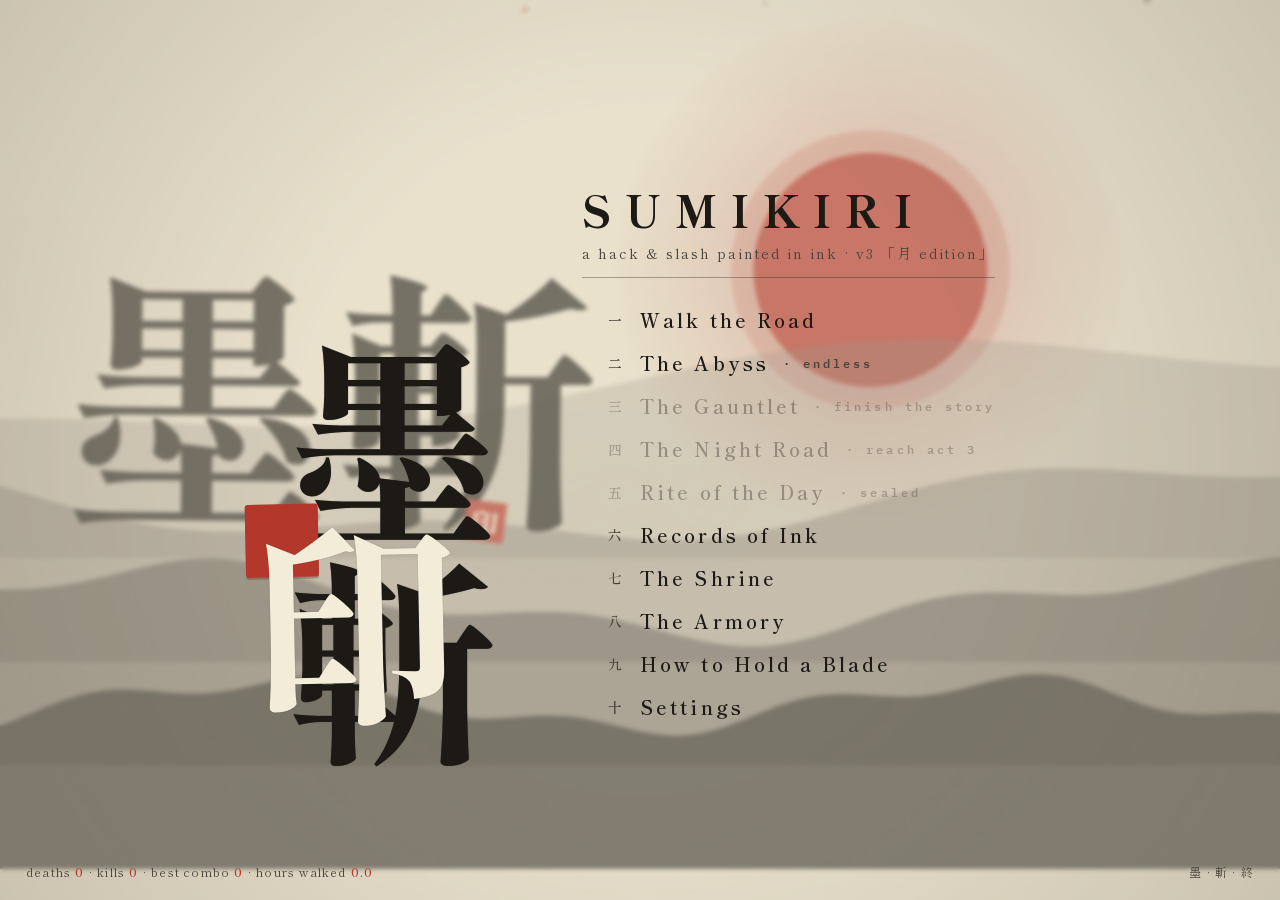
==== public/game/index.html @ de2633e2 "Update v4 gameplay 酒 The Gourd (the missing Sekiro pillar) — Q (or the 酒 touch button) drinks the sa" ====
<!DOCTYPE html>
<html lang="en">
<head>
<meta charset="UTF-8"/>
<meta name="viewport" content="width=device-width,initial-scale=1,maximum-scale=1,user-scalable=no"/>
<title>SUMIKIRI 墨斬 — ink &amp; steel</title>
<link rel="preconnect" href="https://fonts.googleapis.com">
<link href="https://fonts.googleapis.com/css2?family=Shippori+Mincho:wght@400;600;700;800&family=IBM+Plex+Mono:wght@400;600&display=swap" rel="stylesheet">
<style>
:root{
  --ink:#1d1a16; --ink2:#4a443c; --paper:#e9e1cd; --paper2:#f2ecd9; --paper3:#fbf7ec;
  --red:#b3372a; --red2:#8c2b1f; --gold:#8f6d1f; --gold2:#c9932a; --indigo:#2c3550;
}
*{margin:0;padding:0;box-sizing:border-box}
html,body{height:100%;overflow:hidden;background:var(--paper);touch-action:manipulation}
body{font-family:"Shippori Mincho",serif;color:var(--ink);-webkit-user-select:none;user-select:none;-webkit-touch-callout:none}
#cv{position:fixed;inset:0;display:block;touch-action:none}
body.playing #cv{cursor:none}
#ui{position:fixed;inset:0;pointer-events:none}
.screen{position:fixed;inset:0;display:none;flex-direction:column;align-items:center;justify-content:center;pointer-events:auto;
  background:rgba(233,225,205,.72);-webkit-backdrop-filter:blur(9px) saturate(.92);backdrop-filter:blur(9px) saturate(.92);
  overflow-y:auto;padding:20px 0;animation:fadein .22s ease both}
.screen.on{display:flex}
#s-title{background:rgba(233,225,205,.38);-webkit-backdrop-filter:blur(2px);backdrop-filter:blur(2px)}
@keyframes fadein{from{opacity:0}to{opacity:1}}
.mono{font-family:"IBM Plex Mono",monospace}

.title-wrap{display:flex;align-items:center;gap:6vw}
.t-kanji{font-size:min(24vh,22vw);font-weight:800;line-height:1.02;letter-spacing:.02em;color:var(--ink);text-shadow:0 0 1px rgba(29,26,22,.4)}
.t-kanji span{display:block}
.t-kanji span:last-child{transform:rotate(-1.2deg) translateX(-.04em)}
.seal{display:flex;align-items:center;justify-content:center;background:var(--red);color:var(--paper2);font-weight:800;transform:rotate(4deg)}
.title-seal{width:.34em;height:.34em;font-size:min(24vh,22vw);margin-top:-1.2em;margin-left:-.14em;border-radius:3px;box-shadow:0 2px 0 rgba(60,16,10,.25)}
.t-side h1{font-size:clamp(26px,3.4vw,46px);font-weight:800;letter-spacing:.32em;margin-bottom:2px}
.t-side .tag{font-size:clamp(12px,1.1vw,15px);color:var(--ink2);letter-spacing:.14em;border-bottom:1px solid rgba(29,26,22,.35);padding-bottom:14px;margin-bottom:26px}
nav.menu{display:flex;flex-direction:column;gap:11px;align-items:flex-start}
.mbtn{background:none;border:none;font-family:inherit;font-size:clamp(17px,1.5vw,21px);font-weight:600;color:var(--ink);letter-spacing:.16em;cursor:pointer;display:flex;align-items:center;gap:14px;padding:2px 0;transition:transform .12s ease,color .12s ease}
.mbtn .idx{font-size:.72em;color:var(--ink2);width:1.4em;transition:color .12s}
.mbtn::before{content:"";width:9px;height:9px;border:1.5px solid var(--ink);transform:rotate(45deg) scale(.6);opacity:0;transition:all .13s ease}
.mbtn:hover{transform:translateX(8px);color:var(--red)}
.mbtn:hover::before{opacity:1;background:var(--red);border-color:var(--red);transform:rotate(45deg) scale(1)}
.mbtn:hover .idx{color:var(--red)}
.mbtn:disabled{opacity:.34;cursor:default}
.mbtn:disabled:hover{transform:none;color:var(--ink)}
.footline{position:fixed;left:26px;bottom:20px;font-size:12px;color:var(--ink2);letter-spacing:.1em}
.footline b{color:var(--red);font-weight:600}
.corner-note{position:fixed;right:26px;bottom:20px;font-size:12px;color:var(--ink2);letter-spacing:.1em}

.page{width:min(880px,92vw);max-height:88vh;display:flex;flex-direction:column}
.page-head{display:flex;align-items:baseline;justify-content:space-between;border-bottom:2px solid var(--ink);padding-bottom:12px;margin-bottom:6px}
.page-head h2{font-size:clamp(22px,2.6vw,32px);font-weight:800;letter-spacing:.18em}
.page-head .sub{font-size:12px;color:var(--ink2);letter-spacing:.14em}
.page-body{overflow-y:auto;padding:14px 6px 10px;scrollbar-width:thin;scrollbar-color:rgba(74,68,60,.5) transparent}
.page-body::-webkit-scrollbar{width:5px}
.page-body::-webkit-scrollbar-thumb{background:rgba(74,68,60,.5);border-radius:3px}
.ashline{font-size:15px;margin:4px 0 10px;color:var(--ink2)}
.ashline b{color:var(--ink);font-weight:700}

.row{display:flex;align-items:center;gap:16px;padding:12px 10px;border-bottom:1px dashed rgba(74,68,60,.35)}
.row .kan{font-size:34px;font-weight:800;width:52px;text-align:center;color:var(--ink);flex:none}
.row .mid{flex:1;min-width:0}
.row .mid b{font-size:17px;letter-spacing:.06em}
.row .mid p{font-size:13px;color:var(--ink2);margin:2px 0 4px;line-height:1.5}
.pips{display:flex;gap:5px;margin-top:4px}
.pip{width:9px;height:9px;border:1.5px solid var(--ink2);transform:rotate(45deg);opacity:.55}
.pip.f{background:var(--red);border-color:var(--red);opacity:1}
.wstats{font-size:12px;color:var(--ink2);letter-spacing:.02em}
.buy{font-family:inherit;font-weight:700;font-size:16px;background:var(--paper3);border:1.5px solid var(--ink);color:var(--ink);
  padding:8px 18px;cursor:pointer;letter-spacing:.1em;box-shadow:2px 2px 0 rgba(29,26,22,.28);flex:none;transition:all .12s ease}
.buy:hover:not(:disabled){background:var(--red);border-color:var(--red);color:var(--paper2);transform:translate(-1px,-1px);box-shadow:3px 3px 0 rgba(140,43,31,.35)}
.buy:disabled{opacity:.38;cursor:default}
.buy.wide{padding:10px 26px;font-size:18px}

.seg{display:flex;border:1.5px solid var(--ink)}
.seg button{font-family:inherit;font-size:16px;font-weight:700;background:transparent;border:none;color:var(--ink);padding:7px 20px;cursor:pointer;letter-spacing:.1em}
.seg button+button{border-left:1.5px solid var(--ink)}
.seg button.on{background:var(--ink);color:var(--paper2)}
.seg button.danger.on{background:var(--red)}

.tgl{font-family:inherit;font-size:16px;font-weight:600;background:transparent;border:1.5px solid var(--ink);color:var(--ink);padding:8px 18px;cursor:pointer;letter-spacing:.1em}
.tgl.on{background:var(--gold);border-color:var(--gold);color:var(--paper3)}
.setrow{display:flex;align-items:center;justify-content:space-between;gap:20px;padding:13px 8px;border-bottom:1px dashed rgba(74,68,60,.35)}
.setrow .lab{font-size:17px;font-weight:600;letter-spacing:.08em}
.setrow .lab small{display:block;font-weight:400;font-size:12px;color:var(--ink2);letter-spacing:.05em}
input[type=range]{-webkit-appearance:none;appearance:none;width:200px;height:3px;background:var(--ink2);outline:none}
input[type=range]::-webkit-slider-thumb{-webkit-appearance:none;appearance:none;width:16px;height:16px;background:var(--red);border-radius:50%;border:2px solid var(--paper3);cursor:pointer;box-shadow:0 1px 3px rgba(29,26,22,.4)}

#s-bless{background:rgba(29,26,22,.44);-webkit-backdrop-filter:blur(4px);backdrop-filter:blur(4px)}
#bless-wrap{display:flex;gap:4vw;padding:4vh 0 3vh;flex-wrap:wrap;justify-content:center}
.scroll{display:flex;flex-direction:column;width:min(220px,26vw);cursor:pointer;position:relative;
  animation:scdrop .5s cubic-bezier(.2,1.4,.4,1) both}
.scroll:nth-child(2){animation-delay:.08s}
.scroll:nth-child(3){animation-delay:.16s}
@keyframes scdrop{from{opacity:0;transform:translateY(-46px) rotate(-1.5deg)}to{opacity:1;transform:rotate(0)}}
.rod{height:16px;background:var(--ink);border-radius:3px;box-shadow:0 3px 6px rgba(29,26,22,.4);flex:none}
.rod:first-child{border-bottom:3px solid var(--red2)}
.sc-paper{background:var(--paper3);padding:20px 14px 16px;display:flex;flex-direction:column;align-items:center;text-align:center;min-height:300px;
  box-shadow:inset 0 0 34px rgba(120,100,60,.14), 0 6px 14px rgba(29,26,22,.35);position:relative;transition:transform .16s ease,box-shadow .16s ease}
.scroll:hover .sc-paper{transform:translateY(-6px);box-shadow:inset 0 0 34px rgba(120,100,60,.14), 0 14px 22px rgba(29,26,22,.45)}
.rar{font-size:12px;font-weight:800;letter-spacing:.3em;padding:2px 10px;margin-bottom:10px}
.rar.r0{color:var(--ink2);border:1px solid var(--ink2)}
.rar.r1{color:var(--gold);border:1px solid var(--gold)}
.rar.r2{color:var(--paper3);background:var(--red);border:1px solid var(--red)}
.b-kan{font-size:64px;font-weight:800;line-height:1;margin:6px 0 4px}
.b-name{font-size:18px;font-weight:700;letter-spacing:.08em}
.b-div{width:56%;height:2px;background:var(--ink);margin:12px auto 10px;opacity:.7}
.b-desc{font-size:13px;color:var(--ink2);line-height:1.65;max-width:200px}
.b-key{margin-top:auto;padding-top:14px;font-size:11px;color:var(--ink2);letter-spacing:.14em}
#bless-owned{color:rgba(242,236,217,.85);font-size:13px;letter-spacing:.08em}
#bless-owned i{font-style:normal;color:var(--gold2);font-weight:700;margin-right:2px}
#bless-head{color:var(--paper2);font-size:22px;font-weight:700;letter-spacing:.24em}
#bless-sub{color:rgba(242,236,217,.6);font-size:12px;letter-spacing:.16em;margin-top:6px}

.big-kan{font-size:clamp(90px,18vh,170px);font-weight:800;color:var(--red);line-height:1;margin:0 0 10px;
  transform:rotate(-7deg);animation:stamp .38s cubic-bezier(.25,1.6,.4,1) both}
@keyframes stamp{from{opacity:0;transform:rotate(-7deg) scale(2.6)}to{opacity:1;transform:rotate(-7deg) scale(1)}}
.death-line{font-size:16px;color:var(--ink2);max-width:520px;text-align:center;line-height:1.9;margin-bottom:8px;font-style:italic}
.stat-line{font-size:13.5px;color:var(--ink2);margin:6px 0 22px;text-align:center;letter-spacing:.04em}
.stat-line b{color:var(--ink);font-weight:700}
.stat-line .r{color:var(--red);font-weight:700}
.btnrow{display:flex;flex-direction:column;align-items:center;gap:9px}
.rec-note{font-size:12.5px;color:var(--gold);letter-spacing:.08em;margin-top:14px;min-height:18px}

.act-strip{display:flex;gap:14px;flex-wrap:wrap;justify-content:center;padding:16px 0 10px}
.act-node{width:150px;padding:16px 10px 14px;border:2px solid var(--ink);background:var(--paper3);cursor:pointer;text-align:center;position:relative;
  box-shadow:3px 3px 0 rgba(29,26,22,.24);transition:transform .13s ease,box-shadow .13s ease}
.act-node:hover:not(.locked){transform:translate(-2px,-2px);box-shadow:5px 5px 0 rgba(179,55,42,.32);border-color:var(--red)}
.act-node .a-kan{font-size:44px;font-weight:800;line-height:1.1}
.act-node .a-name{font-size:12.5px;font-weight:700;letter-spacing:.04em;margin-top:6px;line-height:1.4;min-height:34px}
.act-node .a-tag{font-size:10.5px;color:var(--ink2);letter-spacing:.12em;margin-top:4px}
.act-node.locked{opacity:.5;cursor:default}
.act-node .lock{position:absolute;inset:0;display:flex;align-items:center;justify-content:center;background:rgba(233,225,205,.72)}
.act-node .lock span{display:inline-block;background:var(--ink2);color:var(--paper);font-weight:800;padding:4px 10px;transform:rotate(-8deg);font-size:14px;letter-spacing:.2em}
.act-node.cur{border-color:var(--red)}
.act-node .a-dots{display:flex;gap:4px;justify-content:center;margin-top:8px}
.act-node .a-dots i{width:5px;height:5px;background:var(--ink2);border-radius:50%;opacity:.4}
.act-node .a-dots i.done{background:var(--red);opacity:1}
.act-node.side-node{border-style:dashed}
.act-node.side-node .a-kan{color:var(--red)}

.helpgrid{display:grid;grid-template-columns:repeat(auto-fit,minmax(300px,1fr));gap:6px 26px;padding:8px 2px}
.helpcol h4{font-size:15px;font-weight:800;letter-spacing:.18em;border-bottom:1px solid var(--ink2);padding-bottom:6px;margin:12px 0 8px}
.hrow{display:flex;justify-content:space-between;font-size:13px;color:var(--ink2);padding:4.5px 0;border-bottom:1px dotted rgba(74,68,60,.25)}
.hrow b{color:var(--ink);font-weight:600}
.besti{display:grid;grid-template-columns:repeat(auto-fit,minmax(280px,1fr));gap:2px 22px}
.brow{display:flex;gap:12px;align-items:baseline;padding:7px 2px;border-bottom:1px dotted rgba(74,68,60,.25)}
.brow .bk{font-size:26px;font-weight:800;width:34px;flex:none;text-align:center}
.brow .bn{font-size:13.5px;font-weight:700}
.brow .bd{font-size:12px;color:var(--ink2);line-height:1.5}

#s-pause .big-kan{color:var(--ink);transform:rotate(0)}
.recs-tabs{display:flex;gap:8px;margin:8px 0 12px;justify-content:center}
.recs-tabs button{font-family:inherit;font-size:15px;font-weight:700;letter-spacing:.14em;background:transparent;border:1.5px solid var(--ink);color:var(--ink);padding:7px 20px;cursor:pointer}
.recs-tabs button.on{background:var(--ink);color:var(--paper2)}
.rec-list{width:100%;max-width:640px}
.rec-h,.rec-r{display:grid;grid-template-columns:44px 1.4fr 70px 60px 84px 46px;gap:6px;align-items:center;padding:7px 12px;font-size:13px}
.rec-h{color:var(--ink2);font-size:11px;letter-spacing:.14em;border-bottom:2px solid var(--ink)}
.rec-r{border-bottom:1px dashed rgba(74,68,60,.3);background:var(--paper3)}
.rec-r.me{outline:2px solid var(--gold);background:#f6efdb}
.rec-r .pos{font-weight:800;color:var(--red)}
.rec-r .nm{font-weight:600;overflow:hidden;text-overflow:ellipsis;white-space:nowrap}
.rec-r .dim{color:var(--ink2)}
.rec-empty{padding:26px 0;text-align:center;color:var(--ink2);font-size:14px;letter-spacing:.06em}
#rec-own{font-size:12.5px;color:var(--gold);letter-spacing:.08em;margin:12px 0 0;text-align:center;min-height:18px}

#s-submit .field{display:flex;flex-direction:column;align-items:center;gap:14px;margin-top:8px}
#s-submit input{font-family:inherit;font-size:24px;font-weight:700;text-align:center;letter-spacing:.1em;width:min(340px,80vw);
  background:var(--paper3);border:none;border-bottom:3px solid var(--ink);padding:10px 8px;color:var(--ink);outline:none}
#s-submit input:focus{border-bottom-color:var(--red)}
#s-submit .hint{font-size:12px;color:var(--ink2);letter-spacing:.08em}

/* codex: the page stops when a stranger steps on it */
#s-codex{background:rgba(29,26,22,.5);-webkit-backdrop-filter:blur(5px);backdrop-filter:blur(5px)}
.codex-card{display:flex;width:min(820px,94vw);max-height:88vh;background:var(--paper3);border:2px solid var(--ink);
  box-shadow:0 18px 46px rgba(20,16,12,.5),inset 0 0 60px rgba(120,100,60,.12);
  animation:cxin .34s cubic-bezier(.2,1.3,.4,1) both}
@keyframes cxin{from{opacity:0;transform:translateY(26px) scale(.94) rotate(-.6deg)}to{opacity:1;transform:none}}
.codex-left{flex:none;width:min(272px,40vw);position:relative;background:var(--paper2);border-right:2px solid var(--ink);display:flex}
#codex-cv{width:100%;height:auto;display:block;margin:auto;animation:cxfloat 3.4s ease-in-out infinite}
@keyframes cxfloat{0%,100%{transform:translateY(0)}50%{transform:translateY(-6px)}}
.codex-seal{position:absolute;right:12px;bottom:10px;width:42px;height:42px;display:flex;align-items:center;justify-content:center;
  background:var(--red);color:var(--paper2);font-weight:800;font-size:20px;border-radius:3px;transform:rotate(-7deg);
  box-shadow:0 2px 0 rgba(60,16,10,.3)}
.codex-right{flex:1;min-width:0;padding:22px 28px 18px;display:flex;flex-direction:column}
.cx-head{display:flex;align-items:baseline;gap:14px;border-bottom:2px solid var(--ink);padding-bottom:10px}
.cx-kan{font-size:44px;font-weight:800;line-height:1;color:var(--ink);flex:none}
.cx-title{flex:1;min-width:0}
.cx-name{font-size:clamp(18px,2.2vw,24px);font-weight:800;letter-spacing:.12em;white-space:nowrap;overflow:hidden;text-overflow:ellipsis}
.cx-class{font-size:11px;letter-spacing:.22em;color:var(--red);font-weight:700;margin-top:3px}
.cx-no{font-size:11px;color:var(--ink2);letter-spacing:.14em;flex:none}
.cx-stats{display:flex;gap:22px;padding:10px 2px 0;flex:none}
.cx-stat{display:flex;align-items:center;gap:8px}
.cx-stat .lab{font-size:9.5px;letter-spacing:.18em;color:var(--ink2);font-weight:700}
.cx-pips{display:flex;gap:4px}
.cx-pip{width:8px;height:8px;border:1.5px solid var(--ink2);transform:rotate(45deg);opacity:.5}
.cx-pip.f{background:var(--ink);border-color:var(--ink);opacity:1}
.cx-desc{font-size:13.5px;line-height:1.75;color:var(--ink2);margin:10px 0 12px;font-style:italic;flex:none}
.cx-sec{font-size:11px;font-weight:800;letter-spacing:.26em;color:var(--ink);border-bottom:1px solid var(--ink2);padding-bottom:5px;flex:none}
.cx-atks{overflow-y:auto;scrollbar-width:thin;scrollbar-color:rgba(74,68,60,.5) transparent}
.cx-atks::-webkit-scrollbar{width:5px}
.cx-atks::-webkit-scrollbar-thumb{background:rgba(74,68,60,.5);border-radius:3px}
.cx-atk{display:flex;flex-wrap:wrap;align-items:baseline;gap:8px;padding:8px 2px;border-bottom:1px dotted rgba(74,68,60,.3)}
.cx-atk b{font-size:14.5px;letter-spacing:.04em;font-weight:700}
.cx-atk p{flex-basis:100%;font-size:12px;color:var(--ink2);line-height:1.5;margin:1px 0 0}
.cx-bdg{font-size:9.5px;font-weight:800;letter-spacing:.12em;padding:1.5px 7px;border:1px solid currentColor;flex:none}
.cx-bdg.par{color:var(--red)}
.cx-bdg.def{color:var(--gold)}
.cx-hint{margin-top:auto;padding-top:14px;font-size:11.5px;letter-spacing:.14em;color:var(--ink2);text-align:right;flex:none}
@media (max-width:700px){
  .codex-card{flex-direction:column;overflow-y:auto}
  .codex-left{width:100%;border-right:none;border-bottom:2px solid var(--ink)}
  #codex-cv{width:min(230px,62vw)}
  .codex-right{padding:16px 18px 14px}
  .cx-kan{font-size:36px}
  .cx-atks{overflow:visible}}

#rotate{position:fixed;inset:0;z-index:40;display:none;flex-direction:column;align-items:center;justify-content:center;gap:18px;background:var(--paper)}
#rotate.on{display:flex}
.rkan{font-size:120px;font-weight:800;color:var(--ink);animation:spinq 2.6s ease-in-out infinite}
@keyframes spinq{0%,20%{transform:rotate(0)}55%,75%{transform:rotate(180deg)}100%{transform:rotate(360deg)}}
#rotate p{font-size:15px;color:var(--ink2);letter-spacing:.1em;text-align:center;line-height:1.8}
@media (max-width:860px){
  .title-wrap{gap:4vw}
  .t-side h1{letter-spacing:.18em}
  .rec-h,.rec-r{grid-template-columns:36px 1.3fr 58px 52px 72px 38px;font-size:12px;padding:6px 8px}
}
</style>
</head>
<body>
<canvas id="cv"></canvas>
<div id="ui">

<div class="screen on" id="s-title">
  <div class="title-wrap">
    <div class="t-kanji"><span>墨</span><span>斬</span><span class="seal title-seal">印</span></div>
    <div class="t-side">
      <h1>SUMIKIRI</h1>
      <div class="tag">a hack &amp; slash painted in ink · v3 「月 edition」</div>
      <nav class="menu">
        <button class="mbtn" data-go="acts"><span class="idx">一</span>Walk the Road</button>
        <button class="mbtn" id="btn-abyss" data-go="abyss"><span class="idx">二</span>The Abyss <small class="mono" id="ab-best" style="font-size:12px;color:var(--ink2)"></small></button>
        <button class="mbtn" id="btn-gauntlet" data-go="gauntlet"><span class="idx">三</span>The Gauntlet <small class="mono" id="gt-best" style="font-size:12px;color:var(--ink2)"></small></button>
        <button class="mbtn" id="btn-meido" data-go="meido"><span class="idx">四</span>The Night Road <small class="mono" id="md-best" style="font-size:12px;color:var(--ink2)"></small></button>
        <button class="mbtn" id="btn-meido-daily" data-go="meidoDaily"><span class="idx">五</span>Rite of the Day <small class="mono" id="md-daily" style="font-size:12px;color:var(--ink2)"></small></button>
        <button class="mbtn" data-go="records"><span class="idx">六</span>Records of Ink</button>
        <button class="mbtn" data-go="shrine"><span class="idx">七</span>The Shrine</button>
        <button class="mbtn" data-go="armory"><span class="idx">八</span>The Armory</button>
        <button class="mbtn" data-go="help"><span class="idx">九</span>How to Hold a Blade</button>
        <button class="mbtn" data-go="settings"><span class="idx">十</span>Settings</button>
      </nav>
    </div>
  </div>
  <div class="footline" id="title-stats"></div>
  <div class="corner-note">墨 · 斬 · 終</div>
</div>

<div class="screen" id="s-acts">
  <div class="page">
    <div class="page-head"><h2>THE ROADS</h2><span class="sub">seven acts to the blank page</span></div>
    <div class="page-body">
      <div class="act-strip" id="act-strip"></div>
      <div class="btnrow" style="margin-top:14px"><button class="mbtn" data-go="title"><span class="idx">◆</span>Back</button></div>
    </div>
  </div>
</div>

<div class="screen" id="s-shrine">
  <div class="page">
    <div class="page-head"><h2>THE SHRINE 社</h2><span class="sub">ash is remembrance — spend it well</span></div>
    <div class="page-body">
      <div class="ashline">you carry <b class="mono" id="ash-shrine">0</b> 灰 ash</div>
      <div id="shrine-list"></div>
      <div class="btnrow" style="margin-top:16px"><button class="mbtn" data-go="title"><span class="idx">◆</span>Back</button></div>
    </div>
  </div>
</div>

<div class="screen" id="s-armory">
  <div class="page">
    <div class="page-head"><h2>THE ARMORY 器</h2><span class="sub">four answers to one question</span></div>
    <div class="page-body">
      <div class="ashline">you carry <b class="mono" id="ash-armory">0</b> 灰 ash</div>
      <div id="armory-list"></div>
      <div class="btnrow" style="margin-top:16px"><button class="mbtn" data-go="title"><span class="idx">◆</span>Back</button></div>
    </div>
  </div>
</div>

<div class="screen" id="s-help">
  <div class="page">
    <div class="page-head"><h2>HOW TO HOLD A BLADE</h2><span class="sub">deflect · break posture · deathblow</span></div>
    <div class="page-body">
      <div class="helpgrid" id="help-controls"></div>
      <div class="helpcol"><h4>THE THREE LAWS</h4></div>
      <div class="helpgrid">
        <div class="helpcol">
          <div class="hrow"><b>Deflect 弾</b><span>parry the gold flash — it shreds posture</span></div>
          <div class="hrow"><b>Peril 危</b><span>red kanji means unblockable — dash it</span></div>
          <div class="hrow"><b>Posture 姿</b><span>fill the gold bar to break a foe</span></div>
          <div class="hrow"><b>Deathblow 死</b><span>strike a broken foe for the kill</span></div>
          <div class="hrow"><b>見切</b><span>dashing through an attack empowers you</span></div>
          <div class="hrow"><b>Peril Return 危返</b><span>dash INTO the red flash — it breaks their posture</span></div>
          <div class="hrow"><b>Gourd 酒</b><span>slow, honest medicine — it refills each stage</span></div>
        </div>
        <div class="helpcol">
          <div class="hrow"><b>Ki 気</b><span>strikes and deflects fill the gauge</span></div>
          <div class="hrow"><b>Art 絶</b><span>at 100 ki, release the whole page</span></div>
          <div class="hrow"><b>Ash 灰</b><span>the dead leave it; the shrine takes it</span></div>
          <div class="hrow"><b>Style 位</b><span>fight beautifully — beauty pays in ash</span></div>
          <div class="hrow"><b>Duels 闘</b><span>named blades guard acts 2, 4 and 6</span></div>
          <div class="hrow"><b>Night Road 冥</b><span>curse-hung marks, reshuffled every run</span></div>
        </div>
      </div>
      <div class="helpcol"><h4>BESTIARY — THE INKMEN</h4></div>
      <div class="besti" id="help-besti"></div>
      <div class="btnrow" style="margin-top:16px"><button class="mbtn" data-go="title"><span class="idx">◆</span>Back</button></div>
    </div>
  </div>
</div>

<div class="screen" id="s-settings">
  <div class="page" style="width:min(620px,92vw)">
    <div class="page-head"><h2>SETTINGS 設</h2><span class="sub">tune the hand, not the blade</span></div>
    <div class="page-body" id="settings-body">
      <div class="setrow"><div class="lab">Volume<small>the paper rustles</small></div><input type="range" id="set-vol" min="0" max="100" value="70"></div>
      <div class="setrow"><div class="lab">Screen shake<small>weight of the blade</small></div><button class="tgl" id="set-shake">shake</button></div>
      <div class="setrow"><div class="lab">Damage numbers<small>numbers on the page</small></div><button class="tgl" id="set-nums">numbers</button></div>
      <div class="setrow"><div class="lab">First-sight cards<small>the codex pauses new foes</small></div><button class="tgl" id="set-cdx">cards</button></div>
      <div class="setrow"><div class="lab">Difficulty<small>静 calm · 嵐 storm · 狱 tempest</small></div>
        <div class="seg" id="diff-seg">
          <button data-diff="0">静</button><button data-diff="1">嵐</button><button data-diff="2">狱</button>
        </div>
      </div>
      <div class="setrow"><div class="lab">Fullscreen<small>fill the whole page</small></div><button class="buy" id="set-fs">enter</button></div>
      <div class="setrow"><div class="lab">Burn the notebook<small>erases all progress</small></div><button class="buy danger" id="set-wipe" style="border-color:var(--red);color:var(--red)">WIPE</button></div>
      <div class="btnrow" style="margin-top:16px"><button class="mbtn" id="set-back"><span class="idx">◆</span>Back</button></div>
    </div>
  </div>
</div>

<div class="screen" id="s-bless">
  <div id="bless-head">CHOOSE AN INKMARK</div>
  <div id="bless-sub">the ink remembers what you take</div>
  <div id="bless-wrap"></div>
  <div id="bless-owned"></div>
</div>

<div class="screen" id="s-pause">
  <div class="big-kan">停</div>
  <div class="stat-line">the ink waits. it is patient.</div>
  <div class="btnrow">
    <button class="mbtn" data-go="resume"><span class="idx">◆</span>Resume</button>
    <button class="mbtn" data-go="settings"><span class="idx">◆</span>Settings</button>
    <button class="mbtn" data-go="abandon"><span class="idx">◆</span>Abandon the Run</button>
  </div>
</div>

<div class="screen" id="s-death">
  <div class="big-kan">死</div>
  <div class="death-line" id="death-line"></div>
  <div class="stat-line" id="death-stats"></div>
  <div class="rec-note" id="death-rec"></div>
  <div class="btnrow" id="death-btns"></div>
</div>

<div class="screen" id="s-clear">
  <div class="big-kan" style="color:var(--ink)">斬</div>
  <div class="stat-line" id="clear-title" style="font-size:19px;letter-spacing:.14em"></div>
  <div class="stat-line" id="clear-tally"></div>
  <div class="btnrow" id="clear-btns"></div>
</div>

<div class="screen" id="s-victory">
  <div class="big-kan" style="color:var(--ink)">終</div>
  <div class="death-line" style="font-size:19px;max-width:520px;line-height:1.8">The page is blank again.<br>It was never empty.</div>
  <div class="stat-line" id="victory-stats"></div>
  <div class="rec-note" id="victory-rec"></div>
  <div class="btnrow" id="victory-btns"></div>
</div>

<div class="screen" id="s-records">
  <div class="page" style="width:min(720px,94vw)">
    <div class="page-head"><h2>RECORDS OF INK 銘</h2><span class="sub">names carved by other hands</span></div>
    <div class="page-body">
      <div class="recs-tabs">
        <button data-rec="abyss">ABYSS 無</button><button data-rec="meido">NIGHT 冥</button><button data-rec="gauntlet">GAUNTLET 連</button><button data-rec="story">STORY 終</button>
      </div>
      <div class="rec-list" id="rec-list"><div class="rec-empty">gathering the pages…</div></div>
      <div id="rec-own"></div>
      <div class="btnrow" style="margin-top:14px">
        <button class="mbtn" id="rec-refresh"><span class="idx">◆</span>Refresh</button>
        <button class="mbtn" data-go="title"><span class="idx">◆</span>Back</button>
      </div>
    </div>
  </div>
</div>

<div class="screen" id="s-submit">
  <div class="big-kan" style="font-size:clamp(64px,12vh,110px)">銘</div>
  <div class="death-line">A name for the records —<br>so the ink knows who held the blade.</div>
  <div class="field">
    <input id="submit-name" maxlength="16" placeholder="nameless" autocomplete="off" spellcheck="false">
    <div class="hint">up to 16 characters · kept on this page only</div>
    <button class="buy wide" id="submit-go">CARVE 銘</button>
  </div>
</div>

<div class="screen" id="s-codex">
  <div class="codex-card">
    <div class="codex-left">
      <canvas id="codex-cv" width="544" height="660"></canvas>
      <div class="codex-seal">初</div>
    </div>
    <div class="codex-right">
      <div class="cx-head">
        <div class="cx-kan" id="codex-kan">河</div>
        <div class="cx-title"><div class="cx-name" id="codex-name">KAPPA IMP</div><div class="cx-class" id="codex-class">IMP · SWARM</div></div>
        <div class="cx-no mono" id="codex-no">No. 01</div>
      </div>
      <div class="cx-stats" id="codex-stats"></div>
      <div class="cx-desc" id="codex-desc"></div>
      <div class="cx-sec">ATTACKS 技</div>
      <div class="cx-atks" id="codex-atks"></div>
      <div class="cx-hint" id="codex-hint">press any key to raise your blade</div>
    </div>
  </div>
</div>

</div>
<div id="rotate">
  <div class="rkan">回</div>
  <p>turn your device —<br>the road is wide</p>
  <button class="mbtn" id="rotate-dismiss"><span class="idx">◆</span>Play anyway</button>
</div>
<script>
'use strict';
const TAU=Math.PI*2, PI=Math.PI;
const rnd=(a=1,b)=>b===undefined?Math.random()*a:a+Math.random()*(b-a);
const rndi=(a,b)=>Math.floor(rnd(a,b+1));
const choice=a=>a[Math.random()*a.length|0];
const clamp=(v,a,b)=>v<a?a:v>b?b:v;
const lerp=(a,b,t)=>a+(b-a)*t;
const dist=(ax,ay,bx,by)=>Math.hypot(ax-bx,ay-by);
const angTo=(ax,ay,bx,by)=>Math.atan2(by-ay,bx-ax);
const angDiff=(a,b)=>{let d=(b-a)%TAU;if(d>PI)d-=TAU;if(d<-PI)d+=TAU;return d;};
const hash01=n=>{const x=Math.sin(n*127.1+311.7)*43758.5453;return x-Math.floor(x);};
const easeOutQ=t=>1-(1-t)*(1-t);
const easeOutC=t=>1-Math.pow(1-t,3);
const $=q=>document.querySelector(q);
const fmtT=s=>`${Math.floor(s/60)}:${String(Math.floor(s%60)).padStart(2,'0')}`;
const INK='#1d1a16',INK2='#4a443c',PAPER='#e9e1cd',PAPER2='#f2ecd9',PAPER3='#fbf7ec',RED='#b3372a',RED2='#8c2b1f',GOLD='#8f6d1f',GOLD2='#c9932a',AMBER='#c9932a';
function mkCanvas(w,h){const c=document.createElement('canvas');c.width=Math.max(2,w|0);c.height=Math.max(2,h|0);return c;}
const IS_TOUCH=(()=>{try{return matchMedia('(pointer:coarse)').matches||'ontouchstart' in window;}catch(e){return false;}})();

const store={
  get(k){try{return localStorage.getItem(k);}catch(e){return null;}},
  set(k,v){try{localStorage.setItem(k,v);}catch(e){}},
  del(k){try{localStorage.removeItem(k);}catch(e){}}};

const SAVE_KEY='sumikiri_v1';
const defaultSave=()=>({ash:0,meta:{vit:0,str:0,spd:0,fortune:0,discipline:0,rejuv:0,talisman:0,ki:0,mirror:0,stance:0,step:0,edge:0,rhythm:0,gourd:0},
  weapons:{katana:true},lastWeapon:'katana',unlockedAct:1,abyssUnlocked:false,abyssBest:0,gauntletUnlocked:false,gauntletBest:0,meidoBest:0,
  difficulty:1,shake:true,numbers:true,codex:true,seenHelp0:false,recordsName:'',stats:{kills:0,deaths:0,bestCombo:0,playTime:0}});
let SAVE=defaultSave();
(function(){
  const s=store.get(SAVE_KEY);if(!s)return;
  try{const p=JSON.parse(s);
    SAVE=Object.assign(defaultSave(),p);
    SAVE.meta=Object.assign(defaultSave().meta,p.meta||{});
    SAVE.stats=Object.assign(defaultSave().stats,p.stats||{});
    SAVE.weapons=Object.assign({katana:true},p.weapons||{});
  }catch(e){SAVE=defaultSave();}})();
function persist(){store.set(SAVE_KEY,JSON.stringify(SAVE));}
const DIFFI=()=>[
  {dmg:.85,hp:.95,spd:.96,wind:1.15,rec:1.15},
  {dmg:1.15,hp:1.25,spd:1.08,wind:.85,rec:.8},
  {dmg:1.35,hp:1.5,spd:1.16,wind:.72,rec:.65}][SAVE.difficulty];

// audio: everything synthesized, nothing sampled. the plucks are karplus-strong
// buffers built on demand, the drone never fully sleeps.
const AU={ctx:null,master:null,vol:.7,muted:false,plucks:new Map(),step:0,nextNote:0,
init(){if(this.ctx){if(this.ctx.state==='suspended')this.ctx.resume().catch(()=>{});return;}
  try{this.ctx=new(window.AudioContext||window.webkitAudioContext)();}catch(e){return;}
  this.master=this.ctx.createGain();this.master.gain.value=this.muted?0:this.vol;
  this.master.connect(this.ctx.destination);
  const dg=this.ctx.createGain();dg.gain.value=.028;dg.connect(this.master);
  [73.4,73.9,110.2].forEach((f,i)=>{const o=this.ctx.createOscillator();o.type='triangle';o.frequency.value=f;
    const g=this.ctx.createGain();g.gain.value=i?0.4:1;o.connect(g);g.connect(dg);o.start();});
  this.nextNote=this.ctx.currentTime+.2;
  setInterval(()=>this.schedule(),110);},
setVol(v){this.vol=v;if(this.master&&!this.muted)this.master.gain.value=v;},
toggleMute(){this.muted=!this.muted;if(this.master)this.master.gain.value=this.muted?0:this.vol;return this.muted;},
tone(f0,f1,dur,type,vol,when=0){if(!this.ctx||this.muted)return;const t=this.ctx.currentTime+when;
  const o=this.ctx.createOscillator(),g=this.ctx.createGain();o.type=type;o.frequency.setValueAtTime(f0,t);
  o.frequency.exponentialRampToValueAtTime(Math.max(1,f1),t+dur);g.gain.setValueAtTime(vol,t);
  g.gain.exponentialRampToValueAtTime(.0001,t+dur);o.connect(g);g.connect(this.master);o.start(t);o.stop(t+dur+.02);},
noise(dur,vol,fq,type='lowpass',slide=0,when=0){if(!this.ctx||this.muted)return;const t=this.ctx.currentTime+when;
  const n=Math.ceil(this.ctx.sampleRate*dur),b=this.ctx.createBuffer(1,n,this.ctx.sampleRate),d=b.getChannelData(0);
  for(let i=0;i<n;i++)d[i]=Math.random()*2-1;
  const s=this.ctx.createBufferSource();s.buffer=b;const f=this.ctx.createBiquadFilter();f.type=type;
  f.frequency.setValueAtTime(fq,t);if(slide)f.frequency.exponentialRampToValueAtTime(Math.max(40,fq+slide),t+dur);
  const g=this.ctx.createGain();g.gain.setValueAtTime(vol,t);g.gain.exponentialRampToValueAtTime(.0001,t+dur);
  s.connect(f);f.connect(g);g.connect(this.master);s.start(t);s.stop(t+dur+.02);},
pluck(freq,vol,when=0){if(!this.ctx||this.muted)return;const key=Math.round(freq);
  if(!this.plucks.has(key)){const rate=this.ctx.sampleRate,N=Math.max(2,Math.round(rate/freq)),len=Math.floor(rate*1.1);
    const b=this.ctx.createBuffer(1,len,rate),d=b.getChannelData(0);
    for(let i=0;i<N;i++)d[i]=Math.random()*2-1;
    for(let i=N;i<len;i++)d[i]=(d[i-N]+d[i-N+1])*.498;
    this.plucks.set(key,b);}
  const t=this.ctx.currentTime+when,s=this.ctx.createBufferSource();s.buffer=this.plucks.get(key);
  const g=this.ctx.createGain();g.gain.setValueAtTime(vol,t);g.gain.setTargetAtTime(0,t+.6,.3);
  s.connect(g);g.connect(this.master);s.start(t);},
drum(vol,when=0){if(!this.ctx||this.muted)return;
  this.tone(105,38,.32,'sine',vol,when);this.noise(.09,vol*.5,300,'lowpass',-150,when);},
taiko(vol=.5,when=0){if(!this.ctx||this.muted)return;const t=this.ctx.currentTime+when;
  this.tone(87,34,.5,'sine',vol,t);this.tone(174,68,.24,'triangle',vol*.35,t);
  this.noise(.16,vol*.5,240,'lowpass',-160,t);
  this.tone(84,36,.6,'sine',vol*.7,t+.42);this.noise(.2,vol*.36,200,'lowpass',-120,t+.42);},
sting(vol=.16){if(!this.ctx||this.muted)return;
  [146.8,155.1,220].forEach((f,i)=>this.tone(f,f*.97,1.3,'sawtooth',vol*(1-i*.25)));
  this.noise(.9,vol*.4,900,'bandpass',-500);},
thunder(vol=.3){if(!this.ctx||this.muted)return;
  this.noise(1.6,vol,260,'lowpass',-140);this.tone(70,30,1.2,'sine',vol*.8);},
swish(){this.noise(.5,.14,900,'bandpass',1900);},
slash(i){this.noise(.11,.16,2200+i*500,'lowpass',-1500);this.tone(300+i*90,120,.08,'triangle',.04);},
hit(){this.tone(150,70,.08,'square',.12);this.noise(.05,.14,900,'lowpass',-400);},
crit(){this.tone(240,60,.14,'sawtooth',.13);this.noise(.08,.16,1400,'lowpass',-900);},
parry(){this.tone(1250,1180,.34,'triangle',.2);this.tone(1660,1580,.28,'sine',.12);this.noise(.05,.08,5000,'highpass');
  this.tone(2490,2380,.2,'sine',.05,.02);},
deflect(){this.tone(820,1100,.12,'square',.08);},
dash(){this.noise(.16,.12,500,'bandpass',1600);},
hurt(){this.tone(210,64,.22,'sawtooth',.17);this.noise(.1,.14,600,'lowpass',-300);},
kill(){this.noise(.2,.2,700,'lowpass',-500);this.tone(95,42,.18,'sine',.16);},
orb(){this.tone(660,660,.06,'sine',.08);this.tone(990,990,.09,'sine',.06,.05);},
ui(){this.tone(500,420,.05,'sine',.06);},
buy(){this.tone(520,780,.1,'triangle',.1);this.pluck(293,.12);},
stamp(){this.tone(80,32,.28,'sine',.4);this.noise(.12,.22,380,'lowpass',-200);},
roar(){this.tone(95,42,.8,'sawtooth',.2);this.noise(.6,.14,300,'lowpass',-120);},
ki(){this.tone(160,640,.4,'sawtooth',.1);this.noise(.35,.12,800,'bandpass',2400);},
zap(){this.noise(.16,.24,3000,'highpass',-2000);this.tone(1200,180,.14,'square',.1);},
heal(){this.tone(392,523,.22,'sine',.09);this.tone(659,784,.3,'sine',.05,.08);},
schedule(){if(!this.ctx||this.muted)return;const ahead=this.ctx.currentTime+.32;
  while(this.nextNote<ahead){this.playStep(this.step,this.nextNote-this.ctx.currentTime);this.step++;this.nextNote+=.30;}},
playStep(s,when){const lvl=(G&&G.mode==='game')?G.musicLevel:.15;
  const scale=[146.8,174.6,196,220,261.6,293.7,349.2,392];
  const pat=[0,-1,2,4,-1,3,-1,2,4,-1,5,7,-1,4,3,-1];
  const deg=pat[s%16];
  if(deg>=0&&(hash01(s*3.3)>.25||lvl>.5))this.pluck(scale[deg]*(hash01(s)>.85?2:1),.085*(0.7+lvl*.5),Math.max(0,when));
  if(hash01(s*7.7)>.75)this.pluck(scale[(deg+2+8)%8]*.5,.05,Math.max(0,when+.15));
  if(lvl>.45&&s%8===0)this.drum(.22+lvl*.15,Math.max(0,when));
  if(lvl>.7&&s%8===4)this.drum(.1,Math.max(0,when));
  if(lvl>.6&&s%16===12)this.drum(.09,Math.max(0,when+.12));
  if(lvl>.9&&s%4===2)this.noise(.05,.05,6000,'highpass',0,Math.max(0,when));}};

const keys={},once={};const mouse={x:innerWidth/2,y:innerHeight/2,down:false};let mouseSeen=false,mouseOnceL=false;
const IN={atk:false,atkT:false,par:false,dash:false,art:false,drink:false,weap:-1};
const joy={id:-1,ox:0,oy:0,x:0,y:0,mag:0,ang:0};
const btnHeld={},TBP={},WSLOTS=[];
let rotateDismiss=false;

addEventListener('keydown',e=>{
  if(!keys[e.code])once[e.code]=true;keys[e.code]=true;
  if(['Space','ArrowUp','ArrowDown','ArrowLeft','ArrowRight'].includes(e.code))e.preventDefault();
  if(e.code==='KeyM'&&!once.KeyMhandled){once.KeyMhandled=true;AU.toggleMute();}
  if(G.mode==='codex'){if(!e.repeat&&G.t>G.codexArm)closeCodex();return;}
  if(e.code==='Escape')handleEscape();
  AU.init();});
addEventListener('keyup',e=>{keys[e.code]=false;once.KeyMhandled=false;});
addEventListener('blur',()=>{for(const k in keys)keys[k]=false;mouse.down=false;
  if(G.mode==='game')setMode('pause');});
addEventListener('mousemove',e=>{mouse.x=e.clientX;mouse.y=e.clientY;mouseSeen=true;});
addEventListener('mousedown',e=>{AU.init();if(e.button===0){mouse.down=true;mouseOnceL=true;}if(e.button===2)once.RMB=true;});
addEventListener('mouseup',e=>{if(e.button===0)mouse.down=false;});
addEventListener('contextmenu',e=>e.preventDefault());
function jp(code){if(once[code]){once[code]=false;return true;}return false;}
function jm(){if(mouseOnceL){mouseOnceL=false;return true;}return false;}
function jr(){if(once.RMB){once.RMB=false;return true;}return false;}

function touchButtons(){
  const s=clamp(Math.min(W,H)/760,.82,1.15);
  return[
    {id:'pause',x:W-40,y:44,r:24,kan:'停'},
    {id:'atk',x:W-96*s,y:H-112*s,r:62*s,kan:'斬'},
    {id:'par',x:W-214*s,y:H-78*s,r:44*s,kan:'弾'},
    {id:'dash',x:W-84*s,y:H-232*s,r:44*s,kan:'走'},
    {id:'art',x:W-208*s,y:H-196*s,r:36*s,kan:'絶'},
    {id:'drink',x:W-312*s,y:H-128*s,r:38*s,kan:'酒'}];}
function onTS(e){
  AU.init();
  if(G.mode!=='game')return;
  e.preventDefault();
  for(const t of e.changedTouches){
    const x=t.clientX,y=t.clientY;
    const bs=touchButtons();
    let hit=null;
    for(let i=0;i<bs.length;i++)if(bs[i].id!=='atk'&&dist(x,y,bs[i].x,bs[i].y)<bs[i].r*1.3){hit=bs[i];break;}
    if(hit){
      if(hit.id==='pause'){setMode('pause');return;}
      btnHeld[t.identifier]=hit.id;TBP[hit.id]=true;
      if(hit.id==='par')IN.par=true;else if(hit.id==='dash')IN.dash=true;else if(hit.id==='art')IN.art=true;else if(hit.id==='drink')IN.drink=true;
      continue;}
    if(x<W*0.45&&joy.id===-1){joy.id=t.identifier;joy.ox=x;joy.oy=y;joy.x=joy.y=joy.mag=0;continue;}
    for(const s of WSLOTS){
      if(x>=s.x-10&&x<=s.x+s.s+10&&y>=s.y-10&&y<=s.y+s.s+10){IN.weap=s.i;hit=true;break;}}
    if(hit)continue;
    if(dist(x,y,bs[1].x,bs[1].y)<bs[1].r*1.25){
      btnHeld[t.identifier]='atk';TBP.atk=true;IN.atk=true;IN.atkT=true;}}}
function onTM(e){
  if(G.mode!=='game')return;
  e.preventDefault();
  for(const t of e.changedTouches){
    if(t.identifier===joy.id){
      let dx=t.clientX-joy.ox,dy=t.clientY-joy.oy;const d=Math.hypot(dx,dy);
      if(d>64){dx=dx/d*64;dy=dy/d*64;}
      joy.x=dx/64;joy.y=dy/64;joy.mag=Math.min(1,d/64);
      if(joy.mag>.01)joy.ang=Math.atan2(dy,dx);}}}
function onTE(e){
  if(G.mode!=='game')return;
  e.preventDefault();
  for(const t of e.changedTouches){
    if(t.identifier===joy.id){joy.id=-1;joy.x=joy.y=joy.mag=0;}
    const b=btnHeld[t.identifier];
    if(b){TBP[b]=false;if(b==='atk')IN.atk=false;delete btnHeld[t.identifier];}}}
addEventListener('touchstart',onTS,{passive:false});
addEventListener('touchmove',onTM,{passive:false});
addEventListener('touchend',onTE,{passive:false});
addEventListener('touchcancel',onTE,{passive:false});

const cv=$('#cv'),ctx=cv.getContext('2d');
let W=innerWidth,H=innerHeight,DPR=1,Z=1,vigC=null,gradeC=null,_vigHurt=null,fogC=null,gradeAct=-1;
function checkOrient(){
  const el=$('#rotate');
  el.classList.toggle('on',IS_TOUCH&&innerHeight>innerWidth*1.05&&G.mode==='game'&&!rotateDismiss);}
function resize(){DPR=Math.min(IS_TOUCH?1.5:2,devicePixelRatio||1);W=innerWidth;H=innerHeight;
  cv.width=W*DPR;cv.height=H*DPR;cv.style.width=W+'px';cv.style.height=H+'px';
  Z=clamp(Math.min(W/1350,H/860),.62,1.5);
  vigC=mkCanvas(W,H);
  const c=vigC.getContext('2d');
  const g=c.createRadialGradient(W/2,H/2,Math.min(W,H)*.38,W/2,H/2,Math.max(W,H)*.74);
  g.addColorStop(0,'rgba(43,36,26,0)');g.addColorStop(1,'rgba(43,36,26,0.34)');c.fillStyle=g;c.fillRect(0,0,W,H);
  // the fog the night road wears when the Sea of Fog curse is hung
  fogC=mkCanvas(W,H);
  const fc=fogC.getContext('2d');
  const fg2=fc.createRadialGradient(W/2,H/2,Math.min(W,H)*.16,W/2,H/2,Math.max(W,H)*.62);
  fg2.addColorStop(0,'rgba(226,230,238,0)');fg2.addColorStop(.55,'rgba(200,208,222,0.16)');fg2.addColorStop(1,'rgba(58,66,88,0.52)');
  fc.fillStyle=fg2;fc.fillRect(0,0,W,H);
  gradeC=null;_vigHurt=null;}
addEventListener('resize',resize);
const RW=1700,RH=1000,WALL=56;

const G={mode:'title',run:null,enemies:[],projs:[],parts:[],floats:[],slashes:[],teles:[],rings:[],marks:[],pickups:[],ghosts:[],fx:[],
  cam:{x:RW/2,y:RH/2},trauma:0,hitstop:0,slowT:0,ts:1,flash:0,flashCol:'#f6f1e2',wash:0,hurtV:0,musicLevel:.15,
  floorC:null,decalC:null,dctx:null,waveIdx:-1,waves:[],spawnQ:[],spawnT:0,waveGap:0,clearing:0,introT:0,bossIntroT:0,shakeX:0,shakeY:0,
  style:{pts:0,rank:0,combo:0,t:9,anim:0},hints:null,tutMoved:false,tutHit:false,tutDash:false,tutParry:false,tutDrink:false,
  ambience:[],t:0,boss:null,blessPicks:null,prevMode:null,
  wind:0,windT:0,gusts:[],lbx:0,lbxT:0,zp:0,wipe:null,boltT:6,lightningAt:0,props:[],fireflies:[],gauntIdx:0,
  crows:[],crowsT:7,hurtA:0,hurtAT:0,
  codexQ:[],codexSeen:null,codexCur:null,codexT:0,zpC:0,codexArm:0};
let P=null;
const bl=id=>G.run?(G.run.blessings[id]||0):0;
const curAct=()=>G.run?(G.run.meido?9:(G.run.abyss?Math.min(7,1+Math.floor(G.run.wave/4)):(G.run.gauntlet?7:G.run.act))):1;
resize();

const WEAPONS={
  katana:{name:'Katana',kanji:'刀',desc:'The honest answer. Balanced cuts, honest reach.',dmg:[10,12,17],rate:.24,range:84,arc:2.1,knock:130,cost:0},
  naginata:{name:'Naginata',kanji:'薙',desc:'Long reach, wide sweeps, a slower rhythm. The finisher spins full-circle.',dmg:[14,16,23],rate:.34,range:122,arc:2.5,knock:170,cost:600},
  twin:{name:'Twin Blades',kanji:'双',desc:'A blur of steel in four beats. Critical instinct.',dmg:[7,7,9,13],rate:.17,range:68,arc:1.95,knock:70,cost:900,crit:.08},
  kanabo:{name:'Kanabō',kanji:'棒',desc:'Slow, brutal, shield-breaking. Every landfall trembles.',dmg:[27,42],rate:.52,range:94,arc:2.6,knock:340,cost:1400,guardBreak:true},
  kasa:{name:'Iron Kasa',kanji:'傘',desc:'A shed roof on a haft. Heavy in the hand, generous to the parry — every deflect answers with a fan of ink.',dmg:[11,14,17],rate:.32,range:82,arc:2.2,knock:120,cost:2200,unique:'+30% deflect window · deflects counter with an ink fan'}};
const WKEYS=Object.keys(WEAPONS);

const BLESS=[
  {id:'vermilion',n:'Vermilion Edge',k:'朱',r:0,d:'+20% damage. Stacks.'},
  {id:'swift',n:'Fleet Shadow',k:'疾',r:0,d:'+12% movement speed.'},
  {id:'iron',n:'Iron Skin',k:'鉄',r:0,d:'Take 12% less damage.'},
  {id:'deepcuts',n:'Deep Cuts',k:'切',r:0,d:'+10% chance to critically strike (×2).'},
  {id:'harvest',n:'Harvest',k:'刈',r:0,d:'Health orbs restore twice as much.'},
  {id:'focused',n:'Focused Ki',k:'気',r:0,d:'Ki gained from strikes +35%.'},
  {id:'reach',n:'Long Reach',k:'長',r:0,d:'+12% attack range.'},
  {id:'thousand',n:'Thousand Cuts',k:'乱',r:0,d:'Attack speed +15%.'},
  {id:'breath',n:'Second Breath',k:'息',r:0,d:'Perfect dodges restore 5 HP.'},
  {id:'blood',n:'Blood Ink',k:'血',r:1,d:'Heal 6% of damage you deal.'},
  {id:'rot',n:'Withering Rot',k:'滅',r:1,d:'Strikes inflict Ink Rot — 12 damage over 3s. Stacks.'},
  {id:'burst',n:'Ink Burst',k:'散',r:1,d:'Slain enemies burst, wounding nearby foes.'},
  {id:'thirdeye',n:'Third Eye',k:'眼',r:1,d:'Deflect window 45% longer. Deflects restore 4 HP.'},
  {id:'storm',n:'Storm Steps',k:'走',r:1,d:'+1 dash charge.'},
  {id:'sake',n:'Dawn Sake',k:'酒',r:1,d:'Each kill mends 3 HP.'},
  {id:'windblade',n:'Wind Blade',k:'風',r:1,d:'Dashes loose a cutting wave.'},
  {id:'venge',n:'Vengeance',k:'瞋',r:1,d:'After taking a wound, your next strike deals +60%.'},
  {id:'mantle',n:"Night's Mantle",k:'護',r:1,d:'Dashing grants +50% damage for 1.5s.'},
  {id:'drums',n:'War Drums',k:'鼓',r:1,d:'Each kill shortens dash recharge by 0.4s.'},
  {id:'inkwell',n:'Ink Well',k:'溝',r:1,d:'+25 max HP, and heal 25 now. Stacks.'},
  {id:'execute',n:'Executioner',k:'斬',r:1,d:'Strikes on foes below 25% HP deal double.'},
  {id:'twinfang',n:'Twin Fang',k:'双',r:2,d:'Combo finishers release a cutting wave.'},
  {id:'thunder',n:'Thunder Palm',k:'雷',r:2,d:'Deflects crash a shockwave into nearby foes.'},
  {id:'godbrush',n:"Gods' Brush",k:'筆',r:2,d:'14% chance your strikes fling extra ink waves.'},
  {id:'pierce',n:'Piercing Fang',k:'貫',r:2,d:'Your cuts ignore frontal shields.'}];
const RARK=['並','希','極'];

const SHRINE=[
  {id:'vit',n:'Vitality',k:'命',max:5,cost:l=>Math.round(90*Math.pow(1.65,l)),d:l=>`+12 max HP per rank · now +${l*12}`},
  {id:'str',n:'Strength',k:'力',max:5,cost:l=>Math.round(110*Math.pow(1.65,l)),d:l=>`+6% damage per rank · now +${l*6}%`},
  {id:'spd',n:'Swiftness',k:'風',max:4,cost:l=>Math.round(100*Math.pow(1.7,l)),d:l=>`+4% move speed per rank · now +${l*4}%`},
  {id:'fortune',n:'Fortune',k:'運',max:4,cost:l=>Math.round(130*Math.pow(1.7,l)),d:l=>`+10% ash from kills · now +${l*10}%`},
  {id:'discipline',n:'Discipline',k:'規',max:2,cost:l=>600+l*900,d:l=>`Begin every run with ${l} free inkmarks.`},
  {id:'rejuv',n:'Rejuvenation',k:'癒',max:4,cost:l=>Math.round(120*Math.pow(1.7,l)),d:l=>`+8% HP restored between stages · now +${22+l*8}%`},
  {id:'talisman',n:'Talisman',k:'符',max:1,cost:()=>1400,d:()=>'Once per act, death returns you at half HP.'},
  {id:'gourd',n:'Deep Gourd',k:'酒',max:2,cost:l=>900+l*1600,d:l=>`+1 sake charge per rank · now ${3+l} drinks per stage`},
  // the deeper shelves: for blades that keep coming home with full pockets
  {id:'ki',n:'Ki Tempering',k:'気',max:3,cost:l=>Math.round(520*Math.pow(1.9,l)),d:l=>`ki from strikes and deflects +12% per rank · now +${l*12}%`},
  {id:'mirror',n:'Mirror Hand',k:'弾',max:3,cost:l=>Math.round(640*Math.pow(1.9,l)),d:l=>`deflect window +15% per rank · now +${l*15}%`},
  {id:'stance',n:'Stone Stance',k:'構',max:3,cost:l=>Math.round(700*Math.pow(1.9,l)),d:l=>`posture damage +15% per rank · now +${l*15}%`},
  {id:'step',n:'Ghost Steps',k:'歩',max:2,cost:l=>1700+l*2400,d:l=>`+1 dash charge per rank · now +${l}`},
  {id:'edge',n:'Honed Edge',k:'鋭',max:3,cost:l=>Math.round(560*Math.pow(1.9,l)),d:l=>`+3% critical chance per rank · now +${l*3}%`},
  {id:'rhythm',n:'Rhythm of Steel',k:'律',max:1,cost:()=>2600,d:()=>'every fifth strike of a combo lands double posture.'}];

const ENEMY={
  kappa:{name:'Kappa Imp',k:'河',hp:26,spd:128,r:15,dmg:9,ash:4,atk:'melee',rng:60,wind:.5,rec:.62,chain:1,peril:.22},
  oni:{name:'Oni Brute',k:'鬼',hp:80,spd:82,r:24,dmg:17,ash:9,atk:'slam',rng:96,wind:.72,rec:.8,aoe:105,chain:2,peril:.3},
  tengu:{name:'Tengu Scribe',k:'天',hp:34,spd:106,r:16,dmg:9,ash:7,atk:'volley',rng:430,wind:.62,rec:1.05,keep:270},
  wraith:{name:'Borei Wraith',k:'亡',hp:34,spd:158,r:14,dmg:12,ash:8,atk:'lunge',rng:230,wind:.42,rec:.68,chain:1,peril:.45},
  kame:{name:'Kame Guard',k:'亀',hp:105,spd:56,r:21,dmg:15,ash:11,atk:'poke',rng:138,wind:.58,rec:.8,guard:true,chain:2,peril:.25},
  broker:{name:'Chōchin Broker',k:'提',hp:46,spd:74,r:16,dmg:0,ash:13,atk:'none',rng:0,wind:0,rec:1},
  hound:{name:'Inugami Hound',k:'犬',hp:26,spd:176,r:15,dmg:12,ash:8,atk:'boom',rng:340,wind:.46,rec:.4},
  sorc:{name:'Gōma Sorcerer',k:'咒',hp:64,spd:62,r:19,dmg:0,ash:15,atk:'summon',rng:999,wind:1.4,rec:2.2,keep:400},
  mirror:{name:'Mirror Shade',k:'鏡',hp:52,spd:120,r:14,dmg:8,ash:0,atk:'volley',rng:420,wind:.55,rec:1.05,keep:250},
  ronin:{name:'Fallen Ronin',k:'浪',hp:70,spd:118,r:16,dmg:14,ash:12,atk:'riposte',rng:118,wind:.5,rec:.5,chain:3},
  archer:{name:'Ashigaru Archer',k:'弓',hp:40,spd:92,r:15,dmg:11,ash:10,atk:'arrow',rng:999,wind:.8,rec:1.1,keep:340}};

const BOSSES={
  uzu:{name:'Uzu, the Whirlpool Blade',kanji:'渦',hp:260,r:26,spd:112,touch:6,duel:1,moves:['blinkStrike','gust','chainDash']},
  goroki:{name:'Goroki, Warlord of Rot',kanji:'鬼',hp:520,r:42,spd:70,touch:9,moves:['slam','charge','shock','summon'],summon:'kappa'},
  zangetsu:{name:"Zangetsu, Twilight's Edge",kanji:'残',hp:430,r:27,spd:120,touch:7,duel:1,moves:['blinkStrike','icelance','frost','mirrorDash']},
  orochi:{name:'Orochi of the Flooded Veil',kanji:'蛇',hp:660,r:30,spd:118,touch:8,serpent:true,moves:['volley','dive','coil','spiralBurst']},
  jin:{name:'Jin, the Cinder Saint',kanji:'燼',hp:560,r:30,spd:98,touch:8,duel:1,moves:['nova','bolts','summon','charge'],summon:'wraith'},
  sojobo:{name:'Sōjōbō, Master of Fans',kanji:'天',hp:800,r:32,spd:88,touch:8,moves:['blinkVolley','gust','summon','chainDash','volley'],summon:'tengu'},
  yuki:{name:'Yukiko, Widow of the White Gale',kanji:'雪',hp:940,r:28,spd:96,touch:8,moves:['frost','icelance','nova','blinkStrike','clones']},
  raijin:{name:'Raiden, Drum of a Hundred Storms',kanji:'雷',hp:1100,r:36,spd:74,touch:9,moves:['bolts','spiralBurst','chainDash','shock']},
  hollow:{name:'The Hollow Daimyō',kanji:'灰',hp:1280,r:38,spd:92,touch:10,moves:['charge','volley','bolts','summon','nova','chainDash'],summon:'wraith'},
  kami:{name:'The Nameless Kami',kanji:'空',hp:1580,r:32,spd:100,touch:9,phased:true,moves:['rain','spiralBurst','summon','blinkVolley'],moves2:['mirrorDash','wave','clones','volley'],summon:'kappa'}};
const GAUNTLET=['uzu','goroki','zangetsu','orochi','jin','sojobo','yuki','raijin','hollow','kami'];

// ---- the night road 冥 ------------------------------------------------------
// a seeded roguelite: every mark reshuffles the foes, hangs a fresh curse on
// the dark, and deals a new hand of inkmarks. one seed, one night — the rite
// of the day hands everyone the same night.
function mulberry(seed){let a=seed>>>0;return function(){a|=0;a=a+0x6D2B79F5|0;
  let t=Math.imul(a^a>>>15,1|a);t=t+Math.imul(t^t>>>7,61|t)^t;return((t^t>>>14)>>>0)/4294967296;};}
const MEIDO_LEN=9;
const CURSES=[
  {id:'horde',k:'集',n:'Crowded Dark',d:'+3 foes in every fight'},
  {id:'armored',k:'護',n:'Hide of Iron',d:'foes carry 40% more flesh'},
  {id:'frenzy',k:'激',n:'Frenzied',d:'foes move a quarter faster'},
  {id:'swift',k:'迅',n:'Quickened Steel',d:'foes wind up 20% sooner'},
  {id:'peril',k:'危',n:'Red Ledger',d:'unblockable strikes come twice as often'},
  {id:'mist',k:'霧',n:'Sea of Fog',d:'the night hides its knives'},
  {id:'storm',k:'雷',n:'Walking Storm',d:'lightning hunts the field'},
  {id:'gale',k:'風',n:'Crosswind',d:'the gale drags every step'},
  {id:'bones',k:'骸',n:'Bones Only',d:'fewer foes, all of them elite'}];
const BOONS=[
  {id:'grace',k:'慈',n:'Charity',d:'ash drops doubled this night'},
  {id:'vigor',k:'癒',n:'Warmth',d:'+25 hp at each mark'},
  {id:'bounty',k:'恵',n:'Plenty',d:'health orbs come twice as often'},
  {id:'still',k:'静',n:'Still Air',d:'wounded foes recover slower'}];
const mdMut=()=>(G.run&&G.run.meido&&G.run.mut)?G.run.mut:null;
const mdHas=id=>{const m=mdMut();return !!(m&&m.cs.some(c=>c.id===id));};

const ACTS=[
{name:'The Rice Fields at Dusk',kanji:'一',intro:['Rice fields drink the sun.','A blade wakes in black ink.','The crows have noticed.'],stages:[
 {n:'First Blood',w:['kappa*4','kappa*5']},
 {n:'Crows Among the Stalks',w:['kappa*5,tengu*2','kappa*4,tengu*2']},
 {n:'The Terraced Rise',w:['kappa*4,oni*1','tengu*2,kappa*5','oni*1,kappa*5,tengu*1']},
 {n:'Old Well, Older Ghosts',w:['oni*2,kappa*4','tengu*2,oni*1,kappa*3','oni*2,tengu*2,kappa*4']},
 {n:'The Rot Below',boss:'goroki'}]},
{name:'The Flooded Bridge',kanji:'二',intro:['Rain erases the roads.','Below the planks, something breathes','in drowned wooden lungs.'],stages:[
 {n:'Lanterns on the Water',w:['wraith*3,kappa*3','wraith*3,tengu*2']},
 {n:'The Weir Gate',w:['hound*3','wraith*3,oni*2','hound*2,wraith*2,tengu*2']},
 {n:'Silt and Sorrow',w:['tengu*3,hound*2','kappa*6,wraith*3','oni*2,tengu*2,hound*2']},
 {n:'What the River Kept',w:['oni*2,hound*3','wraith*4,tengu*2,oni*1','hound*4,wraith*3,oni*2']},
 {n:'A Blade in the Current',duel:'uzu'},
 {n:'Beneath the Black Water',boss:'orochi'}]},
{name:'The Bamboo Court',kanji:'三',intro:['Green shadows whisper.','Every stalk a listening spear.','Tread light. Cut lighter.'],stages:[
 {n:'A Path of Whistling Reed',w:['kame*2,kappa*4','tengu*3,wraith*2']},
 {n:"The Scribe's Ambush",w:['broker*1,oni*2,kappa*4','kame*2,wraith*3']},
 {n:'Paper Walls, Paper Men',w:['kame*2,hound*3,tengu*2','broker*1,wraith*4,oni*1','archer*2,kappa*4']},
 {n:'The Hollow Grove',w:['kame*3,broker*1,tengu*3','oni*2,hound*3,kame*2','kame*2,broker*1,wraith*4']},
 {n:'Judgement of the Court',boss:'sojobo'}]},
{name:'The White Gale',kanji:'四',intro:['Snow buries the road','and everything the road meant.','Only the blade is warm.'],stages:[
 {n:'First Frost, First Fear',w:['sorc*1,kappa*5','kame*2,wraith*3','archer*2,wraith*2']},
 {n:"The Widow's Orchard",w:['oni!*1,tengu*3','sorc*1,hound*3,broker*1','archer*2,sorc*1']},
 {n:'Mirror, Mirror, Breathless',w:['kame*2,sorc*1,wraith*3','oni!*1,tengu*3,hound*2']},
 {n:'The Long White Night',w:['sorc*2,broker*1,kame*2','oni!*1,wraith!*2,tengu*3','hound*4,sorc*1']},
 {n:'Twilight, Twice',duel:'zangetsu'},
 {n:'Her Cold Embrace',boss:'yuki'}]},
{name:'The Storm Drum',kanji:'五',intro:['Thunder keeps the beat.','Dance, or be danced upon —','the sky does not ask twice.'],stages:[
 {n:'Static in the Pines',w:['tengu!*2,kappa*6','wraith!*3,oni*2','ronin*1,tengu*2']},
 {n:'The Rise and the Fall',w:['kame!*2,hound!*3','sorc*2,tengu*2','ronin*1,kame*2,kappa*4']},
 {n:'Chords of Rain and Iron',w:['oni!*2,broker*1,wraith*4','sorc!*1,kame*2,hound*3','ronin!*1,archer*2,tengu*2']},
 {n:'One Hundred Drums',w:['kame!*2,sorc!*1,tengu!*2','oni!*2,wraith!*3,broker!*1','hound!*4,oni!*1,ronin!*1']},
 {n:'The Eye of the Storm',boss:'raijin'}]},
{name:'The Ash Garden',kanji:'六',intro:['Everything burns grey.','Even memory smolders here,','quiet as a grave.'],stages:[
 {n:'Cinder Bloom',w:['wraith!*4,kappa*6','oni!*2,tengu!*2','ronin!*1,hound*2']},
 {n:'The Smoke That Walks',w:['sorc!*2,hound!*3','kame!*2,broker!*1,wraith*3','archer!*2,ronin*1']},
 {n:'Harvest of Cinders',w:['oni!*3,kame!*2','tengu!*3,sorc*1,hound*3','ronin!*2,archer*2']},
 {n:'The Unquiet Kiln',w:['oni!*2,wraith!*4,kame*2','sorc!*2,broker!*1,hound*4','tengu!*3,oni!*2,kame*2']},
 {n:'The Saint of Embers',duel:'jin'},
 {n:'What Refuses to Burn',boss:'hollow'}]},
{name:'The Blank Eternity',kanji:'七',intro:['At the edge of the page','the painter\u2019s hand hesitates.','Finish the story.'],stages:[
 {n:'Where Ink Was Born',w:['wraith!*5,kappa*5','oni!*3,tengu*2','ronin!*2,kame*2']},
 {n:'The Unpainted Army',w:['kame!*3,hound!*4','sorc!*2,wraith!*4','ronin!*2,archer!*2,sorc*1']},
 {n:'The Margin of the World',w:['oni!*3,tengu!*3,broker!*1','kame!*3,sorc!*2','ronin!*3,hound!*3']},
 {n:'The Last White Space',w:['oni!*3,wraith!*4,hound*3','kame*2,sorc*2,tengu*3','ronin!*3,archer!*2,broker!*1']},
 {n:'The Painter\u2019s Hand',boss:'kami'}]}];

const DEATHLINES=['The ink dries. The story doesn\u2019t.','Even the greatest stroke begins on a blank page.','The crows will remember this one.','A blade is only borrowed. So is a life.','Rest. The paper keeps your place.','Somewhere, a brush is already dipping again.','The paper forgives. It always does.','Wipe the blade. Bow. Begin again.'];
const RANKS=['','初','中','上','極','鬼','神'],RANKL=['','STUDENT','ADEPT','EXPERT','MASTER','ONI','KAMI'],RANKT=[0,20,50,90,140,200,270];

const BESTIARY={
  kappa:'Quick, frail, honest. Deflect the lunge, or step aside and answer.',
  oni:'The slam is slow and proud of itself. The ground remembers it longer than you will.',
  tengu:'Keeps its distance and throws fans. Fans can be deflected back — twice as sharp.',
  wraith:'Often strikes in 危 peril. Never block what carries the red kanji — dash through it.',
  kame:'A wall with a spear. Guard-break it (kanabō or posture) or walk around the problem.',
  broker:'Heals its neighbors. The lantern burns brightest — put it out first.',
  hound:'Charges and detonates. It always detonates; the only question is where.',
  sorc:'Teleports when cornered, summons imps while safe. Interrupt the channel with reach.',
  mirror:'A copy of you, thrown by Yuki. It has no ideas of its own — only your posture.',
  ronin:'A swordsman who remembers training. Chains three cuts; the gold windup can be deflected.',
  archer:'Arrows from the edge of the fight. Deflect an arrow and it becomes your argument.',
  uzu:'Duel, act 2. Blinks, fans the air, dashes in chains. Fight the wind with stillness.',
  zangetsu:'Duel, act 4. Ice lances and mirror slashes. Gold flashes are gifts — take them.',
  jin:'Duel, act 6. Calls lightning and the restless dead. Stay close; the storm is for the far.',
  goroki:'Act 1. Jumps, charges (危), rings of rot. Summoner of imps — posture is the lever.',
  orochi:'Act 2. A serpent that swims beneath. Watch the water, not the head.',
  sojobo:'Act 3. Blinks and gusts and summons scribes. Patience is a fan you also hold.',
  yuki:'Act 4. Frost circles, ice lances, clones of you. Her gold slash is the honest one.',
  raijin:'Act 5. Drums orbit him. Bolts fall on your shadow — keep the shadow moving.',
  hollow:'Act 4 of the spirit. Charges, volleys, calls the wraiths. Grey, but not empty.',
  kami:'Act 7. The painter\u2019s hand. At half it cracks and learns your tricks back.'};

// ---- the codex: first-sight cards ---------------------------------------------
// every foe gets one introduction per run. dying and walking again keeps the
// book closed on faces it already drew — only a run taken fresh from the roads
// re-deals the cast, and the settings can silence the whole ritual.
const CODEX={
  kappa:{no:'01',cls:'IMP · SWARM',st:[4,2,1],
    d:'A river imp that never learned patience. It fights in packs and dies in packs, the well water still sloshing behind its eyes.',
    a:[['Lunge Cut','hops in and bites with steel — a plain cut','d'],
      ['Peril Bite','the red flash lunge — never block it, dash through','p']]},
  oni:{no:'02',cls:'BRUTE · HEAVY',st:[2,4,5],
    d:'Muscle wearing a mask. Every swing is slow enough to read and heavy enough to remember — it likes the sound the ground makes.',
    a:[['Overhead Slam','a wide ring where the club falls — deflect it or leave the circle','d'],
      ['Two-Beat Chain','the slam comes twice; the second is always greedier',''],
      ['Peril Sweep','red flash under the mask — dash out, the ring does not negotiate','p']]},
  tengu:{no:'03',cls:'SCRIBE · RANGED',st:[3,2,2],
    d:'A mountain scribe with a fan collection and a grudge. It never closes the distance; it makes the distance the weapon.',
    a:[['Fan Volley','thrown fans across the gap — deflect one back, twice as sharp','d'],
      ['Sidestep','glides sideways as you approach — cut the angle, not the bird','']]},
  wraith:{no:'04',cls:'SPIRIT · LUNGER',st:[5,3,2],
    d:'Something that drowned before it finished being angry. It drifts above the reeds and strikes through you, not at you.',
    a:[['Ghost Rush','a fast lunge out of the drift — deflectable, if the nerve holds','d'],
      ['Peril Pierce','half its strikes carry the red kanji — dash through; blocking feeds it','p']]},
  kame:{no:'05',cls:'GUARD · SHIELDED',st:[1,3,5],
    d:'A wall that learned to hold a spear. The shell turns honest cuts aside — posture is the lever, or simply walk around the problem.',
    a:[['Spear Thrust','long reach from behind the rim — deflect to bend the spear arm','d'],
      ['Peril Thrust','the red thrust ignores your guard — sidestep, do not trade','p'],
      ['Shell Guard','frontal cuts are nearly wasted; break its posture or flank it','']]},
  broker:{no:'06',cls:'LANTERN · MENDER',st:[2,0,3],
    d:'A paper lantern with a merchant\u2019s manners. It sells health to its neighbors and charges you the whole fight.',
    a:[['Mend Rite','channels healing into wounded allies — silence the light first',''],
      ['Paper Dance','no strike of its own; it simply refuses to be where you swing','']]},
  hound:{no:'07',cls:'BEAST · BLAST',st:[5,3,1],
    d:'A shrine dog that swallowed its own fire. It has one argument and it ends in a blast — the only question is where.',
    a:[['Ignition Charge','locks on and charges — the red line always detonates; step off it','p'],
      ['Timed Bloom','given time it detonates anyway — do not linger near the barking','p']]},
  sorc:{no:'08',cls:'SORCERER · SUMMONER',st:[1,1,3],
    d:'A hood full of bad arithmetic. It counts your steps, blinks when cornered, and pays kappa to die in its place.',
    a:[['Imp Channel','summons imps while you are far — interrupt with reach or a returned fan',''],
      ['Ink Blink','teleports when you close in — watch the ink burst, not the robe','']]},
  mirror:{no:'09',cls:'ECHO · REFLECTION',st:[4,2,2],
    d:'You, as thrown by Yukiko. It fights with your posture and your patience — and neither was ever yours to lend.',
    a:[['Reflected Volley','pale shards in your own rhythm — deflect to disagree','d']]},
  ronin:{no:'10',cls:'SWORDSMAN · CHAIN',st:[4,3,3],
    d:'A blade that kept its training after losing everything else. Desperation makes it faster; your gold makes it shorter.',
    a:[['Three-Cut Chain','slashes in strings of up to three — the rhythm is honest, deflect the beats','d'],
      ['Gold Riposte','a bright windup into a wide gold arc — parry it and the fight tips','d'],
      ['Peril Cross','at the edge of desperation the red cuts come — dash, do not trade','p']]},
  archer:{no:'11',cls:'ASHIGARU · RANGED',st:[3,2,2],
    d:'Conscripted, paid in rice, deadly from farther away than you would like. It keeps a field of arrows between you at all times.',
    a:[['Twin Volley','paired arrows from the edge of the fight — deflect to return the argument','d'],
      ['Trailing Step','kites backward as you close — corner it or bring reach','']]},
  uzu:{no:'12',cls:'DUELIST · WHIRLPOOL',st:[4,3,4],
    d:'A duelist the river shaped: patient, then everywhere at once. The current taught him that stillness is also motion.',
    a:[['Blink Strike','vanishes, arrives cutting — the gold flash is your opening','d'],
      ['Gale Fan','rows of wind across the field — thread the gaps',''],
      ['Chain Rush','red dashes in strings — the last one is a feint','p']]},
  goroki:{no:'13',cls:'WARLORD · ROT',st:[2,5,5],
    d:'Act 1\u2019s keeper. Rot given rank and a club to swing it with. Posture is the lever — the mask is proud and slow.',
    a:[['Titan Slam','leaps and lands a wide ring — leave the circle or meet it with steel','d'],
      ['Ruin Charge','a red line, then a body — step off it','p'],
      ['Rot Ring','a slow expanding ring from where he stands',''],
      ['Imp Summons','calls kappa to the field — they die like all imps','']]},
  zangetsu:{no:'14',cls:'DUELIST · TWILIGHT',st:[4,4,4],
    d:'Twilight taught this one restraint. Ice where a lesser duelist would shout — every gold flash is a gift, and he gives few.',
    a:[['Blink Strike','arrives inside your guard — the flash is the tell','d'],
      ['Ice Lance','a telegraphed line of shards — sidestep early',''],
      ['Frost Field','frost circles bloom where you stand — keep moving',''],
      ['Mirror Dash','a red dash through your position — dash with it, not against','p']]},
  orochi:{no:'15',cls:'SERPENT · THE FLOOD',st:[4,4,5],
    d:'Act 2\u2019s ending. A serpent that swims beneath the ink — watch the water, not the head. The head is where it wants you looking.',
    a:[['Shard Fan','a spray of shards — one deflect answers three','d'],
      ['Undertow','dives under and erupts beneath your feet','p'],
      ['Coil Ring','a ring and a spray at once — choose your escape once',''],
      ['Spiral Storm','a rotating spiral of orbs — walk the gaps, do not run them','']]},
  jin:{no:'16',cls:'SAINT · EMBER',st:[3,4,5],
    d:'Act 6\u2019s duel. A monk who burned his temple to keep it warm. Stay close — the storm is for the far, and he is always near.',
    a:[['Ember Nova','a full ring of embers — close the distance first',''],
      ['Storm Bolts','bolts fall on your shadow — keep the shadow moving',''],
      ['Wraith Summons','calls the drowned to hold you in place',''],
      ['Ruin Charge','the red charge — a duelist\u2019s last honest argument','p']]},
  sojobo:{no:'17',cls:'MASTER · THE MOUNTAIN',st:[3,4,5],
    d:'Act 3\u2019s judge. Blinks, gusts, summons — patience is a fan you also hold. Nothing he does is fast; all of it is inevitable.',
    a:[['Blink Barrage','blinks between volley bursts — deflect the shards home','d'],
      ['Gale Fan','wind rows from wherever he appears',''],
      ['Scribe Summons','tengu join the court — silence them or ignore them, but choose',''],
      ['Chain Rush','red dashes in threes','p']]},
  yuki:{no:'18',cls:'WIDOW · WHITE GALE',st:[3,4,5],
    d:'Act 4\u2019s ending. Snow with a memory. Her gold slash is the honest one — everything else is weather.',
    a:[['Frost Field','frost circles bloom where you linger',''],
      ['Ice Lance','a telegraphed shard line — sidestep early',''],
      ['Bolt Nova','a ring of pale shards — one dash solves it',''],
      ['Blink Strike','the gold arrival — the one worth parrying','d'],
      ['Mirror Clones','copies of you join the field — they have your posture, not your ideas','']]},
  raijin:{no:'19',cls:'STORM · HUNDRED DRUMS',st:[2,5,5],
    d:'Act 5\u2019s keeper. The drums orbit him; the sky does not ask twice. Keep the shadow moving and the drums quiet.',
    a:[['Storm Bolts','bolts fall on your shadow, six in a row',''],
      ['Spiral Storm','a long rotating spiral — walk the gaps',''],
      ['Chain Rush','red dashes between drumbeats','p'],
      ['Rot Ring','a ring with a second one behind it','']]},
  hollow:{no:'20',cls:'DAIMYŌ · ASH',st:[3,5,5],
    d:'Act 6\u2019s ending. Grey, but not empty — a daimyō of everything that refused to burn. His cape remembers the fire anyway.',
    a:[['Ruin Charge','the red line — the oldest argument in the book','p'],
      ['Shard Fan','twin volleys from a wall of grey','d'],
      ['Storm Bolts','calls the sky like he owns it',''],
      ['Wraith Summons','the drowned hold your feet',''],
      ['Bolt Nova','a ring you must be outside of',''],
      ['Chain Rush','four red dashes — count them, then move','p']]},
  kami:{no:'21',cls:'THE PAINTER\u2019S HAND',st:[4,5,5],
    d:'Act 7. The hand that drew every road you walked. At half its mask cracks — and it learns your tricks back.',
    a:[['Skyfall Rain','ink falls in a wide field — the gaps move, move with them',''],
      ['Spiral Storm','a rotating storm of orbs',''],
      ['Imp Summons','even the blank page borrows imps',''],
      ['Blink Barrage','arrives firing — deflect the shards','d'],
      ['Second Hand','past half: mirror dashes, your own clones, waves of ink — nothing you have not survived before','p']]}};

// ---- the ink kitchen: everything you see is baked at boot on offscreen
// canvases, with a few live layers (wind, weather, light) drawn per frame.

const paperTile=(()=>{const S=512,c=mkCanvas(S,S),g=c.getContext('2d');
  g.fillStyle=PAPER2;g.fillRect(0,0,S,S);
  for(let i=0;i<160;i++){const x=rnd(S),y=rnd(S),r=rnd(1,3.4);
    g.fillStyle=`rgba(${Math.random()<.5?'190,180,150':'120,108,88'},${rnd(.03,.09)})`;
    g.beginPath();g.ellipse(x,y,r,r*rnd(.5,.9),rnd(TAU),0,TAU);g.fill();}
  for(let i=0;i<900;i++){const x=rnd(S),y=rnd(S),l=rnd(2,7),a=rnd(TAU);
    g.strokeStyle=`rgba(90,80,60,${rnd(.015,.05)})`;g.lineWidth=rnd(.4,1.1);
    g.beginPath();g.moveTo(x,y);g.lineTo(x+Math.cos(a)*l,y+Math.sin(a)*l);g.stroke();}
  return c;})();

function inkBlob(g,x,y,r,fill,seed=0,rough=.55){
  g.fillStyle=fill;g.beginPath();
  const n=9;
  for(let i=0;i<=n;i++){const a=i/n*TAU;
    const rr=r*(1-rough*.5+hash01(seed+i*13.3)*rough);
    const px=x+Math.cos(a)*rr,py=y+Math.sin(a)*rr;
    if(i===0)g.moveTo(px,py);else g.lineTo(px,py);}
  g.closePath();g.fill();}

function brushLine(g,x0,y0,x1,y1,w,col,alpha=1){
  g.strokeStyle=col;g.globalAlpha=alpha;g.lineCap='round';
  const dx=x1-x0,dy=y1-y0,d=Math.hypot(dx,dy)||1,n=Math.max(2,d/9|0);
  for(let i=0;i<n;i++){const t0=i/n,t1=(i+1)/n,tm=t0+(t1-t0)/2;
    const w0=w*(.35+Math.sin(tm*PI)*.75);
    g.lineWidth=Math.max(.5,w0);
    g.beginPath();g.moveTo(x0+dx*t0,y0+dy*t0);g.lineTo(x0+dx*t1,y0+dy*t1);g.stroke();}
  g.globalAlpha=1;}

function mkGlow(col,r=64){const c=mkCanvas(r*2,r*2),g=c.getContext('2d');
  const gr=g.createRadialGradient(r,r,0,r,r,r);
  gr.addColorStop(0,col);gr.addColorStop(.4,col.replace(/[\d.]+\)$/,'0.28)'));gr.addColorStop(1,col.replace(/[\d.]+\)$/,'0)'));
  g.fillStyle=gr;g.fillRect(0,0,r*2,r*2);return c;}
const glowRed=mkGlow('rgba(179,55,42,0.55)');
const glowWhite=mkGlow('rgba(246,241,226,0.75)');
const glowGold=mkGlow('rgba(201,147,42,0.6)');
const glowBlue=mkGlow('rgba(105,130,170,0.5)');
const glowEmber=mkGlow('rgba(230,110,40,0.6)');

const SPLATS=[];
for(let s=0;s<6;s++){const S=140,c=mkCanvas(S,S),g=c.getContext('2d');
  g.translate(S/2,S/2);g.fillStyle=INK;
  inkBlob(g,0,0,20+s*4,'rgba(29,26,22,0.85)',s*7.1,.7);
  for(let i=0;i<7;i++){const a=rnd(TAU),d=rnd(12,46);
    inkBlob(g,Math.cos(a)*d,Math.sin(a)*d,rnd(2,7),'rgba(29,26,22,0.7)',s*31+i,.8);
    brushLine(g,0,0,Math.cos(a)*d*.7,Math.sin(a)*d*.7,2.5,'rgba(29,26,22,0.4)');}
  SPLATS.push(c);}

const MIST=[];
for(let i=0;i<3;i++){const c=mkCanvas(400,200),g=c.getContext('2d');
  for(let j=0;j<5;j++){const x=rnd(60,340),y=rnd(50,150),r=rnd(50,120);
    const gr=g.createRadialGradient(x,y,0,x,y,r);
    gr.addColorStop(0,'rgba(226,218,198,0.5)');gr.addColorStop(1,'rgba(226,218,198,0)');
    g.fillStyle=gr;g.beginPath();g.arc(x,y,r,0,TAU);g.fill();}
  MIST.push(c);}

// light shafts, second draft: baked once, but alive this time — they drift,
// breathe and lean, so they read as weather instead of a paper defect.
const RAYS=[];
for(let i=0;i<3;i++){const c=mkCanvas(360,640),g=c.getContext('2d');
  for(let j=0;j<5;j++){const x=26+j*62+((j%2)*16),w=16+(j%3)*14,skew=96+i*34;
    const gr=g.createLinearGradient(x,0,x+w,0);
    gr.addColorStop(0,'rgba(248,240,214,0)');gr.addColorStop(.5,'rgba(248,240,214,0.5)');gr.addColorStop(1,'rgba(248,240,214,0)');
    g.fillStyle=gr;
    g.beginPath();g.moveTo(x,0);g.lineTo(x+w,0);g.lineTo(x+w+skew,640);g.lineTo(x+skew,640);g.closePath();g.fill();}
  g.globalCompositeOperation='destination-in'; // dissolve toward the ground so the light never pools
  const fd=g.createLinearGradient(0,0,0,640);
  fd.addColorStop(0,'rgba(0,0,0,1)');fd.addColorStop(.7,'rgba(0,0,0,.6)');fd.addColorStop(1,'rgba(0,0,0,0)');
  g.fillStyle=fd;g.fillRect(0,0,360,640);
  g.globalCompositeOperation='source-over';
  RAYS.push(c);}

const GRP=[];
for(let i=0;i<3;i++){const S=256,c=mkCanvas(S,S),g=c.getContext('2d');
  const d=g.createImageData(S,S);
  for(let j=0;j<d.data.length;j+=4){const v=Math.random()*255|0;
    d.data[j]=v;d.data[j+1]=v;d.data[j+2]=v;d.data[j+3]=26;}
  g.putImageData(d,0,0);GRP.push(g.createPattern(c,'repeat'));}

// fighters are baked once at 2.2x and drawn at 1x — the supersample keeps
// edges crisp on dense screens. the kit below is shared by enemies, bosses
// and the codex portraits; only the assembly differs.
const SS=2.2;
function spr(S,fn){
  const C=Math.ceil(S*SS),c=mkCanvas(C,C),g=c.getContext('2d');
  g.translate(C/2,C/2);g.scale(SS,SS);fn(g);
  const f=mkCanvas(C,C),fg=f.getContext('2d');
  fg.drawImage(c,0,0);fg.globalCompositeOperation='source-atop';
  fg.fillStyle='rgba(250,247,236,0.92)';fg.fillRect(0,0,C,C);
  return{n:c,f,s:S};}

// every fighter is seen from above, facing +x. weapons point where they
// look; live wobble, feet and glints do the rest.
function blob(g,x,y,rx,ry,col){g.fillStyle=col;g.beginPath();g.ellipse(x,y,rx,ry,0,0,TAU);g.fill();}
function oBlob(g,x,y,rx,ry,col){blob(g,x,y,rx,ry,col);
  g.strokeStyle='rgba(20,17,14,0.42)';g.lineWidth=1.1;
  g.beginPath();g.ellipse(x,y,rx,ry,0,0,TAU);g.stroke();}
function caps(g,x0,y0,x1,y1,w,col){g.strokeStyle=col;g.lineWidth=w;g.lineCap='round';
  g.beginPath();g.moveTo(x0,y0);g.lineTo(x1,y1);g.stroke();}
function sheen(g,x,y,rx,ry,col='rgba(246,241,226,0.22)',a0=-.9,a1=.5){
  g.strokeStyle=col;g.lineWidth=Math.max(1,Math.min(rx,ry)*.26);g.lineCap='round';
  g.beginPath();g.ellipse(x,y,rx*.8,ry*.8,0,a0,a1);g.stroke();}
function steel(g,x0,y0,x1,y1,w){ // dark spine + bright edge — how ink says "sharp"
  caps(g,x0,y0,x1,y1,w,'#33302c');
  const dx=x1-x0,dy=y1-y0,l=Math.hypot(dx,dy)||1,nx=-dy/l,ny=dx/l;
  caps(g,x0+nx*w*.24,y0+ny*w*.24,x1+nx*w*.24,y1+ny*w*.24,Math.max(.8,w*.42),'#f2ead2');}
function kasa(g,x,y,rx,ry){ // woven straw hat, rings and brim light
  oBlob(g,x,y,rx,ry,'#6b5b3a');
  g.strokeStyle='#4a3f28';g.lineWidth=1;
  for(let i=1;i<=2;i++){g.beginPath();g.ellipse(x,y,rx*(1-i*.32),ry*(1-i*.32),0,0,TAU);g.stroke();}
  oBlob(g,x+rx*.15,y,rx*.4,ry*.4,'#4a3f28');
  g.strokeStyle='rgba(246,241,226,0.28)';g.lineWidth=1.3;
  g.beginPath();g.ellipse(x,y,rx*.92,ry*.92,0,-.8,.5);g.stroke();}

const ESPR={};
function bakeEnemies(){
  const defs={
    // kappa: river imp — shelled back, dish head, crooked blade
    kappa(g){
      caps(g,-7,-6,-16,-11,3,'#3a4a38');caps(g,-7,6,-16,11,3,'#3a4a38');
      oBlob(g,-4,0,13,11,'#41503c');
      g.strokeStyle='#2c3a2c';g.lineWidth=1.1;
      for(let i=1;i<=3;i++){g.beginPath();g.ellipse(-4,0,13-i*3,11-i*2.7,0,0,TAU);g.stroke();}
      oBlob(g,5,0,8,6.5,'#4a5a44');sheen(g,5,-1,6.5,5);
      caps(g,5,-4,13,-9,2.8,'#41503c');
      steel(g,12,7,31,12,2.2);oBlob(g,12,7,3,2,'#3a3430');
      caps(g,5,4,12,8,2.8,'#4a5a44');
      oBlob(g,9,0,6.5,5.5,'#5a6a50');
      g.fillStyle='#c8c3b0';g.beginPath();g.ellipse(14.5,0,4.6,2.2,0,0,TAU);g.fill();
      g.strokeStyle='#8a8574';g.lineWidth=1.5;g.beginPath();g.arc(8,0,7,0,TAU);g.stroke();
      g.strokeStyle='#33402e';g.lineWidth=1.8;
      for(let i=-1;i<=1;i++)caps(g,8,i*3.4,4.5,i*5.2,1.6,'#33402e');
      g.fillStyle=RED;g.beginPath();g.arc(10.5,-2.6,1.2,0,TAU);g.arc(10.5,2.6,1.2,0,TAU);g.fill();},
    // oni: the proud slab of muscle — horns, mask, studded kanabō
    oni(g){
      caps(g,-14,-13,-32,-19,6.5,'#4a2e28');caps(g,-14,13,-32,19,6.5,'#4a2e28');
      oBlob(g,-6,0,24,20,'#5a3a34');sheen(g,-6,-5,20,16);
      caps(g,-14,-8,-2,-11,1.5,'#7a4a40');caps(g,-16,4,-4,7,1.5,'#7a4a40');
      oBlob(g,-14,-16,9,7,'#3d2721');oBlob(g,-14,16,9,7,'#3d2721');
      oBlob(g,4,0,11,9,'#6b423a');
      g.fillStyle='#e6dfcc';
      g.beginPath();g.moveTo(8,-6);g.lineTo(20,-13);g.lineTo(11,-3);g.closePath();g.fill();
      g.beginPath();g.moveTo(8,6);g.lineTo(20,13);g.lineTo(11,3);g.closePath();g.fill();
      g.fillStyle='#ded7c2';g.beginPath();g.ellipse(11,0,7,6,0,0,TAU);g.fill();
      g.fillStyle='#241f1c';
      g.beginPath();g.moveTo(15,-4);g.lineTo(19,-3);g.lineTo(16,-1);g.closePath();g.fill();
      g.beginPath();g.moveTo(15,4);g.lineTo(19,3);g.lineTo(16,1);g.closePath();g.fill();
      g.fillStyle=RED;g.beginPath();g.arc(11,-3,1.8,0,TAU);g.arc(11,3,1.8,0,TAU);g.fill();
      caps(g,8,-8,22,-16,6,'#5a3a34');caps(g,8,8,20,12,6,'#5a3a34');
      g.lineCap='butt';
      g.strokeStyle='#241f1c';g.lineWidth=8;
      g.beginPath();g.moveTo(20,12);g.lineTo(56,18);g.stroke();
      g.lineWidth=11;g.beginPath();g.moveTo(52,17);g.lineTo(62,19);g.stroke();
      g.fillStyle='#3a3430';
      for(let i=0;i<4;i++){const t=.55+i*.12;
        g.beginPath();g.arc(20+36*t,12+6*t,2,0,TAU);g.fill();}
      g.lineCap='round';},
    // tengu: mountain scribe — feathered robes, long nose, war fan
    tengu(g){
      g.fillStyle='#221f28';
      g.beginPath();g.moveTo(-4,-8);g.lineTo(-20,-16);g.lineTo(-14,-4);g.closePath();g.fill();
      g.beginPath();g.moveTo(-4,8);g.lineTo(-20,16);g.lineTo(-14,4);g.closePath();g.fill();
      g.strokeStyle='#3a3542';g.lineWidth=1;
      for(let i=0;i<3;i++){caps(g,-6-i*4,-9-i*2,-16-i*3,-13-i*2,1,'#3a3542');
        caps(g,-6-i*4,9+i*2,-16-i*3,13+i*2,1,'#3a3542');}
      oBlob(g,-1,0,14,12,'#2e2a33');sheen(g,-1,-3,11,9);
      caps(g,-8,-8,2,-11,3.2,'#8c2b1f');caps(g,-8,8,2,11,3.2,'#8c2b1f');
      oBlob(g,8,0,8,7,'#b3372a');
      g.fillStyle='#c9932a';g.beginPath();g.moveTo(12,-2.5);g.lineTo(26,0);g.lineTo(12,2.5);g.closePath();g.fill();
      g.fillStyle=INK;g.beginPath();g.arc(9,-3,1.6,0,TAU);g.arc(9,3,1.6,0,TAU);g.fill();
      caps(g,2,-8,10,-12,2,'#c9932a');caps(g,2,8,10,12,2,'#c9932a');
      caps(g,6,-6,16,-11,2.6,'#2e2a33');
      g.fillStyle='#5b5364';
      g.beginPath();g.moveTo(17,-12);g.quadraticCurveTo(30,-18,33,-8);g.quadraticCurveTo(26,-6,17,-10);g.closePath();g.fill();
      g.strokeStyle='#8c8494';g.lineWidth=1;
      g.beginPath();g.moveTo(19,-11);g.lineTo(31,-9);g.stroke();},
    // wraith: something drowned — tattered shroud, reaching claws
    wraith(g){
      g.globalAlpha=.88;
      g.fillStyle='#6c7486';
      g.beginPath();g.moveTo(-2,-9);g.lineTo(-19,-5);g.lineTo(-9,0);g.lineTo(-21,4);g.lineTo(-2,9);g.closePath();g.fill();
      g.fillStyle='#59616f';
      g.beginPath();g.moveTo(-4,-6);g.lineTo(-26,-9);g.lineTo(-12,-2);g.closePath();g.fill();
      g.beginPath();g.moveTo(-4,6);g.lineTo(-26,9);g.lineTo(-12,2);g.closePath();g.fill();
      oBlob(g,0,0,13,11,'#7c8496');sheen(g,0,-3,10,8,'rgba(246,241,226,0.3)');
      caps(g,6,-5,18,-9,2.4,'#7c8496');caps(g,6,5,18,9,2.4,'#7c8496');
      caps(g,18,-9,23,-11,1,'#aab2c2');caps(g,18,-9,23,-7,1,'#aab2c2');
      caps(g,18,9,23,11,1,'#aab2c2');caps(g,18,9,23,7,1,'#aab2c2');
      oBlob(g,7,0,6,5.5,'#6c7486');
      g.fillStyle='#151720';g.beginPath();g.arc(9,-2.5,1.7,0,TAU);g.arc(9,2.5,1.7,0,TAU);g.fill();
      g.globalAlpha=1;},
    // kame: a wall that learned the spear — plated dome, tower helm, reach
    kame(g){
      caps(g,-10,-10,-24,-14,5,'#2c3428');caps(g,-10,10,-24,14,5,'#2c3428');
      oBlob(g,-6,0,20,16.5,'#3e4a3a');
      g.strokeStyle='#242c22';g.lineWidth=1.4;
      g.beginPath();g.ellipse(-6,0,15,12,0,0,TAU);g.stroke();
      for(let i=0;i<6;i++){const a=i/6*TAU;
        g.beginPath();g.moveTo(-6+Math.cos(a)*8,Math.sin(a)*6.5);g.lineTo(-6+Math.cos(a)*15,Math.sin(a)*12.2);g.stroke();}
      g.fillStyle='#2c3828';g.beginPath();g.ellipse(-6,0,6,5,0,0,TAU);g.fill();
      g.strokeStyle='#8795a5';g.lineWidth=1.6;
      g.beginPath();g.ellipse(-6,0,20,16.5,0,-.9,.7);g.stroke();
      oBlob(g,8,0,9,8,'#3a4a3a');
      g.fillStyle='#c9c2ab';g.beginPath();g.ellipse(13,0,4.5,6.5,0,0,TAU);g.fill();
      g.strokeStyle='#1d1a16';g.lineWidth=1;
      g.beginPath();g.moveTo(11,-4);g.lineTo(15,4);g.stroke();
      caps(g,-2,6,40,14,3,'#4a3f28');caps(g,4,7.4,38,13,1,'#6b5b3a');
      g.fillStyle='#c9c2ab';
      g.beginPath();g.moveTo(40,14);g.lineTo(54,18);g.lineTo(49,21);g.lineTo(38,17.5);g.closePath();g.fill();
      g.strokeStyle='#8795a5';g.lineWidth=1;g.stroke();
      g.strokeStyle=RED2;g.lineWidth=1.4;g.lineCap='round';
      for(let i=0;i<3;i++){g.beginPath();g.moveTo(42,14);g.lineTo(38-i*2,12+i*2);g.stroke();}
      caps(g,2,8,14,12,4,'#2c3428');},
    // broker: a lantern with a merchant's manners — it sells health
    broker(g){
      g.strokeStyle='#8c2b1f';g.lineWidth=1.6;
      g.beginPath();g.moveTo(-8,-12);g.quadraticCurveTo(-16,-8,-22,-12);g.stroke();
      g.beginPath();g.moveTo(-8,12);g.quadraticCurveTo(-16,8,-22,12);g.stroke();
      oBlob(g,0,0,11.5,14.5,'#d8c04a');
      g.strokeStyle='#8c6d1f';g.lineWidth=1;
      for(let i=-2;i<=2;i++){g.beginPath();g.ellipse(0,i*5,11.5*(1-Math.abs(i)*.14),2.6,0,0,TAU);g.stroke();}
      g.fillStyle='rgba(255,250,220,0.5)';g.beginPath();g.ellipse(0,0,5,7,0,0,TAU);g.fill();
      g.fillStyle=RED2;g.font='700 9px "Shippori Mincho",serif';g.textAlign='center';g.fillText('礼',0,2.5);
      g.fillStyle='#33302e';
      g.beginPath();g.moveTo(-6,-14);g.lineTo(6,-14);g.lineTo(0,-19);g.closePath();g.fill();
      caps(g,-2,-13,-11,-22,2.2,'#2c2c26');caps(g,-2,13,-11,22,2.2,'#2c2c26');
      caps(g,8,-6,18,-10,2.2,'#2c2c26');caps(g,8,6,18,10,2.2,'#2c2c26');
      g.fillStyle='#8a8574';g.beginPath();g.arc(21,-11,3,0,TAU);g.fill();
      g.fillStyle='#b3372a';g.beginPath();g.arc(20,10,3,0,TAU);g.fill();},
    // hound: shrine dog that swallowed its own fire
    hound(g){
      caps(g,-10,-8,-20,-13,4,'#33302c');caps(g,-10,8,-20,13,4,'#33302c');
      caps(g,4,-8,14,-12,3.4,'#2a2724');caps(g,4,8,14,12,3.4,'#2a2724');
      oBlob(g,-2,0,15,10,'#33302c');sheen(g,-2,-4,12,8);
      g.strokeStyle='#c96a2a';g.lineWidth=2.2;
      for(let i=-2;i<=2;i++){g.beginPath();g.moveTo(6,i*4.5);g.lineTo(10,i*6.5);g.stroke();}
      g.strokeStyle='#e09040';g.lineWidth=1.2;
      for(let i=-1;i<=1;i++){g.beginPath();g.moveTo(6,i*4.5);g.lineTo(9,i*6);g.stroke();}
      oBlob(g,10,0,7,6,'#2a2724');
      g.fillStyle='#2a2724';
      g.beginPath();g.moveTo(15,-3);g.lineTo(24,0);g.lineTo(15,3);g.closePath();g.fill();
      g.fillStyle='#e6dfcc';
      g.beginPath();g.moveTo(20,-1.5);g.lineTo(23,-.5);g.lineTo(20,0);g.closePath();g.fill();
      g.beginPath();g.moveTo(20,1.5);g.lineTo(23,.5);g.lineTo(20,0);g.closePath();g.fill();
      g.fillStyle='#33302c';
      g.beginPath();g.moveTo(6,-5);g.lineTo(-2,-9);g.lineTo(6,-2.5);g.closePath();g.fill();
      g.beginPath();g.moveTo(6,5);g.lineTo(-2,9);g.lineTo(6,2.5);g.closePath();g.fill();
      g.fillStyle=AMBER;g.beginPath();g.arc(12,-2.4,1.7,0,TAU);g.arc(12,2.4,1.7,0,TAU);g.fill();
      g.strokeStyle='#c96a2a';g.lineWidth=2.4;
      g.beginPath();g.moveTo(-15,0);g.quadraticCurveTo(-22,-4,-26,2);g.stroke();},
    // sorcerer: a hood full of bad arithmetic — beads, staff, ink orb
    sorc(g){
      g.fillStyle='#2b2333';
      g.beginPath();g.moveTo(-14,-9);g.quadraticCurveTo(-24,0,-14,9);g.quadraticCurveTo(-8,0,-14,-9);g.closePath();g.fill();
      oBlob(g,-2,0,15,13,'#2b2333');sheen(g,-2,-4,12,10,'rgba(246,241,226,0.14)');
      g.strokeStyle='#4a3f5c';g.lineWidth=1.2;
      g.beginPath();g.ellipse(-2,0,14,12,0,-2.4,-.8);g.stroke();
      oBlob(g,7,0,8,7,'#3a2f46');
      g.fillStyle='#191420';g.beginPath();g.ellipse(10,0,5,4.5,0,0,TAU);g.fill();
      g.fillStyle=GOLD2;g.beginPath();g.arc(12,-2,1.4,0,TAU);g.arc(12,2,1.4,0,TAU);g.fill();
      g.strokeStyle='#191420';g.lineWidth=1;
      g.beginPath();g.arc(-13,0,10,-1.8,1.8);g.stroke();
      g.fillStyle='#8c6d1f';
      for(let i=0;i<5;i++){const a=-1.6+i*.8;
        g.beginPath();g.arc(-13+Math.cos(a)*10,Math.sin(a)*10,1.6,0,TAU);g.fill();}
      caps(g,6,-6,20,-14,2.6,'#191420');
      g.fillStyle=GOLD2;g.beginPath();g.arc(23,-15,4,0,TAU);g.fill();
      g.strokeStyle='#f2ead2';g.lineWidth=1;
      g.beginPath();g.arc(23,-15,5.5,-.6,1.8);g.stroke();
      caps(g,6,6,16,10,2.6,'#191420');
      g.fillStyle='#3a2f46';g.beginPath();g.arc(18,11,3,0,TAU);g.fill();},
    // mirror: your own posture, thrown back by yuki
    mirror(g){
      g.globalAlpha=.92;
      g.fillStyle='rgba(38,34,40,0.9)';
      g.beginPath();g.moveTo(-8,-7);g.lineTo(-20,-4);g.lineTo(-16,0);g.lineTo(-21,4);g.lineTo(-8,7);g.closePath();g.fill();
      oBlob(g,0,0,11,9,'#3c3a44');sheen(g,0,-3,9,7,'rgba(246,241,226,0.3)');
      caps(g,-7,-7,1,-9,2.6,'#8c2b1f');caps(g,-7,7,1,9,2.6,'#8c2b1f');
      kasa(g,3,0,11,9.5);
      steel(g,8,5,30,9,2.2);oBlob(g,8,5,2.8,2,'#3a3430');
      caps(g,2,-6,10,-9,2.4,'#3c3a44');
      g.strokeStyle='#8795a5';g.lineWidth=1;
      for(let i=0;i<5;i++){const a=i/5*TAU;
        g.beginPath();g.moveTo(Math.cos(a)*15,Math.sin(a)*15);g.lineTo(Math.cos(a+.4)*17,Math.sin(a+.4)*17);g.stroke();}
      g.globalAlpha=1;},
    // ronin: kept the training, lost the master — two blades, red sash
    ronin(g){
      g.fillStyle='rgba(90,40,32,0.85)';
      g.beginPath();g.moveTo(-6,-6);g.lineTo(-24,-9);g.lineTo(-15,-3);g.lineTo(-27,2);g.lineTo(-8,6);g.closePath();g.fill();
      oBlob(g,-2,0,14,12,'#33302e');sheen(g,-2,-4,11,9);
      g.strokeStyle='#191714';g.lineWidth=2.2;
      g.beginPath();g.moveTo(-12,-6);g.lineTo(8,-2);g.stroke();
      g.beginPath();g.moveTo(-12,6);g.lineTo(8,2);g.stroke();
      caps(g,-10,-9,0,-12,3,RED);caps(g,-10,9,0,12,3,RED);
      kasa(g,4,0,9,7.5);
      caps(g,8,-6,18,-11,2.6,'#33302e');
      steel(g,16,-10,40,-16,2.3);oBlob(g,16,-10,3,2,'#3a3430');
      caps(g,8,6,17,10,2.6,'#33302e');
      steel(g,15,9,31,13,2);oBlob(g,15,9,2.6,1.8,'#3a3430');
      g.strokeStyle=RED;g.lineWidth=1.4;
      g.beginPath();g.arc(4,0,12,-.5,.9);g.stroke();},
    // archer: paid in rice, deadly at range — jingasa, quiver, great yumi
    archer(g){
      oBlob(g,-2,0,13,11,'#3f4a3f');sheen(g,-2,-3,10,8);
      g.strokeStyle='#2c342c';g.lineWidth=1.2;
      for(let i=-1;i<=1;i++)caps(g,-10,i*5,6,i*7,1,'#2c342c');
      g.strokeStyle='#8795a5';g.lineWidth=2.6;
      g.beginPath();g.ellipse(-4,-9,6,4,0,0,TAU);g.stroke();
      g.beginPath();g.ellipse(-4,9,6,4,0,0,TAU);g.stroke();
      g.fillStyle='#4a4a3a';
      g.beginPath();g.moveTo(9,-7);g.lineTo(15,0);g.lineTo(9,7);g.lineTo(4,0);g.closePath();g.fill();
      g.strokeStyle='#2c2c26';g.lineWidth=1;g.stroke();
      g.fillStyle='#2c2c26';g.beginPath();g.arc(10,0,2,0,TAU);g.fill();
      g.fillStyle='#4a3f28';g.beginPath();g.ellipse(-14,-4,4,7,.4,0,TAU);g.fill();
      caps(g,-17,-8,-15,-11,1.4,'#c9c2ab');caps(g,-14,-9,-13,-12,1.4,'#c9c2ab');
      g.strokeStyle='#4a3f28';g.lineWidth=2.8;g.lineCap='round';
      g.beginPath();g.arc(11,0,16,-1.15,1.15);g.stroke();
      g.strokeStyle='#33302c';g.lineWidth=3.2;
      g.beginPath();g.arc(11,0,15.5,-1,1);g.stroke();
      g.strokeStyle='#ded7c2';g.lineWidth=1;
      g.beginPath();g.moveTo(17.7,-14.6);g.lineTo(17.7,14.6);g.stroke();
      steel(g,4,0,27,0,1.8);
      g.fillStyle='#c9c2ab';
      g.beginPath();g.moveTo(30,0);g.lineTo(25,-2.4);g.lineTo(25,2.4);g.closePath();g.fill();
      caps(g,0,-5,9,-8,2.4,'#3f4a3f');caps(g,0,5,9,8,2.4,'#3f4a3f');}};
  for(const k in defs)ESPR[k]=spr(Math.ceil(ENEMY[k].r*5.4),defs[k]);}

const BSPR={};
function bakeBosses(){
  const defs={
    // uzu: the whirlpool blade — coat like water, two steels
    uzu(g){
      g.fillStyle='#2c3848';
      g.beginPath();g.moveTo(-10,-10);g.quadraticCurveTo(-34,-18,-44,-6);g.quadraticCurveTo(-28,-6,-12,-4);g.closePath();g.fill();
      g.beginPath();g.moveTo(-10,10);g.quadraticCurveTo(-34,18,-44,6);g.quadraticCurveTo(-28,6,-12,4);g.closePath();g.fill();
      g.strokeStyle='#4a6076';g.lineWidth=1.4;
      g.beginPath();g.arc(-18,0,26,1.9,2.9);g.stroke();
      g.beginPath();g.arc(-24,0,32,2,3);g.stroke();
      oBlob(g,-4,0,22,18,'#3a4a5c');sheen(g,-4,-6,18,14);
      g.fillStyle='#2c3848';g.beginPath();g.ellipse(6,0,12,10,0,0,TAU);g.fill();
      kasa(g,12,0,12,10);
      caps(g,14,10,26,16,4,'#3a4a5c');
      steel(g,24,14,64,20,3);oBlob(g,24,14,3.6,2.6,'#3a3430');
      caps(g,14,-10,24,-16,4,'#3a4a5c');
      steel(g,22,-13,52,-22,2.6);oBlob(g,22,-13,3.2,2.2,'#3a3430');
      caps(g,26,14.6,60,19.4,1,'#7d97b2');caps(g,24,-12.4,48,-21,1,'#7d97b2');},
    // goroki: warlord of rot — grand horns, spiked plates, huge kanabō
    goroki(g){
      caps(g,-26,-22,-58,-34,12,'#3d2721');caps(g,-26,22,-58,34,12,'#3d2721');
      oBlob(g,-10,0,36,31,'#54362e');sheen(g,-10,-10,30,26);
      g.fillStyle='#6a5a30';
      for(let i=0;i<5;i++){const a=hash01(i*7)*TAU,d=hash01(i*13)*22;
        g.beginPath();g.arc(-10+Math.cos(a)*d,Math.sin(a)*d*.8,2.6+hash01(i*3)*2,0,TAU);g.fill();}
      g.fillStyle='#3d2721';
      g.beginPath();g.ellipse(-24,-26,16,12,0,0,TAU);g.fill();
      g.beginPath();g.ellipse(-24,26,16,12,0,0,TAU);g.fill();
      g.fillStyle='#d9d2bd';
      for(let s=-1;s<=1;s+=2)for(let i=0;i<3;i++){
        g.beginPath();g.moveTo(-34+i*8,s*32);g.lineTo(-30+i*8,s*42);g.lineTo(-26+i*8,s*32);g.closePath();g.fill();}
      oBlob(g,14,0,17,14,'#54362e');
      g.fillStyle='#e6dfcc';
      g.beginPath();g.moveTo(22,-9);g.lineTo(46,-24);g.lineTo(26,-4);g.closePath();g.fill();
      g.beginPath();g.moveTo(22,9);g.lineTo(46,24);g.lineTo(26,4);g.closePath();g.fill();
      g.fillStyle='#ded7c2';g.beginPath();g.ellipse(26,0,10,9,0,0,TAU);g.fill();
      g.fillStyle='#241f1c';
      g.beginPath();g.moveTo(31,-6);g.lineTo(38,-4);g.lineTo(32,-2);g.closePath();g.fill();
      g.beginPath();g.moveTo(31,6);g.lineTo(38,4);g.lineTo(32,2);g.closePath();g.fill();
      g.fillStyle=RED;g.beginPath();g.arc(26,-4.5,2.4,0,TAU);g.arc(26,4.5,2.4,0,TAU);g.fill();
      g.strokeStyle='#241f1c';g.lineWidth=5;
      g.beginPath();g.ellipse(-12,0,30,24,0,1.2,1.9);g.stroke();
      caps(g,20,-14,40,-28,10,'#54362e');caps(g,20,14,38,24,10,'#54362e');
      g.lineCap='butt';
      g.strokeStyle='#241f1c';g.lineWidth=13;
      g.beginPath();g.moveTo(38,24);g.lineTo(102,36);g.stroke();
      g.lineWidth=17;g.beginPath();g.moveTo(96,34);g.lineTo(110,38);g.stroke();
      g.fillStyle='#3a3430';
      for(let i=0;i<5;i++){const t=.6+i*.1;
        g.beginPath();g.arc(38+64*t,24+12*t,3,0,TAU);g.fill();}
      g.lineCap='round';},
    // zangetsu: twilight's edge — pale aura, long gold-sheened katana
    zangetsu(g){
      g.fillStyle='#3c3a44';
      g.beginPath();g.moveTo(-12,-11);g.quadraticCurveTo(-38,-16,-48,-4);g.quadraticCurveTo(-30,-4,-14,-5);g.closePath();g.fill();
      g.beginPath();g.moveTo(-12,11);g.quadraticCurveTo(-38,16,-48,4);g.quadraticCurveTo(-30,4,-14,5);g.closePath();g.fill();
      oBlob(g,-4,0,24,19,'#4a3f28');sheen(g,-4,-7,20,15);
      g.strokeStyle='#2a2831';g.lineWidth=1.4;
      for(let i=-1;i<=1;i++)caps(g,-16,i*7,8,i*10,1.4,'#2a2831');
      oBlob(g,6,0,15,12,'#2a2831');
      g.fillStyle='#e2e6ea';g.beginPath();g.ellipse(14,0,11,9,0,0,TAU);g.fill();
      g.fillStyle='#15130f';g.beginPath();g.arc(17,-3,1.7,0,TAU);g.arc(17,3,1.7,0,TAU);g.fill();
      g.strokeStyle='#4a5a68';g.lineWidth=2.6;
      g.beginPath();g.arc(0,0,34,-.9,.9);g.stroke();
      g.strokeStyle='#aeb8c4';g.lineWidth=1;
      g.beginPath();g.arc(0,0,31,-.7,.7);g.stroke();
      caps(g,14,10,30,17,4.4,'#3c3a44');
      steel(g,26,14,66,20,3.2);
      caps(g,28,13.4,62,19.4,1.2,'#c9932a');
      oBlob(g,26,14,4,2.8,'#3a3430');
      caps(g,14,-10,26,-17,4.4,'#3c3a44');},
    // orochi: the head only — the coils swim beneath the ink
    orochi(g){
      g.fillStyle='#3e5044';
      g.beginPath();g.moveTo(-6,-16);g.quadraticCurveTo(-22,-26,-30,-14);g.quadraticCurveTo(-16,-12,-4,-8);g.closePath();g.fill();
      g.beginPath();g.moveTo(-6,16);g.quadraticCurveTo(-22,26,-30,14);g.quadraticCurveTo(-16,12,-4,8);g.closePath();g.fill();
      oBlob(g,-8,0,22,16,'#33413a');
      g.strokeStyle='#242c22';g.lineWidth=1.6;
      g.beginPath();g.ellipse(-8,0,16,11,0,0,TAU);g.stroke();
      g.fillStyle='#3e5044';g.beginPath();g.ellipse(4,0,16,12,0,0,TAU);g.fill();
      g.fillStyle='#d9d2bd';
      g.beginPath();g.moveTo(10,-8);g.lineTo(22,-16);g.lineTo(13,-4);g.closePath();g.fill();
      g.beginPath();g.moveTo(10,8);g.lineTo(22,16);g.lineTo(13,4);g.closePath();g.fill();
      g.strokeStyle='#8c2b1f';g.lineWidth=1.6;
      g.beginPath();g.moveTo(16,-5);g.quadraticCurveTo(30,-10,38,-6);g.stroke();
      g.beginPath();g.moveTo(16,5);g.quadraticCurveTo(30,10,38,6);g.stroke();
      g.fillStyle='#8c2b1f';
      g.beginPath();g.moveTo(16,-4);g.lineTo(38,-7);g.lineTo(16,0);g.closePath();g.fill();
      g.beginPath();g.moveTo(16,4);g.lineTo(38,7);g.lineTo(16,0);g.closePath();g.fill();
      g.fillStyle='#e6dfcc';
      for(let i=0;i<3;i++){
        g.beginPath();g.moveTo(20+i*5,-4);g.lineTo(22+i*5,-2);g.lineTo(19+i*5,-2);g.closePath();g.fill();
        g.beginPath();g.moveTo(20+i*5,4);g.lineTo(22+i*5,2);g.lineTo(19+i*5,2);g.closePath();g.fill();}
      g.fillStyle=AMBER;g.beginPath();g.arc(12,-6,2.6,0,TAU);g.arc(12,6,2.6,0,TAU);g.fill();
      g.strokeStyle='#242c22';g.lineWidth=2;
      g.beginPath();g.arc(-2,0,24,-.8,.8);g.stroke();},
    // jin: the cinder saint — kasaya sashes, ember halo, censer staff
    jin(g){
      g.strokeStyle='#c96a2a';g.lineWidth=1.6;g.globalAlpha=.6;
      for(let i=0;i<6;i++){const a=-1.3+i*.52;
        g.beginPath();g.arc(0,0,36,a,a+.22);g.stroke();}
      g.globalAlpha=1;
      oBlob(g,-4,0,26,21,'#4a3020');sheen(g,-4,-8,22,17,'rgba(246,241,226,0.18)');
      g.fillStyle='#5e3c26';g.beginPath();g.ellipse(2,0,19,15,0,0,TAU);g.fill();
      caps(g,-22,-12,10,-4,2.2,'#2a1a10');caps(g,-22,12,10,4,2.2,'#2a1a10');
      g.strokeStyle='#c96a2a';g.lineWidth=1.2;
      g.beginPath();g.arc(-4,0,25,1.1,2.1);g.stroke();
      oBlob(g,12,0,12,10,'#2a1a10');
      g.fillStyle=AMBER;g.beginPath();g.arc(12,-4,2.2,0,TAU);g.arc(12,4,2.2,0,TAU);g.fill();
      g.fillStyle='#c96a2a';
      g.beginPath();g.moveTo(6,-8);g.lineTo(12,-14);g.lineTo(18,-8);g.closePath();g.fill();
      g.strokeStyle='#191420';g.lineWidth=1.2;
      g.beginPath();g.ellipse(4,0,18,14,0,0,TAU);g.stroke();
      g.fillStyle='#8c4a1f';
      for(let i=0;i<7;i++){const a=i/7*TAU;
        g.beginPath();g.arc(4+Math.cos(a)*18,Math.sin(a)*14,2,0,TAU);g.fill();}
      caps(g,16,8,44,14,3.2,'#2a1a10');
      g.fillStyle='#2a1a10';g.beginPath();g.ellipse(46,14,7,6,0,0,TAU);g.fill();
      g.fillStyle=AMBER;g.beginPath();g.arc(46,14,3.6,0,TAU);g.fill();
      g.fillStyle='#c96a2a';g.beginPath();g.arc(44,11,1.6,0,TAU);g.arc(48,17,1.4,0,TAU);g.fill();},
    // sojobo: master of fans — white wing mantle, long nose, twin gunbai
    sojobo(g){
      g.fillStyle='#d5d0c0';
      g.beginPath();g.moveTo(-4,-14);g.quadraticCurveTo(-40,-30,-54,-12);g.quadraticCurveTo(-30,-10,-8,-6);g.closePath();g.fill();
      g.beginPath();g.moveTo(-4,14);g.quadraticCurveTo(-40,30,-54,12);g.quadraticCurveTo(-30,10,-8,6);g.closePath();g.fill();
      g.strokeStyle='#b3ac98';g.lineWidth=1.2;
      for(let i=0;i<4;i++){caps(g,-12-i*8,-16-i*3,-34-i*6,-24-i*3,1.2,'#b3ac98');
        caps(g,-12-i*8,16+i*3,-34-i*6,24+i*3,1.2,'#b3ac98');}
      oBlob(g,-2,0,26,20,'#2e2a33');sheen(g,-2,-6,22,16);
      g.strokeStyle='#4c4658';g.lineWidth=1.4;
      g.beginPath();g.ellipse(-2,0,25,19,0,-2.4,-.7);g.stroke();
      oBlob(g,12,0,13,11,'#d5d0c0');
      g.fillStyle='#8c2b1f';g.beginPath();g.ellipse(18,0,8,6,0,0,TAU);g.fill();
      g.fillStyle='#e6dfcc';g.beginPath();g.moveTo(24,-3);g.lineTo(44,0);g.lineTo(24,3);g.closePath();g.fill();
      g.fillStyle=INK;g.beginPath();g.arc(15,-4,1.8,0,TAU);g.arc(15,4,1.8,0,TAU);g.fill();
      caps(g,12,-12,26,-22,4,'#2e2a33');
      g.fillStyle='#4c4658';
      g.beginPath();g.moveTo(24,-24);g.quadraticCurveTo(44,-34,50,-22);g.quadraticCurveTo(38,-16,24,-20);g.closePath();g.fill();
      g.strokeStyle='#8795a5';g.lineWidth=1.2;
      for(let i=0;i<3;i++){g.beginPath();g.moveTo(26+i*7,-22-i*2);g.lineTo(44+i*2,-28);g.stroke();}
      caps(g,12,12,28,18,4,'#2e2a33');
      g.fillStyle='#8c2b1f';
      g.beginPath();g.moveTo(28,16);g.quadraticCurveTo(46,22,52,14);g.quadraticCurveTo(40,10,28,14);g.closePath();g.fill();},
    // yuki: widow of the white gale — fur mantle, ice ring, winter fan
    yuki(g){
      g.strokeStyle='#c8ccd4';g.lineWidth=2;
      for(let i=-3;i<=3;i++){g.beginPath();g.moveTo(-8,i*8);g.lineTo(-30-i*2,i*12-4);g.stroke();}
      oBlob(g,-2,0,22,18,'#c8ccd4');sheen(g,-2,-6,18,14,'rgba(255,255,255,0.35)');
      g.fillStyle='#e2e6ea';g.beginPath();g.ellipse(4,0,16,13,0,0,TAU);g.fill();
      g.strokeStyle='#4a5a68';g.lineWidth=1.2;
      g.beginPath();g.moveTo(-14,-8);g.lineTo(18,-3);g.stroke();
      g.beginPath();g.moveTo(-14,8);g.lineTo(18,3);g.stroke();
      oBlob(g,14,0,10,8.5,'#e2e6ea');
      g.fillStyle='#232830';g.beginPath();g.ellipse(17,0,6,5.5,0,0,TAU);g.fill();
      g.fillStyle='#4a5a68';g.beginPath();g.arc(17,-2.5,1.5,0,TAU);g.arc(17,2.5,1.5,0,TAU);g.fill();
      g.strokeStyle='#8795a5';g.lineWidth=1.6;g.globalAlpha=.7;
      g.beginPath();g.arc(0,0,26,0,TAU);g.stroke();g.globalAlpha=1;
      g.fillStyle='#aeb8c4';
      for(let i=0;i<4;i++){const a=i/4*TAU+.4;
        g.save();g.translate(Math.cos(a)*26,Math.sin(a)*26);g.rotate(a);
        g.beginPath();g.moveTo(4,0);g.lineTo(0,-2.6);g.lineTo(-4,0);g.lineTo(0,2.6);g.closePath();g.fill();g.restore();}
      caps(g,14,10,30,17,4,'#e2e6ea');
      g.fillStyle='#4a5a68';
      g.beginPath();g.moveTo(30,13);g.quadraticCurveTo(48,16,50,26);g.quadraticCurveTo(36,24,28,18);g.closePath();g.fill();
      g.strokeStyle='#aeb8c4';g.lineWidth=1;
      for(let i=0;i<3;i++){g.beginPath();g.moveTo(31+i*5,14+i*1.5);g.lineTo(44+i*2,20+i*1.5);g.stroke();}},
    // raijin: drum of a hundred storms — thunder rope, hammer fists
    raijin(g){
      caps(g,-28,-24,-62,-36,13,'#5c2a22');caps(g,-28,24,-62,36,13,'#5c2a22');
      oBlob(g,-10,0,30,26,'#7a3a30');sheen(g,-10,-9,26,22);
      g.strokeStyle='#241f1c';g.lineWidth=6;
      g.beginPath();g.ellipse(-12,0,26,20,0,1.1,2);g.stroke();
      g.fillStyle='#e0d8c4';
      g.beginPath();g.arc(2,-14,3,0,TAU);g.arc(-6,-16,2.6,0,TAU);g.arc(8,-8,2.4,0,TAU);g.fill();
      oBlob(g,14,0,15,12.5,'#7a3a30');
      g.fillStyle='#e0d8c4';
      g.beginPath();g.moveTo(20,-10);g.lineTo(40,-22);g.lineTo(24,-5);g.closePath();g.fill();
      g.beginPath();g.moveTo(20,10);g.lineTo(40,22);g.lineTo(24,5);g.closePath();g.fill();
      g.beginPath();g.ellipse(24,0,10,8.5,0,0,TAU);g.fill();
      g.fillStyle='#241f1c';
      g.beginPath();g.moveTo(28,-6);g.lineTo(35,-4);g.lineTo(29,-2);g.closePath();g.fill();
      g.beginPath();g.moveTo(28,6);g.lineTo(35,4);g.lineTo(29,2);g.closePath();g.fill();
      g.fillStyle=AMBER;g.beginPath();g.arc(23,-4,2.2,0,TAU);g.arc(23,4,2.2,0,TAU);g.fill();
      g.strokeStyle=AMBER;g.lineWidth=2;
      g.beginPath();g.arc(0,0,34,1.1,2.1);g.stroke();
      g.beginPath();g.arc(0,0,34,4.2,5.2);g.stroke();
      caps(g,22,-12,44,-22,6,'#5c2a22');
      g.fillStyle='#d8b04a';g.beginPath();g.ellipse(48,-23,6,5,0,0,TAU);g.fill();
      caps(g,22,12,42,18,6,'#5c2a22');
      g.fillStyle='#d8b04a';g.beginPath();g.ellipse(46,19,6,5,0,0,TAU);g.fill();},
    // hollow: the ash daimyō — vast sode, grey cape, twin drawn blades
    hollow(g){
      g.fillStyle='#57534e';
      g.beginPath();g.ellipse(-22,-28,20,14,0,0,TAU);g.fill();
      g.beginPath();g.ellipse(-22,28,20,14,0,0,TAU);g.fill();
      g.strokeStyle='#8c8478';g.lineWidth=1.6;
      g.beginPath();g.ellipse(-22,-28,17,11,0,0,TAU);g.stroke();
      g.beginPath();g.ellipse(-22,28,17,11,0,0,TAU);g.stroke();
      g.fillStyle='rgba(70,66,60,0.8)';
      g.beginPath();g.moveTo(-16,-18);g.lineTo(-52,-28);g.lineTo(-44,-10);g.lineTo(-54,0);g.lineTo(-44,10);g.lineTo(-52,28);g.lineTo(-16,18);g.closePath();g.fill();
      oBlob(g,-8,0,30,25,'#6a655e');sheen(g,-8,-9,26,21,'rgba(246,241,226,0.16)');
      g.strokeStyle='#8c8478';g.lineWidth=1.4;
      for(let i=-1;i<=1;i++)caps(g,-24,i*9,8,i*12,1.4,'#8c8478');
      oBlob(g,14,0,14,12,'#57534e');
      g.fillStyle='#3c3934';g.beginPath();g.ellipse(22,0,11,9,0,0,TAU);g.fill();
      g.fillStyle='#15130f';g.beginPath();g.arc(25,-3.5,2,0,TAU);g.arc(25,3.5,2,0,TAU);g.fill();
      g.fillStyle='#8c8478';
      g.beginPath();g.moveTo(16,-9);g.lineTo(26,-18);g.lineTo(19,-4);g.closePath();g.fill();
      g.beginPath();g.moveTo(16,9);g.lineTo(26,18);g.lineTo(19,4);g.closePath();g.fill();
      g.strokeStyle='#8c8478';g.lineWidth=2;
      g.beginPath();g.arc(-4,0,28,-1.1,1.1);g.stroke();
      caps(g,18,-12,36,-24,6,'#6a655e');
      steel(g,34,-20,78,-28,3.2);oBlob(g,34,-20,4,2.8,'#3a3430');
      caps(g,18,12,34,20,6,'#6a655e');
      steel(g,32,17,74,25,3.2);oBlob(g,32,17,4,2.8,'#3a3430');},
    // kami: the painter's hand — one stroke across blank robes
    kami(g){
      oBlob(g,-2,0,26,21,'#1f1d26');sheen(g,-2,-7,22,17,'rgba(246,241,226,0.14)');
      g.fillStyle='#33303d';g.beginPath();g.ellipse(4,0,19,15,0,0,TAU);g.fill();
      g.strokeStyle='#ece7da';g.lineWidth=4;
      g.beginPath();g.moveTo(-16,-10);g.quadraticCurveTo(4,-14,16,-2);g.stroke();
      g.strokeStyle='#b3372a';g.lineWidth=1.4;
      g.strokeRect(8,4,6,6);
      oBlob(g,12,0,14,11.5,'#1f1d26');
      g.fillStyle='#ece7da';g.beginPath();g.ellipse(19,0,10,8,0,0,TAU);g.fill();
      g.fillStyle='#15130f';g.beginPath();g.arc(21,-3,1.6,0,TAU);g.arc(21,3,1.6,0,TAU);g.fill();
      g.strokeStyle='#b3372a';g.lineWidth=1.6;
      g.beginPath();g.moveTo(17,-7);g.lineTo(20,1);g.lineTo(15,7);g.stroke();
      caps(g,14,10,32,18,4.4,'#1f1d26');
      caps(g,28,15,74,20,4,'#ece7da');
      caps(g,28,14,74,19,1.4,'#15130f');
      oBlob(g,28,15,4.4,3,'#3a3430');
      g.fillStyle='rgba(29,26,22,0.5)';
      g.beginPath();g.arc(-4,16,2,0,TAU);g.arc(8,13,1.5,0,TAU);g.fill();}};
  for(const k in defs)BSPR[k]=spr(Math.ceil(BOSSES[k].r*5.6),defs[k]);}

// per-act light direction for shadows + the color grade baked to screen size
const GRADE={
  1:{tint:'rgba(214,120,48,0.075)',lx:.9,ly:.55,shadow:'rgba(70,45,20,0.22)',vig:.34,amb:'warm dusk'},
  2:{tint:'rgba(54,76,128,0.10)',lx:-.7,ly:.7,shadow:'rgba(20,30,54,0.26)',vig:.4,amb:'cold rain'},
  3:{tint:'rgba(64,116,64,0.075)',lx:.2,ly:.85,shadow:'rgba(24,52,24,0.24)',vig:.33,amb:'green shade'},
  4:{tint:'rgba(196,214,240,0.10)',lx:-.3,ly:.8,shadow:'rgba(70,90,120,0.18)',vig:.42,amb:'white gale'},
  5:{tint:'rgba(88,64,110,0.12)',lx:.5,ly:.6,shadow:'rgba(24,18,40,0.3)',vig:.46,amb:'storm'},
  6:{tint:'rgba(110,100,90,0.12)',lx:.8,ly:.4,shadow:'rgba(40,36,30,0.3)',vig:.44,amb:'ash'},
  7:{tint:'rgba(251,247,236,0.14)',lx:0,ly:0,shadow:'rgba(60,60,70,0.12)',vig:.2,amb:'blank'},
  8:{tint:'rgba(140,43,31,0.09)',lx:0,ly:.7,shadow:'rgba(60,16,10,0.3)',vig:.5,amb:'abyss'},
  9:{tint:'rgba(44,58,94,0.15)',lx:.22,ly:.28,shadow:'rgba(10,14,26,0.4)',vig:.5,amb:'moon'}};
const gradeOf=()=>GRADE[curAct()]||GRADE[1];
function gradeLayer(){
  const act=curAct();
  if(!gradeC||gradeC.width!==W||gradeC.height!==H||gradeAct!==act){
    gradeAct=act;
    gradeC=mkCanvas(W,H);const g=gradeC.getContext('2d');
    const gr=GRADE[act]||GRADE[1];
    const c=g.createRadialGradient(W*.5,H*.42,Math.min(W,H)*.3,W*.5,H*.5,Math.max(W,H)*.72);
    c.addColorStop(0,'rgba(20,16,12,0)');c.addColorStop(1,`rgba(20,16,12,${gr.vig})`);
    g.fillStyle=c;g.fillRect(0,0,W,H);
    const l=g.createLinearGradient(0,0,0,H);
    l.addColorStop(0,gr.tint.replace(/[\d.]+\)$/,'0.05)'));l.addColorStop(1,gr.tint);
    g.fillStyle=l;g.fillRect(0,0,W,H);
    // a soft key light from the act's sun side
    const lx=clamp(gr.lx,0,1)*W,ly=clamp(gr.ly,0,1)*H*.8;
    const k=g.createRadialGradient(lx,ly,0,lx,ly,Math.max(W,H)*.55);
    k.addColorStop(0,gr.tint.replace(/[\d.]+\)$/,'0.10)'));k.addColorStop(1,'rgba(0,0,0,0)');
    g.fillStyle=k;g.fillRect(0,0,W,H);
    // the sky keeps a body: dusk burns a sun over act one, the moon minds the night road
    if(act===1){const sx=W*.8,sy=H*.18,r=Math.min(W,H)*.15;
      const s=g.createRadialGradient(sx,sy,0,sx,sy,r*2.8);
      s.addColorStop(0,'rgba(198,86,44,0.26)');s.addColorStop(.4,'rgba(198,86,44,0.12)');s.addColorStop(1,'rgba(198,86,44,0)');
      g.fillStyle=s;g.fillRect(0,0,W,H);
      g.fillStyle='rgba(212,112,54,0.20)';g.beginPath();g.arc(sx,sy,r,0,TAU);g.fill();}
    else if(act===9){const mx=W*.2,my=H*.14,r=Math.min(W,H)*.075;
      const m=g.createRadialGradient(mx,my,0,mx,my,r*3.4);
      m.addColorStop(0,'rgba(224,228,238,0.22)');m.addColorStop(.45,'rgba(224,228,238,0.08)');m.addColorStop(1,'rgba(224,228,238,0)');
      g.fillStyle=m;g.fillRect(0,0,W,H);
      g.fillStyle='rgba(238,240,244,0.2)';g.beginPath();g.arc(mx,my,r,0,TAU);g.fill();
      g.fillStyle='rgba(44,58,94,0.14)';g.beginPath();g.arc(mx+r*.45,my-r*.3,r*.24,0,TAU);g.fill();}}
  return gradeC;}

function buildFloor(act){const c=mkCanvas(RW,RH),g=c.getContext('2d');
  const pat=g.createPattern(paperTile,'repeat');g.fillStyle=pat;g.fillRect(0,0,RW,RH);
  const seed=act*57;
  // each act gets a wash of its own weather
  if(act===2||act===5){g.fillStyle=act===2?'rgba(66,84,120,0.10)':'rgba(58,52,72,0.13)';g.fillRect(0,0,RW,RH);}
  if(act===4){g.fillStyle='rgba(222,232,244,0.30)';g.fillRect(0,0,RW,RH);}
  if(act===6){g.fillStyle='rgba(112,104,94,0.15)';g.fillRect(0,0,RW,RH);}
  if(act===7){g.fillStyle='rgba(251,247,236,0.65)';g.fillRect(0,0,RW,RH);}
  if(act===9){ // the night road: indigo wash, a moon, a pond that keeps it
    g.fillStyle='rgba(30,38,58,0.38)';g.fillRect(0,0,RW,RH);
    const mx=RW*.16,my=RH*.12;
    const mg=g.createRadialGradient(mx,my,0,mx,my,200);
    mg.addColorStop(0,'rgba(228,232,240,0.30)');mg.addColorStop(1,'rgba(228,232,240,0)');
    g.fillStyle=mg;g.fillRect(0,0,RW,RH);
    g.fillStyle='rgba(236,238,242,0.20)';g.beginPath();g.arc(mx,my,56,0,TAU);g.fill();
    inkBlob(g,RW*.62,RH*.8,150,'rgba(36,48,76,0.38)',seed+3,.3);
    g.strokeStyle='rgba(160,176,204,0.16)';g.lineWidth=2;
    for(let i=0;i<4;i++){g.beginPath();g.ellipse(RW*.62,RH*.8-i*16,120-i*14,26-i*4,0,0,TAU);g.stroke();}}
  if(G.run&&G.run.abyss){g.fillStyle='rgba(46,24,20,0.34)';g.fillRect(0,0,RW,RH);}
  for(let i=0;i<30;i++){const x=hash01(seed+i*3)*RW,y=hash01(seed+i*7)*RH;
    if(act===1){
      g.strokeStyle='rgba(120,130,70,0.4)';g.lineWidth=1.6;
      for(let j=0;j<4;j++){const bx=x+j*5;
        g.beginPath();g.moveTo(bx,y);g.quadraticCurveTo(bx+rnd(-3,3),y-9,bx+rnd(-4,4),y-rnd(14,24));g.stroke();}
      g.fillStyle='rgba(150,130,70,0.4)';
      for(let j=0;j<4;j++)inkBlob(g,x+j*5,y-rnd(14,24),2.2,'rgba(150,130,70,0.45)',seed+j);
    }else if(act===2){
      if(i<14){inkBlob(g,x,y,rnd(40,110),'rgba(44,53,80,0.10)',seed+i);
        g.strokeStyle='rgba(140,160,200,0.14)';g.lineWidth=1.2;
        g.beginPath();g.ellipse(x,y,rnd(30,80),rnd(8,18),rnd(TAU),0,TAU);g.stroke();}
      else{g.strokeStyle='rgba(90,70,50,0.5)';g.lineWidth=rnd(3,5);
        g.beginPath();g.moveTo(x-40,y);g.lineTo(x+40,y);g.stroke();}
    }else if(act===3){
      g.strokeStyle='rgba(70,110,70,0.45)';g.lineWidth=rnd(5,9);g.lineCap='round';
      g.beginPath();g.moveTo(x,y-52);g.lineTo(x+rnd(-8,8),y+52);g.stroke();
      g.strokeStyle='rgba(46,84,52,0.4)';g.lineWidth=2;
      g.beginPath();g.moveTo(x-4,y-6);g.quadraticCurveTo(x-20,y-2,x-28,y+10);g.stroke();
      g.beginPath();g.moveTo(x+4,y+8);g.quadraticCurveTo(x+22,y+12,x+30,y+22);g.stroke();
      if(i%6===0){g.fillStyle='rgba(120,116,100,0.5)';
        g.beginPath();g.moveTo(x,y);g.lineTo(x+18,y-6);g.lineTo(x+22,y+8);g.lineTo(x+4,y+14);g.closePath();g.fill();}
    }else if(act===4){
      inkBlob(g,x,y,rnd(24,70),'rgba(248,250,252,0.55)',seed+i,.35);
      g.strokeStyle='rgba(160,180,210,0.25)';g.lineWidth=1;
      g.beginPath();g.moveTo(x-14,y);g.lineTo(x+14,y);g.moveTo(x,y-10);g.lineTo(x,y+10);g.stroke();
    }else if(act===5){
      if(i%4===0){g.strokeStyle='rgba(30,26,40,0.35)';g.lineWidth=rnd(4,7);g.lineCap='round';
        g.beginPath();g.moveTo(x,y-60);g.lineTo(x+rnd(-6,6),y+60);g.stroke();}
      else inkBlob(g,x,y,rnd(30,80),'rgba(44,40,58,0.12)',seed+i);
    }else if(act===6){
      inkBlob(g,x,y,rnd(20,70),'rgba(88,82,74,0.13)',seed+i);
      g.strokeStyle='rgba(50,44,38,0.4)';g.lineWidth=2;
      g.beginPath();g.moveTo(x,y);g.lineTo(x+rnd(-26,26),y-rnd(6,18));g.stroke();
    }else if(act===7){
      g.strokeStyle='rgba(70,70,84,0.1)';g.lineWidth=1;g.strokeRect(x-14,y-20,28,40);
    }else if(act===9){
      g.strokeStyle='rgba(52,64,90,0.5)';g.lineWidth=2;g.lineCap='round';
      g.beginPath();g.moveTo(x,y);g.quadraticCurveTo(x+4,y-14,x+rnd(-6,6),y-rnd(16,30));g.stroke();
      g.fillStyle='rgba(150,166,196,0.35)';
      g.beginPath();g.arc(x+rnd(-8,8),y-rnd(8,24),rnd(1,2.2),0,TAU);g.fill();
    }else{
      g.strokeStyle='rgba(150,60,40,0.3)';g.lineWidth=2;
      g.beginPath();g.moveTo(x,y);g.lineTo(x+rnd(-20,20),y-rnd(8,20));g.stroke();}}
  // baked light pools under lanterns in the bamboo court
  if(act===3){for(let i=0;i<3;i++){const x=hash01(seed+90+i*17)*RW,y=hash01(seed+91+i*23)*RH;
    const gr=g.createRadialGradient(x,y,0,x,y,170);
    gr.addColorStop(0,'rgba(232,180,90,0.20)');gr.addColorStop(1,'rgba(232,180,90,0)');
    g.fillStyle=gr;g.beginPath();g.arc(x,y,170,0,TAU);g.fill();
    g.fillStyle='#3a3430';g.fillRect(x-5,y-34,10,20);g.fillStyle='#d8b04a';
    g.beginPath();g.ellipse(x,y-24,7,9,0,0,TAU);g.fill();}}
  // the arena frame: two ink borders and a rough outer hatch
  g.strokeStyle=act===7?'#8a8894':INK;g.lineWidth=7;g.strokeRect(WALL-6,WALL-6,RW-WALL*2+12,RH-WALL*2+12);
  g.lineWidth=2.5;g.strokeRect(WALL-16,WALL-16,RW-WALL*2+32,RH-WALL*2+32);
  g.globalAlpha=.35;
  for(let i=0;i<90;i++){const side=rndi(0,3);let x,y;
    if(side===0){x=rnd(WALL-20,RW-WALL+20);y=WALL-6+rnd(-8,8);}
    else if(side===1){x=rnd(WALL-20,RW-WALL+20);y=RH-WALL+6+rnd(-8,8);}
    else if(side===2){x=WALL-6+rnd(-8,8);y=rnd(WALL-20,RH-WALL+20);}
    else{x=RW-WALL+6+rnd(-8,8);y=rnd(WALL-20,RH-WALL+20);}
    g.lineWidth=rnd(2,6);g.beginPath();g.moveTo(x,y);g.lineTo(x+rnd(-6,6),y+rnd(-6,6));g.stroke();}
  g.globalAlpha=1;
  if(act===7){g.save();g.globalAlpha=.06;g.font='800 380px "Shippori Mincho"';g.textAlign='center';g.textBaseline='middle';
    g.fillStyle='#333';g.fillText('空',RW/2,RH/2);g.restore();}
  if(G.run&&G.run.abyss){g.save();g.globalAlpha=.08;g.font='800 300px "Shippori Mincho"';g.textAlign='center';g.textBaseline='middle';
    g.fillStyle=RED2;g.fillText('無',RW/2,RH/2);g.restore();}
  if(G.run&&G.run.meido){g.save();g.globalAlpha=.09;g.font='800 300px "Shippori Mincho"';g.textAlign='center';g.textBaseline='middle';
    g.fillStyle='#2c3550';g.fillText('冥',RW/2,RH/2);g.restore();}
  G.floorC=c;}

// live props that sway in the wind — grass, reeds, bamboo, embers' stalks.
// generated deterministically per act so the field doesn't reshuffle on redraw.
function buildProps(act){
  const pr=[];
  const n=act===7?26:(act===4?36:(act===9?42:88));
  for(let i=0;i<n;i++){
    const x=WALL+40+hash01(act*99+i*1.7)*(RW-WALL*2-80);
    const y=WALL+40+hash01(act*131+i*2.3)*(RH-WALL*2-80);
    if(dist(x,y,RW/2,RH*.68)<120)continue; // keep the spawn point clean
    const kind=act===1?'stalk':act===2?'reed':act===3?'bamboo':act===4?'snow':
      act===5?'pine':act===6?'burnt':act===7?'speck':act===9?'wisp':'ember';
    pr.push({x,y,ph:hash01(i*7.3)*TAU,h:kind==='bamboo'?rnd(80,140):rnd(18,44),kind});}
  G.props=pr;
  G.fireflies=[];
  if(act===3||act===1||act===8||act===9){
    for(let i=0;i<7;i++)G.fireflies.push({x:rnd(WALL,RW-WALL),y:rnd(WALL,RH-WALL),ph:rnd(TAU),sp:rnd(.4,1)});}}
function drawProps(){
  const w=G.wind;
  for(const p of G.props){
    if(Math.abs(p.x-G.cam.x)>W/Z/2+80||Math.abs(p.y-G.cam.y)>H/Z/2+120)continue;
    const sway=Math.sin(G.windT*1.8+p.ph)*w*.5+w*.2;
    ctx.save();ctx.translate(p.x,p.y);ctx.rotate(sway*.5);
    const k=p.kind;
    if(k==='stalk'){
      ctx.strokeStyle='rgba(110,120,64,0.55)';ctx.lineWidth=1.5;
      for(let j=-1;j<=1;j++){ctx.beginPath();ctx.moveTo(j*3,4);
        ctx.quadraticCurveTo(j*3+sway*6,-p.h*.5,j*3+sway*12,-p.h*(0.8+Math.abs(j)*.1));ctx.stroke();}
      ctx.fillStyle='rgba(150,132,70,0.5)';
      ctx.beginPath();ctx.arc(sway*12,-p.h*.85,2.5,0,TAU);ctx.fill();}
    else if(k==='reed'){
      ctx.strokeStyle='rgba(90,100,70,0.5)';ctx.lineWidth=1.6;
      ctx.beginPath();ctx.moveTo(0,4);ctx.quadraticCurveTo(sway*5,-p.h*.6,sway*14,-p.h);ctx.stroke();
      ctx.fillStyle='rgba(70,70,50,0.5)';
      ctx.beginPath();ctx.ellipse(sway*14,-p.h,2,5,sway*.4,0,TAU);ctx.fill();}
    else if(k==='bamboo'){
      ctx.strokeStyle='rgba(64,110,70,0.65)';ctx.lineWidth=4;
      ctx.beginPath();ctx.moveTo(0,6);ctx.quadraticCurveTo(sway*8,-p.h*.5,sway*18,-p.h);ctx.stroke();
      ctx.strokeStyle='rgba(80,130,84,0.5)';ctx.lineWidth=2;
      ctx.beginPath();ctx.moveTo(sway*8,-p.h*.5);ctx.quadraticCurveTo(sway*8-14,-p.h*.6,sway*8-24,-p.h*.5);ctx.stroke();
      ctx.beginPath();ctx.moveTo(sway*12,-p.h*.7);ctx.quadraticCurveTo(sway*12+16,-p.h*.8,sway*12+26,-p.h*.72);ctx.stroke();}
    else if(k==='snow'){
      ctx.fillStyle='rgba(250,252,255,0.6)';
      ctx.beginPath();ctx.ellipse(0,0,p.h*.5,p.h*.2,0,0,TAU);ctx.fill();
      ctx.strokeStyle='rgba(190,205,225,0.4)';ctx.lineWidth=1;
      ctx.beginPath();ctx.moveTo(-p.h*.3,2);ctx.lineTo(sway*6,-p.h*.6);ctx.stroke();}
    else if(k==='pine'){
      ctx.strokeStyle='rgba(30,28,44,0.55)';ctx.lineWidth=3;
      ctx.beginPath();ctx.moveTo(0,6);ctx.lineTo(sway*6,-p.h);ctx.stroke();
      ctx.strokeStyle='rgba(44,42,58,0.4)';ctx.lineWidth=2;
      for(let j=1;j<=3;j++){ctx.beginPath();
        ctx.moveTo(sway*2*j,-p.h*j/3.4);ctx.lineTo(sway*2*j-14,-p.h*j/3.4-8);ctx.stroke();}}
    else if(k==='burnt'){
      ctx.strokeStyle='rgba(58,52,46,0.6)';ctx.lineWidth=2;
      ctx.beginPath();ctx.moveTo(0,4);ctx.lineTo(sway*4,-p.h);ctx.stroke();
      if(hash01(p.ph*9)<.5){ctx.fillStyle='rgba(200,90,40,0.5)';
        ctx.beginPath();ctx.arc(sway*4,-p.h,1.8,0,TAU);ctx.fill();}}
    else if(k==='speck'){
      ctx.fillStyle='rgba(60,60,70,0.25)';
      ctx.beginPath();ctx.arc(0,-p.h*.5+Math.sin(G.windT+p.ph)*4,2.2,0,TAU);ctx.fill();}
    else if(k==='wisp'){ // night road: pale spirit-flames that swim in place
      const fl=Math.sin(G.t*1.4+p.ph)*.5+.5;
      ctx.globalAlpha=.5;
      ctx.drawImage(glowBlue,-14,-p.h-14+Math.sin(G.t*.9+p.ph)*5,28,28);
      ctx.globalAlpha=1;
      ctx.fillStyle=`rgba(196,208,230,${.5+.4*fl})`;
      ctx.beginPath();ctx.ellipse(0,-p.h+Math.sin(G.t*.9+p.ph)*5,2.4+fl,4.5+fl*2.4,0,0,TAU);ctx.fill();
      ctx.strokeStyle='rgba(120,140,180,0.4)';ctx.lineWidth=1;
      ctx.beginPath();ctx.moveTo(0,2);ctx.quadraticCurveTo(sway*4,-p.h*.4,0,-p.h+Math.sin(G.t*.9+p.ph)*5);ctx.stroke();}
    else{ // ember stalks in the abyss
      ctx.strokeStyle='rgba(70,30,24,0.7)';ctx.lineWidth=2;
      ctx.beginPath();ctx.moveTo(0,4);ctx.quadraticCurveTo(sway*5,-p.h*.5,sway*10,-p.h);ctx.stroke();
      ctx.fillStyle=`rgba(220,90,40,${.4+.3*Math.sin(G.t*3+p.ph)})`;
      ctx.beginPath();ctx.arc(sway*10,-p.h,2,0,TAU);ctx.fill();}
    ctx.restore();}}

// the title backdrop: a ukiyo-e print — ridges, a low sun, mist, birds.
const TMT=[];
function bakeTitle(){
  TMT.length=0;
  const layers=[
    {col:'rgba(120,110,100,0.28)',base:.52,amp:.10,sc:.0016},
    {col:'rgba(100,92,84,0.42)',base:.62,amp:.08,sc:.0026},
    {col:'rgba(70,64,58,0.6)',base:.72,amp:.07,sc:.004},
    {col:'rgba(42,38,34,0.85)',base:.84,amp:.05,sc:.006}];
  for(const L of layers){
    const c=mkCanvas(1920,300),g=c.getContext('2d');
    g.fillStyle=L.col;g.beginPath();g.moveTo(0,300);
    for(let x=0;x<=1920;x+=8){
      const y=140+Math.sin(x*L.sc+L.base*40)*46*L.amp*10+Math.sin(x*L.sc*3.1+L.base*9)*18*L.amp*10;
      g.lineTo(x,y);}
    g.lineTo(1920,300);g.closePath();g.fill();
    TMT.push(c);}}
function drawTitleScene(){
  ctx.fillStyle=PAPER;ctx.fillRect(0,0,W,H);
  // sun low behind the ridges
  const sx=W*.68,sy=H*.30;
  ctx.globalAlpha=.9;ctx.drawImage(glowRed,sx-260,sy-260,520,520);ctx.globalAlpha=1;
  ctx.fillStyle='#b3372a';ctx.beginPath();ctx.arc(sx,sy,Math.min(W,H)*.13,0,TAU);ctx.fill();
  ctx.fillStyle='rgba(179,55,42,0.25)';ctx.beginPath();ctx.arc(sx,sy,Math.min(W,H)*.155,0,TAU);ctx.fill();
  // mist bands drift behind the ridges
  ctx.globalAlpha=.5;
  for(let i=0;i<3;i++){
    const mx=((G.t*(7+i*4)+i*700)%(W+900))-450;
    ctx.drawImage(MIST[i%3],mx,H*(.34+i*.16)-90,520,260);}
  ctx.globalAlpha=1;
  // ridges from far to near, slight parallax with time
  for(let i=0;i<TMT.length;i++){
    const par=Math.sin(G.t*.05+i)*8;
    ctx.drawImage(TMT[i],-40+par,H*(.28+i*.115),W+80,H*.34);}
  // calligraphy, breathing
  ctx.save();
  ctx.translate(W*.26,H*.44+Math.sin(G.t*.4)*7);
  ctx.rotate(Math.sin(G.t*.2)*.012);
  ctx.font='800 '+Math.min(W,H)*.30+'px "Shippori Mincho"';
  ctx.fillStyle='rgba(29,26,22,0.9)';ctx.textAlign='center';ctx.textBaseline='middle';
  ctx.fillText('墨斬',0,0);
  ctx.fillStyle=RED;
  ctx.save();ctx.translate(Math.min(W,H)*.17,Math.min(W,H)*.13);ctx.rotate(.12);
  ctx.fillRect(-20,-20,40,40);ctx.fillStyle=PAPER2;
  ctx.font='800 28px "Shippori Mincho"';ctx.fillText('印',0,2);ctx.restore();
  ctx.restore();
  // petals and slow birds
  if(G.ambience.length<26&&Math.random()<.14)
    G.ambience.push({x:rnd(W),y:-20,vy:rnd(20,50),ph:rnd(TAU),r:rnd(2,5),red:Math.random()<.3,bird:Math.random()<.1});
  for(let i=G.ambience.length-1;i>=0;i--){const p=G.ambience[i];
    p.y+=p.vy*.016;p.x+=Math.sin(G.t*.7+p.ph)*.5+G.wind*.3;
    if(p.y>H+20){G.ambience.splice(i,1);continue;}
    ctx.save();ctx.translate(p.x,p.y);
    if(p.bird){ctx.rotate(Math.sin(G.t*2+p.ph)*.2);
      ctx.strokeStyle='rgba(40,36,30,0.6)';ctx.lineWidth=1.8;ctx.lineCap='round';
      const f=Math.sin(G.t*7+p.ph)*4;
      ctx.beginPath();ctx.moveTo(-7,-2);ctx.quadraticCurveTo(-3,f,0,0);ctx.quadraticCurveTo(3,f,7,-2);ctx.stroke();}
    else{ctx.rotate(Math.sin(G.t+p.ph));
      ctx.globalAlpha=.32;ctx.fillStyle=p.red?RED:INK2;
      ctx.beginPath();ctx.ellipse(0,0,p.r,p.r*.55,0,0,TAU);ctx.fill();}
    ctx.restore();}}

// ---- feel plumbing -----------------------------------------------------------

function trauma(n){G.trauma=Math.min(1,G.trauma+n);}
function hitstop(t){G.hitstop=Math.max(G.hitstop,t);}
function slowmo(t,ts=.25){G.slowT=Math.max(G.slowT,t);G.ts=ts;}
function addPart(o){if(G.parts.length>650)G.parts.splice(0,G.parts.length-600);
  G.parts.push(Object.assign({life:.5,max:.5,size:3,color:INK,vx:0,vy:0,grav:0,drag:1},o));}
function addRing(x,y,r1,col){G.parts.push({ring:true,x,y,r0:6,r1,life:.35,max:.35,size:2.5,color:col||INK,vx:0,vy:0,grav:0,drag:1});}
function inkBurst(x,y,n,col,pow=1){for(let i=0;i<n;i++){const a=rnd(TAU),s=rnd(60,340)*pow;
  addPart({x,y,vx:Math.cos(a)*s,vy:Math.sin(a)*s-60,life:rnd(.3,.8),max:.8,size:rnd(1.5,4.5),color:col||INK,grav:520,drag:.9});}}
function addFloat(x,y,text,color,size=13){if(G.floats.length>70)G.floats.shift();
  if(!SAVE.numbers&&color!==GOLD&&color!==RED)return;G.floats.push({x:x+rnd(-8,8),y:y-14,text,color,size,t:0,dur:.75});}
function splat(x,y,big){const s=SPLATS[rndi(0,SPLATS.length-1)];G.dctx.save();G.dctx.translate(x,y);G.dctx.rotate(rnd(TAU));
  const sc=(big?rnd(.9,1.6):rnd(.35,.8));G.dctx.globalAlpha=rnd(.5,.85);
  G.dctx.drawImage(s,-70*sc,-70*sc,140*sc,140*sc);G.dctx.restore();}
function shake(){const t=G.trauma*G.trauma,a=rnd(TAU),m=t*(SAVE.shake?16:0);G.shakeX=Math.cos(a)*m;G.shakeY=Math.sin(a)*m;}
function aimAssist(){let best=null,bd=1e9;
  for(const e of G.enemies){if(e.dead)continue;const d=dist(e.x,e.y,P.x,P.y);if(d<bd){bd=d;best=e;}}
  if(best&&bd<760)P.facing=angTo(P.x,P.y,best.x,best.y);}

function eproj(x,y,ang,spd,dmg,opts={}){if(G.projs.length>260)return;
  G.projs.push(Object.assign({x,y,vx:Math.cos(ang)*spd,vy:Math.sin(ang)*spd,r:opts.r||7,
  dmg,friendly:false,ttl:opts.ttl||6,kind:opts.kind||'fan',spin:rnd(TAU),dead:false},opts));}
function fproj(x,y,ang,spd,dmg,opts={}){eproj(x,y,ang,spd,dmg,Object.assign({friendly:true,kind:'wave'},opts));}
function addTele(o){const dur=(o.dur!==undefined?o.dur:.7)*DIFFI().wind;
  G.teles.push(Object.assign({t:o.delay?-o.delay:0,r:60,dmg:12,kind:'circle',ang:0,spread:2.4,len:200,w:26,parry:false,vis:false,peril:false},o,{dur}));}
function teleHitPlayer(t){
  if(t.kind==='circle'){if(dist(t.x,t.y,P.x,P.y)<t.r+P.r)return true;}
  else if(t.kind==='line'){const d=dist(t.x,t.y,P.x,P.y);if(d<t.len+P.r){const a=angTo(t.x,t.y,P.x,P.y);if(Math.abs(angDiff(t.ang,a))<Math.atan2(t.w,d)+.15)return true;}}
  else if(t.kind==='arc'){const d=dist(t.x,t.y,P.x,P.y);if(d<t.r+P.r){const a=angTo(t.x,t.y,P.x,P.y);return Math.abs(angDiff(t.ang,a))<t.spread/2;}}
  return false;}

// ---- the player --------------------------------------------------------------

function newPlayer(){return{x:RW/2,y:RH*.68,vx:0,vy:0,r:13,hp:100,maxhp:100,facing:0,weapon:SAVE.lastWeapon,
  comboIdx:0,comboT:0,swing:null,bufT:0,dashT:0,dashDir:0,dashCharges:2,dashRe:0,wbArm:false,
  ki:0,parryT:0,parryCd:0,parryGrace:0,invuln:0,dead:false,deadT:0,mantle:0,veng:false,artT:0,swapT:0,walk:0,
  pdodT:0,dmgBuffT:0,gourd:3,drinkT:0,ownedWeapons:[],st:{},clx:0,cly:0,_stepF:0};}
function recalc(){if(!P)return;const m=SAVE.meta;
  P.st.dmg=(1+m.str*.06)*(1+bl('vermilion')*.2);
  P.st.spd=258*(1+m.spd*.04)*(1+bl('swift')*.12);
  P.st.range=1+bl('reach')*.12;
  P.st.crit=.05+(P.weapon==='twin'?.08:0)+bl('deepcuts')*.1+m.edge*.03;
  P.st.armor=Math.min(.6,bl('iron')*.12);
  P.st.parryW=.22*(1+bl('thirdeye')*.45+m.mirror*.15+(P.weapon==='kasa'?.3:0));
  P.st.dashMax=2+bl('storm')+m.step;
  P.st.kiGain=1+bl('focused')*.35+m.ki*.12;
  P.st.posture=1+m.stance*.15;
  P.st.gourdMax=3+m.gourd;
  P.st.rate=1/(1+bl('thousand')*.15);
  P.maxhp=100+m.vit*12+bl('inkwell')*25;P.hp=Math.min(P.hp,P.maxhp);
  if(P.dashCharges>P.st.dashMax)P.dashCharges=P.st.dashMax;
  if(P.gourd===undefined||P.gourd>P.st.gourdMax)P.gourd=P.st.gourdMax;}

function startSwing(){const w=WEAPONS[P.weapon];const idx=P.comboIdx%w.dmg.length;
  P.swing={t:0,dur:w.rate*P.st.rate,idx,hit:false,flip:idx%2===1};
  const a=P.facing;P.vx+=Math.cos(a)*90;P.vy+=Math.sin(a)*90;
  G.slashes.push({ang:a,spread:w.arc*(idx===w.dmg.length-1?1.25:1),range:w.range*P.st.range,t:0,dur:.24,flip:idx%2===1});
  AU.slash(idx);}

function doSwingHit(){const w=WEAPONS[P.weapon];const rng=w.range*P.st.range+P.r;let hitAny=false,blocked=0;
  for(const pr of G.projs){if(pr.friendly)continue;
    if(dist(pr.x,pr.y,P.x,P.y)<rng+10&&Math.abs(angDiff(P.facing,angTo(P.x,P.y,pr.x,pr.y)))<w.arc/2+.3){
      pr.dead=true;addPart({x:pr.x,y:pr.y,life:.3,max:.3,size:4,color:'#6c6a7c'});}}
  for(const e of G.enemies){if(e.dead)continue;const d=dist(e.x,e.y,P.x,P.y);
    if(d<rng+e.r&&Math.abs(angDiff(P.facing,angTo(P.x,P.y,e.x,e.y)))<w.arc/2+.32){
      if(e.broken&&!e.boss){deathblow(e);hitAny=true;continue;}
      let dmg=w.dmg[Math.min(P.swing.idx,w.dmg.length-1)]*P.st.dmg;
      const ang=angTo(P.x,P.y,e.x,e.y);
      let crit=Math.random()<P.st.crit;if(crit)dmg*=2;
      if(P.mantle>0)dmg*=1.5;if(P.veng){dmg*=1.6;P.veng=false;}
      if(P.dmgBuffT>0)dmg*=1.25;
      if(bl('execute')&&e.hp<e.maxhp*.25)dmg*=2;
      if(e.broken&&e.boss){dmg=dmg*2+e.maxhp*.15;e.broken=false;e.posture=0;
        slowmo(.4,.25);AU.stamp();trauma(.5);G.wash=.5;G.zp=.45;G.lbxT=.6;
        G.fx.push({kind:'kanji',txt:'斬',x:e.x,y:e.y,t:0,dur:.7});
        addFloat(e.x,e.y-70,'DEATHBLOW',RED,16);}
      let guardBlocked=false;
      if(e.def&&e.def.guard&&!w.guardBreak&&bl('pierce')===0){
        const facingAtk=Math.abs(angDiff(e.facing,angTo(e.x,e.y,P.x,P.y)))<1.15;
        if(facingAtk){guardBlocked=true;dmg*=.15;}}
      if(guardBlocked){addFloat(e.x,e.y,'blocked','#8b8494',11);blocked++;}
      let posture=guardBlocked?3:(w.guardBreak?15:8);
      if(SAVE.meta.rhythm&&G.style.combo>0&&(G.style.combo+1)%5===0)posture*=2; // the rhythm pays on the fifth beat
      damageEnemy(e,dmg,{crit,ang,knock:w.knock*(guardBlocked?0:1),posture});
      if(!guardBlocked){hitAny=true;
        if(bl('rot')){e.rotS=Math.min(6,(e.rotS||0)+1);e.rotT=3;}
        if(bl('blood')&&P.hp<P.maxhp)P.hp=Math.min(P.maxhp,P.hp+dmg*.06);
        if(bl('godbrush')&&Math.random()<.14)fproj(P.x,P.y,ang+rnd(-.2,.2),430,8,{r:9});
        if(w.guardBreak)e.stun=Math.max(e.stun||0,.55);}}}
  if(P.swing.idx===WEAPONS[P.weapon].dmg.length-1&&bl('twinfang'))fproj(P.x,P.y,P.facing,470,18,{r:14});
  if(hitAny){hitstop(w.guardBreak?.09:.045);G.style.t=0;G.style.combo++;G.style.pts=Math.min(300,G.style.pts+4+G.style.combo*.4);
    if(G.style.combo>G.run.bestCombo)G.run.bestCombo=G.style.combo;
    if(G.style.combo>SAVE.stats.bestCombo)SAVE.stats.bestCombo=G.style.combo;
    P.ki=Math.min(100,P.ki+3.2*P.st.kiGain);trauma(.14);}
  else if(blocked)AU.hit();}

// the kill every posture bar begs for. letterbox, zoom, kanji, ink everywhere.
function deathblow(e){slowmo(.5,.18);G.flash=.28;G.flashCol='#f6f1e2';AU.stamp();AU.crit();
  G.lbxT=.75;G.zp=.5;
  addFloat(e.x,e.y-34,'DEATHBLOW',RED,16);
  G.fx.push({kind:'kanji',txt:'死',x:e.x,y:e.y,t:0,dur:.7});
  addRing(e.x,e.y,84,RED2);addRing(e.x,e.y,54,GOLD);
  G.fx.push({kind:'impact',x:e.x,y:e.y,t:0,dur:.26});
  inkBurst(e.x,e.y,34,INK,1.6);inkBurst(e.x,e.y,10,RED2,1.1);
  trauma(.55);splat(e.x,e.y,false);
  P.ki=Math.min(100,P.ki+14); // the kill feeds the next art
  if(P.hp<P.maxhp){P.hp=Math.min(P.maxhp,P.hp+12);addFloat(P.x,P.y-58,'+12',RED,12);} // and stitches you, a little
  killEnemy(e);}
function tryParry(){if(P.parryCd>0)return;P.parryT=P.st.parryW;P.parryGrace=0;P.parryCd=.45;}
const parryUp=()=>P.parryT>0||P.parryGrace>0; // the window, plus a hair of forgiveness after it
function parrySuccess(src){P.parryT=0;P.parryGrace=0;P.parryCd=.18;slowmo(.3,.25);hitstop(.09);G.flash=.3;G.flashCol='#f6f1e2';
  P.ki=Math.min(100,P.ki+20*P.st.kiGain);trauma(.3);AU.parry();
  if(bl('thirdeye'))P.hp=Math.min(P.maxhp,P.hp+4*bl('thirdeye'));
  if(bl('thunder')){shockRing(P.x,P.y,18*P.st.dmg,380,170);
    addFloat(P.x,P.y-44,'雷',GOLD2,18);}
  G.fx.push({kind:'spark',x:P.x,y:P.y,t:0,dur:.32});
  G.fx.push({kind:'impact',x:P.x,y:P.y,t:0,dur:.2});
  G.fx.push({kind:'pring',x:P.x,y:P.y,t:0,dur:.4});
  addRing(P.x,P.y,52,GOLD);
  if(src&&!src.dead&&src.posture!==undefined){
    const pp=src.postureMax*(src.boss?.28:.55)*P.st.posture; // deflects carve a real chunk of the bar
    src.posture=Math.min(src.postureMax,src.posture+pp);src.pLastHit=1.4;
    if(src.posture>=src.postureMax&&!src.broken)breakEnemy(src);}
  if(src&&src.stun!==undefined&&!src.broken)src.stun=Math.max(src.stun||0,src.boss?2.2:1.3);
  if(P.weapon==='kasa'){ // the iron fan answers for you
    const a=src?angTo(P.x,P.y,src.x,src.y):P.facing;
    for(const o of[-.42,0,.42])fproj(P.x,P.y,a+o,470,14*P.st.dmg,{r:10});
    AU.deflect();}}
function breakEnemy(e){
  e.broken=true;e.brokenT=e.boss?2.6:2.3;e.posture=e.postureMax;e.peril=false;
  addRing(e.x,e.y,48,GOLD);
  G.fx.push({kind:'spark',x:e.x,y:e.y,t:0,dur:.3});
  if(e.boss){e.move=null;e.state='idle';e.stateT=.6;
    G.flash=.4;slowmo(.55,.3);AU.roar();AU.taiko(.4);trauma(.7);
    addFloat(e.x,e.y-e.r-46,'POSTURE BROKEN',RED,17);}
  else{e.state='recover';e.t=.7;e.vx*=.3;e.vy*=.3;
    slowmo(.25,.35);trauma(.4);AU.stamp();
    addFloat(e.x,e.y-e.r-24,'死',RED,22);}}
// the gourd: honest medicine, dishonest timing. the sip is slow, the blade waits,
// and the sake lands the moment you commit — so commit from a safe distance.
function doDrink(){
  if(P.gourd<=0){addFloat(P.x,P.y-30,'酒 — empty',INK2,12);AU.pluck(196,.09);return;}
  P.gourd--;P.drinkT=.55;G.tutDrink=true;
  const heal=Math.round(P.maxhp*.35);
  P.hp=Math.min(P.maxhp,P.hp+heal);
  P.invuln=Math.max(P.invuln,.3); // a breath of mercy as it goes down
  AU.heal();
  addFloat(P.x,P.y-36,'酒 +'+heal,RED,15);
  addRing(P.x,P.y,54,GOLD);
  G.fx.push({kind:'kanji',txt:'酒',x:P.x,y:P.y-26,t:0,dur:.55});
  G.fx.push({kind:'pring',x:P.x,y:P.y,t:0,dur:.5});
  for(let i=0;i<8;i++)addPart({x:P.x+rnd(-10,10),y:P.y+rnd(-6,6),vx:rnd(-22,22),vy:rnd(-72,-30),
    life:rnd(.5,.9),max:.9,size:rnd(1.4,2.6),color:'rgba(201,147,42,0.85)',grav:-20,drag:.94});}
function perfectDodge(src){if(P.pdodT>0)return;P.pdodT=.6;
  slowmo(.12,.55); // one held breath
  P.ki=Math.min(100,P.ki+12);P.dmgBuffT=1.4;
  if(bl('breath'))P.hp=Math.min(P.maxhp,P.hp+5);
  addFloat(P.x,P.y-34,'見切',GOLD2,15);AU.deflect();
  addRing(P.x,P.y,44,GOLD);
  G.fx.push({kind:'spark',x:P.x,y:P.y,t:0,dur:.26});
  // dash INTO the red flash and their peril becomes your opening: 危返
  if(src&&src.postureMax&&!src.dead&&(src.peril||src.perilDash)){
    src.posture=Math.min(src.postureMax,src.posture+src.postureMax*.5*P.st.posture);
    src.pLastHit=1.4;src.stun=Math.max(src.stun||0,.7);
    src.vx*=-.4;src.vy*=-.4; // the lunge trips over itself
    if(src.posture>=src.postureMax&&!src.broken)breakEnemy(src);
    P.ki=Math.min(100,P.ki+10);
    addFloat((P.x+src.x)/2,(P.y+src.y)/2-30,'危返',RED,17);
    G.fx.push({kind:'impact',x:src.x,y:src.y,t:0,dur:.2});
    slowmo(.26,.3);trauma(.32);}}
function doArt(){P.ki=0;P.artT=.5;slowmo(.5,.2);AU.ki();G.flash=.5;G.wash=.35;trauma(.5);G.zp=.35;
  G.fx.push({kind:'arts',t:0,dur:.55});
  const rng=(P.weapon==='naginata'?280:240)*P.st.range;
  G.slashes.push({ang:0,spread:TAU,range:rng,t:0,dur:.4,flip:false,art:true});
  for(const e of G.enemies){if(e.dead)continue;if(dist(e.x,e.y,P.x,P.y)<rng+e.r)
    damageEnemy(e,65*P.st.dmg,{crit:Math.random()<P.st.crit+.15,ang:angTo(P.x,P.y,e.x,e.y),knock:380,posture:16});}
  for(const pr of G.projs)if(!pr.friendly)pr.dead=true;
  inkBurst(P.x,P.y,40,INK,1.6);splat(P.x,P.y,true);hitstop(.1);}
function damagePlayer(dmg,src){if(!P||P.dead)return false;
  if(P.dashT>0){perfectDodge(src);return false;}
  if(P.invuln>0)return false;
  const d=Math.max(1,Math.round(dmg*(1-P.st.armor)));
  P.hp-=d;P.invuln=.7;G.hurtV=.6;trauma(.4);AU.hurt();splat(P.x,P.y,false);
  if(src&&src.x!==undefined)G.hurtA=angTo(P.x,P.y,src.x,src.y);G.hurtAT=.5; // the page points at what bit you
  addFloat(P.x,P.y-24,d,RED2,15);
  G.style.pts=Math.max(0,G.style.pts-35);G.style.combo=0;
  if(bl('venge'))P.veng=true;
  inkBurst(P.x,P.y,8,RED2,.7);
  if(P.hp<=0){
    if(SAVE.meta.talisman&&!G.run.revived){G.run.revived=true;P.hp=Math.ceil(P.maxhp*.5);P.invuln=2.2;G.flash=.7;
      G.fx.push({kind:'pring',x:P.x,y:P.y,t:0,dur:.6});AU.heal();addFloat(P.x,P.y-30,'TALISMAN 符',GOLD,13);}
    else killPlayer();}
  return true;}
function killPlayer(){P.dead=true;P.deadT=0;slowmo(1.6,.18);AU.kill();AU.sting(.14);trauma(.8);G.lbxT=1.4;
  splat(P.x,P.y,true);inkBurst(P.x,P.y,50,INK,1.8);}

// ---- enemies ------------------------------------------------------------------

function spawnEnemy(type,x,y,elite){const md=G.run&&G.run.meido;let d=ENEMY[type];const act=curAct();
  // the night road hands each stranger a private def, tinted by whatever
  // curse hangs over this mark — the shared tables stay untouched
  if(md){d=Object.assign({},d);
    if(mdHas('peril'))d.peril=Math.min(.8,(d.peril||0)*2);
    if(mdHas('still'))d.rec=(d.rec||1)*1.2;}
  const hsc=1.5*(md?(1+(G.run.milestone-1)*.09)*DIFFI().hp:(1+.3*(act-1))*DIFFI().hp); // every foe carries half again the flesh
  const dsc=md?(1+(G.run.milestone-1)*.05)*DIFFI().dmg:(1+.18*(act-1))*DIFFI().dmg;
  const e={type,def:d,x,y,vx:0,vy:0,kx:0,ky:0,r:d.r*(elite?1.2:1),facing:rnd(TAU),state:'seek',t:0,cd:rnd(.3,1),flash:0,stun:0,elite,
    hp:d.hp*hsc*(elite?2.4:1)*(md&&mdHas('armored')?1.4:1)*(G.run.abyss?1+G.run.wave*.03:1),maxhp:0,spd:d.spd*DIFFI().spd*(elite?1.12:1)*(md&&mdHas('frenzy')?1.25:1),dmg:d.dmg*dsc*(elite?1.25:1),
    bob:rnd(TAU),rotS:0,rotT:0,rotAcc:0,life:0,fireT:0,aim:0,chan:0,tpCd:0,side:0,healing:null,atkDone:false,dead:false,
    wMul:DIFFI().wind*(md&&mdHas('swift')?.8:1),peril:false,chainLeft:0,chainN:0,posture:0,pLastHit:0,postureMax:0,broken:false,brokenT:0,
    riposte:false,desperate:false,evCd:0,hitT:0,hitAng:0,deadT:0};
  e.maxhp=e.hp;
  // posture is a lever, not a lottery: the bar gives in well before the flesh does
  e.postureMax=(12+e.hp*.2)*(elite?1.4:1);
  G.enemies.push(e);inkBurst(x,y,10,INK,.8);return e;}
function damageEnemy(e,dmg,opts={}){if(e.dead)return;dmg=Math.max(1,Math.round(dmg));
  e.hp-=dmg;e.flash=.09;e.hitT=.18;e.hitAng=opts.ang||0;
  if(opts.crit){G.fx.push({kind:'impact',x:e.x,y:e.y,t:0,dur:.14});
    addFloat(e.x,e.y-10,dmg+'!',RED,17);AU.crit();addRing(e.x,e.y,26,RED);}
  else addFloat(e.x,e.y-10,dmg,INK,12);
  if(e.hp>0&&e.hp<e.maxhp*.34&&G.dctx&&Math.random()<.5){ // the badly hurt leak onto the page
    G.dctx.globalAlpha=.16;G.dctx.fillStyle=INK;
    G.dctx.beginPath();G.dctx.arc(e.x+rnd(-10,10),e.y+rnd(-6,12),rnd(2,5),0,TAU);G.dctx.fill();
    G.dctx.globalAlpha=1;}
  if(!e.boss){e.kx+=(opts.knock||100)*Math.cos(opts.ang||0)/e.r*3;e.ky+=(opts.knock||100)*Math.sin(opts.ang||0)/e.r*3;}
  inkBurst(e.x,e.y,opts.crit?10:5,INK,.8);AU.hit();
  if(e.type==='sorc'&&e.state==='channel')e.chan+=.4;
  if(opts.posture&&e.hp>0){
    e.posture=Math.min(e.postureMax,e.posture+opts.posture*P.st.posture);e.pLastHit=1.4;
    if(e.posture>=e.postureMax&&!e.broken)breakEnemy(e);}
  if(e.hp<=0)killEnemy(e);}
function killEnemy(e){if(e.dead)return;e.dead=true;e.deadT=0;
  splat(e.x,e.y,e.boss||e.elite);inkBurst(e.x,e.y,e.boss?60:16,INK,e.boss?2:1);
  for(let i=0;i<3;i++)addPart({x:e.x+rnd(-8,8),y:e.y-6,vx:rnd(-14,14),vy:rnd(-90,-40),life:rnd(.6,1),max:1,size:rnd(1.6,3),color:'rgba(74,68,60,0.8)',grav:-40,drag:.96});
  const ash=Math.round((e.def.ash||0)*(1+(G.run.abyss?G.run.wave*.05:G.run.gauntlet?1+G.gauntIdx*.15:G.run.meido?1+G.run.milestone*.18:G.run.act*.25))*(1+G.style.rank*.25)*(1+SAVE.meta.fortune*.1)*(e.elite?3:1)*(mdHas('grace')?2:1));
  if(ash>0){const drops=Math.min(6,2+Math.ceil(ash/6));
    for(let i=0;i<drops;i++)G.pickups.push({kind:'ash',x:e.x+rnd(-14,14),y:e.y+rnd(-14,14),vx:rnd(-40,40),vy:rnd(-60,-20),val:Math.ceil(ash/drops),t:0});}
  if(Math.random()<(e.type==='broker'?1:(.08*(mdHas('bounty')?2.2:1))))G.pickups.push({kind:'orb',x:e.x,y:e.y,vx:rnd(-30,30),vy:rnd(-40,0),t:0});
  if(bl('burst')){for(const o of G.enemies)if(!o.dead&&o!==e&&dist(o.x,o.y,e.x,e.y)<115)damageEnemy(o,20*P.st.dmg,{ang:angTo(e.x,e.y,o.x,o.y),knock:60,posture:4});
    inkBurst(e.x,e.y,20,RED2,1.2);}
  if(bl('drums'))P.dashRe=Math.max(0,P.dashRe-.4);
  if(bl('sake'))P.hp=Math.min(P.maxhp,P.hp+3);
  G.run.kills++;SAVE.stats.kills++;AU.kill();hitstop(e.elite?.08:.05);trauma(e.boss?.6:.18);
  G.style.t=0;G.style.pts=Math.min(300,G.style.pts+6);
  if(e.boss)bossDefeated(e);}
function bossDefeated(b){slowmo(1.1,.4);G.flash=.3;G.wash=.35;trauma(.9);AU.roar();AU.sting(.18);G.lbxT=1.2;G.zp=.4;
  G.fx.push({kind:'kanji',txt:b.kanji,x:b.x,y:b.y,t:0,dur:1.1});
  for(const e of G.enemies)if(!e.dead&&!e.boss)killEnemy(e);
  G.run.bossDead=b;}
function lerp2(a,b,t){return a+angDiff(a,b)*Math.min(1,t);}
function spawnMark(type,x,y,elite){G.marks.push({type,x,y,elite,t:0,dur:.65});codexMeet(type,x,y);}
function countMinions(){let n=0;for(const e of G.enemies)if(!e.dead&&e.type==='kappa'&&e.life<6)n++;return n;}
function houndBoom(e){e.dead=true;splat(e.x,e.y,false);inkBurst(e.x,e.y,26,RED2,1.4);trauma(.35);AU.kill();AU.zap();
  G.fx.push({kind:'boom',x:e.x,y:e.y,t:0,dur:.3,r:95});
  if(dist(e.x,e.y,P.x,P.y)<95+P.r)damagePlayer(e.dmg*1.6,e);}

function updateEnemy(e,dt){e.life+=dt;e.bob+=dt*(6+e.spd*.01);if(e.flash>0)e.flash-=dt;
  if(e.hitT>0)e.hitT-=dt;
  if(e.pLastHit>0)e.pLastHit-=dt;
  if(e.posture>0&&!e.broken&&e.pLastHit<=0)e.posture=Math.max(0,e.posture-dt*5);
  if(e.evCd>0)e.evCd-=dt;
  if(e.rotS>0){e.rotT-=dt;const d=4*e.rotS*dt;e.hp-=d;e.rotAcc+=d;
    if(e.rotAcc>10){addFloat(e.x,e.y-10,Math.round(e.rotAcc),INK2,10);e.rotAcc=0;}
    if(e.rotT<=0){e.rotS--;e.rotT=3;}
    if(e.hp<=0){killEnemy(e);return;}}
  e.x+=e.kx*dt;e.y+=e.ky*dt;e.kx*=Math.exp(-8*dt);e.ky*=Math.exp(-8*dt);
  if(e.broken){e.brokenT-=dt;e.vx*=Math.exp(-5*dt);e.vy*=Math.exp(-5*dt);
    if(e.brokenT<=0){e.broken=false;e.posture=0;}
    e.x=clamp(e.x,WALL+e.r,RW-WALL-e.r);e.y=clamp(e.y,WALL+e.r,RH-WALL-e.r);
    return;}
  if(e.stun>0){e.stun-=dt;e.x+=e.vx*dt*.2;e.y+=e.vy*dt*.2;return;}
  e.cd-=dt;
  const dp=dist(e.x,e.y,P.x,P.y),angP=angTo(e.x,e.y,P.x,P.y);
  const move=(tx,ty,mult=1)=>{const a=angTo(e.x,e.y,tx,ty);const s=e.spd*mult*(e.desperate?1.25:1);
    e.vx=lerp(e.vx,Math.cos(a)*s,1-Math.exp(-5*dt));e.vy=lerp(e.vy,Math.sin(a)*s,1-Math.exp(-5*dt));};
  const keepDist=(kd,back=1)=>{if(dp>kd+40)move(P.x,P.y);
    else if(dp<kd-30)move(P.x,P.y,-.8*back);
    else{const ta=angP+PI/2*(e.side||(e.side=Math.random()<.5?1:-1));
      e.vx=lerp(e.vx,Math.cos(ta)*e.spd*.5,1-Math.exp(-4*dt));e.vy=lerp(e.vy,Math.sin(ta)*e.spd*.5,1-Math.exp(-4*dt));}};
  switch(e.state){
  case 'seek':
    if(e.type==='ronin'){
      if(!e.desperate&&e.hp<e.maxhp*.4){e.desperate=true;addFloat(e.x,e.y-e.r-20,'浪',RED,15);AU.roar();}
      if(e.posture>e.postureMax*.55&&e.evCd<=0&&dp<170){e.evCd=2.2;
        const a=angP+PI+rnd(-.5,.5);e.vx=Math.cos(a)*380;e.vy=Math.sin(a)*380;AU.dash();}
      move(P.x,P.y);
      if(dp<e.def.rng&&e.cd<=0){e.state='windup';e.chainN=0;e.chainLeft=e.def.chain||0;e.riposte=Math.random()<.3;
        e.peril=false;e.t=e.def.wind*e.wMul;}}
    else if(e.type==='archer'){
      keepDist(e.def.keep,1.15);
      if(dp<170&&e.cd<=0){const a=angP+PI+rnd(-.4,.4);e.vx=Math.cos(a)*340;e.vy=Math.sin(a)*340;e.cd=.8;}
      e.facing=lerp2(e.facing,angP,dt*6);
      if(dp<e.def.rng&&e.cd<=0){e.state='windup';e.t=e.def.wind*e.wMul;e.aim=angP;e.shots=0;}}
    else if(e.type==='broker'){let best=null,bs=1;
      for(const o of G.enemies)if(!o.dead&&o!==e&&o.hp<o.maxhp*.95){const s=o.hp/o.maxhp;if(s<bs){bs=s;best=o;}}
      if(best)move(best.x+rnd(-40,40),best.y+rnd(-40,40),.9);
      else move(RW/2+Math.sin(e.bob*.3)*300,RH/2+Math.cos(e.bob*.23)*200,.4);
      if(best&&dist(best.x,best.y,e.x,e.y)<150){best.hp=Math.min(best.maxhp,best.hp+8*dt);e.healing=best;}else e.healing=null;}
    else if(e.type==='sorc'){
      if(dp<210&&e.tpCd<=0){e.tpCd=3;inkBurst(e.x,e.y,12,'#221f2a');
        const a=rnd(TAU);e.x=clamp(P.x+Math.cos(a)*420,WALL+40,RW-WALL-40);e.y=clamp(P.y+Math.sin(a)*420,WALL+40,RH-WALL-40);
        inkBurst(e.x,e.y,12,'#221f2a');}
      e.tpCd-=dt;keepDist(e.def.keep);
      if(e.cd<=0&&countMinions()<4){e.state='channel';e.chan=e.def.wind*e.wMul;}}
    else if(e.def.atk==='volley'){keepDist(e.def.keep);e.facing=lerp2(e.facing,angP,dt*6);
      if(dp<e.def.rng&&e.cd<=0){e.state='windup';e.t=e.def.wind*e.wMul;e.peril=false;}}
    else if(e.def.atk==='boom'){move(P.x,P.y,e.life>5?1.4:1);e.facing=lerp2(e.facing,angP,dt*8);
      if(e.life>7){e.state='boomwind';e.t=.6;e.peril=true;}
      else if(dp<e.def.rng&&e.cd<=0){e.state='aim';e.t=e.def.wind*e.wMul;e.aim=angP;e.peril=true;}}
    else{move(P.x,P.y);e.facing=lerp2(e.facing,angP,dt*6);
      if(dp<e.def.rng&&e.cd<=0){e.state='windup';e.chainN=0;e.chainLeft=e.def.chain||0;
        e.peril=Math.random()<(e.def.peril||0);
        e.t=e.def.wind*e.wMul*(e.peril?1.25:1);}}
    break;
  case 'windup':
    e.vx*=Math.exp(-6*dt);e.vy*=Math.exp(-6*dt);
    if(e.def.atk==='poke'||e.def.atk==='lunge'||e.type==='archer'){if(e.t>e.def.wind*.35)e.facing=lerp2(e.facing,angP,dt*3);}
    else e.facing=lerp2(e.facing,angP,dt*5);
    e.t-=dt;
    if(e.t<=0){
      if(e.type==='archer'){e.state='recover';e.t=e.def.rec*DIFFI().rec+rnd(.25);
        const off=angDiff(e.aim,angTo(e.x,e.y,P.x,P.y))*.4;
        eproj(e.x,e.y,e.aim+off,300,e.dmg,{kind:'arrow',r:6,ttl:4});
        eproj(e.x,e.y,e.aim+off+.08,258,e.dmg,{kind:'arrow',r:6,ttl:4});
        AU.deflect();}
      else if(e.type==='ronin'&&e.riposte){
        // the gold windup: honest, parryable, expensive if you miss it
        e.state='recover';e.t=e.def.rec*DIFFI().rec*.7;
        addTele({kind:'arc',x:e.x,y:e.y,ang:e.facing,r:132,spread:2.1,dur:.52,dmg:e.dmg*1.15,parry:true,src:e});
        AU.swish();}
      else{e.state='active';
        e.t=e.def.atk==='lunge'?.34:(e.def.atk==='volley'?.4:(e.peril&&e.def.atk==='melee'?.22:.14));
        e.fireT=0;e.aim=angP;e.atkDone=false;}}
    break;
  case 'active':
    if(e.def.atk==='melee'||e.def.atk==='slam'||e.def.atk==='poke'||e.type==='ronin'){
      const rr=(e.def.atk==='slam'?e.def.aoe:e.def.rng)*(e.peril?1.2:1);
      if(e.peril&&e.def.atk==='melee'){e.vx=Math.cos(e.aim)*430;e.vy=Math.sin(e.aim)*430;}
      if(!e.atkDone&&teleHitPlayer({kind:e.def.atk==='poke'?'line':'circle',x:e.x,y:e.y,r:rr,len:e.def.rng,ang:e.facing,w:30})&&!P.dead){
        if(!e.peril&&parryUp()&&dist(e.x,e.y,P.x,P.y)<e.def.rng+50)parrySuccess(e);
        else damagePlayer(e.dmg*(e.peril?1.4:1),e);}
      e.atkDone=true;}
    else if(e.def.atk==='volley'){e.fireT-=dt;
      if(e.fireT<=0){e.fireT=.16;eproj(e.x,e.y,e.aim+rnd(-.06,.06),250,e.dmg);AU.deflect();}}
    else if(e.def.atk==='lunge'){e.vx=Math.cos(e.aim)*470;e.vy=Math.sin(e.aim)*470;
      if(!e.atkDone&&dist(e.x,e.y,P.x,P.y)<e.r+P.r+8){
        if(!e.peril&&parryUp())parrySuccess(e);
        else damagePlayer(e.dmg*(e.peril?1.4:1),e);
        e.atkDone=true;}}
    e.t-=dt;
    if(e.t<=0){e.state='recover';e.t=e.def.rec*DIFFI().rec+rnd(.25);e.cd=e.def.rec*DIFFI().rec;e.atkDone=false;}
    break;
  case 'recover':e.vx*=Math.exp(-4*dt);e.vy*=Math.exp(-4*dt);e.t-=dt;
    if(e.t<=0){
      if(e.chainLeft>0&&dist(e.x,e.y,P.x,P.y)<e.def.rng*1.6&&Math.random()<.75){
        e.chainLeft--;e.chainN++;e.state='windup';e.atkDone=false;
        if(e.type==='ronin')e.riposte=e.chainN>=2||Math.random()<.45;
        e.peril=Math.random()<((e.def.peril||0)*.5);
        e.t=e.def.wind*e.wMul*.85*(e.peril?1.25:1);}
      else{e.state='seek';e.cd=e.def.rec*DIFFI().rec+rnd(.15);}}
    break;
  case 'aim':e.vx*=Math.exp(-8*dt);e.vy*=Math.exp(-8*dt);
    if(e.t>e.def.wind*.4)e.aim=lerp2(e.aim,angP,dt*4);
    e.t-=dt;if(e.t<=0){e.state='charging';e.t=1.1;AU.dash();}
    break;
  case 'charging':e.vx=Math.cos(e.aim)*560;e.vy=Math.sin(e.aim)*560;
    if(!e.atkDone&&dist(e.x,e.y,P.x,P.y)<e.r+P.r+10){e.atkDone=true;houndBoom(e);return;}
    if(e.x<WALL+e.r||e.x>RW-WALL-e.r||e.y<WALL+e.r||e.y>RH-WALL-e.r||e.t<=0){houndBoom(e);return;}
    e.t-=dt;break;
  case 'boomwind':e.vx*=Math.exp(-8*dt);e.vy*=Math.exp(-8*dt);e.t-=dt;if(e.t<=0)houndBoom(e);return;
  case 'channel':
    keepDist(e.def.keep);e.chan-=dt;
    if(e.chan<=0){e.state='seek';e.cd=e.def.rec*DIFFI().rec;
      for(let i=0;i<2;i++)spawnMark('kappa',clamp(e.x+rnd(-140,140),WALL+40,RW-WALL-40),clamp(e.y+rnd(-140,140),WALL+40,RH-WALL-40),false);}
    break;}
  if(e.state!=='charging'){e.x+=e.vx*dt;e.y+=e.vy*dt;}
  e.x=clamp(e.x,WALL+e.r,RW-WALL-e.r);e.y=clamp(e.y,WALL+e.r,RH-WALL-e.r);}

// ---- bosses --------------------------------------------------------------------

function bossEnd(b,gap=1.2){b.move=null;b.state='idle';b.stateT=gap*(b.phase2?.75:1)*(b.def.duel?.8:1);}
function bossPick(b){b.perilDash=false;const mv=b.def.moves.filter(m=>m!==b.lastMove);
  const m=choice(mv.length?mv:b.def.moves);
  b.lastMove=m;b.move=m;b.sub=0;b.mt=0;b.fireT=0;b.state='act';BOSSMOVES[m].start(b);}
function shockRing(x,y,dmg,spd=430,max=560){G.rings.push({x,y,r:42,spd,w:40,dmg,max,pHit:false});trauma(.3);AU.stamp();}
function setTimeoutGame(sec,fn){G.fx.push({kind:'call',t:0,dur:sec,fn});}

const BOSSMOVES={
slam:{start(b){b.sub=0;b.mt=0;},
 up(b,dt){if(b.sub===0){if(b.mt>.4){b.sub=1;b.mt=0;b.tx=P.x;b.ty=P.y;b.jx=b.x;b.jy=b.y;
     addTele({x:b.tx,y:b.ty,r:125,dur:.72,dmg:26*b.dmgS});}}
  else if(b.sub===1){const p=Math.min(1,b.mt/.62);
   b.x=lerp(b.jx,b.tx,easeOutQ(p));b.y=lerp(b.jy,b.ty,easeOutQ(p));b.h=Math.sin(p*PI)*150;
   if(p>=1){b.h=0;b.sub=2;b.mt=0;shockRing(b.x,b.y,20*b.dmgS);AU.stamp();}}
  else if(b.mt>.5)bossEnd(b);}},
charge:{start(b){b.sub=0;b.mt=0;b.dir=null;b.perilDash=true;},
 up(b,dt){if(b.sub===0){
   if(b.mt>.15&&b.dir===null){b.dir=angTo(b.x,b.y,P.x,P.y);
     addTele({kind:'line',x:b.x,y:b.y,ang:b.dir,len:640,w:44,dur:.47,vis:true,peril:true});}
   if(b.dir!==null)b.facing=lerp2(b.facing,b.dir,dt*6);
   if(b.mt>.62){b.sub=1;b.mt=0;b.vx=Math.cos(b.dir)*830;b.vy=Math.sin(b.dir)*830;AU.dash();}}
  else if(b.sub===1){b.x+=b.vx*dt;b.y+=b.vy*dt;
   if(dist(b.x,b.y,P.x,P.y)<b.r+P.r+8&&!b.hitP){b.hitP=true;
     if(!b.perilDash&&parryUp())parrySuccess(b);else damagePlayer(20*b.dmgS,b);}
   if(b.x<WALL+b.r||b.x>RW-WALL-b.r||b.y<WALL+b.r||b.y>RH-WALL-b.r||b.mt>.55){
     b.sub=2;b.mt=0;b.hitP=false;trauma(.4);AU.stamp();splat(clamp(b.x,WALL,RW-WALL),clamp(b.y,WALL,RH-WALL),false);}}
  else if(b.mt>.45)bossEnd(b);}},
shock:{start(b){b.mt=0;b.sub=0;},
 up(b,dt){if(b.sub===0&&b.mt>.5){b.sub=1;b.mt=0;shockRing(b.x,b.y,22*b.dmgS);
   if(b.phase2)setTimeoutGame(.22,()=>{if(!b.dead)shockRing(b.x,b.y,18*b.dmgS);});}
  if(b.sub===1&&b.mt>.9)bossEnd(b);}},
summon:{start(b){b.mt=0;b.sub=0;},
 up(b,dt){if(b.sub===0&&b.mt>.35){b.sub=1;const t=b.def.summon||'kappa';
   for(let i=0;i<3;i++)spawnMark(t,clamp(b.x+rnd(-220,220),WALL+50,RW-WALL-50),clamp(b.y+rnd(-220,220),WALL+50,RH-WALL-50),G.run.act>=4&&Math.random()<.5);}
  if(b.mt>1.2)bossEnd(b);}},
volley:{start(b){b.mt=0;b.sub=0;b.shots=b.phase2?2:1;},
 up(b,dt){b.facing=lerp2(b.facing,angTo(b.x,b.y,P.x,P.y),dt*6);
  if(b.sub===0&&b.mt>.5){b.sub=1;b.mt=0;b.aim=angTo(b.x,b.y,P.x,P.y);b.fired=0;}
  if(b.sub===1){b.fireT-=dt;
   if(b.fireT<=0&&b.fired<5){b.fireT=.14;b.fired++;eproj(b.x,b.y,b.aim+(b.fired-3)*.16,255,12*b.dmgS,{kind:'shard'});AU.deflect();}
   if(b.fired>=5){b.shots--;if(b.shots>0){b.sub=0;b.mt=0;}else if(b.mt>.6)bossEnd(b);}}}},
nova:{start(b){b.mt=0;b.sub=0;},
 up(b,dt){if(b.sub===0&&b.mt>.55){b.sub=1;const n=b.phase2?18:14,off=rnd(TAU);
   for(let i=0;i<n;i++)eproj(b.x,b.y,off+i/n*TAU,215,12*b.dmgS,{kind:'orb'});AU.zap();trauma(.3);}
  if(b.sub===1&&b.mt>1)bossEnd(b);}},
spiralBurst:{start(b){b.mt=0;b.sub=0;b.fireT=0;b.spir=rnd(TAU);b.dur=b.phase2?3:2.4;},
 up(b,dt){b.fireT-=dt;
  if(b.fireT<=0){b.fireT=.17;b.spir+=.5;
   for(let i=0;i<6;i++)eproj(b.x,b.y,b.spir+i/6*TAU,190,10*b.dmgS,{kind:'orb'});}
  if(b.mt>b.dur)bossEnd(b);}},
rain:{start(b){b.mt=0;b.sub=0;},
 up(b,dt){if(b.sub===0&&b.mt>.3){b.sub=1;b.mt=0;
   for(let i=0;i<9;i++)addTele({x:clamp(P.x+rnd(-300,300),WALL+50,RW-WALL-50),y:clamp(P.y+rnd(-230,230),WALL+50,RH-WALL-50),r:56,dur:.95,dmg:15*b.dmgS,delay:i*.13});}
  if(b.sub===1&&b.mt>1.6)bossEnd(b);}},
bolts:{start(b){b.mt=0;b.sub=0;b.n=0;},
 up(b,dt){if(b.sub===0&&b.mt>.5){b.sub=1;b.mt=0;b.n=0;}
  if(b.sub===1){b.fireT-=dt;
   if(b.fireT<=0&&b.n<6){b.fireT=.24;b.n++;addTele({x:P.x,y:P.y,r:55,dur:.8,dmg:20*b.dmgS,bolt:true});}}
  if(b.n>=6&&b.mt>2.4)bossEnd(b);}},
blinkVolley:{start(b){b.mt=0;b.sub=0;b.n=0;},
 up(b,dt){if(b.sub===0&&b.mt>.4){b.sub=1;b.mt=0;b.n++;
   inkBurst(b.x,b.y,20,'#42333f',1.2);const a=rnd(TAU),d=rnd(190,280);
   b.x=clamp(P.x+Math.cos(a)*d,WALL+60,RW-WALL-60);b.y=clamp(P.y+Math.sin(a)*d,WALL+60,RH-WALL-60);
   inkBurst(b.x,b.y,20,'#42333f',1.2);AU.dash();}
  if(b.sub===1&&b.mt>.35){b.mt=0;b.sub=0;const a=angTo(b.x,b.y,P.x,P.y);
   for(let i=-2;i<=2;i++)eproj(b.x,b.y,a+i*.2,270,11*b.dmgS,{kind:'shard'});AU.deflect();
   if(b.n>=3)bossEnd(b);}}},
gust:{start(b){b.mt=0;b.sub=0;},
 up(b,dt){b.facing=lerp2(b.facing,angTo(b.x,b.y,P.x,P.y),dt*5);
  if(b.sub===0&&b.mt>.55){b.sub=1;const a=angTo(b.x,b.y,P.x,P.y);
   for(let i=-3;i<=3;i++)eproj(b.x,b.y,a+i*.19,430,10*b.dmgS,{ttl:.9});AU.dash();}
  if(b.mt>1.1)bossEnd(b);}},
chainDash:{start(b){b.mt=0;b.sub=0;b.n=0;b.count=b.id==='hollow'?4:3;b.perilDash=true;},
 up(b,dt){if(b.sub===0&&b.mt>.25){b.sub=1;b.mt=0;b.dir=angTo(b.x,b.y,P.x,P.y);
   addTele({kind:'line',x:b.x,y:b.y,ang:b.dir,len:700,w:50,dur:.42,vis:true,peril:true});}
  if(b.sub===1&&b.mt>.45){b.sub=2;b.mt=0;b.vx=Math.cos(b.dir)*940;b.vy=Math.sin(b.dir)*940;AU.dash();}
  else if(b.sub===2){b.x+=b.vx*dt;b.y+=b.vy*dt;
   if(dist(b.x,b.y,P.x,P.y)<b.r+P.r+10&&!b.hitP){b.hitP=true;
     if(!b.perilDash&&parryUp())parrySuccess(b);else damagePlayer(18*b.dmgS,b);}
   if(b.x<WALL+b.r||b.x>RW-WALL-b.r||b.y<WALL+b.r||b.y>RH-WALL-b.r||b.mt>.32){b.sub=3;b.mt=0;b.hitP=false;b.n++;trauma(.3);}}
  else if(b.sub===3&&b.mt>.3){if(b.n>=b.count)bossEnd(b);else{b.sub=0;b.mt=0;}}}},
dive:{start(b){b.mt=0;b.sub=0;b.hidden=false;},
 up(b,dt){if(b.sub===0&&b.mt>.4){b.sub=1;b.mt=0;b.hidden=true;inkBurst(b.x,b.y,24,'#2c3550',1.4);AU.dash();}
  if(b.sub===1&&b.mt>.3){b.sub=2;b.mt=0;b.n=0;}
  if(b.sub===2){b.fireT-=dt;
   if(b.fireT<=0&&b.n<3){b.fireT=.5;b.n++;
    addTele({x:P.x,y:P.y,r:88,dur:.62,dmg:22*b.dmgS,snake:true});
    inkBurst(clamp(P.x+rnd(-60,60),WALL+40,RW-WALL-40),clamp(P.y+rnd(-60,60),WALL+40,RH-WALL-40),8,'#2c3550',.7);}}
  if(b.sub===2&&b.n>=3&&b.mt>2){b.hidden=false;
   b.x=clamp(P.x+rnd(-100,100),WALL+60,RW-WALL-60);b.y=clamp(P.y-200,WALL+60,RH-WALL-60);
   inkBurst(b.x,b.y,26,'#2c3550',1.4);AU.roar();bossEnd(b);}}},
coil:{start(b){b.mt=0;b.sub=0;},
 up(b,dt){if(b.sub===0&&b.mt>.55){b.sub=1;b.mt=0;shockRing(b.x,b.y,20*b.dmgS,360,420);AU.roar();trauma(.5);
   const off=rnd(TAU);for(let i=0;i<10;i++)eproj(b.x,b.y,off+i/10*TAU,230,11*b.dmgS,{kind:'orb'});}
  if(b.mt>1.2)bossEnd(b);}},
frost:{start(b){b.mt=0;b.sub=0;},
 up(b,dt){if(b.sub===0&&b.mt>.3){b.sub=1;b.mt=0;
   for(let i=0;i<11;i++)addTele({x:clamp(P.x+rnd(-330,330),WALL+40,RW-WALL-40),y:clamp(P.y+rnd(-250,250),WALL+40,RH-WALL-40),r:46,dur:.9,dmg:13*b.dmgS,delay:i*.08,ice:true});}
  if(b.mt>1.5)bossEnd(b);}},
icelance:{start(b){b.mt=0;b.sub=0;b.dir=null;},
 up(b,dt){if(b.dir===null&&b.mt>.15)b.dir=angTo(b.x,b.y,P.x,P.y);
  if(b.dir!==null)b.facing=lerp2(b.facing,b.dir,dt*5);
  if(b.sub===0&&b.mt>.5){b.sub=1;b.mt=0;addTele({kind:'line',x:b.x,y:b.y,ang:b.dir,len:760,w:56,dur:.68,vis:true});}
  if(b.sub===1&&b.mt>.7){b.sub=2;b.mt=0;
   for(let i=0;i<5;i++)eproj(b.x,b.y,b.dir+rnd(-.04,.04),540,12*b.dmgS,{kind:'shard',ttl:1.5});AU.zap();}
  if(b.mt>.9)bossEnd(b);}},
blinkStrike:{start(b){b.mt=0;b.sub=0;},
 up(b,dt){if(b.sub===0&&b.mt>.25){b.sub=1;b.mt=0;
   inkBurst(b.x,b.y,18,'#8795a5',1.2);const a=rnd(TAU);
   b.x=clamp(P.x+Math.cos(a)*135,WALL+50,RW-WALL-50);b.y=clamp(P.y+Math.sin(a)*135,WALL+50,RW-WALL-50);
   inkBurst(b.x,b.y,18,'#8795a5',1.2);AU.dash();
   addTele({kind:'arc',x:b.x,y:b.y,ang:angTo(b.x,b.y,P.x,P.y),r:170,spread:2.3,dur:.58,dmg:20*b.dmgS,parry:true,src:b});}
  if(b.sub===1&&b.mt>.75)bossEnd(b);}},
clones:{start(b){b.mt=0;b.sub=0;},
 up(b,dt){if(b.sub===0&&b.mt>.4){b.sub=1;
   for(let i=0;i<2;i++)spawnMark('mirror',clamp(b.x+rnd(-200,200),WALL+40,RW-WALL-40),clamp(b.y+rnd(-200,200),WALL+40,RH-WALL-40),false);
   AU.roar();}
  if(b.mt>1.1)bossEnd(b);}},
mirrorDash:{start(b){b.mt=0;b.sub=0;b.n=0;},
 up(b,dt){if(b.sub===0&&b.mt>.15){b.sub=1;b.mt=0;
   inkBurst(b.x,b.y,20,'#26222b',1.2);const a=rnd(TAU);
   b.x=clamp(P.x+Math.cos(a)*150,WALL+50,RW-WALL-50);b.y=clamp(P.y+Math.sin(a)*150,WALL+50,RH-WALL-50);
   inkBurst(b.x,b.y,20,'#26222b',1.2);AU.dash();
   addTele({kind:'arc',x:b.x,y:b.y,ang:angTo(b.x,b.y,P.x,P.y),r:185,spread:2.5,dur:.52,dmg:22*b.dmgS,parry:true,src:b});}
  if(b.sub===1&&b.mt>.68){b.mt=0;b.sub=0;b.n++;if(b.n>=3)bossEnd(b);}}},
wave:{start(b){b.mt=0;b.sub=0;},
 up(b,dt){if(b.sub===0&&b.mt>.85){b.sub=1;b.mt=0;
   G.rings.push({x:b.x,y:b.y,r:50,spd:175,w:30,dmg:16*b.dmgS,max:980,pHit:false});AU.roar();trauma(.4);}
  if(b.mt>1.4)bossEnd(b);}}};

function updateBoss(b,dt){b.t+=dt;b.bob+=dt*2;if(b.flash>0)b.flash-=dt;b.touchCd-=dt;
  if(b.hitT>0)b.hitT-=dt;
  if(b.pLastHit>0)b.pLastHit-=dt;
  if(b.posture>0&&!b.broken&&b.pLastHit<=0)b.posture=Math.max(0,b.posture-dt*6.5);
  if(b.broken){b.brokenT-=dt;b.vx*=Math.exp(-4*dt);b.vy*=Math.exp(-4*dt);
    b.x+=b.vx*dt;b.y+=b.vy*dt;
    b.x=clamp(b.x,WALL+b.r,RW-WALL-b.r);b.y=clamp(b.y,WALL+b.r,RH-WALL-b.r);
    if(b.brokenT<=0){b.broken=false;b.posture=0;}
    return;}
  if(b.def0.phased&&!b.phase2&&b.hp<b.maxhp*.55){b.phase2=true;b.move=null;b.state='idle';b.stateT=1.6;b.stun=0;
    G.teles.length=0;slowmo(.8,.3);G.flash=.35;trauma(.7);AU.roar();AU.sting(.2);G.zp=.5;G.lbxT=.9;
    shockRing(b.x,b.y,18*b.dmgS);
    b.def=Object.assign({},BOSSES[b.id],{moves:BOSSES[b.id].moves2});
    addFloat(b.x,b.y-60,'THE MASK CRACKS',RED,16);}
  if(b.stun>0){b.stun-=dt;b.vx*=Math.exp(-4*dt);b.vy*=Math.exp(-4*dt);b.x+=b.vx*dt;b.y+=b.vy*dt;return;}
  if(b.state==='intro'){b.stateT-=dt;if(b.stateT<=0){b.state='idle';b.stateT=1;}return;}
  if(b.state==='idle'){b.stateT-=dt;
    if(b.def.serpent){const a=angTo(b.x,b.y,P.x,P.y)+Math.sin(b.t*1.7)*.7;
      b.x+=Math.cos(a)*b.spd*dt;b.y+=Math.sin(a)*b.spd*dt;b.facing=a;}
    else{const a=angTo(b.x,b.y,P.x,P.y);b.facing=lerp2(b.facing,a,dt*3);
      const d=dist(b.x,b.y,P.x,P.y);if(d>160){b.x+=Math.cos(a)*b.spd*dt;b.y+=Math.sin(a)*b.spd*dt;}}
    if(b.stateT<=0)bossPick(b);}
  else if(b.move){b.mt+=dt;BOSSMOVES[b.move].up(b,dt);}
  if(b.def0.serpent){b.hist.unshift({x:b.x,y:b.y});if(b.hist.length>160)b.hist.pop();}
  b.x=clamp(b.x,WALL+b.r,RW-WALL-b.r);b.y=clamp(b.y,WALL+b.r,RH-WALL-b.r);
  if(b.touchCd<=0&&!b.hidden&&dist(b.x,b.y,P.x,P.y)<b.r+P.r+2){
    if(damagePlayer((b.def.touch||9)*b.dmgS,b)){b.touchCd=.9;
      const a=angTo(b.x,b.y,P.x,P.y);P.vx+=Math.cos(a)*300;P.vy+=Math.sin(a)*300;}}}
function spawnBoss(id){const d=BOSSES[id];const act=curAct();
  const duel=!!d.duel;
  const md=G.run&&G.run.meido;
  const hs=1.5*(duel?DIFFI().hp*(md?1+(G.run.milestone-1)*.05:1):
    (md?(1+(G.run.milestone-1)*.13)*DIFFI().hp:
    (1+.22*(act-1))*(G.run.abyss?1+G.run.wave*.04:1)*(G.run.gauntlet?1+G.gauntIdx*.07:1)*DIFFI().hp));
  const introT=duel?1.3:2.4;
  const b={boss:true,id,def:d,def0:d,name:d.name,x:RW/2,y:RH*.3,vx:0,vy:0,r:d.r,
    hp:d.hp*hs,maxhp:d.hp*hs,spd:d.spd*DIFFI().spd,dmgS:(1+.18*(act-1))*DIFFI().dmg,
    facing:PI/2,state:'intro',stateT:introT,sub:0,mt:0,move:null,lastMove:null,phase2:false,flash:0,stun:0,
    touchCd:0,hist:[],t:0,bob:0,h:0,kanji:d.kanji,tx:RW/2,ty:RH*.3,fireT:0,spir:0,hidden:false,
    hitP:false,dead:false,elite:false,life:0,perilDash:false,duel,
    posture:0,postureMax:0,broken:false,brokenT:0,pLastHit:0};
  b.postureMax=45+b.maxhp*.045;
  G.boss=b;G.enemies.push(b);G.bossIntroT=introT;codexMeet(id,b.x,b.y);
  if(duel){AU.taiko(.45);addFloat(RW/2,RH*.3,'DUEL',RED,22);}
  else{AU.roar();AU.taiko(.55);}
  trauma(.5);return b;}

// ---- the campaign, the abyss, the gauntlet -------------------------------------

function parseWave(str){const out=[];for(const part of str.split(',')){const m=part.trim().match(/^([a-z]+)(!?)\*(\d+)$/);
  if(m)for(let i=0;i<+m[3];i++)out.push({t:m[1],e:m[2]==='!'});}return out;}
function abyssWaves(w){const pool=['kappa','oni','tengu','wraith','hound','kame','broker','sorc','ronin','archer'];
  const n1=Math.min(14,3+Math.floor(w*.7)),n2=Math.min(12,2+Math.floor(w*.5));
  const mk=(lo,count)=>{const a=[];for(let i=0;i<count;i++)a.push({t:choice(pool.slice(lo,10)),e:w>4&&Math.random()<.25});return a;};
  return[mk(0,n1),mk(2+Math.min(4,Math.floor(w/3)),n2)];}

const SCREENS=['s-title','s-acts','s-shrine','s-armory','s-help','s-settings','s-bless','s-pause','s-death','s-clear','s-victory','s-records','s-submit','s-codex'];
function setMode(m){G.mode=m;document.body.classList.toggle('playing',m==='game');
  for(const s of SCREENS){const el=document.getElementById(s);if(el)el.classList.toggle('on',s==='s-'+m);}
  if(m!=='game')G.lbxT=0;
  checkOrient();}
function handleEscape(){
  if(G.mode==='codex'){closeCodex();return;}
  if(G.mode==='game')setMode('pause');
  else if(G.mode==='pause')setMode('game');
  else if(G.mode==='settings')leaveSettings();
  else if(G.mode==='records')setMode('title');
  else if(['shrine','armory','help','acts'].includes(G.mode))setMode('title');}
function leaveSettings(){const p=G.prevMode==='pause'?'pause':'title';G.prevMode=null;toMenu(p);}
function toMenu(m){if(m==='acts')renderActs();if(m==='shrine')renderShrine();if(m==='armory')renderArmory();
  if(m==='title')renderTitleStats();setMode(m);}

// codex plumbing: queue → card → dismiss. the world freezes while the
// card is up; wind, wipe and camera keep breathing so the pause feels alive.
function codexMeet(type,x,y){
  if(!SAVE.codex||!G.run||!G.codexSeen||!CODEX[type]||G.codexSeen.has(type))return;
  G.codexSeen.add(type);
  G.codexQ.push({type,x,y});}
function openCodex(){
  const q=G.codexQ.shift();if(!q)return;
  if(P&&P.dead){G.codexQ.length=0;return;}
  G.codexCur=q;G.codexT=0;G.zpC=0;G.codexArm=G.t+.45;
  paintCodex(q);
  setMode('codex');AU.stamp();AU.taiko(.28);}
function closeCodex(){
  if(!G.codexCur)return;
  G.codexCur=null;G.zpC=0;
  mouse.down=false;mouseOnceL=false;IN.atkT=false;IN.par=false;IN.dash=false;IN.art=false;IN.drink=false;
  AU.ui();
  if(G.codexQ.length){openCodex();return;}
  if(G.run&&P&&!P.dead)setMode('game');}
function codexUpdate(dt){
  G.codexT+=dt;
  G.zpC=Math.min(1,G.zpC+dt*2.6);
  if(G.wash>0)G.wash-=dt*1.2;
  if(G.flash>0)G.flash-=dt*2.4;
  if(G.hurtV>0)G.hurtV-=dt*1.4;
  const q=G.codexCur;
  G.cam.x=lerp(G.cam.x,q.x,1-Math.exp(-3*dt));
  G.cam.y=lerp(G.cam.y,q.y,1-Math.exp(-3*dt));
  const zpx=Z*(1+(G.zp+G.zpC)*.32),vw=W/zpx,vh=H/zpx;
  if(RW>vw)G.cam.x=clamp(G.cam.x,vw/2,RW-vw/2);else G.cam.x=RW/2;
  if(RH>vh)G.cam.y=clamp(G.cam.y,vh/2,RH-vh/2);else G.cam.y=RH/2;}
function paintCodex(q){
  const c=CODEX[q.type],E=ENEMY[q.type],B=BOSSES[q.type];
  $('#codex-kan').textContent=B?B.kanji:E.k;
  $('#codex-name').textContent=(B?B.name:E.name).toUpperCase();
  $('#codex-class').textContent=c.cls;
  $('#codex-no').textContent='No. '+c.no;
  $('#codex-desc').textContent=c.d;
  $('#codex-hint').textContent=IS_TOUCH?'tap the page to raise your blade':'press any key to raise your blade';
  let sh='';
  ['SPD','POW','VIT'].forEach((lab,i)=>{
    let pips='';
    for(let j=0;j<5;j++)pips+=`<span class="cx-pip${j<c.st[i]?' f':''}"></span>`;
    sh+=`<div class="cx-stat"><span class="lab">${lab}</span><span class="cx-pips">${pips}</span></div>`;});
  $('#codex-stats').innerHTML=sh;
  let ah='';
  for(const[n,note,f]of c.a){
    let bd='';
    if(f.includes('p'))bd+='<span class="cx-bdg par">危 PERIL</span>';
    if(f.includes('d'))bd+='<span class="cx-bdg def">弾 DEFLECT</span>';
    ah+=`<div class="cx-atk"><b>${n}</b>${bd}<p>${note}</p></div>`;}
  $('#codex-atks').innerHTML=ah;
  drawCodexPortrait(q);}
function drawCodexPortrait(q){
  const cv=$('#codex-cv');if(!cv)return;
  const g=cv.getContext('2d'),WC=cv.width,HC=cv.height;
  g.setTransform(1,0,0,1,0,0);
  g.fillStyle=PAPER2;g.fillRect(0,0,WC,HC);
  g.fillStyle=g.createPattern(paperTile,'repeat');g.fillRect(0,0,WC,HC);
  // the giant watermark kanji behind the figure
  const B=BOSSES[q.type],E=ENEMY[q.type];
  g.save();g.translate(WC/2,HC*.52);g.rotate(-.06);
  g.globalAlpha=.07;g.font='800 340px "Shippori Mincho",serif';
  g.textAlign='center';g.textBaseline='middle';
  g.fillStyle=B?RED:INK;
  g.fillText(B?B.kanji:E.k,0,0);g.restore();
  // the figure itself, large, facing up-right like a sketch pinned to the page
  const kit=B?BSPR[q.type]:ESPR[q.type];
  const img=kit.n,S=kit.s;
  let k=Math.min(WC,HC)*.78/S;
  if(B)k*=1.16; // bosses crowd the frame on purpose
  g.save();g.translate(WC/2,HC*.54);
  g.fillStyle='rgba(29,26,22,0.16)';
  g.beginPath();g.ellipse(0,S*k*.38,S*k*.3,S*k*.12,0,0,TAU);g.fill();
  g.rotate(-1.02);g.scale(k,k);
  if(q.type==='wraith'||q.type==='mirror')g.globalAlpha=.92;
  g.drawImage(img,-S/2,-S/2,S,S);
  g.restore();
  // wind streaks and the ink frame
  g.strokeStyle='rgba(74,68,60,0.35)';g.lineWidth=2;g.lineCap='round';
  for(let i=0;i<3;i++){const y=HC*.22+i*HC*.28;
    g.beginPath();g.moveTo(WC*.12,y);
    g.quadraticCurveTo(WC*.5,y-14,WC*.88,y);g.stroke();}
  g.strokeStyle=INK;g.lineWidth=6;g.strokeRect(6,6,WC-12,HC-12);
  g.lineWidth=2;g.strokeRect(16,16,WC-32,HC-32);
  g.strokeStyle=RED;g.globalAlpha=.8;g.lineWidth=5;
  g.beginPath();g.moveTo(WC*.7,HC*.06);g.quadraticCurveTo(WC*.8,HC*.1,WC*.94,HC*.05);g.stroke();
  g.globalAlpha=1;}
const codexScr=$('#s-codex');
if(codexScr)codexScr.addEventListener('pointerdown',()=>{if(G.mode==='codex'&&G.t>G.codexArm)closeCodex();});
function drawCodexFocus(){
  const q=G.codexCur;if(!q)return;
  const rr=34+Math.sin(G.t*3)*3;
  ctx.save();ctx.translate(q.x,q.y);ctx.rotate(G.t*.9);
  ctx.strokeStyle=RED;ctx.globalAlpha=.85;ctx.lineWidth=2.5;ctx.setLineDash([10,8]);
  ctx.beginPath();ctx.arc(0,0,rr+18,0,TAU);ctx.stroke();ctx.setLineDash([]);
  ctx.restore();
  const boss=BOSSES[q.type],def=ENEMY[q.type];
  ctx.font='800 22px "Shippori Mincho"';ctx.textAlign='center';
  ctx.fillStyle=RED;ctx.globalAlpha=.7+.3*Math.sin(G.t*4);
  ctx.fillText(boss?boss.kanji:def.k,q.x,q.y-rr-34);
  ctx.globalAlpha=1;ctx.textAlign='left';}
function renderTitleStats(){const s=SAVE.stats;
  const el=$('#title-stats');if(el)el.innerHTML=
    `deaths <b>${s.deaths}</b> · kills <b>${s.kills}</b> · best combo <b>${s.bestCombo}</b> · hours walked <b>${(s.playTime/3600).toFixed(1)}</b>`;
  const ab=$('#btn-abyss'),gt=$('#btn-gauntlet');
  if(ab){ab.disabled=false; // the abyss takes every blade that asks
    $('#ab-best').textContent=SAVE.abyssBest?'· best wave '+SAVE.abyssBest:'· endless';}
  if(gt){gt.disabled=!SAVE.gauntletUnlocked;
    $('#gt-best').textContent=SAVE.gauntletUnlocked?(SAVE.gauntletBest?'· best '+fmtT(SAVE.gauntletBest):''):'· finish the story';}
  const md=$('#btn-meido'),mdd=$('#btn-meido-daily');
  if(md){md.disabled=!SAVE.abyssUnlocked;
    $('#md-best').textContent=SAVE.abyssUnlocked?(SAVE.meidoBest?'· deepest mark '+SAVE.meidoBest:''):'· reach act 3';}
  if(mdd){mdd.disabled=!SAVE.abyssUnlocked;
    const d=new Date();
    $('#md-daily').textContent=SAVE.abyssUnlocked?('· seed '+(d.getFullYear()*10000+(d.getMonth()+1)*100+d.getDate())):'· sealed';}}
function renderShrine(){const ashEl=$('#ash-shrine');if(ashEl)ashEl.textContent=SAVE.ash;
  const list=$('#shrine-list');if(!list)return;list.innerHTML='';
  SHRINE.forEach(s=>{const l=SAVE.meta[s.id];const row=document.createElement('div');row.className='row';
    let pips='';for(let i=0;i<s.max;i++)pips+=`<span class="pip${i<l?' f':''}"></span>`;
    row.innerHTML=`<div class="kan">${s.k}</div><div class="mid"><b>${s.n}</b><p>${s.d(l)}</p>
      <div class="pips">${pips}</div></div>`;
    const btn=document.createElement('button');btn.className='buy';
    if(l>=s.max){btn.textContent='完 complete';btn.disabled=true;}
    else{const cost=s.cost(l);btn.textContent=`礼 ${cost}`;
      if(SAVE.ash<cost)btn.disabled=true;
      btn.onclick=()=>{SAVE.ash-=cost;SAVE.meta[s.id]++;persist();AU.buy();renderShrine();};}
    row.appendChild(btn);list.appendChild(row);});}
function renderArmory(){const ashEl=$('#ash-armory');if(ashEl)ashEl.textContent=SAVE.ash;
  const list=$('#armory-list');if(!list)return;list.innerHTML='';
  Object.entries(WEAPONS).forEach(([id,w])=>{const owned=!!SAVE.weapons[id];
    const row=document.createElement('div');row.className='row';
    row.innerHTML=`<div class="kan">${w.kanji}</div><div class="mid"><b>${w.name}</b><p>${w.desc}</p>
      <div class="wstats">damage ${w.dmg.join('/')} · reach ${w.range} · beat ${w.rate}s${w.guardBreak?' · breaks shields · heavy posture damage':''}${w.unique?' · '+w.unique:''}</div></div>`;
    const btn=document.createElement('button');btn.className='buy';
    if(!owned){btn.textContent=`礼 ${w.cost}`;if(SAVE.ash<w.cost)btn.disabled=true;
      btn.onclick=()=>{SAVE.ash-=w.cost;SAVE.weapons[id]=true;persist();AU.buy();renderArmory();};}
    else if(SAVE.lastWeapon===id){btn.textContent='in hand';btn.disabled=true;}
    else{btn.textContent='take it';btn.onclick=()=>{SAVE.lastWeapon=id;persist();AU.ui();renderArmory();};}
    row.appendChild(btn);list.appendChild(row);});}
function renderActs(){const strip=$('#act-strip');if(!strip)return;strip.innerHTML='';
  ACTS.forEach((a,i)=>{const act=i+1,locked=act>SAVE.unlockedAct;
    const d=document.createElement('div');d.className='act-node'+(locked?' locked':'')+(act===SAVE.unlockedAct?' cur':'');
    let dots='';for(let j=0;j<a.stages.length;j++)dots+='<i'+(act<SAVE.unlockedAct?' class="done"':'')+'></i>';
    d.innerHTML=`<div class="a-kan">${a.kanji}</div><div class="a-name">${a.name}</div>
      <div class="a-tag">act ${act}${a.stages.some(s=>s.duel)?' · duel':''}</div>
      <div class="a-dots">${dots}</div>`+
      (locked?`<div class="lock"><span>封</span></div>`:'');
    if(!locked)d.onclick=()=>{AU.ui();startRun(act,false);};
    strip.appendChild(d);});
  const nodes=[];
  nodes.push({kan:'無',name:'The Abyss',tag:'endless · bosses every 6th',best:SAVE.abyssBest?'best wave '+SAVE.abyssBest:'',fn:()=>startRun(1,true)});
  if(SAVE.gauntletUnlocked)nodes.push({kan:'連',name:'The Gauntlet',tag:'ten duels, one page',best:SAVE.gauntletBest?'best '+fmtT(SAVE.gauntletBest):'',fn:()=>startGauntlet()});
  else nodes.push({kan:'連',name:'The Gauntlet',tag:'finish the story first',best:'',fn:null,lock:'封'});
  if(SAVE.abyssUnlocked){
    nodes.push({kan:'冥',name:'The Night Road',tag:'nine marks · reshuffled every run',best:SAVE.meidoBest?'deepest mark '+SAVE.meidoBest:'',fn:()=>startMeido(false)});
    nodes.push({kan:'日',name:'Rite of the Day',tag:'one seed, shared by every blade',best:'',fn:()=>startMeido(true)});}
  for(const n of nodes){const d=document.createElement('div');
    d.className='act-node side-node'+(n.fn?'':' locked');
    d.innerHTML=`<div class="a-kan">${n.kan}</div><div class="a-name">${n.name}</div><div class="a-tag">${n.tag}</div>`+
      (n.best?`<div class="a-tag" style="color:var(--gold)">${n.best}</div>`:'')+
      (n.lock?`<div class="lock"><span>${n.lock}</span></div>`:'');
    if(n.fn)d.onclick=()=>{AU.ui();n.fn();};
    strip.appendChild(d);}}

function startRun(act,abyss=false,keepBook=false){G.run={act,stage:1,blessings:{},ashEarned:0,kills:0,time:0,totalTime:0,stageTime:0,bestCombo:0,deaths:0,revived:false,abyss,wave:1,bossDead:null,gauntlet:false};
  if(!keepBook)G.codexSeen=new Set(); // a fresh run re-introduces the cast
  G.codexQ.length=0;G.codexCur=null;
  P=newPlayer();P.ownedWeapons=WKEYS.filter(w=>SAVE.weapons[w]);
  if(!P.ownedWeapons.includes(SAVE.lastWeapon))SAVE.lastWeapon='katana';
  P.weapon=SAVE.lastWeapon;recalc();P.hp=P.maxhp;P.gourd=P.st.gourdMax;
  for(let i=0;i<SAVE.meta.discipline;i++)grantBlessing(choice(BLESS),true);
  startStage();}
function startGauntlet(keepBook=false){G.run={act:7,stage:1,blessings:{},ashEarned:0,kills:0,time:0,totalTime:0,stageTime:0,bestCombo:0,deaths:0,revived:false,gauntlet:true,wave:1,bossDead:null,abyss:false};
  if(!keepBook)G.codexSeen=new Set();
  G.codexQ.length=0;G.codexCur=null;
  P=newPlayer();P.ownedWeapons=WKEYS.filter(w=>SAVE.weapons[w]);
  if(!P.ownedWeapons.includes(SAVE.lastWeapon))SAVE.lastWeapon='katana';
  P.weapon=SAVE.lastWeapon;recalc();P.hp=P.maxhp;P.gourd=P.st.gourdMax;
  for(let i=0;i<SAVE.meta.discipline;i++)grantBlessing(choice(BLESS),true);
  G.gauntIdx=0;startStage();}
// the night road: nine marks, a seeded dark, and no two nights alike
function startMeido(daily,keepBook=false){
  const now=new Date();
  const seed=daily?((now.getFullYear()*10000+(now.getMonth()+1)*100+now.getDate())>>>0):
    ((Date.now()^(Math.random()*4294967295))>>>0);
  G.run={act:9,stage:1,blessings:{},ashEarned:0,kills:0,time:0,totalTime:0,stageTime:0,bestCombo:0,deaths:0,revived:false,
    meido:true,daily:!!daily,seed,rng:mulberry(seed),milestone:1,mut:null,lastC:'',gauntlet:false,abyss:false,wave:1,bossDead:null};
  if(!keepBook)G.codexSeen=new Set();
  G.codexQ.length=0;G.codexCur=null;
  P=newPlayer();P.ownedWeapons=WKEYS.filter(w=>SAVE.weapons[w]);
  if(!P.ownedWeapons.includes(SAVE.lastWeapon))SAVE.lastWeapon='katana';
  P.weapon=SAVE.lastWeapon;recalc();P.hp=P.maxhp;P.gourd=P.st.gourdMax;
  for(let i=0;i<SAVE.meta.discipline;i++)grantBlessing(choice(BLESS),true);
  startStage();}
// every mark hangs fresh curses (two, past the gate) and sometimes a boon
function meidoPickMut(){
  const r=G.run.rng,m=G.run.milestone;
  const pool=CURSES.filter(c=>c.id!==G.run.lastC);
  const n=m>MEIDO_LEN?2:1;
  const cs=[];
  while(cs.length<n){const c=pool[(r()*pool.length)|0];
    if(!cs.includes(c))cs.push(c);}
  G.run.lastC=cs[cs.length-1].id;
  const b=((m%3===1)||m>MEIDO_LEN)?BOONS[(r()*BOONS.length)|0]:null;
  return{cs,b};}
// the night's cast: drawn from the whole bestiary, weighted by how deep it is
function meidoWaves(){
  const run=G.run,m=run.milestone,r=run.rng;
  const pool=['kappa','tengu','wraith','hound'];
  if(m>=3)pool.push('oni','kame','archer');
  if(m>=5)pool.push('ronin');
  if(m>=6)pool.push('broker','sorc','mirror');
  let cnt=Math.min(13,4+Math.floor(m*.8));
  if(mdHas('horde'))cnt+=3;
  if(mdHas('bones'))cnt=Math.max(3,Math.ceil(cnt/2.5));
  const ec=mdHas('bones')?1:m*.07;
  const mk=n=>{const a=[];for(let i=0;i<n;i++)a.push({t:pool[(r()*pool.length)|0],e:r()<ec});return a;};
  return[mk(Math.ceil(cnt*.6)),mk(Math.max(2,Math.floor(cnt*.4)))];}
function currentStageDef(){if(G.run.gauntlet)return{n:'Duel '+(G.gauntIdx+1)+' of '+GAUNTLET.length,w:null};
  if(G.run.meido)return{n:G.run.milestone===5?'The Fifth Mark — a duel':(G.run.milestone===MEIDO_LEN?'The Gate':'Mark '+G.run.milestone),w:null};
  if(G.run.abyss)return{n:'Wave '+G.run.wave,w:null};
  return ACTS[G.run.act-1].stages[G.run.stage-1];}
function startStage(){const run=G.run;
  G.enemies=[];G.projs=[];G.teles=[];G.rings=[];G.marks=[];G.pickups=[];G.slashes=[];G.ghosts=[];G.fx=[];
  G.boss=null;run.bossDead=null;
  G.parts.length=0;G.floats.length=0;G.clearing=0;G.waveIdx=-1;G.waves=[];G.spawnQ=[];G.waveGap=0;
  G.hurtV=0;G.style.pts=0;G.style.combo=0;G.style.rank=0;
  buildFloor(curAct());buildProps(curAct());
  G.decalC=mkCanvas(RW,RH);G.dctx=G.decalC.getContext('2d');
  P.x=RW/2;P.y=RH*.7;P.vx=P.vy=0;P.dead=false;P.deadT=0;
  G.cam.x=P.x;G.cam.y=P.y;HUD.hpGhost=P.hp;
  const sd=currentStageDef();
  if(run.gauntlet){spawnBoss(GAUNTLET[G.gauntIdx]);G.introT=1.4;}
  else if(run.meido){
    run.mut=meidoPickMut();
    const m=run.milestone;
    if(m===5){const ids=['uzu','zangetsu','jin'];spawnBoss(ids[(run.rng()*ids.length)|0]);G.introT=1.6;}
    else if(m===MEIDO_LEN||(m>MEIDO_LEN&&(m-MEIDO_LEN)%3===0)){
      const ids=Object.keys(BOSSES).filter(k=>!BOSSES[k].duel);
      spawnBoss(ids[(run.rng()*ids.length)|0]);G.introT=1.8;}
    else{G.waves=meidoWaves();nextWave();G.introT=1.7;}
    // the night announces its mood: red stamps for curses, gold for boons
    if(run.mut){run.mut.cs.forEach((c,i)=>addFloat(P.x,P.y-56-i*26,'呪 '+c.k+' '+c.n.toUpperCase(),RED,15));
      if(run.mut.b)addFloat(P.x,P.y-56-run.mut.cs.length*26,'祝 '+run.mut.b.k+' '+run.mut.b.n.toUpperCase(),GOLD2,14);}}
  else if(run.abyss&&run.wave%6===0){spawnBoss(choice(Object.keys(BOSSES).filter(k=>!BOSSES[k].duel)));G.introT=1.7;}
  else if(run.abyss){G.waves=abyssWaves(run.wave);nextWave();G.introT=1.7;} // the endless dark deals its own hand
  else if(sd.duel){spawnBoss(sd.duel);G.introT=1.7;}
  else if(sd.boss){spawnBoss(sd.boss);G.introT=1.7;}
  else{G.waves=sd.w.map(parseWave);nextWave();G.introT=1.7;}
  G.wipe={t:0,dur:.75};AU.swish();
  setMode('game');
  if(!run.abyss&&!run.gauntlet&&run.act===1&&run.stage===1&&!SAVE.seenHelp0){
    G.hints=IS_TOUCH?[
      {t:'left thumb — move',cond:()=>G.tutMoved},
      {t:'斬 — cut the nearest foe',cond:()=>G.tutHit},
      {t:'走 — dash through danger',cond:()=>G.tutDash},
      {t:'弾 — deflect the gold flash, never the 危',cond:()=>G.tutParry},
      {t:'酒 — drink the gourd, it refills each stage',cond:()=>G.tutDrink}]:[
      {t:'W A S D — move',cond:()=>G.tutMoved},
      {t:'left click — slash toward the cursor',cond:()=>G.tutHit},
      {t:'space — dash through danger',cond:()=>G.tutDash},
      {t:'right click — deflect the gold flash',cond:()=>G.tutParry},
      {t:'Q — drink the gourd, it refills each stage',cond:()=>G.tutDrink}];}
  else G.hints=null;}
function nextWave(){G.waveIdx++;
  if(G.waveIdx>=G.waves.length){stageClear();return;}
  G.spawnQ=G.waves[G.waveIdx].slice();G.spawnT=.25;}
function stageClear(){if(G.clearing||!G.run)return;G.clearing=1;slowmo(.4,.5);AU.stamp();
  G.run.totalTime+=G.run.time;G.run.stageTime=G.run.time;SAVE.stats.playTime+=G.run.time;G.run.time=0;
  G.projs.length=0;G.teles.length=0;G.rings.length=0;
  const boss=!!G.run.bossDead;
  setTimeoutGame(boss?1.9:1.15,()=>{
    if(!G.run||P.dead)return;
    P.gourd=P.st.gourdMax; // the gourd fills with the quiet
    if(G.run.gauntlet){
      G.gauntIdx++;
      if(G.gauntIdx>=GAUNTLET.length){gauntletVictory();return;}
      const heal=Math.round(P.maxhp*.35);P.hp=Math.min(P.maxhp,P.hp+heal);AU.heal();
      showClear('DUEL '+G.gauntIdx+' OF '+GAUNTLET.length+' WON',(G.gauntIdx%2===1)?'bless':'next');}
    else if(G.run.meido){
      const m=G.run.milestone;
      G.run.milestone++;
      SAVE.meidoBest=Math.max(SAVE.meidoBest,m); // deepest mark survived
      const heal=Math.round(P.maxhp*.12)+(mdHas('vigor')?25:0);
      P.hp=Math.min(P.maxhp,P.hp+heal);AU.heal();
      const bonus=Math.round(30+m*22)*(mdHas('grace')?2:1);
      SAVE.ash+=bonus;G.run.ashEarned+=bonus;persist();
      if(m===MEIDO_LEN){meidoVictory();return;}
      showClear('MARK '+m+' CLEARED',(G.run.milestone%2===0)?'bless':'mnext');}
    else{
      const heal=Math.round(P.maxhp*(0.22+SAVE.meta.rejuv*.08));
      P.hp=Math.min(P.maxhp,P.hp+heal);AU.heal();
      const bonus=Math.round((40+G.run.act*20)*(G.run.abyss?1+G.run.wave*.1:1));
      SAVE.ash+=bonus;G.run.ashEarned+=bonus;persist();
      if(G.run.abyss){G.run.wave++;SAVE.abyssBest=Math.max(SAVE.abyssBest,G.run.wave-1);
        showClear('WAVE '+(G.run.wave-1)+' CLEARED',((G.run.wave-1)%3===0)?'bless':'descend');}
      else if(boss)actClear();
      else showClear('STAGE CLEARED','bless');}});}
function actClear(){const act=G.run.act;
  if(act<7)SAVE.unlockedAct=Math.max(SAVE.unlockedAct,act+1);
  if(act===3)SAVE.abyssUnlocked=true;
  persist();
  if(act===7){showVictory();return;}
  showClear('ACT '+ACTS[act-1].kanji+' CLEARED','act');}
function gauntletVictory(){const t=Math.round(G.run.totalTime+G.run.time);
  SAVE.gauntletUnlocked=true;
  if(!SAVE.gauntletBest||t<SAVE.gauntletBest)SAVE.gauntletBest=t;
  SAVE.stats.playTime+=G.run.time;persist();
  $('#victory-stats').innerHTML=
    `ten duels · <b class="mono">${fmtT(t)}</b> · kills <b>${G.run.kills}</b> · best combo <b>${G.run.bestCombo}</b><br>the gauntlet remembers. so will the records.`;
  victoryButtons([['Descend into the Abyss',()=>startRun(1,true)],['The Gauntlet 連',()=>startGauntlet()],['The Roads',()=>toMenu('acts')]]);
  setMode('victory');AU.roar();AU.taiko(.6);G.lbxT=1.2;
  lbSubmit('gauntlet','victory-rec','victory');}
// the gate at mark nine: the night signs the page and offers the deeper dark
function meidoVictory(){
  SAVE.meidoBest=Math.max(SAVE.meidoBest,MEIDO_LEN);persist();
  const marks=Object.values(G.run.blessings).reduce((a,b)=>a+b,0);
  $('#victory-stats').innerHTML=
    `nine marks in one night${G.run.daily?' — the rite of the day':''} · seed <b class="mono">${G.run.seed}</b><br>`+
    `kills <b>${G.run.kills}</b> · best combo <b>${G.run.bestCombo}</b> · inkmarks carried <b>${marks}</b>`;
  victoryButtons([['Descend Beyond the Gate',()=>startStage()],['The Night, Again',()=>startMeido(G.run.daily)],['The Roads',()=>toMenu('acts')]]);
  setMode('victory');AU.roar();AU.taiko(.6);G.lbxT=1.2;
  lbSubmit('meido','victory-rec','victory');}
// one builder for the victory buttons, so each victory owns its own exits
function victoryButtons(list){const row=$('#victory-btns');if(!row)return;
  row.innerHTML='';
  for(const[label,fn]of list){const b=document.createElement('button');b.className='mbtn';
    b.innerHTML=`<span class="idx">◆</span>${label}`;b.onclick=()=>{AU.ui();fn();};row.appendChild(b);}}
function grantBlessing(b,silent){G.run.blessings[b.id]=(G.run.blessings[b.id]||0)+1;recalc();
  if(b.id==='inkwell')P.hp=Math.min(P.maxhp,P.hp+25);
  if(!silent)AU.buy();}
function offerBlessings(){const picks=[];const pool=BLESS.slice();
  // the night road deals from its seeded deck, so a rite can be walked again
  const R=(G.run&&G.run.meido&&G.run.rng)?G.run.rng:Math.random;
  while(picks.length<3&&pool.length){const r=R()*100,t=r<8?2:r<40?1:0;
    const cands=pool.filter(b=>b.r===t);const b=cands.length?cands[(R()*cands.length)|0]:pool[(R()*pool.length)|0];
    picks.push(b);pool.splice(pool.indexOf(b),1);}
  const wrap=$('#bless-wrap');wrap.innerHTML='';
  picks.forEach((b,i)=>{const d=document.createElement('div');d.className='scroll';
    d.innerHTML=`<div class="rod"></div><div class="sc-paper"><div class="rar r${b.r}">${RARK[b.r]}</div>
      <div class="b-kan">${b.k}</div><div class="b-name">${b.n}</div><div class="b-div"></div>
      <div class="b-desc">${b.d}</div><div class="b-key">${IS_TOUCH?'tap to take':'press '+(i+1)}</div></div><div class="rod"></div>`;
    d.onclick=()=>pickBless(b);wrap.appendChild(d);});
  const owned=Object.entries(G.run.blessings).map(([id,n])=>{const b=BLESS.find(x=>x.id===id);return `<i>${b.k}</i>×${n}`;}).join(' · ');
  $('#bless-owned').innerHTML=owned?'inkmarks carried: '+owned:'';
  G.blessPicks=picks;setMode('bless');}
function pickBless(b){grantBlessing(b);
  if(G.run.gauntlet||G.run.meido)startStage();
  else{G.run.stage++;startStage();}}
function showClear(title,kind){$('#clear-title').textContent=title;
  const run=G.run;
  $('#clear-tally').innerHTML=
    `time <b>${fmtT(run.stageTime||0)}</b> · kills <b>${run.kills}</b> · best combo <b>${run.bestCombo}</b><br>`+
    `style rank reached <span class="r">${RANKS[G.style.rank]||'—'}</span> · ash earned <span class="r">${run.ashEarned}</span>`;
  const btns=$('#clear-btns');btns.innerHTML='';
  const add=(label,fn)=>{const b=document.createElement('button');b.className='mbtn';
    b.innerHTML=`<span class="idx">◆</span>${label}`;b.onclick=()=>{AU.ui();fn();};btns.appendChild(b);};
  if(kind==='bless')add('Take an Inkmark',offerBlessings);
  else if(kind==='next')add('The Next Duel',()=>startStage());
  else if(kind==='mnext')add('Walk the Night',()=>startStage());
  else if(kind==='act'){add('Next Act',()=>{G.run.act++;G.run.stage=1;startRunKeep();});
    add('The Roads',()=>toMenu('acts'));}
  else if(kind==='descend'){add('Descend Deeper',()=>startStage());
    add('Leave the Abyss',()=>toMenu('acts'));}
  persist();setMode('clear');AU.stamp();AU.taiko(.35);}
function startRunKeep(){G.run.ashEarned=0;G.run.kills=0;G.run.revived=false;startStage();}
function showVictory(){SAVE.gauntletUnlocked=true;persist();
  $('#victory-stats').innerHTML=`kills <b>${SAVE.stats.kills}</b> · deaths <b>${SAVE.stats.deaths}</b> · the abyss and the gauntlet await`;
  $('#victory-rec').textContent='';
  victoryButtons([['Descend into the Abyss',()=>startRun(1,true)],['The Gauntlet 連',()=>startGauntlet()],['The Roads',()=>toMenu('acts')]]);
  setMode('victory');AU.roar();AU.taiko(.55);G.lbxT=1.4;
  lbSubmit('story','victory-rec','victory');}
function showDeath(){const t=G.run.time;
  G.run.totalTime=(G.run.totalTime||0)+t;
  SAVE.stats.deaths++;G.run.deaths++;
  SAVE.stats.playTime+=t;G.run.time=0;persist();
  $('#death-line').textContent='"'+choice(DEATHLINES)+'"';
  const where=G.run.gauntlet?'the gauntlet · duel '+(G.gauntIdx+1)+' of '+GAUNTLET.length:
    (G.run.meido?'the night road · mark '+G.run.milestone+' · seed '+G.run.seed:
    (G.run.abyss?'the abyss · wave '+G.run.wave:'act '+ACTS[G.run.act-1].kanji+' · stage '+G.run.stage));
  $('#death-stats').innerHTML=`${where} · kills <b>${G.run.kills}</b> · time <b>${fmtT(t)}</b> · ash kept <b>${G.run.ashEarned}</b>`;
  $('#death-rec').textContent='';
  if(G.run.abyss)lbSubmit('abyss','death-rec');
  else if(G.run.gauntlet)lbSubmit('gauntlet','death-rec');
  else if(G.run.meido)lbSubmit('meido','death-rec');
  const btns=$('#death-btns');btns.innerHTML='';
  const add=(label,fn)=>{const b=document.createElement('button');b.className='mbtn';
    b.innerHTML=`<span class="idx">◆</span>${label}`;b.onclick=()=>{AU.ui();fn();};btns.appendChild(b);};
  add('Walk Again',()=>G.run.gauntlet?startGauntlet(true):(G.run.meido?startMeido(G.run.daily,true):startRun(G.run.act,G.run.abyss,true)));
  add('The Shrine',()=>toMenu('shrine'));
  add('The Roads',()=>toMenu('acts'));
  if(!G.run.gauntlet&&!G.run.meido&&G.run.deaths>=3&&SAVE.difficulty>0)add('Accept Mercy (lower difficulty)',()=>{SAVE.difficulty--;persist();startRun(G.run.act,G.run.abyss,true);});
  setMode('death');AU.stamp();}

// ---- records: etched server-side, so the names outlive the page ---------------

let pendingMode=null,pendingRet=null;
async function lbSubmit(mode,elId='death-rec',ret='death'){
  try{
    if(!SAVE.recordsName){pendingMode=mode;pendingRet=ret;openSubmit();return;}
    const run=G.run;if(!run)return;
    const body={name:SAVE.recordsName,mode,
      wave:mode==='abyss'?Math.max(0,run.wave-1):(mode==='gauntlet'?G.gauntIdx:(mode==='meido'?Math.max(0,run.milestone-1):7)),
      kills:run.kills,timeSec:Math.max(1,Math.round(run.totalTime)),difficulty:SAVE.difficulty};
    const res=await fetch('/api/leaderboard',{method:'POST',headers:{'Content-Type':'application/json'},body:JSON.stringify(body)});
    const data=await res.json();
    const el=$('#'+elId);
    if(el)el.textContent=(data&&data.ok)?`etched into the records — rank #${data.rank}`:'the records did not take';
  }catch(e){
    const el=$('#'+elId);
    if(el)el.textContent='the records are beyond this page\u2019s reach';}}
function openSubmit(){const inp=$('#submit-name');
  if(inp)inp.value=SAVE.recordsName||'';
  // deferred one breath so whatever screen is mid-assembly (death, victory)
  // finishes first — otherwise it stomps the carving screen the same tick
  setTimeout(()=>{setMode('submit');if(inp)inp.focus();},90);}
function finishSubmit(){
  const inp=$('#submit-name');
  let n=(inp&&inp.value||'').trim().replace(/\s+/g,' ').slice(0,16);
  if(!n)n='nameless';
  SAVE.recordsName=n;persist();
  const ret=pendingRet||'death';
  const m=pendingMode;pendingMode=null;pendingRet=null;
  setMode(ret);AU.stamp();
  if(m)lbSubmit(m,ret==='death'?'death-rec':'victory-rec',ret);}
const submitBtn=$('#submit-go');
if(submitBtn)submitBtn.onclick=finishSubmit;
const submitInp=$('#submit-name');
if(submitInp)submitInp.addEventListener('keydown',e=>{if(e.key==='Enter')finishSubmit();});

let recMode='abyss';
async function loadRecords(m){
  recMode=m;
  document.querySelectorAll('[data-rec]').forEach(b=>b.classList.toggle('on',b.dataset.rec===m));
  const list=$('#rec-list');
  if(list)list.innerHTML='<div class="rec-empty">gathering the pages…</div>';
  try{
    const res=await fetch('/api/leaderboard?mode='+m+'&limit=20');
    const data=await res.json();
    const rows=(data&&data.rows)||[];
    if(!list)return;
    if(!rows.length){list.innerHTML='<div class="rec-empty">no names yet — the page is still blank</div>';}
    else{
      let html=`<div class="rec-h"><span>RANK</span><span>NAME</span><span>${m==='abyss'?'WAVE':(m==='meido'?'MARKS':'DUELS')}</span><span>KILLS</span><span>TIME</span><span>DIFF</span></div>`;
      const DFK=['静','嵐','狱'];
      rows.forEach((r,i)=>{
        const me=r.name===SAVE.recordsName;
        html+=`<div class="rec-r${me?' me':''}"><span class="pos">${i+1}</span><span class="nm">${escapeHtml(r.name)}</span>`+
          `<span class="dim mono">${m==='abyss'?('w'+r.wave):(m==='meido'?('m'+r.wave):(r.wave+'/10'))}</span><span class="dim mono">${r.kills}</span>`+
          `<span class="dim mono">${fmtT(r.timeSec)}</span><span class="dim">${DFK[r.difficulty]||'嵐'}</span></div>`;});
      list.innerHTML=html;}
    const own=$('#rec-own');
    if(own){
      if(m==='abyss')own.textContent=SAVE.abyssUnlocked?(SAVE.abyssBest?'your deepest wave: '+SAVE.abyssBest:'you have not descended yet'):'';
      else if(m==='meido')own.textContent=SAVE.abyssUnlocked?(SAVE.meidoBest?'your deepest mark: '+SAVE.meidoBest:'you have not walked the night yet'):'';
      else if(m==='gauntlet')own.textContent=SAVE.gauntletBest?('your best gauntlet: '+fmtT(SAVE.gauntletBest)):'';
      else own.textContent=SAVE.gauntletUnlocked?'the story is finished':'finish act 7 to be counted';}
  }catch(e){
    if(list)list.innerHTML='<div class="rec-empty">the records are beyond this page\u2019s reach</div>';}}
function escapeHtml(s){return String(s).replace(/[&<>"']/g,c=>({'&':'&amp;','<':'&lt;','>':'&gt;','"':'&quot;',"'":'&#39;'}[c]));}
document.querySelectorAll('[data-rec]').forEach(b=>b.onclick=()=>{AU.ui();loadRecords(b.dataset.rec);});
const recRefresh=$('#rec-refresh');
if(recRefresh)recRefresh.onclick=()=>{AU.ui();loadRecords(recMode);};

// menu wiring lives on one delegated listener: data-go drives everything
document.addEventListener('click',e=>{
  const t=e.target.closest('[data-go]');if(!t)return;
  AU.init();AU.ui();
  const go=t.dataset.go;
  if(go==='resume')setMode('game');
  else if(go==='abandon'){G.run=null;toMenu('title');}
  else if(go==='settings'){G.prevMode=G.mode;setMode('settings');}
  else if(go==='abyss')startRun(1,true);
  else if(go==='gauntlet')startGauntlet();
  else if(go==='meido')startMeido(false);
  else if(go==='meidoDaily')startMeido(true);
  else if(go==='records'){loadRecords(recMode);setMode('records');}
  else toMenu(go);});

function renderHelp(){
  const grid=$('#help-controls');if(!grid)return;
  const rows=IS_TOUCH?[
    ['left thumb','move'],['right thumb — 斬','attack (hold works)'],['弾','deflect'],['走','dash'],['絶','ki art (needs full ki)'],['酒','drink the gourd'],['tap weapon tag','swap blade'],['停','pause']]:
    [['W A S D / arrows','move'],['left click','attack (hold works)'],['right click','deflect'],['space','dash'],['E','ki art (needs full ki)'],['Q','drink the gourd'],['1 – 4','swap blade'],['Esc','pause'],['M','mute']];
  grid.innerHTML='<div class="helpcol"><h4>THE HAND</h4>'+
    rows.map(r=>`<div class="hrow"><b>${r[0]}</b><span>${r[1]}</span></div>`).join('')+'</div>';
  const besti=$('#help-besti');if(!besti)return;
  let html='';
  const all=Object.assign({},ENEMY);
  for(const id in BOSSES)all[id]={name:BOSSES[id].name,k:BOSSES[id].kanji};
  for(const k in all)
    html+=`<div class="brow"><div class="bk">${all[k].k}</div><div><div class="bn">${all[k].name}</div><div class="bd">${BESTIARY[k]||''}</div></div></div>`;
  besti.innerHTML=html;}

// ---- the frame -----------------------------------------------------------------

function screenToWorld(sx,sy){return{x:(sx-W/2)/Z+G.cam.x,y:(sy-H/2)/Z+G.cam.y};}
function update(dt){G.t+=dt;G.windT+=dt;
  G.wind=Math.sin(G.windT*.7)*.55+Math.sin(G.windT*.23)*.45;
  if(Math.random()<dt*(mdHas('gale')?.34:.12))G.gusts.push({x:-100,y:rnd(RH),t:0,dur:2.2,sp:rnd(500,760),w:rnd(60,150)});
  for(let i=G.gusts.length-1;i>=0;i--){const g=G.gusts[i];g.t+=dt;g.x+=g.sp*dt;
    if(g.t>g.dur||g.x>RW+200){G.gusts[i]=G.gusts[G.gusts.length-1];G.gusts.pop();}}
  if(G.lbxT>0)G.lbxT-=dt;
  G.lbx+= (((G.lbxT>0)?1:0)-G.lbx)*Math.min(1,dt*7);
  if(G.zp>0)G.zp=Math.max(0,G.zp-dt*1.8);
  if(G.wipe){G.wipe.t+=dt;if(G.wipe.t>=G.wipe.dur)G.wipe=null;}
  if(curAct()===5&&!G.run.abyss){G.boltT-=dt;
    if(G.boltT<=0){G.boltT=rnd(4,9);G.flash=Math.max(G.flash,.32);G.flashCol='#e8e4f2';
      AU.thunder(.22);G.fx.push({kind:'bolt',x:clamp(P.x+rnd(-500,500),WALL+80,RW-WALL-80),y:clamp(P.y+rnd(-360,360),WALL+80,RH-WALL-80),t:0,dur:.18});}}
  if(G.run&&G.run.meido&&mdHas('storm')&&!G.codexCur){ // the walking storm hunts the field
    G.mboltT=(G.mboltT||2)-dt;
    if(G.mboltT<=0){G.mboltT=rnd(1.9,3.2);
      const a=rnd(TAU),dd=rnd(70,300);
      addTele({kind:'circle',x:clamp(P.x+Math.cos(a)*dd,WALL+70,RW-WALL-70),y:clamp(P.y+Math.sin(a)*dd,WALL+70,RH-WALL-70),
        r:84,dur:1.1,dmg:15,peril:true});
      G.flash=Math.max(G.flash,.15);G.flashCol='#e8e4f2';AU.zap();}}
  if(G.zpC>0&&!G.codexCur)G.zpC=Math.max(0,G.zpC-dt*4);
  if(G.codexCur){codexUpdate(dt);return;}
  if(G.codexQ.length&&G.mode==='game'&&G.introT<1.35)openCodex();
  const run=G.run;if(!run||!P)return;
  run.time+=dt;
  if(G.wash>0)G.wash-=dt*1.2;
  for(let i=G.fx.length-1;i>=0;i--){const f=G.fx[i];f.t+=dt;
    if(f.kind==='call'){if(f.t>=f.dur){G.fx[i]=G.fx[G.fx.length-1];G.fx.pop();f.fn();}}
    else if(f.t>=f.dur){G.fx[i]=G.fx[G.fx.length-1];G.fx.pop();}}
  if(G.introT>0)G.introT-=dt;
  if(G.bossIntroT>0){G.bossIntroT-=dt;G.lbxT=Math.max(G.lbxT,G.bossIntroT);}
  if(!P.dead){
    if(P.invuln>0)P.invuln-=dt;
    if(P.parryT>0){P.parryT-=dt;if(P.parryT<=0)P.parryGrace=.09;} // a hair of forgiveness after the window closes
    else if(P.parryGrace>0)P.parryGrace-=dt;
    if(P.parryCd>0)P.parryCd-=dt;
    if(P.mantle>0)P.mantle-=dt;
    if(P.pdodT>0)P.pdodT-=dt;if(P.dmgBuffT>0)P.dmgBuffT-=dt;
    if(P.comboT>0){P.comboT-=dt;if(P.comboT<=0)P.comboIdx=0;}
    if(P.swapT>0)P.swapT-=dt;if(P.artT>0)P.artT-=dt;
    if(P.dashRe>0||P.dashCharges<P.st.dashMax){P.dashRe-=dt;
      if(P.dashRe<=0&&P.dashCharges<P.st.dashMax){P.dashCharges++;P.dashRe=1.9;}}
    let ix=(keys.KeyD||keys.ArrowRight?1:0)-(keys.KeyA||keys.ArrowLeft?1:0);
    let iy=(keys.KeyS||keys.ArrowDown?1:0)-(keys.KeyW||keys.ArrowUp?1:0);
    if(joy.mag>.18){ix=joy.x;iy=joy.y;}
    if(ix||iy)G.tutMoved=true;
    const mag=Math.hypot(ix,iy)||1;ix/=mag;iy/=mag;
    if(P.dashT>0){P.dashT-=dt;P.vx=Math.cos(P.dashDir)*760;P.vy=Math.sin(P.dashDir)*760;
      P.wbArm=true;
      if((G.t*60|0)%2===0){G.ghosts.push({x:P.x,y:P.y,t:0,dur:.32,dir:P.dashDir});
        addPart({x:P.x+rnd(-6,6),y:P.y+rnd(-10,10),vx:-Math.cos(P.dashDir)*rnd(240,420),vy:-Math.sin(P.dashDir)*rnd(240,420),
          life:.22,max:.22,size:rnd(1.2,2.4),color:INK2,grav:0,drag:.86});}
      if(P.dashT<=0&&P.wbArm){P.wbArm=false;
        for(let i=0;i<6;i++)addPart({x:P.x+rnd(-14,14),y:P.y+rnd(-2,10),vx:rnd(-90,90),vy:rnd(-60,-8),life:rnd(.25,.5),max:.5,size:rnd(1.5,3.2),color:'rgba(130,118,94,0.5)',grav:260,drag:.9});
        if(bl('windblade')){fproj(P.x,P.y,P.dashDir,460,12,{r:11});AU.deflect();}}}
    else{const acc=2400,mult=(P.swing?.42:1)*(P.drinkT>0?.55:1); // a full gourd weighs on the legs
      P.vx+=ix*acc*mult*dt;P.vy+=iy*acc*mult*dt;
      const fr=Math.exp(-9*dt);if(!ix)P.vx*=fr;if(!iy)P.vy*=fr;
      const sp=Math.hypot(P.vx,P.vy),mx=P.st.spd*mult;
      if(sp>mx){P.vx*=mx/sp;P.vy*=mx/sp;}}
    P.x+=P.vx*dt;P.y+=P.vy*dt;
    if(mdHas('gale'))P.x+=G.wind*62*dt; // the crosswind drags every step
    P.x=clamp(P.x,WALL+P.r,RW-WALL-P.r);P.y=clamp(P.y,WALL+P.r,RH-WALL-P.r);
    P.walk+=dt*Math.hypot(P.vx,P.vy)*.045;
    // cloth remembers where the body was a moment ago
    P.clx=lerp(P.clx||0,clamp(-P.vx*.05,-10,10),1-Math.exp(-9*dt));
    P.cly=lerp(P.cly||0,clamp(-P.vy*.05,-8,8),1-Math.exp(-9*dt));
    // dust where the sandals bite
    if(Math.hypot(P.vx,P.vy)>230&&(G.t*9|0)!==P._stepF){P._stepF=G.t*9|0;
      addPart({x:P.x+rnd(-6,6),y:P.y+9,vx:rnd(-16,16),vy:rnd(-26,-8),life:rnd(.3,.5),max:.5,size:rnd(1.4,2.8),color:'rgba(120,110,88,0.55)',grav:120,drag:.92});}
    if(mouseSeen){const w=screenToWorld(mouse.x,mouse.y);P.facing=angTo(P.x,P.y,w.x,w.y);}
    else if(joy.mag>.3)P.facing=joy.ang;
    else if(Math.hypot(P.vx,P.vy)>40)P.facing=Math.atan2(P.vy,P.vx);
    const atkDown=mouse.down||IN.atk;
    const atkTap=jm()||IN.atkT;IN.atkT=false;
    const parTap=jr()||IN.par;IN.par=false;
    const dashTap=jp('Space')||IN.dash;IN.dash=false;
    const artTap=jp('KeyE')||IN.art;IN.art=false;
    const drinkTap=jp('KeyQ')||IN.drink;IN.drink=false;
    if(IN.weap>=0){const w=WKEYS[IN.weap];
      if(w&&P.ownedWeapons.includes(w)&&w!==P.weapon){
        P.weapon=w;SAVE.lastWeapon=w;P.swapT=.22;P.comboIdx=0;P.swing=null;recalc();persist();AU.ui();}
      IN.weap=-1;}
    if(dashTap&&P.dashCharges>0&&P.dashT<=0){P.dashCharges--;
      if(P.dashRe<=0)P.dashRe=1.9;
      P.dashT=.18;P.dashDir=Math.hypot(ix,iy)>0?Math.atan2(iy,ix):P.facing;
      P.swing=null;G.tutDash=true;AU.dash();
      if(bl('mantle'))P.mantle=1.5;}
    if(drinkTap&&P.drinkT<=0)doDrink();
    if(parTap){if(!mouseSeen)aimAssist();tryParry();}
    if(P.parryCd>0&&P.parryCd<.55)G.tutParry=true;
    if(atkTap||atkDown){
      if(!P.swing&&P.swapT<=0&&P.drinkT<=0){if(!mouseSeen)aimAssist();startSwing();G.tutHit=true;}
      else P.bufT=.22;}
    if(P.swing){P.swing.t+=dt;
      if((G.t*60|0)%2===0){const wr=WEAPONS[P.weapon].range*.72*P.st.range;
        addPart({x:P.x+Math.cos(P.facing)*wr+rnd(-6,6),y:P.y+Math.sin(P.facing)*wr+rnd(-6,6),
          vx:rnd(-40,40)+P.vx*.25,vy:rnd(-70,-10),life:rnd(.2,.4),max:.4,size:rnd(1,2.2),color:INK,grav:420,drag:.9});}
      if(!P.swing.hit&&P.swing.t>=P.swing.dur*.38){P.swing.hit=true;doSwingHit();}
      if(P.swing&&P.swing.t>=P.swing.dur){P.swing=null;P.comboT=.75;
        P.comboIdx=(P.comboIdx+1)%WEAPONS[P.weapon].dmg.length;
        if(P.bufT>0){P.bufT=0;startSwing();}}}
    if(P.bufT>0)P.bufT-=dt;
    if(P.drinkT>0)P.drinkT-=dt;
    if(artTap&&P.ki>=100)doArt();
  }else{P.deadT+=dt;if(P.deadT>1.7&&G.mode==='game')showDeath();}
  for(let i=G.ghosts.length-1;i>=0;i--){const g=G.ghosts[i];g.t+=dt;
    if(g.t>g.dur){G.ghosts[i]=G.ghosts[G.ghosts.length-1];G.ghosts.pop();}}
  for(let i=G.slashes.length-1;i>=0;i--){const s=G.slashes[i];s.t+=dt;
    if(s.t>s.dur){G.slashes[i]=G.slashes[G.slashes.length-1];G.slashes.pop();}}
  for(let i=G.marks.length-1;i>=0;i--){const m=G.marks[i];m.t+=dt;
    if(m.t>=m.dur){G.marks[i]=G.marks[G.marks.length-1];G.marks.pop();spawnEnemy(m.type,m.x,m.y,m.elite);}}
  if(!P.dead&&G.clearing===0){
    let alive=0;for(let i=0;i<G.enemies.length;i++)if(!G.enemies[i].dead)alive++;
    if(G.spawnQ.length&&alive<16){G.spawnT-=dt;
      if(G.spawnT<=0){G.spawnT=.26;const m=G.spawnQ.pop();let tries=0,px,py;
        do{px=rnd(WALL+70,RW-WALL-70);py=rnd(WALL+70,RH-WALL-70);tries++;}while(dist(px,py,P.x,P.y)<270&&tries<30);
        spawnMark(m.t,px,py,m.e);}}
    const allDead=!G.spawnQ.length&&!G.marks.length&&alive===0;
    const cleared=G.run.bossDead?allDead:(allDead&&G.waveIdx>=0);
    if(cleared){if(G.waveGap===0)G.waveGap=G.run.bossDead?1.7:.9;
      G.waveGap-=dt;
      if(G.waveGap<=0){G.waveGap=0;if(G.run.bossDead)stageClear();else nextWave();}}}
  for(let i=G.enemies.length-1;i>=0;i--){const e=G.enemies[i];
    if(e.dead){e.deadT=(e.deadT||0)+dt; // the ink takes a half-second to let go
      if(e.deadT>.5)G.enemies.splice(i,1);continue;}
    if(e.boss)updateBoss(e,dt);else updateEnemy(e,dt);}
  const es=G.enemies;
  for(let i=0;i<es.length;i++)for(let j=i+1;j<es.length;j++){const a=es[i],b=es[j];
    if(a.hidden||b.hidden)continue;
    const d=dist(a.x,a.y,b.x,b.y),min=a.r+b.r;
    if(d<min&&d>0){const push=(min-d)/2,ang=angTo(a.x,a.y,b.x,b.y);
      const am=a.boss?0:1,bm=b.boss?0:1,tot=am+bm||1;
      a.x-=Math.cos(ang)*push*2*am/tot;a.y-=Math.sin(ang)*push*2*am/tot;
      b.x+=Math.cos(ang)*push*2*bm/tot;b.y+=Math.sin(ang)*push*2*bm/tot;}}
  for(let i=G.teles.length-1;i>=0;i--){const t=G.teles[i];t.t+=dt;
    if(t.t>=t.dur){
      if(!t.vis&&!P.dead){
        if(t.bolt){G.fx.push({kind:'bolt',x:t.x,y:t.y,t:0,dur:.18});AU.zap();trauma(.25);}
        else if(t.snake){G.fx.push({kind:'boom',x:t.x,y:t.y,t:0,dur:.3,r:t.r});inkBurst(t.x,t.y,14,'#2c3550',1);}
        else if(t.ice)inkBurst(t.x,t.y,8,'#8795a5',.7);
        if(teleHitPlayer(t)){
          if(t.parry&&parryUp()){parrySuccess(t.src);addFloat(P.x,P.y-40,'PARRY',GOLD2,16);}
          else damagePlayer(t.dmg,t.src);}}
      G.teles[i]=G.teles[G.teles.length-1];G.teles.pop();}}
  for(let i=G.rings.length-1;i>=0;i--){const r=G.rings[i];r.r+=r.spd*dt;
    if(!r.pHit&&!P.dead&&Math.abs(dist(r.x,r.y,P.x,P.y)-r.r)<r.w+P.r){r.pHit=true;damagePlayer(r.dmg,r);}
    if(r.r>r.max){G.rings[i]=G.rings[G.rings.length-1];G.rings.pop();}}
  for(let i=G.projs.length-1;i>=0;i--){const pr=G.projs[i];
    if(pr.dead){G.projs.splice(i,1);continue;}
    pr.x+=pr.vx*dt;pr.y+=pr.vy*dt;pr.ttl-=dt;pr.spin+=dt*7;
    if(pr.ttl<=0||pr.x<WALL-20||pr.x>RW-WALL+20||pr.y<WALL-20||pr.y>RH-WALL+20){G.projs.splice(i,1);continue;}
    if(pr.friendly){for(const e of G.enemies){if(e.dead)continue;
      if(dist(pr.x,pr.y,e.x,e.y)<pr.r+e.r){damageEnemy(e,pr.dmg,{ang:Math.atan2(pr.vy,pr.vx),knock:120,posture:8});
        pr.dead=true;break;}}}
    else{const d=dist(pr.x,pr.y,P.x,P.y);
      if(parryUp()&&d<95&&Math.abs(angDiff(P.facing,angTo(P.x,P.y,pr.x,pr.y)))<1.6){
        pr.friendly=true;pr.dmg*=2.2;let best=null,bd=1e9;
        for(const e of G.enemies)if(!e.dead){const dd=dist(pr.x,pr.y,e.x,e.y);if(dd<bd){bd=dd;best=e;}}
        const a=best?angTo(pr.x,pr.y,best.x,best.y):P.facing;
        pr.vx=Math.cos(a)*520;pr.vy=Math.sin(a)*520;AU.deflect();continue;}
      if(d<pr.r+P.r&&!P.dead){damagePlayer(pr.dmg,null);G.projs.splice(i,1);}}}
  for(let i=G.pickups.length-1;i>=0;i--){const p=G.pickups[i];p.t+=dt;
    p.x+=p.vx*dt;p.y+=p.vy*dt;p.vx*=Math.exp(-2.5*dt);p.vy*=Math.exp(-2.5*dt);
    const d=dist(p.x,p.y,P.x,P.y);
    if(p.t>.35&&d<(p.kind==='ash'?130:100)){const a=angTo(p.x,p.y,P.x,P.y);
      p.vx+=Math.cos(a)*1400*dt;p.vy+=Math.sin(a)*1400*dt;}
    if(p.t>.35&&d<P.r+16&&!P.dead){
      if(p.kind==='ash'){SAVE.ash+=p.val;G.run.ashEarned+=p.val;}
      else{const v=15*(bl('harvest')?2:1);P.hp=Math.min(P.maxhp,P.hp+v);AU.orb();addFloat(P.x,P.y-30,'+'+v,RED,12);}
      G.pickups[i]=G.pickups[G.pickups.length-1];G.pickups.pop();}}
  for(let i=G.parts.length-1;i>=0;i--){const p=G.parts[i];p.life-=dt;
    p.x+=p.vx*dt;p.y+=p.vy*dt;p.vy+=p.grav*dt;
    const dr=Math.exp(-(1-p.drag)*10*dt);p.vx*=dr;p.vy*=dr;
    if(p.life<=0){G.parts[i]=G.parts[G.parts.length-1];G.parts.pop();}}
  for(let i=G.floats.length-1;i>=0;i--){const f=G.floats[i];f.t+=dt;f.y-=42*dt;
    if(f.t>f.dur){G.floats[i]=G.floats[G.floats.length-1];G.floats.pop();}}
  const st=G.style;st.t+=dt;st.anim=Math.max(0,st.anim-dt*3);
  if(st.t>1.6){st.combo=0;st.pts=Math.max(0,st.pts-dt*(8+st.rank*6));}
  let nr=0;for(let i=1;i<RANKT.length;i++)if(st.pts>=RANKT[i])nr=i;
  if(nr>st.rank){st.anim=1;AU.pluck(587,.12);AU.taiko(.22);
    addFloat(P.x,P.y-44,RANKS[nr],GOLD2,22);}
  st.rank=nr;
  if(G.hints&&!SAVE.seenHelp0&&G.hints.every(h=>h.cond())){SAVE.seenHelp0=true;persist();}
  const vw=W/Z,vh=H/Z;let tx=P.x,ty=P.y;
  if(mouseSeen){tx+=clamp((mouse.x-W/2)*.22,-130,130);ty+=clamp((mouse.y-H/2)*.22,-100,100);}
  G.cam.x=lerp(G.cam.x,tx,1-Math.exp(-6*dt));G.cam.y=lerp(G.cam.y,ty,1-Math.exp(-6*dt));
  if(RW>vw)G.cam.x=clamp(G.cam.x,vw/2,RW-vw/2);else G.cam.x=RW/2;
  if(RH>vh)G.cam.y=clamp(G.cam.y,vh/2,RH-vh/2);else G.cam.y=RH/2;
  G.trauma=Math.max(0,G.trauma-dt*1.6);shake();
  if(G.hurtV>0)G.hurtV-=dt*1.4;if(G.flash>0)G.flash-=dt*2.4;
  if(G.hurtAT>0)G.hurtAT-=dt;
  // crows cross the high air of the open acts — the page's own gossip
  const cact=[1,6,7].includes(curAct())&&!G.run.meido;
  if(cact){G.crowsT-=dt;
    if(G.crowsT<=0){G.crowsT=rnd(6,14);
      const dir=Math.random()<.5?1:-1,n=rndi(2,4),by=rnd(140,300),bs=rnd(88,130);
      for(let i=0;i<n;i++)G.crows.push({x:dir>0?-60-i*rnd(40,90):RW+60+i*rnd(40,90),y:by+rnd(-24,24)+i*12,
        vx:dir*bs*(rnd(.9,1.1)),fl:rnd(7,10),ph:rnd(TAU),a:rnd(.45,.72),t:rnd(9)});}}
  for(let i=G.crows.length-1;i>=0;i--){const c=G.crows[i];c.x+=c.vx*dt;c.y+=Math.sin(c.t*.7)*10*dt;c.t+=dt;
    if(c.x<-140||c.x>RW+140)G.crows.splice(i,1);}
  const lvl=P.dead?0.05:(G.enemies.length?(G.boss?1:.8):.35);
  G.musicLevel=lerp(G.musicLevel,lvl,1-Math.exp(-2*dt));}

// ---- rendering -------------------------------------------------------------------

function vigHurt(){if(!_vigHurt||_vigHurt.width!==W||_vigHurt.height!==H){
  _vigHurt=mkCanvas(W,H);
  const c=_vigHurt.getContext('2d');
  const g=c.createRadialGradient(W/2,H/2,Math.min(W,H)*.3,W/2,H/2,Math.max(W,H)*.66);
  g.addColorStop(0,'rgba(140,43,31,0)');g.addColorStop(1,'rgba(140,43,31,0.55)');c.fillStyle=g;c.fillRect(0,0,W,H);}
  return _vigHurt;}

// a brushmark at the screen's rim, pointing where the bite came from —
// not decoration: it teaches you who hit you and from where
function drawHurtArc(){
  const a=clamp(G.hurtAT/.5,0,1);
  const rr=Math.min(W,H)*.34;
  const sx=W/2+Math.cos(G.hurtA)*rr,sy=H/2+Math.sin(G.hurtA)*rr;
  ctx.save();ctx.translate(sx,sy);ctx.rotate(G.hurtA);
  ctx.globalAlpha=a*.85;ctx.strokeStyle=RED2;ctx.lineWidth=5;ctx.lineCap='round';
  ctx.beginPath();ctx.arc(0,0,30,-1.15,1.15);ctx.stroke();
  ctx.globalAlpha=a*.35;ctx.lineWidth=10;
  ctx.beginPath();ctx.arc(0,0,24,-.85,.85);ctx.stroke();
  ctx.restore();ctx.globalAlpha=1;}

// crows: three brushstrokes apiece, flapping on their own clock. they belong
// to the open acts — dusk, ash, and the blank page all keep their own flocks
function drawCrows(){
  for(const c of G.crows){
    const fl=Math.sin(c.t*c.fl+c.ph);
    ctx.save();ctx.translate(c.x,c.y);
    if(c.vx<0)ctx.scale(-1,1);
    ctx.globalAlpha=c.a;ctx.strokeStyle=INK;ctx.lineCap='round';
    ctx.fillStyle=INK;
    ctx.beginPath();ctx.ellipse(0,0,6,2.4,0,0,TAU);ctx.fill();
    ctx.lineWidth=2.4;
    ctx.beginPath();ctx.moveTo(-1,-1);ctx.quadraticCurveTo(-6,-5-fl*6,-13,-3-fl*9);ctx.stroke();
    ctx.beginPath();ctx.moveTo(1,-1);ctx.quadraticCurveTo(6,-5-fl*6,13,-3-fl*9);ctx.stroke();
    ctx.beginPath();ctx.arc(6,-1,1.7,0,TAU);ctx.fill();
    ctx.restore();}
  ctx.globalAlpha=1;}

const HUD={hpGhost:100};
function render(){ctx.setTransform(DPR,0,0,DPR,0,0);
  ctx.fillStyle=PAPER;ctx.fillRect(0,0,W,H);
  const inGame=(G.mode==='game'||G.mode==='bless'||G.mode==='pause'||G.mode==='death'||G.mode==='clear'||G.mode==='victory'||G.mode==='submit'||G.mode==='codex')&&G.floorC&&G.run;
  if(inGame)renderWorld();else drawTitleScene();
  if(inGame)ctx.drawImage(gradeLayer(),0,0,W,H);
  if(inGame&&G.run&&G.run.meido&&mdHas('mist')&&fogC){ // the sea of fog closes in
    ctx.globalAlpha=.85;ctx.drawImage(fogC,0,0,W,H);ctx.globalAlpha=1;}
  if(G.slowT>0&&G.ts<.4&&inGame){ // time kneels: grade everything down a touch
    ctx.save();ctx.globalAlpha=.06;ctx.fillStyle='#f2ecd9';ctx.fillRect(0,0,W,H);ctx.restore();}
  if(G.wash>0){const g=ctx.createRadialGradient(W/2,H/2,Math.min(W,H)*.2,W/2,H/2,Math.max(W,H)*.7);
    g.addColorStop(0,'rgba(179,55,42,0)');g.addColorStop(1,`rgba(140,43,31,${Math.min(.5,G.wash)})`);
    ctx.fillStyle=g;ctx.fillRect(0,0,W,H);}
  if(G.flash>0){ctx.globalAlpha=Math.min(.85,G.flash);ctx.fillStyle=G.flashCol;ctx.fillRect(0,0,W,H);ctx.globalAlpha=1;}
  ctx.globalAlpha=.05;
  const gp=GRP[(G.t*6|0)%3];
  ctx.save();ctx.translate(-((G.t*97)%256),-((G.t*61)%256));ctx.fillStyle=gp;ctx.fillRect(0,0,W+256,H+256);ctx.restore();
  ctx.globalAlpha=1;
  if(G.hurtV>0){ctx.globalAlpha=Math.min(.55,G.hurtV);ctx.drawImage(vigHurt(),0,0,W,H);ctx.globalAlpha=1;}
  if(G.hurtAT>0)drawHurtArc();
  if(vigC)ctx.drawImage(vigC,0,0,W,H);
  drawArtsSlash();
  if(G.lbx>.01)drawLetterbox();
  if(G.wipe)drawWipe();
  if(G.mode==='game'||G.mode==='pause')drawHUD();
  if(G.mode==='game'&&IS_TOUCH)drawTouchUI();
  if(G.mode==='game'&&P&&!P.dead&&!IS_TOUCH)drawCursor();}

const DRAWQ=[];let GRAD=null;
function renderWorld(){
  GRAD=gradeOf();
  const zp=Z*(1+(G.zp+(G.codexCur?G.zpC:0))*.32);
  ctx.save();ctx.translate(W/2+G.shakeX,H/2+G.shakeY);
  if(G.trauma>0)ctx.rotate(Math.sin(G.t*43)*G.trauma*.014); // the page flinches with you
  ctx.scale(zp,zp);ctx.translate(-G.cam.x,-G.cam.y);
  ctx.drawImage(G.floorC,0,0);
  const act=curAct();
  if(act===1||act===3||act===7){ // dawn light leans through in living shafts
    ctx.save();ctx.globalCompositeOperation='lighter';
    for(let i=0;i<3;i++){
      const a=(act===7?.032:.05)+.028*Math.sin(G.t*.42+i*2.1); // each band breathes on its own clock
      if(a<=.008)continue;
      const rx=((hash01(i*7.7)*RW)+G.t*(26+i*10))%(RW+540)-270; // slow, honest drift
      ctx.save();ctx.translate(rx+180,-30);
      ctx.rotate(Math.sin(G.t*.24+i*1.9)*.07); // and lean as they go
      ctx.globalAlpha=a;ctx.drawImage(RAYS[i],-180,0,360,580);
      ctx.restore();}
    ctx.restore();}
  if(act===2)drawWater();
  drawProps();
  drawFireflies();
  ctx.globalAlpha=.92;ctx.drawImage(G.decalC,0,0);ctx.globalAlpha=1;
  ctx.globalAlpha=.15;
  for(let i=0;i<4;i++){const mx=((hash01(i*9.7)*RW)+G.t*(6+i*3))%(RW+500)-250;
    const my=RH*(.18+.2*i)+Math.sin(G.t*.3+i*1.7)*16;ctx.drawImage(MIST[i%3],mx-200,my-100,400,200);}
  ctx.globalAlpha=1;
  drawCrows();
  for(const m of G.marks){const p=m.t/m.dur;
    ctx.strokeStyle=RED;ctx.globalAlpha=.5+.4*Math.sin(m.t*20);
    ctx.lineWidth=3;ctx.beginPath();ctx.arc(m.x,m.y,14+p*18,0,TAU);ctx.stroke();
    ctx.globalAlpha=.25;ctx.fillStyle=RED;ctx.beginPath();ctx.arc(m.x,m.y,p*14,0,TAU);ctx.fill();ctx.globalAlpha=1;}
  if(G.codexCur)drawCodexFocus();
  for(const t of G.teles){if(t.t<0)continue;drawTele(t);}
  for(const r of G.rings){ctx.strokeStyle=INK;ctx.globalAlpha=.8;ctx.lineWidth=r.w*.5;
    ctx.beginPath();ctx.arc(r.x,r.y,r.r,0,TAU);ctx.stroke();
    ctx.globalAlpha=.35;ctx.lineWidth=r.w;ctx.beginPath();ctx.arc(r.x,r.y,r.r,0,TAU);ctx.stroke();ctx.globalAlpha=1;}
  for(const g of G.ghosts){const a=1-g.t/g.dur;
    ctx.save();ctx.translate(g.x,g.y);ctx.rotate(g.dir||0);ctx.globalAlpha=a*.3;ctx.fillStyle=INK;
    // a proper silhouette: cloak, body, head — not just two blobs
    ctx.beginPath();ctx.moveTo(-2,2);ctx.lineTo(-17,-9);ctx.lineTo(-6,-13);ctx.closePath();ctx.fill();
    ctx.beginPath();ctx.ellipse(0,0,8,13,0,0,TAU);ctx.fill();
    ctx.beginPath();ctx.arc(0,-11,5.6,0,TAU);ctx.fill();
    ctx.globalAlpha=a*.16;ctx.strokeStyle=PAPER3;ctx.lineWidth=1.4;
    ctx.beginPath();ctx.arc(0,-11,6.5,0,TAU);ctx.stroke();
    ctx.restore();}
  for(const p of G.pickups){const bob=Math.sin(p.t*5)*3;
    if(p.kind==='orb'){ctx.drawImage(glowRed,p.x-26,p.y-26+bob,52,52);
      ctx.fillStyle=RED;ctx.beginPath();ctx.arc(p.x,p.y+bob,8,0,TAU);ctx.fill();
      ctx.fillStyle=PAPER2;ctx.beginPath();ctx.arc(p.x-2,p.y-2+bob,3,0,TAU);ctx.fill();}
    else{ctx.fillStyle=INK2;ctx.beginPath();ctx.arc(p.x,p.y+bob*.4,4,0,TAU);ctx.fill();
      ctx.fillStyle='rgba(74,68,60,0.35)';ctx.beginPath();ctx.arc(p.x,p.y+bob*.4,6,0,TAU);ctx.fill();}}
  for(const e of G.enemies)if(e.healing&&!e.healing.dead&&!e.dead){
    ctx.strokeStyle=RED;ctx.globalAlpha=.4;ctx.lineWidth=1.5;
    ctx.beginPath();ctx.moveTo(e.x,e.y);ctx.lineTo(e.healing.x,e.healing.y);ctx.stroke();ctx.globalAlpha=1;}
  DRAWQ.length=0;
  for(let i=0;i<G.enemies.length;i++){const q=G.enemies[i];
    if(!q.hidden&&(!q.dead||(q.deadT||0)<.42))DRAWQ.push(q);} // the dying still get drawn
  DRAWQ.sort((a,b)=>a.y-b.y);
  let drewP=false;
  for(let i=0;i<DRAWQ.length;i++){const e=DRAWQ[i];
    if(!drewP&&e.y>P.y){drawPlayer();drewP=true;}drawEnemy(e);}
  if(!drewP&&(!P.dead||P.deadT<1.2))drawPlayer();
  for(const s of G.slashes)drawSlash(s);
  for(const pr of G.projs)drawProj(pr);
  for(const p of G.parts){
    if(p.ring){const q=1-p.life/p.max;ctx.strokeStyle=p.color;ctx.globalAlpha=p.life/p.max;ctx.lineWidth=2.5;
      ctx.beginPath();ctx.arc(p.x,p.y,lerp(p.r0,p.r1,easeOutQ(q)),0,TAU);ctx.stroke();ctx.globalAlpha=1;continue;}
    const a=clamp(p.life/p.max,0,1);
    ctx.strokeStyle=p.color;ctx.globalAlpha=a*.9;ctx.lineWidth=p.size*a;ctx.lineCap='round';
    ctx.beginPath();ctx.moveTo(p.x,p.y);ctx.lineTo(p.x-p.vx*.02,p.y-p.vy*.02);ctx.stroke();}
  ctx.globalAlpha=1;
  for(const f of G.fx){const p=f.t/f.dur;
    if(f.kind==='pring'){ctx.strokeStyle=GOLD;ctx.globalAlpha=1-p;ctx.lineWidth=4;
      ctx.beginPath();ctx.arc(f.x,f.y,10+p*95,0,TAU);ctx.stroke();
      ctx.globalAlpha=(1-p)*.6;ctx.strokeStyle=PAPER3;ctx.lineWidth=2;
      ctx.beginPath();ctx.arc(f.x,f.y,10+p*70,0,TAU);ctx.stroke();}
    else if(f.kind==='spark'){ctx.strokeStyle=GOLD2;ctx.globalAlpha=1-p;ctx.lineWidth=2.4;ctx.lineCap='round';
      for(let i=0;i<10;i++){const a=i/10*TAU+f.x*.01;
        const r1=10+p*54,r2=r1+12*(1-p);
        ctx.beginPath();ctx.moveTo(f.x+Math.cos(a)*r1,f.y+Math.sin(a)*r1);
        ctx.lineTo(f.x+Math.cos(a)*r2,f.y+Math.sin(a)*r2);ctx.stroke();}}
    else if(f.kind==='kanji'){const sc=lerp(2.1,1,easeOutC(Math.min(1,p*1.6)));
      ctx.save();ctx.translate(f.x,f.y);ctx.scale(sc,sc);
      ctx.globalAlpha=Math.min(1,p*3)*(p>.7?(1-(p-.7)/.3):1);
      ctx.font='800 74px "Shippori Mincho"';ctx.textAlign='center';ctx.textBaseline='middle';
      ctx.fillStyle=RED;ctx.fillText(f.txt,0,0);ctx.restore();}
    else if(f.kind==='boom'){ctx.strokeStyle=RED2;ctx.globalAlpha=1-p;ctx.lineWidth=6;
      ctx.beginPath();ctx.arc(f.x,f.y,f.r*(0.4+p*.7),0,TAU);ctx.stroke();}
    else if(f.kind==='impact'){ // manga lines rushing at the moment of contact
      ctx.strokeStyle=INK;ctx.globalAlpha=(1-p)*.75;ctx.lineWidth=2.4;ctx.lineCap='round';
      for(let i=0;i<13;i++){const a=(i/13-.5)*2.2;
        const r1=56+p*44,r2=r1+20+hash01(i*7.7+f.x)*36;
        ctx.beginPath();ctx.moveTo(f.x+Math.cos(a)*r1,f.y+Math.sin(a)*r1);
        ctx.lineTo(f.x+Math.cos(a)*r2,f.y+Math.sin(a)*r2);ctx.stroke();}}
    else if(f.kind==='bolt'){ctx.strokeStyle='#2c2438';ctx.globalAlpha=1-p;ctx.lineWidth=5-p*3;ctx.lineCap='round';
      ctx.beginPath();let x=f.x,y=f.y-560;ctx.moveTo(x,y);
      for(let i=0;i<9;i++){y+=62;x+=hash01(i*3.7+f.x)*36-18;ctx.lineTo(x,y);}
      ctx.stroke();
      ctx.globalAlpha=(1-p)*.6;ctx.drawImage(glowWhite,f.x-60,f.y-40,120,120);}}
  ctx.globalAlpha=1;
  for(const f of G.floats){const a=1-Math.pow(f.t/f.dur,2);
    const pop=1+.6*Math.max(0,1-f.t*7); // numbers land like stamps
    ctx.globalAlpha=a;ctx.font=`600 ${Math.round(f.size*pop)}px "IBM Plex Mono"`;
    ctx.textAlign='center';ctx.fillStyle=f.color;ctx.fillText(f.text,f.x,f.y);}
  ctx.globalAlpha=1;ctx.textAlign='left';
  drawWeather();
  drawGusts();
  ctx.restore();}

function drawWater(){ctx.strokeStyle='#9db4d8';
  for(let i=0;i<14;i++){
    const x=hash01(i*3.1)*RW+Math.sin(G.t*.4+i)*36,y=hash01(i*7.7)*RH;
    const r=30+hash01(i*5.3)*60;
    ctx.globalAlpha=.05+.04*Math.sin(G.t+i);
    ctx.lineWidth=1.4;
    ctx.beginPath();ctx.ellipse(x,y,r,r*.32,0,0,TAU);ctx.stroke();}
  ctx.globalAlpha=1;}
function drawFireflies(){
  for(const f of G.fireflies){
    f.x+=Math.sin(G.t*f.sp+f.ph)*.9;f.y+=Math.cos(G.t*f.sp*.8+f.ph*2)*.7;
    f.x=clamp(f.x,WALL+20,RW-WALL-20);f.y=clamp(f.y,WALL+20,RH-WALL-20);
    const a=.35+.45*Math.sin(G.t*2.2+f.ph);
    ctx.globalAlpha=a;
    ctx.drawImage(glowGold,f.x-14,f.y-14,28,28);
    ctx.fillStyle=GOLD2;ctx.beginPath();ctx.arc(f.x,f.y,1.6,0,TAU);ctx.fill();}
  ctx.globalAlpha=1;}
function drawGusts(){
  ctx.strokeStyle=PAPER3;ctx.lineCap='round';
  for(const g of G.gusts){
    const a=Math.sin(Math.min(1,g.t/g.dur)*PI)*.09;
    ctx.globalAlpha=a;ctx.lineWidth=3;
    ctx.beginPath();ctx.moveTo(g.x,g.y);
    ctx.quadraticCurveTo(g.x+g.w*.5,g.y-18,g.x+g.w,g.y);
    ctx.moveTo(g.x+40,g.y+14);
    ctx.quadraticCurveTo(g.x+g.w*.5+40,g.y-4,g.x+g.w+40,g.y+14);
    ctx.stroke();}
  ctx.globalAlpha=1;}
function drawWeather(){const act=curAct();
  const n=act===5?46:(act===4?30:(act===1?12:(act===6?18:(act===3?10:(act===7?10:(act===9?16:14))))));
  for(let i=0;i<n;i++){
    const seed=i*1.618;
    if(act===1){ // petals on the dusk wind
      const t=(G.t*(26+hash01(seed)*22)+hash01(seed*3)*RH*2)%(RH+80);
      const x=hash01(seed*7)*RW+Math.sin(G.t*.8+seed)*46+G.wind*40;
      const y=RH-t;
      ctx.save();ctx.translate(x,y);ctx.rotate(G.t*2+seed);
      ctx.globalAlpha=.4*(1-t/(RH+80));
      ctx.fillStyle=i%3?'#b89a5a':RED;
      ctx.beginPath();ctx.ellipse(0,0,3.4,1.7,0,0,TAU);ctx.fill();ctx.restore();}
    else if(act===2||act===5){ // rain, slanted by the wind
      const t=(G.t*(520+hash01(seed)*160)+hash01(seed*3)*2000)%2000;
      const x=hash01(seed*7)*RW-t*(act===5?.5:.28)+G.wind*30;
      const y=(hash01(seed*11)*RH+t)%RH;
      ctx.globalAlpha=act===5?.3:.45;ctx.strokeStyle=act===5?'#2c2438':'#8795a5';
      ctx.lineWidth=act===5?1.6:2;
      ctx.beginPath();ctx.moveTo(x,y);ctx.lineTo(x-(act===5?10:3)+G.wind*4,y+(act===5?20:6));ctx.stroke();}
    else if(act===3){ // bamboo leaves
      const t=(G.t*(20+hash01(seed)*16)+hash01(seed*3)*RH*2)%(RH+60);
      const x=hash01(seed*7)*RW+Math.sin(G.t*.6+seed)*38;
      ctx.save();ctx.translate(x,RH-t);ctx.rotate(G.t*1.6+seed);
      ctx.globalAlpha=.4*(1-t/(RH+60));
      ctx.fillStyle=i%2?'#4c7a4c':'#6b9a5b';
      ctx.beginPath();ctx.ellipse(0,0,4,1.8,.6,0,TAU);ctx.fill();ctx.restore();}
    else if(act===4){ // snow, fat and slow
      const t=(G.t*(34+hash01(seed)*30)+hash01(seed*3)*RH*2)%(RH+40);
      const x=hash01(seed*7)*RW+Math.sin(G.t*.5+seed*2)*30+G.wind*56;
      ctx.globalAlpha=.5+.3*hash01(seed);
      ctx.fillStyle='#f4f7fb';
      ctx.beginPath();ctx.arc(x,RH-t,1.6+hash01(seed*2)*2.4,0,TAU);ctx.fill();}
    else if(act===6){ // ash falls, embers rise
      if(i%3===0){const t=(G.t*(30+i)+hash01(seed*3)*1400)%1400;
        ctx.globalAlpha=.5*(1-t/1400);ctx.fillStyle=RED;
        ctx.beginPath();ctx.arc(hash01(seed*7)*RW+Math.sin(G.t+seed)*24,RH-t,1.7,0,TAU);ctx.fill();}
      else{const t=(G.t*(22+hash01(seed)*18)+hash01(seed*3)*RH*2)%(RH+40);
        ctx.globalAlpha=.34*(1-t/(RH+40));ctx.fillStyle='#6a655c';
        ctx.beginPath();ctx.arc(hash01(seed*7)*RW+Math.sin(G.t*.4+seed)*24+G.wind*30,RH-t,1.4+hash01(seed)*1.8,0,TAU);ctx.fill();}}
    else if(act===7){ // the blank page breathes upward
      const t=(G.t*(18+hash01(seed)*14)+hash01(seed*3)*RH*2)%(RH+40);
      ctx.globalAlpha=.16+(1-t/(RH+40))*.14;
      ctx.fillStyle=INK;
      ctx.beginPath();ctx.arc(hash01(seed*7)*RW+Math.sin(G.t*.5+seed)*20,t-20,1.2+hash01(seed)*1.6,0,TAU);ctx.fill();}
    else if(act===9){ // pale motes rise where the spirits walk
      const t=(G.t*(13+hash01(seed)*9)+hash01(seed*3)*RH*2)%(RH+40);
      const x=hash01(seed*7)*RW+Math.sin(G.t*.4+seed)*26+G.wind*26;
      ctx.globalAlpha=.18+(1-t/(RH+40))*.22;
      ctx.fillStyle=i%3?'#9aa8c4':'#c8d2e4';
      ctx.beginPath();ctx.arc(x,t-20,1.2+hash01(seed)*1.8,0,TAU);ctx.fill();}
    else{ // abyss: red embers
      const t=(G.t*(26+i*2)+hash01(seed*3)*1400)%1400;
      ctx.globalAlpha=.5*(1-t/1400);ctx.fillStyle=i%4===0?AMBER:RED;
      ctx.beginPath();ctx.arc(hash01(seed*7)*RW+Math.sin(G.t*.8+seed)*30,RH-t,1.6,0,TAU);ctx.fill();}}
  ctx.globalAlpha=1;}

function drawTele(t){const p=clamp(t.t/t.dur,0,1);
  const col=t.parry?GOLD:(t.peril?RED2:RED);
  ctx.lineDashOffset=-G.t*34;
  if(t.kind==='circle'){
    ctx.globalAlpha=.1;ctx.fillStyle=col;ctx.beginPath();ctx.arc(t.x,t.y,t.r*p,0,TAU);ctx.fill();
    ctx.globalAlpha=.65;ctx.strokeStyle=col;ctx.lineWidth=2.5;ctx.setLineDash([9,7]);
    ctx.beginPath();ctx.arc(t.x,t.y,t.r,0,TAU);ctx.stroke();ctx.setLineDash([]);
    ctx.globalAlpha=.85;ctx.lineWidth=3.5;
    ctx.beginPath();ctx.arc(t.x,t.y,t.r*p,0,TAU);ctx.stroke();}
  else if(t.kind==='line'){const perp=t.ang+PI/2,w=t.w;
    ctx.globalAlpha=.12;ctx.fillStyle=col;ctx.beginPath();
    ctx.moveTo(t.x+Math.cos(perp)*w,t.y+Math.sin(perp)*w);
    ctx.lineTo(t.x+Math.cos(t.ang)*t.len+Math.cos(perp)*w,t.y+Math.sin(t.ang)*t.len+Math.sin(perp)*w);
    ctx.lineTo(t.x+Math.cos(t.ang)*t.len-Math.cos(perp)*w,t.y+Math.sin(t.ang)*t.len-Math.sin(perp)*w);
    ctx.lineTo(t.x-Math.cos(perp)*w,t.y-Math.sin(perp)*w);ctx.closePath();ctx.fill();
    ctx.globalAlpha=.6;ctx.strokeStyle=col;ctx.lineWidth=2.5;ctx.stroke();
    if(t.peril){ctx.globalAlpha=.8;ctx.font='700 20px "Shippori Mincho"';
      ctx.fillStyle=RED;ctx.textAlign='center';
      ctx.fillText('危',t.x+Math.cos(t.ang)*t.len*.5,t.y+Math.sin(t.ang)*t.len*.5-6);ctx.textAlign='left';}}
  else if(t.kind==='arc'){
    ctx.globalAlpha=.14;ctx.fillStyle=col;ctx.beginPath();
    ctx.moveTo(t.x,t.y);ctx.arc(t.x,t.y,t.r,t.ang-t.spread/2,t.ang+t.spread/2);ctx.closePath();ctx.fill();
    ctx.globalAlpha=.8;ctx.strokeStyle=col;ctx.lineWidth=3.5;
    ctx.beginPath();ctx.arc(t.x,t.y,t.r*p,t.ang-t.spread/2*p,t.ang+t.spread/2*p);ctx.stroke();
    if(t.parry){ctx.globalAlpha=.9;ctx.font='700 17px "Shippori Mincho"';
      ctx.fillStyle=GOLD;ctx.textAlign='center';
      ctx.fillText('弾',t.x+Math.cos(t.ang)*t.r*.65,t.y+Math.sin(t.ang)*t.r*.65-4);ctx.textAlign='left';}}
  ctx.globalAlpha=1;ctx.lineDashOffset=0;}

function drawSlash(s){
  if(s.art){const p=s.t/s.dur;
    ctx.strokeStyle=RED;ctx.globalAlpha=(1-p)*.9;ctx.lineWidth=7;
    ctx.beginPath();ctx.arc(P.x,P.y,s.range*easeOutC(p),0,TAU);ctx.stroke();
    ctx.globalAlpha=(1-p)*.5;ctx.strokeStyle=INK;ctx.lineWidth=18;
    ctx.beginPath();ctx.arc(P.x,P.y,s.range*.92*easeOutC(p),0,TAU);ctx.stroke();
    ctx.globalAlpha=1;return;}
  const p=s.t/s.dur,e=easeOutQ(p);
  const half=s.spread/2;
  const a0=s.ang-half,a1=s.ang+half;
  const sw=s.spread*e;
  let sa,ea;
  if(s.flip){ea=a1;sa=ea-sw;}else{sa=a0;ea=sa+sw;}
  const inner=s.range*.48;
  ctx.globalAlpha=(1-p)*.6;
  ctx.fillStyle=INK;
  ctx.beginPath();
  ctx.arc(P.x,P.y,s.range,sa,ea);
  ctx.arc(P.x,P.y,inner,ea,sa,true);
  ctx.closePath();ctx.fill();
  // bright steel edge on the leading tip
  ctx.globalAlpha=(1-p);
  ctx.strokeStyle=s.range>110?RED2:PAPER3;
  ctx.lineWidth=3.5;ctx.lineCap='round';
  const lead=s.flip?sa:ea;
  ctx.beginPath();ctx.arc(P.x,P.y,s.range-1,lead-spreadTip(s),lead);ctx.stroke();
  // two speed streaks trailing the cut
  ctx.globalAlpha=(1-p)*.7;ctx.strokeStyle=INK;ctx.lineWidth=1.6;
  for(let i=1;i<=2;i++){const rr=s.range*(1-i*.14);
    ctx.beginPath();ctx.arc(P.x,P.y,rr,Math.max(sa,lead-spreadTip(s)*.7),lead);ctx.stroke();}
  // one white-hot inner edge, so the cut reads as steel
  ctx.globalAlpha=(1-p)*.55;ctx.strokeStyle='#f6f1e2';ctx.lineWidth=2;
  ctx.beginPath();ctx.arc(P.x,P.y,s.range*.9,sa,ea);ctx.stroke();
  ctx.globalAlpha=1;
  if(!s.stamped&&G.dctx){s.stamped=true;
    G.dctx.strokeStyle='rgba(29,26,22,0.07)';G.dctx.lineWidth=10;
    G.dctx.beginPath();G.dctx.arc(P.x,P.y,s.range,sa,ea);G.dctx.stroke();}}
function spreadTip(s){return Math.min(s.spread*.5,.7);}

function drawProj(pr){
  const a=Math.atan2(pr.vy,pr.vx);
  if(pr.kind==='fan'){
    ctx.save();ctx.translate(pr.x,pr.y);ctx.rotate(pr.spin);
    ctx.fillStyle=pr.friendly?GOLD2:'#5b5364';
    ctx.beginPath();ctx.moveTo(7,0);ctx.lineTo(-4,-5);ctx.lineTo(-2,0);ctx.lineTo(-4,5);ctx.closePath();ctx.fill();
    ctx.strokeStyle=pr.friendly?GOLD:'#2e2a33';ctx.lineWidth=1;ctx.stroke();ctx.restore();}
  else if(pr.kind==='shard'){
    ctx.save();ctx.translate(pr.x,pr.y);ctx.rotate(a);
    ctx.globalAlpha=.5;ctx.strokeStyle=pr.friendly?GOLD2:'#8795a5';ctx.lineWidth=2;
    ctx.beginPath();ctx.moveTo(-14,0);ctx.lineTo(-4,0);ctx.stroke();
    ctx.globalAlpha=1;ctx.fillStyle=pr.friendly?GOLD2:'#a7b4c4';
    ctx.beginPath();ctx.moveTo(8,0);ctx.lineTo(-4,-3.4);ctx.lineTo(-1.5,0);ctx.lineTo(-4,3.4);ctx.closePath();ctx.fill();
    ctx.restore();}
  else if(pr.kind==='orb'){
    const g=pr.friendly?glowGold:glowBlue;
    ctx.drawImage(g,pr.x-16,pr.y-16,32,32);
    ctx.fillStyle=pr.friendly?GOLD2:'#41506b';
    ctx.beginPath();ctx.arc(pr.x,pr.y,5.4,0,TAU);ctx.fill();
    ctx.fillStyle='rgba(246,241,226,0.7)';
    ctx.beginPath();ctx.arc(pr.x-1.5,pr.y-1.5,1.8,0,TAU);ctx.fill();}
  else if(pr.kind==='arrow'){
    ctx.save();ctx.translate(pr.x,pr.y);ctx.rotate(a);
    ctx.globalAlpha=.4;ctx.strokeStyle='#3a3430';ctx.lineWidth=1.6;
    ctx.beginPath();ctx.moveTo(-16,0);ctx.lineTo(-6,0);ctx.stroke();
    ctx.globalAlpha=1;ctx.strokeStyle=pr.friendly?GOLD2:'#33302c';ctx.lineWidth=2;
    ctx.beginPath();ctx.moveTo(-6,0);ctx.lineTo(7,0);ctx.stroke();
    ctx.fillStyle=pr.friendly?GOLD2:'#191714';
    ctx.beginPath();ctx.moveTo(7,0);ctx.lineTo(2,-2.6);ctx.lineTo(2,2.6);ctx.closePath();ctx.fill();
    ctx.restore();}
  else{ // wave
    ctx.save();ctx.translate(pr.x,pr.y);ctx.rotate(a);
    ctx.globalAlpha=.85;ctx.fillStyle=pr.friendly?GOLD2:INK2;
    ctx.beginPath();ctx.moveTo(10,0);ctx.quadraticCurveTo(0,-8,-8,0);ctx.quadraticCurveTo(0,8,10,0);ctx.closePath();ctx.fill();
    ctx.strokeStyle=pr.friendly?GOLD:INK;ctx.lineWidth=1.5;ctx.stroke();
    ctx.restore();ctx.globalAlpha=1;}}

function shadowBlob(x,y,r,squash=1){
  const gr=GRAD||gradeOf();
  const ox=clamp(gr.lx,-1,1)*r*.5,oy=clamp(gr.ly,-1,1)*r*.35;
  ctx.fillStyle=gr.shadow;
  ctx.beginPath();ctx.ellipse(x+ox,y+r*.85+oy,r*.95*squash,r*.36*squash,0,0,TAU);ctx.fill();}

// feet for the grounded types — the walk cycle lives here, not in the bake.
// hovers (wraith, mirror, sorc, broker) and the webbed kappa skip it.
const FOOTCOL={oni:'#6b4438',tengu:'#b98c2e',kame:'#2c3428',hound:'#26221e'};
const NOFEET={kappa:1,wraith:1,mirror:1,sorc:1,broker:1};
function drawFeet(e){
  const quad=e.type==='hound';
  const moving=Math.hypot(e.vx,e.vy)>20;
  const ph=Math.sin(e.bob)*(moving?1:0);
  const col=FOOTCOL[e.type]||'#2b241d';
  const perp=e.r*.5,fs=e.r*.3;
  const rows=quad?[.42,-.3]:[.05];
  for(const o of rows)for(let s=-1;s<=1;s+=2){
    const side=e.facing+PI/2*s;
    const step=ph*s*fs*(o<0?-1:1);
    const fx=e.x+Math.cos(e.facing)*o*e.r+Math.cos(side)*perp+Math.cos(e.facing)*step;
    const fy=e.y+Math.sin(e.facing)*o*e.r+Math.sin(side)*perp+Math.sin(e.facing)*step;
    ctx.fillStyle=col;
    ctx.beginPath();ctx.ellipse(fx,fy,fs,fs*.62,side,0,TAU);ctx.fill();}}

function drawEnemy(e){ctx.save();
  if(e.dead){ // the ink lets go slowly: the body fades, lifts, and thins
    const q=Math.min(1,(e.deadT||0)/.42);
    if(q<1){
      shadowBlob(e.x,e.y,e.r*(1-q*.6));
      ctx.translate(e.x,e.y-q*14);
      const sc=1+q*.4;ctx.scale(sc,sc);
      ctx.globalAlpha=1-q;
      const kit=e.boss?BSPR[e.id]:ESPR[e.type];
      ctx.drawImage(kit.n,-kit.s/2,-kit.s/2,kit.s,kit.s);
      ctx.globalAlpha=(1-q)*.4;ctx.strokeStyle=INK;ctx.lineWidth=1.5;
      ctx.beginPath();ctx.arc(0,0,e.r+q*24,0,TAU);ctx.stroke();}
    ctx.restore();return;}
  if(e.boss&&e.id==='orochi')drawSerpentBody(e);
  shadowBlob(e.x,e.y,e.r,1+(e.state==='windup'?-.12:0));
  if(!NOFEET[e.type]&&!e.boss)drawFeet(e);
  const hover=e.type==='wraith'||e.type==='mirror'?5+Math.sin(e.bob*.7)*3:0;
  ctx.translate(e.x,e.y-(e.boss?e.h||0:0)+hover-((e.state==='windup')?4:0));
  const bob=Math.sin(e.bob)*1.6;
  if(e.stun>0)ctx.rotate(Math.sin(G.t*22)*.14);
  if(e.hitT>0)ctx.rotate(Math.sin((e.hitT/.18)*PI)*.16*((Math.cos(e.hitAng)>=0)?1:-1)); // struck flesh flinches aside
  ctx.save();ctx.rotate(e.facing);
  if(Math.abs(angDiff(0,e.facing))>PI/2)ctx.scale(1,-1);
  const lunge=e.state==='active'?1.14:(e.state==='windup'?.9:1);
  const punch=1+(e.hitT>0?e.hitT*.5:0);
  ctx.scale(lunge*punch,(2-lunge)/punch);
  const kit=e.boss?BSPR[e.id]:ESPR[e.type];
  const img=e.flash>0?kit.f:kit.n;
  let alpha=e.type==='wraith'||e.type==='mirror'?.9:1;
  if(mdHas('mist'))alpha*=clamp(1.35-dist(e.x,e.y,P.x,P.y)/620,.14,1); // the fog eats the far ones
  ctx.globalAlpha=alpha;
  const S=kit.s;
  ctx.drawImage(img,-S/2,-S/2,S,S);
  ctx.restore();
  ctx.globalAlpha=1;
  // the steel announces itself: gold if the cut can be turned, red if it cannot
  if(e.state==='windup'&&!e.boss){
    const k=clamp(1-e.t/((e.def.wind||.5)*e.wMul),0,1);
    const pu=.55+.45*Math.sin(G.t*26);
    const tip=e.r*1.8;
    const gx=Math.cos(e.facing)*tip,gy=Math.sin(e.facing)*tip;
    ctx.strokeStyle=e.peril?RED:GOLD2;ctx.lineWidth=2.2;ctx.lineCap='round';
    ctx.globalAlpha=pu*(.4+k*.6);
    for(let i=0;i<2;i++){const a=e.facing+PI+i*1.9;
      ctx.beginPath();ctx.moveTo(gx+Math.cos(a)*3,gy+Math.sin(a)*3);
      ctx.lineTo(gx+Math.cos(a)*(8+i*3),gy+Math.sin(a)*(8+i*3));ctx.stroke();}
    if(!e.peril){ctx.globalAlpha=.3*pu*(.4+k*.6);ctx.lineWidth=1.6;
      ctx.beginPath();ctx.arc(0,0,tip*.78,e.facing-.55,e.facing+.55);ctx.stroke();}
    ctx.globalAlpha=1;}
  if(e.elite){ctx.strokeStyle=RED;ctx.lineWidth=2;ctx.setLineDash([7,6]);ctx.lineDashOffset=G.t*26;
    ctx.globalAlpha=.8;
    ctx.beginPath();ctx.arc(0,0,e.r+7,0,TAU);ctx.stroke();
    ctx.setLineDash([]);ctx.globalAlpha=1;}
  if(e.boss&&e.id==='raijin'){
    for(let i=0;i<3;i++){const a=G.t*1.6+i*TAU/3;
      const dx=Math.cos(a)*(e.r+20),dy=Math.sin(a)*(e.r+20);
      ctx.fillStyle='#8a3d2c';ctx.beginPath();ctx.ellipse(dx,dy,9,7,a,0,TAU);ctx.fill();
      ctx.strokeStyle='#e0d8c4';ctx.lineWidth=2;
      ctx.beginPath();ctx.moveTo(dx-6,dy-3);ctx.lineTo(dx+6,dy+3);ctx.stroke();
      ctx.strokeStyle=RED;ctx.lineWidth=1.2;
      ctx.beginPath();ctx.arc(dx,dy,4,0,TAU);ctx.stroke();}}
  if(e.boss&&e.id==='jin'){
    ctx.globalAlpha=.5+.3*Math.sin(G.t*3);
    ctx.drawImage(glowEmber,e.r*.2-e.r,e.r*.2-e.r,e.r*2,e.r*2);
    ctx.globalAlpha=1;}
  if(e.peril){const jit=Math.sin(G.t*40)*2;
    ctx.font='700 20px "Shippori Mincho"';ctx.textAlign='center';
    ctx.fillStyle=RED;ctx.globalAlpha=.7+.3*Math.sin(G.t*12);
    ctx.fillText('危',jit,-e.r-16+bob);ctx.globalAlpha=1;ctx.textAlign='left';}
  if(e.broken){const pu=.5+.5*Math.sin(G.t*7);
    ctx.strokeStyle=GOLD;ctx.globalAlpha=.5+pu*.5;ctx.lineWidth=2.5;
    ctx.beginPath();ctx.arc(0,0,e.r+10+pu*4,0,TAU);ctx.stroke();
    ctx.globalAlpha=1;ctx.font='800 22px "Shippori Mincho"';ctx.textAlign='center';
    ctx.fillStyle=RED;ctx.fillText('死',0,-e.r-14);ctx.textAlign='left';}
  else if(e.posture>0){
    const pw=34,ph=4,y=e.r+12;
    const frac=e.posture/e.postureMax;
    ctx.globalAlpha=.85;
    ctx.fillStyle='rgba(29,26,22,0.3)';ctx.fillRect(-pw/2,y,pw,ph);
    ctx.fillStyle=frac>.75?RED:(frac>.45?GOLD2:GOLD);
    ctx.fillRect(-pw/2,y,pw*frac,ph);
    ctx.globalAlpha=1;}
  ctx.restore();}

function drawSerpentBody(e){const h=e.hist;if(!h)return;
  for(let i=12;i<h.length;i+=9){const p=h[i];const r=Math.max(5,26-i*.14);
    ctx.fillStyle='#33413a';ctx.beginPath();ctx.arc(p.x,p.y,r,0,TAU);ctx.fill();
    ctx.fillStyle='rgba(233,225,205,0.14)';
    ctx.beginPath();ctx.arc(p.x,p.y,r*.42,0,TAU);ctx.fill();
    ctx.fillStyle='#242c22';
    ctx.beginPath();ctx.arc(p.x,p.y,r*.18,0,TAU);ctx.fill();
    if((i/9)%2===0&&h[i+9]){const a=angTo(p.x,p.y,h[i+9].x,h[i+9].y);
      ctx.strokeStyle='#3e5044';ctx.lineWidth=1.8;ctx.lineCap='round';
      ctx.beginPath();ctx.moveTo(p.x+Math.cos(a)*r,p.y+Math.sin(a)*r);
      ctx.lineTo(p.x+Math.cos(a)*(r+5),p.y+Math.sin(a)*(r+5));ctx.stroke();}}}

function drawPlayer(){
  if(!P)return;
  ctx.save();
  shadowBlob(P.x,P.y,P.r*1.1);
  const baseA=P.dead?Math.max(0,1-P.deadT*.8):(P.invuln>.45&&Math.sin(G.t*40)>0?.45:1);
  ctx.globalAlpha=baseA;
  ctx.translate(P.x,P.y);
  const fa=P.facing;
  const moving=Math.hypot(P.vx,P.vy)>30;
  // sandals first — the walk cycle the eye follows down
  if(!P.dead){
    const ph=Math.sin(P.walk*4.6)*(moving?1:0);
    for(let s=-1;s<=1;s+=2){
      const side=fa+PI/2*s;
      const fx=Math.cos(side)*5+Math.cos(fa)*ph*s*5.5;
      const fy=Math.sin(side)*5+Math.sin(fa)*ph*s*5.5;
      ctx.fillStyle='#2b241d';
      ctx.beginPath();ctx.ellipse(fx,fy,4.4,2.7,side,0,TAU);ctx.fill();}}
  const bob=Math.sin(P.walk*2.3)*(moving?2.2:.7);
  ctx.translate(0,bob*.35);
  // cloak: two ragged brushes that follow motion and wind
  const back=fa+PI;
  const flap=Math.sin(G.t*9+P.walk)*.25+(moving?.35:.12);
  const wind=G.wind*.3+clamp((P.clx||0)*.03,-.55,.55); // cloth lags a step behind
  for(const[rad,alpha]of[[24,.5],[18,.92]]){
    ctx.fillStyle=`rgba(32,28,24,${alpha})`;
    ctx.beginPath();
    ctx.moveTo(Math.cos(back+.7)*7,Math.sin(back+.7)*7);
    ctx.lineTo(Math.cos(back+flap*.9+wind)*rad*.82,Math.sin(back+flap*.9+wind)*rad*.82);
    ctx.lineTo(Math.cos(back-wind)*rad,Math.sin(back-wind)*rad);
    ctx.lineTo(Math.cos(back-flap+wind)*rad*.76,Math.sin(back-flap+wind)*rad*.76);
    ctx.lineTo(Math.cos(back-.7)*7,Math.sin(back-.7)*7);
    ctx.closePath();ctx.fill();}
  // torso: dark kimono, one sheen toward the light, red obi across the waist
  const rimA=GRAD?Math.atan2(GRAD.ly,GRAD.lx):fa-PI/4;
  ctx.fillStyle=P.invuln>.45&&Math.sin(G.t*40)>0?RED2:INK;
  ctx.beginPath();ctx.ellipse(0,0,10.5,9,fa,0,TAU);ctx.fill();
  ctx.strokeStyle='rgba(246,241,226,0.18)';ctx.lineWidth=2.2;
  ctx.beginPath();ctx.ellipse(0,0,8.8,7.4,fa,rimA-fa-.7,rimA-fa+.4);ctx.stroke();
  const ob=fa+PI/2;
  ctx.strokeStyle=RED;ctx.lineWidth=3.6;
  ctx.beginPath();
  ctx.moveTo(Math.cos(ob)*8,Math.sin(ob)*8);
  ctx.lineTo(Math.cos(ob+PI)*8,Math.sin(ob+PI)*8);
  ctx.stroke();
  // arms and steel — the hand leads, the blade answers
  const w=WEAPONS[P.weapon];
  let ba;
  if(P.swing){const sp=easeOutQ(clamp(P.swing.t/P.swing.dur,0,1));
    const arc=w.arc*(P.swing.flip?-1:1);
    ba=fa-arc/2+arc*sp;}
  else ba=fa+.55+Math.sin(G.t*2)*.06;
  const bl=w.range*.62;
  const hx=Math.cos(ba)*10,hy=Math.sin(ba)*10;
  const tx=Math.cos(ba)*(10+bl),ty=Math.sin(ba)*(10+bl);
  const gold=P.dmgBuffT>0;
  if(P.weapon==='kanabo'){
    const nx=-Math.sin(ba),ny=Math.cos(ba);
    ctx.fillStyle='#241f1c';
    ctx.beginPath();
    ctx.moveTo(hx+nx*2.6,hy+ny*2.6);
    ctx.lineTo(tx+nx*4.2,ty+ny*4.2);
    ctx.lineTo(tx-nx*4.2,ty-ny*4.2);
    ctx.lineTo(hx-nx*2.6,hy-ny*2.6);
    ctx.closePath();ctx.fill();
    ctx.fillStyle='#3a3430';
    for(let i=1;i<=4;i++){const t=i/5;
      ctx.beginPath();ctx.arc(lerp(hx,tx,t)+nx*3.4,lerp(hy,ty,t)+ny*3.4,1.5,0,TAU);ctx.fill();
      ctx.beginPath();ctx.arc(lerp(hx,tx,t)-nx*3.4,lerp(hy,ty,t)-ny*3.4,1.5,0,TAU);ctx.fill();}
    caps(ctx,hx-Math.cos(ba)*6,hy-Math.sin(ba)*6,hx,hy,3.4,'#5a3a34');}
  else if(P.weapon==='naginata'){
    const shx=Math.cos(ba)*(6-bl*.4),shy=Math.sin(ba)*(6-bl*.4);
    const bxx=Math.cos(ba)*(8+bl*.82),byy=Math.sin(ba)*(8+bl*.82);
    caps(ctx,shx,shy,bxx,byy,2.2,'#4a3f28');
    steel(ctx,bxx,byy,tx,ty,3);
    ctx.strokeStyle=RED2;ctx.lineWidth=1.6;ctx.lineCap='round';
    for(let i=0;i<3;i++){ctx.beginPath();
      ctx.moveTo(bxx,byy);ctx.lineTo(bxx-Math.cos(ba+i*.7)*6,byy-Math.sin(ba+i*.7)*6);ctx.stroke();}}
  else if(P.weapon==='kasa'){
    // the iron umbrella: a shaft, a ribbed roof, a steel rim
    caps(ctx,hx-Math.cos(ba)*7,hy-Math.sin(ba)*7,hx,hy,2.4,'#241f1c');
    const ux=Math.cos(ba)*(10+bl*.7),uy=Math.sin(ba)*(10+bl*.7);
    caps(ctx,hx,hy,ux,uy,2.2,'#3a3430');
    const cw=bl*.66;
    ctx.fillStyle='#2b2622';
    ctx.beginPath();
    ctx.moveTo(Math.cos(ba-.98)*cw,Math.sin(ba-.98)*cw);
    ctx.quadraticCurveTo(Math.cos(ba)*cw*1.28,Math.sin(ba)*cw*1.28,Math.cos(ba+.98)*cw,Math.sin(ba+.98)*cw);
    ctx.quadraticCurveTo(Math.cos(ba)*cw*.55,Math.sin(ba)*cw*.55,Math.cos(ba-.98)*cw,Math.sin(ba-.98)*cw);
    ctx.closePath();ctx.fill();
    ctx.strokeStyle='#55504a';ctx.lineWidth=1;
    for(let i=-2;i<=2;i++){const ra=ba+i*.42;
      ctx.beginPath();ctx.moveTo(Math.cos(ra)*cw*.2,Math.sin(ra)*cw*.2);
      ctx.lineTo(Math.cos(ra)*cw*.97,Math.sin(ra)*cw*.97);ctx.stroke();}
    ctx.strokeStyle='rgba(246,241,226,0.28)';ctx.lineWidth=1.5;
    ctx.beginPath();ctx.arc(0,0,cw*.6,ba-.92,ba+.92);ctx.stroke();
    steel(ctx,Math.cos(ba-.98)*cw,Math.sin(ba-.98)*cw,Math.cos(ba+.98)*cw,Math.sin(ba+.98)*cw,1.6);}
  else{
    // katana (or the paired short blades): hilt, tsuba, steel
    caps(ctx,hx-Math.cos(ba)*6,hy-Math.sin(ba)*6,hx,hy,2.6,'#1d1a16');
    ctx.fillStyle='#3a3430';
    ctx.beginPath();ctx.ellipse(hx,hy,3,2.1,ba,0,TAU);ctx.fill();
    steel(ctx,hx,hy,tx,ty,2.6);}
  if(gold)caps(ctx,hx,hy,tx*.98,ty*.98,1.1,'#c9932a');
  // the arms themselves
  caps(ctx,Math.cos(fa+.85)*4,Math.sin(fa+.85)*4,hx*.9,hy*.9,3.2,'#241f1b');
  if(P.weapon==='twin'){ // the second blade mirrors the first
    const ba2=fa-(ba-fa);
    const hx2=Math.cos(ba2)*9,hy2=Math.sin(ba2)*9;
    const tx2=Math.cos(ba2)*(9+bl*.8),ty2=Math.sin(ba2)*(9+bl*.8);
    caps(ctx,hx2-Math.cos(ba2)*5,hy2-Math.sin(ba2)*5,hx2,hy2,2.2,'#1d1a16');
    steel(ctx,hx2,hy2,tx2,ty2,2.2);
    caps(ctx,Math.cos(fa-.85)*4,Math.sin(fa-.85)*4,hx2*.9,hy2*.9,3.2,'#241f1b');}
  else caps(ctx,Math.cos(fa-1.05)*3,Math.sin(fa-1.05)*3,Math.cos(fa-.4)*11,Math.sin(fa-.4)*11,3,'#241f1b');
  // swing ghosts trail the steel
  if(P.swing){
    ctx.globalAlpha=.45*(1-P.swing.t/P.swing.dur)*baseA;
    ctx.strokeStyle=PAPER3;ctx.lineWidth=2;
    ctx.beginPath();ctx.moveTo(Math.cos(ba-.4)*bl*.72,Math.sin(ba-.4)*bl*.72);
    ctx.lineTo(Math.cos(ba-.1)*bl*.9,Math.sin(ba-.1)*bl*.9);ctx.stroke();
    ctx.globalAlpha=.25*(1-P.swing.t/P.swing.dur)*baseA;
    ctx.beginPath();ctx.moveTo(Math.cos(ba-.75)*bl*.6,Math.sin(ba-.75)*bl*.6);
    ctx.lineTo(Math.cos(ba-.35)*bl*.78,Math.sin(ba-.35)*bl*.78);ctx.stroke();
    ctx.globalAlpha=baseA;}
  // the straw kasa goes on last — woven rings, brim toward the light
  const kx=Math.cos(fa)*2.6,ky=Math.sin(fa)*2.6;
  ctx.fillStyle='#6b5b3a';
  ctx.beginPath();ctx.ellipse(kx,ky,13.5,11.5,fa,0,TAU);ctx.fill();
  ctx.strokeStyle='#4a3f28';ctx.lineWidth=1.1;
  for(let i=1;i<=2;i++){ctx.beginPath();ctx.ellipse(kx,ky,13.5*(1-i*.32),11.5*(1-i*.32),fa,0,TAU);ctx.stroke();}
  ctx.fillStyle='#4a3f28';
  ctx.beginPath();ctx.ellipse(kx+Math.cos(fa)*1.8,ky+Math.sin(fa)*1.8,6,5,fa,0,TAU);ctx.fill();
  ctx.strokeStyle='rgba(246,241,226,0.32)';ctx.lineWidth=1.6;
  ctx.beginPath();ctx.ellipse(kx,ky,12.4,10.4,fa,rimA-fa-.6,rimA-fa+.6);ctx.stroke();
  if(P.swapT>0){ctx.strokeStyle=PAPER3;ctx.globalAlpha=P.swapT*4*baseA;
    ctx.lineWidth=2;ctx.beginPath();ctx.arc(0,0,15+(0.22-P.swapT)*40,0,TAU);ctx.stroke();
    ctx.globalAlpha=baseA;}
  // drinking: the gourd comes up in the off hand and tips with the sip
  if(P.drinkT>0){
    const q=1-P.drinkT/.55; // 0..1 over the sip
    const gx2=Math.cos(fa-1.2)*10,gy2=Math.sin(fa-1.2)*10;
    ctx.save();ctx.translate(gx2,gy2-6-q*3);ctx.rotate(fa-.5-q*.7);
    ctx.globalAlpha=baseA;
    blob(ctx,0,2,4.6,5.6,'#6b5b3a'); // the pot-bellied bottle
    caps(ctx,0,-4,0,-7,2.4,'#4a3f28'); // its neck
    ctx.fillStyle=RED;
    ctx.save();ctx.translate(2.6,1.5);ctx.rotate(.5);ctx.fillRect(-1.6,-1.6,3.2,3.2);ctx.restore(); // the seal
    if(q>.3){ctx.strokeStyle='rgba(201,147,42,0.8)';ctx.lineWidth=1.3; // a thread of sake
      ctx.beginPath();ctx.moveTo(0,5);ctx.quadraticCurveTo(1.5,8,0,11-q*4);ctx.stroke();}
    ctx.restore();}
  // deflect pose: a gold arc before the blade
  if(P.parryT>0){ctx.strokeStyle=GOLD2;ctx.lineWidth=4;
    ctx.globalAlpha=.9;
    ctx.beginPath();ctx.arc(0,0,20,fa-1.1,fa+1.1);ctx.stroke();ctx.globalAlpha=baseA;}
  if(P.mantle>0){ctx.strokeStyle=GOLD2;ctx.globalAlpha=.5;
    ctx.beginPath();ctx.arc(0,0,14+Math.sin(G.t*10)*3,0,TAU);ctx.stroke();ctx.globalAlpha=baseA;}
  if(P.pdodT>0){ctx.strokeStyle=GOLD;ctx.globalAlpha=P.pdodT;
    ctx.lineWidth=2;ctx.beginPath();ctx.arc(0,0,18+(0.6-P.pdodT)*30,0,TAU);ctx.stroke();ctx.globalAlpha=baseA;}
  if(P.artT>0){ctx.globalAlpha=P.artT*1.6;
    ctx.drawImage(glowWhite,-40,-40,80,80);ctx.globalAlpha=baseA;}
  ctx.restore();}

function drawLetterbox(){
  const h=G.lbx*H*.12;
  ctx.fillStyle='rgba(20,17,14,0.92)';
  ctx.fillRect(0,0,W,h);ctx.fillRect(0,H-h,W,h);
  ctx.fillStyle=RED;ctx.globalAlpha=.7;
  ctx.fillRect(0,h-2,W,2);ctx.fillRect(0,H-h,W,2);
  ctx.globalAlpha=1;}
function drawWipe(){
  const p=G.wipe.t/G.wipe.dur;
  const c=p<.45?easeOutQ(p/.45):Math.max(0,1-easeOutQ((p-.45)/.55));
  ctx.save();
  ctx.translate(W/2,H/2);ctx.rotate(-.26);
  const L=Math.hypot(W,H);
  for(let i=0;i<6;i++){
    const cp=clamp(c*1.5-i*.09,0,1);
    if(cp<=0)continue;
    const y=(i-2.5)*H/6;
    ctx.fillStyle=i%2?'#1d1a16':'#26221c';
    ctx.globalAlpha=.96;
    ctx.fillRect(-L/2,y-L/13*cp,L,L/6.5*cp);}
  ctx.restore();ctx.globalAlpha=1;}
function drawArtsSlash(){
  for(const f of G.fx){if(f.kind!=='arts')continue;
    const p=f.t/f.dur;
    ctx.save();
    ctx.globalAlpha=(1-p)*.88;
    ctx.translate(W/2,H/2);ctx.rotate(-.5);
    ctx.fillStyle='#17140f';
    ctx.fillRect(-W,-H*.055-((1-p)*H*.05),W*2,H*.085);
    ctx.fillStyle=RED;ctx.globalAlpha=(1-p)*.5;
    ctx.fillRect(-W,H*.045+((1-p)*H*.05),W*2,H*.02);
    ctx.restore();}
  ctx.globalAlpha=1;}

// ---- hud -------------------------------------------------------------------------

function drawHUD(){
  if(!P||!G.run)return;
  const run=G.run;
  HUD.hpGhost=Math.max(P.hp,lerp(HUD.hpGhost,P.hp,.055));
  // health: a brushstroke with tick marks every 25
  const bx=26,by=30,bw=Math.min(340,W*.3),bh=15;
  ctx.fillStyle='rgba(29,26,22,0.16)';ctx.fillRect(bx-3,by-3,bw+6,bh+6);
  ctx.fillStyle='rgba(242,236,217,0.6)';ctx.fillRect(bx,by,bw,bh);
  ctx.fillStyle=RED2;ctx.fillRect(bx,by,bw*clamp(HUD.hpGhost/P.maxhp,0,1),bh);
  ctx.fillStyle=INK;ctx.fillRect(bx,by,bw*clamp(P.hp/P.maxhp,0,1),bh);
  ctx.strokeStyle='rgba(242,236,217,0.5)';ctx.lineWidth=1;
  for(let i=1;i<P.maxhp/25;i++){const tx=bx+bw*i*25/P.maxhp;
    ctx.beginPath();ctx.moveTo(tx,by+2);ctx.lineTo(tx,by+bh-2);ctx.stroke();}
  if(P.hp<P.maxhp*.3&&!P.dead){ctx.strokeStyle=RED;ctx.globalAlpha=.5+.5*Math.sin(G.t*7);
    ctx.lineWidth=2;ctx.strokeRect(bx-3,by-3,bw+6,bh+6);ctx.globalAlpha=1;}
  ctx.font='600 11px "IBM Plex Mono"';ctx.fillStyle=INK2;
  ctx.fillText(Math.max(0,Math.ceil(P.hp))+' / '+P.maxhp,bx+2,by+bh+14);
  // ki gauge: a circle of ink that begs to be spent
  const kx=bx+bw+40,ky=by+bh/2+2,kr=17;
  ctx.strokeStyle='rgba(29,26,22,0.3)';ctx.lineWidth=5;
  ctx.beginPath();ctx.arc(kx,ky,kr,0,TAU);ctx.stroke();
  const kf=clamp(P.ki/100,0,1);
  if(kf>=1){ctx.globalAlpha=.5+.4*Math.sin(G.t*6);
    ctx.drawImage(glowGold,kx-kr*2.4,ky-kr*2.4,kr*4.8,kr*4.8);ctx.globalAlpha=1;}
  ctx.strokeStyle=kf>=1?GOLD2:INK;ctx.lineWidth=5;ctx.lineCap='round';
  ctx.beginPath();ctx.arc(kx,ky,kr,-PI/2,-PI/2+kf*TAU);ctx.stroke();
  ctx.font='700 15px "Shippori Mincho"';ctx.textAlign='center';ctx.textBaseline='middle';
  ctx.fillStyle=kf>=1?GOLD2:(kf>.6?INK:INK2);
  ctx.fillText('絶',kx,ky+1);
  ctx.textAlign='left';ctx.textBaseline='alphabetic';
  // dash pips
  for(let i=0;i<P.st.dashMax;i++){
    const dx=bx+i*17,dy=by+bh+26;
    ctx.save();ctx.translate(dx,dy);ctx.rotate(PI/4);
    const full=i<P.dashCharges;
    const chg=(i===P.dashCharges&&P.dashRe>0)?1-P.dashRe/1.9:0;
    ctx.fillStyle=full?INK:'rgba(29,26,22,0.18)';
    ctx.fillRect(-4.5,-4.5,9,9);
    if(chg>0){ctx.fillStyle=GOLD2;ctx.fillRect(-4.5,-4.5,9*chg,9);}
    ctx.restore();}
  // the gourd: sake drops left to spend, each one a small argument with death
  if(P.st.gourdMax>0){
    const gx=bx+P.st.dashMax*17+14,gy=by+bh+26;
    ctx.font='700 11px "Shippori Mincho"';ctx.fillStyle=INK2;
    ctx.fillText('酒',gx-11,gy+4);
    for(let i=0;i<P.st.gourdMax;i++){
      const dx=gx+8+i*13,dy=gy;
      ctx.save();ctx.translate(dx,dy);ctx.rotate(.5);
      ctx.beginPath();ctx.moveTo(0,-5.2);
      ctx.quadraticCurveTo(4.6,.8,0,5.2);ctx.quadraticCurveTo(-4.6,.8,0,-5.2);
      if(i<P.gourd){ctx.fillStyle=RED;ctx.fill();}
      else{ctx.strokeStyle='rgba(29,26,22,0.35)';ctx.lineWidth=1.4;ctx.stroke();}
      ctx.restore();}
    if(P.drinkT>0){ctx.strokeStyle=GOLD2;ctx.globalAlpha=.7;ctx.lineWidth=1.6;
      ctx.beginPath();ctx.arc(gx+8+(P.gourd)*13-4,gy,Math.max(1,8+(0.55-P.drinkT)*22),0,TAU);ctx.stroke();ctx.globalAlpha=1;}}
  // style: the right page holds your rank
  const st=G.style;
  if(st.rank>0){
    const sx=W-72,sy=H*.42;
    const pu=st.anim>0?1+st.anim*.5:1;
    ctx.save();ctx.translate(sx,sy);ctx.scale(pu,pu);
    if(st.anim>0){ctx.strokeStyle=GOLD2;ctx.globalAlpha=st.anim;
      ctx.lineWidth=3;ctx.beginPath();ctx.arc(0,0,34+st.anim*26,0,TAU);ctx.stroke();ctx.globalAlpha=1;}
    ctx.font=`800 ${38+st.rank*9}px "Shippori Mincho"`;
    ctx.fillStyle=st.rank>=4?RED:INK;ctx.textAlign='center';ctx.textBaseline='middle';
    ctx.fillText(RANKS[st.rank],0,0);
    ctx.font='600 10px "IBM Plex Mono"';ctx.fillStyle=INK2;
    ctx.fillText(RANKL[st.rank],0,34);
    ctx.restore();
    ctx.fillStyle='rgba(29,26,22,0.18)';ctx.fillRect(sx-34,sy+48,68,4);
    ctx.fillStyle=GOLD;ctx.fillRect(sx-34,sy+48,68*clamp(st.pts/RANKT[st.rank],0,1),4);
    ctx.textAlign='left';ctx.textBaseline='alphabetic';}
  // the night stamps its mood in the corner: curses red, boons gold
  if(run.meido&&run.mut){
    let cy=30;
    const chip=(k,col,name)=>{const cx=W-30;
      ctx.save();ctx.translate(cx,cy);ctx.rotate(PI/4);
      ctx.fillStyle=col;ctx.fillRect(-8,-8,16,16);
      ctx.strokeStyle='rgba(242,236,217,0.7)';ctx.lineWidth=1;ctx.strokeRect(-8,-8,16,16);
      ctx.restore();
      ctx.font='700 12px "Shippori Mincho"';ctx.fillStyle=PAPER2;ctx.textAlign='center';ctx.textBaseline='middle';
      ctx.fillText(k,cx,cy+1);
      ctx.font='600 7.5px "IBM Plex Mono"';ctx.fillStyle=INK2;ctx.textAlign='right';
      ctx.fillText(name,cx-13,cy+1);
      ctx.textAlign='left';ctx.textBaseline='alphabetic';
      cy+=27;};
    for(const c of run.mut.cs)chip(c.k,RED2,c.n.toUpperCase());
    if(run.mut.b)chip(run.mut.b.k,GOLD,run.mut.b.n.toUpperCase());}
  // weapons: scroll tags bottom-left
  WSLOTS.length=0;
  const wy=H-(IS_TOUCH?170:58);
  WKEYS.forEach((id,i)=>{
    const wx=26+i*52;
    WSLOTS.push({x:wx,y:wy,s:44,i});
    const owned=P.ownedWeapons.includes(id),active=P.weapon===id;
    ctx.globalAlpha=owned?1:.32;
    ctx.fillStyle=active?'#221f1b':'rgba(242,236,217,0.85)';
    ctx.fillRect(wx,wy,44,50);
    ctx.strokeStyle=active?RED:'rgba(29,26,22,0.55)';ctx.lineWidth=active?2.5:1.5;
    ctx.strokeRect(wx,wy,44,50);
    ctx.font='700 20px "Shippori Mincho"';ctx.textAlign='center';ctx.textBaseline='middle';
    ctx.fillStyle=active?PAPER2:INK;
    ctx.fillText(WEAPONS[id].kanji,wx+22,wy+20);
    ctx.font='600 8px "IBM Plex Mono"';
    ctx.fillStyle=active?PAPER2:INK2;
    ctx.fillText(String(i+1),wx+22,wy+40);
    if(active){ctx.fillStyle=RED;
      ctx.save();ctx.translate(wx+36,wy+8);ctx.rotate(.3);
      ctx.fillRect(-5,-5,10,10);ctx.restore();}
    ctx.textAlign='left';ctx.textBaseline='alphabetic';ctx.globalAlpha=1;});
  // ash
  ctx.font='700 15px "Shippori Mincho"';ctx.fillStyle=INK;
  ctx.fillText('灰',26,wy-14);
  ctx.font='600 13px "IBM Plex Mono"';ctx.fillStyle=INK2;
  ctx.fillText(String(SAVE.ash),46,wy-14);
  // boss bar
  if(G.boss&&!G.boss.dead&&!G.boss.hidden){
    const b=G.boss;
    b.hpG=b.hpG===undefined?b.hp:Math.max(b.hp,lerp(b.hpG,b.hp,.04));
    const bw=Math.min(b.duel?W*.44:W*.58,b.duel?440:560);
    const bxx=(W-bw)/2,byy=b.duel?22:26;
    const bh=b.duel?10:13;
    ctx.fillStyle='rgba(233,225,205,0.55)';ctx.fillRect(bxx-4,byy-4,bw+8,bh+22);
    ctx.font='700 15px "Shippori Mincho"';
    ctx.fillStyle=RED;ctx.fillText(b.kanji,bxx,byy+9);
    ctx.font='600 11px "IBM Plex Mono"';ctx.fillStyle=INK;
    ctx.fillText(b.name.toUpperCase(),bxx+24,byy+8);
    if(b.duel){ctx.fillStyle=GOLD2;ctx.font='700 10px "IBM Plex Mono"';
      ctx.fillText('DUEL',bxx+bw-34,byy+8);}
    ctx.fillStyle='rgba(242,236,217,0.75)';ctx.fillRect(bxx,byy+14,bw,bh);
    ctx.fillStyle=RED2;ctx.fillRect(bxx,byy+14,bw*clamp(b.hpG/b.maxhp,0,1),bh);
    ctx.fillStyle=INK;ctx.fillRect(bxx,byy+14,bw*clamp(b.hp/b.maxhp,0,1),bh);
    if(b.def0.phased){const nx=bxx+bw*.45;
      ctx.fillStyle=GOLD;ctx.fillRect(nx,byy+13,2,bh+2);}
    // posture beneath, gold to red as it fills
    const pw=bw*.7,pxx=bxx+bw*.3;
    ctx.fillStyle='rgba(29,26,22,0.22)';ctx.fillRect(pxx,byy+14+bh+3,pw,4);
    const pf=clamp(b.posture/b.postureMax,0,1);
    ctx.fillStyle=pf>.75?RED:(pf>.45?GOLD2:GOLD);
    ctx.fillRect(pxx,byy+14+bh+3,pw*pf,4);
    if(b.broken){ctx.font='800 18px "Shippori Mincho"';ctx.fillStyle=RED;
      ctx.globalAlpha=.6+.4*Math.sin(G.t*9);
      ctx.fillText('死 — STRIKE',pxx-10,byy+30+bh);ctx.globalAlpha=1;}}
  // the road line, bottom center
  ctx.font='600 11px "IBM Plex Mono"';ctx.fillStyle=INK2;ctx.textAlign='center';
  const sd=currentStageDef();
  if(run.gauntlet)ctx.fillText(`THE GAUNTLET 連 · duel ${G.gauntIdx+1}/${GAUNTLET.length} · ${sd.n}`,W/2,H-16);
  else if(run.meido)ctx.fillText(`THE NIGHT ROAD 冥 · mark ${run.milestone}${run.daily?' · daily rite':''} · seed ${run.seed}`,W/2,H-16);
  else if(run.abyss)ctx.fillText(`THE ABYSS · wave ${run.wave} · deepest ${SAVE.abyssBest+1}`,W/2,H-16);
  else{const act=ACTS[run.act-1];
    ctx.fillText(`ACT ${act.kanji} · stage ${run.stage}/${act.stages.length} · ${sd.n||''}`,W/2,H-16);
    const nWaves=G.waves.length;
    for(let i=0;i<nWaves;i++){const dx=W/2+nWaves*7-i*14;
      ctx.fillStyle=i<=G.waveIdx?RED:'rgba(74,68,60,0.4)';
      ctx.beginPath();ctx.arc(dx,H-36,3,0,TAU);ctx.fill();}}
  ctx.textAlign='left';
  // stage intro
  if(G.introT>0){const a=clamp(G.introT/1.7,0,1);const aa=a>.8?(1-a)/.2:(a<.25?a/.25:1);
    ctx.globalAlpha=aa;ctx.textAlign='center';
    const act=(!G.run.abyss&&!G.run.gauntlet)?ACTS[G.run.act-1]:null;
    if(act&&G.run.stage===1){ctx.font='400 17px "Shippori Mincho"';
      ctx.fillText(act.intro[0],W/2,H*.42);ctx.fillText(act.intro[1],W/2,H*.42+28);ctx.fillText(act.intro[2],W/2,H*.42+56);}
    ctx.font='700 24px "Shippori Mincho"';
    ctx.fillText(G.run.abyss?'THE ABYSS — WAVE '+G.run.wave:
      (G.run.meido?(G.run.milestone===MEIDO_LEN?'THE NIGHT ROAD — THE GATE':'THE NIGHT ROAD — MARK '+G.run.milestone):
      (G.run.gauntlet?'THE GAUNTLET — DUEL '+(G.gauntIdx+1):
      (act?act.kanji+' — '+currentStageDef().n:''))),W/2,H*.36);
    ctx.globalAlpha=1;ctx.textAlign='left';}
  // boss intro: the page holds its breath
  if(G.bossIntroT>0&&G.boss){const a=clamp(G.bossIntroT/2.4,0,1);const aa=a>.85?(1-a)/.15:(a<.15?a/.15:1);
    ctx.globalAlpha=.16;ctx.fillStyle=INK;ctx.fillRect(0,H*.24,W,H*.26);ctx.globalAlpha=1;
    const sc=lerp(.7,1,easeOutC(clamp((1-a)*2,0,1)));
    ctx.save();ctx.translate(W/2,H*.3);ctx.scale(sc,sc);
    ctx.globalAlpha=aa;
    ctx.font='800 52px "Shippori Mincho"';ctx.textAlign='center';
    ctx.fillStyle=RED;ctx.fillText(G.boss.kanji,0,10);
    ctx.restore();
    ctx.globalAlpha=aa;ctx.textAlign='center';
    ctx.fillStyle=INK;ctx.font='600 21px "Shippori Mincho"';
    ctx.fillText(G.boss.name.toUpperCase(),W/2,H*.362);
    ctx.font='400 13px "Shippori Mincho"';ctx.fillStyle=INK2;
    ctx.fillText(G.boss.duel?'— a duel —':'— guard your ink —',W/2,H*.40);
    ctx.strokeStyle=RED;ctx.lineWidth=2;
    ctx.beginPath();ctx.moveTo(W/2-130,H*.415);ctx.lineTo(W/2+130,H*.415);ctx.stroke();
    ctx.globalAlpha=1;ctx.textAlign='left';}
  // tutorial hints
  if(G.hints){let txt=null;
    for(const h of G.hints)if(!h.cond()){txt=h.t;break;}
    if(txt){ctx.textAlign='center';ctx.font='600 13px "IBM Plex Mono"';ctx.fillStyle=INK2;
      ctx.globalAlpha=.85;ctx.fillText(txt,W/2,H-140);ctx.globalAlpha=1;ctx.textAlign='left';}}
  if(P.hp<P.maxhp*.3&&!P.dead){ctx.globalAlpha=.2+.15*Math.sin(G.t*6);
    ctx.drawImage(vigHurt(),0,0,W,H);ctx.globalAlpha=1;}}

function drawCursor(){const pr=P.parryCd<=0;
  ctx.strokeStyle=pr?GOLD2:INK2;ctx.lineWidth=1.6;
  ctx.beginPath();ctx.arc(mouse.x,mouse.y,9,0,TAU);ctx.stroke();
  ctx.fillStyle=RED;ctx.beginPath();ctx.arc(mouse.x,mouse.y,2.4,0,TAU);ctx.fill();
  ctx.strokeStyle=pr?GOLD2:INK2;ctx.lineWidth=1;
  ctx.beginPath();
  ctx.moveTo(mouse.x-13,mouse.y);ctx.lineTo(mouse.x-9,mouse.y);
  ctx.moveTo(mouse.x+9,mouse.y);ctx.lineTo(mouse.x+13,mouse.y);
  ctx.moveTo(mouse.x,mouse.y-13);ctx.lineTo(mouse.x,mouse.y-9);
  ctx.moveTo(mouse.x,mouse.y+9);ctx.lineTo(mouse.x,mouse.y+13);
  ctx.stroke();}

function drawTouchUI(){
  if(joy.id!==-1){
    ctx.globalAlpha=.22;ctx.strokeStyle=INK;ctx.lineWidth=2;
    ctx.beginPath();ctx.arc(joy.ox,joy.oy,58,0,TAU);ctx.stroke();
    ctx.globalAlpha=.3;ctx.fillStyle=INK;
    ctx.beginPath();ctx.arc(joy.ox+joy.x*58,joy.oy+joy.y*58,26,0,TAU);ctx.fill();ctx.globalAlpha=1;}
  else{ctx.globalAlpha=.1;ctx.strokeStyle=INK;ctx.lineWidth=2;
    ctx.beginPath();ctx.arc(90,H-120,52,0,TAU);ctx.stroke();ctx.globalAlpha=1;}
  const bs=touchButtons();
  for(const b of bs){
    if(b.id==='pause'){
      ctx.globalAlpha=.75;ctx.strokeStyle=INK;ctx.lineWidth=1.5;
      ctx.beginPath();ctx.arc(b.x,b.y,b.r,0,TAU);ctx.stroke();
      ctx.font='700 16px "Shippori Mincho"';ctx.fillStyle=INK;ctx.textAlign='center';ctx.textBaseline='middle';
      ctx.fillText(b.kan,b.x,b.y+1);ctx.textBaseline='alphabetic';ctx.textAlign='left';ctx.globalAlpha=1;continue;}
    const ready=(b.id!=='art'||P.ki>=100)&&(b.id!=='drink'||P.gourd>0);
    const pressed=TBP[b.id];
    if(ready&&b.id==='art')ctx.drawImage(glowGold,b.x-b.r,b.y-b.r,b.r*2,b.r*2);
    if(ready&&b.id==='par'&&P.parryCd<=0)ctx.drawImage(glowGold,b.x-b.r,b.y-b.r,b.r*2,b.r*2);
    if(b.id==='drink'&&P.gourd>0&&P.hp<P.maxhp*.55)ctx.drawImage(glowRed,b.x-b.r,b.y-b.r,b.r*2,b.r*2);
    ctx.globalAlpha=ready?.85:.3;
    ctx.fillStyle=pressed?RED:'rgba(242,236,217,0.66)';
    ctx.beginPath();ctx.arc(b.x,b.y,b.r,0,TAU);ctx.fill();
    ctx.strokeStyle=pressed?RED:INK;ctx.lineWidth=2;ctx.stroke();
    ctx.font=`800 ${b.r*.62|0}px "Shippori Mincho"`;
    ctx.fillStyle=pressed?PAPER2:INK;ctx.textAlign='center';ctx.textBaseline='middle';
    ctx.fillText(b.kan,b.x,b.y+2);
    ctx.textBaseline='alphabetic';ctx.textAlign='left';
    if(b.id==='dash'){for(let i=0;i<P.st.dashMax;i++){
      ctx.fillStyle=i<P.dashCharges?INK:'rgba(29,26,22,.2)';
      ctx.beginPath();ctx.arc(b.x-b.r+10+i*13,b.y+b.r+12,4,0,TAU);ctx.fill();}}
    ctx.globalAlpha=1;}}

// ---- settings ---------------------------------------------------------------------

(function(){const v=+store.get('sumikiri_vol');if(v>0&&v<=1)AU.vol=v;
  const el=$('#set-vol');if(el)el.value=Math.round(AU.vol*100);})();
const volEl=$('#set-vol');
if(volEl)volEl.addEventListener('input',e=>{const v=+e.target.value/100;AU.setVol(v);store.set('sumikiri_vol',v);});
function syncTgl(){const sh=$('#set-shake'),nm=$('#set-nums'),cd=$('#set-cdx');if(sh)sh.classList.toggle('on',SAVE.shake);
  if(nm)nm.classList.toggle('on',SAVE.numbers);
  if(cd)cd.classList.toggle('on',SAVE.codex);
  document.querySelectorAll('[data-diff]').forEach(b=>b.classList.toggle('on',+b.dataset.diff===SAVE.difficulty));}
const shBtn=$('#set-shake');if(shBtn)shBtn.onclick=()=>{SAVE.shake=!SAVE.shake;persist();syncTgl();AU.ui();};
const nmBtn=$('#set-nums');if(nmBtn)nmBtn.onclick=()=>{SAVE.numbers=!SAVE.numbers;persist();syncTgl();AU.ui();};
const cdxBtn=$('#set-cdx');if(cdxBtn)cdxBtn.onclick=()=>{SAVE.codex=!SAVE.codex;persist();syncTgl();AU.ui();
  if(!SAVE.codex)G.codexQ.length=0;}; // anything still waiting in the book goes quiet too
document.querySelectorAll('[data-diff]').forEach(b=>b.onclick=()=>{SAVE.difficulty=+b.dataset.diff;persist();syncTgl();AU.ui();});
const backBtn=$('#set-back');if(backBtn)backBtn.onclick=()=>{AU.ui();leaveSettings();};
const fsBtn=$('#set-fs');
function syncFs(){if(fsBtn)fsBtn.textContent=document.fullscreenElement?'exit':'enter';}
if(fsBtn)fsBtn.onclick=()=>{AU.ui();
  if(document.fullscreenElement){document.exitFullscreen().catch(()=>{});}
  else{document.documentElement.requestFullscreen().then(()=>{
      try{if(screen.orientation&&screen.orientation.lock)screen.orientation.lock('landscape').catch(()=>{});}catch(e){}
    }).catch(()=>{});}};
document.addEventListener('fullscreenchange',()=>{syncFs();resize();});
syncFs();
let wipeArm=false;
const wipeBtn=$('#set-wipe');
if(wipeBtn)wipeBtn.onclick=()=>{AU.ui();
  if(!wipeArm){wipeArm=true;wipeBtn.textContent='certain?';
    setTimeout(()=>{wipeArm=false;wipeBtn.textContent='WIPE';},2500);return;}
  store.del(SAVE_KEY);SAVE=defaultSave();persist();renderTitleStats();syncTgl();
  wipeBtn.textContent='burned';wipeArm=false;};
const rotBtn=$('#rotate-dismiss');
if(rotBtn)rotBtn.onclick=()=>{AU.ui();rotateDismiss=true;checkOrient();};

// ---- boot ---------------------------------------------------------------------------

bakeEnemies();
bakeBosses();
bakeTitle();
renderHelp();
renderTitleStats();
syncTgl();

let last=performance.now(),acc=0;const STEP=1/60;
function frame(now){requestAnimationFrame(frame);
  let dt=Math.min(.08,(now-last)/1000);last=now;
  if(G.slowT>0)G.slowT-=dt;
  const ts=G.slowT>0?G.ts:1;
  try{
    if(G.mode==='game'||G.mode==='codex'){
      if(G.hitstop>0)G.hitstop-=dt;
      else{acc+=dt*ts;let n=0;
        while(acc>=STEP&&n<5){update(STEP);acc-=STEP;n++;}
        acc=Math.min(acc,STEP);}}
    else if(G.mode==='bless'){
      if(jp('Digit1')&&G.blessPicks&&G.blessPicks[0])pickBless(G.blessPicks[0]);
      else if(jp('Digit2')&&G.blessPicks&&G.blessPicks[1])pickBless(G.blessPicks[1]);
      else if(jp('Digit3')&&G.blessPicks&&G.blessPicks[2])pickBless(G.blessPicks[2]);
      G.t+=dt;}
    else G.t+=dt;
    render();
  }catch(err){console.error('frame error:',err);}}
if(document.fonts&&document.fonts.load){
  document.fonts.load('800 100px "Shippori Mincho"').then(()=>{bakeTitle();bakeEnemies();bakeBosses();});}
requestAnimationFrame(frame);
// one small window for the shell (and for debugging) to reach the brush
window.SUMI={get G(){return G;},get P(){return P;},get SAVE(){return SAVE;},
  get fn(){return{spawnBoss,spawnEnemy,damageEnemy,startRun,startStage};}};
</script>
</body>
</html>
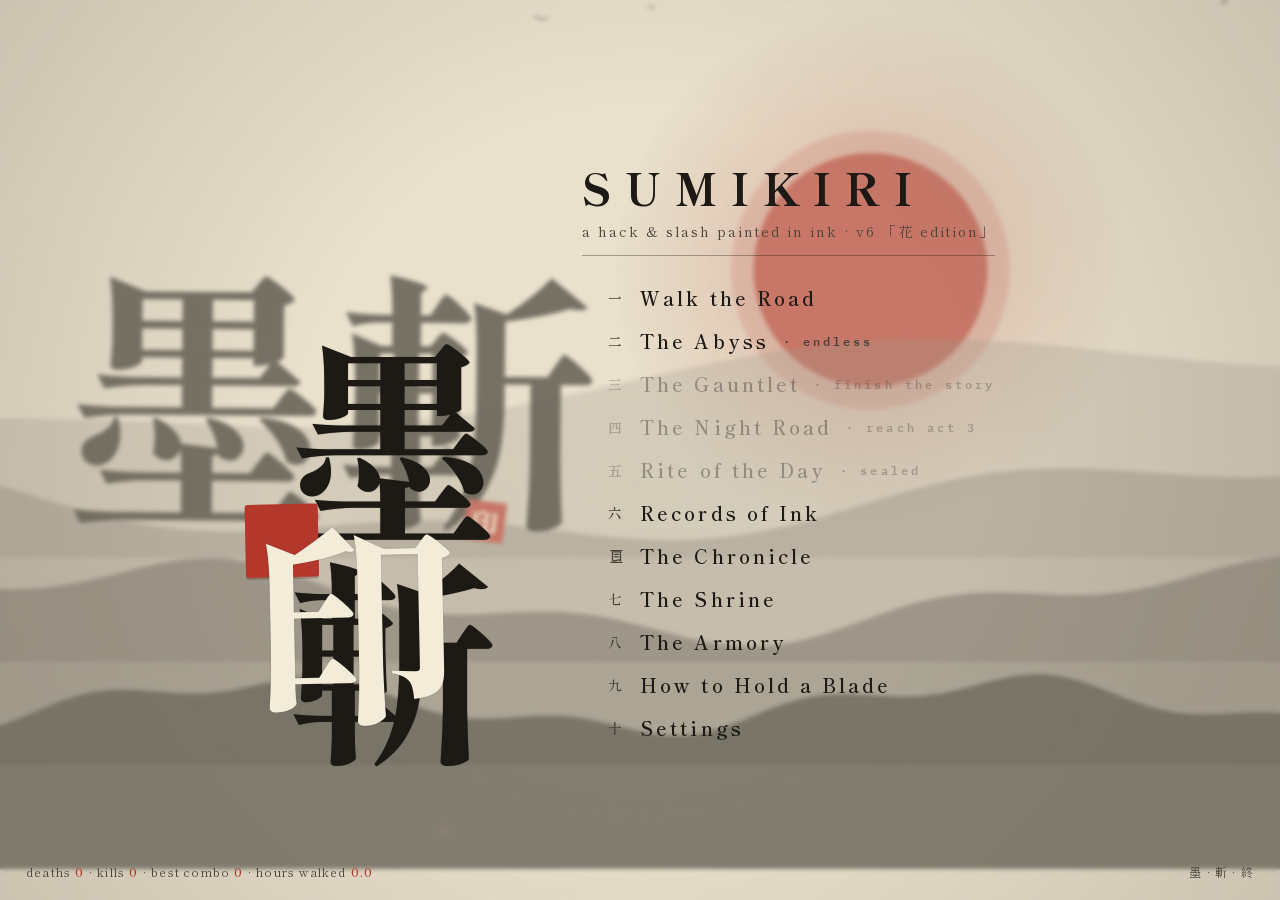
==== commit 90e8e6e3: "Update v6 2. The Chronicle 巻 New title-menu button (between Records and Shrine) with a hand-drawn pa" ====
--- a/public/game/index.html
+++ b/public/game/index.html
@@ -162,6 +162,59 @@
 .rec-r .dim{color:var(--ink2)}
 .rec-empty{padding:26px 0;text-align:center;color:var(--ink2);font-size:14px;letter-spacing:.06em}
 #rec-own{font-size:12.5px;color:var(--gold);letter-spacing:.08em;margin:12px 0 0;text-align:center;min-height:18px}
+
+/* the paper pages get a little life: slow mist that drifts behind the
+   content, and brushed corner-marks hung at boot. none of it is clickable */
+.page{position:relative}
+.page::before{content:"";position:absolute;inset:0;pointer-events:none;z-index:-1;
+  background:
+    radial-gradient(340px 130px at 24% 30%,rgba(120,96,60,.06),transparent 70%),
+    radial-gradient(420px 150px at 68% 74%,rgba(120,96,60,.06),transparent 70%);
+  animation:pagemist 52s linear infinite alternate}
+@keyframes pagemist{from{transform:translateX(-70px)}to{transform:translateX(70px)}}
+.pg-corner{position:absolute;pointer-events:none;opacity:.55;z-index:-1}
+.pg-corner.tl{top:2px;left:2px}
+.pg-corner.br{bottom:2px;right:2px;transform:rotate(180deg)}
+
+/* the chronicle: a makimono that unrolls — ink rods above and below,
+   the paper breathing between them */
+.chrono{width:min(700px,94vw);display:flex;flex-direction:column;
+  animation:chronodrop .55s cubic-bezier(.2,1.4,.4,1) both}
+@keyframes chronodrop{from{opacity:0;transform:translateY(-40px)}to{opacity:1;transform:none}}
+.chrono .rod{height:15px;background:var(--ink);border-radius:8px;flex:none;position:relative;
+  box-shadow:0 4px 10px rgba(29,26,22,.42)}
+.chrono .rod::before,.chrono .rod::after{content:"";position:absolute;top:-3.5px;width:22px;height:22px;
+  border-radius:50%;background:var(--ink2);box-shadow:0 2px 5px rgba(29,26,22,.35)}
+.chrono .rod::before{left:-7px}
+.chrono .rod::after{right:-7px}
+.chrono .rod.top{border-bottom:3px solid var(--red2)}
+.chrono-paper{background:var(--paper3);padding:24px 28px 16px;display:flex;flex-direction:column;max-height:74vh;
+  box-shadow:inset 0 0 44px rgba(120,100,60,.16),0 10px 26px rgba(29,26,22,.32);position:relative}
+.chrono-head{text-align:center;margin-bottom:10px;flex:none}
+.chrono-head h2{font-size:clamp(22px,2.6vw,30px);font-weight:800;letter-spacing:.2em}
+.chrono-head .sub{font-size:12px;color:var(--ink2);letter-spacing:.16em;margin-top:4px}
+.chrono-body{overflow-y:auto;padding:2px 6px 6px;scrollbar-width:thin;scrollbar-color:rgba(74,68,60,.5) transparent}
+.chrono-body::-webkit-scrollbar{width:5px}
+.chrono-body::-webkit-scrollbar-thumb{background:rgba(74,68,60,.5);border-radius:3px}
+.ch-ver{margin:6px 0 20px}
+.ch-vhead{display:flex;align-items:center;gap:12px;margin-bottom:8px}
+.ch-vhead .ch-kan{width:40px;height:40px;flex:none;display:flex;align-items:center;justify-content:center;
+  background:var(--red);color:var(--paper2);font-weight:800;font-size:21px;border-radius:4px;transform:rotate(-4deg);
+  box-shadow:2px 2px 0 rgba(60,16,10,.25)}
+.ch-vname{font-size:16.5px;font-weight:800;letter-spacing:.08em;line-height:1.3}
+.ch-vname small{display:block;font-size:11.5px;color:var(--ink2);font-weight:400;letter-spacing:.05em}
+.ch-vline{flex:1;height:2px;background:var(--ink);opacity:.72;min-width:24px}
+.ch-item{display:flex;gap:11px;padding:7px 2px;border-bottom:1px dotted rgba(74,68,60,.28);font-size:13px;
+  color:var(--ink2);line-height:1.6}
+.ch-item:last-child{border-bottom:none}
+.ch-tag{flex:none;width:36px;height:22px;margin-top:2px;display:flex;align-items:center;justify-content:center;
+  font-weight:700;font-size:12.5px;border:1.5px solid;letter-spacing:.02em}
+.ch-tag.t-new{color:var(--red);border-color:var(--red)}
+.ch-tag.t-fix{color:var(--gold);border-color:var(--gold)}
+.ch-tag.t-vis{color:var(--gold2);border-color:var(--gold2)}
+.ch-tag.t-cbt{color:var(--ink);border-color:var(--ink)}
+.ch-tag.t-eco{color:var(--red2);border-color:var(--red2)}
+.ch-tag.t-base{color:var(--ink2);border-color:var(--ink2)}
 
 #s-submit .field{display:flex;flex-direction:column;align-items:center;gap:14px;margin-top:8px}
 #s-submit input{font-family:inherit;font-size:24px;font-weight:700;text-align:center;letter-spacing:.1em;width:min(340px,80vw);
@@ -235,7 +288,7 @@
     <div class="t-kanji"><span>墨</span><span>斬</span><span class="seal title-seal">印</span></div>
     <div class="t-side">
       <h1>SUMIKIRI</h1>
-      <div class="tag">a hack &amp; slash painted in ink · v3 「月 edition」</div>
+      <div class="tag">a hack &amp; slash painted in ink · v6 「花 edition」</div>
       <nav class="menu">
         <button class="mbtn" data-go="acts"><span class="idx">一</span>Walk the Road</button>
         <button class="mbtn" id="btn-abyss" data-go="abyss"><span class="idx">二</span>The Abyss <small class="mono" id="ab-best" style="font-size:12px;color:var(--ink2)"></small></button>
@@ -243,6 +296,7 @@
         <button class="mbtn" id="btn-meido" data-go="meido"><span class="idx">四</span>The Night Road <small class="mono" id="md-best" style="font-size:12px;color:var(--ink2)"></small></button>
         <button class="mbtn" id="btn-meido-daily" data-go="meidoDaily"><span class="idx">五</span>Rite of the Day <small class="mono" id="md-daily" style="font-size:12px;color:var(--ink2)"></small></button>
         <button class="mbtn" data-go="records"><span class="idx">六</span>Records of Ink</button>
+        <button class="mbtn" data-go="chrono" aria-label="The Chronicle — every change the ink has taken"><span class="idx" style="display:flex;align-items:center;justify-content:center"><svg width="19" height="19" viewBox="0 0 24 24" fill="none" stroke="currentColor" stroke-width="1.7" stroke-linecap="round" stroke-linejoin="round" aria-hidden="true" style="display:block"><path d="M5 4.6h14"/><path d="M5 19.4h14"/><path d="M7 6.2h10V17c-1.7-.9-3.3-.9-5 0-1.7.9-3.3.9-5 0z"/><path d="M9.7 9.4h4.6"/><path d="M9.7 12.4h4.6"/></svg></span>The Chronicle</button>
         <button class="mbtn" data-go="shrine"><span class="idx">七</span>The Shrine</button>
         <button class="mbtn" data-go="armory"><span class="idx">八</span>The Armory</button>
         <button class="mbtn" data-go="help"><span class="idx">九</span>How to Hold a Blade</button>
@@ -392,6 +446,23 @@
         <button class="mbtn" data-go="title"><span class="idx">◆</span>Back</button>
       </div>
     </div>
+  </div>
+</div>
+
+<div class="screen" id="s-chrono">
+  <div class="chrono">
+    <div class="rod top"></div>
+    <div class="chrono-paper">
+      <div class="chrono-head">
+        <h2>THE CHRONICLE 巻</h2>
+        <div class="sub">every change the ink has taken, newest first</div>
+      </div>
+      <div class="chrono-body" id="chrono-body"></div>
+      <div class="btnrow" style="margin-top:12px">
+        <button class="mbtn" data-go="title"><span class="idx">◆</span>Back</button>
+      </div>
+    </div>
+    <div class="rod"></div>
   </div>
 </div>
 
@@ -1033,6 +1104,26 @@
   for(let j=0;j<d.data.length;j+=4){const v=Math.random()*255|0;
     d.data[j]=v;d.data[j+1]=v;d.data[j+2]=v;d.data[j+3]=26;}
   g.putImageData(d,0,0);GRP.push(g.createPattern(c,'repeat'));}
+
+// the near air: a petal, a bamboo leaf, a paper scrap — big, soft, drawn in
+// screen space after the world, so they hang between you and the field.
+// depth for the price of five sprites.
+const FGPETAL=[];
+{const c=mkCanvas(30,30),g=c.getContext('2d');
+  g.translate(15,15);g.rotate(.5);
+  g.fillStyle='rgba(179,55,42,0.6)';g.beginPath();g.ellipse(0,0,9.5,5.2,0,0,TAU);g.fill();
+  g.fillStyle='rgba(140,43,31,0.42)';g.beginPath();g.ellipse(-2.6,-1.2,5.4,2.8,.5,0,TAU);g.fill();
+  FGPETAL.push(c);}
+{const c=mkCanvas(30,30),g=c.getContext('2d');
+  g.translate(15,15);g.rotate(-.4);
+  g.fillStyle='rgba(92,122,76,0.55)';g.beginPath();g.ellipse(0,0,9,4.4,0,0,TAU);g.fill();
+  g.fillStyle='rgba(70,100,64,0.4)';g.beginPath();g.ellipse(-2,-1,5,2.4,.4,0,TAU);g.fill();
+  FGPETAL.push(c);}
+{const c=mkCanvas(30,30),g=c.getContext('2d');
+  g.translate(15,15);g.rotate(.9);
+  g.fillStyle='rgba(250,247,236,0.6)';g.beginPath();g.ellipse(0,0,8.6,5,0,0,TAU);g.fill();
+  g.fillStyle='rgba(226,218,198,0.45)';g.beginPath();g.ellipse(-2.2,-1,4.6,2.6,.5,0,TAU);g.fill();
+  FGPETAL.push(c);}
 
 // fighters are baked once at 2.2x and drawn at 1x — the supersample keeps
 // edges crisp on dense screens. the kit below is shared by enemies, bosses
@@ -1726,7 +1817,7 @@
     ctx.restore();}}
 
 // the title backdrop: a ukiyo-e print — ridges, a low sun, mist, birds.
-const TMT=[];
+const TMT=[],TFF=[];
 function bakeTitle(){
   TMT.length=0;
   const layers=[
@@ -1785,7 +1876,19 @@
     else{ctx.rotate(Math.sin(G.t+p.ph));
       ctx.globalAlpha=.32;ctx.fillStyle=p.red?RED:INK2;
       ctx.beginPath();ctx.ellipse(0,0,p.r,p.r*.55,0,0,TAU);ctx.fill();}
-    ctx.restore();}}
+    ctx.restore();}
+  // fireflies hold the dusk meadow — small gold breaths below the ridges
+  if(TFF.length<9&&Math.random()<.06)
+    TFF.push({x:rnd(W),y:H*(.62+Math.random()*.34),ph:rnd(TAU),sp:rnd(.4,1.1)});
+  for(let i=TFF.length-1;i>=0;i--){const f=TFF[i];
+    f.x+=Math.sin(G.t*f.sp+f.ph)*.55;f.y+=Math.cos(G.t*f.sp*.8+f.ph*2)*.4-.05;
+    if(f.x>W+30)f.x=-30;if(f.x<-30)f.x=W+30;
+    if(f.y<H*.42){TFF[i]=TFF[TFF.length-1];TFF.pop();continue;}
+    const a=.3+.42*Math.sin(G.t*2.2+f.ph);
+    if(a<=.04)continue;
+    ctx.globalAlpha=a;ctx.drawImage(glowGold,f.x-13,f.y-13,26,26);
+    ctx.fillStyle=GOLD2;ctx.beginPath();ctx.arc(f.x,f.y,1.5,0,TAU);ctx.fill();}
+  ctx.globalAlpha=1;}
 
 // ---- feel plumbing -----------------------------------------------------------
 
@@ -2354,7 +2457,7 @@
   const mk=(lo,count)=>{const a=[];for(let i=0;i<count;i++)a.push({t:choice(pool.slice(lo,10)),e:w>4&&Math.random()<.25});return a;};
   return[mk(0,n1),mk(2+Math.min(4,Math.floor(w/3)),n2)];}
 
-const SCREENS=['s-title','s-acts','s-shrine','s-armory','s-help','s-settings','s-bless','s-pause','s-death','s-clear','s-victory','s-records','s-submit','s-codex'];
+const SCREENS=['s-title','s-acts','s-shrine','s-armory','s-help','s-settings','s-bless','s-pause','s-death','s-clear','s-victory','s-records','s-chrono','s-submit','s-codex'];
 function setMode(m){G.mode=m;document.body.classList.toggle('playing',m==='game');
   for(const s of SCREENS){const el=document.getElementById(s);if(el)el.classList.toggle('on',s==='s-'+m);}
   if(m!=='game')G.lbxT=0;
@@ -2365,7 +2468,7 @@
   else if(G.mode==='pause')setMode('game');
   else if(G.mode==='settings')leaveSettings();
   else if(G.mode==='records')setMode('title');
-  else if(['shrine','armory','help','acts'].includes(G.mode))setMode('title');}
+  else if(['shrine','armory','help','acts','chrono'].includes(G.mode))setMode('title');}
 function leaveSettings(){const p=G.prevMode==='pause'?'pause':'title';G.prevMode=null;toMenu(p);}
 function toMenu(m){if(m==='acts')renderActs();if(m==='shrine')renderShrine();if(m==='armory')renderArmory();
   if(m==='title')renderTitleStats();setMode(m);}
@@ -2765,23 +2868,43 @@
   if(!G.run.gauntlet&&!G.run.meido&&G.run.deaths>=3&&SAVE.difficulty>0)add('Accept Mercy (lower difficulty)',()=>{SAVE.difficulty--;persist();startRun(G.run.act,G.run.abyss,true);});
   setMode('death');AU.stamp();}
 
-// ---- records: etched server-side, so the names outlive the page ---------------
+// ---- records: etched server-side when the server exists, and always copied -----
+// ---- to a local ledger, so the page never loses a name when it travels alone --
 
 let pendingMode=null,pendingRet=null;
+const LB_KEY='sumikiri_lb_v1';
+function lbDepth(m){return m==='abyss'||m==='meido';}
+function lbRead(){try{const a=JSON.parse(localStorage.getItem(LB_KEY)||'[]');return Array.isArray(a)?a:[];}catch(e){return[];}}
+function lbWrite(rows){try{localStorage.setItem(LB_KEY,JSON.stringify(rows.slice(-160)));}catch(e){}}
+function lbBetter(a,b){return lbDepth(a.mode)?(a.wave>b.wave||(a.wave===b.wave&&a.timeSec<b.timeSec)):a.timeSec<b.timeSec;}
+function lbRank(rec){return lbRead().filter(r=>r.mode===rec.mode&&lbBetter(r,rec)).length+1;}
+// the page may be stood up anywhere — a static host, a thumb-drive, offline.
+// the api is tried first; anything that is not clean json counts as absent.
+async function lbApi(url,opts){
+  try{
+    const res=await fetch(url,opts);
+    if(!res.ok)return null;
+    const ct=res.headers.get('content-type')||'';
+    if(ct.indexOf('json')<0)return null;
+    return await res.json();
+  }catch(e){return null;}}
+function lbEntry(mode){
+  const run=G.run;if(!run)return null;
+  return {name:SAVE.recordsName,mode,
+    wave:mode==='abyss'?Math.max(0,run.wave-1):(mode==='gauntlet'?G.gauntIdx:(mode==='meido'?Math.max(0,run.milestone-1):7)),
+    kills:run.kills,timeSec:Math.max(1,Math.round(run.totalTime)),difficulty:SAVE.difficulty,at:Date.now()};}
 async function lbSubmit(mode,elId='death-rec',ret='death'){
-  try{
-    if(!SAVE.recordsName){pendingMode=mode;pendingRet=ret;openSubmit();return;}
-    const run=G.run;if(!run)return;
-    const body={name:SAVE.recordsName,mode,
-      wave:mode==='abyss'?Math.max(0,run.wave-1):(mode==='gauntlet'?G.gauntIdx:(mode==='meido'?Math.max(0,run.milestone-1):7)),
-      kills:run.kills,timeSec:Math.max(1,Math.round(run.totalTime)),difficulty:SAVE.difficulty};
-    const res=await fetch('/api/leaderboard',{method:'POST',headers:{'Content-Type':'application/json'},body:JSON.stringify(body)});
-    const data=await res.json();
-    const el=$('#'+elId);
-    if(el)el.textContent=(data&&data.ok)?`etched into the records — rank #${data.rank}`:'the records did not take';
-  }catch(e){
-    const el=$('#'+elId);
-    if(el)el.textContent='the records are beyond this page\u2019s reach';}}
+  if(!SAVE.recordsName){pendingMode=mode;pendingRet=ret;openSubmit();return;}
+  const rec=lbEntry(mode);
+  const el=$('#'+elId);
+  if(!rec){if(el)el.textContent='';return;}
+  // the local ledger always takes the entry — the page's own memory is cheap
+  const rows=lbRead();rows.push(rec);lbWrite(rows);
+  const data=await lbApi('/api/leaderboard',{method:'POST',headers:{'Content-Type':'application/json'},body:JSON.stringify(rec)});
+  if(!el)return;
+  if(data&&data.ok)el.textContent=`etched into the records — rank #${data.rank}`;
+  else if(data)el.textContent='the records did not take';
+  else el.textContent=`the wider records are beyond this page — kept in the local ledger, rank #${lbRank(rec)}`;}
 function openSubmit(){const inp=$('#submit-name');
   if(inp)inp.value=SAVE.recordsName||'';
   // deferred one breath so whatever screen is mid-assembly (death, victory)
@@ -2808,11 +2931,15 @@
   const list=$('#rec-list');
   if(list)list.innerHTML='<div class="rec-empty">gathering the pages…</div>';
   try{
-    const res=await fetch('/api/leaderboard?mode='+m+'&limit=20');
-    const data=await res.json();
-    const rows=(data&&data.rows)||[];
+    const data=await lbApi('/api/leaderboard?mode='+m+'&limit=20');
+    let rows=(data&&data.rows)||null;
+    const alone=!rows; // no server behind this page — the local ledger speaks
+    if(alone){
+      rows=lbRead().filter(r=>r.mode===m)
+        .sort((a,b)=>{if(lbBetter(a,b))return -1;if(lbBetter(b,a))return 1;return b.at-a.at;})
+        .slice(0,20);}
     if(!list)return;
-    if(!rows.length){list.innerHTML='<div class="rec-empty">no names yet — the page is still blank</div>';}
+    if(!rows.length){list.innerHTML=`<div class="rec-empty">${alone?'no names in this page\u2019s ledger yet':'no names yet — the page is still blank'}</div>`;}
     else{
       let html=`<div class="rec-h"><span>RANK</span><span>NAME</span><span>${m==='abyss'?'WAVE':(m==='meido'?'MARKS':'DUELS')}</span><span>KILLS</span><span>TIME</span><span>DIFF</span></div>`;
       const DFK=['静','嵐','狱'];
@@ -2821,6 +2948,7 @@
         html+=`<div class="rec-r${me?' me':''}"><span class="pos">${i+1}</span><span class="nm">${escapeHtml(r.name)}</span>`+
           `<span class="dim mono">${m==='abyss'?('w'+r.wave):(m==='meido'?('m'+r.wave):(r.wave+'/10'))}</span><span class="dim mono">${r.kills}</span>`+
           `<span class="dim mono">${fmtT(r.timeSec)}</span><span class="dim">${DFK[r.difficulty]||'嵐'}</span></div>`;});
+      if(alone)html+=`<div class="rec-empty">the wider records are beyond this page\u2019s reach — these names live in its own ledger</div>`;
       list.innerHTML=html;}
     const own=$('#rec-own');
     if(own){
@@ -2848,6 +2976,7 @@
   else if(go==='meido')startMeido(false);
   else if(go==='meidoDaily')startMeido(true);
   else if(go==='records'){loadRecords(recMode);setMode('records');}
+  else if(go==='chrono'){renderChronicle();setMode('chrono');}
   else toMenu(go);});
 
 function renderHelp(){
@@ -2864,6 +2993,54 @@
   for(const k in all)
     html+=`<div class="brow"><div class="bk">${all[k].k}</div><div><div class="bn">${all[k].name}</div><div class="bd">${BESTIARY[k]||''}</div></div></div>`;
   besti.innerHTML=html;}
+
+// ---- the chronicle: the scroll of changes, hung beside the records -------------
+
+const CHTAG={new:'新',fix:'修',vis:'絵',cbt:'戦',eco:'社',base:'基'};
+const CHRONICLE=[
+  {v:'v6',kan:'花',name:'「花 edition」',note:'petals, and a ledger that travels',items:[
+    ['fix','the records now travel with the page — when the ink-server is beyond reach, every run is carved into the page\u2019s own local ledger and ranked there, so the records stand even where the page stands alone'],
+    ['new','the Chronicle 巻 — this very scroll, hung on the title menu beneath the records'],
+    ['vis','dust rides the dawn light-shafts; large foreground petals drift between you and the field, giving the page depth'],
+    ['vis','fireflies keep the dusk meadow on the title; the paper pages breathe with slow-drifting mist and brushed corner-marks']]},
+  {v:'v5',kan:'酒',name:'the gourd update',note:'the drink, and the answer to the red flash',items:[
+    ['new','the Gourd 酒 — drink with Q: three charges a stage, a slow honest sip that leaves you open, refilled at every clear. Deep Gourd ranks at the shrine'],
+    ['new','Peril Return 危返 — dash INTO the red flash to shatter the attacker\u2019s posture; red attacks become openings'],
+    ['cbt','deathblows stitch +12 HP and feed +14 ki — the posture loop now sustains the one who walks it'],
+    ['vis','a red brushmark at the screen\u2019s rim points at whoever bit you; crow flocks cross the sky of acts 1, 6 and 7; perfect dodges earn a breath of slow']]},
+  {v:'v4',kan:'弾',name:'the posture rework',note:'the blade turned honest',items:[
+    ['fix','the Abyss opens — the crash at its gate is mended, and the seal reads true'],
+    ['cbt','bosses fight with their full codex kit — blink strikes, ice lances, storm bolts, peril sweeps, mirage splits'],
+    ['cbt','all inkmen carry 50% more flesh; the posture bar breaks honestly now — deflects shred it, and the deathblow is the fast path, not the footnote'],
+    ['fix','melee deflects land: the parry window reads the blade as well as the arrow'],
+    ['eco','the shrine grew to thirteen rows with honest cost curves (520–2600 ash) — ash earned now has somewhere to go'],
+    ['new','the Iron Kasa 傘 — a shed roof on a haft: +30% deflect window, and every deflect answers with a three-wave fan of ink'],
+    ['vis','the dawn light-shafts returned — breathing, drifting, cheap to draw; the stage-clear flash is gone'],
+    ['fix','first-sight cards pause the fight once per run, not on every retry — with a toggle in settings']]},
+  {v:'v3',kan:'月',name:'「月 edition」',note:'where the page began',items:[
+    ['base','seven acts of the road, the Abyss below, the Gauntlet of ten duels, and the Night Road with its daily rite'],
+    ['base','posture, deflect, deathblow — combat that rewards the turned blade over the fast one'],
+    ['base','the codex of first sights, ash and the shrine, the armory\u2019s four answers, and records etched in ink']]}];
+function renderChronicle(){
+  const el=$('#chrono-body');if(!el)return;
+  let html='';
+  for(const c of CHRONICLE){
+    html+=`<div class="ch-ver"><div class="ch-vhead"><span class="ch-kan">${c.kan}</span>`+
+      `<span class="ch-vname">${c.v} · ${c.name}<small>${c.note}</small></span><span class="ch-vline"></span></div>`+
+      c.items.map(it=>`<div class="ch-item"><i class="ch-tag t-${it[0]}">${CHTAG[it[0]]||'・'}</i><span>${escapeHtml(it[1])}</span></div>`).join('')+
+      '</div>';}
+  el.innerHTML=html;}
+
+// brushed corner-marks, hung once on every paper page at boot
+(function(){
+  const svg=`<svg width="72" height="72" viewBox="0 0 80 80" fill="none" aria-hidden="true">
+    <path d="M12 68 Q8 20 62 10" stroke="#4a443c" stroke-opacity=".3" stroke-width="5" stroke-linecap="round"/>
+    <path d="M24 72 Q19 34 70 22" stroke="#4a443c" stroke-opacity=".14" stroke-width="3" stroke-linecap="round"/>
+    <path d="M18 58 Q15 26 58 16" stroke="#b3372a" stroke-opacity=".18" stroke-width="2" stroke-linecap="round"/></svg>`;
+  document.querySelectorAll('.page').forEach(pg=>{
+    for(const pos of ['tl','br']){
+      const d=document.createElement('div');
+      d.className='pg-corner '+pos;d.innerHTML=svg;pg.appendChild(d);}});})();
 
 // ---- the frame -----------------------------------------------------------------
 
@@ -3118,6 +3295,7 @@
   if(inGame)ctx.drawImage(gradeLayer(),0,0,W,H);
   if(inGame&&G.run&&G.run.meido&&mdHas('mist')&&fogC){ // the sea of fog closes in
     ctx.globalAlpha=.85;ctx.drawImage(fogC,0,0,W,H);ctx.globalAlpha=1;}
+  if(inGame)drawFgPetals(); // the near air — petals between you and the world
   if(G.slowT>0&&G.ts<.4&&inGame){ // time kneels: grade everything down a touch
     ctx.save();ctx.globalAlpha=.06;ctx.fillStyle='#f2ecd9';ctx.fillRect(0,0,W,H);ctx.restore();}
   if(G.wash>0){const g=ctx.createRadialGradient(W/2,H/2,Math.min(W,H)*.2,W/2,H/2,Math.max(W,H)*.7);
@@ -3157,6 +3335,7 @@
       ctx.rotate(Math.sin(G.t*.24+i*1.9)*.07); // and lean as they go
       ctx.globalAlpha=a;ctx.drawImage(RAYS[i],-180,0,360,580);
       ctx.restore();}
+    drawRayMotes();
     ctx.restore();}
   if(act===2)drawWater();
   drawProps();
@@ -3256,6 +3435,38 @@
     ctx.globalAlpha=.05+.04*Math.sin(G.t+i);
     ctx.lineWidth=1.4;
     ctx.beginPath();ctx.ellipse(x,y,r,r*.32,0,0,TAU);ctx.stroke();}
+  ctx.globalAlpha=1;}
+// light needs something to land on: pale motes sinking slowly through the
+// shafts, keyed to the same wind the props obey. drawn additively, so they
+// only exist where the dawn already is.
+function drawRayMotes(){
+  for(let i=0;i<26;i++){
+    const seed=i*2.6;
+    const t=(G.t*(7+hash01(seed)*6)+hash01(seed*3)*RH*2)%(RH+40);
+    const x=hash01(seed*7)*RW+Math.sin(G.t*.5+seed)*30+G.wind*22;
+    const a=.09+.09*Math.sin(G.t*2+seed);
+    if(a<=.02)continue;
+    ctx.globalAlpha=a;
+    ctx.fillStyle='#f4ecd0';
+    ctx.beginPath();ctx.arc(x,RH-t,.8+hash01(seed*2)*1.1,0,TAU);ctx.fill();}
+  ctx.globalAlpha=1;}
+// the depth layer proper: stateless — every petal's place is a pure function
+// of time, so they never freeze (codex cards included) and never need storage
+function drawFgPetals(){
+  const act=curAct();
+  if(act!==1&&act!==3&&act!==7)return;
+  const pick=act===1?[0,0,2]:(act===3?[1,1,2]:[2]);
+  const n=act===7?4:5;
+  for(let i=0;i<n;i++){
+    const seed=i*3.7+11.3;
+    const t=(G.t*(24+hash01(seed)*22)+hash01(seed*3)*(H+260))%(H+260);
+    const x=hash01(seed*7)*W+Math.sin(G.t*.55+seed)*64+G.wind*46;
+    ctx.save();ctx.translate(x,t-130);
+    ctx.rotate((G.t*(.7+hash01(seed*2)*.7)+seed)*((i%2)?1:-1));
+    const s=1.5+hash01(seed*5)*1.1;ctx.scale(s,s);
+    ctx.globalAlpha=.2+.12*hash01(seed*9);
+    ctx.drawImage(FGPETAL[pick[i%pick.length]],-15,-15);
+    ctx.restore();}
   ctx.globalAlpha=1;}
 function drawFireflies(){
   for(const f of G.fireflies){
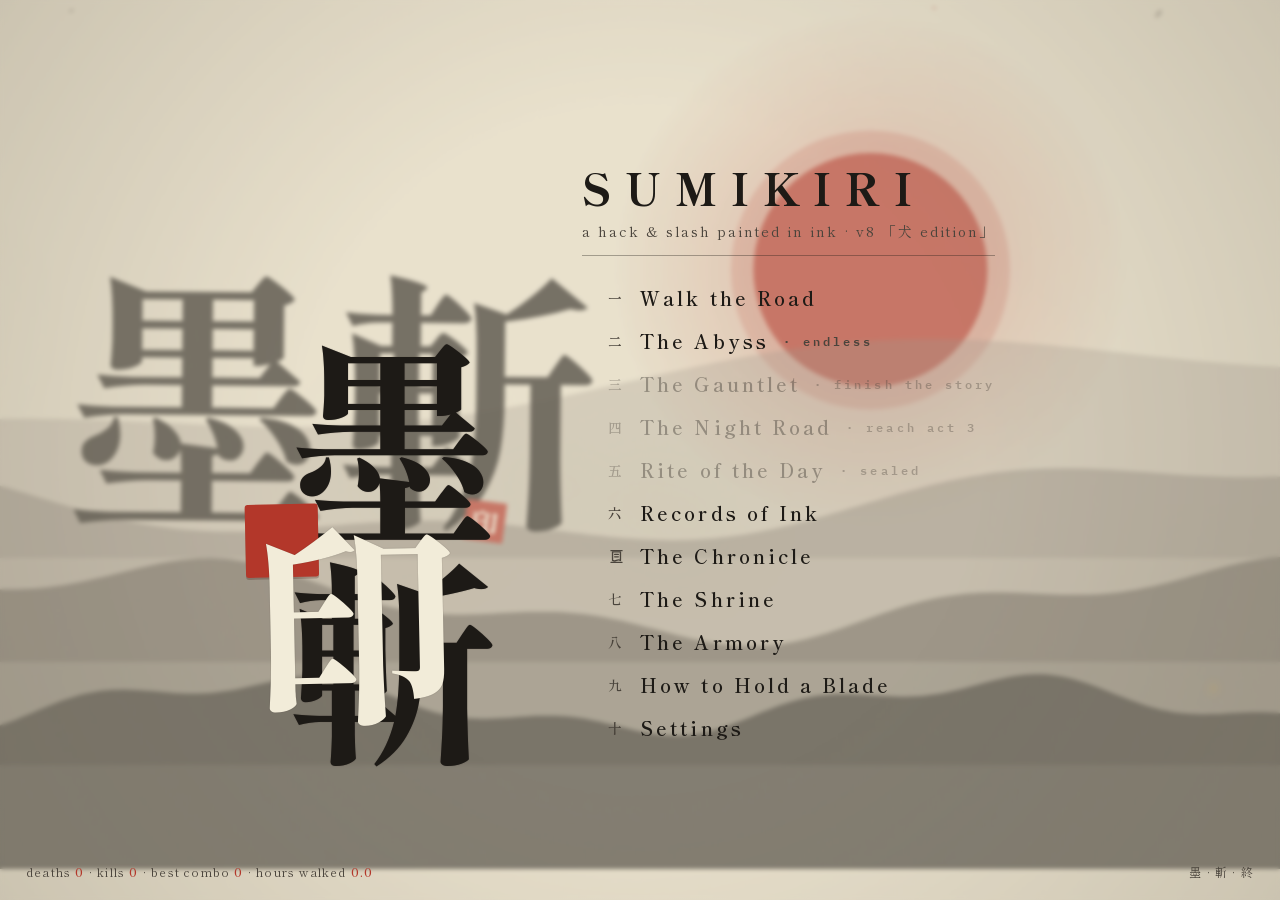
==== commit 29884552: "Improve mobile game controls and haptics Adds mobile-safe touch layouts, viewport metadata, and larg" ====
--- a/public/game/index.html
+++ b/public/game/index.html
@@ -2,7 +2,10 @@
 <html lang="en">
 <head>
 <meta charset="UTF-8"/>
-<meta name="viewport" content="width=device-width,initial-scale=1,maximum-scale=1,user-scalable=no"/>
+<meta name="viewport" content="width=device-width,initial-scale=1,maximum-scale=1,user-scalable=no,viewport-fit=cover"/>
+<meta name="mobile-web-app-capable" content="yes"/>
+<meta name="apple-mobile-web-app-capable" content="yes"/>
+<meta name="apple-mobile-web-app-status-bar-style" content="black-translucent"/>
 <title>SUMIKIRI 墨斬 — ink &amp; steel</title>
 <link rel="preconnect" href="https://fonts.googleapis.com">
 <link href="https://fonts.googleapis.com/css2?family=Shippori+Mincho:wght@400;600;700;800&family=IBM+Plex+Mono:wght@400;600&display=swap" rel="stylesheet">
@@ -17,7 +20,7 @@
 #cv{position:fixed;inset:0;display:block;touch-action:none}
 body.playing #cv{cursor:none}
 #ui{position:fixed;inset:0;pointer-events:none}
-.screen{position:fixed;inset:0;display:none;flex-direction:column;align-items:center;justify-content:center;pointer-events:auto;
+.screen{position:fixed;inset:0;display:none;flex-direction:column;align-items:center;justify-content:center;justify-content:safe center;pointer-events:auto;
   background:rgba(233,225,205,.72);-webkit-backdrop-filter:blur(9px) saturate(.92);backdrop-filter:blur(9px) saturate(.92);
   overflow-y:auto;padding:20px 0;animation:fadein .22s ease both}
 .screen.on{display:flex}
@@ -277,6 +280,115 @@
   .t-side h1{letter-spacing:.18em}
   .rec-h,.rec-r{grid-template-columns:36px 1.3fr 58px 52px 72px 38px;font-size:12px;padding:6px 8px}
 }
+
+/* ---- the phone carries its own page: fat thumbs, small window, no hover ---- */
+*{-webkit-tap-highlight-color:transparent}
+@media (pointer:coarse){
+  .mbtn{padding:11px 2px;min-height:46px}
+  .mbtn:active{transform:translateX(8px);color:var(--red)}
+  .mbtn:active .idx{color:var(--red)}
+  .buy{min-height:46px}
+  .buy:active:not(:disabled){background:var(--red);border-color:var(--red);color:var(--paper2);transform:none;box-shadow:2px 2px 0 rgba(140,43,31,.35)}
+  .tgl{min-height:46px}
+  .tgl:active{background:var(--ink);border-color:var(--ink);color:var(--paper2)}
+  .seg button{min-height:46px;padding:7px 16px}
+  .seg button:active{background:var(--ink);color:var(--paper2)}
+  .recs-tabs button{min-height:46px;padding:9px 16px;font-size:14px}
+  .recs-tabs button:active{background:var(--ink);color:var(--paper2)}
+  .scroll:active .sc-paper{transform:translateY(-4px)}
+  input[type=range]{width:170px}
+  input[type=range]::-webkit-slider-thumb{width:22px;height:22px}
+  .rkan{font-size:84px}
+}
+.setrow.hapt{display:none}
+@media (pointer:coarse){.setrow.hapt{display:flex}}
+
+@media (max-width:620px){
+  /* the title kneels: kanji in a row, menu centered beneath */
+  .title-wrap{flex-direction:column;gap:12px;padding-top:1vh}
+  .t-kanji{display:flex;align-items:flex-start;font-size:min(15vh,19vw);line-height:1}
+  .t-kanji span{display:inline-block}
+  .t-kanji span:last-child{transform:rotate(-1.2deg)}
+  .title-seal{font-size:inherit;width:.34em;height:.34em;margin:.1em 0 0 .14em;box-shadow:0 2px 0 rgba(60,16,10,.25)}
+  .t-side{display:flex;flex-direction:column;align-items:center;text-align:center}
+  .t-side .tag{padding-bottom:10px;margin-bottom:14px;letter-spacing:.1em}
+  nav.menu{align-items:center;gap:6px}
+  .mbtn{letter-spacing:.1em;font-size:17px}
+  .corner-note{display:none}
+  .footline{position:static;transform:none;margin-top:10px;font-size:11px;text-align:center;letter-spacing:.08em}
+  .screen{padding:14px 0}
+  .rkan{font-size:76px}
+}
+/* short portraits (menu + kanji must fit without a scroll): tighter rows */
+@media (max-width:620px) and (max-height:820px){
+  .t-kanji{font-size:min(11vh,15vw)}
+  nav.menu{gap:4px}
+  .mbtn{min-height:40px;padding:8px 2px}
+  .t-side .tag{padding-bottom:8px;margin-bottom:10px}
+}
+@media (max-width:560px){
+  .page{width:min(880px,94vw);max-height:86vh;max-height:86dvh}
+  .page-head h2{letter-spacing:.12em;font-size:20px}
+  .page-head .sub{font-size:10.5px}
+  /* shrine/armory rows stack: kanji beside the words, the price below */
+  .row{display:grid;grid-template-columns:44px 1fr;gap:2px 12px;padding:14px 2px}
+  .row .kan{grid-row:1;font-size:28px;width:44px}
+  .row .mid{grid-column:2}
+  .row .mid b{font-size:15.5px}
+  .row .mid p{font-size:12px}
+  .row .buy{grid-column:1/-1;justify-self:stretch;margin-top:8px;text-align:center}
+  .pips{margin-top:2px}
+  /* blessings: two scrolls abreast on a narrow page */
+  #bless-wrap{gap:3.4vw;padding:3vh 0 2vh}
+  .scroll{width:min(210px,44vw)}
+  .sc-paper{min-height:236px;padding:14px 10px 12px}
+  .b-kan{font-size:46px}
+  .b-name{font-size:15px}
+  .b-desc{font-size:12px;max-width:100%}
+  .b-div{margin:8px auto 8px}
+  .b-key{font-size:9.5px;padding-top:8px}
+  .rar{font-size:10.5px;letter-spacing:.2em;padding:2px 8px}
+  /* records: four honest columns fit where six jostle */
+  .rec-h,.rec-r{grid-template-columns:30px 1.6fr 48px 58px;font-size:11.5px;gap:4px;padding:7px 6px}
+  .rec-h span:nth-child(4),.rec-r span:nth-child(4){display:none} /* kills fold into the story */
+  .rec-h span:nth-child(6),.rec-r span:nth-child(6){display:none} /* difficulty reads in the rank */
+  /* the roads: two nodes abreast */
+  .act-strip{gap:10px}
+  .act-node{width:44vw;max-width:175px;padding:12px 8px 10px}
+  .act-node .a-kan{font-size:36px}
+  .act-node .a-name{min-height:32px;font-size:11.5px}
+  .helpgrid{grid-template-columns:1fr}
+  .besti{grid-template-columns:1fr}
+  .setrow{flex-wrap:wrap;row-gap:10px}
+  .seg{width:100%;display:flex}
+  .seg button{flex:1}
+  .chrono{width:96vw}
+  .chrono-paper{max-height:72vh;max-height:72dvh;padding:16px 14px 12px}
+  .ch-item{font-size:12.5px}
+  #s-submit input{width:min(300px,86vw);font-size:21px}
+}
+@media (max-width:560px) and (max-height:760px){
+  .big-kan{font-size:clamp(72px,14vh,120px)}
+  .sc-paper{min-height:210px}
+}
+/* landscape phones: short windows kneel the title down to size */
+@media (max-height:520px) and (min-width:561px){
+  .title-wrap{gap:3vw;align-items:center}
+  .t-kanji{font-size:min(13vh,9vw)}
+  .title-seal{margin-top:-1em}
+  .t-side h1{font-size:clamp(20px,2.6vw,30px);letter-spacing:.2em;margin-bottom:2px}
+  .t-side .tag{font-size:11px;padding-bottom:8px;margin-bottom:14px}
+  nav.menu{gap:5px}
+  .mbtn{font-size:clamp(14px,1.7vh,17px);padding:3px 0;min-height:0}
+  .footline{display:none}
+  .corner-note{bottom:8px;right:14px;font-size:10px}
+  .page{max-height:92vh;max-height:92dvh}
+  .big-kan{font-size:clamp(64px,16vh,110px)}
+  .death-line{font-size:14px;max-width:92vw}
+  .stat-line{font-size:12px;margin:4px 0 14px}
+  .btnrow{gap:6px}
+  .screen{padding:12px 0}
+}
 </style>
 </head>
 <body>
@@ -288,7 +400,7 @@
     <div class="t-kanji"><span>墨</span><span>斬</span><span class="seal title-seal">印</span></div>
     <div class="t-side">
       <h1>SUMIKIRI</h1>
-      <div class="tag">a hack &amp; slash painted in ink · v6 「花 edition」</div>
+      <div class="tag">a hack &amp; slash painted in ink · v8 「犬 edition」</div>
       <nav class="menu">
         <button class="mbtn" data-go="acts"><span class="idx">一</span>Walk the Road</button>
         <button class="mbtn" id="btn-abyss" data-go="abyss"><span class="idx">二</span>The Abyss <small class="mono" id="ab-best" style="font-size:12px;color:var(--ink2)"></small></button>
@@ -380,6 +492,7 @@
       <div class="setrow"><div class="lab">Screen shake<small>weight of the blade</small></div><button class="tgl" id="set-shake">shake</button></div>
       <div class="setrow"><div class="lab">Damage numbers<small>numbers on the page</small></div><button class="tgl" id="set-nums">numbers</button></div>
       <div class="setrow"><div class="lab">First-sight cards<small>the codex pauses new foes</small></div><button class="tgl" id="set-cdx">cards</button></div>
+      <div class="setrow hapt"><div class="lab">Haptics<small>the phone answers the blade</small></div><button class="tgl" id="set-hap">touch</button></div>
       <div class="setrow"><div class="lab">Difficulty<small>静 calm · 嵐 storm · 狱 tempest</small></div>
         <div class="seg" id="diff-seg">
           <button data-diff="0">静</button><button data-diff="1">嵐</button><button data-diff="2">狱</button>
@@ -402,6 +515,7 @@
 <div class="screen" id="s-pause">
   <div class="big-kan">停</div>
   <div class="stat-line">the ink waits. it is patient.</div>
+  <div class="stat-line" id="pause-bless" style="margin:0 0 18px"></div>
   <div class="btnrow">
     <button class="mbtn" data-go="resume"><span class="idx">◆</span>Resume</button>
     <button class="mbtn" data-go="settings"><span class="idx">◆</span>Settings</button>
@@ -500,7 +614,8 @@
 </div>
 <div id="rotate">
   <div class="rkan">回</div>
-  <p>turn your device —<br>the road is wide</p>
+  <p>turn your phone sideways —<br>the road is wide</p>
+  <p class="mono" style="font-size:11px;opacity:.65">fullscreen (in settings) locks it there</p>
   <button class="mbtn" id="rotate-dismiss"><span class="idx">◆</span>Play anyway</button>
 </div>
 <script>
@@ -531,7 +646,7 @@
 const SAVE_KEY='sumikiri_v1';
 const defaultSave=()=>({ash:0,meta:{vit:0,str:0,spd:0,fortune:0,discipline:0,rejuv:0,talisman:0,ki:0,mirror:0,stance:0,step:0,edge:0,rhythm:0,gourd:0},
   weapons:{katana:true},lastWeapon:'katana',unlockedAct:1,abyssUnlocked:false,abyssBest:0,gauntletUnlocked:false,gauntletBest:0,meidoBest:0,
-  difficulty:1,shake:true,numbers:true,codex:true,seenHelp0:false,recordsName:'',stats:{kills:0,deaths:0,bestCombo:0,playTime:0}});
+  difficulty:1,shake:true,numbers:true,codex:true,haptic:true,seenHelp0:false,recordsName:'',stats:{kills:0,deaths:0,bestCombo:0,playTime:0}});
 let SAVE=defaultSave();
 (function(){
   const s=store.get(SAVE_KEY);if(!s)return;
@@ -542,6 +657,8 @@
     SAVE.weapons=Object.assign({katana:true},p.weapons||{});
   }catch(e){SAVE=defaultSave();}})();
 function persist(){store.set(SAVE_KEY,JSON.stringify(SAVE));}
+// haptics: the phone's small answer to the blade. nothing on desktop, nothing if muted
+function vib(p){if(!IS_TOUCH||!SAVE.haptic)return;try{if(navigator.vibrate)navigator.vibrate(p);}catch(e){}}
 const DIFFI=()=>[
   {dmg:.85,hp:.95,spd:.96,wind:1.15,rec:1.15},
   {dmg:1.15,hp:1.25,spd:1.08,wind:.85,rec:.8},
@@ -627,7 +744,23 @@
 const IN={atk:false,atkT:false,par:false,dash:false,art:false,drink:false,weap:-1};
 const joy={id:-1,ox:0,oy:0,x:0,y:0,mag:0,ang:0};
 const btnHeld={},TBP={},WSLOTS=[];
-let rotateDismiss=false;
+const JOYR=78; // the stick's pasture — bigger than a key, smaller than a thumb
+let rotateDismiss=false,lastTouchT=-1e9;
+const freshTouch=()=>performance.now()-lastTouchT<600; // synthetic mouse events never count as a mouse
+
+// notches and home bars eat the edges of a phone — measure what's left
+const SAFE={l:0,r:0,t:0,b:0};
+function measureSafe(){
+  try{
+    const el=document.createElement('div');
+    el.style.cssText='position:fixed;top:0;left:0;visibility:hidden;pointer-events:none;width:1px;height:1px;'+
+      'padding-left:env(safe-area-inset-left,0px);padding-right:env(safe-area-inset-right,0px);'+
+      'padding-top:env(safe-area-inset-top,0px);padding-bottom:env(safe-area-inset-bottom,0px);';
+    document.body.appendChild(el);
+    const cs=getComputedStyle(el);
+    SAFE.l=parseFloat(cs.paddingLeft)||0;SAFE.r=parseFloat(cs.paddingRight)||0;
+    SAFE.t=parseFloat(cs.paddingTop)||0;SAFE.b=parseFloat(cs.paddingBottom)||0;
+    el.remove();}catch(e){}}
 
 addEventListener('keydown',e=>{
   if(!keys[e.code])once[e.code]=true;keys[e.code]=true;
@@ -639,8 +772,12 @@
 addEventListener('keyup',e=>{keys[e.code]=false;once.KeyMhandled=false;});
 addEventListener('blur',()=>{for(const k in keys)keys[k]=false;mouse.down=false;
   if(G.mode==='game')setMode('pause');});
-addEventListener('mousemove',e=>{mouse.x=e.clientX;mouse.y=e.clientY;mouseSeen=true;});
-addEventListener('mousedown',e=>{AU.init();if(e.button===0){mouse.down=true;mouseOnceL=true;}if(e.button===2)once.RMB=true;});
+addEventListener('mousemove',e=>{if(freshTouch())return;mouse.x=e.clientX;mouse.y=e.clientY;mouseSeen=true;});
+addEventListener('mousedown',e=>{if(freshTouch())return;AU.init();
+  // a click on a weapon tag swaps the blade instead of swinging it
+  if(G.mode==='game'&&e.button===0){
+    for(const s of WSLOTS)if(mouse.x>=s.x-6&&mouse.x<=s.x+s.s+6&&mouse.y>=s.y-6&&mouse.y<=s.y+s.s+6){IN.weap=s.i;return;}}
+  if(e.button===0){mouse.down=true;mouseOnceL=true;}if(e.button===2)once.RMB=true;});
 addEventListener('mouseup',e=>{if(e.button===0)mouse.down=false;});
 addEventListener('contextmenu',e=>e.preventDefault());
 function jp(code){if(once[code]){once[code]=false;return true;}return false;}
@@ -649,45 +786,58 @@
 
 function touchButtons(){
   const s=clamp(Math.min(W,H)/760,.82,1.15);
+  const sx=W-SAFE.r,sy=H-SAFE.b;
   return[
-    {id:'pause',x:W-40,y:44,r:24,kan:'停'},
-    {id:'atk',x:W-96*s,y:H-112*s,r:62*s,kan:'斬'},
-    {id:'par',x:W-214*s,y:H-78*s,r:44*s,kan:'弾'},
-    {id:'dash',x:W-84*s,y:H-232*s,r:44*s,kan:'走'},
-    {id:'art',x:W-208*s,y:H-196*s,r:36*s,kan:'絶'},
-    {id:'drink',x:W-312*s,y:H-128*s,r:38*s,kan:'酒'}];}
+    {id:'pause',x:sx-42,y:SAFE.t+42,r:25,kan:'停'},
+    {id:'drink',x:sx-42,y:SAFE.t+114,r:34,kan:'酒'},
+    {id:'atk',x:sx-98*s,y:sy-108*s,r:60*s,kan:'斬'},
+    {id:'par',x:sx-226*s,y:sy-74*s,r:45*s,kan:'弾'},
+    {id:'dash',x:sx-92*s,y:sy-244*s,r:46*s,kan:'走'},
+    {id:'art',x:sx-226*s,y:sy-196*s,r:38*s,kan:'絶'}];}
+function clearTouchInput(){
+  joy.id=-1;joy.x=joy.y=joy.mag=0;
+  for(const k in btnHeld){TBP[btnHeld[k]]=false;delete btnHeld[k];}
+  IN.atk=false;IN.atkT=false;IN.par=false;IN.dash=false;IN.art=false;IN.drink=false;}
 function onTS(e){
   AU.init();
+  lastTouchT=performance.now();
+  mouse.down=false;mouseOnceL=false;mouseSeen=false; // a finger is never a mouse — kills the phantom-aim bug
   if(G.mode!=='game')return;
+  if(e.target!==cv)return; // overlays (the rotate card) keep their own taps
   e.preventDefault();
   for(const t of e.changedTouches){
     const x=t.clientX,y=t.clientY;
     const bs=touchButtons();
     let hit=null;
-    for(let i=0;i<bs.length;i++)if(bs[i].id!=='atk'&&dist(x,y,bs[i].x,bs[i].y)<bs[i].r*1.3){hit=bs[i];break;}
+    for(let i=0;i<bs.length;i++)if(bs[i].id!=='atk'&&dist(x,y,bs[i].x,bs[i].y)<bs[i].r*1.25){hit=bs[i];break;}
     if(hit){
-      if(hit.id==='pause'){setMode('pause');return;}
+      if(hit.id==='pause'){clearTouchInput();setMode('pause');return;}
       btnHeld[t.identifier]=hit.id;TBP[hit.id]=true;
-      if(hit.id==='par')IN.par=true;else if(hit.id==='dash')IN.dash=true;else if(hit.id==='art')IN.art=true;else if(hit.id==='drink')IN.drink=true;
+      if(hit.id==='par'){IN.par=true;vib(6);}
+      else if(hit.id==='dash'){IN.dash=true;vib(6);}
+      else if(hit.id==='art'){IN.art=true;vib(8);}
+      else if(hit.id==='drink'){IN.drink=true;vib(8);}
       continue;}
+    // weapon tags answer before the road does — they live above the stick's pasture
+    for(const s of WSLOTS){
+      if(s.s>0&&x>=s.x-8&&x<=s.x+s.s+8&&y>=s.y-8&&y<=s.y+s.s+8){IN.weap=s.i;vib(8);hit=true;break;}}
+    if(hit)continue;
     if(x<W*0.45&&joy.id===-1){joy.id=t.identifier;joy.ox=x;joy.oy=y;joy.x=joy.y=joy.mag=0;continue;}
-    for(const s of WSLOTS){
-      if(x>=s.x-10&&x<=s.x+s.s+10&&y>=s.y-10&&y<=s.y+s.s+10){IN.weap=s.i;hit=true;break;}}
-    if(hit)continue;
-    if(dist(x,y,bs[1].x,bs[1].y)<bs[1].r*1.25){
-      btnHeld[t.identifier]='atk';TBP.atk=true;IN.atk=true;IN.atkT=true;}}}
+    const atkB=bs.find(b=>b.id==='atk');
+    if(atkB&&dist(x,y,atkB.x,atkB.y)<atkB.r*1.25){
+      btnHeld[t.identifier]='atk';TBP.atk=true;IN.atk=true;IN.atkT=true;vib(5);}}}
 function onTM(e){
   if(G.mode!=='game')return;
   e.preventDefault();
   for(const t of e.changedTouches){
     if(t.identifier===joy.id){
       let dx=t.clientX-joy.ox,dy=t.clientY-joy.oy;const d=Math.hypot(dx,dy);
-      if(d>64){dx=dx/d*64;dy=dy/d*64;}
-      joy.x=dx/64;joy.y=dy/64;joy.mag=Math.min(1,d/64);
+      if(d>JOYR){dx=dx/d*JOYR;dy=dy/d*JOYR;}
+      joy.x=dx/JOYR;joy.y=dy/JOYR;joy.mag=Math.min(1,d/JOYR);
       if(joy.mag>.01)joy.ang=Math.atan2(dy,dx);}}}
 function onTE(e){
-  if(G.mode!=='game')return;
-  e.preventDefault();
+  if(G.mode==='game'&&e.target===cv)e.preventDefault();
+  // always release, whatever mode we landed in — a held finger must never haunt the run
   for(const t of e.changedTouches){
     if(t.identifier===joy.id){joy.id=-1;joy.x=joy.y=joy.mag=0;}
     const b=btnHeld[t.identifier];
@@ -705,6 +855,7 @@
 function resize(){DPR=Math.min(IS_TOUCH?1.5:2,devicePixelRatio||1);W=innerWidth;H=innerHeight;
   cv.width=W*DPR;cv.height=H*DPR;cv.style.width=W+'px';cv.style.height=H+'px';
   Z=clamp(Math.min(W/1350,H/860),.62,1.5);
+  measureSafe();
   vigC=mkCanvas(W,H);
   const c=vigC.getContext('2d');
   const g=c.createRadialGradient(W/2,H/2,Math.min(W,H)*.38,W/2,H/2,Math.max(W,H)*.74);
@@ -715,16 +866,19 @@
   const fg2=fc.createRadialGradient(W/2,H/2,Math.min(W,H)*.16,W/2,H/2,Math.max(W,H)*.62);
   fg2.addColorStop(0,'rgba(226,230,238,0)');fg2.addColorStop(.55,'rgba(200,208,222,0.16)');fg2.addColorStop(1,'rgba(58,66,88,0.52)');
   fc.fillStyle=fg2;fc.fillRect(0,0,W,H);
-  gradeC=null;_vigHurt=null;}
+  gradeC=null;_vigHurt=null;
+  checkOrient();}
 addEventListener('resize',resize);
+if(window.visualViewport)visualViewport.addEventListener('resize',()=>resize()); // the url-bar's slow breathing
+addEventListener('orientationchange',()=>setTimeout(resize,120));
 const RW=1700,RH=1000,WALL=56;
 
 const G={mode:'title',run:null,enemies:[],projs:[],parts:[],floats:[],slashes:[],teles:[],rings:[],marks:[],pickups:[],ghosts:[],fx:[],
   cam:{x:RW/2,y:RH/2},trauma:0,hitstop:0,slowT:0,ts:1,flash:0,flashCol:'#f6f1e2',wash:0,hurtV:0,musicLevel:.15,
   floorC:null,decalC:null,dctx:null,waveIdx:-1,waves:[],spawnQ:[],spawnT:0,waveGap:0,clearing:0,introT:0,bossIntroT:0,shakeX:0,shakeY:0,
   style:{pts:0,rank:0,combo:0,t:9,anim:0},hints:null,tutMoved:false,tutHit:false,tutDash:false,tutParry:false,tutDrink:false,
-  ambience:[],t:0,boss:null,blessPicks:null,prevMode:null,
-  wind:0,windT:0,gusts:[],lbx:0,lbxT:0,zp:0,wipe:null,boltT:6,lightningAt:0,props:[],fireflies:[],gauntIdx:0,
+  ambience:[],t:0,boss:null,blessPicks:null,prevMode:null,grantQ:[],grantShow:null,
+  wind:0,windT:0,gusts:[],lbx:0,lbxT:0,zp:0,wipe:null,boltT:6,lightningAt:0,props:[],fireflies:[],ripples:[],gauntIdx:0,
   crows:[],crowsT:7,hurtA:0,hurtAT:0,
   codexQ:[],codexSeen:null,codexCur:null,codexT:0,zpC:0,codexArm:0};
 let P=null;
@@ -893,7 +1047,7 @@
   wraith:'Often strikes in 危 peril. Never block what carries the red kanji — dash through it.',
   kame:'A wall with a spear. Guard-break it (kanabō or posture) or walk around the problem.',
   broker:'Heals its neighbors. The lantern burns brightest — put it out first.',
-  hound:'Charges and detonates. It always detonates; the only question is where.',
+  hound:'It only bites until you draw blood. The first wound lights the fuse — strike, then break off the ring.',
   sorc:'Teleports when cornered, summons imps while safe. Interrupt the channel with reach.',
   mirror:'A copy of you, thrown by Yuki. It has no ideas of its own — only your posture.',
   ronin:'A swordsman who remembers training. Chains three cuts; the gold windup can be deflected.',
@@ -941,9 +1095,9 @@
     a:[['Mend Rite','channels healing into wounded allies — silence the light first',''],
       ['Paper Dance','no strike of its own; it simply refuses to be where you swing','']]},
   hound:{no:'07',cls:'BEAST · BLAST',st:[5,3,1],
-    d:'A shrine dog that swallowed its own fire. It has one argument and it ends in a blast — the only question is where.',
-    a:[['Ignition Charge','locks on and charges — the red line always detonates; step off it','p'],
-      ['Timed Bloom','given time it detonates anyway — do not linger near the barking','p']]},
+    d:'A shrine dog that swallowed its own fire. Unwounded it only bites — but the first cut you land lights the fuse. Break off the ring after you strike, or bait it into the pack.',
+    a:[['Snap Charge','locks on and lunges to bite — deflect it or step off the line','d'],
+      ['Wounded Bloom','your first wound arms its fire; outrun the ring, or end it clean in one stroke','p']]},
   sorc:{no:'08',cls:'SORCERER · SUMMONER',st:[1,1,3],
     d:'A hood full of bad arithmetic. It counts your steps, blinks when cornered, and pays kappa to die in its place.',
     a:[['Imp Channel','summons imps while you are far — interrupt with reach or a returned fan',''],
@@ -1755,8 +1909,9 @@
     pr.push({x,y,ph:hash01(i*7.3)*TAU,h:kind==='bamboo'?rnd(80,140):rnd(18,44),kind});}
   G.props=pr;
   G.fireflies=[];
+  G.ripples=[];
   if(act===3||act===1||act===8||act===9){
-    for(let i=0;i<7;i++)G.fireflies.push({x:rnd(WALL,RW-WALL),y:rnd(WALL,RH-WALL),ph:rnd(TAU),sp:rnd(.4,1)});}}
+    for(let i=0;i<(IS_TOUCH?5:7);i++)G.fireflies.push({x:rnd(WALL,RW-WALL),y:rnd(WALL,RH-WALL),ph:rnd(TAU),sp:rnd(.4,1)});}}
 function drawProps(){
   const w=G.wind;
   for(const p of G.props){
@@ -1863,7 +2018,7 @@
   ctx.font='800 28px "Shippori Mincho"';ctx.fillText('印',0,2);ctx.restore();
   ctx.restore();
   // petals and slow birds
-  if(G.ambience.length<26&&Math.random()<.14)
+  if(G.ambience.length<(IS_TOUCH?15:26)&&Math.random()<.14)
     G.ambience.push({x:rnd(W),y:-20,vy:rnd(20,50),ph:rnd(TAU),r:rnd(2,5),red:Math.random()<.3,bird:Math.random()<.1});
   for(let i=G.ambience.length-1;i>=0;i--){const p=G.ambience[i];
     p.y+=p.vy*.016;p.x+=Math.sin(G.t*.7+p.ph)*.5+G.wind*.3;
@@ -1878,7 +2033,7 @@
       ctx.beginPath();ctx.ellipse(0,0,p.r,p.r*.55,0,0,TAU);ctx.fill();}
     ctx.restore();}
   // fireflies hold the dusk meadow — small gold breaths below the ridges
-  if(TFF.length<9&&Math.random()<.06)
+  if(TFF.length<(IS_TOUCH?6:9)&&Math.random()<.06)
     TFF.push({x:rnd(W),y:H*(.62+Math.random()*.34),ph:rnd(TAU),sp:rnd(.4,1.1)});
   for(let i=TFF.length-1;i>=0;i--){const f=TFF[i];
     f.x+=Math.sin(G.t*f.sp+f.ph)*.55;f.y+=Math.cos(G.t*f.sp*.8+f.ph*2)*.4-.05;
@@ -1895,7 +2050,8 @@
 function trauma(n){G.trauma=Math.min(1,G.trauma+n);}
 function hitstop(t){G.hitstop=Math.max(G.hitstop,t);}
 function slowmo(t,ts=.25){G.slowT=Math.max(G.slowT,t);G.ts=ts;}
-function addPart(o){if(G.parts.length>650)G.parts.splice(0,G.parts.length-600);
+function addPart(o){const cap=IS_TOUCH?380:650; // a phone's fill-rate is honest but small — the page trims its ink
+  if(G.parts.length>cap)G.parts.splice(0,G.parts.length-(cap-50));
   G.parts.push(Object.assign({life:.5,max:.5,size:3,color:INK,vx:0,vy:0,grav:0,drag:1},o));}
 function addRing(x,y,r1,col){G.parts.push({ring:true,x,y,r0:6,r1,life:.35,max:.35,size:2.5,color:col||INK,vx:0,vy:0,grav:0,drag:1});}
 function inkBurst(x,y,n,col,pow=1){for(let i=0;i<n;i++){const a=rnd(TAU),s=rnd(60,340)*pow;
@@ -1924,6 +2080,10 @@
 
 // ---- the player --------------------------------------------------------------
 
+function swapWeaponTo(w){ // one honest place for a blade change — touch, key, and click all meet here
+  if(!P||!w||!P.ownedWeapons.includes(w)||w===P.weapon)return false;
+  P.weapon=w;SAVE.lastWeapon=w;P.swapT=.22;P.comboIdx=0;P.swing=null;recalc();persist();AU.ui();vib(10);
+  return true;}
 function newPlayer(){return{x:RW/2,y:RH*.68,vx:0,vy:0,r:13,hp:100,maxhp:100,facing:0,weapon:SAVE.lastWeapon,
   comboIdx:0,comboT:0,swing:null,bufT:0,dashT:0,dashDir:0,dashCharges:2,dashRe:0,wbArm:false,
   ki:0,parryT:0,parryCd:0,parryGrace:0,invuln:0,dead:false,deadT:0,mantle:0,veng:false,artT:0,swapT:0,walk:0,
@@ -1988,7 +2148,7 @@
   else if(blocked)AU.hit();}
 
 // the kill every posture bar begs for. letterbox, zoom, kanji, ink everywhere.
-function deathblow(e){slowmo(.5,.18);G.flash=.28;G.flashCol='#f6f1e2';AU.stamp();AU.crit();
+function deathblow(e){slowmo(.5,.18);G.flash=.28;G.flashCol='#f6f1e2';AU.stamp();AU.crit();vib([30,40,60]);
   G.lbxT=.75;G.zp=.5;
   addFloat(e.x,e.y-34,'DEATHBLOW',RED,16);
   G.fx.push({kind:'kanji',txt:'死',x:e.x,y:e.y,t:0,dur:.7});
@@ -2002,7 +2162,7 @@
 function tryParry(){if(P.parryCd>0)return;P.parryT=P.st.parryW;P.parryGrace=0;P.parryCd=.45;}
 const parryUp=()=>P.parryT>0||P.parryGrace>0; // the window, plus a hair of forgiveness after it
 function parrySuccess(src){P.parryT=0;P.parryGrace=0;P.parryCd=.18;slowmo(.3,.25);hitstop(.09);G.flash=.3;G.flashCol='#f6f1e2';
-  P.ki=Math.min(100,P.ki+20*P.st.kiGain);trauma(.3);AU.parry();
+  P.ki=Math.min(100,P.ki+20*P.st.kiGain);trauma(.3);AU.parry();vib([14,26,14]);
   if(bl('thirdeye'))P.hp=Math.min(P.maxhp,P.hp+4*bl('thirdeye'));
   if(bl('thunder')){shockRing(P.x,P.y,18*P.st.dmg,380,170);
     addFloat(P.x,P.y-44,'雷',GOLD2,18);}
@@ -2020,7 +2180,7 @@
     for(const o of[-.42,0,.42])fproj(P.x,P.y,a+o,470,14*P.st.dmg,{r:10});
     AU.deflect();}}
 function breakEnemy(e){
-  e.broken=true;e.brokenT=e.boss?2.6:2.3;e.posture=e.postureMax;e.peril=false;
+  e.broken=true;e.brokenT=e.boss?2.6:2.3;e.posture=e.postureMax;e.peril=false;vib(20);
   addRing(e.x,e.y,48,GOLD);
   G.fx.push({kind:'spark',x:e.x,y:e.y,t:0,dur:.3});
   if(e.boss){e.move=null;e.state='idle';e.stateT=.6;
@@ -2073,7 +2233,7 @@
   if(P.dashT>0){perfectDodge(src);return false;}
   if(P.invuln>0)return false;
   const d=Math.max(1,Math.round(dmg*(1-P.st.armor)));
-  P.hp-=d;P.invuln=.7;G.hurtV=.6;trauma(.4);AU.hurt();splat(P.x,P.y,false);
+  P.hp-=d;P.invuln=.7;G.hurtV=.6;trauma(.4);AU.hurt();vib(26);splat(P.x,P.y,false);
   if(src&&src.x!==undefined)G.hurtA=angTo(P.x,P.y,src.x,src.y);G.hurtAT=.5; // the page points at what bit you
   addFloat(P.x,P.y-24,d,RED2,15);
   G.style.pts=Math.max(0,G.style.pts-35);G.style.combo=0;
@@ -2107,6 +2267,7 @@
   e.postureMax=(12+e.hp*.2)*(elite?1.4:1);
   G.enemies.push(e);inkBurst(x,y,10,INK,.8);return e;}
 function damageEnemy(e,dmg,opts={}){if(e.dead)return;dmg=Math.max(1,Math.round(dmg));
+  if(e.type==='hound'&&!e.fused)armHoundFuse(e); // every wound lights the fuse — the blast answers the blade
   e.hp-=dmg;e.flash=.09;e.hitT=.18;e.hitAng=opts.ang||0;
   if(opts.crit){G.fx.push({kind:'impact',x:e.x,y:e.y,t:0,dur:.14});
     addFloat(e.x,e.y-10,dmg+'!',RED,17);AU.crit();addRing(e.x,e.y,26,RED);}
@@ -2143,9 +2304,35 @@
 function lerp2(a,b,t){return a+angDiff(a,b)*Math.min(1,t);}
 function spawnMark(type,x,y,elite){G.marks.push({type,x,y,elite,t:0,dur:.65});codexMeet(type,x,y);}
 function countMinions(){let n=0;for(const e of G.enemies)if(!e.dead&&e.type==='kappa'&&e.life<6)n++;return n;}
-function houndBoom(e){e.dead=true;splat(e.x,e.y,false);inkBurst(e.x,e.y,26,RED2,1.4);trauma(.35);AU.kill();AU.zap();
+// the mechanic the shrine dog always begged for: it only bursts when blood is
+// drawn. any wound arms a short fuse — the dog stands very still, the ring
+// swells, then the fire it swallowed answers the blade that woke it.
+function armHoundFuse(e,delay=.48){
+  if(e.dead||e.fused)return;
+  e.fused=true;e.fuseT=delay;e.fuseMax=delay;e.peril=false;e.atkDone=true;
+  e.vx*=.25;e.vy*=.25;
+  addFloat(e.x,e.y-e.r-20,'爆',RED,16);
+  AU.tone(660,1320,.22,'square',.07);vib(12);}
+function houndBoom(e){if(e.dead)return;
+  e.dead=true;e.deadT=0;e.fused=false;
+  splat(e.x,e.y,e.elite);inkBurst(e.x,e.y,26,RED2,1.4);trauma(.35);AU.kill();AU.zap();
   G.fx.push({kind:'boom',x:e.x,y:e.y,t:0,dur:.3,r:95});
-  if(dist(e.x,e.y,P.x,P.y)<95+P.r)damagePlayer(e.dmg*1.6,e);}
+  if(!P.dead&&dist(e.x,e.y,P.x,P.y)<95+P.r)damagePlayer(e.dmg*1.6,e);
+  // the fire answers every wound: it sears the pack, and wakes other hounds
+  for(const o of G.enemies){
+    if(o===e||o.dead)continue;
+    if(dist(o.x,o.y,e.x,e.y)<95+o.r){
+      if(o.type==='hound'&&!o.fused)armHoundFuse(o,.14);
+      else damageEnemy(o,26*P.st.dmg,{ang:angTo(e.x,e.y,o.x,o.y),knock:170,posture:5});}}
+  // the kill belongs to the blade that drew blood — ash and ledger agree
+  const ash=Math.round((e.def.ash||0)*(1+(G.run.abyss?G.run.wave*.05:G.run.gauntlet?1+G.gauntIdx*.15:G.run.meido?1+G.run.milestone*.18:G.run.act*.25))*(1+G.style.rank*.25)*(1+SAVE.meta.fortune*.1)*(e.elite?3:1)*(mdHas('grace')?2:1));
+  if(ash>0){const drops=Math.min(6,2+Math.ceil(ash/6));
+    for(let i=0;i<drops;i++)G.pickups.push({kind:'ash',x:e.x+rnd(-14,14),y:e.y+rnd(-14,14),vx:rnd(-40,40),vy:rnd(-60,-20),val:Math.ceil(ash/drops),t:0});}
+  G.run.kills++;SAVE.stats.kills++;
+  G.style.t=0;G.style.pts=Math.min(300,G.style.pts+6);
+  if(bl('sake'))P.hp=Math.min(P.maxhp,P.hp+3);
+  if(bl('drums'))P.dashRe=Math.max(0,P.dashRe-.4);
+  hitstop(e.elite?.08:.05);}
 
 function updateEnemy(e,dt){e.life+=dt;e.bob+=dt*(6+e.spd*.01);if(e.flash>0)e.flash-=dt;
   if(e.hitT>0)e.hitT-=dt;
@@ -2157,6 +2344,13 @@
     if(e.rotT<=0){e.rotS--;e.rotT=3;}
     if(e.hp<=0){killEnemy(e);return;}}
   e.x+=e.kx*dt;e.y+=e.ky*dt;e.kx*=Math.exp(-8*dt);e.ky*=Math.exp(-8*dt);
+  // a wounded hound stands very still — the swallowed fire has the floor now.
+  // the fuse burns through stuns and posture alike; only a clean kill outpaces it.
+  if(e.fused){e.fuseT-=dt;e.vx*=Math.exp(-7*dt);e.vy*=Math.exp(-7*dt);
+    e.x+=e.vx*dt;e.y+=e.vy*dt;
+    e.x=clamp(e.x,WALL+e.r,RW-WALL-e.r);e.y=clamp(e.y,WALL+e.r,RH-WALL-e.r);
+    if(e.fuseT<=0){houndBoom(e);return;}
+    return;}
   if(e.broken){e.brokenT-=dt;e.vx*=Math.exp(-5*dt);e.vy*=Math.exp(-5*dt);
     if(e.brokenT<=0){e.broken=false;e.posture=0;}
     e.x=clamp(e.x,WALL+e.r,RW-WALL-e.r);e.y=clamp(e.y,WALL+e.r,RH-WALL-e.r);
@@ -2198,8 +2392,8 @@
     else if(e.def.atk==='volley'){keepDist(e.def.keep);e.facing=lerp2(e.facing,angP,dt*6);
       if(dp<e.def.rng&&e.cd<=0){e.state='windup';e.t=e.def.wind*e.wMul;e.peril=false;}}
     else if(e.def.atk==='boom'){move(P.x,P.y,e.life>5?1.4:1);e.facing=lerp2(e.facing,angP,dt*8);
-      if(e.life>7){e.state='boomwind';e.t=.6;e.peril=true;}
-      else if(dp<e.def.rng&&e.cd<=0){e.state='aim';e.t=e.def.wind*e.wMul;e.aim=angP;e.peril=true;}}
+      // no more suicide: unwounded, the dog closes and bites like a dog
+      if(dp<e.def.rng&&e.cd<=0){e.state='aim';e.t=e.def.wind*e.wMul;e.aim=angP;e.atkDone=false;e.peril=false;}}
     else{move(P.x,P.y);e.facing=lerp2(e.facing,angP,dt*6);
       if(dp<e.def.rng&&e.cd<=0){e.state='windup';e.chainN=0;e.chainLeft=e.def.chain||0;
         e.peril=Math.random()<(e.def.peril||0);
@@ -2253,14 +2447,22 @@
       else{e.state='seek';e.cd=e.def.rec*DIFFI().rec+rnd(.15);}}
     break;
   case 'aim':e.vx*=Math.exp(-8*dt);e.vy*=Math.exp(-8*dt);
-    if(e.t>e.def.wind*.4)e.aim=lerp2(e.aim,angP,dt*4);
-    e.t-=dt;if(e.t<=0){e.state='charging';e.t=1.1;AU.dash();}
+    if(e.t>e.def.wind*.4){e.aim=lerp2(e.aim,angP,dt*4);e.facing=lerp2(e.facing,e.aim,dt*6);}
+    e.t-=dt;if(e.t<=0){e.state='charging';e.t=1.1;e.atkDone=false;AU.dash();}
     break;
   case 'charging':e.vx=Math.cos(e.aim)*560;e.vy=Math.sin(e.aim)*560;
-    if(!e.atkDone&&dist(e.x,e.y,P.x,P.y)<e.r+P.r+10){e.atkDone=true;houndBoom(e);return;}
-    if(e.x<WALL+e.r||e.x>RW-WALL-e.r||e.y<WALL+e.r||e.y>RH-WALL-e.r||e.t<=0){houndBoom(e);return;}
+    e.x+=e.vx*dt;e.y+=e.vy*dt;
+    if(!e.atkDone&&!P.dead&&dist(e.x,e.y,P.x,P.y)<e.r+P.r+10){ // the bite: honest, deflectable, survivable
+      e.atkDone=true;e.state='recover';e.t=e.def.rec*DIFFI().rec+rnd(.2);e.cd=e.def.rec*DIFFI().rec;
+      e.vx*=.2;e.vy*=.2;
+      if(parryUp())parrySuccess(e);
+      else damagePlayer(e.dmg,e);
+      break;}
+    if(e.x<WALL+e.r||e.x>RW-WALL-e.r||e.y<WALL+e.r||e.y>RH-WALL-e.r||e.t<=0){
+      // the stride is spent, not the fire — it turns and comes again
+      e.state='recover';e.t=e.def.rec*DIFFI().rec+rnd(.2);e.cd=e.def.rec*DIFFI().rec;
+      e.vx*=.2;e.vy*=.2;break;}
     e.t-=dt;break;
-  case 'boomwind':e.vx*=Math.exp(-8*dt);e.vy*=Math.exp(-8*dt);e.t-=dt;if(e.t<=0)houndBoom(e);return;
   case 'channel':
     keepDist(e.def.keep);e.chan-=dt;
     if(e.chan<=0){e.state='seek';e.cd=e.def.rec*DIFFI().rec;
@@ -2459,7 +2661,12 @@
 
 const SCREENS=['s-title','s-acts','s-shrine','s-armory','s-help','s-settings','s-bless','s-pause','s-death','s-clear','s-victory','s-records','s-chrono','s-submit','s-codex'];
 function setMode(m){G.mode=m;document.body.classList.toggle('playing',m==='game');
+  if(m!=='game')clearTouchInput();
   for(const s of SCREENS){const el=document.getElementById(s);if(el)el.classList.toggle('on',s==='s-'+m);}
+  if(m==='pause'&&G.run){const pb=$('#pause-bless');
+    if(pb){const ids=Object.keys(G.run.blessings);
+      pb.innerHTML=ids.length?'inkmarks carried: '+ids.map(id=>{const b=BLESS.find(x=>x.id===id);
+        return `<b style="color:var(--gold2)">${b.k}</b>${G.run.blessings[id]>1?'×'+G.run.blessings[id]:''}`;}).join(' · '):'';}}
   if(m!=='game')G.lbxT=0;
   checkOrient();}
 function handleEscape(){
@@ -2640,7 +2847,7 @@
 
 function startRun(act,abyss=false,keepBook=false){G.run={act,stage:1,blessings:{},ashEarned:0,kills:0,time:0,totalTime:0,stageTime:0,bestCombo:0,deaths:0,revived:false,abyss,wave:1,bossDead:null,gauntlet:false};
   if(!keepBook)G.codexSeen=new Set(); // a fresh run re-introduces the cast
-  G.codexQ.length=0;G.codexCur=null;
+  G.codexQ.length=0;G.codexCur=null;G.grantQ.length=0;G.grantShow=null;
   P=newPlayer();P.ownedWeapons=WKEYS.filter(w=>SAVE.weapons[w]);
   if(!P.ownedWeapons.includes(SAVE.lastWeapon))SAVE.lastWeapon='katana';
   P.weapon=SAVE.lastWeapon;recalc();P.hp=P.maxhp;P.gourd=P.st.gourdMax;
@@ -2648,7 +2855,7 @@
   startStage();}
 function startGauntlet(keepBook=false){G.run={act:7,stage:1,blessings:{},ashEarned:0,kills:0,time:0,totalTime:0,stageTime:0,bestCombo:0,deaths:0,revived:false,gauntlet:true,wave:1,bossDead:null,abyss:false};
   if(!keepBook)G.codexSeen=new Set();
-  G.codexQ.length=0;G.codexCur=null;
+  G.codexQ.length=0;G.codexCur=null;G.grantQ.length=0;G.grantShow=null;
   P=newPlayer();P.ownedWeapons=WKEYS.filter(w=>SAVE.weapons[w]);
   if(!P.ownedWeapons.includes(SAVE.lastWeapon))SAVE.lastWeapon='katana';
   P.weapon=SAVE.lastWeapon;recalc();P.hp=P.maxhp;P.gourd=P.st.gourdMax;
@@ -2662,7 +2869,7 @@
   G.run={act:9,stage:1,blessings:{},ashEarned:0,kills:0,time:0,totalTime:0,stageTime:0,bestCombo:0,deaths:0,revived:false,
     meido:true,daily:!!daily,seed,rng:mulberry(seed),milestone:1,mut:null,lastC:'',gauntlet:false,abyss:false,wave:1,bossDead:null};
   if(!keepBook)G.codexSeen=new Set();
-  G.codexQ.length=0;G.codexCur=null;
+  G.codexQ.length=0;G.codexCur=null;G.grantQ.length=0;G.grantShow=null;
   P=newPlayer();P.ownedWeapons=WKEYS.filter(w=>SAVE.weapons[w]);
   if(!P.ownedWeapons.includes(SAVE.lastWeapon))SAVE.lastWeapon='katana';
   P.weapon=SAVE.lastWeapon;recalc();P.hp=P.maxhp;P.gourd=P.st.gourdMax;
@@ -2741,7 +2948,7 @@
 function nextWave(){G.waveIdx++;
   if(G.waveIdx>=G.waves.length){stageClear();return;}
   G.spawnQ=G.waves[G.waveIdx].slice();G.spawnT=.25;}
-function stageClear(){if(G.clearing||!G.run)return;G.clearing=1;slowmo(.4,.5);AU.stamp();
+function stageClear(){if(G.clearing||!G.run)return;G.clearing=1;slowmo(.4,.5);AU.stamp();vib(22);
   G.run.totalTime+=G.run.time;G.run.stageTime=G.run.time;SAVE.stats.playTime+=G.run.time;G.run.time=0;
   G.projs.length=0;G.teles.length=0;G.rings.length=0;
   const boss=!!G.run.bossDead;
@@ -2804,7 +3011,8 @@
     b.innerHTML=`<span class="idx">◆</span>${label}`;b.onclick=()=>{AU.ui();fn();};row.appendChild(b);}}
 function grantBlessing(b,silent){G.run.blessings[b.id]=(G.run.blessings[b.id]||0)+1;recalc();
   if(b.id==='inkwell')P.hp=Math.min(P.maxhp,P.hp+25);
-  if(!silent)AU.buy();}
+  if(!silent)AU.buy();
+  G.grantQ.push(b);} // every inkmark gets its stamp on the page — nothing is granted in silence
 function offerBlessings(){const picks=[];const pool=BLESS.slice();
   // the night road deals from its seeded deck, so a rite can be walked again
   const R=(G.run&&G.run.meido&&G.run.rng)?G.run.rng:Math.random;
@@ -2982,8 +3190,8 @@
 function renderHelp(){
   const grid=$('#help-controls');if(!grid)return;
   const rows=IS_TOUCH?[
-    ['left thumb','move'],['right thumb — 斬','attack (hold works)'],['弾','deflect'],['走','dash'],['絶','ki art (needs full ki)'],['酒','drink the gourd'],['tap weapon tag','swap blade'],['停','pause']]:
-    [['W A S D / arrows','move'],['left click','attack (hold works)'],['right click','deflect'],['space','dash'],['E','ki art (needs full ki)'],['Q','drink the gourd'],['1 – 4','swap blade'],['Esc','pause'],['M','mute']];
+    ['left thumb (lower half)','move'],['斬 big button','attack — hold works'],['弾','deflect — the ring shows its cooldown'],['走','dash — pips are charges'],['絶','ki art — the ring fills with ki'],['酒 top right','drink the gourd'],['tap a weapon tag (top left)','swap blade'],['停 top right','pause'],['two fingers at once','move and cut together']]:
+    [['W A S D / arrows','move'],['left click','attack (hold works)'],['right click','deflect'],['space','dash'],['E','ki art (needs full ki)'],['Q','drink the gourd'],['1 – 5','swap blade (or click a tag)'],['Esc','pause'],['M','mute']];
   grid.innerHTML='<div class="helpcol"><h4>THE HAND</h4>'+
     rows.map(r=>`<div class="hrow"><b>${r[0]}</b><span>${r[1]}</span></div>`).join('')+'</div>';
   const besti=$('#help-besti');if(!besti)return;
@@ -2998,6 +3206,18 @@
 
 const CHTAG={new:'新',fix:'修',vis:'絵',cbt:'戦',eco:'社',base:'基'};
 const CHRONICLE=[
+  {v:'v8',kan:'犬',name:'the hound edition',note:'the dogs learned restraint, and the world learned to breathe',items:[
+    ['cbt','the hounds no longer take their own lives — they hunt, they bite, and every bite can be turned with the blade; only blood lights the powder now: wound a hound and a red ring counts down to its bloom — break off the ring, or herd the dog into its pack and let the chain do your killing'],
+    ['cbt','one clean killing stroke, landed whole before the fuse burns deep, stills the powder where it sleeps — mastery skips the fire entirely'],
+    ['fix','inkmarks bought at the shrine now speak their name where nothing swallows them: a gold stamp across the page, a badge above the arm, and the pause screen keeps the list of what the run carries'],
+    ['vis','the lanterns of the bamboo court breathe their warm light and shed slow sparks; the drowned bridge answers every footfall with rings, and the rain finally lands somewhere you can see'],
+    ['vis','snow glitters under the white gale; stars keep their own clocks over the night road, and now and then a wish crosses the page']]},
+  {v:'v7',kan:'指',name:'the thumb edition',note:'the page fits the hand that holds it',items:[
+    ['new','a phone now holds the game honestly: safe-area aware controls, a fatter stick, bigger buttons with their own gauges — the parry ring counts its cooldown, the art ring fills with ki, the gourd button wears its remaining sips'],
+    ['fix','the phantom-aim mends — a tap on a menu used to leave a ghost of the mouse behind, so every swing went the wrong way; the blade now turns to the nearest foe'],
+    ['fix','weapon tags answer a tap again (the stick had claimed their corner of the page), and a held finger releases cleanly through pause and cards'],
+    ['cbt','haptics — the phone answers the blade: deflects stutter the glass, wounds knock, deathblows land; a settings row quiets it'],
+    ['vis','the phone’s HUD breathes: style rank and curse chips move out of the thumb’s way, ash rides the road line, screens kneel to portrait']]},
   {v:'v6',kan:'花',name:'「花 edition」',note:'petals, and a ledger that travels',items:[
     ['fix','the records now travel with the page — when the ink-server is beyond reach, every run is carved into the page\u2019s own local ledger and ranked there, so the records stand even where the page stands alone'],
     ['new','the Chronicle 巻 — this very scroll, hung on the title menu beneath the records'],
@@ -3067,6 +3287,13 @@
   if(G.zpC>0&&!G.codexCur)G.zpC=Math.max(0,G.zpC-dt*4);
   if(G.codexCur){codexUpdate(dt);return;}
   if(G.codexQ.length&&G.mode==='game'&&G.introT<1.35)openCodex();
+  // inkmark grants keep their own queue: they wait out the intro and any codex
+  // cards first, then the shrine's gifts are said out loud where nothing swallows them
+  if(G.grantQ){
+    if(!G.grantShow&&G.grantQ.length&&G.introT<=0&&!G.codexCur&&!G.codexQ.length){
+      G.grantShow={b:G.grantQ.shift(),t:0,dur:2.4};AU.pluck(392,.1);}
+    if(G.grantShow){G.grantShow.t+=dt;
+      if(G.grantShow.t>G.grantShow.dur)G.grantShow=null;}}
   const run=G.run;if(!run||!P)return;
   run.time+=dt;
   if(G.wash>0)G.wash-=dt*1.2;
@@ -3123,9 +3350,8 @@
     const dashTap=jp('Space')||IN.dash;IN.dash=false;
     const artTap=jp('KeyE')||IN.art;IN.art=false;
     const drinkTap=jp('KeyQ')||IN.drink;IN.drink=false;
-    if(IN.weap>=0){const w=WKEYS[IN.weap];
-      if(w&&P.ownedWeapons.includes(w)&&w!==P.weapon){
-        P.weapon=w;SAVE.lastWeapon=w;P.swapT=.22;P.comboIdx=0;P.swing=null;recalc();persist();AU.ui();}
+    if(IN.weap<0){for(let i=0;i<WKEYS.length;i++)if(jp('Digit'+(i+1))){IN.weap=i;break;}} // 1–5 answer on keys too
+    if(IN.weap>=0){swapWeaponTo(WKEYS[IN.weap]);
       IN.weap=-1;}
     if(dashTap&&P.dashCharges>0&&P.dashT<=0){P.dashCharges--;
       if(P.dashRe<=0)P.dashRe=1.9;
@@ -3171,6 +3397,11 @@
     if(e.dead){e.deadT=(e.deadT||0)+dt; // the ink takes a half-second to let go
       if(e.deadT>.5)G.enemies.splice(i,1);continue;}
     if(e.boss)updateBoss(e,dt);else updateEnemy(e,dt);}
+  // the drowned bridge remembers every footfall — rings where the living walk
+  if(curAct()===2&&G.ripples){const tick=(G.t*3.4|0);
+    if(tick!==G._ripT){G._ripT=tick;
+      if(!P.dead&&Math.hypot(P.vx,P.vy)>70)addRipple(P.x,P.y+8);
+      for(const e of G.enemies)if(!e.dead&&!e.hidden&&Math.hypot(e.vx||0,e.vy||0)>60)addRipple(e.x,e.y+6);}}
   const es=G.enemies;
   for(let i=0;i<es.length;i++)for(let j=i+1;j<es.length;j++){const a=es[i],b=es[j];
     if(a.hidden||b.hidden)continue;
@@ -3337,8 +3568,12 @@
       ctx.restore();}
     drawRayMotes();
     ctx.restore();}
-  if(act===2)drawWater();
+  drawStars(); // the night road keeps a sky: slow stars, and the occasional wish
+  if(act===2){drawWater();drawRipples();drawRainSplashes();}
+  else if(act===5)drawRainSplashes(); // the storm's rain lands somewhere now
   drawProps();
+  drawLanterns(); // the bamboo court's lanterns breathe
+  drawSnowGlints(); // the white gale glitters
   drawFireflies();
   ctx.globalAlpha=.92;ctx.drawImage(G.decalC,0,0);ctx.globalAlpha=1;
   ctx.globalAlpha=.15;
@@ -3436,6 +3671,106 @@
     ctx.lineWidth=1.4;
     ctx.beginPath();ctx.ellipse(x,y,r,r*.32,0,0,TAU);ctx.stroke();}
   ctx.globalAlpha=1;}
+// the night road keeps a sky over its indigo: stars that breathe on their own
+// slow clocks, and once in a while a wish crosses the page. stateless, like
+// all the weather — pure functions of the clock, nothing to store.
+function drawStars(){
+  if(curAct()!==9)return;
+  const n=IS_TOUCH?14:22;
+  for(let i=0;i<n;i++){
+    const seed=i*4.7+2.3;
+    const x=hash01(seed*7)*RW,y=hash01(seed*3)*RH;
+    const tw=.5+.5*Math.sin(G.t*(.7+hash01(seed)*1.3)+seed*9);
+    if(tw<.35)continue;
+    ctx.globalAlpha=.12+.34*tw*tw;ctx.fillStyle='#e8edf6';
+    ctx.beginPath();ctx.arc(x,y,.7+hash01(seed*5),0,TAU);ctx.fill();}
+  const per=13,ph=G.t%per; // the wish: one crossing every thirteen breaths
+  if(ph<1.1){const p=ph/1.1;
+    const x=RW*.14+p*RW*.52,y=RH*.08+p*RH*.3;
+    const a=Math.sin(p*PI)*.7;
+    ctx.save();ctx.globalCompositeOperation='lighter';
+    ctx.globalAlpha=a*.5;ctx.drawImage(glowWhite,x-26,y-26,52,52);
+    ctx.globalAlpha=a;ctx.strokeStyle='#f0f3f8';ctx.lineWidth=1.6;ctx.lineCap='round';
+    const dl=Math.hypot(.52,.3),ux=.52/dl,uy=.3/dl;
+    ctx.beginPath();ctx.moveTo(x-120*ux,y-120*uy);ctx.lineTo(x,y);ctx.stroke();
+    ctx.restore();}
+  ctx.globalAlpha=1;}
+// the drowned bridge answers every footfall: rings spread where the living
+// walk, spawned by update(), aged by the clock, gone inside a second.
+function addRipple(x,y){
+  if(G.ripples.length>48)G.ripples.shift();
+  G.ripples.push({x,y,t0:G.t});}
+function drawRipples(){
+  for(let i=G.ripples.length-1;i>=0;i--){const r=G.ripples[i];
+    const p=(G.t-r.t0)/.9;
+    if(p>=1){G.ripples[i]=G.ripples[G.ripples.length-1];G.ripples.pop();continue;}
+    const a=(1-p);
+    ctx.strokeStyle='#7d97b8';ctx.lineWidth=2.1;
+    ctx.globalAlpha=a*.68;
+    ctx.beginPath();ctx.ellipse(r.x,r.y,6+p*26,(6+p*26)*.38,0,0,TAU);ctx.stroke();
+    if(p<.55){ // the fresh ring keeps a second, tighter echo
+      ctx.globalAlpha=a*.45;ctx.strokeStyle='#5f7a9e';ctx.lineWidth=1.4;
+      ctx.beginPath();ctx.ellipse(r.x,r.y,3+p*13,(3+p*13)*.38,0,0,TAU);ctx.stroke();}
+    else{ // the old ring fades into a wash
+      ctx.globalAlpha=a*.12;ctx.fillStyle='#7d97b8';
+      ctx.beginPath();ctx.ellipse(r.x,r.y,(6+p*26)*.9,(6+p*26)*.34,0,0,TAU);ctx.fill();}}
+  ctx.globalAlpha=1;}
+// rain lands: small ticks of impact ringing off the ground, keyed to the
+// same clocks as the rain itself so nothing needs remembering
+function drawRainSplashes(){
+  const n=IS_TOUCH?9:14;
+  for(let i=0;i<n;i++){
+    const seed=i*2.7+3.3;
+    const cyc=.5+hash01(seed)*.55;
+    const p=((G.t+cyc*hash01(seed*3))%cyc)/cyc;
+    if(p>.42)continue;
+    const x=hash01(seed*7)*RW+Math.sin(G.t*.4+seed)*30,y=hash01(seed*11)*RH;
+    const q=p/.42;
+    ctx.globalAlpha=(1-q)*.35;ctx.strokeStyle='#a8bcd8';ctx.lineWidth=1.2;
+    ctx.beginPath();ctx.ellipse(x,y,1+q*7.5,(1+q*7.5)*.42,0,0,TAU);ctx.stroke();}
+  ctx.globalAlpha=1;}
+// the bamboo court's lanterns were painted still — now they breathe: a
+// flickering pool of warm light and a slow drift of sparks off each wick.
+// their positions are recomputed from the very seeds that painted them.
+function drawLanterns(){
+  if(curAct()!==3)return;
+  const seed=57*3;
+  for(let i=0;i<3;i++){
+    const x=hash01(seed+90+i*17)*RW,y=hash01(seed+91+i*23)*RH;
+    if(Math.abs(x-G.cam.x)>W/Z/2+240||Math.abs(y-G.cam.y)>H/Z/2+240)continue;
+    const fl=.8+.16*Math.sin(G.t*6.5+x*.13)+.06*Math.sin(G.t*21+y*.7);
+    ctx.save();ctx.globalCompositeOperation='lighter';
+    const r=130*fl;
+    const g=ctx.createRadialGradient(x,y-24,0,x,y-24,r);
+    g.addColorStop(0,'rgba(232,168,80,0.15)');g.addColorStop(1,'rgba(232,168,80,0)');
+    ctx.fillStyle=g;ctx.beginPath();ctx.arc(x,y-24,r,0,TAU);ctx.fill();
+    ctx.restore();
+    for(let j=0;j<3;j++){ // sparks climb off the wick and fade as they rise
+      const ph=(G.t*(7+hash01(x+j*1.3)*6)+hash01(y+j*2.1)*56)%56;
+      ctx.globalAlpha=(1-ph/56)*.4*(.7+.3*fl);
+      ctx.fillStyle='#e0a452';
+      ctx.beginPath();ctx.arc(x+Math.sin(G.t*1.6+j*2.1+x*.1)*11,y-26-ph*.85,.9+hash01(j*3.1+x),0,TAU);ctx.fill();}
+    ctx.globalAlpha=1;}}
+// the white gale glitters: snow catching some far light, each glint waking
+// on its own slow clock — small brush-crosses, so they belong to the page.
+function drawSnowGlints(){
+  if(curAct()!==4)return;
+  const n=IS_TOUCH?10:16;
+  for(let i=0;i<n;i++){
+    const seed=i*3.1+7.7;
+    const tw=Math.sin(G.t*(.9+hash01(seed)*1.4)+seed*9);
+    if(tw<.88)continue;
+    const a=(tw-.88)/.12;
+    const x=hash01(seed*7)*RW,y=hash01(seed*3)*RH;
+    if(Math.abs(x-G.cam.x)>W/Z/2+60||Math.abs(y-G.cam.y)>H/Z/2+60)continue;
+    const s=2.4+hash01(seed*5)*2.6;
+    ctx.save();ctx.translate(x,y);ctx.rotate(.785+G.t*.3+seed);
+    ctx.globalAlpha=a*.7;ctx.strokeStyle='#ffffff';ctx.lineWidth=1.1;
+    ctx.beginPath();ctx.moveTo(-s,0);ctx.lineTo(s,0);ctx.moveTo(0,-s);ctx.lineTo(0,s);ctx.stroke();
+    ctx.globalAlpha=a*.3;ctx.fillStyle='#ffffff';
+    ctx.beginPath();ctx.arc(0,0,s*.45,0,TAU);ctx.fill();
+    ctx.restore();}
+  ctx.globalAlpha=1;}
 // light needs something to land on: pale motes sinking slowly through the
 // shafts, keyed to the same wind the props obey. drawn additively, so they
 // only exist where the dawn already is.
@@ -3456,7 +3791,7 @@
   const act=curAct();
   if(act!==1&&act!==3&&act!==7)return;
   const pick=act===1?[0,0,2]:(act===3?[1,1,2]:[2]);
-  const n=act===7?4:5;
+  const n=(act===7?4:5)-(IS_TOUCH?1:0);
   for(let i=0;i<n;i++){
     const seed=i*3.7+11.3;
     const t=(G.t*(24+hash01(seed)*22)+hash01(seed*3)*(H+260))%(H+260);
@@ -3489,7 +3824,7 @@
     ctx.stroke();}
   ctx.globalAlpha=1;}
 function drawWeather(){const act=curAct();
-  const n=act===5?46:(act===4?30:(act===1?12:(act===6?18:(act===3?10:(act===7?10:(act===9?16:14))))));
+  const n=Math.round((act===5?46:(act===4?30:(act===1?12:(act===6?18:(act===3?10:(act===7?10:(act===9?16:14)))))))*(IS_TOUCH?.6:1));
   for(let i=0;i<n;i++){
     const seed=i*1.618;
     if(act===1){ // petals on the dusk wind
@@ -3691,13 +4026,13 @@
   shadowBlob(e.x,e.y,e.r,1+(e.state==='windup'?-.12:0));
   if(!NOFEET[e.type]&&!e.boss)drawFeet(e);
   const hover=e.type==='wraith'||e.type==='mirror'?5+Math.sin(e.bob*.7)*3:0;
-  ctx.translate(e.x,e.y-(e.boss?e.h||0:0)+hover-((e.state==='windup')?4:0));
+  ctx.translate(e.x,e.y-(e.boss?e.h||0:0)+hover-((e.state==='windup'||e.state==='aim')?4:0));
   const bob=Math.sin(e.bob)*1.6;
-  if(e.stun>0)ctx.rotate(Math.sin(G.t*22)*.14);
+  if(e.stun>0||e.fused)ctx.rotate(Math.sin(G.t*(e.fused?34:22))*.14);
   if(e.hitT>0)ctx.rotate(Math.sin((e.hitT/.18)*PI)*.16*((Math.cos(e.hitAng)>=0)?1:-1)); // struck flesh flinches aside
   ctx.save();ctx.rotate(e.facing);
   if(Math.abs(angDiff(0,e.facing))>PI/2)ctx.scale(1,-1);
-  const lunge=e.state==='active'?1.14:(e.state==='windup'?.9:1);
+  const lunge=(e.state==='active'||e.state==='charging')?1.14:((e.state==='windup'||e.state==='aim')?.9:1);
   const punch=1+(e.hitT>0?e.hitT*.5:0);
   ctx.scale(lunge*punch,(2-lunge)/punch);
   const kit=e.boss?BSPR[e.id]:ESPR[e.type];
@@ -3710,7 +4045,7 @@
   ctx.restore();
   ctx.globalAlpha=1;
   // the steel announces itself: gold if the cut can be turned, red if it cannot
-  if(e.state==='windup'&&!e.boss){
+  if((e.state==='windup'||e.state==='aim')&&!e.boss){
     const k=clamp(1-e.t/((e.def.wind||.5)*e.wMul),0,1);
     const pu=.55+.45*Math.sin(G.t*26);
     const tip=e.r*1.8;
@@ -3723,6 +4058,20 @@
     if(!e.peril){ctx.globalAlpha=.3*pu*(.4+k*.6);ctx.lineWidth=1.6;
       ctx.beginPath();ctx.arc(0,0,tip*.78,e.facing-.55,e.facing+.55);ctx.stroke();}
     ctx.globalAlpha=1;}
+  if(e.fused){ // the fuse ring is honest about the blast's reach — break off
+    const k=clamp(e.fuseT/(e.fuseMax||.48),0,1);
+    const pu=.5+.5*Math.sin(G.t*(24+(1-k)*26));
+    ctx.strokeStyle=RED;ctx.lineWidth=2.4;
+    ctx.setLineDash([10,7]);ctx.lineDashOffset=-G.t*70;
+    ctx.globalAlpha=.3+pu*.5;
+    ctx.beginPath();ctx.arc(0,0,95*(.4+.6*(1-k)),0,TAU);ctx.stroke();
+    ctx.setLineDash([]);
+    ctx.globalAlpha=.2+pu*.3;
+    ctx.drawImage(glowRed,-36,-36,72,72);
+    ctx.globalAlpha=.65+pu*.35;
+    ctx.font='800 15px "Shippori Mincho"';ctx.textAlign='center';ctx.fillStyle=RED;
+    ctx.fillText('爆',0,-e.r-14);
+    ctx.globalAlpha=1;ctx.textAlign='left';}
   if(e.elite){ctx.strokeStyle=RED;ctx.lineWidth=2;ctx.setLineDash([7,6]);ctx.lineDashOffset=G.t*26;
     ctx.globalAlpha=.8;
     ctx.beginPath();ctx.arc(0,0,e.r+7,0,TAU);ctx.stroke();
@@ -3973,7 +4322,7 @@
   const run=G.run;
   HUD.hpGhost=Math.max(P.hp,lerp(HUD.hpGhost,P.hp,.055));
   // health: a brushstroke with tick marks every 25
-  const bx=26,by=30,bw=Math.min(340,W*.3),bh=15;
+  const bx=26+SAFE.l,by=30+SAFE.t,bw=Math.min(340,W*.3),bh=15;
   ctx.fillStyle='rgba(29,26,22,0.16)';ctx.fillRect(bx-3,by-3,bw+6,bh+6);
   ctx.fillStyle='rgba(242,236,217,0.6)';ctx.fillRect(bx,by,bw,bh);
   ctx.fillStyle=RED2;ctx.fillRect(bx,by,bw*clamp(HUD.hpGhost/P.maxhp,0,1),bh);
@@ -4023,72 +4372,141 @@
       ctx.restore();}
     if(P.drinkT>0){ctx.strokeStyle=GOLD2;ctx.globalAlpha=.7;ctx.lineWidth=1.6;
       ctx.beginPath();ctx.arc(gx+8+(P.gourd)*13-4,gy,Math.max(1,8+(0.55-P.drinkT)*22),0,TAU);ctx.stroke();ctx.globalAlpha=1;}}
-  // style: the right page holds your rank
+  // style: the page marks how you carry the blade. touch keeps it top-left, out of the thumb's way
   const st=G.style;
   if(st.rank>0){
-    const sx=W-72,sy=H*.42;
     const pu=st.anim>0?1+st.anim*.5:1;
-    ctx.save();ctx.translate(sx,sy);ctx.scale(pu,pu);
-    if(st.anim>0){ctx.strokeStyle=GOLD2;ctx.globalAlpha=st.anim;
-      ctx.lineWidth=3;ctx.beginPath();ctx.arc(0,0,34+st.anim*26,0,TAU);ctx.stroke();ctx.globalAlpha=1;}
-    ctx.font=`800 ${38+st.rank*9}px "Shippori Mincho"`;
-    ctx.fillStyle=st.rank>=4?RED:INK;ctx.textAlign='center';ctx.textBaseline='middle';
-    ctx.fillText(RANKS[st.rank],0,0);
-    ctx.font='600 10px "IBM Plex Mono"';ctx.fillStyle=INK2;
-    ctx.fillText(RANKL[st.rank],0,34);
-    ctx.restore();
-    ctx.fillStyle='rgba(29,26,22,0.18)';ctx.fillRect(sx-34,sy+48,68,4);
-    ctx.fillStyle=GOLD;ctx.fillRect(sx-34,sy+48,68*clamp(st.pts/RANKT[st.rank],0,1),4);
-    ctx.textAlign='left';ctx.textBaseline='alphabetic';}
-  // the night stamps its mood in the corner: curses red, boons gold
+    if(IS_TOUCH){
+      const sx=26+SAFE.l,sy=182+SAFE.t;
+      const kw=26+st.rank*7;
+      ctx.save();ctx.translate(sx,sy);ctx.scale(pu,pu);
+      if(st.anim>0){ctx.strokeStyle=GOLD2;ctx.globalAlpha=st.anim;
+        ctx.lineWidth=2.5;ctx.beginPath();ctx.arc(kw*.6,0,kw+st.anim*18,0,TAU);ctx.stroke();ctx.globalAlpha=1;}
+      ctx.font=`800 ${kw}px "Shippori Mincho"`;
+      ctx.fillStyle=st.rank>=4?RED:INK;ctx.textAlign='left';ctx.textBaseline='middle';
+      ctx.fillText(RANKS[st.rank],0,0);
+      ctx.font='600 9px "IBM Plex Mono"';ctx.fillStyle=INK2;
+      ctx.fillText(RANKL[st.rank],kw+10,1);
+      ctx.textBaseline='alphabetic';ctx.restore();
+      ctx.fillStyle='rgba(29,26,22,0.18)';ctx.fillRect(sx,sy+kw*.6+6,118,4);
+      ctx.fillStyle=GOLD;ctx.fillRect(sx,sy+kw*.6+6,118*clamp(st.pts/RANKT[st.rank],0,1),4);}
+    else{
+      const sx=W-72-SAFE.r,sy=H*.42;
+      ctx.save();ctx.translate(sx,sy);ctx.scale(pu,pu);
+      if(st.anim>0){ctx.strokeStyle=GOLD2;ctx.globalAlpha=st.anim;
+        ctx.lineWidth=3;ctx.beginPath();ctx.arc(0,0,34+st.anim*26,0,TAU);ctx.stroke();ctx.globalAlpha=1;}
+      ctx.font=`800 ${38+st.rank*9}px "Shippori Mincho"`;
+      ctx.fillStyle=st.rank>=4?RED:INK;ctx.textAlign='center';ctx.textBaseline='middle';
+      ctx.fillText(RANKS[st.rank],0,0);
+      ctx.font='600 10px "IBM Plex Mono"';ctx.fillStyle=INK2;
+      ctx.fillText(RANKL[st.rank],0,34);
+      ctx.restore();
+      ctx.fillStyle='rgba(29,26,22,0.18)';ctx.fillRect(sx-34,sy+48,68,4);
+      ctx.fillStyle=GOLD;ctx.fillRect(sx-34,sy+48,68*clamp(st.pts/RANKT[st.rank],0,1),4);
+      ctx.textAlign='left';ctx.textBaseline='alphabetic';}}
+  // the night stamps its mood: curses red, boons gold. touch lays them in a quiet row under the boss bar
   if(run.meido&&run.mut){
-    let cy=30;
-    const chip=(k,col,name)=>{const cx=W-30;
+    const chips=[];
+    for(const c of run.mut.cs)chips.push({k:c.k,col:RED2,n:c.n});
+    if(run.mut.b)chips.push({k:run.mut.b.k,col:GOLD,n:run.mut.b.n});
+    const drawChip=(k,col,name,cx,cy,nameSide)=>{
       ctx.save();ctx.translate(cx,cy);ctx.rotate(PI/4);
       ctx.fillStyle=col;ctx.fillRect(-8,-8,16,16);
       ctx.strokeStyle='rgba(242,236,217,0.7)';ctx.lineWidth=1;ctx.strokeRect(-8,-8,16,16);
       ctx.restore();
       ctx.font='700 12px "Shippori Mincho"';ctx.fillStyle=PAPER2;ctx.textAlign='center';ctx.textBaseline='middle';
       ctx.fillText(k,cx,cy+1);
-      ctx.font='600 7.5px "IBM Plex Mono"';ctx.fillStyle=INK2;ctx.textAlign='right';
-      ctx.fillText(name,cx-13,cy+1);
-      ctx.textAlign='left';ctx.textBaseline='alphabetic';
-      cy+=27;};
-    for(const c of run.mut.cs)chip(c.k,RED2,c.n.toUpperCase());
-    if(run.mut.b)chip(run.mut.b.k,GOLD,run.mut.b.n.toUpperCase());}
-  // weapons: scroll tags bottom-left
+      ctx.font='600 7.5px "IBM Plex Mono"';ctx.fillStyle=INK2;ctx.textAlign=nameSide;
+      ctx.fillText(name.toUpperCase(),nameSide==='right'?cx+14:cx-14,cy+1);
+      ctx.textAlign='left';ctx.textBaseline='alphabetic';};
+    if(IS_TOUCH){
+      const cw=102,cy=SAFE.t+86;
+      let cx=W/2-chips.length*cw/2+cw/2;
+      for(const c of chips){drawChip(c.k,c.col,c.n,cx,cy,'right');cx+=cw;}}
+    else{
+      let cy=30+SAFE.t;
+      for(const c of chips){drawChip(c.k,c.col,c.n,W-30-SAFE.r,cy,'left');cy+=27;}}}
+  // inkmarks carried: gold seals above the health stroke — always on the page,
+  // so no codex card or ceremony can ever swallow what the run has given you
+  {
+    const ids=Object.keys(run.blessings);
+    let bx2=26+SAFE.l,by2=SAFE.t+9;
+    const maxN=IS_TOUCH?9:12;
+    for(let i=0;i<Math.min(ids.length,maxN);i++){
+      const b=BLESS.find(x=>x.id===ids[i]);if(!b)continue;
+      const n=run.blessings[ids[i]];
+      ctx.save();ctx.translate(bx2+7,by2+7);ctx.rotate(PI/4);
+      ctx.fillStyle=n>1?RED2:GOLD;ctx.fillRect(-6.5,-6.5,13,13);
+      ctx.strokeStyle='rgba(242,236,217,0.75)';ctx.lineWidth=1;ctx.strokeRect(-6.5,-6.5,13,13);
+      ctx.restore();
+      ctx.font='700 10px "Shippori Mincho"';ctx.fillStyle=PAPER2;ctx.textAlign='center';ctx.textBaseline='middle';
+      ctx.fillText(b.k,bx2+7,by2+8);
+      ctx.textBaseline='alphabetic';
+      if(n>1){ctx.font='700 8px "IBM Plex Mono"';ctx.fillStyle=INK;
+        ctx.fillText('×'+n,bx2+15,by2+14);}
+      ctx.textAlign='left';
+      bx2+=n>1?25:17;}
+    if(ids.length>maxN){ctx.font='600 9px "IBM Plex Mono"';ctx.fillStyle=INK2;
+      ctx.fillText('+'+(ids.length-maxN),bx2+1,by2+14);}}
+  // the grant, said out loud: the kanji, the name — a stamp the codex cannot eat
+  if(G.grantShow){
+    const gs=G.grantShow,p=gs.t/gs.dur;
+    const aa=p<.1?p/.1:(p>.84?(1-p)/.16:1);
+    const cy=IS_TOUCH?SAFE.t+170:SAFE.t+78;
+    ctx.save();ctx.globalAlpha=clamp(aa,0,1);
+    ctx.translate(W/2,cy);
+    const sc=p<.1?1.5-p*5:1;
+    ctx.scale(sc,sc);
+    ctx.font='700 24px "Shippori Mincho"';ctx.fillStyle=GOLD2;ctx.textAlign='center';ctx.textBaseline='middle';
+    ctx.fillText(gs.b.k,0,-7);
+    ctx.font='600 11px "IBM Plex Mono"';ctx.fillStyle=INK2;
+    ctx.fillText('INKMARK — '+gs.b.n.toUpperCase(),0,13);
+    ctx.strokeStyle=GOLD;ctx.globalAlpha=clamp(aa,0,1)*.7;ctx.lineWidth=1.5;
+    ctx.beginPath();ctx.moveTo(-86,0);ctx.lineTo(-58,0);ctx.stroke();
+    ctx.beginPath();ctx.moveTo(58,0);ctx.lineTo(86,0);ctx.stroke();
+    ctx.textAlign='left';ctx.textBaseline='alphabetic';
+    ctx.restore();ctx.globalAlpha=1;}
+  // weapons: scroll tags. desktop hangs them bottom-left; touch keeps them high,
+  // above the stick's pasture — a swap is a choice, not an accident
   WSLOTS.length=0;
-  const wy=H-(IS_TOUCH?170:58);
-  WKEYS.forEach((id,i)=>{
-    const wx=26+i*52;
-    WSLOTS.push({x:wx,y:wy,s:44,i});
+  const drawWSlot=(wx,wy,sw,sh,i,id)=>{
+    WSLOTS.push({x:wx,y:wy,s:sw,i});
     const owned=P.ownedWeapons.includes(id),active=P.weapon===id;
     ctx.globalAlpha=owned?1:.32;
     ctx.fillStyle=active?'#221f1b':'rgba(242,236,217,0.85)';
-    ctx.fillRect(wx,wy,44,50);
+    ctx.fillRect(wx,wy,sw,sh);
     ctx.strokeStyle=active?RED:'rgba(29,26,22,0.55)';ctx.lineWidth=active?2.5:1.5;
-    ctx.strokeRect(wx,wy,44,50);
+    ctx.strokeRect(wx,wy,sw,sh);
     ctx.font='700 20px "Shippori Mincho"';ctx.textAlign='center';ctx.textBaseline='middle';
     ctx.fillStyle=active?PAPER2:INK;
-    ctx.fillText(WEAPONS[id].kanji,wx+22,wy+20);
-    ctx.font='600 8px "IBM Plex Mono"';
+    ctx.fillText(WEAPONS[id].kanji,wx+sw/2,wy+sh*.4);
+    ctx.font='600 7.5px "IBM Plex Mono"';
     ctx.fillStyle=active?PAPER2:INK2;
-    ctx.fillText(String(i+1),wx+22,wy+40);
+    ctx.fillText(IS_TOUCH?'SWAP':String(i+1),wx+sw/2,wy+sh-11);
     if(active){ctx.fillStyle=RED;
-      ctx.save();ctx.translate(wx+36,wy+8);ctx.rotate(.3);
+      ctx.save();ctx.translate(wx+sw-8,wy+8);ctx.rotate(.3);
       ctx.fillRect(-5,-5,10,10);ctx.restore();}
-    ctx.textAlign='left';ctx.textBaseline='alphabetic';ctx.globalAlpha=1;});
+    ctx.textAlign='left';ctx.textBaseline='alphabetic';ctx.globalAlpha=1;};
+  if(IS_TOUCH){
+    let tx=26+SAFE.l;
+    WKEYS.forEach((id,i)=>{
+      if(!P.ownedWeapons.includes(id)){WSLOTS.push({x:-1e4,y:-1e4,s:0,i});return;}
+      drawWSlot(tx,96+SAFE.t,46,54,i,id);
+      tx+=50;});}
+  else{
+    WKEYS.forEach((id,i)=>drawWSlot(26+SAFE.l+i*52,H-58,44,50,i,id));}
   // ash
-  ctx.font='700 15px "Shippori Mincho"';ctx.fillStyle=INK;
-  ctx.fillText('灰',26,wy-14);
-  ctx.font='600 13px "IBM Plex Mono"';ctx.fillStyle=INK2;
-  ctx.fillText(String(SAVE.ash),46,wy-14);
+  if(!IS_TOUCH){
+    ctx.font='700 15px "Shippori Mincho"';ctx.fillStyle=INK;
+    ctx.fillText('灰',26+SAFE.l,H-72);
+    ctx.font='600 13px "IBM Plex Mono"';ctx.fillStyle=INK2;
+    ctx.fillText(String(SAVE.ash),46+SAFE.l,H-72);}
   // boss bar
   if(G.boss&&!G.boss.dead&&!G.boss.hidden){
     const b=G.boss;
     b.hpG=b.hpG===undefined?b.hp:Math.max(b.hp,lerp(b.hpG,b.hp,.04));
     const bw=Math.min(b.duel?W*.44:W*.58,b.duel?440:560);
-    const bxx=(W-bw)/2,byy=b.duel?22:26;
+    const bxx=(W-bw)/2,byy=(b.duel?22:26)+SAFE.t;
     const bh=b.duel?10:13;
     ctx.fillStyle='rgba(233,225,205,0.55)';ctx.fillRect(bxx-4,byy-4,bw+8,bh+22);
     ctx.font='700 15px "Shippori Mincho"';
@@ -4111,18 +4529,20 @@
     if(b.broken){ctx.font='800 18px "Shippori Mincho"';ctx.fillStyle=RED;
       ctx.globalAlpha=.6+.4*Math.sin(G.t*9);
       ctx.fillText('死 — STRIKE',pxx-10,byy+30+bh);ctx.globalAlpha=1;}}
-  // the road line, bottom center
+  // the road line, bottom center. touch carries the ash here — no second column on a narrow page
   ctx.font='600 11px "IBM Plex Mono"';ctx.fillStyle=INK2;ctx.textAlign='center';
   const sd=currentStageDef();
-  if(run.gauntlet)ctx.fillText(`THE GAUNTLET 連 · duel ${G.gauntIdx+1}/${GAUNTLET.length} · ${sd.n}`,W/2,H-16);
-  else if(run.meido)ctx.fillText(`THE NIGHT ROAD 冥 · mark ${run.milestone}${run.daily?' · daily rite':''} · seed ${run.seed}`,W/2,H-16);
-  else if(run.abyss)ctx.fillText(`THE ABYSS · wave ${run.wave} · deepest ${SAVE.abyssBest+1}`,W/2,H-16);
+  const ashTag=IS_TOUCH?` · 灰 ${SAVE.ash}`:'';
+  const rlY=H-16-SAFE.b;
+  if(run.gauntlet)ctx.fillText(`THE GAUNTLET 連 · duel ${G.gauntIdx+1}/${GAUNTLET.length} · ${sd.n}${ashTag}`,W/2,rlY);
+  else if(run.meido)ctx.fillText(`THE NIGHT ROAD 冥 · mark ${run.milestone}${run.daily?' · daily rite':''} · seed ${run.seed}${ashTag}`,W/2,rlY);
+  else if(run.abyss)ctx.fillText(`THE ABYSS · wave ${run.wave} · deepest ${SAVE.abyssBest+1}${ashTag}`,W/2,rlY);
   else{const act=ACTS[run.act-1];
-    ctx.fillText(`ACT ${act.kanji} · stage ${run.stage}/${act.stages.length} · ${sd.n||''}`,W/2,H-16);
+    ctx.fillText(`ACT ${act.kanji} · stage ${run.stage}/${act.stages.length} · ${sd.n||''}${ashTag}`,W/2,rlY);
     const nWaves=G.waves.length;
     for(let i=0;i<nWaves;i++){const dx=W/2+nWaves*7-i*14;
       ctx.fillStyle=i<=G.waveIdx?RED:'rgba(74,68,60,0.4)';
-      ctx.beginPath();ctx.arc(dx,H-36,3,0,TAU);ctx.fill();}}
+      ctx.beginPath();ctx.arc(dx,rlY-20,3,0,TAU);ctx.fill();}}
   ctx.textAlign='left';
   // stage intro
   if(G.introT>0){const a=clamp(G.introT/1.7,0,1);const aa=a>.8?(1-a)/.2:(a<.25?a/.25:1);
@@ -4157,7 +4577,9 @@
   if(G.hints){let txt=null;
     for(const h of G.hints)if(!h.cond()){txt=h.t;break;}
     if(txt){ctx.textAlign='center';ctx.font='600 13px "IBM Plex Mono"';ctx.fillStyle=INK2;
-      ctx.globalAlpha=.85;ctx.fillText(txt,W/2,H-140);ctx.globalAlpha=1;ctx.textAlign='left';}}
+      ctx.globalAlpha=.85;
+      const hy=IS_TOUCH?H-192:H-140; // on a phone it hangs above the stick, clear of both thumbs
+      ctx.fillText(txt,W/2,hy);ctx.globalAlpha=1;ctx.textAlign='left';}}
   if(P.hp<P.maxhp*.3&&!P.dead){ctx.globalAlpha=.2+.15*Math.sin(G.t*6);
     ctx.drawImage(vigHurt(),0,0,W,H);ctx.globalAlpha=1;}}
 
@@ -4174,37 +4596,62 @@
   ctx.stroke();}
 
 function drawTouchUI(){
+  // the stick: a ring born wherever the thumb lands
   if(joy.id!==-1){
     ctx.globalAlpha=.22;ctx.strokeStyle=INK;ctx.lineWidth=2;
-    ctx.beginPath();ctx.arc(joy.ox,joy.oy,58,0,TAU);ctx.stroke();
+    ctx.beginPath();ctx.arc(joy.ox,joy.oy,66,0,TAU);ctx.stroke();
     ctx.globalAlpha=.3;ctx.fillStyle=INK;
-    ctx.beginPath();ctx.arc(joy.ox+joy.x*58,joy.oy+joy.y*58,26,0,TAU);ctx.fill();ctx.globalAlpha=1;}
-  else{ctx.globalAlpha=.1;ctx.strokeStyle=INK;ctx.lineWidth=2;
-    ctx.beginPath();ctx.arc(90,H-120,52,0,TAU);ctx.stroke();ctx.globalAlpha=1;}
+    ctx.beginPath();ctx.arc(joy.ox+joy.x*66,joy.oy+joy.y*66,30,0,TAU);ctx.fill();ctx.globalAlpha=1;}
+  else{ // resting hint, low and out of the way
+    const hx=78+SAFE.l,hy=H-128;
+    ctx.globalAlpha=.1;ctx.strokeStyle=INK;ctx.lineWidth=2;
+    ctx.beginPath();ctx.arc(hx,hy,54,0,TAU);ctx.stroke();
+    ctx.globalAlpha=.05;ctx.fillStyle=INK;
+    ctx.beginPath();ctx.arc(hx,hy,20,0,TAU);ctx.fill();ctx.globalAlpha=1;}
   const bs=touchButtons();
   for(const b of bs){
     if(b.id==='pause'){
-      ctx.globalAlpha=.75;ctx.strokeStyle=INK;ctx.lineWidth=1.5;
-      ctx.beginPath();ctx.arc(b.x,b.y,b.r,0,TAU);ctx.stroke();
+      ctx.globalAlpha=.82;ctx.strokeStyle=INK;ctx.lineWidth=1.5;
+      ctx.fillStyle='rgba(242,236,217,0.72)';
+      ctx.beginPath();ctx.arc(b.x,b.y,b.r,0,TAU);ctx.fill();ctx.stroke();
       ctx.font='700 16px "Shippori Mincho"';ctx.fillStyle=INK;ctx.textAlign='center';ctx.textBaseline='middle';
       ctx.fillText(b.kan,b.x,b.y+1);ctx.textBaseline='alphabetic';ctx.textAlign='left';ctx.globalAlpha=1;continue;}
-    const ready=(b.id!=='art'||P.ki>=100)&&(b.id!=='drink'||P.gourd>0);
     const pressed=TBP[b.id];
-    if(ready&&b.id==='art')ctx.drawImage(glowGold,b.x-b.r,b.y-b.r,b.r*2,b.r*2);
-    if(ready&&b.id==='par'&&P.parryCd<=0)ctx.drawImage(glowGold,b.x-b.r,b.y-b.r,b.r*2,b.r*2);
-    if(b.id==='drink'&&P.gourd>0&&P.hp<P.maxhp*.55)ctx.drawImage(glowRed,b.x-b.r,b.y-b.r,b.r*2,b.r*2);
-    ctx.globalAlpha=ready?.85:.3;
+    const ready=b.id!=='art'||P.ki>=100;
+    const pr=pressed?1.09:1;
+    ctx.save();ctx.translate(b.x,b.y);ctx.scale(pr,pr);
+    if(b.id==='drink'){
+      if(P.gourd>0&&P.hp<P.maxhp*.55)ctx.drawImage(glowRed,-b.r,-b.r,b.r*2,b.r*2);}
+    else{
+      if(ready&&b.id==='art')ctx.drawImage(glowGold,-b.r,-b.r,b.r*2,b.r*2);
+      if(ready&&b.id==='par'&&P.parryCd<=0)ctx.drawImage(glowGold,-b.r,-b.r,b.r*2,b.r*2);}
+    ctx.globalAlpha=ready?.88:.32;
     ctx.fillStyle=pressed?RED:'rgba(242,236,217,0.66)';
-    ctx.beginPath();ctx.arc(b.x,b.y,b.r,0,TAU);ctx.fill();
+    ctx.beginPath();ctx.arc(0,0,b.r,0,TAU);ctx.fill();
     ctx.strokeStyle=pressed?RED:INK;ctx.lineWidth=2;ctx.stroke();
+    // gauges written on the face: ki fills the ring, parry counts its own cooldown down
+    if(b.id==='art'){const kf=clamp(P.ki/100,0,1);
+      ctx.strokeStyle='rgba(29,26,22,0.3)';ctx.lineWidth=3;
+      ctx.beginPath();ctx.arc(0,0,b.r-5,0,TAU);ctx.stroke();
+      if(kf>.02){ctx.strokeStyle=kf>=1?GOLD2:GOLD;ctx.lineCap='round';ctx.globalAlpha=ready?.95:.5;
+        ctx.beginPath();ctx.arc(0,0,b.r-5,-PI/2,-PI/2+kf*TAU);ctx.stroke();ctx.lineCap='butt';}}
+    if(b.id==='par'&&P.parryCd>0){const cf=1-clamp(P.parryCd/.45,0,1);
+      ctx.strokeStyle=RED;ctx.lineWidth=3;ctx.globalAlpha=.75;
+      ctx.beginPath();ctx.arc(0,0,b.r-5,-PI/2,-PI/2+cf*TAU);ctx.stroke();}
+    ctx.globalAlpha=ready?.92:.38;
     ctx.font=`800 ${b.r*.62|0}px "Shippori Mincho"`;
     ctx.fillStyle=pressed?PAPER2:INK;ctx.textAlign='center';ctx.textBaseline='middle';
-    ctx.fillText(b.kan,b.x,b.y+2);
+    ctx.fillText(b.kan,0,2);
     ctx.textBaseline='alphabetic';ctx.textAlign='left';
     if(b.id==='dash'){for(let i=0;i<P.st.dashMax;i++){
       ctx.fillStyle=i<P.dashCharges?INK:'rgba(29,26,22,.2)';
-      ctx.beginPath();ctx.arc(b.x-b.r+10+i*13,b.y+b.r+12,4,0,TAU);ctx.fill();}}
-    ctx.globalAlpha=1;}}
+      ctx.beginPath();ctx.arc(-b.r+10+i*13,b.r+12,4,0,TAU);ctx.fill();}}
+    if(b.id==='drink'){for(let i=0;i<P.st.gourdMax;i++){
+      ctx.save();ctx.translate(-b.r+11+i*11,b.r+10);ctx.rotate(.5);
+      ctx.fillStyle=i<P.gourd?RED:'rgba(29,26,22,.2)';
+      ctx.beginPath();ctx.moveTo(0,-4.2);ctx.quadraticCurveTo(3.7,.6,0,4.2);ctx.quadraticCurveTo(-3.7,.6,0,-4.2);
+      ctx.fill();ctx.restore();}}
+    ctx.restore();ctx.globalAlpha=1;}}
 
 // ---- settings ---------------------------------------------------------------------
 
@@ -4212,14 +4659,17 @@
   const el=$('#set-vol');if(el)el.value=Math.round(AU.vol*100);})();
 const volEl=$('#set-vol');
 if(volEl)volEl.addEventListener('input',e=>{const v=+e.target.value/100;AU.setVol(v);store.set('sumikiri_vol',v);});
-function syncTgl(){const sh=$('#set-shake'),nm=$('#set-nums'),cd=$('#set-cdx');if(sh)sh.classList.toggle('on',SAVE.shake);
+function syncTgl(){const sh=$('#set-shake'),nm=$('#set-nums'),cd=$('#set-cdx'),hp=$('#set-hap');if(sh)sh.classList.toggle('on',SAVE.shake);
   if(nm)nm.classList.toggle('on',SAVE.numbers);
   if(cd)cd.classList.toggle('on',SAVE.codex);
+  if(hp)hp.classList.toggle('on',SAVE.haptic);
   document.querySelectorAll('[data-diff]').forEach(b=>b.classList.toggle('on',+b.dataset.diff===SAVE.difficulty));}
 const shBtn=$('#set-shake');if(shBtn)shBtn.onclick=()=>{SAVE.shake=!SAVE.shake;persist();syncTgl();AU.ui();};
 const nmBtn=$('#set-nums');if(nmBtn)nmBtn.onclick=()=>{SAVE.numbers=!SAVE.numbers;persist();syncTgl();AU.ui();};
 const cdxBtn=$('#set-cdx');if(cdxBtn)cdxBtn.onclick=()=>{SAVE.codex=!SAVE.codex;persist();syncTgl();AU.ui();
   if(!SAVE.codex)G.codexQ.length=0;}; // anything still waiting in the book goes quiet too
+const hapBtn=$('#set-hap');
+if(hapBtn)hapBtn.onclick=()=>{SAVE.haptic=!SAVE.haptic;persist();syncTgl();AU.ui();vib(12);};
 document.querySelectorAll('[data-diff]').forEach(b=>b.onclick=()=>{SAVE.difficulty=+b.dataset.diff;persist();syncTgl();AU.ui();});
 const backBtn=$('#set-back');if(backBtn)backBtn.onclick=()=>{AU.ui();leaveSettings();};
 const fsBtn=$('#set-fs');
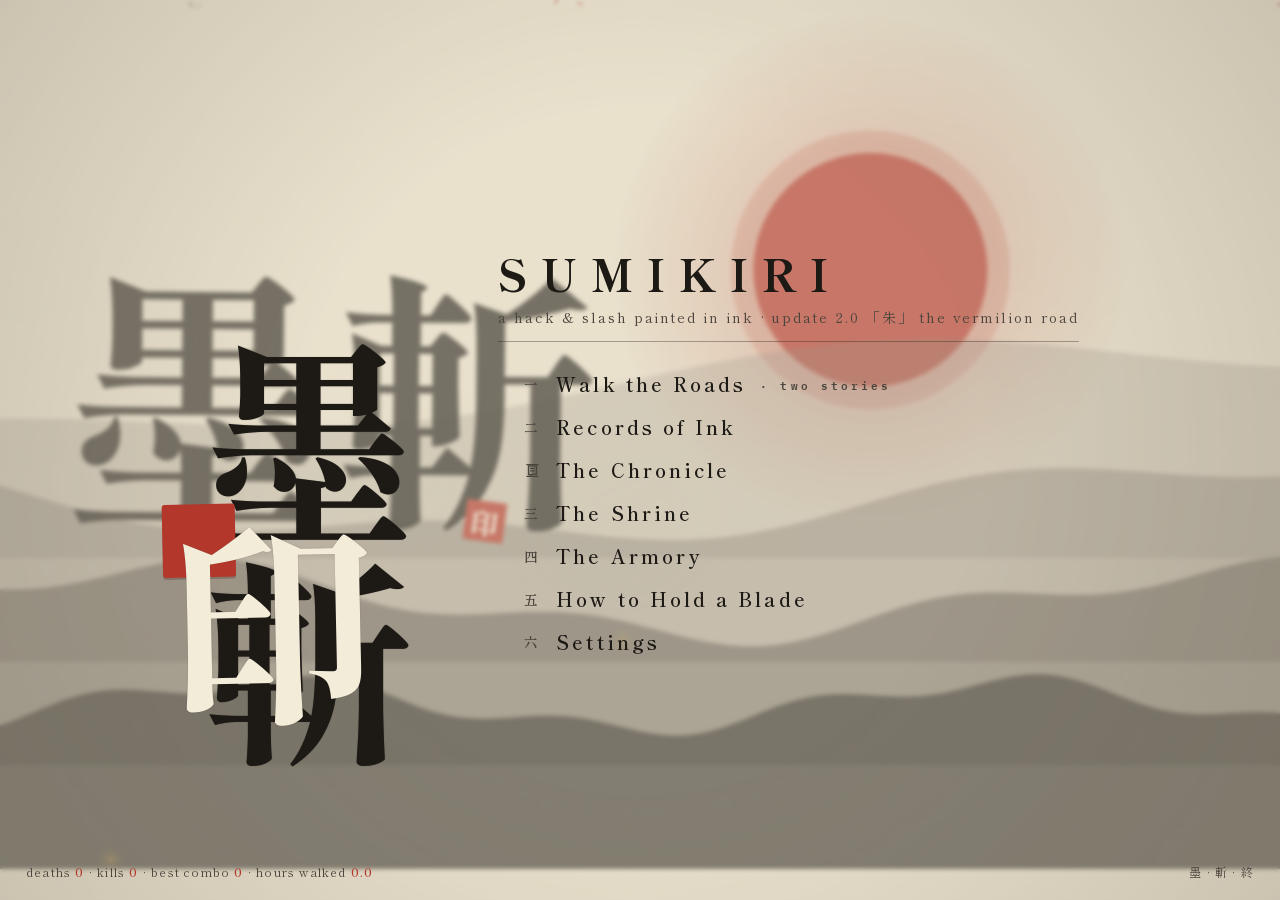
==== commit 0e60b376: "UPDATE 2.0 Update 2.0 — 「朱」 The Vermilion Road is live 🎉 This is the biggest update yet, and it's al" ====
--- a/public/game/index.html
+++ b/public/game/index.html
@@ -125,6 +125,15 @@
 .rec-note{font-size:12.5px;color:var(--gold);letter-spacing:.08em;margin-top:14px;min-height:18px}
 
 .act-strip{display:flex;gap:14px;flex-wrap:wrap;justify-content:center;padding:16px 0 10px}
+.story-head{display:flex;align-items:baseline;gap:12px;margin:20px 0 0;padding:0 6px;border-bottom:2px solid var(--ink);padding-bottom:6px}
+.story-head .sk{font-size:34px;font-weight:800;line-height:1}
+.story-head .sn{font-weight:800;letter-spacing:.16em;font-size:15px}
+.story-head .ss{font-size:10.5px;color:var(--ink2);letter-spacing:.12em}
+.story-head.s2{border-color:var(--red)}
+.story-head.s2 .sk{color:var(--red)}
+.story-head.s2 .sn{color:var(--red)}
+.act-node.s2 .a-kan{color:var(--red)}
+.act-node.s2{border-color:var(--red)}
 .act-node{width:150px;padding:16px 10px 14px;border:2px solid var(--ink);background:var(--paper3);cursor:pointer;text-align:center;position:relative;
   box-shadow:3px 3px 0 rgba(29,26,22,.24);transition:transform .13s ease,box-shadow .13s ease}
 .act-node:hover:not(.locked){transform:translate(-2px,-2px);box-shadow:5px 5px 0 rgba(179,55,42,.32);border-color:var(--red)}
@@ -354,6 +363,10 @@
   .rec-h span:nth-child(6),.rec-r span:nth-child(6){display:none} /* difficulty reads in the rank */
   /* the roads: two nodes abreast */
   .act-strip{gap:10px}
+  .story-head{gap:8px;margin:14px 0 0}
+  .story-head .sk{font-size:26px}
+  .story-head .sn{font-size:12.5px;letter-spacing:.1em}
+  .story-head .ss{display:none}
   .act-node{width:44vw;max-width:175px;padding:12px 8px 10px}
   .act-node .a-kan{font-size:36px}
   .act-node .a-name{min-height:32px;font-size:11.5px}
@@ -400,19 +413,15 @@
     <div class="t-kanji"><span>墨</span><span>斬</span><span class="seal title-seal">印</span></div>
     <div class="t-side">
       <h1>SUMIKIRI</h1>
-      <div class="tag">a hack &amp; slash painted in ink · v8 「犬 edition」</div>
+      <div class="tag">a hack &amp; slash painted in ink · update 2.0 「朱」 the vermilion road</div>
       <nav class="menu">
-        <button class="mbtn" data-go="acts"><span class="idx">一</span>Walk the Road</button>
-        <button class="mbtn" id="btn-abyss" data-go="abyss"><span class="idx">二</span>The Abyss <small class="mono" id="ab-best" style="font-size:12px;color:var(--ink2)"></small></button>
-        <button class="mbtn" id="btn-gauntlet" data-go="gauntlet"><span class="idx">三</span>The Gauntlet <small class="mono" id="gt-best" style="font-size:12px;color:var(--ink2)"></small></button>
-        <button class="mbtn" id="btn-meido" data-go="meido"><span class="idx">四</span>The Night Road <small class="mono" id="md-best" style="font-size:12px;color:var(--ink2)"></small></button>
-        <button class="mbtn" id="btn-meido-daily" data-go="meidoDaily"><span class="idx">五</span>Rite of the Day <small class="mono" id="md-daily" style="font-size:12px;color:var(--ink2)"></small></button>
-        <button class="mbtn" data-go="records"><span class="idx">六</span>Records of Ink</button>
+        <button class="mbtn" data-go="acts"><span class="idx">一</span>Walk the Roads <small class="mono" style="font-size:11px;color:var(--ink2)">· two stories</small></button>
+        <button class="mbtn" data-go="records"><span class="idx">二</span>Records of Ink</button>
         <button class="mbtn" data-go="chrono" aria-label="The Chronicle — every change the ink has taken"><span class="idx" style="display:flex;align-items:center;justify-content:center"><svg width="19" height="19" viewBox="0 0 24 24" fill="none" stroke="currentColor" stroke-width="1.7" stroke-linecap="round" stroke-linejoin="round" aria-hidden="true" style="display:block"><path d="M5 4.6h14"/><path d="M5 19.4h14"/><path d="M7 6.2h10V17c-1.7-.9-3.3-.9-5 0-1.7.9-3.3.9-5 0z"/><path d="M9.7 9.4h4.6"/><path d="M9.7 12.4h4.6"/></svg></span>The Chronicle</button>
-        <button class="mbtn" data-go="shrine"><span class="idx">七</span>The Shrine</button>
-        <button class="mbtn" data-go="armory"><span class="idx">八</span>The Armory</button>
-        <button class="mbtn" data-go="help"><span class="idx">九</span>How to Hold a Blade</button>
-        <button class="mbtn" data-go="settings"><span class="idx">十</span>Settings</button>
+        <button class="mbtn" data-go="shrine"><span class="idx">三</span>The Shrine</button>
+        <button class="mbtn" data-go="armory"><span class="idx">四</span>The Armory</button>
+        <button class="mbtn" data-go="help"><span class="idx">五</span>How to Hold a Blade</button>
+        <button class="mbtn" data-go="settings"><span class="idx">六</span>Settings</button>
       </nav>
     </div>
   </div>
@@ -422,9 +431,9 @@
 
 <div class="screen" id="s-acts">
   <div class="page">
-    <div class="page-head"><h2>THE ROADS</h2><span class="sub">seven acts to the blank page</span></div>
+    <div class="page-head"><h2>THE ROADS 路</h2><span class="sub">two stories · one page</span></div>
     <div class="page-body">
-      <div class="act-strip" id="act-strip"></div>
+      <div id="roads-body"></div>
       <div class="btnrow" style="margin-top:14px"><button class="mbtn" data-go="title"><span class="idx">◆</span>Back</button></div>
     </div>
   </div>
@@ -551,7 +560,7 @@
     <div class="page-head"><h2>RECORDS OF INK 銘</h2><span class="sub">names carved by other hands</span></div>
     <div class="page-body">
       <div class="recs-tabs">
-        <button data-rec="abyss">ABYSS 無</button><button data-rec="meido">NIGHT 冥</button><button data-rec="gauntlet">GAUNTLET 連</button><button data-rec="story">STORY 終</button>
+        <button data-rec="abyss">ABYSS 無</button><button data-rec="meido">NIGHT 冥</button><button data-rec="gauntlet">GAUNTLET 連</button><button data-rec="story">INK 墨</button><button data-rec="story2">朱 VERMILION</button>
       </div>
       <div class="rec-list" id="rec-list"><div class="rec-empty">gathering the pages…</div></div>
       <div id="rec-own"></div>
@@ -618,6 +627,8 @@
   <p class="mono" style="font-size:11px;opacity:.65">fullscreen (in settings) locks it there</p>
   <button class="mbtn" id="rotate-dismiss"><span class="idx">◆</span>Play anyway</button>
 </div>
+<script src="story2.js"></script>
+<script src="ambient2.js"></script>
 <script>
 'use strict';
 const TAU=Math.PI*2, PI=Math.PI;
@@ -645,7 +656,7 @@
 
 const SAVE_KEY='sumikiri_v1';
 const defaultSave=()=>({ash:0,meta:{vit:0,str:0,spd:0,fortune:0,discipline:0,rejuv:0,talisman:0,ki:0,mirror:0,stance:0,step:0,edge:0,rhythm:0,gourd:0},
-  weapons:{katana:true},lastWeapon:'katana',unlockedAct:1,abyssUnlocked:false,abyssBest:0,gauntletUnlocked:false,gauntletBest:0,meidoBest:0,
+  weapons:{katana:true},lastWeapon:'katana',unlockedAct:1,unlockedAct2:1,achieved2:false,abyssUnlocked:false,abyssBest:0,gauntletUnlocked:false,gauntletBest:0,meidoBest:0,
   difficulty:1,shake:true,numbers:true,codex:true,haptic:true,seenHelp0:false,recordsName:'',stats:{kills:0,deaths:0,bestCombo:0,playTime:0}});
 let SAVE=defaultSave();
 (function(){
@@ -883,7 +894,7 @@
   codexQ:[],codexSeen:null,codexCur:null,codexT:0,zpC:0,codexArm:0};
 let P=null;
 const bl=id=>G.run?(G.run.blessings[id]||0):0;
-const curAct=()=>G.run?(G.run.meido?9:(G.run.abyss?Math.min(7,1+Math.floor(G.run.wave/4)):(G.run.gauntlet?7:G.run.act))):1;
+const curAct=()=>G.run?(G.run.meido?9:(G.run.abyss?Math.min(7,1+Math.floor(G.run.wave/4)):(G.run.gauntlet?7:(G.run.story===2?10+G.run.act:G.run.act)))):1;
 resize();
 
 const WEAPONS={
@@ -892,6 +903,7 @@
   twin:{name:'Twin Blades',kanji:'双',desc:'A blur of steel in four beats. Critical instinct.',dmg:[7,7,9,13],rate:.17,range:68,arc:1.95,knock:70,cost:900,crit:.08},
   kanabo:{name:'Kanabō',kanji:'棒',desc:'Slow, brutal, shield-breaking. Every landfall trembles.',dmg:[27,42],rate:.52,range:94,arc:2.6,knock:340,cost:1400,guardBreak:true},
   kasa:{name:'Iron Kasa',kanji:'傘',desc:'A shed roof on a haft. Heavy in the hand, generous to the parry — every deflect answers with a fan of ink.',dmg:[11,14,17],rate:.32,range:82,arc:2.2,knock:120,cost:2200,unique:'+30% deflect window · deflects counter with an ink fan'}};
+if(window.STORY2)Object.assign(WEAPONS,STORY2.weapons); // the brush joins the armory
 const WKEYS=Object.keys(WEAPONS);
 
 const BLESS=[
@@ -951,6 +963,7 @@
   mirror:{name:'Mirror Shade',k:'鏡',hp:52,spd:120,r:14,dmg:8,ash:0,atk:'volley',rng:420,wind:.55,rec:1.05,keep:250},
   ronin:{name:'Fallen Ronin',k:'浪',hp:70,spd:118,r:16,dmg:14,ash:12,atk:'riposte',rng:118,wind:.5,rec:.5,chain:3},
   archer:{name:'Ashigaru Archer',k:'弓',hp:40,spd:92,r:15,dmg:11,ash:10,atk:'arrow',rng:999,wind:.8,rec:1.1,keep:340}};
+if(window.STORY2)Object.assign(ENEMY,STORY2.enemy); // story 2: the vermilion cast
 
 const BOSSES={
   uzu:{name:'Uzu, the Whirlpool Blade',kanji:'渦',hp:260,r:26,spd:112,touch:6,duel:1,moves:['blinkStrike','gust','chainDash']},
@@ -963,6 +976,7 @@
   raijin:{name:'Raiden, Drum of a Hundred Storms',kanji:'雷',hp:1100,r:36,spd:74,touch:9,moves:['bolts','spiralBurst','chainDash','shock']},
   hollow:{name:'The Hollow Daimyō',kanji:'灰',hp:1280,r:38,spd:92,touch:10,moves:['charge','volley','bolts','summon','nova','chainDash'],summon:'wraith'},
   kami:{name:'The Nameless Kami',kanji:'空',hp:1580,r:32,spd:100,touch:9,phased:true,moves:['rain','spiralBurst','summon','blinkVolley'],moves2:['mirrorDash','wave','clones','volley'],summon:'kappa'}};
+if(window.STORY2)Object.assign(BOSSES,STORY2.bosses); // story 2: the six keepers of 朱
 const GAUNTLET=['uzu','goroki','zangetsu','orochi','jin','sojobo','yuki','raijin','hollow','kami'];
 
 // ---- the night road 冥 ------------------------------------------------------
@@ -1062,6 +1076,7 @@
   raijin:'Act 5. Drums orbit him. Bolts fall on your shadow — keep the shadow moving.',
   hollow:'Act 4 of the spirit. Charges, volleys, calls the wraiths. Grey, but not empty.',
   kami:'Act 7. The painter\u2019s hand. At half it cracks and learns your tricks back.'};
+if(window.STORY2)Object.assign(BESTIARY,STORY2.bestiary); // story 2: field notes for the new road
 
 // ---- the codex: first-sight cards ---------------------------------------------
 // every foe gets one introduction per run. dying and walking again keeps the
@@ -1177,6 +1192,7 @@
       ['Imp Summons','even the blank page borrows imps',''],
       ['Blink Barrage','arrives firing — deflect the shards','d'],
       ['Second Hand','past half: mirror dashes, your own clones, waves of ink — nothing you have not survived before','p']]}};
+if(window.STORY2)Object.assign(CODEX,STORY2.codex); // story 2: the vermilion codex
 
 // ---- the ink kitchen: everything you see is baked at boot on offscreen
 // canvases, with a few live layers (wind, weather, light) drawn per frame.
@@ -1525,7 +1541,8 @@
       g.fillStyle='#c9c2ab';
       g.beginPath();g.moveTo(30,0);g.lineTo(25,-2.4);g.lineTo(25,2.4);g.closePath();g.fill();
       caps(g,0,-5,9,-8,2.4,'#3f4a3f');caps(g,0,5,9,8,2.4,'#3f4a3f');}};
-  for(const k in defs)ESPR[k]=spr(Math.ceil(ENEMY[k].r*5.4),defs[k]);}
+  for(const k in defs)ESPR[k]=spr(Math.ceil(ENEMY[k].r*5.4),defs[k]);
+  if(window.STORY2)for(const k in STORY2.painters)ESPR[k]=spr(Math.ceil((ENEMY[k]||{r:14}).r*5.4),STORY2.painters[k]);}
 
 const BSPR={};
 function bakeBosses(){
@@ -1762,7 +1779,8 @@
       oBlob(g,28,15,4.4,3,'#3a3430');
       g.fillStyle='rgba(29,26,22,0.5)';
       g.beginPath();g.arc(-4,16,2,0,TAU);g.arc(8,13,1.5,0,TAU);g.fill();}};
-  for(const k in defs)BSPR[k]=spr(Math.ceil(BOSSES[k].r*5.6),defs[k]);}
+  for(const k in defs)BSPR[k]=spr(Math.ceil(BOSSES[k].r*5.6),defs[k]);
+  if(window.STORY2)for(const k in STORY2.bossPainters)BSPR[k]=spr(Math.ceil((BOSSES[k]||{r:30}).r*5.6),STORY2.bossPainters[k]);}
 
 // per-act light direction for shadows + the color grade baked to screen size
 const GRADE={
@@ -1775,6 +1793,7 @@
   7:{tint:'rgba(251,247,236,0.14)',lx:0,ly:0,shadow:'rgba(60,60,70,0.12)',vig:.2,amb:'blank'},
   8:{tint:'rgba(140,43,31,0.09)',lx:0,ly:.7,shadow:'rgba(60,16,10,0.3)',vig:.5,amb:'abyss'},
   9:{tint:'rgba(44,58,94,0.15)',lx:.22,ly:.28,shadow:'rgba(10,14,26,0.4)',vig:.5,amb:'moon'}};
+if(window.STORY2)Object.assign(GRADE,STORY2.grade); // story 2: light for the vermilion road
 const gradeOf=()=>GRADE[curAct()]||GRADE[1];
 function gradeLayer(){
   const act=curAct();
@@ -1826,7 +1845,8 @@
     g.strokeStyle='rgba(160,176,204,0.16)';g.lineWidth=2;
     for(let i=0;i<4;i++){g.beginPath();g.ellipse(RW*.62,RH*.8-i*16,120-i*14,26-i*4,0,0,TAU);g.stroke();}}
   if(G.run&&G.run.abyss){g.fillStyle='rgba(46,24,20,0.34)';g.fillRect(0,0,RW,RH);}
-  for(let i=0;i<30;i++){const x=hash01(seed+i*3)*RW,y=hash01(seed+i*7)*RH;
+  if(act>=11&&window.STORY2){STORY2.buildFloor(act,g,seed);}
+  else for(let i=0;i<30;i++){const x=hash01(seed+i*3)*RW,y=hash01(seed+i*7)*RH;
     if(act===1){
       g.strokeStyle='rgba(120,130,70,0.4)';g.lineWidth=1.6;
       for(let j=0;j<4;j++){const bx=x+j*5;
@@ -1898,6 +1918,7 @@
 // live props that sway in the wind — grass, reeds, bamboo, embers' stalks.
 // generated deterministically per act so the field doesn't reshuffle on redraw.
 function buildProps(act){
+  if(act>=11&&window.STORY2){STORY2.buildProps(act);return;} // the red road paints its own
   const pr=[];
   const n=act===7?26:(act===4?36:(act===9?42:88));
   for(let i=0;i<n;i++){
@@ -2102,7 +2123,8 @@
   P.st.rate=1/(1+bl('thousand')*.15);
   P.maxhp=100+m.vit*12+bl('inkwell')*25;P.hp=Math.min(P.hp,P.maxhp);
   if(P.dashCharges>P.st.dashMax)P.dashCharges=P.st.dashMax;
-  if(P.gourd===undefined||P.gourd>P.st.gourdMax)P.gourd=P.st.gourdMax;}
+  if(P.gourd===undefined||P.gourd>P.st.gourdMax)P.gourd=P.st.gourdMax;
+  if(G.run&&G.run.story===2&&window.STORY2)STORY2.recalc(P);} // her body answers differently
 
 function startSwing(){const w=WEAPONS[P.weapon];const idx=P.comboIdx%w.dmg.length;
   P.swing={t:0,dur:w.rate*P.st.rate,idx,hit:false,flip:idx%2===1};
@@ -2122,6 +2144,7 @@
       let crit=Math.random()<P.st.crit;if(crit)dmg*=2;
       if(P.mantle>0)dmg*=1.5;if(P.veng){dmg*=1.6;P.veng=false;}
       if(P.dmgBuffT>0)dmg*=1.25;
+      if(G.run&&G.run.story===2&&window.STORY2)dmg*=1+STORY2.momentum()*.3; // 朱勢 — momentum is her edge
       if(bl('execute')&&e.hp<e.maxhp*.25)dmg*=2;
       if(e.broken&&e.boss){dmg=dmg*2+e.maxhp*.15;e.broken=false;e.posture=0;
         slowmo(.4,.25);AU.stamp();trauma(.5);G.wash=.5;G.zp=.45;G.lbxT=.6;
@@ -2222,6 +2245,9 @@
     G.fx.push({kind:'impact',x:src.x,y:src.y,t:0,dur:.2});
     slowmo(.26,.3);trauma(.32);}}
 function doArt(){P.ki=0;P.artT=.5;slowmo(.5,.2);AU.ki();G.flash=.5;G.wash=.35;trauma(.5);G.zp=.35;
+  if(G.run&&G.run.story===2&&window.STORY2){STORY2.doArt(); // 紅潮 — her tide, not the spin
+    for(const pr of G.projs)if(!pr.friendly)pr.dead=true;
+    inkBurst(P.x,P.y,30,RED2,1.4);splat(P.x,P.y,true);hitstop(.1);return;}
   G.fx.push({kind:'arts',t:0,dur:.55});
   const rng=(P.weapon==='naginata'?280:240)*P.st.range;
   G.slashes.push({ang:0,spread:TAU,range:rng,t:0,dur:.4,flip:false,art:true});
@@ -2255,8 +2281,8 @@
   if(md){d=Object.assign({},d);
     if(mdHas('peril'))d.peril=Math.min(.8,(d.peril||0)*2);
     if(mdHas('still'))d.rec=(d.rec||1)*1.2;}
-  const hsc=1.5*(md?(1+(G.run.milestone-1)*.09)*DIFFI().hp:(1+.3*(act-1))*DIFFI().hp); // every foe carries half again the flesh
-  const dsc=md?(1+(G.run.milestone-1)*.05)*DIFFI().dmg:(1+.18*(act-1))*DIFFI().dmg;
+  const hsc=1.5*(md?(1+(G.run.milestone-1)*.09)*DIFFI().hp:(1+.3*((G.run&&G.run.story===2?G.run.act:act)-1))*DIFFI().hp); // every foe carries half again the flesh
+  const dsc=md?(1+(G.run.milestone-1)*.05)*DIFFI().dmg:(1+.18*((G.run&&G.run.story===2?G.run.act:act)-1))*DIFFI().dmg;
   const e={type,def:d,x,y,vx:0,vy:0,kx:0,ky:0,r:d.r*(elite?1.2:1),facing:rnd(TAU),state:'seek',t:0,cd:rnd(.3,1),flash:0,stun:0,elite,
     hp:d.hp*hsc*(elite?2.4:1)*(md&&mdHas('armored')?1.4:1)*(G.run.abyss?1+G.run.wave*.03:1),maxhp:0,spd:d.spd*DIFFI().spd*(elite?1.12:1)*(md&&mdHas('frenzy')?1.25:1),dmg:d.dmg*dsc*(elite?1.25:1),
     bob:rnd(TAU),rotS:0,rotT:0,rotAcc:0,life:0,fireT:0,aim:0,chan:0,tpCd:0,side:0,healing:null,atkDone:false,dead:false,
@@ -2284,6 +2310,7 @@
     if(e.posture>=e.postureMax&&!e.broken)breakEnemy(e);}
   if(e.hp<=0)killEnemy(e);}
 function killEnemy(e){if(e.dead)return;e.dead=true;e.deadT=0;
+  if(e.def&&e.def.s2&&window.STORY2)STORY2.onKill(e); // the doro split, and whatever else the red road keeps
   splat(e.x,e.y,e.boss||e.elite);inkBurst(e.x,e.y,e.boss?60:16,INK,e.boss?2:1);
   for(let i=0;i<3;i++)addPart({x:e.x+rnd(-8,8),y:e.y-6,vx:rnd(-14,14),vy:rnd(-90,-40),life:rnd(.6,1),max:1,size:rnd(1.6,3),color:'rgba(74,68,60,0.8)',grav:-40,drag:.96});
   const ash=Math.round((e.def.ash||0)*(1+(G.run.abyss?G.run.wave*.05:G.run.gauntlet?1+G.gauntIdx*.15:G.run.meido?1+G.run.milestone*.18:G.run.act*.25))*(1+G.style.rank*.25)*(1+SAVE.meta.fortune*.1)*(e.elite?3:1)*(mdHas('grace')?2:1));
@@ -2364,6 +2391,8 @@
     else if(dp<kd-30)move(P.x,P.y,-.8*back);
     else{const ta=angP+PI/2*(e.side||(e.side=Math.random()<.5?1:-1));
       e.vx=lerp(e.vx,Math.cos(ta)*e.spd*.5,1-Math.exp(-4*dt));e.vy=lerp(e.vy,Math.sin(ta)*e.spd*.5,1-Math.exp(-4*dt));}};
+  // story 2's cast runs its own state machine — same bodies, new ideas
+  if(e.def.s2&&window.STORY2&&STORY2.updateEnemy(e,dt,dp,angP,move,keepDist))return;
   switch(e.state){
   case 'seek':
     if(e.type==='ronin'){
@@ -2602,6 +2631,7 @@
  up(b,dt){if(b.sub===0&&b.mt>.85){b.sub=1;b.mt=0;
    G.rings.push({x:b.x,y:b.y,r:50,spd:175,w:30,dmg:16*b.dmgS,max:980,pHit:false});AU.roar();trauma(.4);}
   if(b.mt>1.4)bossEnd(b);}}};
+if(window.STORY2)Object.assign(BOSSMOVES,STORY2.bossMoves); // story 2: the new mechanics;
 
 function updateBoss(b,dt){b.t+=dt;b.bob+=dt*2;if(b.flash>0)b.flash-=dt;b.touchCd-=dt;
   if(b.hitT>0)b.hitT-=dt;
@@ -2636,14 +2666,14 @@
   const md=G.run&&G.run.meido;
   const hs=1.5*(duel?DIFFI().hp*(md?1+(G.run.milestone-1)*.05:1):
     (md?(1+(G.run.milestone-1)*.13)*DIFFI().hp:
-    (1+.22*(act-1))*(G.run.abyss?1+G.run.wave*.04:1)*(G.run.gauntlet?1+G.gauntIdx*.07:1)*DIFFI().hp));
+    (1+.22*((G.run&&G.run.story===2?G.run.act:act)-1))*(G.run.abyss?1+G.run.wave*.04:1)*(G.run.gauntlet?1+G.gauntIdx*.07:1)*DIFFI().hp));
   const introT=duel?1.3:2.4;
   const b={boss:true,id,def:d,def0:d,name:d.name,x:RW/2,y:RH*.3,vx:0,vy:0,r:d.r,
-    hp:d.hp*hs,maxhp:d.hp*hs,spd:d.spd*DIFFI().spd,dmgS:(1+.18*(act-1))*DIFFI().dmg,
+    hp:d.hp*hs,maxhp:d.hp*hs,spd:d.spd*DIFFI().spd,dmgS:(1+.18*((G.run&&G.run.story===2?G.run.act:act)-1))*DIFFI().dmg,
     facing:PI/2,state:'intro',stateT:introT,sub:0,mt:0,move:null,lastMove:null,phase2:false,flash:0,stun:0,
     touchCd:0,hist:[],t:0,bob:0,h:0,kanji:d.kanji,tx:RW/2,ty:RH*.3,fireT:0,spir:0,hidden:false,
     hitP:false,dead:false,elite:false,life:0,perilDash:false,duel,
-    posture:0,postureMax:0,broken:false,brokenT:0,pLastHit:0};
+    posture:0,postureMax:0,broken:false,brokenT:0,pLastHit:0,orbs:null};
   b.postureMax=45+b.maxhp*.045;
   G.boss=b;G.enemies.push(b);G.bossIntroT=introT;codexMeet(id,b.x,b.y);
   if(duel){AU.taiko(.45);addFloat(RW/2,RH*.3,'DUEL',RED,22);}
@@ -2820,7 +2850,14 @@
     else if(SAVE.lastWeapon===id){btn.textContent='in hand';btn.disabled=true;}
     else{btn.textContent='take it';btn.onclick=()=>{SAVE.lastWeapon=id;persist();AU.ui();renderArmory();};}
     row.appendChild(btn);list.appendChild(row);});}
-function renderActs(){const strip=$('#act-strip');if(!strip)return;strip.innerHTML='';
+function renderActs(){const body=$('#roads-body');if(!body)return;body.innerHTML='';
+  const section=(kan,name,sub,s2)=>{const h=document.createElement('div');
+    h.className='story-head'+(s2?' s2':'');
+    h.innerHTML=`<span class="sk">${kan}</span><span class="sn">${name}</span><span class="ss">${sub}</span>`;
+    body.appendChild(h);
+    const strip=document.createElement('div');strip.className='act-strip';body.appendChild(strip);return strip;};
+  // the first road: ink — the ronin's seven acts
+  const s1=section('墨','THE INK ROAD','the nameless blade · seven acts');
   ACTS.forEach((a,i)=>{const act=i+1,locked=act>SAVE.unlockedAct;
     const d=document.createElement('div');d.className='act-node'+(locked?' locked':'')+(act===SAVE.unlockedAct?' cur':'');
     let dots='';for(let j=0;j<a.stages.length;j++)dots+='<i'+(act<SAVE.unlockedAct?' class="done"':'')+'></i>';
@@ -2828,28 +2865,45 @@
       <div class="a-tag">act ${act}${a.stages.some(s=>s.duel)?' · duel':''}</div>
       <div class="a-dots">${dots}</div>`+
       (locked?`<div class="lock"><span>封</span></div>`:'');
-    if(!locked)d.onclick=()=>{AU.ui();startRun(act,false);};
-    strip.appendChild(d);});
+    if(!locked)d.onclick=()=>{AU.ui();startRun(act,false,false,1);};
+    s1.appendChild(d);});
+  // the second road: vermilion — akane's six (update 2.0)
+  if(window.STORY2){
+    const s2=section('朱','THE VERMILION ROAD','akane the brush-dancer · six acts · a different hand',true);
+    const unlocked=SAVE.unlockedAct2||1;
+    STORY2.acts.forEach((a,i)=>{const act=i+1,locked=act>unlocked;
+      const d=document.createElement('div');d.className='act-node s2'+(locked?' locked':'')+(act===unlocked?' cur':'');
+      let dots='';for(let j=0;j<a.stages.length;j++)dots+='<i'+(act<unlocked?' class="done"':'')+'></i>';
+      d.innerHTML=`<div class="a-kan">${a.kanji}</div><div class="a-name">${a.name}</div>
+        <div class="a-tag">act ${act}${a.stages.some(s=>s.duel)?' · duel':''}</div>
+        <div class="a-dots">${dots}</div>`+
+        (locked?`<div class="lock"><span>封</span></div>`:'');
+      if(!locked)d.onclick=()=>{AU.ui();startRun(act,false,false,2);};
+      s2.appendChild(d);});}
+  // the side roads: every bonus mode, one shelf
+  const sb=section('寄','THE SIDE ROADS','bonus modes · where finished blades go');
   const nodes=[];
   nodes.push({kan:'無',name:'The Abyss',tag:'endless · bosses every 6th',best:SAVE.abyssBest?'best wave '+SAVE.abyssBest:'',fn:()=>startRun(1,true)});
   if(SAVE.gauntletUnlocked)nodes.push({kan:'連',name:'The Gauntlet',tag:'ten duels, one page',best:SAVE.gauntletBest?'best '+fmtT(SAVE.gauntletBest):'',fn:()=>startGauntlet()});
-  else nodes.push({kan:'連',name:'The Gauntlet',tag:'finish the story first',best:'',fn:null,lock:'封'});
+  else nodes.push({kan:'連',name:'The Gauntlet',tag:'finish the ink road first',best:'',fn:null,lock:'封'});
   if(SAVE.abyssUnlocked){
     nodes.push({kan:'冥',name:'The Night Road',tag:'nine marks · reshuffled every run',best:SAVE.meidoBest?'deepest mark '+SAVE.meidoBest:'',fn:()=>startMeido(false)});
     nodes.push({kan:'日',name:'Rite of the Day',tag:'one seed, shared by every blade',best:'',fn:()=>startMeido(true)});}
+  else nodes.push({kan:'冥',name:'The Night Road',tag:'reach act 3 of the ink road',best:'',fn:null,lock:'封'});
   for(const n of nodes){const d=document.createElement('div');
     d.className='act-node side-node'+(n.fn?'':' locked');
     d.innerHTML=`<div class="a-kan">${n.kan}</div><div class="a-name">${n.name}</div><div class="a-tag">${n.tag}</div>`+
       (n.best?`<div class="a-tag" style="color:var(--gold)">${n.best}</div>`:'')+
       (n.lock?`<div class="lock"><span>${n.lock}</span></div>`:'');
     if(n.fn)d.onclick=()=>{AU.ui();n.fn();};
-    strip.appendChild(d);}}
-
-function startRun(act,abyss=false,keepBook=false){G.run={act,stage:1,blessings:{},ashEarned:0,kills:0,time:0,totalTime:0,stageTime:0,bestCombo:0,deaths:0,revived:false,abyss,wave:1,bossDead:null,gauntlet:false};
+    sb.appendChild(d);}}
+
+function startRun(act,abyss=false,keepBook=false,story=1){G.run={act,stage:1,blessings:{},ashEarned:0,kills:0,time:0,totalTime:0,stageTime:0,bestCombo:0,deaths:0,revived:false,abyss,wave:1,bossDead:null,gauntlet:false,story};
   if(!keepBook)G.codexSeen=new Set(); // a fresh run re-introduces the cast
   G.codexQ.length=0;G.codexCur=null;G.grantQ.length=0;G.grantShow=null;
   P=newPlayer();P.ownedWeapons=WKEYS.filter(w=>SAVE.weapons[w]);
-  if(!P.ownedWeapons.includes(SAVE.lastWeapon))SAVE.lastWeapon='katana';
+  if(story===2&&window.STORY2){STORY2.setupPlayer(P);SAVE.lastWeapon=P.weapon;persist();}
+  if(!P.ownedWeapons.includes(SAVE.lastWeapon))SAVE.lastWeapon=P.ownedWeapons[0]||'katana';
   P.weapon=SAVE.lastWeapon;recalc();P.hp=P.maxhp;P.gourd=P.st.gourdMax;
   for(let i=0;i<SAVE.meta.discipline;i++)grantBlessing(choice(BLESS),true);
   startStage();}
@@ -2899,10 +2953,11 @@
   const ec=mdHas('bones')?1:m*.07;
   const mk=n=>{const a=[];for(let i=0;i<n;i++)a.push({t:pool[(r()*pool.length)|0],e:r()<ec});return a;};
   return[mk(Math.ceil(cnt*.6)),mk(Math.max(2,Math.floor(cnt*.4)))];}
+const ACTS_OF=()=>(G.run&&G.run.story===2&&window.STORY2)?STORY2.acts:ACTS; // which road is being walked
 function currentStageDef(){if(G.run.gauntlet)return{n:'Duel '+(G.gauntIdx+1)+' of '+GAUNTLET.length,w:null};
   if(G.run.meido)return{n:G.run.milestone===5?'The Fifth Mark — a duel':(G.run.milestone===MEIDO_LEN?'The Gate':'Mark '+G.run.milestone),w:null};
   if(G.run.abyss)return{n:'Wave '+G.run.wave,w:null};
-  return ACTS[G.run.act-1].stages[G.run.stage-1];}
+  return ACTS_OF()[G.run.act-1].stages[G.run.stage-1];}
 function startStage(){const run=G.run;
   G.enemies=[];G.projs=[];G.teles=[];G.rings=[];G.marks=[];G.pickups=[];G.slashes=[];G.ghosts=[];G.fx=[];
   G.boss=null;run.bossDead=null;
@@ -2980,6 +3035,11 @@
       else if(boss)actClear();
       else showClear('STAGE CLEARED','bless');}});}
 function actClear(){const act=G.run.act;
+  if(G.run.story===2){ // the vermilion road remembers its own progress
+    if(act<6)SAVE.unlockedAct2=Math.max(SAVE.unlockedAct2||1,act+1);
+    persist();
+    if(act===6){showVictory2();return;}
+    showClear('ACT '+ACTS_OF()[act-1].kanji+' CLEARED','act');return;}
   if(act<7)SAVE.unlockedAct=Math.max(SAVE.unlockedAct,act+1);
   if(act===3)SAVE.abyssUnlocked=true;
   persist();
@@ -3049,11 +3109,20 @@
   persist();setMode('clear');AU.stamp();AU.taiko(.35);}
 function startRunKeep(){G.run.ashEarned=0;G.run.kills=0;G.run.revived=false;startStage();}
 function showVictory(){SAVE.gauntletUnlocked=true;persist();
-  $('#victory-stats').innerHTML=`kills <b>${SAVE.stats.kills}</b> · deaths <b>${SAVE.stats.deaths}</b> · the abyss and the gauntlet await`;
+  $('#victory-stats').innerHTML=`kills <b>${SAVE.stats.kills}</b> · deaths <b>${SAVE.stats.deaths}</b> · the red road is open — and the abyss awaits`;
   $('#victory-rec').textContent='';
-  victoryButtons([['Descend into the Abyss',()=>startRun(1,true)],['The Gauntlet 連',()=>startGauntlet()],['The Roads',()=>toMenu('acts')]]);
+  victoryButtons([['Walk the Vermilion Road 朱',()=>startRun(1,false,false,2)],['Descend into the Abyss',()=>startRun(1,true)],['The Gauntlet 連',()=>startGauntlet()],['The Roads',()=>toMenu('acts')]]);
   setMode('victory');AU.roar();AU.taiko(.55);G.lbxT=1.4;
   lbSubmit('story','victory-rec','victory');}
+// the second road's own ending: the stamp that said yes, declined
+function showVictory2(){SAVE.achieved2=true;persist();
+  const t=Math.round(G.run.totalTime+G.run.time);
+  $('#victory-stats').innerHTML=
+    `the seal is refused · <b class="mono">${fmtT(t)}</b> · kills <b>${G.run.kills}</b> · best combo <b>${G.run.bestCombo}</b><br>the blank page keeps your mark — the red road remembers who made it.`;
+  $('#victory-rec').textContent='';
+  victoryButtons([['The Ink Road, Again',()=>startRun(1)],['The Vermilion Road, Again',()=>startRun(1,false,false,2)],['The Roads',()=>toMenu('acts')]]);
+  setMode('victory');AU.roar();AU.taiko(.6);G.lbxT=1.4;
+  lbSubmit('story2','victory-rec','victory');}
 function showDeath(){const t=G.run.time;
   G.run.totalTime=(G.run.totalTime||0)+t;
   SAVE.stats.deaths++;G.run.deaths++;
@@ -3061,19 +3130,22 @@
   $('#death-line').textContent='"'+choice(DEATHLINES)+'"';
   const where=G.run.gauntlet?'the gauntlet · duel '+(G.gauntIdx+1)+' of '+GAUNTLET.length:
     (G.run.meido?'the night road · mark '+G.run.milestone+' · seed '+G.run.seed:
-    (G.run.abyss?'the abyss · wave '+G.run.wave:'act '+ACTS[G.run.act-1].kanji+' · stage '+G.run.stage));
+    (G.run.abyss?'the abyss · wave '+G.run.wave:
+    (G.run.story===2?'朱 · act '+ACTS_OF()[G.run.act-1].kanji+' · stage '+G.run.stage:
+    'act '+ACTS[G.run.act-1].kanji+' · stage '+G.run.stage)));
   $('#death-stats').innerHTML=`${where} · kills <b>${G.run.kills}</b> · time <b>${fmtT(t)}</b> · ash kept <b>${G.run.ashEarned}</b>`;
   $('#death-rec').textContent='';
   if(G.run.abyss)lbSubmit('abyss','death-rec');
   else if(G.run.gauntlet)lbSubmit('gauntlet','death-rec');
   else if(G.run.meido)lbSubmit('meido','death-rec');
+  else if(G.run.story===2)lbSubmit('story2','death-rec');
   const btns=$('#death-btns');btns.innerHTML='';
   const add=(label,fn)=>{const b=document.createElement('button');b.className='mbtn';
     b.innerHTML=`<span class="idx">◆</span>${label}`;b.onclick=()=>{AU.ui();fn();};btns.appendChild(b);};
-  add('Walk Again',()=>G.run.gauntlet?startGauntlet(true):(G.run.meido?startMeido(G.run.daily,true):startRun(G.run.act,G.run.abyss,true)));
+  add('Walk Again',()=>G.run.gauntlet?startGauntlet(true):(G.run.meido?startMeido(G.run.daily,true):startRun(G.run.act,G.run.abyss,true,G.run.story||1)));
   add('The Shrine',()=>toMenu('shrine'));
   add('The Roads',()=>toMenu('acts'));
-  if(!G.run.gauntlet&&!G.run.meido&&G.run.deaths>=3&&SAVE.difficulty>0)add('Accept Mercy (lower difficulty)',()=>{SAVE.difficulty--;persist();startRun(G.run.act,G.run.abyss,true);});
+  if(!G.run.gauntlet&&!G.run.meido&&G.run.deaths>=3&&SAVE.difficulty>0)add('Accept Mercy (lower difficulty)',()=>{SAVE.difficulty--;persist();startRun(G.run.act,G.run.abyss,true,G.run.story||1);});
   setMode('death');AU.stamp();}
 
 // ---- records: etched server-side when the server exists, and always copied -----
@@ -3099,7 +3171,7 @@
 function lbEntry(mode){
   const run=G.run;if(!run)return null;
   return {name:SAVE.recordsName,mode,
-    wave:mode==='abyss'?Math.max(0,run.wave-1):(mode==='gauntlet'?G.gauntIdx:(mode==='meido'?Math.max(0,run.milestone-1):7)),
+    wave:mode==='abyss'?Math.max(0,run.wave-1):(mode==='gauntlet'?G.gauntIdx:(mode==='meido'?Math.max(0,run.milestone-1):(mode==='story2'?6:7))),
     kills:run.kills,timeSec:Math.max(1,Math.round(run.totalTime)),difficulty:SAVE.difficulty,at:Date.now()};}
 async function lbSubmit(mode,elId='death-rec',ret='death'){
   if(!SAVE.recordsName){pendingMode=mode;pendingRet=ret;openSubmit();return;}
@@ -3149,12 +3221,12 @@
     if(!list)return;
     if(!rows.length){list.innerHTML=`<div class="rec-empty">${alone?'no names in this page\u2019s ledger yet':'no names yet — the page is still blank'}</div>`;}
     else{
-      let html=`<div class="rec-h"><span>RANK</span><span>NAME</span><span>${m==='abyss'?'WAVE':(m==='meido'?'MARKS':'DUELS')}</span><span>KILLS</span><span>TIME</span><span>DIFF</span></div>`;
+      let html=`<div class="rec-h"><span>RANK</span><span>NAME</span><span>${m==='abyss'?'WAVE':(m==='meido'?'MARKS':((m==='story'||m==='story2')?'ACTS':'DUELS'))}</span><span>KILLS</span><span>TIME</span><span>DIFF</span></div>`;
       const DFK=['静','嵐','狱'];
       rows.forEach((r,i)=>{
         const me=r.name===SAVE.recordsName;
         html+=`<div class="rec-r${me?' me':''}"><span class="pos">${i+1}</span><span class="nm">${escapeHtml(r.name)}</span>`+
-          `<span class="dim mono">${m==='abyss'?('w'+r.wave):(m==='meido'?('m'+r.wave):(r.wave+'/10'))}</span><span class="dim mono">${r.kills}</span>`+
+          `<span class="dim mono">${m==='abyss'?('w'+r.wave):(m==='meido'?('m'+r.wave):((m==='story'||m==='story2')?(r.wave+'/'+(m==='story2'?'6':'7')):(r.wave+'/10')))}</span><span class="dim mono">${r.kills}</span>`+
           `<span class="dim mono">${fmtT(r.timeSec)}</span><span class="dim">${DFK[r.difficulty]||'嵐'}</span></div>`;});
       if(alone)html+=`<div class="rec-empty">the wider records are beyond this page\u2019s reach — these names live in its own ledger</div>`;
       list.innerHTML=html;}
@@ -3163,7 +3235,8 @@
       if(m==='abyss')own.textContent=SAVE.abyssUnlocked?(SAVE.abyssBest?'your deepest wave: '+SAVE.abyssBest:'you have not descended yet'):'';
       else if(m==='meido')own.textContent=SAVE.abyssUnlocked?(SAVE.meidoBest?'your deepest mark: '+SAVE.meidoBest:'you have not walked the night yet'):'';
       else if(m==='gauntlet')own.textContent=SAVE.gauntletBest?('your best gauntlet: '+fmtT(SAVE.gauntletBest)):'';
-      else own.textContent=SAVE.gauntletUnlocked?'the story is finished':'finish act 7 to be counted';}
+      else if(m==='story')own.textContent=SAVE.gauntletUnlocked?'the ink road is finished':'finish act 7 to be counted';
+      else if(m==='story2')own.textContent=SAVE.achieved2?'the vermilion road is finished':'refuse the seal to be counted';}
   }catch(e){
     if(list)list.innerHTML='<div class="rec-empty">the records are beyond this page\u2019s reach</div>';}}
 function escapeHtml(s){return String(s).replace(/[&<>"']/g,c=>({'&':'&amp;','<':'&lt;','>':'&gt;','"':'&quot;',"'":'&#39;'}[c]));}
@@ -3191,7 +3264,7 @@
   const grid=$('#help-controls');if(!grid)return;
   const rows=IS_TOUCH?[
     ['left thumb (lower half)','move'],['斬 big button','attack — hold works'],['弾','deflect — the ring shows its cooldown'],['走','dash — pips are charges'],['絶','ki art — the ring fills with ki'],['酒 top right','drink the gourd'],['tap a weapon tag (top left)','swap blade'],['停 top right','pause'],['two fingers at once','move and cut together']]:
-    [['W A S D / arrows','move'],['left click','attack (hold works)'],['right click','deflect'],['space','dash'],['E','ki art (needs full ki)'],['Q','drink the gourd'],['1 – 5','swap blade (or click a tag)'],['Esc','pause'],['M','mute']];
+    [['W A S D / arrows','move'],['left click','attack (hold works)'],['right click','deflect'],['space','dash'],['E','ki art (needs full ki)'],['Q','drink the gourd'],['1 – 6','swap blade (or click a tag)'],['Esc','pause'],['M','mute']];
   grid.innerHTML='<div class="helpcol"><h4>THE HAND</h4>'+
     rows.map(r=>`<div class="hrow"><b>${r[0]}</b><span>${r[1]}</span></div>`).join('')+'</div>';
   const besti=$('#help-besti');if(!besti)return;
@@ -3206,6 +3279,14 @@
 
 const CHTAG={new:'新',fix:'修',vis:'絵',cbt:'戦',eco:'社',base:'基'};
 const CHRONICLE=[
+  {v:'2.0',kan:'朱',name:'update 2.0 — the vermilion road',note:'a second story, a second hand, and the page learned to be deep',items:[
+    ['new','THE VERMILION ROAD 朱 — a whole second campaign: six acts, its own sky, its own ground, and a new ending; the first story is now named — 墨 THE INK ROAD, and both roads hang side by side on the roads page'],
+    ['new','AKANE 茜, the brush-dancer — the second hand: faster and lighter than the ronin, her great brush sweeping wide vermilion arcs; momentum is her edge (朱勢 — speed itself sharpens her strokes, and a red ring shows how much), and her ki spends as 紅潮, a crimson tide of ink across the field instead of the spin'],
+    ['new','eight new foes with ideas the first road never taught: foxes that sidestep your swing, wisps that argue in ember cones, mud golems that split on death, darts that chase you, cats that hunt invisible, a dancer whose blades orbit her, and guardian drums that cross the field in force'],
+    ['new','six new keepers — Kodama-hime, Akari of the Lantern River, Kurogane the Iron Brush (a duel), Ginro of the Silver Grass, Hibana of the Ashfall, and at the end, THE SEAL-MASTER 印 — every one of them fights with mechanics the first road never drew: gravity wells, crossing lines of force, orbiting blades, seeking shards, chained stamp-falls'],
+    ['new','the codex grows to thirty-five cards — the whole second road gets its first-sight introductions, pips, and field notes'],
+    ['vis','the world is deeper everywhere: cloud-shadows drift over every battlefield, a bloom follows each act\u2019s key light, lanterns float down the red river, spirit wisps cross the hollow, the silver grass breathes in combs of light — and all of it is drawn for free, stateless on the clock'],
+    ['new','the roads page: two stories and a shelf of side roads; the title menu sheds its bonus buttons and keeps only the doors that matter']]},
   {v:'v8',kan:'犬',name:'the hound edition',note:'the dogs learned restraint, and the world learned to breathe',items:[
     ['cbt','the hounds no longer take their own lives — they hunt, they bite, and every bite can be turned with the blade; only blood lights the powder now: wound a hound and a red ring counts down to its bloom — break off the ring, or herd the dog into its pack and let the chain do your killing'],
     ['cbt','one clean killing stroke, landed whole before the fuse burns deep, stills the powder where it sleeps — mastery skips the fire entirely'],
@@ -3398,7 +3479,7 @@
       if(e.deadT>.5)G.enemies.splice(i,1);continue;}
     if(e.boss)updateBoss(e,dt);else updateEnemy(e,dt);}
   // the drowned bridge remembers every footfall — rings where the living walk
-  if(curAct()===2&&G.ripples){const tick=(G.t*3.4|0);
+  if((curAct()===2||curAct()===12)&&G.ripples){const tick=(G.t*3.4|0);
     if(tick!==G._ripT){G._ripT=tick;
       if(!P.dead&&Math.hypot(P.vx,P.vy)>70)addRipple(P.x,P.y+8);
       for(const e of G.enemies)if(!e.dead&&!e.hidden&&Math.hypot(e.vx||0,e.vy||0)>60)addRipple(e.x,e.y+6);}}
@@ -3426,6 +3507,10 @@
   for(let i=G.projs.length-1;i>=0;i--){const pr=G.projs[i];
     if(pr.dead){G.projs.splice(i,1);continue;}
     pr.x+=pr.vx*dt;pr.y+=pr.vy*dt;pr.ttl-=dt;pr.spin+=dt*7;
+    if(pr.hom&&!pr.friendly&&!P.dead){ // seeking ink bends toward its target
+      const ta=Math.atan2(P.y-pr.y,P.x-pr.x),ca=Math.atan2(pr.vy,pr.vx);
+      const na=ca+clamp(angDiff(ca,ta),-2.3*dt,2.3*dt),sp=Math.hypot(pr.vx,pr.vy);
+      if(sp>1){pr.vx=Math.cos(na)*sp;pr.vy=Math.sin(na)*sp;}}
     if(pr.ttl<=0||pr.x<WALL-20||pr.x>RW-WALL+20||pr.y<WALL-20||pr.y>RH-WALL+20){G.projs.splice(i,1);continue;}
     if(pr.friendly){for(const e of G.enemies){if(e.dead)continue;
       if(dist(pr.x,pr.y,e.x,e.y)<pr.r+e.r){damageEnemy(e,pr.dmg,{ang:Math.atan2(pr.vy,pr.vx),knock:120,posture:8});
@@ -3524,6 +3609,7 @@
   const inGame=(G.mode==='game'||G.mode==='bless'||G.mode==='pause'||G.mode==='death'||G.mode==='clear'||G.mode==='victory'||G.mode==='submit'||G.mode==='codex')&&G.floorC&&G.run;
   if(inGame)renderWorld();else drawTitleScene();
   if(inGame)ctx.drawImage(gradeLayer(),0,0,W,H);
+  if(inGame&&window.AMBI2)AMBI2.onScreen(); // the bloom that follows the key light
   if(inGame&&G.run&&G.run.meido&&mdHas('mist')&&fogC){ // the sea of fog closes in
     ctx.globalAlpha=.85;ctx.drawImage(fogC,0,0,W,H);ctx.globalAlpha=1;}
   if(inGame)drawFgPetals(); // the near air — petals between you and the world
@@ -3556,6 +3642,7 @@
   ctx.scale(zp,zp);ctx.translate(-G.cam.x,-G.cam.y);
   ctx.drawImage(G.floorC,0,0);
   const act=curAct();
+  if(window.AMBI2)AMBI2.onFloor(act); // heavy ambience: cloud-shadows, ground life
   if(act===1||act===3||act===7){ // dawn light leans through in living shafts
     ctx.save();ctx.globalCompositeOperation='lighter';
     for(let i=0;i<3;i++){
@@ -3661,6 +3748,7 @@
   ctx.globalAlpha=1;ctx.textAlign='left';
   drawWeather();
   drawGusts();
+  if(window.AMBI2)AMBI2.overWorld(act); // heavy ambience: foreground depth, drifting bodies
   ctx.restore();}
 
 function drawWater(){ctx.strokeStyle='#9db4d8';
@@ -3824,6 +3912,7 @@
     ctx.stroke();}
   ctx.globalAlpha=1;}
 function drawWeather(){const act=curAct();
+  if(act>=11&&window.STORY2)return STORY2.drawWeather(act);
   const n=Math.round((act===5?46:(act===4?30:(act===1?12:(act===6?18:(act===3?10:(act===7?10:(act===9?16:14)))))))*(IS_TOUCH?.6:1));
   for(let i=0;i<n;i++){
     const seed=i*1.618;
@@ -3968,6 +4057,12 @@
     ctx.beginPath();ctx.arc(pr.x,pr.y,5.4,0,TAU);ctx.fill();
     ctx.fillStyle='rgba(246,241,226,0.7)';
     ctx.beginPath();ctx.arc(pr.x-1.5,pr.y-1.5,1.8,0,TAU);ctx.fill();}
+  else if(pr.kind==='ember'){ // vermilion sparks: glow + red core
+    ctx.drawImage(glowRed,pr.x-16,pr.y-16,32,32);
+    ctx.fillStyle=pr.friendly?GOLD2:'#c9762e';
+    ctx.beginPath();ctx.arc(pr.x,pr.y,4.6,0,TAU);ctx.fill();
+    ctx.fillStyle='#f0d27a';
+    ctx.beginPath();ctx.arc(pr.x-1.2,pr.y-1.2,1.7,0,TAU);ctx.fill();}
   else if(pr.kind==='arrow'){
     ctx.save();ctx.translate(pr.x,pr.y);ctx.rotate(a);
     ctx.globalAlpha=.4;ctx.strokeStyle='#3a3430';ctx.lineWidth=1.6;
@@ -3992,8 +4087,8 @@
 
 // feet for the grounded types — the walk cycle lives here, not in the bake.
 // hovers (wraith, mirror, sorc, broker) and the webbed kappa skip it.
-const FOOTCOL={oni:'#6b4438',tengu:'#b98c2e',kame:'#2c3428',hound:'#26221e'};
-const NOFEET={kappa:1,wraith:1,mirror:1,sorc:1,broker:1};
+const FOOTCOL={oni:'#6b4438',tengu:'#b98c2e',kame:'#2c3428',hound:'#26221e',kitsune:'#8a5a30',doro:'#544536',doroko:'#544536',suzume:'#6b4e2e',nekomata:'#2b241d',shishi:'#5a4a36'};
+const NOFEET={kappa:1,wraith:1,mirror:1,sorc:1,broker:1,wisp:1};
 function drawFeet(e){
   const quad=e.type==='hound';
   const moving=Math.hypot(e.vx,e.vy)>20;
@@ -4025,7 +4120,7 @@
   if(e.boss&&e.id==='orochi')drawSerpentBody(e);
   shadowBlob(e.x,e.y,e.r,1+(e.state==='windup'?-.12:0));
   if(!NOFEET[e.type]&&!e.boss)drawFeet(e);
-  const hover=e.type==='wraith'||e.type==='mirror'?5+Math.sin(e.bob*.7)*3:0;
+  const hover=(e.type==='wraith'||e.type==='mirror'||e.type==='wisp')?5+Math.sin(e.bob*.7)*3:0;
   ctx.translate(e.x,e.y-(e.boss?e.h||0:0)+hover-((e.state==='windup'||e.state==='aim')?4:0));
   const bob=Math.sin(e.bob)*1.6;
   if(e.stun>0||e.fused)ctx.rotate(Math.sin(G.t*(e.fused?34:22))*.14);
@@ -4037,7 +4132,7 @@
   ctx.scale(lunge*punch,(2-lunge)/punch);
   const kit=e.boss?BSPR[e.id]:ESPR[e.type];
   const img=e.flash>0?kit.f:kit.n;
-  let alpha=e.type==='wraith'||e.type==='mirror'?.9:1;
+  let alpha=(e.type==='wraith'||e.type==='mirror')?.9:(e.type==='wisp'?.82:1);
   if(mdHas('mist'))alpha*=clamp(1.35-dist(e.x,e.y,P.x,P.y)/620,.14,1); // the fog eats the far ones
   ctx.globalAlpha=alpha;
   const S=kit.s;
@@ -4076,6 +4171,7 @@
     ctx.globalAlpha=.8;
     ctx.beginPath();ctx.arc(0,0,e.r+7,0,TAU);ctx.stroke();
     ctx.setLineDash([]);ctx.globalAlpha=1;}
+  if(window.STORY2)STORY2.drawExtra(e); // the red road's own jewelry: orbits, shimmers, glows
   if(e.boss&&e.id==='raijin'){
     for(let i=0;i<3;i++){const a=G.t*1.6+i*TAU/3;
       const dx=Math.cos(a)*(e.r+20),dy=Math.sin(a)*(e.r+20);
@@ -4140,11 +4236,13 @@
   const bob=Math.sin(P.walk*2.3)*(moving?2.2:.7);
   ctx.translate(0,bob*.35);
   // cloak: two ragged brushes that follow motion and wind
+  const s2h=!!(G.run&&G.run.story===2&&window.STORY2);
+  const pal=s2h?STORY2.palette():null;
   const back=fa+PI;
   const flap=Math.sin(G.t*9+P.walk)*.25+(moving?.35:.12);
   const wind=G.wind*.3+clamp((P.clx||0)*.03,-.55,.55); // cloth lags a step behind
   for(const[rad,alpha]of[[24,.5],[18,.92]]){
-    ctx.fillStyle=`rgba(32,28,24,${alpha})`;
+    ctx.fillStyle=s2h?`${pal.cloakA}${alpha})`:`rgba(32,28,24,${alpha})`;
     ctx.beginPath();
     ctx.moveTo(Math.cos(back+.7)*7,Math.sin(back+.7)*7);
     ctx.lineTo(Math.cos(back+flap*.9+wind)*rad*.82,Math.sin(back+flap*.9+wind)*rad*.82);
@@ -4154,12 +4252,12 @@
     ctx.closePath();ctx.fill();}
   // torso: dark kimono, one sheen toward the light, red obi across the waist
   const rimA=GRAD?Math.atan2(GRAD.ly,GRAD.lx):fa-PI/4;
-  ctx.fillStyle=P.invuln>.45&&Math.sin(G.t*40)>0?RED2:INK;
+  ctx.fillStyle=P.invuln>.45&&Math.sin(G.t*40)>0?RED2:(s2h?pal.torso:INK);
   ctx.beginPath();ctx.ellipse(0,0,10.5,9,fa,0,TAU);ctx.fill();
   ctx.strokeStyle='rgba(246,241,226,0.18)';ctx.lineWidth=2.2;
   ctx.beginPath();ctx.ellipse(0,0,8.8,7.4,fa,rimA-fa-.7,rimA-fa+.4);ctx.stroke();
   const ob=fa+PI/2;
-  ctx.strokeStyle=RED;ctx.lineWidth=3.6;
+  ctx.strokeStyle=s2h?pal.obi:RED;ctx.lineWidth=s2h?pal.obiW:3.6;
   ctx.beginPath();
   ctx.moveTo(Math.cos(ob)*8,Math.sin(ob)*8);
   ctx.lineTo(Math.cos(ob+PI)*8,Math.sin(ob+PI)*8);
@@ -4175,7 +4273,8 @@
   const hx=Math.cos(ba)*10,hy=Math.sin(ba)*10;
   const tx=Math.cos(ba)*(10+bl),ty=Math.sin(ba)*(10+bl);
   const gold=P.dmgBuffT>0;
-  if(P.weapon==='kanabo'){
+  if(P.weapon==='fude'&&window.STORY2){STORY2.drawFude(ctx,{ba,bl,gold,hx,hy,tx,ty});}
+  else if(P.weapon==='kanabo'){
     const nx=-Math.sin(ba),ny=Math.cos(ba);
     ctx.fillStyle='#241f1c';
     ctx.beginPath();
@@ -4243,7 +4342,9 @@
     ctx.beginPath();ctx.moveTo(Math.cos(ba-.75)*bl*.6,Math.sin(ba-.75)*bl*.6);
     ctx.lineTo(Math.cos(ba-.35)*bl*.78,Math.sin(ba-.35)*bl*.78);ctx.stroke();
     ctx.globalAlpha=baseA;}
-  // the straw kasa goes on last — woven rings, brim toward the light
+  // the head goes on last: her hair and ribbon, or the straw kasa
+  if(s2h&&window.STORY2){STORY2.drawHead(ctx,fa,rimA);}
+  else{
   const kx=Math.cos(fa)*2.6,ky=Math.sin(fa)*2.6;
   ctx.fillStyle='#6b5b3a';
   ctx.beginPath();ctx.ellipse(kx,ky,13.5,11.5,fa,0,TAU);ctx.fill();
@@ -4253,6 +4354,7 @@
   ctx.beginPath();ctx.ellipse(kx+Math.cos(fa)*1.8,ky+Math.sin(fa)*1.8,6,5,fa,0,TAU);ctx.fill();
   ctx.strokeStyle='rgba(246,241,226,0.32)';ctx.lineWidth=1.6;
   ctx.beginPath();ctx.ellipse(kx,ky,12.4,10.4,fa,rimA-fa-.6,rimA-fa+.6);ctx.stroke();
+  }
   if(P.swapT>0){ctx.strokeStyle=PAPER3;ctx.globalAlpha=P.swapT*4*baseA;
     ctx.lineWidth=2;ctx.beginPath();ctx.arc(0,0,15+(0.22-P.swapT)*40,0,TAU);ctx.stroke();
     ctx.globalAlpha=baseA;}
@@ -4279,6 +4381,11 @@
     ctx.lineWidth=2;ctx.beginPath();ctx.arc(0,0,18+(0.6-P.pdodT)*30,0,TAU);ctx.stroke();ctx.globalAlpha=baseA;}
   if(P.artT>0){ctx.globalAlpha=P.artT*1.6;
     ctx.drawImage(glowWhite,-40,-40,80,80);ctx.globalAlpha=baseA;}
+  // 朱勢 — her momentum reads as a filling vermilion ring at her feet
+  if(s2h&&window.STORY2&&!P.dead){const mom=STORY2.momentum();
+    if(mom>.06){ctx.strokeStyle=RED;ctx.globalAlpha=baseA*mom*.6;ctx.lineWidth=2.4;
+      ctx.beginPath();ctx.arc(0,0,16,-PI/2,-PI/2+mom*TAU);ctx.stroke();
+      ctx.globalAlpha=baseA;}}
   ctx.restore();}
 
 function drawLetterbox(){
@@ -4537,6 +4644,7 @@
   if(run.gauntlet)ctx.fillText(`THE GAUNTLET 連 · duel ${G.gauntIdx+1}/${GAUNTLET.length} · ${sd.n}${ashTag}`,W/2,rlY);
   else if(run.meido)ctx.fillText(`THE NIGHT ROAD 冥 · mark ${run.milestone}${run.daily?' · daily rite':''} · seed ${run.seed}${ashTag}`,W/2,rlY);
   else if(run.abyss)ctx.fillText(`THE ABYSS · wave ${run.wave} · deepest ${SAVE.abyssBest+1}${ashTag}`,W/2,rlY);
+  else if(run.story===2)ctx.fillText(`朱 VERMILION · AKANE 茜 · act ${run.act}/6 · stage ${run.stage}/${ACTS_OF()[run.act-1].stages.length} · ${sd.n||''}${ashTag}`,W/2,rlY);
   else{const act=ACTS[run.act-1];
     ctx.fillText(`ACT ${act.kanji} · stage ${run.stage}/${act.stages.length} · ${sd.n||''}${ashTag}`,W/2,rlY);
     const nWaves=G.waves.length;
@@ -4547,7 +4655,7 @@
   // stage intro
   if(G.introT>0){const a=clamp(G.introT/1.7,0,1);const aa=a>.8?(1-a)/.2:(a<.25?a/.25:1);
     ctx.globalAlpha=aa;ctx.textAlign='center';
-    const act=(!G.run.abyss&&!G.run.gauntlet)?ACTS[G.run.act-1]:null;
+    const act=(!G.run.abyss&&!G.run.gauntlet)?ACTS_OF()[G.run.act-1]:null;
     if(act&&G.run.stage===1){ctx.font='400 17px "Shippori Mincho"';
       ctx.fillText(act.intro[0],W/2,H*.42);ctx.fillText(act.intro[1],W/2,H*.42+28);ctx.fillText(act.intro[2],W/2,H*.42+56);}
     ctx.font='700 24px "Shippori Mincho"';
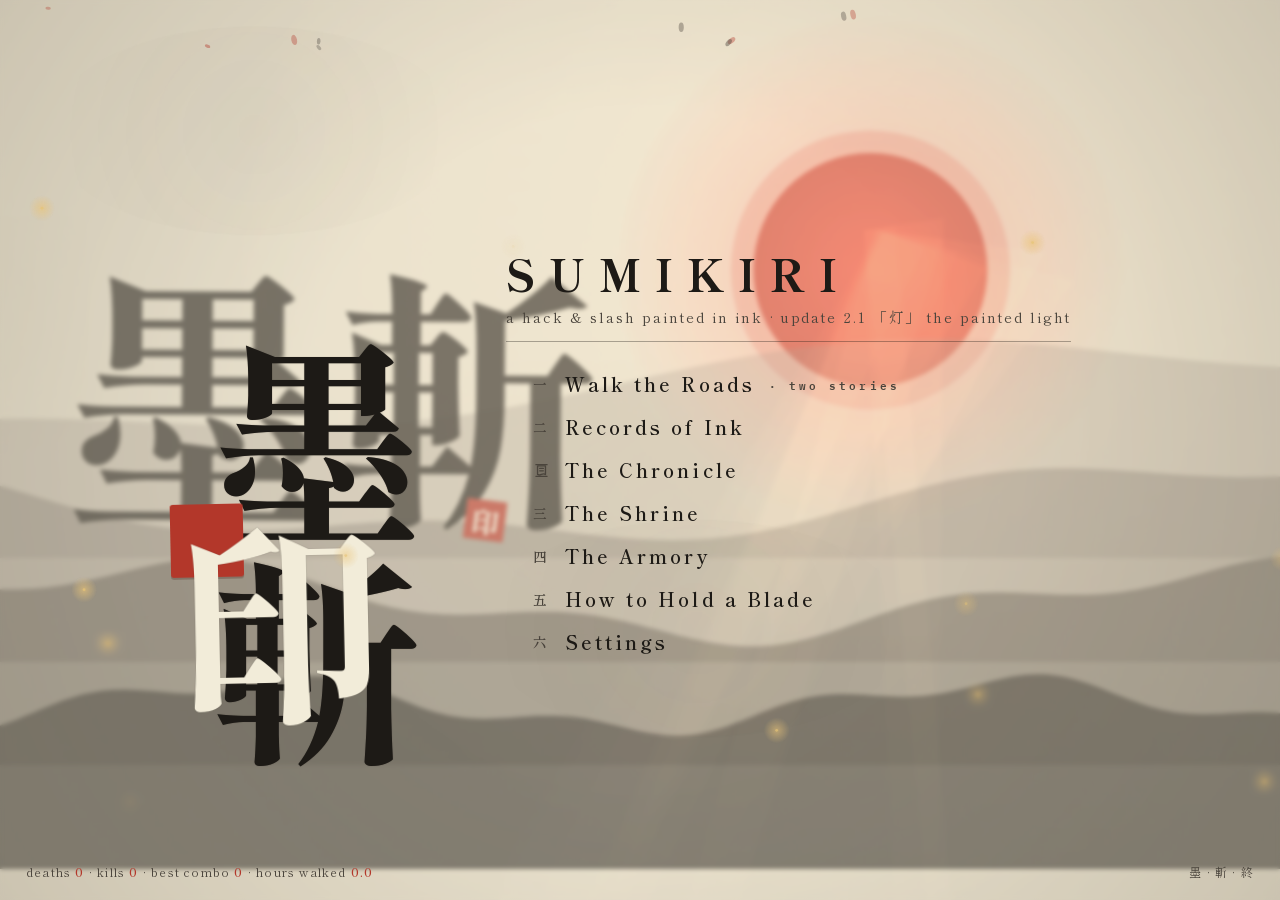
==== commit a11532aa: "Update v2.1 - The Graphics Update 1. Story 2 enemies not moving — fixed The bug: the engine's update" ====
--- a/public/game/index.html
+++ b/public/game/index.html
@@ -403,6 +403,7 @@
   .screen{padding:12px 0}
 }
 </style>
+<link rel="stylesheet" href="menufx.css">
 </head>
 <body>
 <canvas id="cv"></canvas>
@@ -413,7 +414,7 @@
     <div class="t-kanji"><span>墨</span><span>斬</span><span class="seal title-seal">印</span></div>
     <div class="t-side">
       <h1>SUMIKIRI</h1>
-      <div class="tag">a hack &amp; slash painted in ink · update 2.0 「朱」 the vermilion road</div>
+      <div class="tag">a hack &amp; slash painted in ink · update 2.1 「灯」 the painted light</div>
       <nav class="menu">
         <button class="mbtn" data-go="acts"><span class="idx">一</span>Walk the Roads <small class="mono" style="font-size:11px;color:var(--ink2)">· two stories</small></button>
         <button class="mbtn" data-go="records"><span class="idx">二</span>Records of Ink</button>
@@ -629,6 +630,8 @@
 </div>
 <script src="story2.js"></script>
 <script src="ambient2.js"></script>
+<script src="gfx.js"></script>
+<script src="menufx.js"></script>
 <script>
 'use strict';
 const TAU=Math.PI*2, PI=Math.PI;
@@ -2064,7 +2067,8 @@
     if(a<=.04)continue;
     ctx.globalAlpha=a;ctx.drawImage(glowGold,f.x-13,f.y-13,26,26);
     ctx.fillStyle=GOLD2;ctx.beginPath();ctx.arc(f.x,f.y,1.5,0,TAU);ctx.fill();}
-  ctx.globalAlpha=1;}
+  ctx.globalAlpha=1;
+  if(window.GFX)GFX.titleFX();} // the low sun leans its rays across the whole scene
 
 // ---- feel plumbing -----------------------------------------------------------
 
@@ -3279,6 +3283,14 @@
 
 const CHTAG={new:'新',fix:'修',vis:'絵',cbt:'戦',eco:'社',base:'基'};
 const CHRONICLE=[
+  {v:'2.1',kan:'灯',name:'update 2.1 — the painted light',note:'the cast of the red road walks, and every page learned to glow',items:[
+    ['fix','the vermilion road’s whole cast stood rooted — every foe painted speed its body never spent; they walk now, all eight: foxes weave, cats pounce the full length of their dash, mud closes, and the keepers’ summons answer the call'],
+    ['vis','THE PAINTED LIGHT — a true glow pass over every frame: vermilion and gold halate softly where the ink is thick, in two radii (a tight halo and a wide dream of one), while pale paper stays crisp; slashes, telegraphs, embers, fireflies and auras all carry their own light now'],
+    ['vis','the dark acts learned night: a light-map folds the abyss, the moon road, the lantern river and the ashfall into dusk — then the hero’s lamp, the moon, floating lanterns, ember-shot and every telegraph punch warmth back through it'],
+    ['vis','every body stands ON the ground — soft contact shadows under heroes, inkmen and keepers (a leaping boss sheds its own)'],
+    ['vis','the far edge of every page recedes behind a breath of tinted air — depth haze, each act in its own weather'],
+    ['vis','the title’s low sun leans slow god-rays across the whole scene'],
+    ['vis','the menus live: pages arrive as settling brush-strokes, headers draw a vermilion line, cards stagger in, locked roads sway their seals, the current road breathes a red ring — and gold motes drift through every page, with an ink ripple wherever your hand lands']]},
   {v:'2.0',kan:'朱',name:'update 2.0 — the vermilion road',note:'a second story, a second hand, and the page learned to be deep',items:[
     ['new','THE VERMILION ROAD 朱 — a whole second campaign: six acts, its own sky, its own ground, and a new ending; the first story is now named — 墨 THE INK ROAD, and both roads hang side by side on the roads page'],
     ['new','AKANE 茜, the brush-dancer — the second hand: faster and lighter than the ronin, her great brush sweeping wide vermilion arcs; momentum is her edge (朱勢 — speed itself sharpens her strokes, and a red ring shows how much), and her ki spends as 紅潮, a crimson tide of ink across the field instead of the spin'],
@@ -3606,13 +3618,16 @@
 const HUD={hpGhost:100};
 function render(){ctx.setTransform(DPR,0,0,DPR,0,0);
   ctx.fillStyle=PAPER;ctx.fillRect(0,0,W,H);
+  if(window.GFX)GFX.beginCapture(); // the glow mirror opens before the world paints
   const inGame=(G.mode==='game'||G.mode==='bless'||G.mode==='pause'||G.mode==='death'||G.mode==='clear'||G.mode==='victory'||G.mode==='submit'||G.mode==='codex')&&G.floorC&&G.run;
-  if(inGame)renderWorld();else drawTitleScene();
+  if(inGame)renderWorld();else{drawTitleScene();if(window.GFX)GFX.post();}
   if(inGame)ctx.drawImage(gradeLayer(),0,0,W,H);
+  if(inGame&&window.GFX){GFX.night();GFX.atmos();} // painted light: the dark acts carry a light-map, every page carries air
   if(inGame&&window.AMBI2)AMBI2.onScreen(); // the bloom that follows the key light
   if(inGame&&G.run&&G.run.meido&&mdHas('mist')&&fogC){ // the sea of fog closes in
     ctx.globalAlpha=.85;ctx.drawImage(fogC,0,0,W,H);ctx.globalAlpha=1;}
   if(inGame)drawFgPetals(); // the near air — petals between you and the world
+  if(inGame&&window.GFX)GFX.post(); // the painted light: bloom + ink bleed over everything seen
   if(G.slowT>0&&G.ts<.4&&inGame){ // time kneels: grade everything down a touch
     ctx.save();ctx.globalAlpha=.06;ctx.fillStyle='#f2ecd9';ctx.fillRect(0,0,W,H);ctx.restore();}
   if(G.wash>0){const g=ctx.createRadialGradient(W/2,H/2,Math.min(W,H)*.2,W/2,H/2,Math.max(W,H)*.7);
@@ -3673,6 +3688,7 @@
     ctx.lineWidth=3;ctx.beginPath();ctx.arc(m.x,m.y,14+p*18,0,TAU);ctx.stroke();
     ctx.globalAlpha=.25;ctx.fillStyle=RED;ctx.beginPath();ctx.arc(m.x,m.y,p*14,0,TAU);ctx.fill();ctx.globalAlpha=1;}
   if(G.codexCur)drawCodexFocus();
+  if(window.GFX)GFX.entityShadows(); // every body stands on the ground before it is drawn
   for(const t of G.teles){if(t.t<0)continue;drawTele(t);}
   for(const r of G.rings){ctx.strokeStyle=INK;ctx.globalAlpha=.8;ctx.lineWidth=r.w*.5;
     ctx.beginPath();ctx.arc(r.x,r.y,r.r,0,TAU);ctx.stroke();
--- a/public/game/menufx.css
+++ b/public/game/menufx.css
@@ -0,0 +1,217 @@
+/* ============================================================================
+   SUMIKIRI — MENU FX: THE LIVING PAPER (update 2.1)
+   Entrance choreography, hover ink, layered light — every screen in the game
+   gets the same treatment: content arrives like brush strokes (staggered,
+   settling), headers draw a vermilion line, cards breathe, locks shimmer,
+   buttons sweep. Loaded after the base stylesheet; selectors are additive.
+
+   #mfx (menufx.js) is the particle canvas above all of this.
+   ============================================================================ */
+
+/* ---- the canvas the weather lives on ---------------------------------------- */
+#mfx{position:fixed;inset:0;pointer-events:none;z-index:99}
+
+/* ---- screens: layered light on the translucent paper ------------------------- */
+.screen{
+  background-image:
+    radial-gradient(1100px 480px at 50% -12%,rgba(179,55,42,.055),transparent 62%),
+    radial-gradient(860px 420px at 50% 114%,rgba(120,96,60,.075),transparent 62%),
+    linear-gradient(180deg,rgba(251,247,236,.42),rgba(226,216,193,.4));
+  background-repeat:no-repeat;background-attachment:local;}
+#s-bless{
+  background-image:
+    radial-gradient(1100px 480px at 50% -12%,rgba(214,178,90,.07),transparent 62%),
+    radial-gradient(900px 420px at 50% 114%,rgba(60,16,10,.16),transparent 60%)}
+
+/* every page arrives as one settling stroke */
+.screen.on .page{animation:pageIn .42s cubic-bezier(.16,.84,.3,1) both}
+@keyframes pageIn{from{opacity:0;transform:translateY(18px) scale(.985)}to{opacity:1;transform:none}}
+
+/* the header: rises, then a vermilion brush-line draws itself under it */
+.page-head{position:relative}
+.screen.on .page-head{animation:headIn .45s .04s cubic-bezier(.2,.8,.3,1) both}
+@keyframes headIn{from{opacity:0;transform:translateY(-10px)}to{opacity:1;transform:none}}
+.screen.on .page-head::after{
+  content:"";position:absolute;left:0;bottom:-2px;height:2px;width:100%;
+  background:linear-gradient(90deg,var(--red) 65%,rgba(179,55,42,0));
+  transform-origin:left;animation:lineDraw .6s .1s cubic-bezier(.25,.85,.3,1) both}
+@keyframes lineDraw{from{transform:scaleX(0)}to{transform:scaleX(1)}}
+
+/* ---- rows stagger in like a list being written ------------------------------- */
+.screen.on .row,.screen.on .setrow,.screen.on .hrow,.screen.on .brow,
+.screen.on .rec-r,.screen.on .ashline,.screen.on .recs-tabs,.screen.on .rec-note,
+.screen.on .helpcol,.screen.on .besti,.screen.on .btnrow{
+  animation:rowIn .36s cubic-bezier(.2,.8,.3,1) both}
+@keyframes rowIn{from{opacity:0;transform:translateX(-14px)}to{opacity:1;transform:none}}
+.screen.on .row:nth-child(1),.screen.on .setrow:nth-child(1){animation-delay:.09s}
+.screen.on .row:nth-child(2),.screen.on .setrow:nth-child(2){animation-delay:.14s}
+.screen.on .row:nth-child(3),.screen.on .setrow:nth-child(3){animation-delay:.19s}
+.screen.on .row:nth-child(4),.screen.on .setrow:nth-child(4){animation-delay:.24s}
+.screen.on .row:nth-child(5),.screen.on .setrow:nth-child(5){animation-delay:.29s}
+.screen.on .row:nth-child(6),.screen.on .setrow:nth-child(6){animation-delay:.34s}
+.screen.on .row:nth-child(7),.screen.on .setrow:nth-child(7){animation-delay:.39s}
+.screen.on .row:nth-child(8),.screen.on .setrow:nth-child(8){animation-delay:.44s}
+.screen.on .row:nth-child(n+9),.screen.on .setrow:nth-child(n+9){animation-delay:.48s}
+
+/* ---- buttons: brush underlines, sheen sweeps, honest presses ----------------- */
+.mbtn{position:relative}
+.mbtn::after{
+  content:"";position:absolute;left:-4px;bottom:-1px;height:2px;width:calc(100% + 8px);
+  background:linear-gradient(90deg,var(--red),rgba(179,55,42,0));
+  transform:scaleX(0);transform-origin:left;
+  transition:transform .22s cubic-bezier(.2,.8,.3,1)}
+.mbtn:hover::after{transform:scaleX(1)}
+.mbtn:active{transform:translateX(8px) scale(.97)}
+.screen.on nav.menu .mbtn{animation:btnIn .5s cubic-bezier(.2,.9,.3,1) both}
+@keyframes btnIn{from{opacity:0;transform:translateX(-26px)}to{opacity:1;transform:none}}
+.screen.on nav.menu .mbtn:nth-child(1){animation-delay:.42s}
+.screen.on nav.menu .mbtn:nth-child(2){animation-delay:.5s}
+.screen.on nav.menu .mbtn:nth-child(3){animation-delay:.58s}
+.screen.on nav.menu .mbtn:nth-child(4){animation-delay:.66s}
+.screen.on nav.menu .mbtn:nth-child(5){animation-delay:.74s}
+.screen.on nav.menu .mbtn:nth-child(6){animation-delay:.82s}
+.screen.on nav.menu .mbtn:nth-child(7){animation-delay:.9s}
+.screen.on nav.menu .mbtn:nth-child(n+8){animation-delay:.96s}
+
+.buy{position:relative;overflow:hidden}
+.buy::after{
+  content:"";position:absolute;top:0;left:0;width:52%;height:100%;
+  background:linear-gradient(105deg,transparent,rgba(251,247,236,.55),transparent);
+  transform:translateX(-170%) skewX(-18deg);
+  transition:transform .5s ease}
+.buy:hover:not(:disabled)::after{transform:translateX(320%) skewX(-18deg)}
+.buy:active:not(:disabled){transform:translate(0,1px);box-shadow:1px 1px 0 rgba(29,26,22,.28)}
+
+.tgl{transition:background .15s ease,border-color .15s ease,transform .1s ease}
+.tgl:active{transform:scale(.96)}
+.seg button{transition:background .15s ease}
+.seg button:active{background:rgba(29,26,22,.12)}
+.recs-tabs button{transition:background .15s ease,color .15s ease,transform .1s ease}
+.recs-tabs button:active{transform:scale(.96)}
+
+/* ---- the roads: sections arrive, nodes cascade, locks shimmer ---------------- */
+.screen.on .story-head{animation:headIn .4s both}
+#roads-body .story-head:nth-child(1){animation-delay:.05s}
+#roads-body .story-head:nth-child(2){animation-delay:.26s}
+#roads-body .story-head:nth-child(3){animation-delay:.46s}
+.screen.on .act-strip{animation:rowIn .4s both}
+#roads-body .act-strip:nth-child(2){animation-delay:.12s}
+#roads-body .act-strip:nth-child(4){animation-delay:.33s}
+#roads-body .act-strip:nth-child(6){animation-delay:.53s}
+
+.screen.on .act-node{animation:nodeIn .38s cubic-bezier(.2,.9,.3,1) both}
+@keyframes nodeIn{from{opacity:0;transform:translateY(14px) scale(.96)}to{opacity:1;transform:none}}
+.act-strip .act-node:nth-child(1){animation-delay:.16s}
+.act-strip .act-node:nth-child(2){animation-delay:.21s}
+.act-strip .act-node:nth-child(3){animation-delay:.26s}
+.act-strip .act-node:nth-child(4){animation-delay:.31s}
+.act-strip .act-node:nth-child(5){animation-delay:.36s}
+.act-strip .act-node:nth-child(6){animation-delay:.41s}
+.act-strip .act-node:nth-child(7){animation-delay:.46s}
+.act-strip .act-node:nth-child(n+8){animation-delay:.5s}
+
+.act-node .a-kan{transition:transform .16s cubic-bezier(.2,.9,.3,1),color .16s ease}
+.act-node:hover:not(.locked) .a-kan{transform:translateY(-3px) scale(1.07);color:var(--red)}
+.act-node:active:not(.locked){transform:translate(0,1px);box-shadow:2px 2px 0 rgba(179,55,42,.32)}
+
+/* the node you're standing on breathes a vermilion ring */
+.act-node.cur{position:relative}
+.act-node.cur::after{
+  content:"";position:absolute;inset:-6px;border:2px solid var(--red);
+  opacity:0;animation:curPulse 2.6s ease-in-out .8s infinite;pointer-events:none}
+@keyframes curPulse{0%,100%{opacity:0;transform:scale(.98)}45%{opacity:.55;transform:scale(1)}}
+
+/* a sealed road does not sit still: the lock sways and sulks */
+.act-node .lock span{animation:lockSway 3.4s ease-in-out infinite}
+@keyframes lockSway{0%,100%{transform:rotate(-8deg)}50%{transform:rotate(-11deg) translateY(-1px)}}
+
+/* the story-head kanji carries a red underline for the second road */
+.story-head.s2::after{content:"";position:absolute;left:0;bottom:-2px;height:2px;width:38%;
+  background:var(--red);transform-origin:left;animation:lineDraw .7s .3s cubic-bezier(.25,.85,.3,1) both}
+.story-head{position:relative}
+
+/* ---- the title: ink reveal, stamped seal, settling menu ---------------------- */
+.screen.on .t-kanji span{animation:kanReveal .62s cubic-bezier(.2,1.1,.3,1) both}
+.screen.on .t-kanji span:nth-child(2){animation-delay:.1s}
+@keyframes kanReveal{from{opacity:0;transform:scale(1.55);filter:blur(9px)}to{opacity:1;transform:none;filter:none}}
+.screen.on .t-kanji span:last-child{animation:sealStamp .5s .42s cubic-bezier(.25,1.5,.4,1) both}
+@keyframes sealStamp{from{opacity:0;transform:rotate(16deg) scale(2.5)}to{opacity:1;transform:rotate(-1.2deg) translateX(-.04em)}}
+.t-kanji{animation:inkBreath 7s ease-in-out 1.4s infinite}
+@keyframes inkBreath{0%,100%{filter:drop-shadow(0 0 0 rgba(29,26,22,0))}50%{filter:drop-shadow(0 3px 16px rgba(29,26,22,.22))}}
+
+.screen.on .t-side h1{animation:h1In .6s .16s cubic-bezier(.2,.9,.3,1) both}
+@keyframes h1In{from{opacity:0;letter-spacing:.55em}to{opacity:1;letter-spacing:.32em}}
+.screen.on .t-side .tag{animation:tagIn .55s .3s both}
+@keyframes tagIn{from{opacity:0;transform:translateY(8px)}to{opacity:1;transform:none}}
+.screen.on .footline,.screen.on .corner-note{animation:fadeUp .6s .85s both}
+@keyframes fadeUp{from{opacity:0;transform:translateY(8px)}to{opacity:1;transform:none}}
+
+/* ---- the chronicle: paper grain, a red ghost, entries unrolling ------------- */
+.chrono-paper{
+  background-image:
+    radial-gradient(420px 160px at 82% 6%,rgba(179,55,42,.05),transparent 70%),
+    radial-gradient(360px 150px at 12% 88%,rgba(120,96,60,.08),transparent 70%),
+    radial-gradient(240px 120px at 40% 50%,rgba(120,96,60,.05),transparent 70%)}
+.chrono-paper::before{
+  content:"朱";position:absolute;right:14px;top:2px;font-size:128px;font-weight:800;
+  color:rgba(179,55,42,.055);transform:rotate(9deg);pointer-events:none;line-height:1}
+.screen.on .ch-ver{animation:rowIn .4s both}
+.chrono-body .ch-ver:nth-child(1){animation-delay:.12s}
+.chrono-body .ch-ver:nth-child(2){animation-delay:.2s}
+.chrono-body .ch-ver:nth-child(3){animation-delay:.28s}
+.chrono-body .ch-ver:nth-child(4){animation-delay:.36s}
+.chrono-body .ch-ver:nth-child(5){animation-delay:.44s}
+.chrono-body .ch-ver:nth-child(n+6){animation-delay:.5s}
+.ch-ver:first-child .ch-kan{animation:sealPulse 3.2s ease-in-out 1s infinite}
+@keyframes sealPulse{0%,100%{transform:rotate(-4deg) scale(1)}50%{transform:rotate(-4deg) scale(1.07)}}
+
+/* ---- blessings: scrolls get a gold sheen when the hand hovers --------------- */
+.sc-paper{position:relative;overflow:hidden}
+.sc-paper::after{
+  content:"";position:absolute;top:0;left:0;width:46%;height:100%;
+  background:linear-gradient(105deg,transparent,rgba(234,196,120,.3),transparent);
+  transform:translateX(-170%) skewX(-16deg);
+  transition:transform .6s ease}
+.scroll:hover .sc-paper::after{transform:translateX(340%) skewX(-16deg)}
+.b-kan{transition:transform .18s cubic-bezier(.2,.9,.3,1)}
+.scroll:hover .b-kan{transform:translateY(-4px) scale(1.08)}
+
+/* ---- records: your own row glows, the tabs answer ---------------------------- */
+.rec-r.me{animation:meRow 3.4s ease-in-out infinite}
+@keyframes meRow{0%,100%{box-shadow:0 0 0 0 rgba(214,178,90,0)}50%{box-shadow:0 0 0 3px rgba(214,178,90,.35)}}
+.rec-h{position:relative}
+.screen.on .rec-h{animation:rowIn .36s .1s both}
+
+/* ---- settings: sliders and rows already stagger via .setrow above ----------- */
+
+/* ---- deep breath: the big kanji screens (death/clear/pause/victory) --------- */
+.screen.on .big-kan{animation:stamp .38s cubic-bezier(.25,1.6,.4,1) both}
+.screen.on .death-line{animation:tagIn .5s .25s both}
+.screen.on .stat-line{animation:tagIn .5s .4s both}
+.screen .btnrow .mbtn{animation:btnIn .45s both}
+.screen .btnrow .mbtn:nth-child(1){animation-delay:.5s}
+.screen .btnrow .mbtn:nth-child(2){animation-delay:.6s}
+.screen .btnrow .mbtn:nth-child(3){animation-delay:.7s}
+.screen .btnrow .mbtn:nth-child(n+4){animation-delay:.78s}
+
+/* ---- honest machines: reduced motion kills the theater ---------------------- */
+@media (prefers-reduced-motion: reduce){
+  .screen.on .page,.screen.on .page-head,.screen.on .page-head::after,
+  .screen.on .row,.screen.on .setrow,.screen.on .hrow,.screen.on .brow,
+  .screen.on .rec-r,.screen.on .ashline,.screen.on .recs-tabs,.screen.on .rec-note,
+  .screen.on .helpcol,.screen.on .besti,.screen.on .btnrow,
+  .screen.on nav.menu .mbtn,.screen.on .story-head,.screen.on .act-strip,
+  .screen.on .act-node,.screen.on .t-kanji,.screen.on .t-kanji span,.t-kanji,
+  .screen.on .t-side h1,.screen.on .t-side .tag,.screen.on .footline,.screen.on .corner-note,
+  .screen.on .ch-ver,.screen.on .big-kan,.screen.on .death-line,.screen.on .stat-line,
+  .screen .btnrow .mbtn,.act-node.cur::after,.act-node .lock span,
+  .ch-ver:first-child .ch-kan,.rec-r.me,.story-head.s2::after{
+    animation-duration:.001s!important;animation-delay:0s!important;animation-iteration-count:1!important}
+  #mfx{display:none}}
+
+/* ---- small screens: the same theater, quicker -------------------------------- */
+@media (max-width:520px){
+  .screen.on .row,.screen.on .setrow{animation-duration:.3s}
+  .screen.on nav.menu .mbtn{animation-duration:.4s}
+  .screen.on nav.menu .mbtn:nth-child(n+4){animation-delay:.62s}
+  .screen.on nav.menu .mbtn:nth-child(n+6){animation-delay:.72s}}
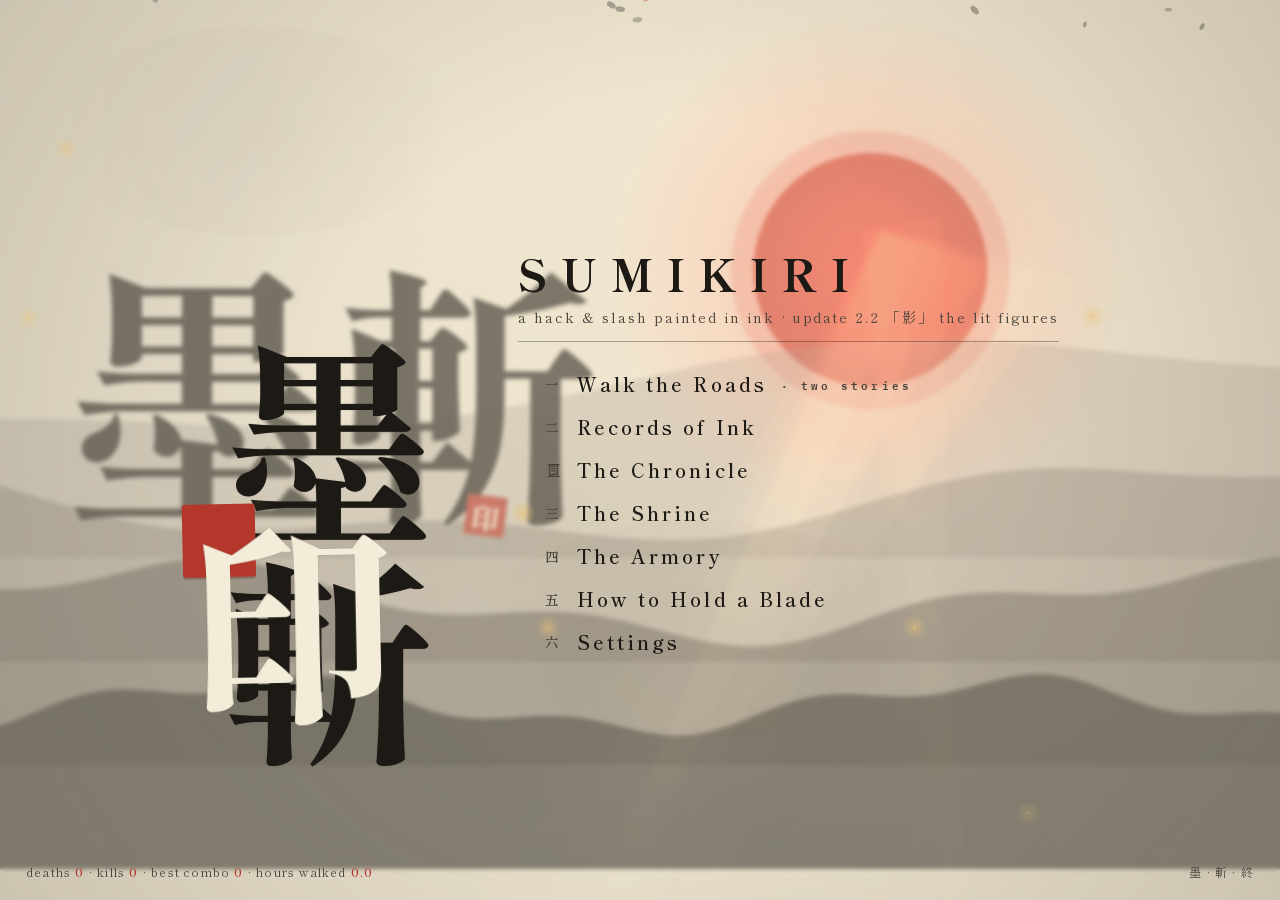
==== commit c9e9432e: "Update 2.2 「影」 The Lit Figures The player, enemies, and bosses now render with a real lighting model" ====
--- a/public/game/index.html
+++ b/public/game/index.html
@@ -414,7 +414,7 @@
     <div class="t-kanji"><span>墨</span><span>斬</span><span class="seal title-seal">印</span></div>
     <div class="t-side">
       <h1>SUMIKIRI</h1>
-      <div class="tag">a hack &amp; slash painted in ink · update 2.1 「灯」 the painted light</div>
+      <div class="tag">a hack &amp; slash painted in ink · update 2.2 「影」 the lit figures</div>
       <nav class="menu">
         <button class="mbtn" data-go="acts"><span class="idx">一</span>Walk the Roads <small class="mono" style="font-size:11px;color:var(--ink2)">· two stories</small></button>
         <button class="mbtn" data-go="records"><span class="idx">二</span>Records of Ink</button>
@@ -508,6 +508,11 @@
           <button data-diff="0">静</button><button data-diff="1">嵐</button><button data-diff="2">狱</button>
         </div>
       </div>
+      <div class="setrow"><div class="lab">Paint quality<small>墨 quiet paper · 絵 the lit page · 華 everything</small></div>
+        <div class="seg" id="gfx-seg">
+          <button data-gfx="0">墨</button><button data-gfx="1">絵</button><button data-gfx="2">華</button>
+        </div>
+      </div>
       <div class="setrow"><div class="lab">Fullscreen<small>fill the whole page</small></div><button class="buy" id="set-fs">enter</button></div>
       <div class="setrow"><div class="lab">Burn the notebook<small>erases all progress</small></div><button class="buy danger" id="set-wipe" style="border-color:var(--red);color:var(--red)">WIPE</button></div>
       <div class="btnrow" style="margin-top:16px"><button class="mbtn" id="set-back"><span class="idx">◆</span>Back</button></div>
@@ -631,6 +636,7 @@
 <script src="story2.js"></script>
 <script src="ambient2.js"></script>
 <script src="gfx.js"></script>
+<script src="models.js"></script>
 <script src="menufx.js"></script>
 <script>
 'use strict';
@@ -660,7 +666,7 @@
 const SAVE_KEY='sumikiri_v1';
 const defaultSave=()=>({ash:0,meta:{vit:0,str:0,spd:0,fortune:0,discipline:0,rejuv:0,talisman:0,ki:0,mirror:0,stance:0,step:0,edge:0,rhythm:0,gourd:0},
   weapons:{katana:true},lastWeapon:'katana',unlockedAct:1,unlockedAct2:1,achieved2:false,abyssUnlocked:false,abyssBest:0,gauntletUnlocked:false,gauntletBest:0,meidoBest:0,
-  difficulty:1,shake:true,numbers:true,codex:true,haptic:true,seenHelp0:false,recordsName:'',stats:{kills:0,deaths:0,bestCombo:0,playTime:0}});
+  difficulty:1,shake:true,numbers:true,codex:true,haptic:true,gfx:1,seenHelp0:false,recordsName:'',stats:{kills:0,deaths:0,bestCombo:0,playTime:0}});
 let SAVE=defaultSave();
 (function(){
   const s=store.get(SAVE_KEY);if(!s)return;
@@ -2782,15 +2788,15 @@
   g.fillText(B?B.kanji:E.k,0,0);g.restore();
   // the figure itself, large, facing up-right like a sketch pinned to the page
   const kit=B?BSPR[q.type]:ESPR[q.type];
-  const img=kit.n,S=kit.s;
-  let k=Math.min(WC,HC)*.78/S;
+  const img=kit.n,S=kit.s,Pp=kit.p||0;
+  let k=Math.min(WC,HC)*.78/(S+2*Pp);
   if(B)k*=1.16; // bosses crowd the frame on purpose
   g.save();g.translate(WC/2,HC*.54);
   g.fillStyle='rgba(29,26,22,0.16)';
   g.beginPath();g.ellipse(0,S*k*.38,S*k*.3,S*k*.12,0,0,TAU);g.fill();
   g.rotate(-1.02);g.scale(k,k);
   if(q.type==='wraith'||q.type==='mirror')g.globalAlpha=.92;
-  g.drawImage(img,-S/2,-S/2,S,S);
+  g.drawImage(img,-S/2-Pp,-S/2-Pp,S+2*Pp,S+2*Pp);
   g.restore();
   // wind streaks and the ink frame
   g.strokeStyle='rgba(74,68,60,0.35)';g.lineWidth=2;g.lineCap='round';
@@ -2801,7 +2807,9 @@
   g.lineWidth=2;g.strokeRect(16,16,WC-32,HC-32);
   g.strokeStyle=RED;g.globalAlpha=.8;g.lineWidth=5;
   g.beginPath();g.moveTo(WC*.7,HC*.06);g.quadraticCurveTo(WC*.8,HC*.1,WC*.94,HC*.05);g.stroke();
-  g.globalAlpha=1;}
+  g.globalAlpha=1;
+  if(window.MODELS)MODELS.portraitFX(g,WC,HC,q.type); // raking light, vignette, motes
+  }
 const codexScr=$('#s-codex');
 if(codexScr)codexScr.addEventListener('pointerdown',()=>{if(G.mode==='codex'&&G.t>G.codexArm)closeCodex();});
 function drawCodexFocus(){
@@ -3283,6 +3291,12 @@
 
 const CHTAG={new:'新',fix:'修',vis:'絵',cbt:'戦',eco:'社',base:'基'};
 const CHRONICLE=[
+  {v:'2.2',kan:'影',name:'update 2.2 — the lit figures',note:'the cast learned light, and the page answers the brush you hold',items:[
+    ['vis','THE LIT FIGURES — every inkman, keeper and fox of both roads is painted with real light: bodies shade from the page’s sun, slopes away sink into cool shadow, edges facing the light carry a warm rim, near-white steel takes specular, and red eyes / gold hardware / vermilion cloth keep a low ember — a soft contact shadow is blurred beneath each body, so every figure stands ON the page instead of printed on it'],
+    ['vis','the light is alive: each body leans a rim arc toward its act’s real key light, a glint rides every blade tip — gold when the cut can be turned, red when it cannot — and the heroine’s steel takes a sheen gradient with a glint that travels the edge and leads the cut'],
+    ['vis','華 — fast bodies drag white brush-ghosts, elites and keepers orbit gold dust, and lamp-light pools spill around every shadow on the ground'],
+    ['vis','the codex portraits are pinned under raking light: a warm sweep, a ground glow, drifting gold motes and a vignette at the corners — the sketches look lit, not printed'],
+    ['new','PAINT QUALITY 絵 — a settings row with three brushes: 墨 sumi (the quiet page: flat figures, dimmed bloom), 絵 e (the lit page, the new default), 華 hana (everything, brightest)']]} ,
   {v:'2.1',kan:'灯',name:'update 2.1 — the painted light',note:'the cast of the red road walks, and every page learned to glow',items:[
     ['fix','the vermilion road’s whole cast stood rooted — every foe painted speed its body never spent; they walk now, all eight: foxes weave, cats pounce the full length of their dash, mud closes, and the keepers’ summons answer the call'],
     ['vis','THE PAINTED LIGHT — a true glow pass over every frame: vermilion and gold halate softly where the ink is thick, in two radii (a tight halo and a wide dream of one), while pale paper stays crisp; slashes, telegraphs, embers, fireflies and auras all carry their own light now'],
@@ -4129,16 +4143,20 @@
       const sc=1+q*.4;ctx.scale(sc,sc);
       ctx.globalAlpha=1-q;
       const kit=e.boss?BSPR[e.id]:ESPR[e.type];
-      ctx.drawImage(kit.n,-kit.s/2,-kit.s/2,kit.s,kit.s);
+      const dImg=(window.MODELS&&MODELS.lo())?(kit.o||kit.n):kit.n;
+      const dS=kit.s,dP=kit.p||0;
+      ctx.drawImage(dImg,-dS/2-dP,-dS/2-dP,dS+2*dP,dS+2*dP);
       ctx.globalAlpha=(1-q)*.4;ctx.strokeStyle=INK;ctx.lineWidth=1.5;
       ctx.beginPath();ctx.arc(0,0,e.r+q*24,0,TAU);ctx.stroke();}
     ctx.restore();return;}
   if(e.boss&&e.id==='orochi')drawSerpentBody(e);
+  if(window.MODELS)MODELS.pool(e); // 華: light spills around the shadow
   shadowBlob(e.x,e.y,e.r,1+(e.state==='windup'?-.12:0));
   if(!NOFEET[e.type]&&!e.boss)drawFeet(e);
   const hover=(e.type==='wraith'||e.type==='mirror'||e.type==='wisp')?5+Math.sin(e.bob*.7)*3:0;
   ctx.translate(e.x,e.y-(e.boss?e.h||0:0)+hover-((e.state==='windup'||e.state==='aim')?4:0));
   const bob=Math.sin(e.bob)*1.6;
+  if(window.MODELS)MODELS.ghosts(e); // 華: fast bodies drag white brush-ghosts
   if(e.stun>0||e.fused)ctx.rotate(Math.sin(G.t*(e.fused?34:22))*.14);
   if(e.hitT>0)ctx.rotate(Math.sin((e.hitT/.18)*PI)*.16*((Math.cos(e.hitAng)>=0)?1:-1)); // struck flesh flinches aside
   ctx.save();ctx.rotate(e.facing);
@@ -4147,12 +4165,13 @@
   const punch=1+(e.hitT>0?e.hitT*.5:0);
   ctx.scale(lunge*punch,(2-lunge)/punch);
   const kit=e.boss?BSPR[e.id]:ESPR[e.type];
-  const img=e.flash>0?kit.f:kit.n;
+  const lo=window.MODELS&&MODELS.lo();
+  const img=e.flash>0?(lo?(kit.of||kit.f):kit.f):(lo?(kit.o||kit.n):kit.n);
   let alpha=(e.type==='wraith'||e.type==='mirror')?.9:(e.type==='wisp'?.82:1);
   if(mdHas('mist'))alpha*=clamp(1.35-dist(e.x,e.y,P.x,P.y)/620,.14,1); // the fog eats the far ones
   ctx.globalAlpha=alpha;
-  const S=kit.s;
-  ctx.drawImage(img,-S/2,-S/2,S,S);
+  const S=kit.s,Pp=kit.p||0;
+  ctx.drawImage(img,-S/2-Pp,-S/2-Pp,S+2*Pp,S+2*Pp);
   ctx.restore();
   ctx.globalAlpha=1;
   // the steel announces itself: gold if the cut can be turned, red if it cannot
@@ -4188,6 +4207,7 @@
     ctx.beginPath();ctx.arc(0,0,e.r+7,0,TAU);ctx.stroke();
     ctx.setLineDash([]);ctx.globalAlpha=1;}
   if(window.STORY2)STORY2.drawExtra(e); // the red road's own jewelry: orbits, shimmers, glows
+  if(window.MODELS)MODELS.entityFX(e); // the lit figure: rim toward the sun, glint on the steel
   if(e.boss&&e.id==='raijin'){
     for(let i=0;i<3;i++){const a=G.t*1.6+i*TAU/3;
       const dx=Math.cos(a)*(e.r+20),dy=Math.sin(a)*(e.r+20);
@@ -4234,6 +4254,7 @@
 function drawPlayer(){
   if(!P)return;
   ctx.save();
+  if(window.MODELS)MODELS.heroPool(); // 華: her lamp pools on the ground
   shadowBlob(P.x,P.y,P.r*1.1);
   const baseA=P.dead?Math.max(0,1-P.deadT*.8):(P.invuln>.45&&Math.sin(G.t*40)>0?.45:1);
   ctx.globalAlpha=baseA;
@@ -4338,6 +4359,8 @@
     ctx.beginPath();ctx.ellipse(hx,hy,3,2.1,ba,0,TAU);ctx.fill();
     steel(ctx,hx,hy,tx,ty,2.6);}
   if(gold)caps(ctx,hx,hy,tx*.98,ty*.98,1.1,'#c9932a');
+  if(window.MODELS)MODELS.bladeFX(ctx,{hx,hy,tx,ty,
+    prog:P.swing?easeOutQ(clamp(P.swing.t/P.swing.dur,0,1)):null,baseA,gold});
   // the arms themselves
   caps(ctx,Math.cos(fa+.85)*4,Math.sin(fa+.85)*4,hx*.9,hy*.9,3.2,'#241f1b');
   if(P.weapon==='twin'){ // the second blade mirrors the first
@@ -4371,6 +4394,7 @@
   ctx.strokeStyle='rgba(246,241,226,0.32)';ctx.lineWidth=1.6;
   ctx.beginPath();ctx.ellipse(kx,ky,12.4,10.4,fa,rimA-fa-.6,rimA-fa+.6);ctx.stroke();
   }
+  if(window.MODELS)MODELS.bodyRim(ctx,rimA,baseA); // her own rim, toward the page's sun
   if(P.swapT>0){ctx.strokeStyle=PAPER3;ctx.globalAlpha=P.swapT*4*baseA;
     ctx.lineWidth=2;ctx.beginPath();ctx.arc(0,0,15+(0.22-P.swapT)*40,0,TAU);ctx.stroke();
     ctx.globalAlpha=baseA;}
@@ -4787,7 +4811,11 @@
   if(nm)nm.classList.toggle('on',SAVE.numbers);
   if(cd)cd.classList.toggle('on',SAVE.codex);
   if(hp)hp.classList.toggle('on',SAVE.haptic);
-  document.querySelectorAll('[data-diff]').forEach(b=>b.classList.toggle('on',+b.dataset.diff===SAVE.difficulty));}
+  document.querySelectorAll('[data-diff]').forEach(b=>b.classList.toggle('on',+b.dataset.diff===SAVE.difficulty));
+  const gq=SAVE.gfx===undefined?1:SAVE.gfx;
+  document.querySelectorAll('[data-gfx]').forEach(b=>b.classList.toggle('on',+b.dataset.gfx===gq));
+  if(window.GFX)GFX.q=(gq===0?.55:(gq===2?1.15:1)); // the bloom answers the brush
+}
 const shBtn=$('#set-shake');if(shBtn)shBtn.onclick=()=>{SAVE.shake=!SAVE.shake;persist();syncTgl();AU.ui();};
 const nmBtn=$('#set-nums');if(nmBtn)nmBtn.onclick=()=>{SAVE.numbers=!SAVE.numbers;persist();syncTgl();AU.ui();};
 const cdxBtn=$('#set-cdx');if(cdxBtn)cdxBtn.onclick=()=>{SAVE.codex=!SAVE.codex;persist();syncTgl();AU.ui();
@@ -4795,6 +4823,7 @@
 const hapBtn=$('#set-hap');
 if(hapBtn)hapBtn.onclick=()=>{SAVE.haptic=!SAVE.haptic;persist();syncTgl();AU.ui();vib(12);};
 document.querySelectorAll('[data-diff]').forEach(b=>b.onclick=()=>{SAVE.difficulty=+b.dataset.diff;persist();syncTgl();AU.ui();});
+document.querySelectorAll('[data-gfx]').forEach(b=>b.onclick=()=>{SAVE.gfx=+b.dataset.gfx;persist();syncTgl();AU.ui();});
 const backBtn=$('#set-back');if(backBtn)backBtn.onclick=()=>{AU.ui();leaveSettings();};
 const fsBtn=$('#set-fs');
 function syncFs(){if(fsBtn)fsBtn.textContent=document.fullscreenElement?'exit':'enter';}
@@ -4819,6 +4848,7 @@
 
 bakeEnemies();
 bakeBosses();
+if(window.MODELS)MODELS.afterBake(); // update 2.2: every figure learns light
 bakeTitle();
 renderHelp();
 renderTitleStats();
@@ -4844,7 +4874,9 @@
     render();
   }catch(err){console.error('frame error:',err);}}
 if(document.fonts&&document.fonts.load){
-  document.fonts.load('800 100px "Shippori Mincho"').then(()=>{bakeTitle();bakeEnemies();bakeBosses();});}
+  document.fonts.load('800 100px "Shippori Mincho"').then(()=>{bakeTitle();bakeEnemies();bakeBosses();
+    if(window.MODELS)MODELS.afterBake(); // the re-bake gets re-lit too
+  });}
 requestAnimationFrame(frame);
 // one small window for the shell (and for debugging) to reach the brush
 window.SUMI={get G(){return G;},get P(){return P;},get SAVE(){return SAVE;},
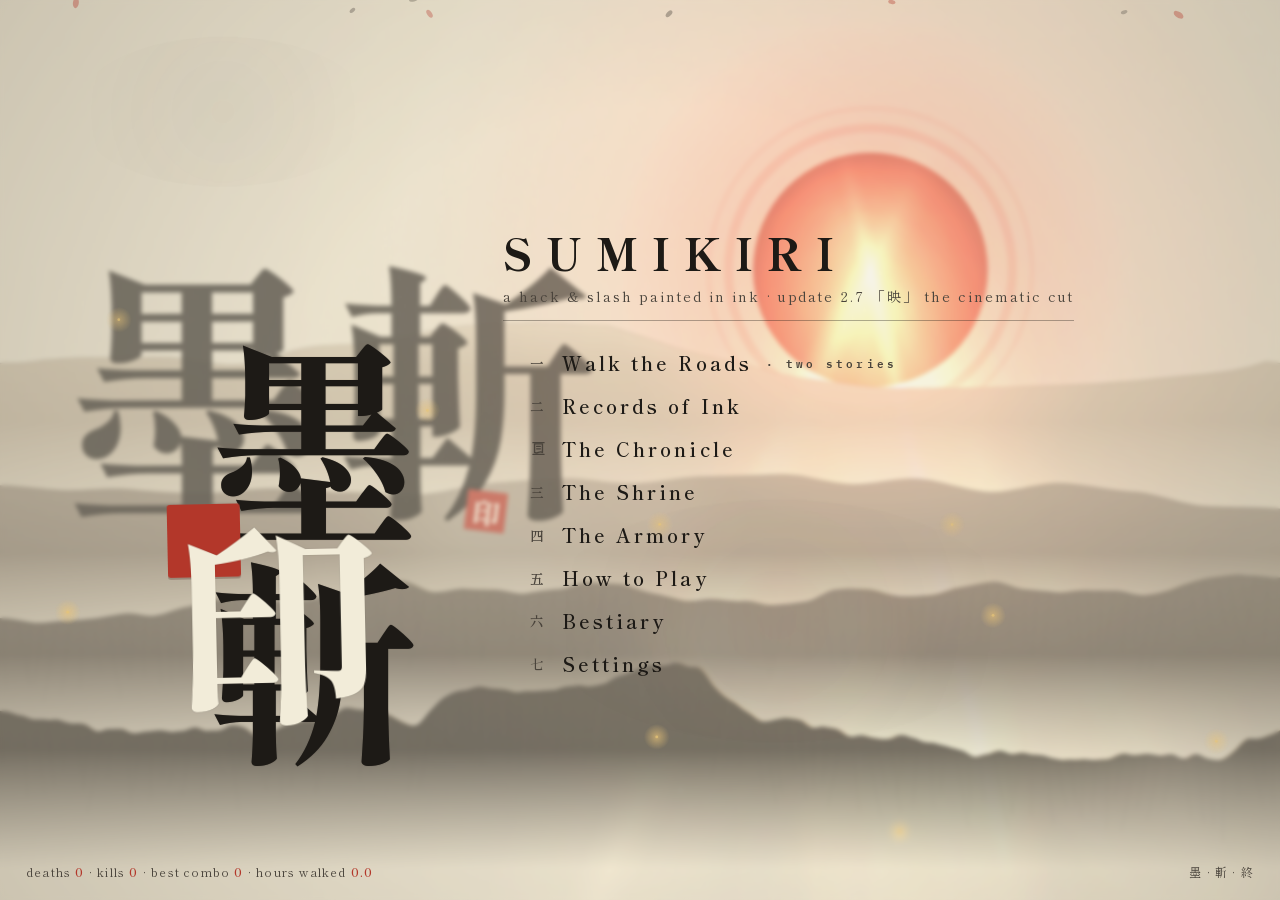
==== commit b697c67b: "Add cinematic animation and stage decor This update adds a full animation layer for enemy and boss p" ====
--- a/public/game/index.html
+++ b/public/game/index.html
@@ -68,6 +68,10 @@
 .pip{width:9px;height:9px;border:1.5px solid var(--ink2);transform:rotate(45deg);opacity:.55}
 .pip.f{background:var(--red);border-color:var(--red);opacity:1}
 .wstats{font-size:12px;color:var(--ink2);letter-spacing:.02em}
+/* update 2.3: the shelf between steel and arts — a vermilion rule with its chip */
+.arm-sec{display:flex;align-items:center;gap:10px;margin:22px 0 4px;padding-bottom:6px;border-bottom:1.5px solid rgba(179,55,42,.45)}
+.arm-sec .sk{font-size:19px;font-weight:800;color:var(--red);transform:rotate(-4deg)}
+.arm-sec span:last-child{font-size:13px;font-weight:700;letter-spacing:.14em;color:var(--ink2)}
 .buy{font-family:inherit;font-weight:700;font-size:16px;background:var(--paper3);border:1.5px solid var(--ink);color:var(--ink);
   padding:8px 18px;cursor:pointer;letter-spacing:.1em;box-shadow:2px 2px 0 rgba(29,26,22,.28);flex:none;transition:all .12s ease}
 .buy:hover:not(:disabled){background:var(--red);border-color:var(--red);color:var(--paper2);transform:translate(-1px,-1px);box-shadow:3px 3px 0 rgba(140,43,31,.35)}
@@ -85,34 +89,97 @@
 .setrow{display:flex;align-items:center;justify-content:space-between;gap:20px;padding:13px 8px;border-bottom:1px dashed rgba(74,68,60,.35)}
 .setrow .lab{font-size:17px;font-weight:600;letter-spacing:.08em}
 .setrow .lab small{display:block;font-weight:400;font-size:12px;color:var(--ink2);letter-spacing:.05em}
+/* update 2.3 「鍵」: the mapable hand — a two-column ledger of the keyboard */
+.kb-head{display:flex;align-items:center;justify-content:space-between;gap:14px;margin:22px 0 0;padding:10px 8px 8px;border-bottom:1.5px solid rgba(179,55,42,.45)}
+.kb-head .lab{font-size:17px;font-weight:600;letter-spacing:.08em}
+.kb-head .lab small{display:block;font-weight:400;font-size:12px;color:var(--ink2);letter-spacing:.05em}
+.kb-head .buy{padding:5px 14px;font-size:13px}
+.keymap{display:grid;grid-template-columns:repeat(2,minmax(0,1fr));gap:0 22px;padding:2px 0}
+.kb-row{display:flex;align-items:center;justify-content:space-between;gap:12px;padding:9px 8px;border-bottom:1px dashed rgba(74,68,60,.25)}
+.kb-row .klab{font-size:14px;font-weight:600;letter-spacing:.06em}
+.kb-row .klab small{display:block;font-weight:400;font-size:11px;color:var(--ink2);letter-spacing:.03em}
+.kbtn{font-family:"IBM Plex Mono",monospace;font-weight:700;font-size:13px;min-width:86px;text-align:center;background:var(--paper3);
+  border:1.5px solid var(--ink);color:var(--ink);padding:6px 10px;cursor:pointer;letter-spacing:.08em;box-shadow:2px 2px 0 rgba(29,26,22,.22);transition:all .12s ease;flex:none}
+.kbtn:hover{border-color:var(--red);transform:translate(-1px,-1px)}
+.kbtn.listening{background:var(--red);border-color:var(--red);color:var(--paper2);animation:kbpulse .7s ease-in-out infinite}
+@keyframes kbpulse{0%,100%{box-shadow:2px 2px 0 rgba(140,43,31,.4)}50%{box-shadow:2px 2px 0 rgba(140,43,31,.9);transform:translate(-1px,-1px)}}
+@media (max-width:560px){.keymap{grid-template-columns:1fr}.kb-head{flex-wrap:wrap}}
 input[type=range]{-webkit-appearance:none;appearance:none;width:200px;height:3px;background:var(--ink2);outline:none}
 input[type=range]::-webkit-slider-thumb{-webkit-appearance:none;appearance:none;width:16px;height:16px;background:var(--red);border-radius:50%;border:2px solid var(--paper3);cursor:pointer;box-shadow:0 1px 3px rgba(29,26,22,.4)}
 
 #s-bless{background:rgba(29,26,22,.44);-webkit-backdrop-filter:blur(4px);backdrop-filter:blur(4px)}
 #bless-wrap{display:flex;gap:4vw;padding:4vh 0 3vh;flex-wrap:wrap;justify-content:center}
-.scroll{display:flex;flex-direction:column;width:min(220px,26vw);cursor:pointer;position:relative;
-  animation:scdrop .5s cubic-bezier(.2,1.4,.4,1) both}
-.scroll:nth-child(2){animation-delay:.08s}
-.scroll:nth-child(3){animation-delay:.16s}
-@keyframes scdrop{from{opacity:0;transform:translateY(-46px) rotate(-1.5deg)}to{opacity:1;transform:rotate(0)}}
-.rod{height:16px;background:var(--ink);border-radius:3px;box-shadow:0 3px 6px rgba(29,26,22,.4);flex:none}
-.rod:first-child{border-bottom:3px solid var(--red2)}
-.sc-paper{background:var(--paper3);padding:20px 14px 16px;display:flex;flex-direction:column;align-items:center;text-align:center;min-height:300px;
-  box-shadow:inset 0 0 34px rgba(120,100,60,.14), 0 6px 14px rgba(29,26,22,.35);position:relative;transition:transform .16s ease,box-shadow .16s ease}
-.scroll:hover .sc-paper{transform:translateY(-6px);box-shadow:inset 0 0 34px rgba(120,100,60,.14), 0 14px 22px rgba(29,26,22,.45)}
-.rar{font-size:12px;font-weight:800;letter-spacing:.3em;padding:2px 10px;margin-bottom:10px}
-.rar.r0{color:var(--ink2);border:1px solid var(--ink2)}
-.rar.r1{color:var(--gold);border:1px solid var(--gold)}
-.rar.r2{color:var(--paper3);background:var(--red);border:1px solid var(--red)}
-.b-kan{font-size:64px;font-weight:800;line-height:1;margin:6px 0 4px}
+/* ---- update 2.4 「印」: the inkmark hangs as a kakejiku — hook, cord, rod with
+   jiku caps, brocade cloth, gold ichimonji, deckled paper, a carved hanko ---- */
+.kake{display:flex;flex-direction:column;width:min(224px,26vw);cursor:pointer;position:relative;
+  animation:kdrop .62s cubic-bezier(.22,1.18,.36,1) both;transform-origin:50% -20px;transition:transform .34s ease}
+.kake:nth-child(2){animation-delay:.08s}
+.kake:nth-child(3){animation-delay:.16s}
+@keyframes kdrop{0%{opacity:0;transform:translateY(-56px) rotate(-2.2deg)}
+  62%{opacity:1;transform:translateY(4px) rotate(.9deg)}
+  100%{opacity:1;transform:rotate(0)}}
+.kake:hover{transform:rotate(.7deg)}
+.kake:hover .k-paper{box-shadow:inset 0 0 46px rgba(120,100,60,.17),0 16px 26px rgba(29,26,22,.5)}
+.k-hook{position:relative;height:20px;flex:none}
+.k-hook i{position:absolute;top:0;width:2px;height:21px;background:linear-gradient(#4a3f2e,#211c15);transform-origin:bottom center}
+.k-hook i:first-child{left:calc(50% - 12px);transform:rotate(13deg)}
+.k-hook i:last-child{left:calc(50% + 10px);transform:rotate(-13deg)}
+.k-hook::after{content:'';position:absolute;left:calc(50% - 3px);top:-3px;width:6px;height:6px;border-radius:50%;
+  background:radial-gradient(circle at 35% 35%,#5a4a34,#241d14);box-shadow:0 1px 1px rgba(0,0,0,.4)}
+.k-rod{display:flex;align-items:center;height:13px;margin:0 -15px;flex:none;filter:drop-shadow(0 3px 3px rgba(29,26,22,.45))}
+.k-rod .cap{flex:none;width:9px;height:13px;border-radius:3px;background:linear-gradient(90deg,#221b12,#4a3a26 45%,#241c12)}
+.k-rod .bar{flex:1;height:9px;background:linear-gradient(180deg,#3a2e1d,#5a4630 40%,#2c2316);border-radius:1px}
+.k-rod.bot{height:10px;margin:0 -12px}
+.k-rod.bot .cap{width:7px;height:10px}
+.k-rod.bot .bar{height:7px}
+.k-ten,.k-chi{flex:none;border-left:2px solid #0e0b08;border-right:2px solid #0e0b08;
+  background-color:#241d16;
+  background-image:
+    linear-gradient(45deg,rgba(201,147,42,.16) 25%,transparent 25%,transparent 75%,rgba(201,147,42,.16) 75%),
+    linear-gradient(-45deg,rgba(201,147,42,.16) 25%,transparent 25%,transparent 75%,rgba(201,147,42,.16) 75%);
+  background-size:13px 13px;
+  box-shadow:inset 0 3px 6px rgba(0,0,0,.55),inset 0 -3px 6px rgba(0,0,0,.5)}
+.k-ten{height:46px}
+.k-chi{height:26px}
+.k-ichi{flex:none;height:5px;border-left:2px solid #0e0b08;border-right:2px solid #0e0b08;
+  background:linear-gradient(90deg,#8f6d1f,#c9932a 18%,#e0b04c 50%,#c9932a 82%,#8f6d1f)}
+.k-paper{position:relative;flex:none;background:var(--paper3);padding:24px 18px 32px;display:flex;flex-direction:column;align-items:center;text-align:center;min-height:288px;
+  background-image:url("data:image/svg+xml,%3Csvg xmlns='http://www.w3.org/2000/svg' width='280' height='280'%3E%3Cfilter id='w'%3E%3CfeTurbulence type='fractalNoise' baseFrequency='0.8' numOctaves='2' seed='7'/%3E%3CfeColorMatrix values='0 0 0 0 0.45 0 0 0 0 0.40 0 0 0 0 0.32 0 0 0 0.06 0'/%3E%3C/filter%3E%3Crect width='280' height='280' filter='url(%23w)'/%3E%3C/svg%3E");
+  border-left:2px solid #0e0b08;border-right:2px solid #0e0b08;
+  box-shadow:inset 0 0 44px rgba(120,100,60,.16),inset 0 1px 0 rgba(255,255,255,.22),0 7px 16px rgba(29,26,22,.38);
+  transition:box-shadow .2s ease}
+.k-tate{position:absolute;left:8px;top:20px;writing-mode:vertical-rl;text-orientation:upright;
+  font-size:10px;font-weight:800;letter-spacing:.3em;color:var(--ink2);opacity:.72}
+.k-tate.r1{color:var(--gold)}
+.k-tate.r2{color:var(--red)}
+.k-seal{position:absolute;right:11px;bottom:10px;width:34px;height:34px;display:flex;align-items:center;justify-content:center;
+  font-family:"Shippori Mincho",serif;font-weight:800;font-size:19px;border-radius:4px;transform:rotate(-5deg);
+  box-shadow:0 1px 2px rgba(29,26,22,.28)}
+.k-seal::after{content:'';position:absolute;inset:2.5px;border:1.5px solid currentColor;border-radius:2px;opacity:.5}
+.k-seal.r0{color:var(--ink2);border:2px solid var(--ink2);background:rgba(251,247,236,.55)}
+.k-seal.r1{color:var(--paper3);border:2px solid #a87c22;background:linear-gradient(160deg,#d8a437,#b3842a)}
+.k-seal.r2{color:var(--paper3);border:2px solid var(--red2);background:linear-gradient(160deg,#c4432f,#9a2c1f);
+  box-shadow:0 1px 2px rgba(29,26,22,.28),inset 0 0 6px rgba(20,8,6,.4)}
+.b-kan{font-size:62px;font-weight:800;line-height:1.06;margin:6px 0 2px;transform:rotate(-1.4deg)}
 .b-name{font-size:18px;font-weight:700;letter-spacing:.08em}
-.b-div{width:56%;height:2px;background:var(--ink);margin:12px auto 10px;opacity:.7}
+.b-brush{width:66%;height:9px;margin:11px auto 9px;overflow:visible}
+.b-brush path{fill:none;stroke:var(--ink);stroke-width:1.5;stroke-linecap:round;opacity:.8}
+.b-brush path.thin{stroke-width:.9;opacity:.4}
+.b-brush circle{fill:var(--ink);opacity:.45}
 .b-desc{font-size:13px;color:var(--ink2);line-height:1.65;max-width:200px}
 .b-key{margin-top:auto;padding-top:14px;font-size:11px;color:var(--ink2);letter-spacing:.14em}
 #bless-owned{color:rgba(242,236,217,.85);font-size:13px;letter-spacing:.08em}
-#bless-owned i{font-style:normal;color:var(--gold2);font-weight:700;margin-right:2px}
+#bless-owned i{font-style:normal;font-family:"Shippori Mincho",serif;font-weight:800;font-size:11.5px;
+  display:inline-flex;align-items:center;justify-content:center;min-width:18px;height:18px;padding:0 3px;margin:0 5px 0 2px;
+  background:linear-gradient(160deg,#c4432f,#9a2c1f);color:var(--paper2);border-radius:2.5px;transform:rotate(-4deg);
+  box-shadow:inset 0 0 4px rgba(20,8,6,.45);vertical-align:-3px}
 #bless-head{color:var(--paper2);font-size:22px;font-weight:700;letter-spacing:.24em}
 #bless-sub{color:rgba(242,236,217,.6);font-size:12px;letter-spacing:.16em;margin-top:6px}
+/* the pause screen keeps its list as the same red paste */
+.stat-line b.mk{display:inline-flex;align-items:center;justify-content:center;min-width:19px;height:19px;padding:0 3px;
+  font-family:"Shippori Mincho",serif;font-weight:800;font-size:12px;color:var(--paper2);
+  background:linear-gradient(160deg,#c4432f,#9a2c1f);border-radius:3px;transform:rotate(-4deg);
+  box-shadow:inset 0 0 4px rgba(20,8,6,.45);margin:0 2px;vertical-align:-4px}
 
 .big-kan{font-size:clamp(90px,18vh,170px);font-weight:800;color:var(--red);line-height:1;margin:0 0 10px;
   transform:rotate(-7deg);animation:stamp .38s cubic-bezier(.25,1.6,.4,1) both}
@@ -236,16 +303,21 @@
 
 /* codex: the page stops when a stranger steps on it */
 #s-codex{background:rgba(29,26,22,.5);-webkit-backdrop-filter:blur(5px);backdrop-filter:blur(5px)}
+/* update 2.4 「印」: the codex sits on grained washi, sealed with carved paste */
 .codex-card{display:flex;width:min(820px,94vw);max-height:88vh;background:var(--paper3);border:2px solid var(--ink);
-  box-shadow:0 18px 46px rgba(20,16,12,.5),inset 0 0 60px rgba(120,100,60,.12);
+  background-image:url("data:image/svg+xml,%3Csvg xmlns='http://www.w3.org/2000/svg' width='280' height='280'%3E%3Cfilter id='w'%3E%3CfeTurbulence type='fractalNoise' baseFrequency='0.8' numOctaves='2' seed='11'/%3E%3CfeColorMatrix values='0 0 0 0 0.45 0 0 0 0 0.40 0 0 0 0 0.32 0 0 0 0.055 0'/%3E%3C/filter%3E%3Crect width='280' height='280' filter='url(%23w)'/%3E%3C/svg%3E");
+  box-shadow:inset 0 0 60px rgba(120,100,60,.14),0 18px 40px rgba(29,26,22,.5);
   animation:cxin .34s cubic-bezier(.2,1.3,.4,1) both}
 @keyframes cxin{from{opacity:0;transform:translateY(26px) scale(.94) rotate(-.6deg)}to{opacity:1;transform:none}}
-.codex-left{flex:none;width:min(272px,40vw);position:relative;background:var(--paper2);border-right:2px solid var(--ink);display:flex}
+.codex-left{flex:none;width:min(272px,40vw);position:relative;background:var(--paper2);border-right:2px solid var(--ink);display:flex;
+  background-image:url("data:image/svg+xml,%3Csvg xmlns='http://www.w3.org/2000/svg' width='280' height='280'%3E%3Cfilter id='w2'%3E%3CfeTurbulence type='fractalNoise' baseFrequency='0.8' numOctaves='2' seed='11'/%3E%3CfeColorMatrix values='0 0 0 0 0.45 0 0 0 0 0.40 0 0 0 0 0.32 0 0 0 0.055 0'/%3E%3C/filter%3E%3Crect width='280' height='280' filter='url(%23w2)'/%3E%3C/svg%3E")}
 #codex-cv{width:100%;height:auto;display:block;margin:auto;animation:cxfloat 3.4s ease-in-out infinite}
 @keyframes cxfloat{0%,100%{transform:translateY(0)}50%{transform:translateY(-6px)}}
-.codex-seal{position:absolute;right:12px;bottom:10px;width:42px;height:42px;display:flex;align-items:center;justify-content:center;
-  background:var(--red);color:var(--paper2);font-weight:800;font-size:20px;border-radius:3px;transform:rotate(-7deg);
-  box-shadow:0 2px 0 rgba(60,16,10,.3)}
+.codex-seal{position:absolute;right:14px;bottom:12px;width:44px;height:44px;display:flex;align-items:center;justify-content:center;
+  background:linear-gradient(160deg,#c4432f,#9a2c1f);color:var(--paper2);font-family:"Shippori Mincho",serif;font-weight:800;font-size:21px;
+  border-radius:5px;border:2px solid var(--red2);transform:rotate(-6deg);
+  box-shadow:0 2px 4px rgba(29,26,22,.35),inset 0 0 7px rgba(20,8,6,.45)}
+.codex-seal::after{content:'';position:absolute;inset:3px;border:1.5px solid rgba(242,236,217,.55);border-radius:3px}
 .codex-right{flex:1;min-width:0;padding:22px 28px 18px;display:flex;flex-direction:column}
 .cx-head{display:flex;align-items:baseline;gap:14px;border-bottom:2px solid var(--ink);padding-bottom:10px}
 .cx-kan{font-size:44px;font-weight:800;line-height:1;color:var(--ink);flex:none}
@@ -304,7 +376,7 @@
   .seg button:active{background:var(--ink);color:var(--paper2)}
   .recs-tabs button{min-height:46px;padding:9px 16px;font-size:14px}
   .recs-tabs button:active{background:var(--ink);color:var(--paper2)}
-  .scroll:active .sc-paper{transform:translateY(-4px)}
+  .kake:active .k-paper{box-shadow:inset 0 0 44px rgba(120,100,60,.16),0 4px 10px rgba(29,26,22,.35)}
   input[type=range]{width:170px}
   input[type=range]::-webkit-slider-thumb{width:22px;height:22px}
   .rkan{font-size:84px}
@@ -347,16 +419,20 @@
   .row .mid p{font-size:12px}
   .row .buy{grid-column:1/-1;justify-self:stretch;margin-top:8px;text-align:center}
   .pips{margin-top:2px}
-  /* blessings: two scrolls abreast on a narrow page */
+  /* blessings: two kakejiku abreast on a narrow page */
   #bless-wrap{gap:3.4vw;padding:3vh 0 2vh}
-  .scroll{width:min(210px,44vw)}
-  .sc-paper{min-height:236px;padding:14px 10px 12px}
+  .kake{width:min(212px,44vw)}
+  .k-paper{min-height:234px;padding:16px 12px 30px}
+  .k-ten{height:32px}
+  .k-chi{height:20px}
+  .k-rod{margin:0 -11px;height:11px}
+  .k-rod .cap{width:7px;height:11px}
   .b-kan{font-size:46px}
   .b-name{font-size:15px}
   .b-desc{font-size:12px;max-width:100%}
-  .b-div{margin:8px auto 8px}
   .b-key{font-size:9.5px;padding-top:8px}
-  .rar{font-size:10.5px;letter-spacing:.2em;padding:2px 8px}
+  .k-seal{width:29px;height:29px;font-size:16px;right:8px;bottom:8px}
+  .k-tate{left:6px;top:16px;font-size:9px}
   /* records: four honest columns fit where six jostle */
   .rec-h,.rec-r{grid-template-columns:30px 1.6fr 48px 58px;font-size:11.5px;gap:4px;padding:7px 6px}
   .rec-h span:nth-child(4),.rec-r span:nth-child(4){display:none} /* kills fold into the story */
@@ -382,7 +458,8 @@
 }
 @media (max-width:560px) and (max-height:760px){
   .big-kan{font-size:clamp(72px,14vh,120px)}
-  .sc-paper{min-height:210px}
+  .k-paper{min-height:208px}
+  .k-ten{height:26px}
 }
 /* landscape phones: short windows kneel the title down to size */
 @media (max-height:520px) and (min-width:561px){
@@ -414,15 +491,16 @@
     <div class="t-kanji"><span>墨</span><span>斬</span><span class="seal title-seal">印</span></div>
     <div class="t-side">
       <h1>SUMIKIRI</h1>
-      <div class="tag">a hack &amp; slash painted in ink · update 2.2 「影」 the lit figures</div>
+      <div class="tag">a hack &amp; slash painted in ink · update 2.7 「映」 the cinematic cut</div>
       <nav class="menu">
         <button class="mbtn" data-go="acts"><span class="idx">一</span>Walk the Roads <small class="mono" style="font-size:11px;color:var(--ink2)">· two stories</small></button>
         <button class="mbtn" data-go="records"><span class="idx">二</span>Records of Ink</button>
         <button class="mbtn" data-go="chrono" aria-label="The Chronicle — every change the ink has taken"><span class="idx" style="display:flex;align-items:center;justify-content:center"><svg width="19" height="19" viewBox="0 0 24 24" fill="none" stroke="currentColor" stroke-width="1.7" stroke-linecap="round" stroke-linejoin="round" aria-hidden="true" style="display:block"><path d="M5 4.6h14"/><path d="M5 19.4h14"/><path d="M7 6.2h10V17c-1.7-.9-3.3-.9-5 0-1.7.9-3.3.9-5 0z"/><path d="M9.7 9.4h4.6"/><path d="M9.7 12.4h4.6"/></svg></span>The Chronicle</button>
         <button class="mbtn" data-go="shrine"><span class="idx">三</span>The Shrine</button>
         <button class="mbtn" data-go="armory"><span class="idx">四</span>The Armory</button>
-        <button class="mbtn" data-go="help"><span class="idx">五</span>How to Hold a Blade</button>
-        <button class="mbtn" data-go="settings"><span class="idx">六</span>Settings</button>
+        <button class="mbtn" data-go="help"><span class="idx">五</span>How to Play</button>
+        <button class="mbtn" data-go="besti"><span class="idx">六</span>Bestiary</button>
+        <button class="mbtn" data-go="settings"><span class="idx">七</span>Settings</button>
       </nav>
     </div>
   </div>
@@ -453,7 +531,7 @@
 
 <div class="screen" id="s-armory">
   <div class="page">
-    <div class="page-head"><h2>THE ARMORY 器</h2><span class="sub">four answers to one question</span></div>
+    <div class="page-head"><h2>THE ARMORY 器</h2><span class="sub">steel for the hand · 絶 for the gauge</span></div>
     <div class="page-body">
       <div class="ashline">you carry <b class="mono" id="ash-armory">0</b> 灰 ash</div>
       <div id="armory-list"></div>
@@ -464,7 +542,7 @@
 
 <div class="screen" id="s-help">
   <div class="page">
-    <div class="page-head"><h2>HOW TO HOLD A BLADE</h2><span class="sub">deflect · break posture · deathblow</span></div>
+    <div class="page-head"><h2>HOW TO PLAY</h2><span class="sub">deflect · break posture · deathblow</span></div>
     <div class="page-body">
       <div class="helpgrid" id="help-controls"></div>
       <div class="helpcol"><h4>THE THREE LAWS</h4></div>
@@ -487,8 +565,16 @@
           <div class="hrow"><b>Night Road 冥</b><span>curse-hung marks, reshuffled every run</span></div>
         </div>
       </div>
-      <div class="helpcol"><h4>BESTIARY — THE INKMEN</h4></div>
-      <div class="besti" id="help-besti"></div>
+      <div class="btnrow" style="margin-top:16px"><button class="mbtn" data-go="title"><span class="idx">◆</span>Back</button></div>
+    </div>
+  </div>
+</div>
+
+<div class="screen" id="s-besti">
+  <div class="page">
+    <div class="page-head"><h2>BESTIARY 図</h2><span class="sub">every face the ink has worn · two roads</span></div>
+    <div class="page-body">
+      <div id="besti-body"></div>
       <div class="btnrow" style="margin-top:16px"><button class="mbtn" data-go="title"><span class="idx">◆</span>Back</button></div>
     </div>
   </div>
@@ -513,6 +599,8 @@
           <button data-gfx="0">墨</button><button data-gfx="1">絵</button><button data-gfx="2">華</button>
         </div>
       </div>
+      <div class="kb-head"><div class="lab">Controls 鍵<small>click a key, then press the one you mean · Esc cancels</small></div><button class="buy" id="kmap-reset">reset</button></div>
+      <div class="keymap" id="keymap"></div>
       <div class="setrow"><div class="lab">Fullscreen<small>fill the whole page</small></div><button class="buy" id="set-fs">enter</button></div>
       <div class="setrow"><div class="lab">Burn the notebook<small>erases all progress</small></div><button class="buy danger" id="set-wipe" style="border-color:var(--red);color:var(--red)">WIPE</button></div>
       <div class="btnrow" style="margin-top:16px"><button class="mbtn" id="set-back"><span class="idx">◆</span>Back</button></div>
@@ -608,7 +696,7 @@
 <div class="screen" id="s-codex">
   <div class="codex-card">
     <div class="codex-left">
-      <canvas id="codex-cv" width="544" height="660"></canvas>
+      <canvas id="codex-cv" width="680" height="824"></canvas>
       <div class="codex-seal">初</div>
     </div>
     <div class="codex-right">
@@ -637,6 +725,7 @@
 <script src="ambient2.js"></script>
 <script src="gfx.js"></script>
 <script src="models.js"></script>
+<script src="anim.js"></script>
 <script src="menufx.js"></script>
 <script>
 'use strict';
@@ -656,6 +745,13 @@
 const fmtT=s=>`${Math.floor(s/60)}:${String(Math.floor(s%60)).padStart(2,'0')}`;
 const INK='#1d1a16',INK2='#4a443c',PAPER='#e9e1cd',PAPER2='#f2ecd9',PAPER3='#fbf7ec',RED='#b3372a',RED2='#8c2b1f',GOLD='#8f6d1f',GOLD2='#c9932a',AMBER='#c9932a';
 function mkCanvas(w,h){const c=document.createElement('canvas');c.width=Math.max(2,w|0);c.height=Math.max(2,h|0);return c;}
+// update 2.4: the seals are rounded paste — elders that never learned roundRect
+// still get to carve them
+if(!CanvasRenderingContext2D.prototype.roundRect)
+  CanvasRenderingContext2D.prototype.roundRect=function(x,y,w,h,r){
+    r=Math.min(typeof r==='number'?r:0,w/2,h/2);
+    this.moveTo(x+r,y);this.arcTo(x+w,y,x+w,y+h,r);this.arcTo(x+w,y+h,x,y+h,r);
+    this.arcTo(x,y+h,x,y,r);this.arcTo(x,y,x+w,y,r);this.closePath();return this;};
 const IS_TOUCH=(()=>{try{return matchMedia('(pointer:coarse)').matches||'ontouchstart' in window;}catch(e){return false;}})();
 
 const store={
@@ -665,7 +761,7 @@
 
 const SAVE_KEY='sumikiri_v1';
 const defaultSave=()=>({ash:0,meta:{vit:0,str:0,spd:0,fortune:0,discipline:0,rejuv:0,talisman:0,ki:0,mirror:0,stance:0,step:0,edge:0,rhythm:0,gourd:0},
-  weapons:{katana:true},lastWeapon:'katana',unlockedAct:1,unlockedAct2:1,achieved2:false,abyssUnlocked:false,abyssBest:0,gauntletUnlocked:false,gauntletBest:0,meidoBest:0,
+  weapons:{katana:true},lastWeapon:'katana',arts:{en:true},art:'en',keys:{},unlockedAct:1,unlockedAct2:1,achieved2:false,abyssUnlocked:false,abyssBest:0,gauntletUnlocked:false,gauntletBest:0,meidoBest:0,
   difficulty:1,shake:true,numbers:true,codex:true,haptic:true,gfx:1,seenHelp0:false,recordsName:'',stats:{kills:0,deaths:0,bestCombo:0,playTime:0}});
 let SAVE=defaultSave();
 (function(){
@@ -675,6 +771,8 @@
     SAVE.meta=Object.assign(defaultSave().meta,p.meta||{});
     SAVE.stats=Object.assign(defaultSave().stats,p.stats||{});
     SAVE.weapons=Object.assign({katana:true},p.weapons||{});
+    SAVE.arts=Object.assign({en:true},p.arts||{}); // update 2.3: old ledgers still know the wheel
+    SAVE.keys=Object.assign({},p.keys||{});
   }catch(e){SAVE=defaultSave();}})();
 function persist(){store.set(SAVE_KEY,JSON.stringify(SAVE));}
 // haptics: the phone's small answer to the blade. nothing on desktop, nothing if muted
@@ -703,12 +801,18 @@
   o.frequency.exponentialRampToValueAtTime(Math.max(1,f1),t+dur);g.gain.setValueAtTime(vol,t);
   g.gain.exponentialRampToValueAtTime(.0001,t+dur);o.connect(g);g.connect(this.master);o.start(t);o.stop(t+dur+.02);},
 noise(dur,vol,fq,type='lowpass',slide=0,when=0){if(!this.ctx||this.muted)return;const t=this.ctx.currentTime+when;
-  const n=Math.ceil(this.ctx.sampleRate*dur),b=this.ctx.createBuffer(1,n,this.ctx.sampleRate),d=b.getChannelData(0);
-  for(let i=0;i<n;i++)d[i]=Math.random()*2-1;
-  const s=this.ctx.createBufferSource();s.buffer=b;const f=this.ctx.createBiquadFilter();f.type=type;
+  // update 2.3 「疾」: one shared page of static, read from a random offset —
+  // deathblows and arts used to cut fresh paper for every crash, and the
+  // scissors could hitch the frame
+  if(!this.nbuf){const rate=this.ctx.sampleRate,len=Math.floor(rate*2.3);
+    this.nbuf=this.ctx.createBuffer(1,len,rate);
+    const dd=this.nbuf.getChannelData(0);for(let i=0;i<len;i++)dd[i]=Math.random()*2-1;}
+  const s=this.ctx.createBufferSource();s.buffer=this.nbuf;
+  const off=Math.random()*Math.max(1,this.nbuf.duration-dur-.05);
+  const f=this.ctx.createBiquadFilter();f.type=type;
   f.frequency.setValueAtTime(fq,t);if(slide)f.frequency.exponentialRampToValueAtTime(Math.max(40,fq+slide),t+dur);
   const g=this.ctx.createGain();g.gain.setValueAtTime(vol,t);g.gain.exponentialRampToValueAtTime(.0001,t+dur);
-  s.connect(f);f.connect(g);g.connect(this.master);s.start(t);s.stop(t+dur+.02);},
+  s.connect(f);f.connect(g);g.connect(this.master);s.start(t,off,dur+.02);},
 pluck(freq,vol,when=0){if(!this.ctx||this.muted)return;const key=Math.round(freq);
   if(!this.plucks.has(key)){const rate=this.ctx.sampleRate,N=Math.max(2,Math.round(rate/freq)),len=Math.floor(rate*1.1);
     const b=this.ctx.createBuffer(1,len,rate),d=b.getChannelData(0);
@@ -762,6 +866,28 @@
 
 const keys={},once={};const mouse={x:innerWidth/2,y:innerHeight/2,down:false};let mouseSeen=false,mouseOnceL=false;
 const IN={atk:false,atkT:false,par:false,dash:false,art:false,drink:false,weap:-1};
+
+// ---- the mapable hand (update 2.3 「鍵」) -------------------------------------
+// every keyboard action reads through this little ledger: SAVE.keys holds only
+// what the player chose; anything unbound falls back to the default, and the
+// arrow keys always answer for the legs. attack and parry may be bound to keys
+// here — the mouse keeps its own claim either way.
+const DEFK={up:'KeyW',down:'KeyS',left:'KeyA',right:'KeyD',dash:'Space',art:'KeyE',drink:'KeyQ',attack:'',parry:''};
+const kcode=a=>{const c=(SAVE.keys||{})[a];return c?c:DEFK[a];};
+const kd=a=>{const c=kcode(a);return c?!!keys[c]:false;};
+const kp=a=>{const c=kcode(a);return c?jp(c):false;};
+const kname=c=>{if(!c)return '—';
+  if(c==='Space')return 'SPACE';
+  if(c.startsWith('Key'))return c.slice(3);
+  if(c.startsWith('Digit'))return c.slice(5);
+  if(c.startsWith('Arrow'))return {ArrowUp:'↑',ArrowDown:'↓',ArrowLeft:'←',ArrowRight:'→'}[c];
+  if(c.startsWith('Shift'))return 'SHIFT';
+  if(c==='ControlLeft')return 'L-CTRL';
+  if(c==='ControlRight')return 'R-CTRL';
+  if(c==='AltLeft')return 'L-ALT';
+  if(c==='AltRight')return 'R-ALT';
+  return c.toUpperCase();};
+const KEYCAP={action:null,btn:null}; // while a settings row listens, the next key lands in the ledger
 const joy={id:-1,ox:0,oy:0,x:0,y:0,mag:0,ang:0};
 const btnHeld={},TBP={},WSLOTS=[];
 const JOYR=78; // the stick's pasture — bigger than a key, smaller than a thumb
@@ -783,6 +909,11 @@
     el.remove();}catch(e){}}
 
 addEventListener('keydown',e=>{
+  if(KEYCAP.action){ // the settings row is listening — this press belongs to it, not the blade
+    e.preventDefault();
+    if(e.code!=='Escape'){SAVE.keys[KEYCAP.action]=e.code;persist();AU.ui();}
+    else AU.ui();
+    KEYCAP.action=null;KEYCAP.btn=null;renderKeys();return;}
   if(!keys[e.code])once[e.code]=true;keys[e.code]=true;
   if(['Space','ArrowUp','ArrowDown','ArrowLeft','ArrowRight'].includes(e.code))e.preventDefault();
   if(e.code==='KeyM'&&!once.KeyMhandled){once.KeyMhandled=true;AU.toggleMute();}
@@ -813,7 +944,7 @@
     {id:'atk',x:sx-98*s,y:sy-108*s,r:60*s,kan:'斬'},
     {id:'par',x:sx-226*s,y:sy-74*s,r:45*s,kan:'弾'},
     {id:'dash',x:sx-92*s,y:sy-244*s,r:46*s,kan:'走'},
-    {id:'art',x:sx-226*s,y:sy-196*s,r:38*s,kan:'絶'}];}
+    {id:'art',x:sx-226*s,y:sy-196*s,r:38*s,kan:(typeof ARTS!=='undefined'&&ARTS[artId()])?ARTS[artId()].k:'絶'}];}
 function clearTouchInput(){
   joy.id=-1;joy.x=joy.y=joy.mag=0;
   for(const k in btnHeld){TBP[btnHeld[k]]=false;delete btnHeld[k];}
@@ -874,6 +1005,7 @@
   el.classList.toggle('on',IS_TOUCH&&innerHeight>innerWidth*1.05&&G.mode==='game'&&!rotateDismiss);}
 function resize(){DPR=Math.min(IS_TOUCH?1.5:2,devicePixelRatio||1);W=innerWidth;H=innerHeight;
   cv.width=W*DPR;cv.height=H*DPR;cv.style.width=W+'px';cv.style.height=H+'px';
+  try{ctx.imageSmoothingEnabled=true;ctx.imageSmoothingQuality='high';}catch(e){}
   Z=clamp(Math.min(W/1350,H/860),.62,1.5);
   measureSafe();
   vigC=mkCanvas(W,H);
@@ -887,7 +1019,12 @@
   fg2.addColorStop(0,'rgba(226,230,238,0)');fg2.addColorStop(.55,'rgba(200,208,222,0.16)');fg2.addColorStop(1,'rgba(58,66,88,0.52)');
   fc.fillStyle=fg2;fc.fillRect(0,0,W,H);
   gradeC=null;_vigHurt=null;
+  // update 2.5: the title's ridges re-carve themselves when the page changes
+  // size, so they always bake at the window's own width — crisp, not stretched
+  if(titleRebakeT)clearTimeout(titleRebakeT);
+  titleRebakeT=setTimeout(()=>{titleRebakeT=null;bakeTitle();},250);
   checkOrient();}
+let titleRebakeT=null;
 addEventListener('resize',resize);
 if(window.visualViewport)visualViewport.addEventListener('resize',()=>resize()); // the url-bar's slow breathing
 addEventListener('orientationchange',()=>setTimeout(resize,120));
@@ -895,12 +1032,16 @@
 
 const G={mode:'title',run:null,enemies:[],projs:[],parts:[],floats:[],slashes:[],teles:[],rings:[],marks:[],pickups:[],ghosts:[],fx:[],
   cam:{x:RW/2,y:RH/2},trauma:0,hitstop:0,slowT:0,ts:1,flash:0,flashCol:'#f6f1e2',wash:0,hurtV:0,musicLevel:.15,
-  floorC:null,decalC:null,dctx:null,waveIdx:-1,waves:[],spawnQ:[],spawnT:0,waveGap:0,clearing:0,introT:0,bossIntroT:0,shakeX:0,shakeY:0,
+  floorC:null,floorMip:null,decalC:null,dctx:null,waveIdx:-1,waves:[],spawnQ:[],spawnT:0,waveGap:0,clearing:0,introT:0,bossIntroT:0,shakeX:0,shakeY:0,
   style:{pts:0,rank:0,combo:0,t:9,anim:0},hints:null,tutMoved:false,tutHit:false,tutDash:false,tutParry:false,tutDrink:false,
   ambience:[],t:0,boss:null,blessPicks:null,prevMode:null,grantQ:[],grantShow:null,
   wind:0,windT:0,gusts:[],lbx:0,lbxT:0,zp:0,wipe:null,boltT:6,lightningAt:0,props:[],fireflies:[],ripples:[],gauntIdx:0,
   crows:[],crowsT:7,hurtA:0,hurtAT:0,
-  codexQ:[],codexSeen:null,codexCur:null,codexT:0,zpC:0,codexArm:0};
+  codexQ:[],codexSeen:null,codexCur:null,codexT:0,zpC:0,codexArm:0,
+  // update 2.7 「映」: the eye that frames the fight — a slow cinematic zoom
+  // that leans in for duels and breathes out for crowds, plus the pointer's
+  // own hand on the title's layers (eased, never snapped)
+  zCine:1,zw:0,parX:0,parY:0};
 let P=null;
 const bl=id=>G.run?(G.run.blessings[id]||0):0;
 const curAct=()=>G.run?(G.run.meido?9:(G.run.abyss?Math.min(7,1+Math.floor(G.run.wave/4)):(G.run.gauntlet?7:(G.run.story===2?10+G.run.act:G.run.act)))):1;
@@ -914,6 +1055,15 @@
   kasa:{name:'Iron Kasa',kanji:'傘',desc:'A shed roof on a haft. Heavy in the hand, generous to the parry — every deflect answers with a fan of ink.',dmg:[11,14,17],rate:.32,range:82,arc:2.2,knock:120,cost:2200,unique:'+30% deflect window · deflects counter with an ink fan'}};
 if(window.STORY2)Object.assign(WEAPONS,STORY2.weapons); // the brush joins the armory
 const WKEYS=Object.keys(WEAPONS);
+
+// ---- ink arts 絶 (update 2.3): how a full gauge is spent. the wheel is the
+// honest answer; the storm and the bird answer differently, and both are
+// bought with ash at the armory — a price that stings a little, never wounds.
+const ARTS={
+  en:{n:'Wheel Cut',k:'円',cost:0,d:'The honest answer. One full turn of the blade — everything within reach is cut, and every flying thing is swept from the page.'},
+  rai:{n:'Thunder Tread',k:'雷',cost:750,d:'Become the bolt: a single stride carries you through the whole field, cutting everything on the line — and for one breath, nothing can touch you.'},
+  ho:{n:'Phoenix Pinions',k:'鳳',cost:1250,d:'A ring of burning waves takes wing in every direction, far past the length of any blade — and the fire mends the hand that loosed it.'}};
+const artId=()=>SAVE.art&&ARTS[SAVE.art]?SAVE.art:'en';
 
 const BLESS=[
   {id:'vermilion',n:'Vermilion Edge',k:'朱',r:0,d:'+20% damage. Stacks.'},
@@ -1307,7 +1457,11 @@
 // fighters are baked once at 2.2x and drawn at 1x — the supersample keeps
 // edges crisp on dense screens. the kit below is shared by enemies, bosses
 // and the codex portraits; only the assembly differs.
-const SS=2.2;
+// update 2.4 「印」: the cast is carved at the page's own pixel depth — a dense
+// screen samples Z×DPR≈3 device pixels per world unit, and the old 2.2 bake
+// softened every blade edge the moment the camera leaned in. phones keep the
+// lighter bake (their glass never asks for more).
+const SS=IS_TOUCH?2.2:3.2;
 function spr(S,fn){
   const C=Math.ceil(S*SS),c=mkCanvas(C,C),g=c.getContext('2d');
   g.translate(C/2,C/2);g.scale(SS,SS);fn(g);
@@ -1835,7 +1989,13 @@
       g.fillStyle='rgba(44,58,94,0.14)';g.beginPath();g.arc(mx+r*.45,my-r*.3,r*.24,0,TAU);g.fill();}}
   return gradeC;}
 
-function buildFloor(act){const c=mkCanvas(RW,RH),g=c.getContext('2d');
+function buildFloor(act){
+  // update 2.4 「印」: the page is painted at double density on dense glass — the
+  // floor is the largest surface the eye rests on, and at full zoom it was the
+  // first thing to soften. a phone keeps the honest single weave.
+  const FS=IS_TOUCH?1:2;
+  const c=mkCanvas(RW*FS,RH*FS),g=c.getContext('2d');
+  g.scale(FS,FS);
   const pat=g.createPattern(paperTile,'repeat');g.fillStyle=pat;g.fillRect(0,0,RW,RH);
   const seed=act*57;
   // each act gets a wash of its own weather
@@ -1905,6 +2065,34 @@
     g.fillStyle=gr;g.beginPath();g.arc(x,y,170,0,TAU);g.fill();
     g.fillStyle='#3a3430';g.fillRect(x-5,y-34,10,20);g.fillStyle='#d8b04a';
     g.beginPath();g.ellipse(x,y-24,7,9,0,0,TAU);g.fill();}}
+  // ---- update 2.4 「印」: THE MATERIAL — the page learns what it is made of ----
+  // washi fiber veins: the paper's own skeleton, long faint hairlines
+  g.strokeStyle='rgba(74,68,60,0.05)';g.lineWidth=1;g.lineCap='round';
+  for(let i=0;i<26;i++){const x=hash01(seed+300+i*13)*RW,y=hash01(seed+301+i*29)*RH;
+    g.beginPath();g.moveTo(x-rnd(60,110),y+rnd(-8,8));
+    g.quadraticCurveTo(x,y+rnd(-24,24),x+rnd(90,190),y+rnd(-14,14));g.stroke();}
+  // broad sumi underwashes: tonal depth beneath the decor
+  for(let i=0;i<3;i++)inkBlob(g,RW*(.18+.32*i),RH*(.22+.28*i),rnd(240,420),'rgba(60,54,46,0.05)',seed+400+i);
+  // a scatter of stones — each keeps its own shadow, its own light, its crumbs
+  if(act!==7){
+    const stC=act===4?'204,210,222':act===9?'104,116,142':'108,100,86';
+    for(let i=0;i<34;i++){
+      const x=WALL+26+hash01(seed+500+i*11)*(RW-2*WALL-52),y=WALL+26+hash01(seed+501+i*17)*(RH-2*WALL-52);
+      const r=2.6+hash01(seed+502+i*7)*6.8,sq=.5+hash01(seed+503+i)*.34,an=hash01(seed+505+i)*TAU;
+      g.fillStyle='rgba(29,24,20,0.22)';
+      g.beginPath();g.ellipse(x+r*.35,y+r*.42,r*1.15,r*sq*.9,0,0,TAU);g.fill();
+      g.fillStyle='rgba('+stC+','+(.42+hash01(seed+504+i)*.26).toFixed(2)+')';
+      g.beginPath();g.ellipse(x,y,r,r*sq,an,0,TAU);g.fill();
+      g.strokeStyle='rgba(246,241,226,'+(.1+hash01(seed+506+i)*.1).toFixed(2)+')';
+      g.lineWidth=Math.max(.7,r*.13);
+      g.beginPath();g.ellipse(x-r*.14,y-r*.18*sq,r*.74,r*sq*.62,an,-2.7,-.5);g.stroke();
+      if((act===1||act===3)&&i%3===0){ // moss keeps the damp acts' stones
+        g.fillStyle='rgba(96,116,70,0.28)';
+        g.beginPath();g.ellipse(x+r*.4,y+r*.3,r*.7,r*sq*.5,an,0,TAU);g.fill();}
+      for(let j=0;j<3;j++){ // gravel crumbs the stone sheds
+        const ga=hash01(seed+507+i*5+j)*TAU,gd=r+rnd(2,7);
+        g.fillStyle='rgba('+stC+',0.3)';
+        g.beginPath();g.arc(x+Math.cos(ga)*gd,y+Math.sin(ga)*gd*sq,1+hash01(seed+508+i+j)*1.3,0,TAU);g.fill();}}}
   // the arena frame: two ink borders and a rough outer hatch
   g.strokeStyle=act===7?'#8a8894':INK;g.lineWidth=7;g.strokeRect(WALL-6,WALL-6,RW-WALL*2+12,RH-WALL*2+12);
   g.lineWidth=2.5;g.strokeRect(WALL-16,WALL-16,RW-WALL*2+32,RH-WALL*2+32);
@@ -1916,12 +2104,38 @@
     else{x=RW-WALL+6+rnd(-8,8);y=rnd(WALL-20,RH-WALL+20);}
     g.lineWidth=rnd(2,6);g.beginPath();g.moveTo(x,y);g.lineTo(x+rnd(-6,6),y+rnd(-6,6));g.stroke();}
   g.globalAlpha=1;
+  // the walls lean their shade onto the page — a stage, not a print
+  {
+    const wd=64;
+    let grW=g.createLinearGradient(0,WALL,0,WALL+wd);
+    grW.addColorStop(0,'rgba(29,26,22,0.15)');grW.addColorStop(1,'rgba(29,26,22,0)');
+    g.fillStyle=grW;g.fillRect(WALL,WALL,RW-2*WALL,wd);
+    grW=g.createLinearGradient(0,RH-WALL,0,RH-WALL-wd);
+    grW.addColorStop(0,'rgba(29,26,22,0.15)');grW.addColorStop(1,'rgba(29,26,22,0)');
+    g.fillStyle=grW;g.fillRect(WALL,RH-WALL-wd,RW-2*WALL,wd);
+    grW=g.createLinearGradient(WALL,0,WALL+wd,0);
+    grW.addColorStop(0,'rgba(29,26,22,0.12)');grW.addColorStop(1,'rgba(29,26,22,0)');
+    g.fillStyle=grW;g.fillRect(WALL,WALL,wd,RH-2*WALL);
+    grW=g.createLinearGradient(RW-WALL,0,RW-WALL-wd,0);
+    grW.addColorStop(0,'rgba(29,26,22,0.12)');grW.addColorStop(1,'rgba(29,26,22,0)');
+    g.fillStyle=grW;g.fillRect(RW-WALL-wd,WALL,wd,RH-2*WALL);}
   if(act===7){g.save();g.globalAlpha=.06;g.font='800 380px "Shippori Mincho"';g.textAlign='center';g.textBaseline='middle';
     g.fillStyle='#333';g.fillText('空',RW/2,RH/2);g.restore();}
   if(G.run&&G.run.abyss){g.save();g.globalAlpha=.08;g.font='800 300px "Shippori Mincho"';g.textAlign='center';g.textBaseline='middle';
     g.fillStyle=RED2;g.fillText('無',RW/2,RH/2);g.restore();}
   if(G.run&&G.run.meido){g.save();g.globalAlpha=.09;g.font='800 300px "Shippori Mincho"';g.textAlign='center';g.textBaseline='middle';
     g.fillStyle='#2c3550';g.fillText('冥',RW/2,RH/2);g.restore();}
+  // the mip: a high-quality half-size print of the same page. at rest the eye
+  // samples ~1 device pixel per world unit, and the mip answers that exactly
+  // (supersampled, so its edges keep the double weave's teeth); the full 2×
+  // sheet is only blitted when zoom or dense glass actually asks for it —
+  // a software-rasterized machine never pays the big blit at rest
+  if(FS>1){
+    const mip=mkCanvas(RW,RH),mg=mip.getContext('2d');
+    mg.imageSmoothingEnabled=true;try{mg.imageSmoothingQuality='high';}catch(e){}
+    mg.drawImage(c,0,0,RW,RH);
+    G.floorMip=mip;}
+  else G.floorMip=null;
   G.floorC=c;}
 
 // live props that sway in the wind — grass, reeds, bamboo, embers' stalks.
@@ -2001,43 +2215,150 @@
       ctx.beginPath();ctx.arc(sway*10,-p.h,2,0,TAU);ctx.fill();}
     ctx.restore();}}
 
-// the title backdrop: a ukiyo-e print — ridges, a low sun, mist, birds.
-const TMT=[],TFF=[];
+// the title backdrop: a ukiyo-e print — real ridges, a low sun, mist, birds.
+// update 2.5 「山」: the mountains are carved, not waved — each ridge is a
+// seeded noise line with sharp crests and rolling shoulders, shaded faces,
+// a sunlit rim along the slopes that face the light, erosion striations on
+// the near hills, and one long high mountain the far horizon carries. the
+// layers stack behind interleaved mist so distance reads as air, not as
+// four flat paper cutouts.
+const TMT=[],TFF=[],TSUN=mkCanvas(340,340);
+function vnoise(x,seed){const i=Math.floor(x),f=x-i;
+  const a=hash01(i+seed*57.31),b=hash01(i+1+seed*57.31);
+  const u=f*f*(3-2*f);return a+(b-a)*u;}
+{ // the sun, baked: a woodblock disk with bokashi shading — heart light, rim
+  // deep — and a halo ring where the paper remembers the ink pooling
+  const g=TSUN.getContext('2d'),cx=170,cy=170,R=118;
+  const gr=g.createRadialGradient(cx-R*.2,cy-R*.28,R*.12,cx,cy,R);
+  gr.addColorStop(0,'#d0523c');gr.addColorStop(.6,'#bc4230');gr.addColorStop(1,'#9c2f24');
+  g.fillStyle=gr;g.beginPath();g.arc(cx,cy,R,0,TAU);g.fill();
+  g.strokeStyle='rgba(179,55,42,0.20)';g.lineWidth=9;
+  g.beginPath();g.arc(cx,cy,R*1.21,0,TAU);g.stroke();
+  g.strokeStyle='rgba(179,55,42,0.10)';g.lineWidth=5;
+  g.beginPath();g.arc(cx,cy,R*1.38,0,TAU);g.stroke();}
 function bakeTitle(){
   TMT.length=0;
+  const bw=Math.max(1920,Math.min(2880,(innerWidth+80)|0)),TH=400,sunBX=bw*.68;
+  // far → near: hazier and lighter far, darker and more detailed near
   const layers=[
-    {col:'rgba(120,110,100,0.28)',base:.52,amp:.10,sc:.0016},
-    {col:'rgba(100,92,84,0.42)',base:.62,amp:.08,sc:.0026},
-    {col:'rgba(70,64,58,0.6)',base:.72,amp:.07,sc:.004},
-    {col:'rgba(42,38,34,0.85)',base:.84,amp:.05,sc:.006}];
-  for(const L of layers){
-    const c=mkCanvas(1920,300),g=c.getContext('2d');
-    g.fillStyle=L.col;g.beginPath();g.moveTo(0,300);
-    for(let x=0;x<=1920;x+=8){
-      const y=140+Math.sin(x*L.sc+L.base*40)*46*L.amp*10+Math.sin(x*L.sc*3.1+L.base*9)*18*L.amp*10;
-      g.lineTo(x,y);}
-    g.lineTo(1920,300);g.closePath();g.fill();
+    {my:.40,amp:.105,seed:11,sharp:1.6,detail:.45,rim:.15,
+     top:'rgba(201,186,161,0.94)',mid:'rgba(186,171,148,0.9)',bot:'rgba(206,193,168,0)'},
+    {my:.45,amp:.125,seed:37,sharp:1.4,detail:.75,rim:.24,
+     top:'rgba(152,138,120,0.93)',mid:'rgba(132,119,103,0.92)',bot:'rgba(160,146,124,0)'},
+    {my:.50,amp:.145,seed:73,sharp:1.2,detail:1,rim:.32,
+     top:'rgba(99,89,77,0.95)',mid:'rgba(80,71,61,0.95)',bot:'rgba(108,97,83,0)'},
+    {my:.55,amp:.165,seed:101,sharp:.7,detail:1.35,rim:.4,
+     top:'rgba(49,43,36,0.97)',mid:'rgba(38,33,27,0.97)',bot:'rgba(66,58,48,0)'}];
+  for(let li=0;li<layers.length;li++){
+    const L=layers[li],s=L.seed;
+    const c=mkCanvas(bw,TH),g=c.getContext('2d');
+    // the ridgeline: one broad ridged octave for the massifs, a shoulder
+    // octave, a crest octave, and (near only) a scree octave
+    const step=3,n=bw/step|0,ys=new Float32Array(n+1);
+    for(let k=0;k<=n;k++){
+      const u=k/n,x=u*bw;
+      const n1=vnoise(u*2.4+s*.11,s);
+      const ridge=Math.pow(1-Math.abs(2*n1-1),L.sharp); // sharp crests, wide valleys
+      const n2=vnoise(u*7.3+s*.37,s*2.3);
+      const n3=vnoise(u*19+s*.83,s*5.1);
+      const n4=vnoise(u*44+s*1.3,s*8.7);
+      const n5=vnoise(u*110+s*2.1,s*11.3);
+      let h=.5*ridge+.26*n2+.2*n3+(li>1?.12*n4*L.detail:0)+(li===3?.05*n5:0);
+      let y=TH*L.my+TH*L.amp*(.5-h)*2;
+      if(li===0){ // the far horizon carries one long high mountain
+        const d=(u-.40)/.17;y-=TH*.17*Math.exp(-d*d);}
+      if(li===3){ // the nearest hills roll — a meadow's hem, not a wall
+        y+=TH*.05*Math.sin(u*8.5+s)+TH*.03*vnoise(u*11+s,s*4);}
+      ys[k]=clamp(y,24,TH-30);}
+    // the body: an atmospheric gradient — lit at the crest, sinking into
+    // haze at the hem, so each layer separates from the next by air
+    let yMin=1e9,yMax=-1e9;for(const y of ys){if(y<yMin)yMin=y;if(y>yMax)yMax=y;}
+    g.beginPath();g.moveTo(0,TH);
+    for(let k=0;k<=n;k++)g.lineTo(k*step,ys[k]);
+    g.lineTo(bw,TH);g.closePath();
+    const gr=g.createLinearGradient(0,yMin,0,TH);
+    gr.addColorStop(0,L.top);gr.addColorStop(.42,L.mid);gr.addColorStop(1,L.bot);
+    g.fillStyle=gr;g.fill();
+    g.save();g.clip(); // everything below only touches the mountain itself
+    if(li===0){ // snow-light on the high peak: a bokashi cap, cream over ink
+      const sg=g.createLinearGradient(0,yMin,0,yMin+TH*.14);
+      sg.addColorStop(0,'rgba(246,238,216,0.26)');sg.addColorStop(1,'rgba(246,238,216,0)');
+      g.fillStyle=sg;g.fillRect(0,yMin,bw,TH*.16);}
+    // erosion: gullies run down the faces — dark cuts, and pale combing on
+    // the sun side — only the near hills carry enough page to hold them
+    if(li>=2){
+      for(let k=0;k<=n;k+=6){
+        const x=k*step,y=ys[k];
+        if(y>TH*.72)continue;
+        const len=TH*(.14+.14*vnoise(k*.31,s*9.1));
+        const drift=(vnoise(k*.13,s*6.3)-.5)*len*.5;
+        g.strokeStyle=`rgba(18,15,12,${.05+.03*L.detail})`;g.lineWidth=1.3;
+        g.beginPath();g.moveTo(x,y+2);
+        g.quadraticCurveTo(x+drift*.4,y+len*.5,x+drift,y+len);g.stroke();
+        if(vnoise(k*.7,s*3.9)>.62){
+          g.strokeStyle='rgba(232,190,132,0.05)';g.lineWidth=1;
+          g.beginPath();g.moveTo(x+4,y+2);
+          g.quadraticCurveTo(x+4+drift*.3,y+len*.4,x+4+drift*.7,y+len*.8);g.stroke();}}}
+    g.restore();
+    // the crest line: a dark reading stroke underneath...
+    g.strokeStyle='rgba(20,17,14,0.14)';g.lineWidth=1.6;
+    g.beginPath();for(let k=0;k<=n;k++){const kx=k*step,ky=ys[k];k?g.lineTo(kx,ky):g.moveTo(kx,ky);}g.stroke();
+    // ...and a warm rim where the slopes face the low sun — the far rim is
+    // faint haze, the near rim is lit gold along its right shoulders
+    for(let k=0;k<n;k+=2){
+      const x0=k*step,x1=(k+2)*step,dy=ys[k+2]-ys[k];
+      const facing=(x0<sunBX)?(dy>0):(dy<0);
+      if(!facing)continue;
+      const near=clamp(1-Math.abs(x0-sunBX)/(bw*.85),.15,1);
+      const a=L.rim*near*clamp(Math.abs(dy)/4,.25,1);
+      if(a<=.02)continue;
+      g.strokeStyle=`rgba(240,186,120,${a.toFixed(3)})`;
+      g.lineWidth=2.2;
+      g.beginPath();g.moveTo(x0,ys[k]);g.lineTo(x1,ys[k+2]);g.stroke();}
     TMT.push(c);}}
 function drawTitleScene(){
   ctx.fillStyle=PAPER;ctx.fillRect(0,0,W,H);
-  // sun low behind the ridges
-  const sx=W*.68,sy=H*.30;
-  ctx.globalAlpha=.9;ctx.drawImage(glowRed,sx-260,sy-260,520,520);ctx.globalAlpha=1;
-  ctx.fillStyle='#b3372a';ctx.beginPath();ctx.arc(sx,sy,Math.min(W,H)*.13,0,TAU);ctx.fill();
-  ctx.fillStyle='rgba(179,55,42,0.25)';ctx.beginPath();ctx.arc(sx,sy,Math.min(W,H)*.155,0,TAU);ctx.fill();
-  // mist bands drift behind the ridges
-  ctx.globalAlpha=.5;
-  for(let i=0;i<3;i++){
+  // update 2.7 「映」: the title leans toward the hand — every layer by its own
+  // depth, eased so the mountain air drifts rather than snaps. without a mouse
+  // the page keeps its own slow sway (the time-drift each layer already had).
+  {
+    const ptx=mouseSeen?clamp((mouse.x-W/2)/W,-.5,.5):0;
+    const pty=mouseSeen?clamp((mouse.y-H/2)/H,-.5,.5):0;
+    G.parX+=(ptx-G.parX)*.05;G.parY+=(pty-G.parY)*.05;}
+  const pX=G.parX,pY=G.parY;
+  // sun low behind the ridges — a baked woodblock disk, halo and all
+  const sx=W*.68+pX*-20,sy=H*.30+pY*-12,SR=Math.min(W,H)*.13;
+  ctx.globalAlpha=.85;ctx.drawImage(glowRed,sx-260,sy-260,520,520);ctx.globalAlpha=1;
+  ctx.globalAlpha=.45;ctx.drawImage(glowRed,sx-460,sy-460,920,920);ctx.globalAlpha=1;
+  ctx.drawImage(TSUN,sx-SR*1.445,sy-SR*1.445,SR*2.89,SR*2.89);
+  // god-rays, carved and leaning — they live in the sky: the ridges stand
+  // in front of them, so the light reads as weather and not as a paper defect
+  if(window.GFX)GFX.titleFX();
+  // high mist drifts behind everything, thin and slow
+  ctx.globalAlpha=.42;
+  for(let i=0;i<2;i++){
     const mx=((G.t*(7+i*4)+i*700)%(W+900))-450;
-    ctx.drawImage(MIST[i%3],mx,H*(.34+i*.16)-90,520,260);}
+    ctx.drawImage(MIST[i%3],mx,H*(.30+i*.07)-90,520,260);}
   ctx.globalAlpha=1;
-  // ridges from far to near, slight parallax with time
+  // ridges from far to near, slight parallax with time — a mist band rides
+  // each far ridge's hem and the near hills breathe at their feet, so the
+  // layers stack in air instead of lying flat on each other
   for(let i=0;i<TMT.length;i++){
-    const par=Math.sin(G.t*.05+i)*8;
-    ctx.drawImage(TMT[i],-40+par,H*(.28+i*.115),W+80,H*.34);}
-  // calligraphy, breathing
+    const par=Math.sin(G.t*.05+i)*8+pX*(6+i*11)+pY*(2+i*4)*(i%2?1:-1);
+    ctx.drawImage(TMT[i],-40+par,H*(.28+i*.115)+pY*(3+i*5),W+80,H*.34);
+    if(i<2){
+      ctx.globalAlpha=.34;
+      const mx=((G.t*(9+i*5)+i*900)%(W+1200))-600;
+      ctx.drawImage(MIST[(i+1)%3],mx,H*(.34+i*.115),560,250);
+      ctx.globalAlpha=1;}
+    else{
+      ctx.globalAlpha=.18;
+      const mx=((G.t*5+i*500)%(W+900))-450;
+      ctx.drawImage(MIST[i%3],mx,H*(.40+i*.12),480,220);
+      ctx.globalAlpha=1;}}
+  // calligraphy, breathing — it sits nearest the eye, so it counters the far page
   ctx.save();
-  ctx.translate(W*.26,H*.44+Math.sin(G.t*.4)*7);
+  ctx.translate(W*.26+pX*-12,H*.44+Math.sin(G.t*.4)*7+pY*-9);
   ctx.rotate(Math.sin(G.t*.2)*.012);
   ctx.font='800 '+Math.min(W,H)*.30+'px "Shippori Mincho"';
   ctx.fillStyle='rgba(29,26,22,0.9)';ctx.textAlign='center';ctx.textBaseline='middle';
@@ -2066,15 +2387,14 @@
   if(TFF.length<(IS_TOUCH?6:9)&&Math.random()<.06)
     TFF.push({x:rnd(W),y:H*(.62+Math.random()*.34),ph:rnd(TAU),sp:rnd(.4,1.1)});
   for(let i=TFF.length-1;i>=0;i--){const f=TFF[i];
-    f.x+=Math.sin(G.t*f.sp+f.ph)*.55;f.y+=Math.cos(G.t*f.sp*.8+f.ph*2)*.4-.05;
+    f.x+=Math.sin(G.t*f.sp+f.ph)*.55+pX*.6;f.y+=Math.cos(G.t*f.sp*.8+f.ph*2)*.4-.05+pY*.5;
     if(f.x>W+30)f.x=-30;if(f.x<-30)f.x=W+30;
     if(f.y<H*.42){TFF[i]=TFF[TFF.length-1];TFF.pop();continue;}
     const a=.3+.42*Math.sin(G.t*2.2+f.ph);
     if(a<=.04)continue;
     ctx.globalAlpha=a;ctx.drawImage(glowGold,f.x-13,f.y-13,26,26);
     ctx.fillStyle=GOLD2;ctx.beginPath();ctx.arc(f.x,f.y,1.5,0,TAU);ctx.fill();}
-  ctx.globalAlpha=1;
-  if(window.GFX)GFX.titleFX();} // the low sun leans its rays across the whole scene
+  ctx.globalAlpha=1;}
 
 // ---- feel plumbing -----------------------------------------------------------
 
@@ -2258,13 +2578,63 @@
   if(G.run&&G.run.story===2&&window.STORY2){STORY2.doArt(); // 紅潮 — her tide, not the spin
     for(const pr of G.projs)if(!pr.friendly)pr.dead=true;
     inkBurst(P.x,P.y,30,RED2,1.4);splat(P.x,P.y,true);hitstop(.1);return;}
+  const art=artId();
+  if(art==='rai'){doArtRai();return;} // 雷走 — the stride of the storm
+  if(art==='ho'){doArtHo();return;} // 鳳翼 — the burning wings
+  // 円斬 — the wheel, the honest answer
   G.fx.push({kind:'arts',t:0,dur:.55});
+  G.fx.push({kind:'kanji',txt:'円',x:P.x,y:P.y-30,t:0,dur:.6});
   const rng=(P.weapon==='naginata'?280:240)*P.st.range;
   G.slashes.push({ang:0,spread:TAU,range:rng,t:0,dur:.4,flip:false,art:true});
   for(const e of G.enemies){if(e.dead)continue;if(dist(e.x,e.y,P.x,P.y)<rng+e.r)
     damageEnemy(e,65*P.st.dmg,{crit:Math.random()<P.st.crit+.15,ang:angTo(P.x,P.y,e.x,e.y),knock:380,posture:16});}
   for(const pr of G.projs)if(!pr.friendly)pr.dead=true;
   inkBurst(P.x,P.y,40,INK,1.6);splat(P.x,P.y,true);hitstop(.1);}
+// 雷走 Thunder Tread: one stride, the whole field — a capsule of damage along the
+// bolt, the body untouchable while the thunder is still loud
+function doArtRai(){
+  if(!mouseSeen)aimAssist(); // the bolt honors the nearest throat when no cursor guides it
+  const a=P.facing,len=440,hw=46;
+  const tx=clamp(P.x+Math.cos(a)*len,WALL+P.r,RW-WALL-P.r),ty=clamp(P.y+Math.sin(a)*len,WALL+P.r,RH-WALL-P.r);
+  G.fx.push({kind:'kanji',txt:'雷',x:P.x,y:P.y-30,t:0,dur:.6});
+  G.fx.push({kind:'rai',x0:P.x,y0:P.y,x1:tx,y1:ty,t:0,dur:.5});
+  G.fx.push({kind:'impact',x:tx,y:ty,t:0,dur:.26});
+  addRing(P.x,P.y,64,GOLD);addRing(tx,ty,84,GOLD);
+  const steps=8;
+  for(let i=0;i<=steps;i++){const bx=lerp(P.x,tx,i/steps),by=lerp(P.y,ty,i/steps);
+    if(i%2===0)splat(bx,by,false);
+    inkBurst(bx,by,4,i%2?INK:GOLD2,.9);
+    if(i<steps)G.ghosts.push({x:lerp(P.x,tx,(i+.5)/steps),y:lerp(P.y,ty,(i+.5)/steps),t:0,dur:.4,dir:a});}
+  for(const e of G.enemies){if(e.dead)continue;
+    const d=distToSeg(e.x,e.y,P.x,P.y,tx,ty);
+    if(d<hw+e.r)damageEnemy(e,95*P.st.dmg,{crit:Math.random()<P.st.crit+.15,ang:a,knock:420,posture:20});}
+  for(const pr of G.projs)if(!pr.friendly)pr.dead=true;
+  P.x=tx;P.y=ty;P.vx*=.2;P.vy*=.2;P.invuln=Math.max(P.invuln,.55);
+  addFloat(P.x,P.y-58,'雷走',GOLD2,15);
+  AU.zap();AU.stamp();hitstop(.09);trauma(.45);}
+// 鳳翼 Phoenix Pinions: a ring of burning waves takes wing in every direction,
+// and the fire mends the hand that loosed it
+function doArtHo(){
+  G.fx.push({kind:'kanji',txt:'鳳',x:P.x,y:P.y-30,t:0,dur:.6});
+  G.fx.push({kind:'pring',x:P.x,y:P.y,t:0,dur:.5});
+  const rng=(P.weapon==='naginata'?170:150)*P.st.range;
+  G.slashes.push({ang:0,spread:TAU,range:rng,t:0,dur:.35,flip:false,art:true});
+  const N=14;
+  for(let i=0;i<N;i++)fproj(P.x,P.y,i/N*TAU,440,17*P.st.dmg,{r:11,big:true});
+  for(const e of G.enemies){if(e.dead)continue;if(dist(e.x,e.y,P.x,P.y)<rng+e.r)
+    damageEnemy(e,26*P.st.dmg,{crit:Math.random()<P.st.crit+.15,ang:angTo(P.x,P.y,e.x,e.y),knock:300,posture:10});}
+  for(const pr of G.projs)if(!pr.friendly)pr.dead=true;
+  if(P.hp<P.maxhp){P.hp=Math.min(P.maxhp,P.hp+14);addFloat(P.x,P.y-58,'+14',RED,12);}
+  for(let i=0;i<18;i++)addPart({x:P.x+rnd(-12,12),y:P.y+rnd(-8,8),
+    vx:Math.cos(i/18*TAU)*rnd(80,220),vy:Math.sin(i/18*TAU)*rnd(80,220)-40,
+    life:rnd(.4,.9),max:.9,size:rnd(1.6,3.6),color:i%3?'rgba(201,147,42,0.85)':'rgba(179,55,42,0.8)',grav:-60,drag:.93});
+  splat(P.x,P.y,true);inkBurst(P.x,P.y,26,RED2,1.3);
+  addFloat(P.x,P.y-74,'鳳翼',RED2,15);
+  hitstop(.09);trauma(.5);}
+function distToSeg(px,py,x0,y0,x1,y1){const dx=x1-x0,dy=y1-y0,l2=dx*dx+dy*dy;
+  if(l2===0)return dist(px,py,x0,y0);
+  let t=((px-x0)*dx+(py-y0)*dy)/l2;t=clamp(t,0,1);
+  return dist(px,py,x0+t*dx,y0+t*dy);}
 function damagePlayer(dmg,src){if(!P||P.dead)return false;
   if(P.dashT>0){perfectDodge(src);return false;}
   if(P.invuln>0)return false;
@@ -2305,6 +2675,20 @@
 function damageEnemy(e,dmg,opts={}){if(e.dead)return;dmg=Math.max(1,Math.round(dmg));
   if(e.type==='hound'&&!e.fused)armHoundFuse(e); // every wound lights the fuse — the blast answers the blade
   e.hp-=dmg;e.flash=.09;e.hitT=.18;e.hitAng=opts.ang||0;
+  // update 2.7 「映」: the cut is directional — ink sprays along the steel's own
+  // line and off its sides, and one bright glint lives and dies at the exact
+  // point of contact. every hit lands somewhere now, not just the big ones.
+  {
+    const ca=opts.ang||0,gl={kind:'glint',x:e.x-Math.cos(ca)*e.r*.35,y:e.y-Math.sin(ca)*e.r*.35,t:0,dur:.15,crit:!!opts.crit};
+    G.fx.push(gl);
+    const n=opts.crit?9:4;
+    for(let i=0;i<n;i++){
+      const side=Math.random()<.5?PI/2:-PI/2; // the spray fans off the cut's edge
+      const a=ca+(Math.random()<.6?side*rnd(.25,1):rnd(-.55,.55));
+      const s=rnd(130,360)*(opts.crit?1.15:1);
+      addPart({x:e.x,y:e.y-3,vx:Math.cos(a)*s,vy:Math.sin(a)*s-40,
+        life:rnd(.22,.5),max:.5,size:rnd(1.4,3.2)*(opts.crit?1.2:1),
+        color:(opts.crit&&i<3)?RED2:INK,grav:460,drag:.9});}}
   if(opts.crit){G.fx.push({kind:'impact',x:e.x,y:e.y,t:0,dur:.14});
     addFloat(e.x,e.y-10,dmg+'!',RED,17);AU.crit();addRing(e.x,e.y,26,RED);}
   else addFloat(e.x,e.y-10,dmg,INK,12);
@@ -2320,6 +2704,7 @@
     if(e.posture>=e.postureMax&&!e.broken)breakEnemy(e);}
   if(e.hp<=0)killEnemy(e);}
 function killEnemy(e){if(e.dead)return;e.dead=true;e.deadT=0;
+  G.zp=Math.max(G.zp,e.boss?0:(e.elite?.16:.09)); // update 2.7 「映」: every kill lands a tiny cinematic pop
   if(e.def&&e.def.s2&&window.STORY2)STORY2.onKill(e); // the doro split, and whatever else the red road keeps
   splat(e.x,e.y,e.boss||e.elite);inkBurst(e.x,e.y,e.boss?60:16,INK,e.boss?2:1);
   for(let i=0;i<3;i++)addPart({x:e.x+rnd(-8,8),y:e.y-6,vx:rnd(-14,14),vy:rnd(-90,-40),life:rnd(.6,1),max:1,size:rnd(1.6,3),color:'rgba(74,68,60,0.8)',grav:-40,drag:.96});
@@ -2371,7 +2756,20 @@
   if(bl('drums'))P.dashRe=Math.max(0,P.dashRe-.4);
   hitstop(e.elite?.08:.05);}
 
+// update 2.6 「動」: the movers the whole state machine shares — hoisted out
+// of updateEnemy so the per-tick closures the old code rebuilt for every foe
+// every frame (a couple thousand allocations a second) are built exactly once
+const EMC={e:0,dt:0,dp:0,angP:0};
+function emvMove(tx,ty,mult=1){const e=EMC.e,dt=EMC.dt;const a=angTo(e.x,e.y,tx,ty);const s=e.spd*mult*(e.desperate?1.25:1);
+  e.vx=lerp(e.vx,Math.cos(a)*s,1-Math.exp(-5*dt));e.vy=lerp(e.vy,Math.sin(a)*s,1-Math.exp(-5*dt));}
+function emvKeep(kd,back=1){const e=EMC.e,dt=EMC.dt,dp=EMC.dp,angP=EMC.angP;
+  if(dp>kd+40)emvMove(P.x,P.y);
+  else if(dp<kd-30)emvMove(P.x,P.y,-.8*back);
+  else{const ta=angP+PI/2*(e.side||(e.side=Math.random()<.5?1:-1));
+    e.vx=lerp(e.vx,Math.cos(ta)*e.spd*.5,1-Math.exp(-4*dt));e.vy=lerp(e.vy,Math.sin(ta)*e.spd*.5,1-Math.exp(-4*dt));}}
+
 function updateEnemy(e,dt){e.life+=dt;e.bob+=dt*(6+e.spd*.01);if(e.flash>0)e.flash-=dt;
+  if(window.ANIM)ANIM.step(e,dt); // update 2.6: every body moves — stance, stride, strike
   if(e.hitT>0)e.hitT-=dt;
   if(e.pLastHit>0)e.pLastHit-=dt;
   if(e.posture>0&&!e.broken&&e.pLastHit<=0)e.posture=Math.max(0,e.posture-dt*5);
@@ -2395,12 +2793,8 @@
   if(e.stun>0){e.stun-=dt;e.x+=e.vx*dt*.2;e.y+=e.vy*dt*.2;return;}
   e.cd-=dt;
   const dp=dist(e.x,e.y,P.x,P.y),angP=angTo(e.x,e.y,P.x,P.y);
-  const move=(tx,ty,mult=1)=>{const a=angTo(e.x,e.y,tx,ty);const s=e.spd*mult*(e.desperate?1.25:1);
-    e.vx=lerp(e.vx,Math.cos(a)*s,1-Math.exp(-5*dt));e.vy=lerp(e.vy,Math.sin(a)*s,1-Math.exp(-5*dt));};
-  const keepDist=(kd,back=1)=>{if(dp>kd+40)move(P.x,P.y);
-    else if(dp<kd-30)move(P.x,P.y,-.8*back);
-    else{const ta=angP+PI/2*(e.side||(e.side=Math.random()<.5?1:-1));
-      e.vx=lerp(e.vx,Math.cos(ta)*e.spd*.5,1-Math.exp(-4*dt));e.vy=lerp(e.vy,Math.sin(ta)*e.spd*.5,1-Math.exp(-4*dt));}};
+  EMC.e=e;EMC.dt=dt;EMC.dp=dp;EMC.angP=angP;
+  const move=emvMove,keepDist=emvKeep; // stable references — story 2 receives the same hand
   // story 2's cast runs its own state machine — same bodies, new ideas
   if(e.def.s2&&window.STORY2&&STORY2.updateEnemy(e,dt,dp,angP,move,keepDist))return;
   switch(e.state){
@@ -2644,6 +3038,7 @@
 if(window.STORY2)Object.assign(BOSSMOVES,STORY2.bossMoves); // story 2: the new mechanics;
 
 function updateBoss(b,dt){b.t+=dt;b.bob+=dt*2;if(b.flash>0)b.flash-=dt;b.touchCd-=dt;
+  if(window.ANIM)ANIM.step(b,dt); // update 2.6: keepers drop from the sky and step into their moves
   if(b.hitT>0)b.hitT-=dt;
   if(b.pLastHit>0)b.pLastHit-=dt;
   if(b.posture>0&&!b.broken&&b.pLastHit<=0)b.posture=Math.max(0,b.posture-dt*6.5);
@@ -2699,14 +3094,14 @@
   const mk=(lo,count)=>{const a=[];for(let i=0;i<count;i++)a.push({t:choice(pool.slice(lo,10)),e:w>4&&Math.random()<.25});return a;};
   return[mk(0,n1),mk(2+Math.min(4,Math.floor(w/3)),n2)];}
 
-const SCREENS=['s-title','s-acts','s-shrine','s-armory','s-help','s-settings','s-bless','s-pause','s-death','s-clear','s-victory','s-records','s-chrono','s-submit','s-codex'];
+const SCREENS=['s-title','s-acts','s-shrine','s-armory','s-help','s-besti','s-settings','s-bless','s-pause','s-death','s-clear','s-victory','s-records','s-chrono','s-submit','s-codex'];
 function setMode(m){G.mode=m;document.body.classList.toggle('playing',m==='game');
   if(m!=='game')clearTouchInput();
   for(const s of SCREENS){const el=document.getElementById(s);if(el)el.classList.toggle('on',s==='s-'+m);}
   if(m==='pause'&&G.run){const pb=$('#pause-bless');
     if(pb){const ids=Object.keys(G.run.blessings);
       pb.innerHTML=ids.length?'inkmarks carried: '+ids.map(id=>{const b=BLESS.find(x=>x.id===id);
-        return `<b style="color:var(--gold2)">${b.k}</b>${G.run.blessings[id]>1?'×'+G.run.blessings[id]:''}`;}).join(' · '):'';}}
+        return `<b class="mk">${b.k}</b>${G.run.blessings[id]>1?'<span style="color:var(--gold2)">×'+G.run.blessings[id]+'</span>':''}`;}).join(' · '):'';}}
   if(m!=='game')G.lbxT=0;
   checkOrient();}
 function handleEscape(){
@@ -2715,9 +3110,13 @@
   else if(G.mode==='pause')setMode('game');
   else if(G.mode==='settings')leaveSettings();
   else if(G.mode==='records')setMode('title');
-  else if(['shrine','armory','help','acts','chrono'].includes(G.mode))setMode('title');}
+  else if(['shrine','armory','help','besti','acts','chrono'].includes(G.mode))setMode('title');}
 function leaveSettings(){const p=G.prevMode==='pause'?'pause':'title';G.prevMode=null;toMenu(p);}
 function toMenu(m){if(m==='acts')renderActs();if(m==='shrine')renderShrine();if(m==='armory')renderArmory();
+  if(m==='chrono')renderChronicle(); // any door into the scroll renders it
+  if(m==='help')renderHelp(); // update 2.5: the page re-reads the hand every
+  // time it opens — remapped keys always arrive already spoken
+  if(m==='besti')renderBesti();
   if(m==='title')renderTitleStats();setMode(m);}
 
 // codex plumbing: queue → card → dismiss. the world freezes while the
@@ -2748,7 +3147,7 @@
   const q=G.codexCur;
   G.cam.x=lerp(G.cam.x,q.x,1-Math.exp(-3*dt));
   G.cam.y=lerp(G.cam.y,q.y,1-Math.exp(-3*dt));
-  const zpx=Z*(1+(G.zp+G.zpC)*.32),vw=W/zpx,vh=H/zpx;
+  const zpx=Z*(1+(G.zp+G.zpC)*.32)*G.zCine,vw=W/zpx,vh=H/zpx;
   if(RW>vw)G.cam.x=clamp(G.cam.x,vw/2,RW-vw/2);else G.cam.x=RW/2;
   if(RH>vh)G.cam.y=clamp(G.cam.y,vh/2,RH-vh/2);else G.cam.y=RH/2;}
 function paintCodex(q){
@@ -2777,6 +3176,7 @@
   const cv=$('#codex-cv');if(!cv)return;
   const g=cv.getContext('2d'),WC=cv.width,HC=cv.height;
   g.setTransform(1,0,0,1,0,0);
+  const seedOf=t=>{let h=7;for(let i=0;i<String(t).length;i++)h=(h*31+String(t).charCodeAt(i))&0xffff;return h;};
   g.fillStyle=PAPER2;g.fillRect(0,0,WC,HC);
   g.fillStyle=g.createPattern(paperTile,'repeat');g.fillRect(0,0,WC,HC);
   // the giant watermark kanji behind the figure
@@ -2792,7 +3192,10 @@
   let k=Math.min(WC,HC)*.78/(S+2*Pp);
   if(B)k*=1.16; // bosses crowd the frame on purpose
   g.save();g.translate(WC/2,HC*.54);
-  g.fillStyle='rgba(29,26,22,0.16)';
+  // update 2.4: a grounding shadow in two weights — the figure sits ON the page
+  g.fillStyle='rgba(29,26,22,0.10)';
+  g.beginPath();g.ellipse(0,S*k*.38,S*k*.36,S*k*.16,0,0,TAU);g.fill();
+  g.fillStyle='rgba(29,26,22,0.20)';
   g.beginPath();g.ellipse(0,S*k*.38,S*k*.3,S*k*.12,0,0,TAU);g.fill();
   g.rotate(-1.02);g.scale(k,k);
   if(q.type==='wraith'||q.type==='mirror')g.globalAlpha=.92;
@@ -2808,6 +3211,18 @@
   g.strokeStyle=RED;g.globalAlpha=.8;g.lineWidth=5;
   g.beginPath();g.moveTo(WC*.7,HC*.06);g.quadraticCurveTo(WC*.8,HC*.1,WC*.94,HC*.05);g.stroke();
   g.globalAlpha=1;
+  // update 2.4 「印」: shikishi corners — gold brackets pin the inner frame
+  g.strokeStyle='rgba(212,164,64,0.95)';g.lineWidth=5;g.lineCap='square';
+  const bn=44,brk=(x,y,sx,sy)=>{g.beginPath();g.moveTo(x+sx*bn,y);g.lineTo(x,y);g.lineTo(x,y+sy*bn);g.stroke();};
+  brk(17,17,1,1);brk(WC-17,17,-1,1);brk(17,HC-17,1,-1);brk(WC-17,HC-17,-1,-1);
+  g.strokeStyle='rgba(122,92,30,0.5)';g.lineWidth=1.6;
+  const bn2=52,brk2=(x,y,sx,sy)=>{g.beginPath();g.moveTo(x+sx*bn2,y);g.lineTo(x,y);g.lineTo(x,y+sy*bn2);g.stroke();};
+  brk2(17,17,1,1);brk2(WC-17,17,-1,1);brk2(17,HC-17,1,-1);brk2(WC-17,HC-17,-1,-1);
+  // washi fiber: the portrait's own paper skeleton, long faint hairlines
+  g.strokeStyle='rgba(74,68,60,0.06)';g.lineWidth=1;g.lineCap='round';
+  for(let i=0;i<14;i++){const x=hash01(i*3.1+seedOf(q.type))*WC,y=hash01(i*7.7+seedOf(q.type))*HC;
+    g.beginPath();g.moveTo(x-WC*.2,y+hash01(i)*20-10);
+    g.quadraticCurveTo(x,y+(hash01(i+9)*40-20),x+WC*.2,y+(hash01(i+5)*30-15));g.stroke();}
   if(window.MODELS)MODELS.portraitFX(g,WC,HC,q.type); // raking light, vignette, motes
   }
 const codexScr=$('#s-codex');
@@ -2861,7 +3276,22 @@
       btn.onclick=()=>{SAVE.ash-=w.cost;SAVE.weapons[id]=true;persist();AU.buy();renderArmory();};}
     else if(SAVE.lastWeapon===id){btn.textContent='in hand';btn.disabled=true;}
     else{btn.textContent='take it';btn.onclick=()=>{SAVE.lastWeapon=id;persist();AU.ui();renderArmory();};}
-    row.appendChild(btn);list.appendChild(row);});}
+    row.appendChild(btn);list.appendChild(row);});
+  // ---- INK ARTS 絶 (update 2.3): how a full gauge is spent — bought here, worn like steel
+  if(typeof ARTS!=='undefined'){
+    const head=document.createElement('div');head.className='arm-sec';
+    head.innerHTML='<span class="sk">絶</span><span>INK ARTS — what a full gauge becomes</span>';
+    list.appendChild(head);
+    Object.entries(ARTS).forEach(([id,a])=>{
+      const owned=!!(SAVE.arts&&SAVE.arts[id]);
+      const row=document.createElement('div');row.className='row';
+      row.innerHTML=`<div class="kan">${a.k}</div><div class="mid"><b>${a.n}</b><p>${a.d}</p></div>`;
+      const btn=document.createElement('button');btn.className='buy';
+      if(!owned){btn.textContent=`礼 ${a.cost}`;if(SAVE.ash<a.cost)btn.disabled=true;
+        btn.onclick=()=>{SAVE.ash-=a.cost;SAVE.arts[id]=true;SAVE.art=id;persist();AU.buy();renderArmory();};}
+      else if(artId()===id){btn.textContent='drawn';btn.disabled=true;}
+      else{btn.textContent='draw it';btn.onclick=()=>{SAVE.art=id;persist();AU.ui();renderArmory();};}
+      row.appendChild(btn);list.appendChild(row);});}}
 function renderActs(){const body=$('#roads-body');if(!body)return;body.innerHTML='';
   const section=(kan,name,sub,s2)=>{const h=document.createElement('div');
     h.className='story-head'+(s2?' s2':'');
@@ -2976,6 +3406,8 @@
   G.parts.length=0;G.floats.length=0;G.clearing=0;G.waveIdx=-1;G.waves=[];G.spawnQ=[];G.waveGap=0;
   G.hurtV=0;G.style.pts=0;G.style.combo=0;G.style.rank=0;
   buildFloor(curAct());buildProps(curAct());
+  // update 2.4 「印」: splats are soft ink — they keep the single weave (crispness
+  // buys nothing on a blot), drawn at world size whatever their backing
   G.decalC=mkCanvas(RW,RH);G.dctx=G.decalC.getContext('2d');
   P.x=RW/2;P.y=RH*.7;P.vx=P.vy=0;P.dead=false;P.deadT=0;
   G.cam.x=P.x;G.cam.y=P.y;HUD.hpGhost=P.hp;
@@ -3006,11 +3438,11 @@
       {t:'走 — dash through danger',cond:()=>G.tutDash},
       {t:'弾 — deflect the gold flash, never the 危',cond:()=>G.tutParry},
       {t:'酒 — drink the gourd, it refills each stage',cond:()=>G.tutDrink}]:[
-      {t:'W A S D — move',cond:()=>G.tutMoved},
-      {t:'left click — slash toward the cursor',cond:()=>G.tutHit},
-      {t:'space — dash through danger',cond:()=>G.tutDash},
-      {t:'right click — deflect the gold flash',cond:()=>G.tutParry},
-      {t:'Q — drink the gourd, it refills each stage',cond:()=>G.tutDrink}];}
+      {t:(kname(kcode('up'))+' '+kname(kcode('down'))+' '+kname(kcode('left'))+' '+kname(kcode('right'))).toLowerCase()+' — move',cond:()=>G.tutMoved},
+      {t:'left click'+(kcode('attack')?' / '+kname(kcode('attack')).toLowerCase():'')+' — slash toward the cursor',cond:()=>G.tutHit},
+      {t:kname(kcode('dash')).toLowerCase()+' — dash through danger',cond:()=>G.tutDash},
+      {t:'right click'+(kcode('parry')?' / '+kname(kcode('parry')).toLowerCase():'')+' — deflect the gold flash',cond:()=>G.tutParry},
+      {t:kname(kcode('drink')).toLowerCase()+' — drink the gourd, it refills each stage',cond:()=>G.tutDrink}];}
   else G.hints=null;}
 function nextWave(){G.waveIdx++;
   if(G.waveIdx>=G.waves.length){stageClear();return;}
@@ -3092,10 +3524,28 @@
     const cands=pool.filter(b=>b.r===t);const b=cands.length?cands[(R()*cands.length)|0]:pool[(R()*pool.length)|0];
     picks.push(b);pool.splice(pool.indexOf(b),1);}
   const wrap=$('#bless-wrap');wrap.innerHTML='';
-  picks.forEach((b,i)=>{const d=document.createElement('div');d.className='scroll';
-    d.innerHTML=`<div class="rod"></div><div class="sc-paper"><div class="rar r${b.r}">${RARK[b.r]}</div>
-      <div class="b-kan">${b.k}</div><div class="b-name">${b.n}</div><div class="b-div"></div>
-      <div class="b-desc">${b.d}</div><div class="b-key">${IS_TOUCH?'tap to take':'press '+(i+1)}</div></div><div class="rod"></div>`;
+  // update 2.4 「印」: the mark hangs as a kakejiku — hook and cord, rod with jiku
+  // caps, brocade ten/chi, gold ichimonji, grained paper, a carved hanko. the
+  // rarity is said twice the old way: vertical along the seam, and in the seal.
+  picks.forEach((b,i)=>{const d=document.createElement('div');d.className='kake';
+    d.innerHTML=`<div class="k-hook"><i></i><i></i></div>
+      <div class="k-rod"><i class="cap"></i><i class="bar"></i><i class="cap"></i></div>
+      <div class="k-ten"></div><div class="k-ichi"></div>
+      <div class="k-paper">
+        <div class="k-tate r${b.r}">${RARK[b.r]}印</div>
+        <div class="b-kan">${b.k}</div>
+        <div class="b-name">${b.n}</div>
+        <svg class="b-brush" viewBox="0 0 120 9" aria-hidden="true">
+          <path d="M2 5.4 C 22 3.2, 46 2.4, 62 3.1 C 80 3.8, 100 4.4, 118 3.2"/>
+          <path class="thin" d="M7 6.8 C 32 5.9, 72 5.4, 112 5.1"/>
+          <circle cx="113" cy="2.1" r=".7"/>
+        </svg>
+        <div class="b-desc">${b.d}</div>
+        <div class="k-seal r${b.r}">${RARK[b.r]}</div>
+        <div class="b-key">${IS_TOUCH?'tap to take':'press '+(i+1)}</div>
+      </div>
+      <div class="k-ichi"></div><div class="k-chi"></div>
+      <div class="k-rod bot"><i class="cap"></i><i class="bar"></i><i class="cap"></i></div>`;
     d.onclick=()=>pickBless(b);wrap.appendChild(d);});
   const owned=Object.entries(G.run.blessings).map(([id,n])=>{const b=BLESS.find(x=>x.id===id);return `<i>${b.k}</i>×${n}`;}).join(' · ');
   $('#bless-owned').innerHTML=owned?'inkmarks carried: '+owned:'';
@@ -3262,7 +3712,11 @@
   AU.init();AU.ui();
   const go=t.dataset.go;
   if(go==='resume')setMode('game');
-  else if(go==='abandon'){G.run=null;toMenu('title');}
+  else if(go==='abandon'){ // update 2.5: leave the run clean — no frozen wipe,
+    // wound-wash, slow-breath or cinema may follow the hand back to the title
+    G.run=null;G.wipe=null;G.slowT=0;G.wash=0;G.flash=0;G.hurtV=0;G.hurtAT=0;G.lbx=0;
+    G.fx.length=0;G.codexQ.length=0;G.codexCur=null;
+    toMenu('title');}
   else if(go==='settings'){G.prevMode=G.mode;setMode('settings');}
   else if(go==='abyss')startRun(1,true);
   else if(go==='gauntlet')startGauntlet();
@@ -3274,23 +3728,65 @@
 
 function renderHelp(){
   const grid=$('#help-controls');if(!grid)return;
+  // update 2.3: the ledger speaks — the help page reads whatever the hand now wears
+  const kk=a=>{const c=(SAVE.keys||{})[a];const code=c!==undefined?c:DEFK[a];return code?kname(code):null;};
   const rows=IS_TOUCH?[
-    ['left thumb (lower half)','move'],['斬 big button','attack — hold works'],['弾','deflect — the ring shows its cooldown'],['走','dash — pips are charges'],['絶','ki art — the ring fills with ki'],['酒 top right','drink the gourd'],['tap a weapon tag (top left)','swap blade'],['停 top right','pause'],['two fingers at once','move and cut together']]:
-    [['W A S D / arrows','move'],['left click','attack (hold works)'],['right click','deflect'],['space','dash'],['E','ki art (needs full ki)'],['Q','drink the gourd'],['1 – 6','swap blade (or click a tag)'],['Esc','pause'],['M','mute']];
+    ['left thumb (lower half)','move'],['斬 big button','attack — hold works'],['弾','deflect — the ring shows its cooldown'],['走','dash — pips are charges'],[(typeof ARTS!=='undefined'&&ARTS[artId()])?ARTS[artId()].k+' '+ARTS[artId()].n:'絶 ki art','needs a full gauge'],['酒 top right','drink the gourd'],['tap a weapon tag (top left)','swap blade'],['停 top right','pause'],['two fingers at once','move and cut together']]:
+    [[(kk('up')||'↑')+' '+(kk('down')||'↓')+' '+(kk('left')||'←')+' '+(kk('right')||'→')+' / arrows','move'],
+     [kk('attack')?('left click / '+kk('attack')):'left click','attack (hold works)'],
+     [kk('parry')?('right click / '+kk('parry')):'right click','deflect'],
+     [kk('dash')||'space','dash'],[kk('art')||'E','ki art (needs full ki)'],[kk('drink')||'Q','drink the gourd'],
+     ['1 – 6','swap blade (or click a tag)'],['Esc','pause'],['M','mute']];
   grid.innerHTML='<div class="helpcol"><h4>THE HAND</h4>'+
-    rows.map(r=>`<div class="hrow"><b>${r[0]}</b><span>${r[1]}</span></div>`).join('')+'</div>';
-  const besti=$('#help-besti');if(!besti)return;
-  let html='';
-  const all=Object.assign({},ENEMY);
-  for(const id in BOSSES)all[id]={name:BOSSES[id].name,k:BOSSES[id].kanji};
-  for(const k in all)
-    html+=`<div class="brow"><div class="bk">${all[k].k}</div><div><div class="bn">${all[k].name}</div><div class="bd">${BESTIARY[k]||''}</div></div></div>`;
-  besti.innerHTML=html;}
+    rows.map(r=>`<div class="hrow"><b>${r[0]}</b><span>${r[1]}</span></div>`).join('')+'</div>';}
+
+// update 2.5: the bestiary stands on its own page 図 — it left the how-to
+// when the how-to changed its name, and it reads the field notes of both
+// roads, each face filed under the road it walks
+function renderBesti(){
+  const body=$('#besti-body');if(!body)return;
+  const row=(def,k)=>`<div class="brow"><div class="bk">${def.k}</div><div><div class="bn">${def.name}</div><div class="bd">${BESTIARY[k]||''}</div></div></div>`;
+  const section=(title,sub,rows)=>`<div class="helpcol"><h4>${title} <small style="font-weight:600;color:var(--ink2)">${sub}</small></h4><div class="besti">${rows.join('')}</div></div>`;
+  const s1e=[],s1b=[],s2e=[],s2b=[];
+  for(const k in ENEMY){const e=ENEMY[k];if(!e)continue;
+    (e.s2?s2e:s1e).push(row(e,k));}
+  for(const k in BOSSES){const b=BOSSES[k];if(!b)continue;
+    (b.s2?s2b:s1b).push(row({name:b.name,k:b.kanji},k));}
+  body.innerHTML=
+    section('THE INK ROAD 墨','the first story',s1e.concat(s1b))+
+    section('THE VERMILION ROAD 朱','the second story',s2e.concat(s2b));}
 
 // ---- the chronicle: the scroll of changes, hung beside the records -------------
 
 const CHTAG={new:'新',fix:'修',vis:'絵',cbt:'戦',eco:'社',base:'基'};
 const CHRONICLE=[
+  {v:'2.7',kan:'映',name:'update 2.7 — the cinematic cut',note:'the camera learned to frame the fight, every cut learned to land somewhere, and the title leans toward your hand',items:[
+    ['vis','THE FRAMING EYE 映: the camera no longer merely follows — it leans into your own stride, keeps the nearest threat inside the shot (and lets a keeper OWN it), and breathes: a duel is held a breath closer, a crowd is given room, a keeper\u2019s entrance is honoured with a slow lean in. one zoom, eased at the pace of a held breath, shared honestly by the world, the light-passes and your own aim'],
+    ['vis','EVERY CUT LANDS: ink now sprays along the steel\u2019s own line, fanning off the cut\u2019s edge, and a short bright glint — six seeded rays, gold when the cut is deep — is born at the exact point of contact and feeds the page\u2019s light; every kill lands a tiny cinematic pop of zoom; the dash kicks the dust it leaves behind'],
+    ['vis','THE TITLE LEANS: the whole title scene answers the hand — sun, god-rays, ridges, mist and the calligraphy each drift by their own depth, eased so the mountain air glides; without a mouse the page keeps its own slow sway']]} ,
+  {v:'2.6',kan:'動',name:'update 2.6 — the living bodies',note:'every inkman and keeper on both roads learned to move, and the page learned to spend its paper only where the eye stands',items:[
+    ['vis','THE LIVING BODIES 動: every fighter now carries a real pose — idle breath at rest, a walk cycle whose frequency follows the body’s own measured speed (weight shifting with the stride, a little bound on each step), the coil of a windup that sinks back and rises and TREMBLES as it ripens, the committed lunge of the strike, the settle of recovery, the fold of a broken posture, the tremble of a lit fuse — and all of it eases with frame-rate-safe curves, so no lunge or crouch ever steps from one frame to the next again'],
+    ['vis','THE SWING HAS A GHOST: while a blade attack lands, two white after-images of the body sweep the arc behind it — the ink blur of a committed cut; shooters lean BACK into their releases; struck flesh is knocked back a hair along the blow before the flinch; and the striding foot itself lifts now, smaller as it rises, its dust kicking up where it plants'],
+    ['vis','THE KEEPERS ARRIVE: bosses drop out of the sky onto their mark — eased descent, a pop of scale as they land, dust where the mountain sets down — and every move they begin is announced by a committed step into the attack, while their idle bodies breathe and drift on slow clocks'],
+    ['fix','THE PAGE LEARNED ECONOMY: the brush only paints what the eye can see — bodies, ink, sparks, marks, telegraphs and weather outside the camera’s rectangle are skipped entirely (the world keeps simulating them; only the paint stops), the weather now knows where you stand, and the ambience’s lantern-flames, ember pools, wisps, grass-combs and key-light bloom are baked sprites and cached gradients instead of dozens of fresh ones every frame'],
+    ['fix','the movers the whole state machine shares were being rebuilt as closures for every foe, every tick — a couple thousand allocations a second of pure churn; they are built once now, and the feet speak the same phase the body sways on']]} ,
+  {v:'2.5',kan:'山',name:'update 2.5 — the far ridges',note:'the horizon learned to be mountains, the sun learned to carve its rays, and the title can no longer be broken by a leaving hand',items:[
+    ['vis','THE FAR RIDGES 山: the title\u2019s mountains are carved, not waved — each ridge is a seeded noise line with sharp crests, rolling shoulders and a scree octave for texture, its face shaded by an atmospheric gradient that sinks into haze, its sun-facing slopes carrying a warm rim, erosion gullies running down the near hills, and one long high mountain laid along the far horizon with a bokashi snow-cap. mist now rides BETWEEN the layers, so distance reads as air instead of four flat cutouts — and the ridges re-carve themselves at the window\u2019s own width whenever the page is resized'],
+    ['vis','THE CARVED RAYS: the sun\u2019s god-rays are recut — each shaft is soft across its whole width and feathered at both ends so the light is born at the sun and dies before the paper\u2019s edge, a third of them carry a hot thread down their heart, dust motes drift outward along the fan and glow only where a shaft breathes bright, and the rays live in the SKY now: the ridges stand in front of them, so the light reads as weather. the sun itself is a baked woodblock disk — heart light, rim deep, halo ringed'],
+    ['fix','the grey title is mended: pausing during a stage\u2019s wipe animation and abandoning the run used to leave the frozen transition bands owning the title screen (nothing ran to age them) — every combat overlay now answers only to the world, and a run left is a run swept clean: no wipe, wound-wash, slow-breath or cinema follows the hand home'],
+    ['new','the BESTIARY 図 stands on its own page — it left the how-to, which is now simply HOW TO PLAY, and it files every face of both roads under the road it walks: the inkmen of 墨 and the whole vermilion cast of 朱, keepers and duelists included'],
+    ['fix','the how-to page re-reads your hand every time it opens — remapped keys always arrive already spoken, so the page never again disagrees with the controls ledger']]} ,
+  {v:'2.4',kan:'印',name:'update 2.4 — the vermilion seal',note:'the inkmark hangs as a scroll — cord, cloth, gold and paste — and the page learned what it is made of',items:[
+    ['vis','THE INKMARK, RECUT 印: the mark you take now hangs before you as a true kakejiku — a hook and cord, a wooden rod with its jiku caps, patterned brocade mounting and gold ichimonji trim around a grained paper panel, with the rarity spoken twice the old way: written vertically along the seam, and carved again as a hanko pressed into the corner (並 a bare outline · 希 gold paste · 極 full vermilion). the seals you carry over your health, the grant that slams its paste across the page, the chips beneath the pick screen and the list the pause keeps are all cut from the same stone'],
+    ['vis','THE CRISP PAGE: the whole cast is now carved at the pixel depth of the glass itself — the sprite bake grew half again as dense on desktop, the floor and every splat on it are painted at double weave, and the page samples with high-quality filtering. blade edges, mask carvings and brush strokes keep their teeth at full zoom on dense screens, where before they softened the moment the camera leaned in'],
+    ['vis','THE GROUND LEARNS MATERIAL: every act\u2019s page now carries what paper is made of — long washi fiber veins under the decor, broad sumi underwashes for tonal depth, a scatter of stones each keeping its own shadow, its own light and the gravel it sheds (mossed where the damp acts keep them), and the arena walls leaning their shade onto the page so the ground reads as a stage rather than a print'],
+    ['vis','THE CODEX, PINNED: the info cards sit on grained washi, their frames pinned with gold shikishi corner brackets and sealed with a deeper-cut hanko; the portraits are carved from the same high-density sprites as the battlefield — raking light, gold motes and vignette as before, but every edge holds, and the figure now grounds on a two-weight shadow']]},
+  {v:'2.3',kan:'疾',name:'update 2.3 — the swift blade',note:'the lag died at the moment of the kill, the gauge learned new prayers, and the keys learned your name',items:[
+    ['fix','the stutter at the killing moment is gone: slow motion now runs its sixty small beats a second instead of a dozen giant ones — ink sprays glide through the deathblow and the art instead of stutter-stepping, and quick taps are never swallowed between updates'],
+    ['fix','the page stopped wasting its paper mid-cinema: every glow, light-pool and lamp was building a fresh radial gradient each frame (near a thousand a second), every kanji stamp re-resolved a 74px brush font every frame, and every crash cut a fresh buffer of static — all of it is now baked once and reused, so the dramatic moment is the cheapest frame on the page'],
+    ['new','INK ARTS 絶 at the armory — the full gauge is now a choice, not a habit: 雷走 THUNDER TREAD (礼 750), one stride as living lightning that cuts a line through the whole field and leaves you untouchable for a breath; 鳳翼 PHOENIX PINIONS (礼 1250), a ring of fourteen burning waves that takes wing past the reach of any blade and mends the hand that loosed it; the wheel 円斬 remains the honest answer, and the gauge now wears the kanji of whatever art you carry'],
+    ['new','THE MAPABLE HAND 鍵 — a controls ledger in settings: walk, attack, deflect, dash, art and sake may each wear any key you choose (click a row, press a key; Esc cancels; the mouse keeps its own claim, and the arrows always answer for the legs) — the help page and the first-minute tutor now speak in whatever keys you wear'],
+    ['vis','the deathblow kanji, the 酒 stamp, the 斬 of the shield-break and every keeper\u2019s last word now land with a soft second impression of ink behind them — baked, not paid for frame by frame']]},
   {v:'2.2',kan:'影',name:'update 2.2 — the lit figures',note:'the cast learned light, and the page answers the brush you hold',items:[
     ['vis','THE LIT FIGURES — every inkman, keeper and fox of both roads is painted with real light: bodies shade from the page’s sun, slopes away sink into cool shadow, edges facing the light carry a warm rim, near-white steel takes specular, and red eyes / gold hardware / vermilion cloth keep a low ember — a soft contact shadow is blurred beneath each body, so every figure stands ON the page instead of printed on it'],
     ['vis','the light is alive: each body leans a rim arc toward its act’s real key light, a glint rides every blade tip — gold when the cut can be turned, red when it cannot — and the heroine’s steel takes a sheen gradient with a glint that travels the edge and leads the cut'],
@@ -3371,7 +3867,7 @@
 
 // ---- the frame -----------------------------------------------------------------
 
-function screenToWorld(sx,sy){return{x:(sx-W/2)/Z+G.cam.x,y:(sy-H/2)/Z+G.cam.y};}
+function screenToWorld(sx,sy){const z=(G.zw||Z);return{x:(sx-W/2)/z+G.cam.x,y:(sy-H/2)/z+G.cam.y};}
 function update(dt){G.t+=dt;G.windT+=dt;
   G.wind=Math.sin(G.windT*.7)*.55+Math.sin(G.windT*.23)*.45;
   if(Math.random()<dt*(mdHas('gale')?.34:.12))G.gusts.push({x:-100,y:rnd(RH),t:0,dur:2.2,sp:rnd(500,760),w:rnd(60,150)});
@@ -3420,8 +3916,8 @@
     if(P.swapT>0)P.swapT-=dt;if(P.artT>0)P.artT-=dt;
     if(P.dashRe>0||P.dashCharges<P.st.dashMax){P.dashRe-=dt;
       if(P.dashRe<=0&&P.dashCharges<P.st.dashMax){P.dashCharges++;P.dashRe=1.9;}}
-    let ix=(keys.KeyD||keys.ArrowRight?1:0)-(keys.KeyA||keys.ArrowLeft?1:0);
-    let iy=(keys.KeyS||keys.ArrowDown?1:0)-(keys.KeyW||keys.ArrowUp?1:0);
+    let ix=(kd('right')||keys.ArrowRight?1:0)-(kd('left')||keys.ArrowLeft?1:0);
+    let iy=(kd('down')||keys.ArrowDown?1:0)-(kd('up')||keys.ArrowUp?1:0);
     if(joy.mag>.18){ix=joy.x;iy=joy.y;}
     if(ix||iy)G.tutMoved=true;
     const mag=Math.hypot(ix,iy)||1;ix/=mag;iy/=mag;
@@ -3451,12 +3947,12 @@
     if(mouseSeen){const w=screenToWorld(mouse.x,mouse.y);P.facing=angTo(P.x,P.y,w.x,w.y);}
     else if(joy.mag>.3)P.facing=joy.ang;
     else if(Math.hypot(P.vx,P.vy)>40)P.facing=Math.atan2(P.vy,P.vx);
-    const atkDown=mouse.down||IN.atk;
-    const atkTap=jm()||IN.atkT;IN.atkT=false;
-    const parTap=jr()||IN.par;IN.par=false;
-    const dashTap=jp('Space')||IN.dash;IN.dash=false;
-    const artTap=jp('KeyE')||IN.art;IN.art=false;
-    const drinkTap=jp('KeyQ')||IN.drink;IN.drink=false;
+    const atkDown=mouse.down||IN.atk||kd('attack');
+    const atkTap=jm()||IN.atkT||kp('attack');IN.atkT=false;
+    const parTap=jr()||IN.par||kp('parry');IN.par=false;
+    const dashTap=kp('dash')||IN.dash;IN.dash=false;
+    const artTap=kp('art')||IN.art;IN.art=false;
+    const drinkTap=kp('drink')||IN.drink;IN.drink=false;
     if(IN.weap<0){for(let i=0;i<WKEYS.length;i++)if(jp('Digit'+(i+1))){IN.weap=i;break;}} // 1–5 answer on keys too
     if(IN.weap>=0){swapWeaponTo(WKEYS[IN.weap]);
       IN.weap=-1;}
@@ -3464,6 +3960,11 @@
       if(P.dashRe<=0)P.dashRe=1.9;
       P.dashT=.18;P.dashDir=Math.hypot(ix,iy)>0?Math.atan2(iy,ix):P.facing;
       P.swing=null;G.tutDash=true;AU.dash();
+      // update 2.7 「映」: the dash kicks the dust it leaves — weight, not teleport
+      for(let i=0;i<5;i++)addPart({x:P.x+rnd(-9,9),y:P.y+rnd(-2,7),
+        vx:-Math.cos(P.dashDir)*rnd(90,240)+rnd(-30,30),vy:-Math.sin(P.dashDir)*rnd(90,240)*.4-rnd(6,42),
+        life:rnd(.24,.46),max:.46,size:rnd(1.4,3),color:'rgba(128,116,92,0.5)',grav:300,drag:.9});
+      addRing(P.x,P.y,30,'rgba(128,116,92,0.45)');
       if(bl('mantle'))P.mantle=1.5;}
     if(drinkTap&&P.drinkT<=0)doDrink();
     if(parTap){if(!mouseSeen)aimAssist();tryParry();}
@@ -3571,10 +4072,32 @@
   st.rank=nr;
   if(G.hints&&!SAVE.seenHelp0&&G.hints.every(h=>h.cond())){SAVE.seenHelp0=true;persist();}
   const vw=W/Z,vh=H/Z;let tx=P.x,ty=P.y;
-  if(mouseSeen){tx+=clamp((mouse.x-W/2)*.22,-130,130);ty+=clamp((mouse.y-H/2)*.22,-100,100);}
+  // update 2.7 「映」: the camera frames the fight, not just the fighter —
+  // it leans into its own velocity, keeps the nearest threat in the shot, and
+  // holds duels a breath closer while breathing out for crowds. every bias is
+  // clamped and eased, so the eye glides and never snaps.
+  tx+=clamp(P.vx*.12,-56,56);ty+=clamp(P.vy*.1,-44,44);
+  let thN=0,thX=0,thY=0;
+  if(!P.dead)for(const e of G.enemies){if(e.dead||e.hidden)continue;
+    const d=dist(e.x,e.y,P.x,P.y);
+    if(d<780){thN++;thX+=e.x;thY+=e.y;}}
+  if(thN>0){
+    let fx=thX/thN,fy=thY/thN;
+    if(G.boss&&!G.boss.dead){fx=(fx*2+G.boss.x)/3;fy=(fy*2+G.boss.y)/3;} // the keeper owns the shot
+    const bx=clamp((fx-P.x)*.22,-118,118),by=clamp((fy-P.y)*.2,-92,92);
+    tx+=bx;ty+=by;}
+  if(mouseSeen){tx+=clamp((mouse.x-W/2)*.16,-96,96);ty+=clamp((mouse.y-H/2)*.14,-74,74);}
   G.cam.x=lerp(G.cam.x,tx,1-Math.exp(-6*dt));G.cam.y=lerp(G.cam.y,ty,1-Math.exp(-6*dt));
   if(RW>vw)G.cam.x=clamp(G.cam.x,vw/2,RW-vw/2);else G.cam.x=RW/2;
   if(RH>vh)G.cam.y=clamp(G.cam.y,vh/2,RH-vh/2);else G.cam.y=RH/2;
+  // the cinematic zoom: a duel is held close, a crowd is given room, a keeper's
+  // entrance is honoured — all at the pace of a held breath, never a snap
+  let zt=1;
+  if(G.boss&&!G.boss.dead)zt=1.045;
+  else if(thN>=4)zt=.968;
+  else if(thN>0)zt=1.012;
+  if(G.bossIntroT>0)zt=Math.max(zt,1.055);
+  G.zCine=lerp(G.zCine,zt,1-Math.exp(-1.15*dt));
   G.trauma=Math.max(0,G.trauma-dt*1.6);shake();
   if(G.hurtV>0)G.hurtV-=dt*1.4;if(G.flash>0)G.flash-=dt*2.4;
   if(G.hurtAT>0)G.hurtAT-=dt;
@@ -3629,7 +4152,21 @@
     ctx.restore();}
   ctx.globalAlpha=1;}
 
+// update 2.3 「疾」: kanji stamps bake once into their own paper — the font is
+// resolved a single time per glyph, never again mid-swing
+const KANSPR={};
+function kanSpr(txt){
+  let c=KANSPR[txt];
+  if(!c){c=document.createElement('canvas');c.width=160;c.height=160;
+    const g=c.getContext('2d');
+    g.font='800 74px "Shippori Mincho"';g.textAlign='center';g.textBaseline='middle';
+    g.fillStyle='rgba(140,43,31,0.32)';g.fillText(txt,84,86); // a breath of ink behind
+    g.fillStyle=RED;g.fillText(txt,80,80);
+    KANSPR[txt]=c;}
+  return c;}
+
 const HUD={hpGhost:100};
+let washC=null; // the cached wound-wash gradient (rebuilt only when the page resizes)
 function render(){ctx.setTransform(DPR,0,0,DPR,0,0);
   ctx.fillStyle=PAPER;ctx.fillRect(0,0,W,H);
   if(window.GFX)GFX.beginCapture(); // the glow mirror opens before the world paints
@@ -3644,20 +4181,27 @@
   if(inGame&&window.GFX)GFX.post(); // the painted light: bloom + ink bleed over everything seen
   if(G.slowT>0&&G.ts<.4&&inGame){ // time kneels: grade everything down a touch
     ctx.save();ctx.globalAlpha=.06;ctx.fillStyle='#f2ecd9';ctx.fillRect(0,0,W,H);ctx.restore();}
-  if(G.wash>0){const g=ctx.createRadialGradient(W/2,H/2,Math.min(W,H)*.2,W/2,H/2,Math.max(W,H)*.7);
-    g.addColorStop(0,'rgba(179,55,42,0)');g.addColorStop(1,`rgba(140,43,31,${Math.min(.5,G.wash)})`);
-    ctx.fillStyle=g;ctx.fillRect(0,0,W,H);}
-  if(G.flash>0){ctx.globalAlpha=Math.min(.85,G.flash);ctx.fillStyle=G.flashCol;ctx.fillRect(0,0,W,H);ctx.globalAlpha=1;}
+  // update 2.5: every combat overlay below answers only to the world — the
+  // wound-wash, the flash, the hurt arcs, the art's slash-cinema, the
+  // letterbox and the stage wipe all kneel to inGame, so none of them can
+  // ever freeze over a menu (the grey title bug: pause during a stage's
+  // wipe, abandon the run, and the frozen bands owned the title screen,
+  // because update() no longer ran to age them)
+  if(inGame&&G.wash>0){ // update 2.3: the wash is one cached bruise, its strength carried by alpha
+    if(!washC||washC.w!==W||washC.h!==H){washC=ctx.createRadialGradient(W/2,H/2,Math.min(W,H)*.2,W/2,H/2,Math.max(W,H)*.7);
+      washC.addColorStop(0,'rgba(179,55,42,0)');washC.addColorStop(1,'rgba(140,43,31,0.5)');washC.w=W;washC.h=H;}
+    ctx.globalAlpha=Math.min(1,G.wash*2);ctx.fillStyle=washC;ctx.fillRect(0,0,W,H);ctx.globalAlpha=1;}
+  if(inGame&&G.flash>0){ctx.globalAlpha=Math.min(.85,G.flash);ctx.fillStyle=G.flashCol;ctx.fillRect(0,0,W,H);ctx.globalAlpha=1;}
   ctx.globalAlpha=.05;
   const gp=GRP[(G.t*6|0)%3];
   ctx.save();ctx.translate(-((G.t*97)%256),-((G.t*61)%256));ctx.fillStyle=gp;ctx.fillRect(0,0,W+256,H+256);ctx.restore();
   ctx.globalAlpha=1;
-  if(G.hurtV>0){ctx.globalAlpha=Math.min(.55,G.hurtV);ctx.drawImage(vigHurt(),0,0,W,H);ctx.globalAlpha=1;}
-  if(G.hurtAT>0)drawHurtArc();
+  if(inGame&&G.hurtV>0){ctx.globalAlpha=Math.min(.55,G.hurtV);ctx.drawImage(vigHurt(),0,0,W,H);ctx.globalAlpha=1;}
+  if(inGame&&G.hurtAT>0)drawHurtArc();
   if(vigC)ctx.drawImage(vigC,0,0,W,H);
-  drawArtsSlash();
-  if(G.lbx>.01)drawLetterbox();
-  if(G.wipe)drawWipe();
+  if(inGame)drawArtsSlash();
+  if(inGame&&G.lbx>.01)drawLetterbox();
+  if(inGame&&G.wipe)drawWipe();
   if(G.mode==='game'||G.mode==='pause')drawHUD();
   if(G.mode==='game'&&IS_TOUCH)drawTouchUI();
   if(G.mode==='game'&&P&&!P.dead&&!IS_TOUCH)drawCursor();}
@@ -3665,11 +4209,30 @@
 const DRAWQ=[];let GRAD=null;
 function renderWorld(){
   GRAD=gradeOf();
-  const zp=Z*(1+(G.zp+(G.codexCur?G.zpC:0))*.32);
+  // update 2.7 「映」: the page's own zoom — the punch of a killing moment, the
+  // codex's lean toward a face, and the slow cinematic breath of the duel —
+  // all one number, published for the light-passes and the mouse's aim
+  const zp=Z*(1+(G.zp+(G.codexCur?G.zpC:0))*.32)*G.zCine;
+  G.zw=zp;
   ctx.save();ctx.translate(W/2+G.shakeX,H/2+G.shakeY);
   if(G.trauma>0)ctx.rotate(Math.sin(G.t*43)*G.trauma*.014); // the page flinches with you
   ctx.scale(zp,zp);ctx.translate(-G.cam.x,-G.cam.y);
-  ctx.drawImage(G.floorC,0,0);
+  // update 2.6 「動」: the page only paints what the eye can see — bodies, ink,
+  // sparks and marks outside the camera's own rectangle are skipped entirely
+  // (the world keeps simulating them; only the brush stops). one shared
+  // rectangle, generous margins, published for the FX layers too.
+  const _vm=170;
+  if(!G.view)G.view={x0:0,x1:0,y0:0,y1:0}; // one rectangle, reused forever
+  G.view.x0=G.cam.x-(W/2+80)/zp-_vm;G.view.x1=G.cam.x+(W/2+80)/zp+_vm;
+  G.view.y0=G.cam.y-(H/2+80)/zp-_vm;G.view.y1=G.cam.y+(H/2+80)/zp+_vm;
+  const _v=G.view;
+  // update 2.4 「印」: the floor's weave answers the eye's own demand — the mip
+  // serves the page at rest, the full double-density sheet only when zoom or
+  // dense glass asks for more than ~1.6 device pixels per world unit
+  {
+    const dem=zp*DPR;
+    const fsrc=(dem>1.6&&G.floorMip)?G.floorC:(G.floorMip||G.floorC);
+    ctx.drawImage(fsrc,0,0,RW,RH);}
   const act=curAct();
   if(window.AMBI2)AMBI2.onFloor(act); // heavy ambience: cloud-shadows, ground life
   if(act===1||act===3||act===7){ // dawn light leans through in living shafts
@@ -3691,23 +4254,29 @@
   drawLanterns(); // the bamboo court's lanterns breathe
   drawSnowGlints(); // the white gale glitters
   drawFireflies();
-  ctx.globalAlpha=.92;ctx.drawImage(G.decalC,0,0);ctx.globalAlpha=1;
+  ctx.globalAlpha=.92;ctx.drawImage(G.decalC,0,0,RW,RH);ctx.globalAlpha=1;
   ctx.globalAlpha=.15;
   for(let i=0;i<4;i++){const mx=((hash01(i*9.7)*RW)+G.t*(6+i*3))%(RW+500)-250;
     const my=RH*(.18+.2*i)+Math.sin(G.t*.3+i*1.7)*16;ctx.drawImage(MIST[i%3],mx-200,my-100,400,200);}
   ctx.globalAlpha=1;
   drawCrows();
   for(const m of G.marks){const p=m.t/m.dur;
+    if(m.x<_v.x0||m.x>_v.x1||m.y<_v.y0||m.y>_v.y1)continue;
     ctx.strokeStyle=RED;ctx.globalAlpha=.5+.4*Math.sin(m.t*20);
     ctx.lineWidth=3;ctx.beginPath();ctx.arc(m.x,m.y,14+p*18,0,TAU);ctx.stroke();
     ctx.globalAlpha=.25;ctx.fillStyle=RED;ctx.beginPath();ctx.arc(m.x,m.y,p*14,0,TAU);ctx.fill();ctx.globalAlpha=1;}
   if(G.codexCur)drawCodexFocus();
   if(window.GFX)GFX.entityShadows(); // every body stands on the ground before it is drawn
-  for(const t of G.teles){if(t.t<0)continue;drawTele(t);}
-  for(const r of G.rings){ctx.strokeStyle=INK;ctx.globalAlpha=.8;ctx.lineWidth=r.w*.5;
+  for(const t of G.teles){if(t.t<0)continue;
+    if(t.x<_v.x0-160||t.x>_v.x1+160||t.y<_v.y0-160||t.y>_v.y1+160)continue; // off-page telegraphs stay honest
+    drawTele(t);}
+  for(const r of G.rings){
+    if(r.x<_v.x0-100||r.x>_v.x1+100||r.y<_v.y0-100||r.y>_v.y1+100)continue;
+    ctx.strokeStyle=INK;ctx.globalAlpha=.8;ctx.lineWidth=r.w*.5;
     ctx.beginPath();ctx.arc(r.x,r.y,r.r,0,TAU);ctx.stroke();
     ctx.globalAlpha=.35;ctx.lineWidth=r.w;ctx.beginPath();ctx.arc(r.x,r.y,r.r,0,TAU);ctx.stroke();ctx.globalAlpha=1;}
   for(const g of G.ghosts){const a=1-g.t/g.dur;
+    if(g.x<_v.x0||g.x>_v.x1||g.y<_v.y0||g.y>_v.y1)continue;
     ctx.save();ctx.translate(g.x,g.y);ctx.rotate(g.dir||0);ctx.globalAlpha=a*.3;ctx.fillStyle=INK;
     // a proper silhouette: cloak, body, head — not just two blobs
     ctx.beginPath();ctx.moveTo(-2,2);ctx.lineTo(-17,-9);ctx.lineTo(-6,-13);ctx.closePath();ctx.fill();
@@ -3717,6 +4286,7 @@
     ctx.beginPath();ctx.arc(0,-11,6.5,0,TAU);ctx.stroke();
     ctx.restore();}
   for(const p of G.pickups){const bob=Math.sin(p.t*5)*3;
+    if(p.x<_v.x0||p.x>_v.x1||p.y<_v.y0||p.y>_v.y1)continue;
     if(p.kind==='orb'){ctx.drawImage(glowRed,p.x-26,p.y-26+bob,52,52);
       ctx.fillStyle=RED;ctx.beginPath();ctx.arc(p.x,p.y+bob,8,0,TAU);ctx.fill();
       ctx.fillStyle=PAPER2;ctx.beginPath();ctx.arc(p.x-2,p.y-2+bob,3,0,TAU);ctx.fill();}
@@ -3727,15 +4297,17 @@
     ctx.beginPath();ctx.moveTo(e.x,e.y);ctx.lineTo(e.healing.x,e.healing.y);ctx.stroke();ctx.globalAlpha=1;}
   DRAWQ.length=0;
   for(let i=0;i<G.enemies.length;i++){const q=G.enemies[i];
-    if(!q.hidden&&(!q.dead||(q.deadT||0)<.42))DRAWQ.push(q);} // the dying still get drawn
+    if(!q.hidden&&(!q.dead||(q.deadT||0)<.42)&&
+       q.x>_v.x0&&q.x<_v.x1&&q.y>_v.y0&&q.y<_v.y1)DRAWQ.push(q);} // the dying still get drawn — if the eye can see them
   DRAWQ.sort((a,b)=>a.y-b.y);
   let drewP=false;
   for(let i=0;i<DRAWQ.length;i++){const e=DRAWQ[i];
     if(!drewP&&e.y>P.y){drawPlayer();drewP=true;}drawEnemy(e);}
   if(!drewP&&(!P.dead||P.deadT<1.2))drawPlayer();
-  for(const s of G.slashes)drawSlash(s);
-  for(const pr of G.projs)drawProj(pr);
+  for(const s of G.slashes)if(s.x>_v.x0&&s.x<_v.x1)drawSlash(s);
+  for(const pr of G.projs)if(pr.x>_v.x0&&pr.x<_v.x1&&pr.y>_v.y0&&pr.y<_v.y1)drawProj(pr);
   for(const p of G.parts){
+    if(p.x<_v.x0||p.x>_v.x1||p.y<_v.y0||p.y>_v.y1)continue; // off-page ink waits
     if(p.ring){const q=1-p.life/p.max;ctx.strokeStyle=p.color;ctx.globalAlpha=p.life/p.max;ctx.lineWidth=2.5;
       ctx.beginPath();ctx.arc(p.x,p.y,lerp(p.r0,p.r1,easeOutQ(q)),0,TAU);ctx.stroke();ctx.globalAlpha=1;continue;}
     const a=clamp(p.life/p.max,0,1);
@@ -3743,6 +4315,7 @@
     ctx.beginPath();ctx.moveTo(p.x,p.y);ctx.lineTo(p.x-p.vx*.02,p.y-p.vy*.02);ctx.stroke();}
   ctx.globalAlpha=1;
   for(const f of G.fx){const p=f.t/f.dur;
+    if(f.x!==undefined&&(f.x<_v.x0||f.x>_v.x1||f.y<_v.y0||f.y>_v.y1))continue;
     if(f.kind==='pring'){ctx.strokeStyle=GOLD;ctx.globalAlpha=1-p;ctx.lineWidth=4;
       ctx.beginPath();ctx.arc(f.x,f.y,10+p*95,0,TAU);ctx.stroke();
       ctx.globalAlpha=(1-p)*.6;ctx.strokeStyle=PAPER3;ctx.lineWidth=2;
@@ -3752,13 +4325,30 @@
         const r1=10+p*54,r2=r1+12*(1-p);
         ctx.beginPath();ctx.moveTo(f.x+Math.cos(a)*r1,f.y+Math.sin(a)*r1);
         ctx.lineTo(f.x+Math.cos(a)*r2,f.y+Math.sin(a)*r2);ctx.stroke();}}
-    else if(f.kind==='kanji'){const sc=lerp(2.1,1,easeOutC(Math.min(1,p*1.6)));
-      ctx.save();ctx.translate(f.x,f.y);ctx.scale(sc,sc);
+    else if(f.kind==='kanji'){ // update 2.3: the stamp is baked once per kanji —
+      // resolving a 74px brush font every frame is the kind of pause a deathblow should not have
+      const sc=lerp(2.1,1,easeOutC(Math.min(1,p*1.6)));
       ctx.globalAlpha=Math.min(1,p*3)*(p>.7?(1-(p-.7)/.3):1);
-      ctx.font='800 74px "Shippori Mincho"';ctx.textAlign='center';ctx.textBaseline='middle';
-      ctx.fillStyle=RED;ctx.fillText(f.txt,0,0);ctx.restore();}
+      const sz=160*sc;
+      ctx.drawImage(kanSpr(f.txt),f.x-sz/2,f.y-sz/2,sz,sz);}
     else if(f.kind==='boom'){ctx.strokeStyle=RED2;ctx.globalAlpha=1-p;ctx.lineWidth=6;
       ctx.beginPath();ctx.arc(f.x,f.y,f.r*(0.4+p*.7),0,TAU);ctx.stroke();}
+    else if(f.kind==='glint'){ // update 2.7 「映」: where steel meets flesh — one
+      // short bright star, six seeded rays, born at the contact and gone in a
+      // breath. crits burn gold; the rest read as the page's own paper-light.
+      const k=1-p;
+      ctx.save();
+      ctx.globalAlpha=Math.min(1,k*1.3);
+      ctx.strokeStyle=f.crit?'#d99a2c':'#f6f1e2';
+      ctx.lineWidth=2.3*k+.7;ctx.lineCap='round';
+      for(let i=0;i<6;i++){const a=i/6*TAU+hash01(i*4.1+f.x)*1.2;
+        const r1=4+hash01(i*7.3+f.y)*5,r2=r1+(11+hash01(i*3.9+f.x)*13)*k;
+        ctx.beginPath();ctx.moveTo(f.x+Math.cos(a)*r1,f.y+Math.sin(a)*r1);
+        ctx.lineTo(f.x+Math.cos(a)*r2,f.y+Math.sin(a)*r2);ctx.stroke();}
+      ctx.globalAlpha=Math.min(1,k*1.5);
+      ctx.fillStyle='#f6f1e2';
+      ctx.beginPath();ctx.arc(f.x,f.y,2.6*k+.6,0,TAU);ctx.fill();
+      ctx.restore();}
     else if(f.kind==='impact'){ // manga lines rushing at the moment of contact
       ctx.strokeStyle=INK;ctx.globalAlpha=(1-p)*.75;ctx.lineWidth=2.4;ctx.lineCap='round';
       for(let i=0;i<13;i++){const a=(i/13-.5)*2.2;
@@ -3769,9 +4359,29 @@
       ctx.beginPath();let x=f.x,y=f.y-560;ctx.moveTo(x,y);
       for(let i=0;i<9;i++){y+=62;x+=hash01(i*3.7+f.x)*36-18;ctx.lineTo(x,y);}
       ctx.stroke();
-      ctx.globalAlpha=(1-p)*.6;ctx.drawImage(glowWhite,f.x-60,f.y-40,120,120);}}
+      ctx.globalAlpha=(1-p)*.6;ctx.drawImage(glowWhite,f.x-60,f.y-40,120,120);}
+    else if(f.kind==='rai'){ // 雷走 — the stride itself, drawn as a living bolt
+      const k=1-p;
+      ctx.save();
+      ctx.globalAlpha=k*.75;ctx.strokeStyle=GOLD;ctx.lineWidth=7*k+1;ctx.lineCap='round';
+      ctx.beginPath();ctx.moveTo(f.x0,f.y0);
+      const segs=7,dx=f.x1-f.x0,dy=f.y1-f.y0;
+      for(let i=1;i<segs;i++){const t=i/segs,ox=-dy,oy=dx;
+        const j=(hash01(i*9.7+f.x0)*2-1)*22*k;
+        ctx.lineTo(f.x0+dx*t+ox/Math.hypot(ox,oy)*j,f.y0+dy*t+oy/Math.hypot(ox,oy)*j);}
+      ctx.lineTo(f.x1,f.y1);ctx.stroke();
+      ctx.globalAlpha=k*.9;ctx.strokeStyle='#f6f1e2';ctx.lineWidth=2.4;
+      ctx.beginPath();ctx.moveTo(f.x0,f.y0);
+      for(let i=1;i<segs;i++){const t=i/segs,ox=-dy,oy=dx;
+        const j=(hash01(i*9.7+f.x0)*2-1)*22*k;
+        ctx.lineTo(f.x0+dx*t+ox/Math.hypot(ox,oy)*j,f.y0+dy*t+oy/Math.hypot(ox,oy)*j);}
+      ctx.lineTo(f.x1,f.y1);ctx.stroke();
+      const mx=(f.x0+f.x1)/2,my=(f.y0+f.y1)/2;
+      ctx.globalAlpha=k*.5;ctx.drawImage(glowGold,mx-90,my-90,180,180);
+      ctx.restore();}}
   ctx.globalAlpha=1;
   for(const f of G.floats){const a=1-Math.pow(f.t/f.dur,2);
+    if(f.x<_v.x0||f.x>_v.x1||f.y<_v.y0-60||f.y>_v.y1+60)continue; // unwitnessed words still land
     const pop=1+.6*Math.max(0,1-f.t*7); // numbers land like stamps
     ctx.globalAlpha=a;ctx.font=`600 ${Math.round(f.size*pop)}px "IBM Plex Mono"`;
     ctx.textAlign='center';ctx.fillStyle=f.color;ctx.fillText(f.text,f.x,f.y);}
@@ -3944,12 +4554,16 @@
 function drawWeather(){const act=curAct();
   if(act>=11&&window.STORY2)return STORY2.drawWeather(act);
   const n=Math.round((act===5?46:(act===4?30:(act===1?12:(act===6?18:(act===3?10:(act===7?10:(act===9?16:14)))))))*(IS_TOUCH?.6:1));
+  // update 2.6 「動」: weather is honest about where the eye stands — the sky
+  // still falls everywhere, but the page only paints the flakes it can see
+  const v=G.view||{x0:-1e4,y0:-1e4,x1:1e4,y1:1e4};
   for(let i=0;i<n;i++){
     const seed=i*1.618;
     if(act===1){ // petals on the dusk wind
       const t=(G.t*(26+hash01(seed)*22)+hash01(seed*3)*RH*2)%(RH+80);
       const x=hash01(seed*7)*RW+Math.sin(G.t*.8+seed)*46+G.wind*40;
       const y=RH-t;
+      if(x<v.x0-40||x>v.x1+40||y<v.y0-40||y>v.y1+40)continue;
       ctx.save();ctx.translate(x,y);ctx.rotate(G.t*2+seed);
       ctx.globalAlpha=.4*(1-t/(RH+80));
       ctx.fillStyle=i%3?'#b89a5a':RED;
@@ -3958,44 +4572,58 @@
       const t=(G.t*(520+hash01(seed)*160)+hash01(seed*3)*2000)%2000;
       const x=hash01(seed*7)*RW-t*(act===5?.5:.28)+G.wind*30;
       const y=(hash01(seed*11)*RH+t)%RH;
+      if(x<v.x0-40||x>v.x1+40||y<v.y0-40||y>v.y1+40)continue;
       ctx.globalAlpha=act===5?.3:.45;ctx.strokeStyle=act===5?'#2c2438':'#8795a5';
       ctx.lineWidth=act===5?1.6:2;
       ctx.beginPath();ctx.moveTo(x,y);ctx.lineTo(x-(act===5?10:3)+G.wind*4,y+(act===5?20:6));ctx.stroke();}
     else if(act===3){ // bamboo leaves
       const t=(G.t*(20+hash01(seed)*16)+hash01(seed*3)*RH*2)%(RH+60);
       const x=hash01(seed*7)*RW+Math.sin(G.t*.6+seed)*38;
-      ctx.save();ctx.translate(x,RH-t);ctx.rotate(G.t*1.6+seed);
+      const y=RH-t;
+      if(x<v.x0-40||x>v.x1+40||y<v.y0-40||y>v.y1+40)continue;
+      ctx.save();ctx.translate(x,y);ctx.rotate(G.t*1.6+seed);
       ctx.globalAlpha=.4*(1-t/(RH+60));
       ctx.fillStyle=i%2?'#4c7a4c':'#6b9a5b';
       ctx.beginPath();ctx.ellipse(0,0,4,1.8,.6,0,TAU);ctx.fill();ctx.restore();}
     else if(act===4){ // snow, fat and slow
       const t=(G.t*(34+hash01(seed)*30)+hash01(seed*3)*RH*2)%(RH+40);
       const x=hash01(seed*7)*RW+Math.sin(G.t*.5+seed*2)*30+G.wind*56;
+      const y=RH-t;
+      if(x<v.x0-40||x>v.x1+40||y<v.y0-40||y>v.y1+40)continue;
       ctx.globalAlpha=.5+.3*hash01(seed);
       ctx.fillStyle='#f4f7fb';
-      ctx.beginPath();ctx.arc(x,RH-t,1.6+hash01(seed*2)*2.4,0,TAU);ctx.fill();}
+      ctx.beginPath();ctx.arc(x,y,1.6+hash01(seed*2)*2.4,0,TAU);ctx.fill();}
     else if(act===6){ // ash falls, embers rise
       if(i%3===0){const t=(G.t*(30+i)+hash01(seed*3)*1400)%1400;
+        const x=hash01(seed*7)*RW+Math.sin(G.t+seed)*24,y=RH-t;
+        if(x<v.x0-40||x>v.x1+40||y<v.y0-40||y>v.y1+40)continue;
         ctx.globalAlpha=.5*(1-t/1400);ctx.fillStyle=RED;
-        ctx.beginPath();ctx.arc(hash01(seed*7)*RW+Math.sin(G.t+seed)*24,RH-t,1.7,0,TAU);ctx.fill();}
+        ctx.beginPath();ctx.arc(x,y,1.7,0,TAU);ctx.fill();}
       else{const t=(G.t*(22+hash01(seed)*18)+hash01(seed*3)*RH*2)%(RH+40);
+        const x=hash01(seed*7)*RW+Math.sin(G.t*.4+seed)*24+G.wind*30,y=RH-t;
+        if(x<v.x0-40||x>v.x1+40||y<v.y0-40||y>v.y1+40)continue;
         ctx.globalAlpha=.34*(1-t/(RH+40));ctx.fillStyle='#6a655c';
-        ctx.beginPath();ctx.arc(hash01(seed*7)*RW+Math.sin(G.t*.4+seed)*24+G.wind*30,RH-t,1.4+hash01(seed)*1.8,0,TAU);ctx.fill();}}
+        ctx.beginPath();ctx.arc(x,y,1.4+hash01(seed)*1.8,0,TAU);ctx.fill();}}
     else if(act===7){ // the blank page breathes upward
       const t=(G.t*(18+hash01(seed)*14)+hash01(seed*3)*RH*2)%(RH+40);
+      const x=hash01(seed*7)*RW+Math.sin(G.t*.5+seed)*20,y=t-20;
+      if(x<v.x0-40||x>v.x1+40||y<v.y0-40||y>v.y1+40)continue;
       ctx.globalAlpha=.16+(1-t/(RH+40))*.14;
       ctx.fillStyle=INK;
-      ctx.beginPath();ctx.arc(hash01(seed*7)*RW+Math.sin(G.t*.5+seed)*20,t-20,1.2+hash01(seed)*1.6,0,TAU);ctx.fill();}
+      ctx.beginPath();ctx.arc(x,y,1.2+hash01(seed)*1.6,0,TAU);ctx.fill();}
     else if(act===9){ // pale motes rise where the spirits walk
       const t=(G.t*(13+hash01(seed)*9)+hash01(seed*3)*RH*2)%(RH+40);
-      const x=hash01(seed*7)*RW+Math.sin(G.t*.4+seed)*26+G.wind*26;
+      const x=hash01(seed*7)*RW+Math.sin(G.t*.4+seed)*26+G.wind*26,y=t-20;
+      if(x<v.x0-40||x>v.x1+40||y<v.y0-40||y>v.y1+40)continue;
       ctx.globalAlpha=.18+(1-t/(RH+40))*.22;
       ctx.fillStyle=i%3?'#9aa8c4':'#c8d2e4';
-      ctx.beginPath();ctx.arc(x,t-20,1.2+hash01(seed)*1.8,0,TAU);ctx.fill();}
+      ctx.beginPath();ctx.arc(x,y,1.2+hash01(seed)*1.8,0,TAU);ctx.fill();}
     else{ // abyss: red embers
       const t=(G.t*(26+i*2)+hash01(seed*3)*1400)%1400;
+      const x=hash01(seed*7)*RW+Math.sin(G.t*.8+seed)*30,y=RH-t;
+      if(x<v.x0-40||x>v.x1+40||y<v.y0-40||y>v.y1+40)continue;
       ctx.globalAlpha=.5*(1-t/1400);ctx.fillStyle=i%4===0?AMBER:RED;
-      ctx.beginPath();ctx.arc(hash01(seed*7)*RW+Math.sin(G.t*.8+seed)*30,RH-t,1.6,0,TAU);ctx.fill();}}
+      ctx.beginPath();ctx.arc(x,y,1.6,0,TAU);ctx.fill();}}
   ctx.globalAlpha=1;}
 
 function drawTele(t){const p=clamp(t.t/t.dur,0,1);
@@ -4104,6 +4732,9 @@
     ctx.restore();}
   else{ // wave
     ctx.save();ctx.translate(pr.x,pr.y);ctx.rotate(a);
+    if(pr.big){ // 鳳翼's pinions carry their own embers
+      ctx.globalAlpha=.55;ctx.drawImage(glowGold,-20,-20,40,40);}
+    if(pr.big)ctx.scale(1.9,1.9);
     ctx.globalAlpha=.85;ctx.fillStyle=pr.friendly?GOLD2:INK2;
     ctx.beginPath();ctx.moveTo(10,0);ctx.quadraticCurveTo(0,-8,-8,0);ctx.quadraticCurveTo(0,8,10,0);ctx.closePath();ctx.fill();
     ctx.strokeStyle=pr.friendly?GOLD:INK;ctx.lineWidth=1.5;ctx.stroke();
@@ -4119,20 +4750,28 @@
 // hovers (wraith, mirror, sorc, broker) and the webbed kappa skip it.
 const FOOTCOL={oni:'#6b4438',tengu:'#b98c2e',kame:'#2c3428',hound:'#26221e',kitsune:'#8a5a30',doro:'#544536',doroko:'#544536',suzume:'#6b4e2e',nekomata:'#2b241d',shishi:'#5a4a36'};
 const NOFEET={kappa:1,wraith:1,mirror:1,sorc:1,broker:1,wisp:1};
+// update 2.6 「動」: the stride is a real walk — feet advance on the same phase
+// the body sways on, diagonal pairs trot out of step for quads, the striding
+// foot lifts (a touch smaller as it rises), and the cycle's frequency follows
+// the body's real speed, eases off on stopping, and never freezes mid-stride
 function drawFeet(e){
+  const a=window.ANIM?ANIM.pose(e):null;
   const quad=e.type==='hound';
-  const moving=Math.hypot(e.vx,e.vy)>20;
-  const ph=Math.sin(e.bob)*(moving?1:0);
   const col=FOOTCOL[e.type]||'#2b241d';
   const perp=e.r*.5,fs=e.r*.3;
   const rows=quad?[.42,-.3]:[.05];
+  const ph=a?a.ph:e.bob;
+  const amp=a?a.fA:(Math.sqrt(e.vx*e.vx+e.vy*e.vy)>20?1:0);
   for(const o of rows)for(let s=-1;s<=1;s+=2){
     const side=e.facing+PI/2*s;
-    const step=ph*s*fs*(o<0?-1:1);
+    const sw=Math.sin(ph+(o<0?PI*.85:0));
+    const step=sw*s*fs*(o<0?-1:1)*amp;
+    const lift=Math.max(0,sw*s)*1.7*amp; // the striding foot rises
+    const fss=fs*(1-lift*.16);
     const fx=e.x+Math.cos(e.facing)*o*e.r+Math.cos(side)*perp+Math.cos(e.facing)*step;
-    const fy=e.y+Math.sin(e.facing)*o*e.r+Math.sin(side)*perp+Math.sin(e.facing)*step;
+    const fy=e.y+Math.sin(e.facing)*o*e.r+Math.sin(side)*perp+Math.sin(e.facing)*step-lift;
     ctx.fillStyle=col;
-    ctx.beginPath();ctx.ellipse(fx,fy,fs,fs*.62,side,0,TAU);ctx.fill();}}
+    ctx.beginPath();ctx.ellipse(fx,fy,fss,fss*.62,side,0,TAU);ctx.fill();}}
 
 function drawEnemy(e){ctx.save();
   if(e.dead){ // the ink lets go slowly: the body fades, lifts, and thins
@@ -4154,16 +4793,25 @@
   shadowBlob(e.x,e.y,e.r,1+(e.state==='windup'?-.12:0));
   if(!NOFEET[e.type]&&!e.boss)drawFeet(e);
   const hover=(e.type==='wraith'||e.type==='mirror'||e.type==='wisp')?5+Math.sin(e.bob*.7)*3:0;
-  ctx.translate(e.x,e.y-(e.boss?e.h||0:0)+hover-((e.state==='windup'||e.state==='aim')?4:0));
+  // update 2.6 「動」: the pose is the ANIM layer's — stance lunges, windup
+  // coils, stride sway and boss entrances all arrive eased, never stepped
+  const a=window.ANIM?ANIM.pose(e):null;
+  ctx.translate(e.x+(a?Math.cos(e.facing)*a.swy:0),
+                e.y-(e.boss?e.h||0:0)+hover+(a?a.lift:0));
   const bob=Math.sin(e.bob)*1.6;
   if(window.MODELS)MODELS.ghosts(e); // 華: fast bodies drag white brush-ghosts
   if(e.stun>0||e.fused)ctx.rotate(Math.sin(G.t*(e.fused?34:22))*.14);
-  if(e.hitT>0)ctx.rotate(Math.sin((e.hitT/.18)*PI)*.16*((Math.cos(e.hitAng)>=0)?1:-1)); // struck flesh flinches aside
+  if(e.hitT>0){ // struck flesh flinches aside — and is knocked back a hair
+    if(a)ctx.translate(Math.cos(e.hitAng)*a.hk*4.5,Math.sin(e.hitAng)*a.hk*4.5);
+    ctx.rotate(Math.sin((e.hitT/.18)*PI)*.16*((Math.cos(e.hitAng)>=0)?1:-1));}
+  if(a&&a.tilt)ctx.rotate(a.tilt); // the stance's lean — weight shifting, coiling, committed
   ctx.save();ctx.rotate(e.facing);
   if(Math.abs(angDiff(0,e.facing))>PI/2)ctx.scale(1,-1);
-  const lunge=(e.state==='active'||e.state==='charging')?1.14:((e.state==='windup'||e.state==='aim')?.9:1);
   const punch=1+(e.hitT>0?e.hitT*.5:0);
-  ctx.scale(lunge*punch,(2-lunge)/punch);
+  const lgLunge=(e.state==='active'||e.state==='charging')?1.14:((e.state==='windup'||e.state==='aim')?.9:1); // the old hard step, kept as fallback
+  const sx=a?(a.lu*punch*a.sc):(lgLunge*punch);
+  const sy=a?(a.sq*a.sc/punch):((2-lgLunge)/punch);
+  ctx.scale(sx,sy);
   const kit=e.boss?BSPR[e.id]:ESPR[e.type];
   const lo=window.MODELS&&MODELS.lo();
   const img=e.flash>0?(lo?(kit.of||kit.f):kit.f):(lo?(kit.o||kit.n):kit.n);
@@ -4172,6 +4820,15 @@
   ctx.globalAlpha=alpha;
   const S=kit.s,Pp=kit.p||0;
   ctx.drawImage(img,-S/2-Pp,-S/2-Pp,S+2*Pp,S+2*Pp);
+  // update 2.6 「動」: the swing drags its own after-image — two white ghosts
+  // of the body sweep the arc behind the strike, the ink blur of a committed cut
+  if(a&&a.smear>.03&&kit.f){
+    for(let i=1;i<=2;i++){
+      ctx.save();ctx.rotate(-i*.5*a.smear);
+      ctx.globalAlpha=alpha*a.smear*(.26-.09*i);
+      ctx.drawImage(kit.f,-S/2-Pp,-S/2-Pp,S+2*Pp,S+2*Pp);
+      ctx.restore();}
+    ctx.globalAlpha=alpha;}
   ctx.restore();
   ctx.globalAlpha=1;
   // the steel announces itself: gold if the cut can be turned, red if it cannot
@@ -4492,7 +5149,7 @@
   ctx.beginPath();ctx.arc(kx,ky,kr,-PI/2,-PI/2+kf*TAU);ctx.stroke();
   ctx.font='700 15px "Shippori Mincho"';ctx.textAlign='center';ctx.textBaseline='middle';
   ctx.fillStyle=kf>=1?GOLD2:(kf>.6?INK:INK2);
-  ctx.fillText('絶',kx,ky+1);
+  ctx.fillText((typeof ARTS!=='undefined'&&ARTS[artId()])?ARTS[artId()].k:'絶',kx,ky+1); // the gauge wears the art it holds
   ctx.textAlign='left';ctx.textBaseline='alphabetic';
   // dash pips
   for(let i=0;i<P.st.dashMax;i++){
@@ -4573,8 +5230,10 @@
     else{
       let cy=30+SAFE.t;
       for(const c of chips){drawChip(c.k,c.col,c.n,W-30-SAFE.r,cy,'left');cy+=27;}}}
-  // inkmarks carried: gold seals above the health stroke — always on the page,
-  // so no codex card or ceremony can ever swallow what the run has given you
+  // inkmarks carried: carved paste above the health stroke — always on the page,
+  // so no codex card or ceremony can ever swallow what the run has given you.
+  // update 2.4 「印」: every mark is a true hanko now — vermilion paste, a pale
+  // carved edge, the kanji cut to the paper; stacks deepen and speak in gold
   {
     const ids=Object.keys(run.blessings);
     let bx2=26+SAFE.l,by2=SAFE.t+9;
@@ -4582,20 +5241,23 @@
     for(let i=0;i<Math.min(ids.length,maxN);i++){
       const b=BLESS.find(x=>x.id===ids[i]);if(!b)continue;
       const n=run.blessings[ids[i]];
-      ctx.save();ctx.translate(bx2+7,by2+7);ctx.rotate(PI/4);
-      ctx.fillStyle=n>1?RED2:GOLD;ctx.fillRect(-6.5,-6.5,13,13);
-      ctx.strokeStyle='rgba(242,236,217,0.75)';ctx.lineWidth=1;ctx.strokeRect(-6.5,-6.5,13,13);
+      ctx.save();ctx.translate(bx2+8,by2+8);ctx.rotate(-.08+((i%3)-1)*.045);
+      ctx.fillStyle=n>1?'#8c2b1f':'#b3372a';
+      ctx.beginPath();ctx.roundRect(-8.5,-8.5,17,17,2.5);ctx.fill();
+      ctx.strokeStyle='rgba(242,236,217,0.4)';ctx.lineWidth=1;
+      ctx.beginPath();ctx.roundRect(-6.5,-6.5,13,13,1.5);ctx.stroke();
+      ctx.font='800 11px "Shippori Mincho"';ctx.fillStyle='#f2ecd9';ctx.textAlign='center';ctx.textBaseline='middle';
+      ctx.fillText(b.k,0,.5);
       ctx.restore();
-      ctx.font='700 10px "Shippori Mincho"';ctx.fillStyle=PAPER2;ctx.textAlign='center';ctx.textBaseline='middle';
-      ctx.fillText(b.k,bx2+7,by2+8);
-      ctx.textBaseline='alphabetic';
-      if(n>1){ctx.font='700 8px "IBM Plex Mono"';ctx.fillStyle=INK;
-        ctx.fillText('×'+n,bx2+15,by2+14);}
+      if(n>1){ctx.font='700 8px "IBM Plex Mono"';ctx.fillStyle=GOLD2;
+        ctx.fillText('×'+n,bx2+17,by2+15);}
       ctx.textAlign='left';
       bx2+=n>1?25:17;}
     if(ids.length>maxN){ctx.font='600 9px "IBM Plex Mono"';ctx.fillStyle=INK2;
       ctx.fillText('+'+(ids.length-maxN),bx2+1,by2+14);}}
-  // the grant, said out loud: the kanji, the name — a stamp the codex cannot eat
+  // the grant, said out loud — update 2.4 「印」: the mark lands as a seal. the
+  // square of paste slams down with the kanji carved into it, the name spoken
+  // beneath in ink, the brush lines flanking. a stamp the codex cannot eat
   if(G.grantShow){
     const gs=G.grantShow,p=gs.t/gs.dur;
     const aa=p<.1?p/.1:(p>.84?(1-p)/.16:1);
@@ -4603,14 +5265,23 @@
     ctx.save();ctx.globalAlpha=clamp(aa,0,1);
     ctx.translate(W/2,cy);
     const sc=p<.1?1.5-p*5:1;
-    ctx.scale(sc,sc);
-    ctx.font='700 24px "Shippori Mincho"';ctx.fillStyle=GOLD2;ctx.textAlign='center';ctx.textBaseline='middle';
-    ctx.fillText(gs.b.k,0,-7);
+    ctx.scale(sc,sc);ctx.rotate(-.05);
+    // the paste
+    ctx.fillStyle='#b3372a';
+    ctx.beginPath();ctx.roundRect(-28,-26,56,52,4);ctx.fill();
+    ctx.fillStyle='rgba(20,8,6,0.22)';
+    ctx.beginPath();ctx.roundRect(-28,16,56,10,4);ctx.fill();
+    // the carved edge
+    ctx.strokeStyle='rgba(242,236,217,0.55)';ctx.lineWidth=1.4;
+    ctx.beginPath();ctx.roundRect(-24,-22,48,44,2.5);ctx.stroke();
+    // the kanji, cut to the paper
+    ctx.font='800 25px "Shippori Mincho"';ctx.fillStyle='#f2ecd9';ctx.textAlign='center';ctx.textBaseline='middle';
+    ctx.fillText(gs.b.k,0,-4);
     ctx.font='600 11px "IBM Plex Mono"';ctx.fillStyle=INK2;
-    ctx.fillText('INKMARK — '+gs.b.n.toUpperCase(),0,13);
+    ctx.fillText('INKMARK — '+gs.b.n.toUpperCase(),0,34);
     ctx.strokeStyle=GOLD;ctx.globalAlpha=clamp(aa,0,1)*.7;ctx.lineWidth=1.5;
-    ctx.beginPath();ctx.moveTo(-86,0);ctx.lineTo(-58,0);ctx.stroke();
-    ctx.beginPath();ctx.moveTo(58,0);ctx.lineTo(86,0);ctx.stroke();
+    ctx.beginPath();ctx.moveTo(-88,0);ctx.lineTo(-60,0);ctx.stroke();
+    ctx.beginPath();ctx.moveTo(60,0);ctx.lineTo(88,0);ctx.stroke();
     ctx.textAlign='left';ctx.textBaseline='alphabetic';
     ctx.restore();ctx.globalAlpha=1;}
   // weapons: scroll tags. desktop hangs them bottom-left; touch keeps them high,
@@ -4824,6 +5495,27 @@
 if(hapBtn)hapBtn.onclick=()=>{SAVE.haptic=!SAVE.haptic;persist();syncTgl();AU.ui();vib(12);};
 document.querySelectorAll('[data-diff]').forEach(b=>b.onclick=()=>{SAVE.difficulty=+b.dataset.diff;persist();syncTgl();AU.ui();});
 document.querySelectorAll('[data-gfx]').forEach(b=>b.onclick=()=>{SAVE.gfx=+b.dataset.gfx;persist();syncTgl();AU.ui();});
+// ---- the mapable hand (update 2.3): render + wire the controls ledger ------------
+function renderKeys(){
+  const wrap=$('#keymap');if(!wrap)return;
+  const acts=[['up','Walk up','arrows always answer too'],['down','Walk down','arrows always answer too'],
+    ['left','Walk left','arrows always answer too'],['right','Walk right','arrows always answer too'],
+    ['attack','Attack','hold works — the mouse keeps its claim'],['parry','Deflect','the gold flash — mouse keeps its claim'],
+    ['dash','Dash','through peril, into 見切'],['art','Ki art 絶','needs a full gauge'],['drink','Drink sake','slow, honest medicine']];
+  wrap.innerHTML='';
+  for(const [a,label,sub] of acts){
+    const row=document.createElement('div');row.className='kb-row';
+    row.innerHTML=`<div class="klab">${label}<small>${sub}</small></div>`;
+    const btn=document.createElement('button');btn.className='kbtn';btn.dataset.act=a;
+    const cur=(SAVE.keys||{})[a];
+    const code=cur!==undefined?cur:DEFK[a];
+    btn.textContent=KEYCAP.action===a?'press a key…':(code?kname(code):'—');
+    if(KEYCAP.action===a)btn.classList.add('listening');
+    btn.onclick=()=>{KEYCAP.action=(KEYCAP.action===a?null:a);KEYCAP.btn=btn;AU.ui();renderKeys();};
+    row.appendChild(btn);wrap.appendChild(row);}}
+const kresBtn=$('#kmap-reset');
+if(kresBtn)kresBtn.onclick=()=>{SAVE.keys={};persist();renderKeys();AU.ui();};
+renderKeys();
 const backBtn=$('#set-back');if(backBtn)backBtn.onclick=()=>{AU.ui();leaveSettings();};
 const fsBtn=$('#set-fs');
 function syncFs(){if(fsBtn)fsBtn.textContent=document.fullscreenElement?'exit':'enter';}
@@ -4862,9 +5554,14 @@
   try{
     if(G.mode==='game'||G.mode==='codex'){
       if(G.hitstop>0)G.hitstop-=dt;
-      else{acc+=dt*ts;let n=0;
-        while(acc>=STEP&&n<5){update(STEP);acc-=STEP;n++;}
-        acc=Math.min(acc,STEP);}}
+      else{ // update 2.3 「疾」: the step itself kneels with time — slow motion runs the
+        // same 60 beats a second, each one smaller, so the world glides instead of
+        // stutter-stepping through its own dramatic half-second (and quick taps are
+        // never swallowed between sparse updates)
+        acc+=dt*ts;let n=0;
+        const stp=Math.max(STEP*.05,STEP*ts);
+        while(acc>=stp&&n<5){update(stp);acc-=stp;n++;}
+        acc=Math.min(acc,stp);}}
     else if(G.mode==='bless'){
       if(jp('Digit1')&&G.blessPicks&&G.blessPicks[0])pickBless(G.blessPicks[0]);
       else if(jp('Digit2')&&G.blessPicks&&G.blessPicks[1])pickBless(G.blessPicks[1]);
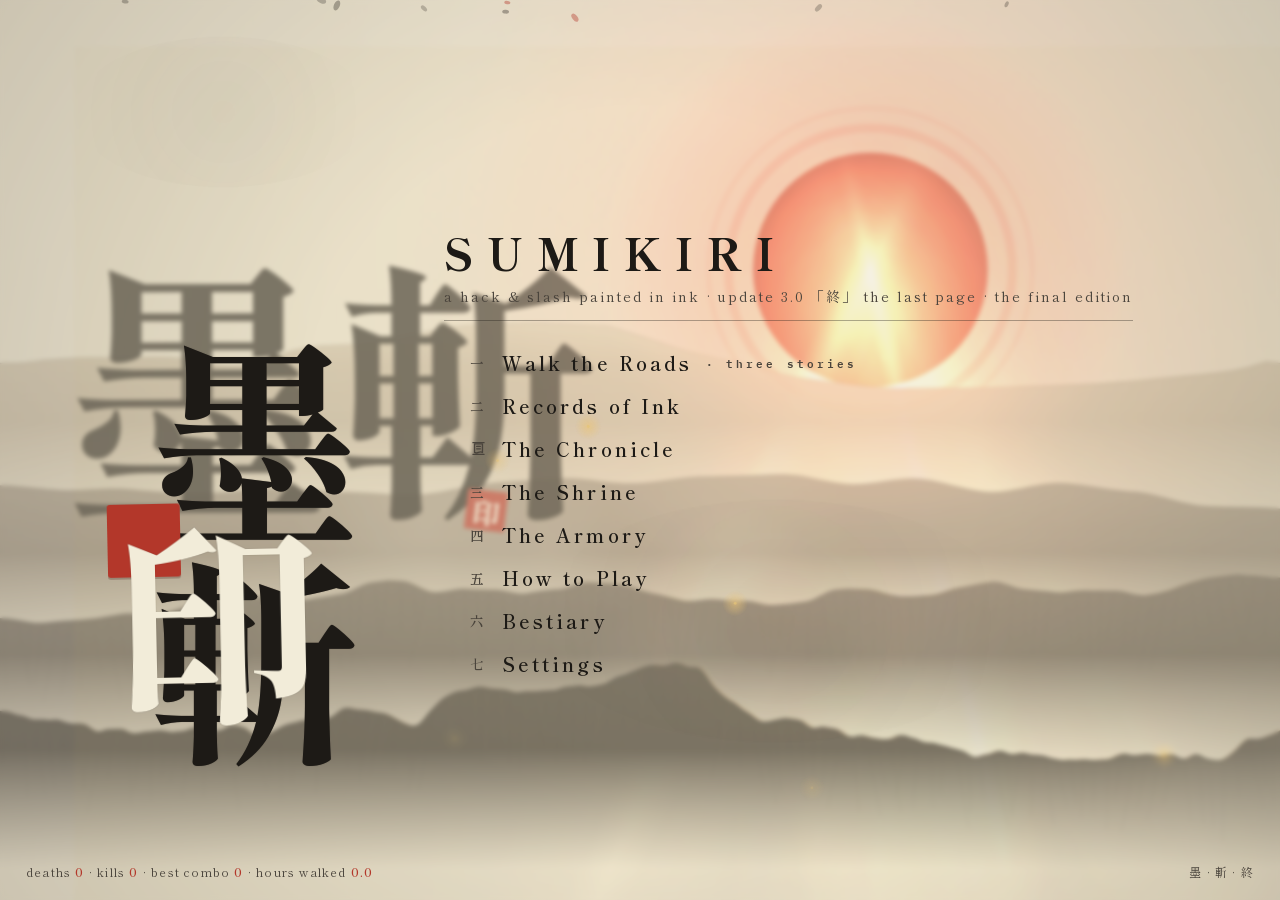
==== commit 2c7fd7c6: "Add final page and story 3 This patch adds the third road, The Last Page, with a full finale campaig" ====
--- a/public/game/index.html
+++ b/public/game/index.html
@@ -217,6 +217,26 @@
 .act-node.side-node{border-style:dashed}
 .act-node.side-node .a-kan{color:var(--red)}
 
+/* update 3.0 「終」: the third road — the last page. it does not wear the
+   vermilion; it wears ink and the red seal, on the whitest paper */
+.story-head.s3{border-bottom:4px double var(--ink)}
+.story-head.s3 .sk{color:var(--red)}
+.act-node.s3{background:var(--paper3)}
+.act-node.s3 .a-kan{color:var(--red)}
+.s3-done{margin:14px 6px 0;padding:10px 12px;border:2px dashed var(--ink2);color:var(--ink2);font-size:11.5px;letter-spacing:.14em;display:flex;align-items:center;gap:10px}
+#hero-pick{display:none}
+#hero-pick.on{display:flex;flex-direction:column;gap:14px;margin:18px 0 8px;padding:20px 14px;border:2px solid var(--ink);background:var(--paper3);box-shadow:4px 4px 0 rgba(29,26,22,.24);animation:hp-in .18s ease}
+@keyframes hp-in{from{opacity:0;transform:translateY(6px)}to{opacity:1;transform:none}}
+.hp-head{font-weight:800;letter-spacing:.18em;font-size:13.5px;text-align:center}
+.hp-cards{display:flex;gap:12px;justify-content:center;flex-wrap:wrap}
+.hp-card{flex:1 1 170px;max-width:250px;display:flex;flex-direction:column;align-items:center;gap:6px;padding:18px 12px 16px;border:2px solid var(--ink);background:var(--paper2);cursor:pointer;font-family:inherit;box-shadow:3px 3px 0 rgba(29,26,22,.24);transition:transform .13s ease,box-shadow .13s ease,border-color .13s ease}
+.hp-card:hover{transform:translate(-2px,-2px);box-shadow:5px 5px 0 rgba(179,55,42,.32);border-color:var(--red)}
+.hp-card .hk{font-size:34px;font-weight:800;line-height:1}
+.hp-card[data-hero="1"] .hk{color:var(--ink)}
+.hp-card[data-hero="2"] .hk{color:var(--red)}
+.hp-card .hn{font-weight:800;font-size:12.5px;letter-spacing:.1em}
+.hp-card .hs{font-size:10.5px;color:var(--ink2);line-height:1.55;text-align:center}
+
 .helpgrid{display:grid;grid-template-columns:repeat(auto-fit,minmax(300px,1fr));gap:6px 26px;padding:8px 2px}
 .helpcol h4{font-size:15px;font-weight:800;letter-spacing:.18em;border-bottom:1px solid var(--ink2);padding-bottom:6px;margin:12px 0 8px}
 .hrow{display:flex;justify-content:space-between;font-size:13px;color:var(--ink2);padding:4.5px 0;border-bottom:1px dotted rgba(74,68,60,.25)}
@@ -228,7 +248,7 @@
 .brow .bd{font-size:12px;color:var(--ink2);line-height:1.5}
 
 #s-pause .big-kan{color:var(--ink);transform:rotate(0)}
-.recs-tabs{display:flex;gap:8px;margin:8px 0 12px;justify-content:center}
+.recs-tabs{display:flex;gap:8px;margin:8px 0 12px;justify-content:center;flex-wrap:wrap}
 .recs-tabs button{font-family:inherit;font-size:15px;font-weight:700;letter-spacing:.14em;background:transparent;border:1.5px solid var(--ink);color:var(--ink);padding:7px 20px;cursor:pointer}
 .recs-tabs button.on{background:var(--ink);color:var(--paper2)}
 .rec-list{width:100%;max-width:640px}
@@ -491,9 +511,9 @@
     <div class="t-kanji"><span>墨</span><span>斬</span><span class="seal title-seal">印</span></div>
     <div class="t-side">
       <h1>SUMIKIRI</h1>
-      <div class="tag">a hack &amp; slash painted in ink · update 2.7 「映」 the cinematic cut</div>
+      <div class="tag">a hack &amp; slash painted in ink · update 3.0 「終」 the last page · the final edition</div>
       <nav class="menu">
-        <button class="mbtn" data-go="acts"><span class="idx">一</span>Walk the Roads <small class="mono" style="font-size:11px;color:var(--ink2)">· two stories</small></button>
+        <button class="mbtn" data-go="acts"><span class="idx">一</span>Walk the Roads <small class="mono" style="font-size:11px;color:var(--ink2)">· three stories</small></button>
         <button class="mbtn" data-go="records"><span class="idx">二</span>Records of Ink</button>
         <button class="mbtn" data-go="chrono" aria-label="The Chronicle — every change the ink has taken"><span class="idx" style="display:flex;align-items:center;justify-content:center"><svg width="19" height="19" viewBox="0 0 24 24" fill="none" stroke="currentColor" stroke-width="1.7" stroke-linecap="round" stroke-linejoin="round" aria-hidden="true" style="display:block"><path d="M5 4.6h14"/><path d="M5 19.4h14"/><path d="M7 6.2h10V17c-1.7-.9-3.3-.9-5 0-1.7.9-3.3.9-5 0z"/><path d="M9.7 9.4h4.6"/><path d="M9.7 12.4h4.6"/></svg></span>The Chronicle</button>
         <button class="mbtn" data-go="shrine"><span class="idx">三</span>The Shrine</button>
@@ -510,7 +530,7 @@
 
 <div class="screen" id="s-acts">
   <div class="page">
-    <div class="page-head"><h2>THE ROADS 路</h2><span class="sub">two stories · one page</span></div>
+    <div class="page-head"><h2>THE ROADS 路</h2><span class="sub">three stories · one page</span></div>
     <div class="page-body">
       <div id="roads-body"></div>
       <div class="btnrow" style="margin-top:14px"><button class="mbtn" data-go="title"><span class="idx">◆</span>Back</button></div>
@@ -643,7 +663,7 @@
 
 <div class="screen" id="s-victory">
   <div class="big-kan" style="color:var(--ink)">終</div>
-  <div class="death-line" style="font-size:19px;max-width:520px;line-height:1.8">The page is blank again.<br>It was never empty.</div>
+  <div class="death-line" id="victory-line" style="font-size:19px;max-width:520px;line-height:1.8">The page is blank again.<br>It was never empty.</div>
   <div class="stat-line" id="victory-stats"></div>
   <div class="rec-note" id="victory-rec"></div>
   <div class="btnrow" id="victory-btns"></div>
@@ -654,7 +674,7 @@
     <div class="page-head"><h2>RECORDS OF INK 銘</h2><span class="sub">names carved by other hands</span></div>
     <div class="page-body">
       <div class="recs-tabs">
-        <button data-rec="abyss">ABYSS 無</button><button data-rec="meido">NIGHT 冥</button><button data-rec="gauntlet">GAUNTLET 連</button><button data-rec="story">INK 墨</button><button data-rec="story2">朱 VERMILION</button>
+        <button data-rec="abyss">ABYSS 無</button><button data-rec="meido">NIGHT 冥</button><button data-rec="gauntlet">GAUNTLET 連</button><button data-rec="story">INK 墨</button><button data-rec="story2">朱 VERMILION</button><button data-rec="story3">終 FINAL</button>
       </div>
       <div class="rec-list" id="rec-list"><div class="rec-empty">gathering the pages…</div></div>
       <div id="rec-own"></div>
@@ -722,10 +742,12 @@
   <button class="mbtn" id="rotate-dismiss"><span class="idx">◆</span>Play anyway</button>
 </div>
 <script src="story2.js"></script>
+<script src="story3.js"></script>
 <script src="ambient2.js"></script>
 <script src="gfx.js"></script>
 <script src="models.js"></script>
 <script src="anim.js"></script>
+<script src="deco.js"></script>
 <script src="menufx.js"></script>
 <script>
 'use strict';
@@ -761,7 +783,7 @@
 
 const SAVE_KEY='sumikiri_v1';
 const defaultSave=()=>({ash:0,meta:{vit:0,str:0,spd:0,fortune:0,discipline:0,rejuv:0,talisman:0,ki:0,mirror:0,stance:0,step:0,edge:0,rhythm:0,gourd:0},
-  weapons:{katana:true},lastWeapon:'katana',arts:{en:true},art:'en',keys:{},unlockedAct:1,unlockedAct2:1,achieved2:false,abyssUnlocked:false,abyssBest:0,gauntletUnlocked:false,gauntletBest:0,meidoBest:0,
+  weapons:{katana:true},lastWeapon:'katana',arts:{en:true},art:'en',keys:{},unlockedAct:1,unlockedAct2:1,achieved:false,achieved2:false,achieved3:false,unlockedAct3:0,lastHero3:1,abyssUnlocked:false,abyssBest:0,gauntletUnlocked:false,gauntletBest:0,meidoBest:0,
   difficulty:1,shake:true,numbers:true,codex:true,haptic:true,gfx:1,seenHelp0:false,recordsName:'',stats:{kills:0,deaths:0,bestCombo:0,playTime:0}});
 let SAVE=defaultSave();
 (function(){
@@ -1032,7 +1054,7 @@
 
 const G={mode:'title',run:null,enemies:[],projs:[],parts:[],floats:[],slashes:[],teles:[],rings:[],marks:[],pickups:[],ghosts:[],fx:[],
   cam:{x:RW/2,y:RH/2},trauma:0,hitstop:0,slowT:0,ts:1,flash:0,flashCol:'#f6f1e2',wash:0,hurtV:0,musicLevel:.15,
-  floorC:null,floorMip:null,decalC:null,dctx:null,waveIdx:-1,waves:[],spawnQ:[],spawnT:0,waveGap:0,clearing:0,introT:0,bossIntroT:0,shakeX:0,shakeY:0,
+  floorC:null,floorMip:null,decalC:null,dctx:null,fctx:null,mctx:null,waveIdx:-1,waves:[],spawnQ:[],spawnT:0,waveGap:0,clearing:0,introT:0,bossIntroT:0,shakeX:0,shakeY:0,
   style:{pts:0,rank:0,combo:0,t:9,anim:0},hints:null,tutMoved:false,tutHit:false,tutDash:false,tutParry:false,tutDrink:false,
   ambience:[],t:0,boss:null,blessPicks:null,prevMode:null,grantQ:[],grantShow:null,
   wind:0,windT:0,gusts:[],lbx:0,lbxT:0,zp:0,wipe:null,boltT:6,lightningAt:0,props:[],fireflies:[],ripples:[],gauntIdx:0,
@@ -1044,7 +1066,13 @@
   zCine:1,zw:0,parX:0,parY:0};
 let P=null;
 const bl=id=>G.run?(G.run.blessings[id]||0):0;
-const curAct=()=>G.run?(G.run.meido?9:(G.run.abyss?Math.min(7,1+Math.floor(G.run.wave/4)):(G.run.gauntlet?7:(G.run.story===2?10+G.run.act:G.run.act)))):1;
+const curAct=()=>G.run?(G.run.meido?9:(G.run.abyss?Math.min(7,1+Math.floor(G.run.wave/4)):(G.run.gauntlet?7:(G.run.story===2?10+G.run.act:(G.run.story===3?16+G.run.act:G.run.act))))):1;
+// update 3.0 「終」: the last page speaks in act numbers 17..19. the three
+// helpers every system below agrees on — which hand walks, how deep into a
+// story the page is (for flesh and harm), and whether the gate is open
+const heroIs2=()=>!!(G.run&&(G.run.story===2||G.run.hero===2));
+const storyAct=()=>G.run?(G.run.story===2?G.run.act:(G.run.story===3?G.run.act+5:G.run.act)):1;
+const finaleOpen=()=>!!((SAVE.achieved||SAVE.achieved2)||SAVE.unlockedAct>=7||(SAVE.unlockedAct2||1)>=6); // a road walked to its end opens the last page
 resize();
 
 const WEAPONS={
@@ -1136,6 +1164,7 @@
   hollow:{name:'The Hollow Daimyō',kanji:'灰',hp:1280,r:38,spd:92,touch:10,moves:['charge','volley','bolts','summon','nova','chainDash'],summon:'wraith'},
   kami:{name:'The Nameless Kami',kanji:'空',hp:1580,r:32,spd:100,touch:9,phased:true,moves:['rain','spiralBurst','summon','blinkVolley'],moves2:['mirrorDash','wave','clones','volley'],summon:'kappa'}};
 if(window.STORY2)Object.assign(BOSSES,STORY2.bosses); // story 2: the six keepers of 朱
+if(window.STORY3)Object.assign(BOSSES,STORY3.bosses); // story 3: the keepers of the last page 終
 const GAUNTLET=['uzu','goroki','zangetsu','orochi','jin','sojobo','yuki','raijin','hollow','kami'];
 
 // ---- the night road 冥 ------------------------------------------------------
@@ -1236,6 +1265,7 @@
   hollow:'Act 4 of the spirit. Charges, volleys, calls the wraiths. Grey, but not empty.',
   kami:'Act 7. The painter\u2019s hand. At half it cracks and learns your tricks back.'};
 if(window.STORY2)Object.assign(BESTIARY,STORY2.bestiary); // story 2: field notes for the new road
+if(window.STORY3)Object.assign(BESTIARY,STORY3.bestiary); // story 3: field notes for the last page
 
 // ---- the codex: first-sight cards ---------------------------------------------
 // every foe gets one introduction per run. dying and walking again keeps the
@@ -1352,6 +1382,7 @@
       ['Blink Barrage','arrives firing — deflect the shards','d'],
       ['Second Hand','past half: mirror dashes, your own clones, waves of ink — nothing you have not survived before','p']]}};
 if(window.STORY2)Object.assign(CODEX,STORY2.codex); // story 2: the vermilion codex
+if(window.STORY3)Object.assign(CODEX,STORY3.codex); // story 3: the last three cards the page will file
 
 // ---- the ink kitchen: everything you see is baked at boot on offscreen
 // canvases, with a few live layers (wind, weather, light) drawn per frame.
@@ -1493,457 +1524,656 @@
   g.strokeStyle='rgba(246,241,226,0.28)';g.lineWidth=1.3;
   g.beginPath();g.ellipse(x,y,rx*.92,ry*.92,0,-.8,.5);g.stroke();}
 
+// ---- update 2.8 「威」: THE THREAT VOCABULARY — how ink says "predator" --------
+// the mask is the whole lesson: a thing that means to bite reads as a thing
+// that has bitten before. every fighter below speaks these three words:
+//   glare — slitted eyes under a heavy brow: intent, not decoration
+//   maw   — a fanged underbite breaking the head's front edge
+//   chips — steel that has met other steel and kept the scars
+function glare(g,x,y,s,col,dy){
+  const eDy=dy===undefined?s*2.1:dy;
+  for(const sgn of [-1,1]){
+    g.save();g.translate(x,y+sgn*eDy);g.rotate(-sgn*.42);
+    g.fillStyle=col;
+    g.beginPath();g.moveTo(-s*1.6,0);g.lineTo(s*1.4,-s*.62);g.lineTo(s*1.4,s*.62);g.closePath();g.fill();
+    g.strokeStyle='rgba(14,11,9,0.6)';g.lineWidth=Math.max(1,s*1.05);g.lineCap='round';
+    g.beginPath();g.moveTo(-s*1.9,-s*.05);g.lineTo(-s*.3,-s*.55);g.stroke();
+    g.restore();}}
+function maw(g,x,y,s,col){
+  // the jaw: a dark wedge breaking the head's own edge, fangs overlapping it
+  g.fillStyle=col||'#241f1c';
+  g.beginPath();g.moveTo(x,y-s*1.4);g.lineTo(x+s*2.2,y);g.lineTo(x,y+s*1.4);g.closePath();g.fill();
+  g.fillStyle='#e6dfcc';
+  for(const sgn of [-1,1]){
+    g.beginPath();g.moveTo(x+s*.25,y+sgn*s*.9);g.lineTo(x+s*1.15,y+sgn*s*.2);g.lineTo(x+s*.65,y+sgn*s*1.2);g.closePath();g.fill();}}
+function chips(g,x0,y0,x1,y1,seed){
+  // steel that has seen duty: little nicks bitten out of the bright edge
+  const dx=x1-x0,dy=y1-y0,l=Math.hypot(dx,dy)||1;
+  const nx=-dy/l,ny=dx/l;
+  g.fillStyle='#33302c';
+  for(let i=1;i<=3;i++){const t=.2+hash01((seed||7)+i*3.1)*.6;
+    const cx=x0+dx*t+nx*1.1,cy=y0+dy*t+ny*1.1;
+    g.beginPath();g.moveTo(cx,cy);g.lineTo(cx+dx/l*2.2,cy+dy/l*2.2);g.lineTo(cx+dx/l*.7,cy+dy/l*.7);g.closePath();g.fill();}}
+
 const ESPR={};
 function bakeEnemies(){
   const defs={
-    // kappa: river imp — shelled back, dish head, crooked blade
+    // kappa: river imp — hunched shell-back, knuckle-dragging claws, cracked dish
     kappa(g){
-      caps(g,-7,-6,-16,-11,3,'#3a4a38');caps(g,-7,6,-16,11,3,'#3a4a38');
-      oBlob(g,-4,0,13,11,'#41503c');
-      g.strokeStyle='#2c3a2c';g.lineWidth=1.1;
-      for(let i=1;i<=3;i++){g.beginPath();g.ellipse(-4,0,13-i*3,11-i*2.7,0,0,TAU);g.stroke();}
-      oBlob(g,5,0,8,6.5,'#4a5a44');sheen(g,5,-1,6.5,5);
-      caps(g,5,-4,13,-9,2.8,'#41503c');
-      steel(g,12,7,31,12,2.2);oBlob(g,12,7,3,2,'#3a3430');
-      caps(g,5,4,12,8,2.8,'#4a5a44');
-      oBlob(g,9,0,6.5,5.5,'#5a6a50');
-      g.fillStyle='#c8c3b0';g.beginPath();g.ellipse(14.5,0,4.6,2.2,0,0,TAU);g.fill();
-      g.strokeStyle='#8a8574';g.lineWidth=1.5;g.beginPath();g.arc(8,0,7,0,TAU);g.stroke();
-      g.strokeStyle='#33402e';g.lineWidth=1.8;
-      for(let i=-1;i<=1;i++)caps(g,8,i*3.4,4.5,i*5.2,1.6,'#33402e');
-      g.fillStyle=RED;g.beginPath();g.arc(10.5,-2.6,1.2,0,TAU);g.arc(10.5,2.6,1.2,0,TAU);g.fill();},
-    // oni: the proud slab of muscle — horns, mask, studded kanabō
+      caps(g,-8,-8,-20,-15,4.2,'#3a4a38');caps(g,-8,8,-20,15,4.2,'#3a4a38');
+      oBlob(g,-4,0,14,12,'#41503c');
+      g.strokeStyle='#242c22';g.lineWidth=1.2;
+      for(let i=1;i<=3;i++){g.beginPath();g.ellipse(-4,0,14-i*3.2,12-i*3,0,0,TAU);g.stroke();}
+      g.strokeStyle='#242c22';g.lineWidth=1.1; // an old wound in the shell
+      g.beginPath();g.moveTo(-13,-6);g.lineTo(-8,-2);g.lineTo(-12,3);g.stroke();
+      oBlob(g,5,0,9,7.5,'#4a5a44');sheen(g,5,-1,7,5.5);
+      caps(g,3,-9,17,-16,3.6,'#41503c');caps(g,3,9,17,16,3.6,'#41503c'); // arms that reach past the body
+      caps(g,15,-16,21,-19,1.5,'#c9c2ab');caps(g,16,-14,23,-15,1.5,'#c9c2ab'); // splayed knuckle claws
+      caps(g,15,16,21,19,1.5,'#c9c2ab');caps(g,16,14,23,15,1.5,'#c9c2ab');
+      oBlob(g,9,0,7,6,'#5a6a50');
+      g.fillStyle='#c8c3b0';g.beginPath();g.ellipse(14.5,0,5,2.4,0,0,TAU);g.fill();
+      g.strokeStyle='#8a8574';g.lineWidth=1.5;g.beginPath();g.arc(8,0,7.4,0,TAU);g.stroke();
+      g.strokeStyle='#33402e';g.lineWidth=1.8; // the crack across the bowl
+      g.beginPath();g.moveTo(12.5,-1.8);g.lineTo(10,.4);g.lineTo(13,1.6);g.stroke();
+      g.strokeStyle='#33402e';g.lineWidth=1.7;
+      for(let i=-1;i<=1;i++)caps(g,8,i*3.6,4.5,i*5.6,1.5,'#33402e');
+      glare(g,10,0,2,RED,2.9); // slits wide enough to read across the field
+      maw(g,12.5,0,2.2); // an imp's grin, all beak and teeth
+      steel(g,16,11,33,17,2.2);oBlob(g,16,11,3,2,'#3a3430');
+      chips(g,16,11,33,17,31); // the blade has met other blades
+      caps(g,11,8,16,13,2.4,'#4a5a44');},
+    // oni: the proud slab — muscle like geology, a club that has ended walls
     oni(g){
-      caps(g,-14,-13,-32,-19,6.5,'#4a2e28');caps(g,-14,13,-32,19,6.5,'#4a2e28');
-      oBlob(g,-6,0,24,20,'#5a3a34');sheen(g,-6,-5,20,16);
-      caps(g,-14,-8,-2,-11,1.5,'#7a4a40');caps(g,-16,4,-4,7,1.5,'#7a4a40');
-      oBlob(g,-14,-16,9,7,'#3d2721');oBlob(g,-14,16,9,7,'#3d2721');
-      oBlob(g,4,0,11,9,'#6b423a');
-      g.fillStyle='#e6dfcc';
-      g.beginPath();g.moveTo(8,-6);g.lineTo(20,-13);g.lineTo(11,-3);g.closePath();g.fill();
-      g.beginPath();g.moveTo(8,6);g.lineTo(20,13);g.lineTo(11,3);g.closePath();g.fill();
-      g.fillStyle='#ded7c2';g.beginPath();g.ellipse(11,0,7,6,0,0,TAU);g.fill();
-      g.fillStyle='#241f1c';
-      g.beginPath();g.moveTo(15,-4);g.lineTo(19,-3);g.lineTo(16,-1);g.closePath();g.fill();
-      g.beginPath();g.moveTo(15,4);g.lineTo(19,3);g.lineTo(16,1);g.closePath();g.fill();
-      g.fillStyle=RED;g.beginPath();g.arc(11,-3,1.8,0,TAU);g.arc(11,3,1.8,0,TAU);g.fill();
-      caps(g,8,-8,22,-16,6,'#5a3a34');caps(g,8,8,20,12,6,'#5a3a34');
+      caps(g,-16,-14,-37,-22,7.5,'#4a2e28');caps(g,-16,14,-37,22,7.5,'#4a2e28');
+      oBlob(g,-6,0,26,22,'#5a3a34');sheen(g,-6,-6,22,18);
+      g.strokeStyle='#3d2721';g.lineWidth=1.6; // gouged hide: old wounds in darker flesh
+      g.beginPath();g.moveTo(-19,-9);g.lineTo(-13,-5);g.lineTo(-18,0);g.stroke();
+      g.beginPath();g.moveTo(-9,10);g.lineTo(-4,14);g.lineTo(-10,15);g.stroke();
+      caps(g,-15,-9,-3,-12,1.5,'#7a4a40');caps(g,-17,4,-5,7,1.5,'#7a4a40');
+      oBlob(g,-14,-18,11,8.5,'#3d2721');oBlob(g,-14,18,11,8.5,'#3d2721'); // shoulder mounds
+      g.fillStyle='#d9d2bd'; // spikes breaking the silhouette
+      for(const sgn of [-1,1]){g.beginPath();g.moveTo(-20,sgn*24);g.lineTo(-25,sgn*33);g.lineTo(-15,sgn*25);g.closePath();g.fill();}
+      oBlob(g,4,0,12,10,'#6b423a');
+      g.fillStyle='#e6dfcc'; // the mask: a snarling oni-guin
+      g.beginPath();g.moveTo(9,-7);g.lineTo(22,-15);g.lineTo(12,-3);g.closePath();g.fill();
+      g.beginPath();g.moveTo(9,7);g.lineTo(22,15);g.lineTo(12,3);g.closePath();g.fill();
+      g.fillStyle='#ded7c2';g.beginPath();g.ellipse(12,0,7.5,6.5,0,0,TAU);g.fill();
+      maw(g,15,0,3.2); // the underbite
+      glare(g,11,0,2,RED,3.5);
+      caps(g,8,-9,24,-18,7,'#5a3a34');caps(g,8,9,23,16,7,'#5a3a34'); // arms like felled trees
       g.lineCap='butt';
-      g.strokeStyle='#241f1c';g.lineWidth=8;
-      g.beginPath();g.moveTo(20,12);g.lineTo(56,18);g.stroke();
-      g.lineWidth=11;g.beginPath();g.moveTo(52,17);g.lineTo(62,19);g.stroke();
+      g.strokeStyle='#241f1c';g.lineWidth=9;
+      g.beginPath();g.moveTo(20,13);g.lineTo(58,20);g.stroke();
+      g.lineWidth=13;g.beginPath();g.moveTo(50,18.4);g.lineTo(62,20.4);g.stroke();
       g.fillStyle='#3a3430';
-      for(let i=0;i<4;i++){const t=.55+i*.12;
-        g.beginPath();g.arc(20+36*t,12+6*t,2,0,TAU);g.fill();}
+      for(let i=0;i<5;i++){const t=.5+i*.11; // studded and cracked
+        g.beginPath();g.arc(20+38*t,13+7*t,2.2+hash01(i*3)*1.2,0,TAU);g.fill();}
       g.lineCap='round';},
-    // tengu: mountain scribe — feathered robes, long nose, war fan
+    // tengu: mountain scribe — ragged pinions, hooked beak, steel-ribbed gunbai
     tengu(g){
-      g.fillStyle='#221f28';
-      g.beginPath();g.moveTo(-4,-8);g.lineTo(-20,-16);g.lineTo(-14,-4);g.closePath();g.fill();
-      g.beginPath();g.moveTo(-4,8);g.lineTo(-20,16);g.lineTo(-14,4);g.closePath();g.fill();
+      g.fillStyle='#221f28'; // the mantle: torn feathers, points not hems
+      for(let i=0;i<5;i++){const w=.4+i*1.1;
+        g.beginPath();g.moveTo(-4,-8-i*1.4);
+        g.lineTo(-22-i*2.2,-12-i*3);g.lineTo(-15-i*1.5,-4-i*1.8);g.closePath();g.fill();
+        g.beginPath();g.moveTo(-4,8+i*1.4);
+        g.lineTo(-22-i*2.2,12+i*3);g.lineTo(-15-i*1.5,4+i*1.8);g.closePath();g.fill();}
       g.strokeStyle='#3a3542';g.lineWidth=1;
       for(let i=0;i<3;i++){caps(g,-6-i*4,-9-i*2,-16-i*3,-13-i*2,1,'#3a3542');
         caps(g,-6-i*4,9+i*2,-16-i*3,13+i*2,1,'#3a3542');}
-      oBlob(g,-1,0,14,12,'#2e2a33');sheen(g,-1,-3,11,9);
+      oBlob(g,-1,0,15,13,'#2e2a33');sheen(g,-1,-3,12,10);
       caps(g,-8,-8,2,-11,3.2,'#8c2b1f');caps(g,-8,8,2,11,3.2,'#8c2b1f');
-      oBlob(g,8,0,8,7,'#b3372a');
-      g.fillStyle='#c9932a';g.beginPath();g.moveTo(12,-2.5);g.lineTo(26,0);g.lineTo(12,2.5);g.closePath();g.fill();
-      g.fillStyle=INK;g.beginPath();g.arc(9,-3,1.6,0,TAU);g.arc(9,3,1.6,0,TAU);g.fill();
-      caps(g,2,-8,10,-12,2,'#c9932a');caps(g,2,8,10,12,2,'#c9932a');
+      oBlob(g,8,0,9,8,'#b3372a');
+      g.fillStyle='#c9932a'; // the beak: longer now, and hooked at the tip
+      g.beginPath();g.moveTo(12,-2.8);g.lineTo(28,0);g.lineTo(25,1.8);g.lineTo(12,2.8);g.closePath();g.fill();
+      g.fillStyle='#8c2b1f';g.beginPath();g.moveTo(24,.2);g.lineTo(29.4,-.9);g.lineTo(25,2);g.closePath();g.fill();
+      glare(g,9,0,2.1,INK,3.2);
+      caps(g,2,-8,10,-13,2,'#c9932a');caps(g,2,8,10,13,2,'#c9932a'); // talons gold
       caps(g,6,-6,16,-11,2.6,'#2e2a33');
-      g.fillStyle='#5b5364';
-      g.beginPath();g.moveTo(17,-12);g.quadraticCurveTo(30,-18,33,-8);g.quadraticCurveTo(26,-6,17,-10);g.closePath();g.fill();
-      g.strokeStyle='#8c8494';g.lineWidth=1;
-      g.beginPath();g.moveTo(19,-11);g.lineTo(31,-9);g.stroke();},
-    // wraith: something drowned — tattered shroud, reaching claws
+      g.fillStyle='#5b5364'; // the gunbai: war-fan with a steel rim
+      g.beginPath();g.moveTo(17,-12);g.quadraticCurveTo(31,-19,34,-8);g.quadraticCurveTo(26,-5,17,-10);g.closePath();g.fill();
+      g.strokeStyle='#8795a5';g.lineWidth=1.6;
+      g.beginPath();g.moveTo(19,-11);g.lineTo(32,-9);g.stroke();
+      g.strokeStyle='#3a3542';g.lineWidth=1; // torn paper between the ribs
+      for(let i=0;i<3;i++){g.beginPath();g.moveTo(20+i*3.6,-11.6+i*.7);g.lineTo(25+i*3.2,-7.2-i*.4);g.stroke();}},
+    // wraith: something drowned — tattered shroud, three-clawed reaching hands
     wraith(g){
       g.globalAlpha=.88;
-      g.fillStyle='#6c7486';
-      g.beginPath();g.moveTo(-2,-9);g.lineTo(-19,-5);g.lineTo(-9,0);g.lineTo(-21,4);g.lineTo(-2,9);g.closePath();g.fill();
-      g.fillStyle='#59616f';
-      g.beginPath();g.moveTo(-4,-6);g.lineTo(-26,-9);g.lineTo(-12,-2);g.closePath();g.fill();
-      g.beginPath();g.moveTo(-4,6);g.lineTo(-26,9);g.lineTo(-12,2);g.closePath();g.fill();
+      g.fillStyle='#6c7486'; // the shroud: rags longer than the body is wide
+      g.beginPath();g.moveTo(-2,-9);g.lineTo(-22,-6);g.lineTo(-10,-1);g.lineTo(-24,3);g.lineTo(-9,6);g.lineTo(-19,9);g.lineTo(-2,10);g.closePath();g.fill();
+      g.fillStyle='#59616f'; // a second layer, torn deeper
+      g.beginPath();g.moveTo(-4,-7);g.lineTo(-28,-10);g.lineTo(-13,-3);g.closePath();g.fill();
+      g.beginPath();g.moveTo(-4,7);g.lineTo(-28,10);g.lineTo(-13,3);g.closePath();g.fill();
       oBlob(g,0,0,13,11,'#7c8496');sheen(g,0,-3,10,8,'rgba(246,241,226,0.3)');
-      caps(g,6,-5,18,-9,2.4,'#7c8496');caps(g,6,5,18,9,2.4,'#7c8496');
-      caps(g,18,-9,23,-11,1,'#aab2c2');caps(g,18,-9,23,-7,1,'#aab2c2');
-      caps(g,18,9,23,11,1,'#aab2c2');caps(g,18,9,23,7,1,'#aab2c2');
-      oBlob(g,7,0,6,5.5,'#6c7486');
-      g.fillStyle='#151720';g.beginPath();g.arc(9,-2.5,1.7,0,TAU);g.arc(9,2.5,1.7,0,TAU);g.fill();
+      caps(g,6,-5,19,-10,2.4,'#7c8496');caps(g,6,5,19,10,2.4,'#7c8496');
+      for(const sgn of [-1,1]){ // each hand ends in three long claws
+        caps(g,19,sgn*10,26,sgn*13.5,1,'#aab2c2');
+        caps(g,19,sgn*10,25,sgn*8.5,1,'#aab2c2');
+        caps(g,19,sgn*10,27,sgn*10.5,1,'#aab2c2');}
+      oBlob(g,7,0,6,5.5,'#59616f'); // the drowned face sunk in the hood
+      g.fillStyle='#0d1016';g.beginPath();g.ellipse(9.5,0,5,4.4,0,0,TAU);g.fill();
+      glare(g,9,0,2,'#cfe0ff',2.7); // eyes that kept their cold light
+      g.strokeStyle='rgba(140,160,200,0.35)';g.lineWidth=1; // the drip off the hem
+      g.beginPath();g.moveTo(-14,8);g.lineTo(-15,13);g.stroke();
+      g.beginPath();g.moveTo(-6,10);g.lineTo(-5,15);g.stroke();
       g.globalAlpha=1;},
-    // kame: a wall that learned the spear — plated dome, tower helm, reach
+    // kame: a wall that learned the spear — scarred dome, tower helm, long reach
     kame(g){
-      caps(g,-10,-10,-24,-14,5,'#2c3428');caps(g,-10,10,-24,14,5,'#2c3428');
-      oBlob(g,-6,0,20,16.5,'#3e4a3a');
+      caps(g,-10,-10,-25,-15,5,'#2c3428');caps(g,-10,10,-25,15,5,'#2c3428');
+      oBlob(g,-6,0,21,17.5,'#3e4a3a');
       g.strokeStyle='#242c22';g.lineWidth=1.4;
-      g.beginPath();g.ellipse(-6,0,15,12,0,0,TAU);g.stroke();
+      g.beginPath();g.ellipse(-6,0,16,13,0,0,TAU);g.stroke();
       for(let i=0;i<6;i++){const a=i/6*TAU;
-        g.beginPath();g.moveTo(-6+Math.cos(a)*8,Math.sin(a)*6.5);g.lineTo(-6+Math.cos(a)*15,Math.sin(a)*12.2);g.stroke();}
+        g.beginPath();g.moveTo(-6+Math.cos(a)*8,Math.sin(a)*6.5);g.lineTo(-6+Math.cos(a)*16,Math.sin(a)*13);g.stroke();}
+      g.strokeStyle='#242c22';g.lineWidth=1.6; // battle scars across the plates
+      g.beginPath();g.moveTo(-18,-8);g.lineTo(-11,-3);g.lineTo(-16,2);g.stroke();
+      g.beginPath();g.moveTo(-4,12);g.lineTo(1,16);g.stroke();
       g.fillStyle='#2c3828';g.beginPath();g.ellipse(-6,0,6,5,0,0,TAU);g.fill();
       g.strokeStyle='#8795a5';g.lineWidth=1.6;
-      g.beginPath();g.ellipse(-6,0,20,16.5,0,-.9,.7);g.stroke();
+      g.beginPath();g.ellipse(-6,0,21,17.5,0,-.9,.7);g.stroke();
       oBlob(g,8,0,9,8,'#3a4a3a');
-      g.fillStyle='#c9c2ab';g.beginPath();g.ellipse(13,0,4.5,6.5,0,0,TAU);g.fill();
+      g.fillStyle='#c9c2ab'; // the tower helm: riveted, with a spike
+      g.beginPath();g.ellipse(13,0,4.5,6.5,0,0,TAU);g.fill();
       g.strokeStyle='#1d1a16';g.lineWidth=1;
       g.beginPath();g.moveTo(11,-4);g.lineTo(15,4);g.stroke();
-      caps(g,-2,6,40,14,3,'#4a3f28');caps(g,4,7.4,38,13,1,'#6b5b3a');
+      g.beginPath();g.moveTo(15,-6);g.lineTo(15,6);g.stroke();
+      g.fillStyle='#8795a5';g.beginPath();g.moveTo(13,-6);g.lineTo(15,-11);g.lineTo(16,-6);g.closePath();g.fill();
+      glare(g,12,0,1.4,'#d8b04a',3.2); // gold eyes behind the visor
+      caps(g,-2,6,40,15,3,'#4a3f28');caps(g,4,7.4,38,14,1,'#6b5b3a'); // the spear: haft, binding
       g.fillStyle='#c9c2ab';
-      g.beginPath();g.moveTo(40,14);g.lineTo(54,18);g.lineTo(49,21);g.lineTo(38,17.5);g.closePath();g.fill();
+      g.beginPath();g.moveTo(40,15);g.lineTo(54,19);g.lineTo(49,22);g.lineTo(38,18.5);g.closePath();g.fill();
       g.strokeStyle='#8795a5';g.lineWidth=1;g.stroke();
-      g.strokeStyle=RED2;g.lineWidth=1.4;g.lineCap='round';
-      for(let i=0;i<3;i++){g.beginPath();g.moveTo(42,14);g.lineTo(38-i*2,12+i*2);g.stroke();}
-      caps(g,2,8,14,12,4,'#2c3428');},
-    // broker: a lantern with a merchant's manners — it sells health
+      chips(g,40,15,54,19,17);
+      g.strokeStyle=RED2;g.lineWidth=1.4;g.lineCap='round'; // the tassel, blood-red
+      for(let i=0;i<3;i++){g.beginPath();g.moveTo(42,15);g.lineTo(38-i*2,12+i*2);g.stroke();}
+      caps(g,2,8,15,13,4,'#2c3428');},
+    // broker: a lantern with a merchant's manners — the deal is the trap
     broker(g){
       g.strokeStyle='#8c2b1f';g.lineWidth=1.6;
       g.beginPath();g.moveTo(-8,-12);g.quadraticCurveTo(-16,-8,-22,-12);g.stroke();
       g.beginPath();g.moveTo(-8,12);g.quadraticCurveTo(-16,8,-22,12);g.stroke();
-      oBlob(g,0,0,11.5,14.5,'#d8c04a');
-      g.strokeStyle='#8c6d1f';g.lineWidth=1;
-      for(let i=-2;i<=2;i++){g.beginPath();g.ellipse(0,i*5,11.5*(1-Math.abs(i)*.14),2.6,0,0,TAU);g.stroke();}
+      oBlob(g,0,0,11.5,14.5,'#c9a83c'); // the paper has aged; the ribs press through
+      g.strokeStyle='#7a5c18';g.lineWidth=1.2;
+      for(let i=-2;i<=2;i++){g.beginPath();g.ellipse(0,i*5,11.5*(1-Math.abs(i)*.14),2.8,0,0,TAU);g.stroke();}
+      g.strokeStyle='#54420e';g.lineWidth=1; // a split seam, repaired once
+      g.beginPath();g.moveTo(6,-9);g.lineTo(9,-3);g.lineTo(5.4,2);g.stroke();
       g.fillStyle='rgba(255,250,220,0.5)';g.beginPath();g.ellipse(0,0,5,7,0,0,TAU);g.fill();
       g.fillStyle=RED2;g.font='700 9px "Shippori Mincho",serif';g.textAlign='center';g.fillText('礼',0,2.5);
       g.fillStyle='#33302e';
       g.beginPath();g.moveTo(-6,-14);g.lineTo(6,-14);g.lineTo(0,-19);g.closePath();g.fill();
       caps(g,-2,-13,-11,-22,2.2,'#2c2c26');caps(g,-2,13,-11,22,2.2,'#2c2c26');
-      caps(g,8,-6,18,-10,2.2,'#2c2c26');caps(g,8,6,18,10,2.2,'#2c2c26');
-      g.fillStyle='#8a8574';g.beginPath();g.arc(21,-11,3,0,TAU);g.fill();
-      g.fillStyle='#b3372a';g.beginPath();g.arc(20,10,3,0,TAU);g.fill();},
-    // hound: shrine dog that swallowed its own fire
+      caps(g,8,-6,19,-11,2.2,'#2c2c26');caps(g,8,6,19,11,2.2,'#2c2c26'); // thin grasping arms
+      for(const sgn of [-1,1]){ // fingers like a moneylender's
+        caps(g,19,sgn*11,24,sgn*13,1,'#8a8574');
+        caps(g,19,sgn*11,24,sgn*9.4,1,'#8a8574');}
+      g.fillStyle='#8a8574';g.beginPath();g.arc(23,-13,2.2,0,TAU);g.fill(); // a coin it never spends
+      g.fillStyle='#b3372a';g.beginPath();g.arc(21,12,2.6,0,TAU);g.fill();},
+    // hound: shrine dog that swallowed its own fire — low-slung, ribs showing
     hound(g){
-      caps(g,-10,-8,-20,-13,4,'#33302c');caps(g,-10,8,-20,13,4,'#33302c');
-      caps(g,4,-8,14,-12,3.4,'#2a2724');caps(g,4,8,14,12,3.4,'#2a2724');
-      oBlob(g,-2,0,15,10,'#33302c');sheen(g,-2,-4,12,8);
-      g.strokeStyle='#c96a2a';g.lineWidth=2.2;
+      caps(g,-11,-8,-22,-14,4.2,'#33302c');caps(g,-11,8,-22,14,4.2,'#33302c');
+      caps(g,3,-8,15,-13,3.4,'#2a2724');caps(g,3,8,15,13,3.4,'#2a2724');
+      oBlob(g,-3,0,16,10.5,'#33302c');sheen(g,-3,-4,13,8);
+      g.strokeStyle='#1d1a16';g.lineWidth=1.1; // the ribs press through the hide
+      for(let i=0;i<4;i++){g.beginPath();g.ellipse(1-i*4.5,0,2.4,8-i*1.2,0,-1.1,1.1);g.stroke();}
+      g.strokeStyle='#c96a2a';g.lineWidth=2.2; // ember seams along the spine
       for(let i=-2;i<=2;i++){g.beginPath();g.moveTo(6,i*4.5);g.lineTo(10,i*6.5);g.stroke();}
       g.strokeStyle='#e09040';g.lineWidth=1.2;
       for(let i=-1;i<=1;i++){g.beginPath();g.moveTo(6,i*4.5);g.lineTo(9,i*6);g.stroke();}
-      oBlob(g,10,0,7,6,'#2a2724');
-      g.fillStyle='#2a2724';
-      g.beginPath();g.moveTo(15,-3);g.lineTo(24,0);g.lineTo(15,3);g.closePath();g.fill();
+      oBlob(g,11,0,7.5,6,'#2a2724');
+      g.fillStyle='#2a2724'; // the muzzle: longer, jaw split past the face
+      g.beginPath();g.moveTo(15,-3.4);g.lineTo(25,0);g.lineTo(15,3.4);g.closePath();g.fill();
+      maw(g,16,0,3,'#1d1a16'); // fangs that do not hide
       g.fillStyle='#e6dfcc';
-      g.beginPath();g.moveTo(20,-1.5);g.lineTo(23,-.5);g.lineTo(20,0);g.closePath();g.fill();
-      g.beginPath();g.moveTo(20,1.5);g.lineTo(23,.5);g.lineTo(20,0);g.closePath();g.fill();
-      g.fillStyle='#33302c';
-      g.beginPath();g.moveTo(6,-5);g.lineTo(-2,-9);g.lineTo(6,-2.5);g.closePath();g.fill();
-      g.beginPath();g.moveTo(6,5);g.lineTo(-2,9);g.lineTo(6,2.5);g.closePath();g.fill();
-      g.fillStyle=AMBER;g.beginPath();g.arc(12,-2.4,1.7,0,TAU);g.arc(12,2.4,1.7,0,TAU);g.fill();
-      g.strokeStyle='#c96a2a';g.lineWidth=2.4;
-      g.beginPath();g.moveTo(-15,0);g.quadraticCurveTo(-22,-4,-26,2);g.stroke();},
-    // sorcerer: a hood full of bad arithmetic — beads, staff, ink orb
+      g.beginPath();g.moveTo(21,-1.6);g.lineTo(24,-.6);g.lineTo(21,-.1);g.closePath();g.fill();
+      g.beginPath();g.moveTo(21,1.6);g.lineTo(24,.6);g.lineTo(21,.1);g.closePath();g.fill();
+      g.fillStyle='#33302c'; // ears pinned back — a runner, not a barker
+      g.beginPath();g.moveTo(7,-5);g.lineTo(-1,-10);g.lineTo(6,-2.5);g.closePath();g.fill();
+      g.beginPath();g.moveTo(7,5);g.lineTo(-1,10);g.lineTo(6,2.5);g.closePath();g.fill();
+      glare(g,12,0,2.1,AMBER,2.9);
+      g.strokeStyle='#c96a2a';g.lineWidth=2.4; // the fuse-tail smolders behind it
+      g.beginPath();g.moveTo(-16,0);g.quadraticCurveTo(-23,-4,-27,2);g.stroke();
+      g.strokeStyle='rgba(224,144,64,0.4)';g.lineWidth=1;
+      g.beginPath();g.moveTo(-27,2);g.lineTo(-29,-1);g.stroke();},
+    // sorc: a hood full of bad arithmetic — void face, skull beads, hooked staff
     sorc(g){
       g.fillStyle='#2b2333';
-      g.beginPath();g.moveTo(-14,-9);g.quadraticCurveTo(-24,0,-14,9);g.quadraticCurveTo(-8,0,-14,-9);g.closePath();g.fill();
-      oBlob(g,-2,0,15,13,'#2b2333');sheen(g,-2,-4,12,10,'rgba(246,241,226,0.14)');
-      g.strokeStyle='#4a3f5c';g.lineWidth=1.2;
-      g.beginPath();g.ellipse(-2,0,14,12,0,-2.4,-.8);g.stroke();
-      oBlob(g,7,0,8,7,'#3a2f46');
-      g.fillStyle='#191420';g.beginPath();g.ellipse(10,0,5,4.5,0,0,TAU);g.fill();
-      g.fillStyle=GOLD2;g.beginPath();g.arc(12,-2,1.4,0,TAU);g.arc(12,2,1.4,0,TAU);g.fill();
+      g.beginPath();g.moveTo(-14,-9);g.quadraticCurveTo(-25,0,-14,9);g.quadraticCurveTo(-8,0,-14,-9);g.closePath();g.fill();
+      oBlob(g,-2,0,16,13.5,'#2b2333');sheen(g,-2,-4,13,10,'rgba(246,241,226,0.14)');
+      g.strokeStyle='#4a3f5c';g.lineWidth=1.2; // the robe hangs in heavy folds
+      g.beginPath();g.ellipse(-2,0,15,12.5,0,-2.4,-.8);g.stroke();
+      g.strokeStyle='#1a1520';g.lineWidth=1.4;
+      g.beginPath();g.moveTo(-12,-8);g.quadraticCurveTo(-16,0,-12,8);g.stroke();
+      oBlob(g,7,0,8.5,7.5,'#3a2f46');
+      g.fillStyle='#0d0a12';g.beginPath();g.ellipse(10,0,5.5,5,0,0,TAU);g.fill(); // the hood is a hole
+      glare(g,10,0,1.8,GOLD2,2.7); // gold slits in the dark
       g.strokeStyle='#191420';g.lineWidth=1;
       g.beginPath();g.arc(-13,0,10,-1.8,1.8);g.stroke();
-      g.fillStyle='#8c6d1f';
+      g.fillStyle='#8c6d1f'; // the rosary: beads carved like little skulls
       for(let i=0;i<5;i++){const a=-1.6+i*.8;
-        g.beginPath();g.arc(-13+Math.cos(a)*10,Math.sin(a)*10,1.6,0,TAU);g.fill();}
-      caps(g,6,-6,20,-14,2.6,'#191420');
-      g.fillStyle=GOLD2;g.beginPath();g.arc(23,-15,4,0,TAU);g.fill();
+        g.beginPath();g.arc(-13+Math.cos(a)*10,Math.sin(a)*10,1.8,0,TAU);g.fill();
+        g.fillStyle='#191420';g.beginPath();g.arc(-13+Math.cos(a)*10-.7,Math.sin(a)*10,0.5,0,TAU);g.fill();
+        g.fillStyle='#8c6d1f';}
+      caps(g,6,-6,21,-15,2.6,'#191420');
+      g.strokeStyle='#4a3f28';g.lineWidth=3.6;g.lineCap='round'; // the staff, hooked at the head
+      g.beginPath();g.moveTo(6,-6);g.lineTo(23,-16);g.stroke();
+      g.beginPath();g.arc(25,-14,3.4,-.6,2.4);g.stroke();
+      g.fillStyle=GOLD2;g.beginPath();g.arc(23,-18,3.2,0,TAU);g.fill();
       g.strokeStyle='#f2ead2';g.lineWidth=1;
-      g.beginPath();g.arc(23,-15,5.5,-.6,1.8);g.stroke();
+      g.beginPath();g.arc(23,-18,4.8,-.6,1.8);g.stroke();
+      g.strokeStyle='rgba(140,90,40,0.6)';g.lineWidth=1; // ink drips off the orb
+      g.beginPath();g.moveTo(21,-15);g.lineTo(20.4,-12);g.stroke();
+      g.beginPath();g.moveTo(25,-16);g.lineTo(25.6,-13.4);g.stroke();
       caps(g,6,6,16,10,2.6,'#191420');
       g.fillStyle='#3a2f46';g.beginPath();g.arc(18,11,3,0,TAU);g.fill();},
-    // mirror: your own posture, thrown back by yuki
+    // mirror: your own posture, thrown back — wronger every time you look
     mirror(g){
       g.globalAlpha=.92;
       g.fillStyle='rgba(38,34,40,0.9)';
-      g.beginPath();g.moveTo(-8,-7);g.lineTo(-20,-4);g.lineTo(-16,0);g.lineTo(-21,4);g.lineTo(-8,7);g.closePath();g.fill();
+      g.beginPath();g.moveTo(-8,-7);g.lineTo(-22,-5);g.lineTo(-16,0);g.lineTo(-23,4);g.lineTo(-8,7);g.closePath();g.fill();
+      g.strokeStyle='rgba(140,160,200,0.3)';g.lineWidth=1; // the scarf runs like water
+      g.beginPath();g.moveTo(-10,-4);g.lineTo(-24,-2.4);g.stroke();
       oBlob(g,0,0,11,9,'#3c3a44');sheen(g,0,-3,9,7,'rgba(246,241,226,0.3)');
       caps(g,-7,-7,1,-9,2.6,'#8c2b1f');caps(g,-7,7,1,9,2.6,'#8c2b1f');
       kasa(g,3,0,11,9.5);
-      steel(g,8,5,30,9,2.2);oBlob(g,8,5,2.8,2,'#3a3430');
+      oBlob(g,7,0,6.5,5.5,'#3c3a44');
+      g.fillStyle='#0d0b0f';g.beginPath();g.ellipse(9,0,4.2,3.8,0,0,TAU);g.fill();
+      glare(g,9,0,1.6,'#a8c4e8',2.5); // cold, patient, waiting
+      steel(g,8,5,31,10,2.2);oBlob(g,8,5,2.8,2,'#3a3430');
+      chips(g,8,5,31,10,19); // even the copy's edge is chipped
       caps(g,2,-6,10,-9,2.4,'#3c3a44');
       g.strokeStyle='#8795a5';g.lineWidth=1;
       for(let i=0;i<5;i++){const a=i/5*TAU;
         g.beginPath();g.moveTo(Math.cos(a)*15,Math.sin(a)*15);g.lineTo(Math.cos(a+.4)*17,Math.sin(a+.4)*17);g.stroke();}
       g.globalAlpha=1;},
-    // ronin: kept the training, lost the master — two blades, red sash
+    // ronin: kept the training, lost the master — worn steels, tattered sash
     ronin(g){
-      g.fillStyle='rgba(90,40,32,0.85)';
-      g.beginPath();g.moveTo(-6,-6);g.lineTo(-24,-9);g.lineTo(-15,-3);g.lineTo(-27,2);g.lineTo(-8,6);g.closePath();g.fill();
+      g.fillStyle='rgba(90,40,32,0.85)'; // the sash: torn, streaming behind
+      g.beginPath();g.moveTo(-6,-6);g.lineTo(-26,-10);g.lineTo(-17,-3);g.lineTo(-29,1);g.lineTo(-8,6);g.closePath();g.fill();
+      g.fillStyle='rgba(140,43,31,0.6)';
+      g.beginPath();g.moveTo(-8,-4);g.lineTo(-31,-6);g.lineTo(-19,-1);g.closePath();g.fill();
       oBlob(g,-2,0,14,12,'#33302e');sheen(g,-2,-4,11,9);
-      g.strokeStyle='#191714';g.lineWidth=2.2;
+      g.strokeStyle='#191714';g.lineWidth=2.2; // the do-mune straps, worn
       g.beginPath();g.moveTo(-12,-6);g.lineTo(8,-2);g.stroke();
       g.beginPath();g.moveTo(-12,6);g.lineTo(8,2);g.stroke();
       caps(g,-10,-9,0,-12,3,RED);caps(g,-10,9,0,12,3,RED);
       kasa(g,4,0,9,7.5);
-      caps(g,8,-6,18,-11,2.6,'#33302e');
-      steel(g,16,-10,40,-16,2.3);oBlob(g,16,-10,3,2,'#3a3430');
-      caps(g,8,6,17,10,2.6,'#33302e');
-      steel(g,15,9,31,13,2);oBlob(g,15,9,2.6,1.8,'#3a3430');
+      oBlob(g,9,0,7,6,'#33302e'); // the face in the hat's shade
+      g.fillStyle='#15120e';g.beginPath();g.ellipse(11,0,4.6,4,0,0,TAU);g.fill();
+      glare(g,11,0,1.7,'#e8c88a',2.5);
+      g.fillStyle='#c9c2ab';g.beginPath(); // mempo: a slivered half-mask
+      g.moveTo(12,-3);g.lineTo(17,-1);g.lineTo(12,3);g.closePath();g.fill();
+      caps(g,8,-6,19,-11,2.6,'#33302e');
+      steel(g,17,-11,41,-17,2.3);oBlob(g,17,-11,3,2,'#3a3430');
+      chips(g,17,-11,41,-17,53); // this blade has parried a hundred cuts
+      caps(g,8,6,18,11,2.6,'#33302e');
+      steel(g,16,10,32,15,2);oBlob(g,16,10,2.6,1.8,'#3a3430');
       g.strokeStyle=RED;g.lineWidth=1.4;
       g.beginPath();g.arc(4,0,12,-.5,.9);g.stroke();},
-    // archer: paid in rice, deadly at range — jingasa, quiver, great yumi
+    // archer: paid in rice, deadly at range — mempo, great yumi, clawed draw
     archer(g){
       oBlob(g,-2,0,13,11,'#3f4a3f');sheen(g,-2,-3,10,8);
       g.strokeStyle='#2c342c';g.lineWidth=1.2;
       for(let i=-1;i<=1;i++)caps(g,-10,i*5,6,i*7,1,'#2c342c');
-      g.strokeStyle='#8795a5';g.lineWidth=2.6;
+      g.strokeStyle='#8795a5';g.lineWidth=2.6; // shoulder laminates
       g.beginPath();g.ellipse(-4,-9,6,4,0,0,TAU);g.stroke();
       g.beginPath();g.ellipse(-4,9,6,4,0,0,TAU);g.stroke();
-      g.fillStyle='#4a4a3a';
+      g.fillStyle='#4a4a3a'; // the face: a hood and a slivered mempo
       g.beginPath();g.moveTo(9,-7);g.lineTo(15,0);g.lineTo(9,7);g.lineTo(4,0);g.closePath();g.fill();
       g.strokeStyle='#2c2c26';g.lineWidth=1;g.stroke();
-      g.fillStyle='#2c2c26';g.beginPath();g.arc(10,0,2,0,TAU);g.fill();
-      g.fillStyle='#4a3f28';g.beginPath();g.ellipse(-14,-4,4,7,.4,0,TAU);g.fill();
-      caps(g,-17,-8,-15,-11,1.4,'#c9c2ab');caps(g,-14,-9,-13,-12,1.4,'#c9c2ab');
-      g.strokeStyle='#4a3f28';g.lineWidth=2.8;g.lineCap='round';
+      g.fillStyle='#15120e';g.beginPath();g.ellipse(10,0,4.4,3.8,0,0,TAU);g.fill();
+      glare(g,10,0,1.6,'#e8c88a',2.3);
+      g.fillStyle='#c9c2ab';g.beginPath();g.moveTo(11,-2.6);g.lineTo(15,-.8);g.lineTo(11,-.4);g.closePath();g.fill(); // mempo fangs
+      g.fillStyle='#4a3f28';g.beginPath();g.ellipse(-15,-5,4.4,7.5,.4,0,TAU);g.fill(); // the quiver, bristling
+      caps(g,-18,-9,-16,-12,1.4,'#c9c2ab');caps(g,-15,-10,-14,-13,1.4,'#c9c2ab');
+      caps(g,-12,-8,-11,-11,1.4,'#c9c2ab');
+      g.strokeStyle='#4a3f28';g.lineWidth=2.8;g.lineCap='round'; // the yumi: bamboo, bound, worn
       g.beginPath();g.arc(11,0,16,-1.15,1.15);g.stroke();
       g.strokeStyle='#33302c';g.lineWidth=3.2;
       g.beginPath();g.arc(11,0,15.5,-1,1);g.stroke();
+      g.strokeStyle='rgba(74,63,40,0.6)';g.lineWidth=1; // grip wrapping
+      for(let i=0;i<3;i++){g.beginPath();g.moveTo(11+i-1,0);g.lineTo(12+i,3);g.stroke();}
       g.strokeStyle='#ded7c2';g.lineWidth=1;
       g.beginPath();g.moveTo(17.7,-14.6);g.lineTo(17.7,14.6);g.stroke();
-      steel(g,4,0,27,0,1.8);
+      steel(g,5,0,27,0,1.8);
       g.fillStyle='#c9c2ab';
-      g.beginPath();g.moveTo(30,0);g.lineTo(25,-2.4);g.lineTo(25,2.4);g.closePath();g.fill();
-      caps(g,0,-5,9,-8,2.4,'#3f4a3f');caps(g,0,5,9,8,2.4,'#3f4a3f');}};
+      g.beginPath();g.moveTo(31,0);g.lineTo(25,-2.4);g.lineTo(25,2.4);g.closePath();g.fill();
+      caps(g,0,-5,9,-8,2.4,'#3f4a3f');caps(g,0,5,9,8,2.4,'#3f4a3f');
+      caps(g,9,4,15,7,1.2,'#c9c2ab');caps(g,9,6,14,10,1.2,'#c9c2ab');}}; // the draw hand's claws
   for(const k in defs)ESPR[k]=spr(Math.ceil(ENEMY[k].r*5.4),defs[k]);
   if(window.STORY2)for(const k in STORY2.painters)ESPR[k]=spr(Math.ceil((ENEMY[k]||{r:14}).r*5.4),STORY2.painters[k]);}
 
 const BSPR={};
 function bakeBosses(){
   const defs={
-    // uzu: the whirlpool blade — coat like water, two steels
+    // uzu: the whirlpool blade — a coat of ragged water, two duty-worn steels
     uzu(g){
-      g.fillStyle='#2c3848';
-      g.beginPath();g.moveTo(-10,-10);g.quadraticCurveTo(-34,-18,-44,-6);g.quadraticCurveTo(-28,-6,-12,-4);g.closePath();g.fill();
-      g.beginPath();g.moveTo(-10,10);g.quadraticCurveTo(-34,18,-44,6);g.quadraticCurveTo(-28,6,-12,4);g.closePath();g.fill();
+      g.fillStyle='#2c3848'; // the coat spirals off him in torn water tongues
+      g.beginPath();g.moveTo(-10,-10);g.quadraticCurveTo(-36,-20,-48,-7);g.quadraticCurveTo(-30,-8,-12,-4);g.closePath();g.fill();
+      g.beginPath();g.moveTo(-10,10);g.quadraticCurveTo(-36,20,-48,7);g.quadraticCurveTo(-30,8,-12,4);g.closePath();g.fill();
+      g.beginPath();g.moveTo(-12,-14);g.quadraticCurveTo(-30,-30,-44,-26);g.quadraticCurveTo(-28,-20,-14,-16);g.closePath();g.fill();
+      g.beginPath();g.moveTo(-12,14);g.quadraticCurveTo(-30,30,-44,26);g.quadraticCurveTo(-28,20,-14,16);g.closePath();g.fill();
       g.strokeStyle='#4a6076';g.lineWidth=1.4;
       g.beginPath();g.arc(-18,0,26,1.9,2.9);g.stroke();
       g.beginPath();g.arc(-24,0,32,2,3);g.stroke();
-      oBlob(g,-4,0,22,18,'#3a4a5c');sheen(g,-4,-6,18,14);
+      oBlob(g,-4,0,23,19,'#3a4a5c');sheen(g,-4,-6,19,15);
+      g.strokeStyle='#242c38';g.lineWidth=1.2; // the coat's seams strain
+      g.beginPath();g.ellipse(-4,0,20,16,0,-2.2,-.6);g.stroke();
       g.fillStyle='#2c3848';g.beginPath();g.ellipse(6,0,12,10,0,0,TAU);g.fill();
       kasa(g,12,0,12,10);
-      caps(g,14,10,26,16,4,'#3a4a5c');
-      steel(g,24,14,64,20,3);oBlob(g,24,14,3.6,2.6,'#3a3430');
-      caps(g,14,-10,24,-16,4,'#3a4a5c');
-      steel(g,22,-13,52,-22,2.6);oBlob(g,22,-13,3.2,2.2,'#3a3430');
-      caps(g,26,14.6,60,19.4,1,'#7d97b2');caps(g,24,-12.4,48,-21,1,'#7d97b2');},
-    // goroki: warlord of rot — grand horns, spiked plates, huge kanabō
+      g.strokeStyle='#4a3f28';g.lineWidth=1; // the brim is split — a duel survived
+      g.beginPath();g.moveTo(6,-9.5);g.lineTo(3,-12);g.stroke();
+      oBlob(g,15,0,8,7,'#3a4a5c');
+      g.fillStyle='#0d1016';g.beginPath();g.ellipse(17,0,5.4,4.6,0,0,TAU);g.fill();
+      glare(g,17,0,1.5,'#a8c8e8',2.8); // the storm's own cold focus
+      caps(g,14,10,27,17,4,'#3a4a5c');
+      steel(g,25,14,66,21,3);oBlob(g,25,14,3.6,2.6,'#3a3430');
+      chips(g,25,14,66,21,61);
+      caps(g,14,-10,25,-17,4,'#3a4a5c');
+      steel(g,23,-13,54,-23,2.6);oBlob(g,23,-13,3.2,2.2,'#3a3430');
+      chips(g,23,-13,54,-23,29);
+      caps(g,27,14.6,62,19.4,1,'#7d97b2');caps(g,25,-12.4,50,-21,1,'#7d97b2');
+      g.strokeStyle='rgba(140,180,220,0.4)';g.lineWidth=1; // the drip off every hem
+      g.beginPath();g.moveTo(-40,-14);g.lineTo(-41,-9);g.stroke();
+      g.beginPath();g.moveTo(-34,16);g.lineTo(-33,21);g.stroke();},
+    // goroki: warlord of rot — geology for shoulders, a club that ended walls
     goroki(g){
-      caps(g,-26,-22,-58,-34,12,'#3d2721');caps(g,-26,22,-58,34,12,'#3d2721');
-      oBlob(g,-10,0,36,31,'#54362e');sheen(g,-10,-10,30,26);
-      g.fillStyle='#6a5a30';
-      for(let i=0;i<5;i++){const a=hash01(i*7)*TAU,d=hash01(i*13)*22;
+      caps(g,-26,-22,-62,-36,13,'#3d2721');caps(g,-26,22,-62,36,13,'#3d2721');
+      oBlob(g,-10,0,38,33,'#54362e');sheen(g,-10,-11,32,27);
+      g.fillStyle='#6a5a30'; // rot blooms across the hide
+      for(let i=0;i<5;i++){const a=hash01(i*7)*TAU,d=hash01(i*13)*24;
         g.beginPath();g.arc(-10+Math.cos(a)*d,Math.sin(a)*d*.8,2.6+hash01(i*3)*2,0,TAU);g.fill();}
-      g.fillStyle='#3d2721';
-      g.beginPath();g.ellipse(-24,-26,16,12,0,0,TAU);g.fill();
-      g.beginPath();g.ellipse(-24,26,16,12,0,0,TAU);g.fill();
+      g.strokeStyle='#241a14';g.lineWidth=2; // the deep gouges of an old war
+      g.beginPath();g.moveTo(-28,-14);g.lineTo(-19,-7);g.lineTo(-26,1);g.stroke();
+      g.beginPath();g.moveTo(-12,14);g.lineTo(-5,20);g.lineTo(-13,22);g.stroke();
+      g.fillStyle='#3d2721'; // pauldrons: slabs with spikes
+      g.beginPath();g.ellipse(-25,-28,18,13,0,0,TAU);g.fill();
+      g.beginPath();g.ellipse(-25,28,18,13,0,0,TAU);g.fill();
       g.fillStyle='#d9d2bd';
-      for(let s=-1;s<=1;s+=2)for(let i=0;i<3;i++){
-        g.beginPath();g.moveTo(-34+i*8,s*32);g.lineTo(-30+i*8,s*42);g.lineTo(-26+i*8,s*32);g.closePath();g.fill();}
-      oBlob(g,14,0,17,14,'#54362e');
-      g.fillStyle='#e6dfcc';
-      g.beginPath();g.moveTo(22,-9);g.lineTo(46,-24);g.lineTo(26,-4);g.closePath();g.fill();
-      g.beginPath();g.moveTo(22,9);g.lineTo(46,24);g.lineTo(26,4);g.closePath();g.fill();
-      g.fillStyle='#ded7c2';g.beginPath();g.ellipse(26,0,10,9,0,0,TAU);g.fill();
-      g.fillStyle='#241f1c';
-      g.beginPath();g.moveTo(31,-6);g.lineTo(38,-4);g.lineTo(32,-2);g.closePath();g.fill();
-      g.beginPath();g.moveTo(31,6);g.lineTo(38,4);g.lineTo(32,2);g.closePath();g.fill();
-      g.fillStyle=RED;g.beginPath();g.arc(26,-4.5,2.4,0,TAU);g.arc(26,4.5,2.4,0,TAU);g.fill();
-      g.strokeStyle='#241f1c';g.lineWidth=5;
-      g.beginPath();g.ellipse(-12,0,30,24,0,1.2,1.9);g.stroke();
-      caps(g,20,-14,40,-28,10,'#54362e');caps(g,20,14,38,24,10,'#54362e');
-      g.lineCap='butt';
-      g.strokeStyle='#241f1c';g.lineWidth=13;
-      g.beginPath();g.moveTo(38,24);g.lineTo(102,36);g.stroke();
-      g.lineWidth=17;g.beginPath();g.moveTo(96,34);g.lineTo(110,38);g.stroke();
+      for(const sgn of [-1,1])for(let i=0;i<3;i++){
+        g.beginPath();g.moveTo(-36+i*9,sgn*33);g.lineTo(-31+i*9,sgn*46);g.lineTo(-25+i*9,sgn*34);g.closePath();g.fill();}
+      oBlob(g,15,0,18,15,'#54362e');
+      g.fillStyle='#e6dfcc'; // the mask fills the whole front — snarling
+      g.beginPath();g.moveTo(24,-10);g.lineTo(50,-26);g.lineTo(28,-4);g.closePath();g.fill();
+      g.beginPath();g.moveTo(24,10);g.lineTo(50,26);g.lineTo(28,4);g.closePath();g.fill();
+      g.fillStyle='#ded7c2';g.beginPath();g.ellipse(28,0,11,10,0,0,TAU);g.fill();
+      maw(g,31,0,4.6); // the underbite: four fangs past the jaw
+      glare(g,26,0,2.6,RED,4.6);
+      g.strokeStyle='#241f1c';g.lineWidth=6; // the mask's own seam, riveted
+      g.beginPath();g.ellipse(-14,0,32,26,0,1.2,1.9);g.stroke();
+      caps(g,22,-16,44,-30,11,'#54362e');caps(g,22,16,42,26,11,'#54362e');
+      g.lineCap='butt'; // the kanabō: a siege beam with studs and a cracked head
+      g.strokeStyle='#241f1c';g.lineWidth=15;
+      g.beginPath();g.moveTo(40,26);g.lineTo(106,40);g.stroke();
+      g.lineWidth=20;g.beginPath();g.moveTo(98,38.4);g.lineTo(114,41);g.stroke();
       g.fillStyle='#3a3430';
-      for(let i=0;i<5;i++){const t=.6+i*.1;
-        g.beginPath();g.arc(38+64*t,24+12*t,3,0,TAU);g.fill();}
-      g.lineCap='round';},
-    // zangetsu: twilight's edge — pale aura, long gold-sheened katana
+      for(let i=0;i<6;i++){const t=.52+i*.09;
+        g.beginPath();g.arc(40+66*t,26+14*t,3.4+hash01(i*3)*1.6,0,TAU);g.fill();}
+      g.strokeStyle='#15100c';g.lineWidth=1.6;
+      g.beginPath();g.moveTo(104,34);g.lineTo(110,40);g.stroke();
+      g.lineCap='round';
+      g.strokeStyle='#8c2b1f';g.lineWidth=1.4; // a war banner scrap, nailed to the back
+      g.beginPath();g.moveTo(-38,-8);g.quadraticCurveTo(-46,-2,-44,6);g.stroke();
+      g.fillStyle='rgba(140,43,31,0.5)';
+      g.beginPath();g.moveTo(-38,-10);g.lineTo(-46,4);g.lineTo(-42,10);g.lineTo(-36,-2);g.closePath();g.fill();},
+    // zangetsu: twilight's edge — pale tatters, one gold sheen, cold patience
     zangetsu(g){
+      g.fillStyle='rgba(226,230,234,0.55)'; // mist tatters, long as a second coat
+      g.beginPath();g.moveTo(-12,-11);g.quadraticCurveTo(-40,-18,-54,-5);g.quadraticCurveTo(-34,-5,-14,-6);g.closePath();g.fill();
+      g.beginPath();g.moveTo(-12,11);g.quadraticCurveTo(-40,18,-54,5);g.quadraticCurveTo(-34,5,-14,6);g.closePath();g.fill();
+      g.beginPath();g.moveTo(-14,-15);g.quadraticCurveTo(-34,-28,-50,-24);g.quadraticCurveTo(-30,-19,-16,-17);g.closePath();g.fill();
+      g.beginPath();g.moveTo(-14,15);g.quadraticCurveTo(-34,28,-50,24);g.quadraticCurveTo(-30,19,-16,17);g.closePath();g.fill();
       g.fillStyle='#3c3a44';
       g.beginPath();g.moveTo(-12,-11);g.quadraticCurveTo(-38,-16,-48,-4);g.quadraticCurveTo(-30,-4,-14,-5);g.closePath();g.fill();
       g.beginPath();g.moveTo(-12,11);g.quadraticCurveTo(-38,16,-48,4);g.quadraticCurveTo(-30,4,-14,5);g.closePath();g.fill();
-      oBlob(g,-4,0,24,19,'#4a3f28');sheen(g,-4,-7,20,15);
+      oBlob(g,-4,0,25,20,'#4a3f28');sheen(g,-4,-7,21,16);
       g.strokeStyle='#2a2831';g.lineWidth=1.4;
       for(let i=-1;i<=1;i++)caps(g,-16,i*7,8,i*10,1.4,'#2a2831');
-      oBlob(g,6,0,15,12,'#2a2831');
-      g.fillStyle='#e2e6ea';g.beginPath();g.ellipse(14,0,11,9,0,0,TAU);g.fill();
-      g.fillStyle='#15130f';g.beginPath();g.arc(17,-3,1.7,0,TAU);g.arc(17,3,1.7,0,TAU);g.fill();
-      g.strokeStyle='#4a5a68';g.lineWidth=2.6;
-      g.beginPath();g.arc(0,0,34,-.9,.9);g.stroke();
+      oBlob(g,7,0,16,13,'#2a2831');
+      g.fillStyle='#e2e6ea';g.beginPath();g.ellipse(15,0,12,10,0,0,TAU);g.fill();
+      g.fillStyle='#0d0f14';g.beginPath();g.ellipse(18,0,6.5,5.6,0,0,TAU);g.fill();
+      glare(g,18,0,1.7,'#bcd4e8',3.2); // nothing behind it but patience
+      g.strokeStyle='#4a5a68';g.lineWidth=2.6; // the aura: a blade's worth of cold
+      g.beginPath();g.arc(0,0,36,-.9,.9);g.stroke();
       g.strokeStyle='#aeb8c4';g.lineWidth=1;
-      g.beginPath();g.arc(0,0,31,-.7,.7);g.stroke();
-      caps(g,14,10,30,17,4.4,'#3c3a44');
-      steel(g,26,14,66,20,3.2);
-      caps(g,28,13.4,62,19.4,1.2,'#c9932a');
-      oBlob(g,26,14,4,2.8,'#3a3430');
-      caps(g,14,-10,26,-17,4.4,'#3c3a44');},
+      g.beginPath();g.arc(0,0,33,-.7,.7);g.stroke();
+      g.strokeStyle='#5a5364';g.lineWidth=1; // hair strands, wet
+      g.beginPath();g.moveTo(4,-12);g.quadraticCurveTo(2,-24,-6,-30);g.stroke();
+      g.beginPath();g.moveTo(7,-11);g.quadraticCurveTo(9,-22,4,-32);g.stroke();
+      caps(g,15,10,32,18,4.4,'#3c3a44');
+      steel(g,27,14,70,21,3.2);
+      caps(g,29,13.4,66,19.4,1.2,'#c9932a');
+      chips(g,27,14,70,21,83);
+      oBlob(g,27,14,4,2.8,'#3a3430');
+      caps(g,15,-10,28,-18,4.4,'#3c3a44');},
     // orochi: the head only — the coils swim beneath the ink
     orochi(g){
-      g.fillStyle='#3e5044';
-      g.beginPath();g.moveTo(-6,-16);g.quadraticCurveTo(-22,-26,-30,-14);g.quadraticCurveTo(-16,-12,-4,-8);g.closePath();g.fill();
-      g.beginPath();g.moveTo(-6,16);g.quadraticCurveTo(-22,26,-30,14);g.quadraticCurveTo(-16,12,-4,8);g.closePath();g.fill();
-      oBlob(g,-8,0,22,16,'#33413a');
+      g.fillStyle='#3e5044'; // the hood flares before the strike
+      g.beginPath();g.moveTo(-6,-16);g.quadraticCurveTo(-24,-28,-34,-15);g.quadraticCurveTo(-17,-13,-4,-8);g.closePath();g.fill();
+      g.beginPath();g.moveTo(-6,16);g.quadraticCurveTo(-24,28,-34,15);g.quadraticCurveTo(-17,13,-4,8);g.closePath();g.fill();
+      oBlob(g,-8,0,24,17,'#33413a');
       g.strokeStyle='#242c22';g.lineWidth=1.6;
-      g.beginPath();g.ellipse(-8,0,16,11,0,0,TAU);g.stroke();
-      g.fillStyle='#3e5044';g.beginPath();g.ellipse(4,0,16,12,0,0,TAU);g.fill();
+      g.beginPath();g.ellipse(-8,0,18,12,0,0,TAU);g.stroke();
+      g.strokeStyle='#242c22';g.lineWidth=1.4; // scale scars, counted in decades
+      g.beginPath();g.moveTo(-18,-10);g.lineTo(-10,-4);g.lineTo(-16,3);g.stroke();
+      g.beginPath();g.moveTo(-6,9);g.lineTo(0,14);g.stroke();
+      g.fillStyle='#3e5044';g.beginPath();g.ellipse(6,0,17,13,0,0,TAU);g.fill();
       g.fillStyle='#d9d2bd';
-      g.beginPath();g.moveTo(10,-8);g.lineTo(22,-16);g.lineTo(13,-4);g.closePath();g.fill();
-      g.beginPath();g.moveTo(10,8);g.lineTo(22,16);g.lineTo(13,4);g.closePath();g.fill();
-      g.strokeStyle='#8c2b1f';g.lineWidth=1.6;
-      g.beginPath();g.moveTo(16,-5);g.quadraticCurveTo(30,-10,38,-6);g.stroke();
-      g.beginPath();g.moveTo(16,5);g.quadraticCurveTo(30,10,38,6);g.stroke();
+      g.beginPath();g.moveTo(12,-9);g.lineTo(26,-17);g.lineTo(15,-4);g.closePath();g.fill();
+      g.beginPath();g.moveTo(12,9);g.lineTo(26,17);g.lineTo(15,4);g.closePath();g.fill();
+      maw(g,16,0,4); // the whole head's front is mouth
+      g.strokeStyle='#8c2b1f';g.lineWidth=1.6; // the tongue, forked and tasting
+      g.beginPath();g.moveTo(24,0);g.quadraticCurveTo(34,-4,40,-2);g.stroke();
+      g.beginPath();g.moveTo(40,-2);g.lineTo(44,-4);g.moveTo(40,-2);g.lineTo(44,0);g.stroke();
       g.fillStyle='#8c2b1f';
-      g.beginPath();g.moveTo(16,-4);g.lineTo(38,-7);g.lineTo(16,0);g.closePath();g.fill();
-      g.beginPath();g.moveTo(16,4);g.lineTo(38,7);g.lineTo(16,0);g.closePath();g.fill();
+      g.beginPath();g.moveTo(18,-4);g.lineTo(42,-7);g.lineTo(18,0);g.closePath();g.fill();
+      g.beginPath();g.moveTo(18,4);g.lineTo(42,7);g.lineTo(18,0);g.closePath();g.fill();
       g.fillStyle='#e6dfcc';
       for(let i=0;i<3;i++){
-        g.beginPath();g.moveTo(20+i*5,-4);g.lineTo(22+i*5,-2);g.lineTo(19+i*5,-2);g.closePath();g.fill();
-        g.beginPath();g.moveTo(20+i*5,4);g.lineTo(22+i*5,2);g.lineTo(19+i*5,2);g.closePath();g.fill();}
-      g.fillStyle=AMBER;g.beginPath();g.arc(12,-6,2.6,0,TAU);g.arc(12,6,2.6,0,TAU);g.fill();
+        g.beginPath();g.moveTo(22+i*5,-4);g.lineTo(24+i*5,-2);g.lineTo(21+i*5,-2);g.closePath();g.fill();
+        g.beginPath();g.moveTo(22+i*5,4);g.lineTo(24+i*5,2);g.lineTo(21+i*5,2);g.closePath();g.fill();}
+      glare(g,12,0,2.2,AMBER,5.4);
       g.strokeStyle='#242c22';g.lineWidth=2;
-      g.beginPath();g.arc(-2,0,24,-.8,.8);g.stroke();},
-    // jin: the cinder saint — kasaya sashes, ember halo, censer staff
+      g.beginPath();g.arc(-2,0,26,-.8,.8);g.stroke();},
+    // jin: the cinder saint — cracked halo, tattered kasaya, a censer that spills
     jin(g){
-      g.strokeStyle='#c96a2a';g.lineWidth=1.6;g.globalAlpha=.6;
+      g.strokeStyle='#c96a2a';g.lineWidth=1.8;g.globalAlpha=.55; // the halo: ringed, and cracked
       for(let i=0;i<6;i++){const a=-1.3+i*.52;
-        g.beginPath();g.arc(0,0,36,a,a+.22);g.stroke();}
+        g.beginPath();g.arc(0,0,37,a,a+.2);g.stroke();}
       g.globalAlpha=1;
-      oBlob(g,-4,0,26,21,'#4a3020');sheen(g,-4,-8,22,17,'rgba(246,241,226,0.18)');
-      g.fillStyle='#5e3c26';g.beginPath();g.ellipse(2,0,19,15,0,0,TAU);g.fill();
+      g.strokeStyle='#8c4a1f';g.lineWidth=1.4; // the crack in the saint's light
+      g.beginPath();g.moveTo(-16,-33);g.lineTo(-12,-26);g.lineTo(-18,-21);g.stroke();
+      oBlob(g,-4,0,27,22,'#4a3020');sheen(g,-4,-8,23,18,'rgba(246,241,226,0.18)');
+      g.fillStyle='#5e3c26';g.beginPath();g.ellipse(2,0,20,16,0,0,TAU);g.fill();
+      g.strokeStyle='#2a1a10';g.lineWidth=1.2; // the kasaya: torn to ribbon hems
+      g.beginPath();g.moveTo(-14,16);g.lineTo(-17,24);g.lineTo(-11,23);g.lineTo(-13,30);g.stroke();
+      g.beginPath();g.moveTo(2,19);g.lineTo(3,27);g.lineTo(8,24);g.stroke();
       caps(g,-22,-12,10,-4,2.2,'#2a1a10');caps(g,-22,12,10,4,2.2,'#2a1a10');
       g.strokeStyle='#c96a2a';g.lineWidth=1.2;
       g.beginPath();g.arc(-4,0,25,1.1,2.1);g.stroke();
-      oBlob(g,12,0,12,10,'#2a1a10');
-      g.fillStyle=AMBER;g.beginPath();g.arc(12,-4,2.2,0,TAU);g.arc(12,4,2.2,0,TAU);g.fill();
+      oBlob(g,13,0,13,11,'#2a1a10');
+      g.fillStyle='#0d0906';g.beginPath();g.ellipse(16,0,6.5,5.4,0,0,TAU);g.fill(); // a face of shade
+      glare(g,16,0,1.8,AMBER,3.4); // banked coals
       g.fillStyle='#c96a2a';
-      g.beginPath();g.moveTo(6,-8);g.lineTo(12,-14);g.lineTo(18,-8);g.closePath();g.fill();
+      g.beginPath();g.moveTo(10,-9);g.lineTo(16,-16);g.lineTo(22,-9);g.closePath();g.fill();
       g.strokeStyle='#191420';g.lineWidth=1.2;
-      g.beginPath();g.ellipse(4,0,18,14,0,0,TAU);g.stroke();
-      g.fillStyle='#8c4a1f';
+      g.beginPath();g.ellipse(4,0,19,15,0,0,TAU);g.stroke();
+      g.fillStyle='#8c4a1f'; // the rosary: skull beads, each one a name
       for(let i=0;i<7;i++){const a=i/7*TAU;
-        g.beginPath();g.arc(4+Math.cos(a)*18,Math.sin(a)*14,2,0,TAU);g.fill();}
-      caps(g,16,8,44,14,3.2,'#2a1a10');
-      g.fillStyle='#2a1a10';g.beginPath();g.ellipse(46,14,7,6,0,0,TAU);g.fill();
-      g.fillStyle=AMBER;g.beginPath();g.arc(46,14,3.6,0,TAU);g.fill();
-      g.fillStyle='#c96a2a';g.beginPath();g.arc(44,11,1.6,0,TAU);g.arc(48,17,1.4,0,TAU);g.fill();},
-    // sojobo: master of fans — white wing mantle, long nose, twin gunbai
+        g.beginPath();g.arc(4+Math.cos(a)*19,Math.sin(a)*15,2.2,0,TAU);g.fill();
+        g.fillStyle='#191420';g.beginPath();g.arc(4+Math.cos(a)*19-.9,Math.sin(a)*15,0.7,0,TAU);g.fill();
+        g.fillStyle='#8c4a1f';}
+      caps(g,17,8,47,15,3.2,'#2a1a10');
+      g.fillStyle='#2a1a10';g.beginPath();g.ellipse(49,15,7.5,6.5,0,0,TAU);g.fill(); // the censer
+      g.fillStyle=AMBER;g.beginPath();g.arc(49,15,4,0,TAU);g.fill();
+      g.fillStyle='#c96a2a';g.beginPath();g.arc(47,11,1.8,0,TAU);g.arc(51,18,1.6,0,TAU);g.fill();
+      g.strokeStyle='rgba(201,106,42,0.5)';g.lineWidth=1; // embers leak and rise
+      g.beginPath();g.moveTo(53,13);g.lineTo(56,7);g.stroke();
+      g.beginPath();g.moveTo(46,20);g.lineTo(44,26);g.stroke();},
+    // sojobo: master of fans — a mantle of ragged white pinions, gunbai rimmed in steel
     sojobo(g){
-      g.fillStyle='#d5d0c0';
-      g.beginPath();g.moveTo(-4,-14);g.quadraticCurveTo(-40,-30,-54,-12);g.quadraticCurveTo(-30,-10,-8,-6);g.closePath();g.fill();
-      g.beginPath();g.moveTo(-4,14);g.quadraticCurveTo(-40,30,-54,12);g.quadraticCurveTo(-30,10,-8,6);g.closePath();g.fill();
+      g.fillStyle='#d5d0c0'; // the mantle: torn feathers in ranks, points like knives
+      g.beginPath();g.moveTo(-4,-14);g.quadraticCurveTo(-40,-32,-58,-13);g.quadraticCurveTo(-32,-11,-8,-6);g.closePath();g.fill();
+      g.beginPath();g.moveTo(-4,14);g.quadraticCurveTo(-40,32,-58,13);g.quadraticCurveTo(-32,11,-8,6);g.closePath();g.fill();
       g.strokeStyle='#b3ac98';g.lineWidth=1.2;
-      for(let i=0;i<4;i++){caps(g,-12-i*8,-16-i*3,-34-i*6,-24-i*3,1.2,'#b3ac98');
-        caps(g,-12-i*8,16+i*3,-34-i*6,24+i*3,1.2,'#b3ac98');}
-      oBlob(g,-2,0,26,20,'#2e2a33');sheen(g,-2,-6,22,16);
+      for(let i=0;i<5;i++){caps(g,-12-i*8,-16-i*3,-36-i*6,-25-i*3,1.2,'#b3ac98');
+        caps(g,-12-i*8,16+i*3,-36-i*6,25+i*3,1.2,'#b3ac98');}
+      g.fillStyle='#d5d0c0'; // the longest pinions break past the rest
+      g.beginPath();g.moveTo(-20,-26);g.lineTo(-34,-38);g.lineTo(-16,-29);g.closePath();g.fill();
+      g.beginPath();g.moveTo(-20,26);g.lineTo(-34,38);g.lineTo(-16,29);g.closePath();g.fill();
+      oBlob(g,-2,0,27,21,'#2e2a33');sheen(g,-2,-6,23,17);
       g.strokeStyle='#4c4658';g.lineWidth=1.4;
-      g.beginPath();g.ellipse(-2,0,25,19,0,-2.4,-.7);g.stroke();
-      oBlob(g,12,0,13,11,'#d5d0c0');
-      g.fillStyle='#8c2b1f';g.beginPath();g.ellipse(18,0,8,6,0,0,TAU);g.fill();
-      g.fillStyle='#e6dfcc';g.beginPath();g.moveTo(24,-3);g.lineTo(44,0);g.lineTo(24,3);g.closePath();g.fill();
-      g.fillStyle=INK;g.beginPath();g.arc(15,-4,1.8,0,TAU);g.arc(15,4,1.8,0,TAU);g.fill();
-      caps(g,12,-12,26,-22,4,'#2e2a33');
-      g.fillStyle='#4c4658';
-      g.beginPath();g.moveTo(24,-24);g.quadraticCurveTo(44,-34,50,-22);g.quadraticCurveTo(38,-16,24,-20);g.closePath();g.fill();
-      g.strokeStyle='#8795a5';g.lineWidth=1.2;
-      for(let i=0;i<3;i++){g.beginPath();g.moveTo(26+i*7,-22-i*2);g.lineTo(44+i*2,-28);g.stroke();}
-      caps(g,12,12,28,18,4,'#2e2a33');
+      g.beginPath();g.ellipse(-2,0,26,20,0,-2.4,-.7);g.stroke();
+      oBlob(g,13,0,14,12,'#d5d0c0');
+      g.fillStyle='#8c2b1f';g.beginPath();g.ellipse(20,0,9,6.5,0,0,TAU);g.fill();
+      g.fillStyle='#e6dfcc'; // the beak: long, and it has been used
+      g.beginPath();g.moveTo(26,-3.2);g.lineTo(48,0);g.lineTo(26,3.2);g.closePath();g.fill();
+      g.fillStyle='#8c2b1f';g.beginPath();g.moveTo(43,.2);g.lineTo(50,-1);g.lineTo(44,2.2);g.closePath();g.fill();
+      glare(g,17,0,1.9,INK,3.6);
+      caps(g,13,-12,28,-23,4,'#2e2a33');
+      g.fillStyle='#4c4658'; // the gunbai: lacquered, steel-rimmed, paper torn
+      g.beginPath();g.moveTo(26,-25);g.quadraticCurveTo(48,-36,54,-22);g.quadraticCurveTo(40,-15,26,-20);g.closePath();g.fill();
+      g.strokeStyle='#8795a5';g.lineWidth=2;
+      g.beginPath();g.moveTo(28,-24);g.lineTo(52,-22);g.stroke();
+      g.strokeStyle='#3a3542';g.lineWidth=1;
+      for(let i=0;i<4;i++){g.beginPath();g.moveTo(29+i*5,-25.4-i*1.2);g.lineTo(38+i*4.4,-17.6-i*.4);g.stroke();}
+      caps(g,13,12,30,19,4,'#2e2a33');
       g.fillStyle='#8c2b1f';
-      g.beginPath();g.moveTo(28,16);g.quadraticCurveTo(46,22,52,14);g.quadraticCurveTo(40,10,28,14);g.closePath();g.fill();},
-    // yuki: widow of the white gale — fur mantle, ice ring, winter fan
+      g.beginPath();g.moveTo(30,17);g.quadraticCurveTo(50,23,56,14);g.quadraticCurveTo(42,10,30,15);g.closePath();g.fill();
+      g.strokeStyle='#c9932a';g.lineWidth=1.4; // the seal on the red fan
+      g.beginPath();g.arc(43,16,4,0,TAU);g.stroke();},
+    // yuki: widow of the white gale — spiked fur, frost cracks, a fan of shards
     yuki(g){
-      g.strokeStyle='#c8ccd4';g.lineWidth=2;
-      for(let i=-3;i<=3;i++){g.beginPath();g.moveTo(-8,i*8);g.lineTo(-30-i*2,i*12-4);g.stroke();}
-      oBlob(g,-2,0,22,18,'#c8ccd4');sheen(g,-2,-6,18,14,'rgba(255,255,255,0.35)');
-      g.fillStyle='#e2e6ea';g.beginPath();g.ellipse(4,0,16,13,0,0,TAU);g.fill();
+      g.strokeStyle='#c8ccd4';g.lineWidth=2.2; // the mantle: fur combed into icy spikes
+      for(let i=-3;i<=3;i++){g.beginPath();g.moveTo(-8,i*8);g.lineTo(-32-i*2.4,i*13-6);g.stroke();}
+      g.fillStyle='#e2e6ea';
+      for(let i=-2;i<=2;i++){g.beginPath();g.moveTo(-12,i*8);g.lineTo(-27-i*2,i*12-3);g.lineTo(-10,i*8+4);g.closePath();g.fill();}
+      oBlob(g,-2,0,23,19,'#c8ccd4');sheen(g,-2,-6,19,15,'rgba(255,255,255,0.35)');
+      g.fillStyle='#e2e6ea';g.beginPath();g.ellipse(4,0,17,14,0,0,TAU);g.fill();
       g.strokeStyle='#4a5a68';g.lineWidth=1.2;
       g.beginPath();g.moveTo(-14,-8);g.lineTo(18,-3);g.stroke();
       g.beginPath();g.moveTo(-14,8);g.lineTo(18,3);g.stroke();
-      oBlob(g,14,0,10,8.5,'#e2e6ea');
-      g.fillStyle='#232830';g.beginPath();g.ellipse(17,0,6,5.5,0,0,TAU);g.fill();
-      g.fillStyle='#4a5a68';g.beginPath();g.arc(17,-2.5,1.5,0,TAU);g.arc(17,2.5,1.5,0,TAU);g.fill();
+      g.strokeStyle='rgba(140,170,200,0.5)';g.lineWidth=1; // frost cracks across the robe
+      g.beginPath();g.moveTo(-6,-10);g.lineTo(0,-4);g.lineTo(-4,2);g.stroke();
+      g.beginPath();g.moveTo(2,10);g.lineTo(7,14);g.stroke();
+      oBlob(g,15,0,10.5,9,'#e2e6ea');
+      g.fillStyle='#0d0f14';g.beginPath();g.ellipse(18,0,6.2,5.6,0,0,TAU);g.fill();
+      glare(g,18,0,1.5,'#cfe0f2',2.9); // a winter that waits
+      g.fillStyle='#4a5a68';g.beginPath();g.arc(18,-2.8,1.5,0,TAU);g.arc(18,2.8,1.5,0,TAU);g.fill();
       g.strokeStyle='#8795a5';g.lineWidth=1.6;g.globalAlpha=.7;
-      g.beginPath();g.arc(0,0,26,0,TAU);g.stroke();g.globalAlpha=1;
+      g.beginPath();g.arc(0,0,27,0,TAU);g.stroke();g.globalAlpha=1;
       g.fillStyle='#aeb8c4';
       for(let i=0;i<4;i++){const a=i/4*TAU+.4;
-        g.save();g.translate(Math.cos(a)*26,Math.sin(a)*26);g.rotate(a);
-        g.beginPath();g.moveTo(4,0);g.lineTo(0,-2.6);g.lineTo(-4,0);g.lineTo(0,2.6);g.closePath();g.fill();g.restore();}
-      caps(g,14,10,30,17,4,'#e2e6ea');
-      g.fillStyle='#4a5a68';
-      g.beginPath();g.moveTo(30,13);g.quadraticCurveTo(48,16,50,26);g.quadraticCurveTo(36,24,28,18);g.closePath();g.fill();
-      g.strokeStyle='#aeb8c4';g.lineWidth=1;
-      for(let i=0;i<3;i++){g.beginPath();g.moveTo(31+i*5,14+i*1.5);g.lineTo(44+i*2,20+i*1.5);g.stroke();}},
-    // raijin: drum of a hundred storms — thunder rope, hammer fists
+        g.save();g.translate(Math.cos(a)*27,Math.sin(a)*27);g.rotate(a);
+        g.beginPath();g.moveTo(5,0);g.lineTo(0,-3);g.lineTo(-5,0);g.lineTo(0,3);g.closePath();g.fill();g.restore();}
+      caps(g,15,10,32,18,4,'#e2e6ea');
+      g.fillStyle='#4a5a68'; // the fan: opened blades of ice
+      g.beginPath();g.moveTo(32,15);g.quadraticCurveTo(50,17,54,28);g.quadraticCurveTo(40,26,30,20);g.closePath();g.fill();
+      g.strokeStyle='#aeb8c4';g.lineWidth=1.4;
+      for(let i=0;i<4;i++){g.beginPath();g.moveTo(33+i*4.4,15.4+i*1.4);g.lineTo(46+i*3,24+i*2);g.stroke();}
+      g.fillStyle='#cfe0f2'; // the shards on its rim
+      g.beginPath();g.moveTo(50,22);g.lineTo(54,25);g.lineTo(49,26);g.closePath();g.fill();
+      g.beginPath();g.moveTo(44,20);g.lineTo(47,22);g.lineTo(43,23);g.closePath();g.fill();},
+    // raijin: drum of a hundred storms — rope-muscled arms, studded hammer fists
     raijin(g){
-      caps(g,-28,-24,-62,-36,13,'#5c2a22');caps(g,-28,24,-62,36,13,'#5c2a22');
-      oBlob(g,-10,0,30,26,'#7a3a30');sheen(g,-10,-9,26,22);
+      caps(g,-28,-24,-64,-38,13,'#5c2a22');caps(g,-28,24,-64,38,13,'#5c2a22');
+      g.strokeStyle='#3a1a14';g.lineWidth=2.2; // the rope muscles knot down the arms
+      g.beginPath();g.arc(-40,-30,10,-.7,2.1);g.stroke();
+      g.beginPath();g.arc(-40,30,10,1.1,3.9);g.stroke();
+      oBlob(g,-10,0,32,28,'#7a3a30');sheen(g,-10,-9,28,24);
       g.strokeStyle='#241f1c';g.lineWidth=6;
-      g.beginPath();g.ellipse(-12,0,26,20,0,1.1,2);g.stroke();
+      g.beginPath();g.ellipse(-12,0,28,22,0,1.1,2);g.stroke();
+      g.fillStyle='#e0d8c4'; // studs punched along the ribs
+      g.beginPath();g.arc(4,-16,3,0,TAU);g.arc(-8,-19,2.8,0,TAU);g.arc(12,-9,2.6,0,TAU);g.fill();
       g.fillStyle='#e0d8c4';
-      g.beginPath();g.arc(2,-14,3,0,TAU);g.arc(-6,-16,2.6,0,TAU);g.arc(8,-8,2.4,0,TAU);g.fill();
-      oBlob(g,14,0,15,12.5,'#7a3a30');
-      g.fillStyle='#e0d8c4';
-      g.beginPath();g.moveTo(20,-10);g.lineTo(40,-22);g.lineTo(24,-5);g.closePath();g.fill();
-      g.beginPath();g.moveTo(20,10);g.lineTo(40,22);g.lineTo(24,5);g.closePath();g.fill();
-      g.beginPath();g.ellipse(24,0,10,8.5,0,0,TAU);g.fill();
-      g.fillStyle='#241f1c';
-      g.beginPath();g.moveTo(28,-6);g.lineTo(35,-4);g.lineTo(29,-2);g.closePath();g.fill();
-      g.beginPath();g.moveTo(28,6);g.lineTo(35,4);g.lineTo(29,2);g.closePath();g.fill();
-      g.fillStyle=AMBER;g.beginPath();g.arc(23,-4,2.2,0,TAU);g.arc(23,4,2.2,0,TAU);g.fill();
-      g.strokeStyle=AMBER;g.lineWidth=2;
-      g.beginPath();g.arc(0,0,34,1.1,2.1);g.stroke();
-      g.beginPath();g.arc(0,0,34,4.2,5.2);g.stroke();
-      caps(g,22,-12,44,-22,6,'#5c2a22');
-      g.fillStyle='#d8b04a';g.beginPath();g.ellipse(48,-23,6,5,0,0,TAU);g.fill();
-      caps(g,22,12,42,18,6,'#5c2a22');
-      g.fillStyle='#d8b04a';g.beginPath();g.ellipse(46,19,6,5,0,0,TAU);g.fill();},
-    // hollow: the ash daimyō — vast sode, grey cape, twin drawn blades
+      g.beginPath();g.arc(4,16,3,0,TAU);g.arc(-8,19,2.8,0,TAU);g.arc(12,9,2.6,0,TAU);g.fill();
+      g.strokeStyle='#3d2721';g.lineWidth=1.6; // gouges from the wars it drummed in
+      g.beginPath();g.moveTo(-24,-12);g.lineTo(-16,-6);g.lineTo(-22,0);g.stroke();
+      oBlob(g,15,0,16,13.5,'#7a3a30');
+      g.fillStyle='#e0d8c4'; // the mask: thunder's own snarl
+      g.beginPath();g.moveTo(22,-11);g.lineTo(44,-24);g.lineTo(26,-5);g.closePath();g.fill();
+      g.beginPath();g.moveTo(22,11);g.lineTo(44,24);g.lineTo(26,5);g.closePath();g.fill();
+      g.beginPath();g.ellipse(26,0,11,9.5,0,0,TAU);g.fill();
+      maw(g,28,0,3.8); // the underbite, four fangs
+      glare(g,24,0,2.3,AMBER,4.3);
+      g.strokeStyle=AMBER;g.lineWidth=2.4; // the storm-rope, ringed in warning
+      g.beginPath();g.arc(0,0,36,1.1,2.1);g.stroke();
+      g.beginPath();g.arc(0,0,36,4.2,5.2);g.stroke();
+      g.strokeStyle='#8c5a20';g.lineWidth=1;
+      for(let i=0;i<8;i++){const a=i/8*TAU;
+        g.beginPath();g.arc(Math.cos(a)*36,Math.sin(a)*36,2.4,0,TAU);g.stroke();}
+      caps(g,24,-13,48,-24,7,'#5c2a22');
+      caps(g,24,13,46,21,7,'#5c2a22');
+      // the fists are hammers now: studded heads on rope wrists
+      g.fillStyle='#5c2a22';g.beginPath();g.ellipse(52,-24,9,7.6,0,0,TAU);g.fill();
+      g.fillStyle='#d8b04a';
+      for(let i=0;i<4;i++){g.beginPath();g.arc(52+Math.cos(i/4*TAU)*5,-24+Math.sin(i/4*TAU)*4,1.8,0,TAU);g.fill();}
+      g.fillStyle='#5c2a22';g.beginPath();g.ellipse(50,20,9,7.6,0,0,TAU);g.fill();
+      g.fillStyle='#d8b04a';
+      for(let i=0;i<4;i++){g.beginPath();g.arc(50+Math.cos(i/4*TAU+1)*5,20+Math.sin(i/4*TAU+1)*4,1.8,0,TAU);g.fill();}},
+    // hollow: the ash daimyō — a cape torn to ribbons, twin steels with scars
     hollow(g){
       g.fillStyle='#57534e';
-      g.beginPath();g.ellipse(-22,-28,20,14,0,0,TAU);g.fill();
-      g.beginPath();g.ellipse(-22,28,20,14,0,0,TAU);g.fill();
+      g.beginPath();g.ellipse(-23,-29,21,15,0,0,TAU);g.fill();
+      g.beginPath();g.ellipse(-23,29,21,15,0,0,TAU);g.fill();
       g.strokeStyle='#8c8478';g.lineWidth=1.6;
-      g.beginPath();g.ellipse(-22,-28,17,11,0,0,TAU);g.stroke();
-      g.beginPath();g.ellipse(-22,28,17,11,0,0,TAU);g.stroke();
-      g.fillStyle='rgba(70,66,60,0.8)';
-      g.beginPath();g.moveTo(-16,-18);g.lineTo(-52,-28);g.lineTo(-44,-10);g.lineTo(-54,0);g.lineTo(-44,10);g.lineTo(-52,28);g.lineTo(-16,18);g.closePath();g.fill();
-      oBlob(g,-8,0,30,25,'#6a655e');sheen(g,-8,-9,26,21,'rgba(246,241,226,0.16)');
+      g.beginPath();g.ellipse(-23,-29,18,12,0,0,TAU);g.stroke();
+      g.beginPath();g.ellipse(-23,29,18,12,0,0,TAU);g.stroke();
+      g.strokeStyle='#3c3934';g.lineWidth=1.4; // the sode are cracked like kiln ware
+      g.beginPath();g.moveTo(-31,-34);g.lineTo(-24,-27);g.lineTo(-30,-22);g.stroke();
+      g.beginPath();g.moveTo(-31,34);g.lineTo(-24,27);g.lineTo(-30,22);g.stroke();
+      g.fillStyle='rgba(70,66,60,0.8)'; // the cape: ribbons, not cloth
+      g.beginPath();
+      g.moveTo(-16,-18);g.lineTo(-54,-30);g.lineTo(-46,-12);g.lineTo(-60,-2);
+      g.lineTo(-48,0);g.lineTo(-58,10);g.lineTo(-44,12);g.lineTo(-52,30);g.lineTo(-16,18);g.closePath();g.fill();
+      g.strokeStyle='rgba(60,56,50,0.9)';g.lineWidth=1.2; // the ribs of the tears
+      for(let i=0;i<5;i++){g.beginPath();g.moveTo(-18,-14+i*7);g.lineTo(-52,-26+i*13);g.stroke();}
+      oBlob(g,-8,0,32,26,'#6a655e');sheen(g,-8,-9,28,22,'rgba(246,241,226,0.16)');
       g.strokeStyle='#8c8478';g.lineWidth=1.4;
       for(let i=-1;i<=1;i++)caps(g,-24,i*9,8,i*12,1.4,'#8c8478');
-      oBlob(g,14,0,14,12,'#57534e');
-      g.fillStyle='#3c3934';g.beginPath();g.ellipse(22,0,11,9,0,0,TAU);g.fill();
-      g.fillStyle='#15130f';g.beginPath();g.arc(25,-3.5,2,0,TAU);g.arc(25,3.5,2,0,TAU);g.fill();
+      oBlob(g,15,0,15,13,'#57534e');
+      g.fillStyle='#0d0c0a';g.beginPath();g.ellipse(23,0,11,9.4,0,0,TAU);g.fill(); // the hood is empty
+      glare(g,22,0,1.9,'#c9c2ab',4); // ash-grey eyes, and nothing else
       g.fillStyle='#8c8478';
-      g.beginPath();g.moveTo(16,-9);g.lineTo(26,-18);g.lineTo(19,-4);g.closePath();g.fill();
-      g.beginPath();g.moveTo(16,9);g.lineTo(26,18);g.lineTo(19,4);g.closePath();g.fill();
+      g.beginPath();g.moveTo(18,-10);g.lineTo(29,-19);g.lineTo(21,-4);g.closePath();g.fill();
+      g.beginPath();g.moveTo(18,10);g.lineTo(29,19);g.lineTo(21,4);g.closePath();g.fill();
       g.strokeStyle='#8c8478';g.lineWidth=2;
-      g.beginPath();g.arc(-4,0,28,-1.1,1.1);g.stroke();
-      caps(g,18,-12,36,-24,6,'#6a655e');
-      steel(g,34,-20,78,-28,3.2);oBlob(g,34,-20,4,2.8,'#3a3430');
-      caps(g,18,12,34,20,6,'#6a655e');
-      steel(g,32,17,74,25,3.2);oBlob(g,32,17,4,2.8,'#3a3430');},
-    // kami: the painter's hand — one stroke across blank robes
+      g.beginPath();g.arc(-4,0,30,-1.1,1.1);g.stroke();
+      caps(g,19,-12,38,-25,6,'#6a655e');
+      steel(g,36,-21,84,-30,3.2);oBlob(g,36,-21,4,2.8,'#3a3430');
+      chips(g,36,-21,84,-30,97);
+      caps(g,19,12,36,21,6,'#6a655e');
+      steel(g,34,18,80,28,3.2);oBlob(g,34,18,4,2.8,'#3a3430');
+      chips(g,34,18,80,28,61);
+      g.fillStyle='rgba(120,112,100,0.5)'; // ash drifts off him, always
+      for(let i=0;i<5;i++){g.beginPath();g.arc(-30-i*6,Math.sin(i*2.1)*16,1.4,0,TAU);g.fill();}},
+    // kami: the painter's hand — one committed stroke, a seal, and the ink still wet
     kami(g){
-      oBlob(g,-2,0,26,21,'#1f1d26');sheen(g,-2,-7,22,17,'rgba(246,241,226,0.14)');
-      g.fillStyle='#33303d';g.beginPath();g.ellipse(4,0,19,15,0,0,TAU);g.fill();
-      g.strokeStyle='#ece7da';g.lineWidth=4;
-      g.beginPath();g.moveTo(-16,-10);g.quadraticCurveTo(4,-14,16,-2);g.stroke();
+      oBlob(g,-2,0,28,23,'#1f1d26');sheen(g,-2,-7,24,18,'rgba(246,241,226,0.14)');
+      g.fillStyle='#33303d';g.beginPath();g.ellipse(4,0,20,16,0,0,TAU);g.fill();
+      g.strokeStyle='#ece7da';g.lineWidth=4.6; // THE stroke: broader, and it drips
+      g.beginPath();g.moveTo(-18,-11);g.quadraticCurveTo(4,-16,18,-2);g.stroke();
+      g.strokeStyle='rgba(236,231,218,0.5)';g.lineWidth=1.6;
+      g.beginPath();g.moveTo(14,-4);g.lineTo(20,2);g.stroke();
       g.strokeStyle='#b3372a';g.lineWidth=1.4;
       g.strokeRect(8,4,6,6);
-      oBlob(g,12,0,14,11.5,'#1f1d26');
-      g.fillStyle='#ece7da';g.beginPath();g.ellipse(19,0,10,8,0,0,TAU);g.fill();
-      g.fillStyle='#15130f';g.beginPath();g.arc(21,-3,1.6,0,TAU);g.arc(21,3,1.6,0,TAU);g.fill();
-      g.strokeStyle='#b3372a';g.lineWidth=1.6;
-      g.beginPath();g.moveTo(17,-7);g.lineTo(20,1);g.lineTo(15,7);g.stroke();
-      caps(g,14,10,32,18,4.4,'#1f1d26');
-      caps(g,28,15,74,20,4,'#ece7da');
-      caps(g,28,14,74,19,1.4,'#15130f');
-      oBlob(g,28,15,4.4,3,'#3a3430');
-      g.fillStyle='rgba(29,26,22,0.5)';
-      g.beginPath();g.arc(-4,16,2,0,TAU);g.arc(8,13,1.5,0,TAU);g.fill();}};
+      oBlob(g,13,0,15,12.5,'#1f1d26');
+      g.fillStyle='#ece7da';g.beginPath();g.ellipse(20,0,11,9,0,0,TAU);g.fill();
+      g.fillStyle='#0d0c10';g.beginPath();g.ellipse(23,0,6.4,5.4,0,0,TAU);g.fill();
+      glare(g,23,0,1.7,'#ece7da',3.4); // blank eyes that study you
+      g.strokeStyle='#b3372a';g.lineWidth=1.8; // the verdict cut across the face
+      g.beginPath();g.moveTo(19,-7);g.lineTo(23,1);g.lineTo(17,8);g.stroke();
+      caps(g,15,10,34,19,4.4,'#1f1d26');
+      caps(g,30,16,80,22,4.4,'#ece7da'); // the great brush, held low
+      caps(g,30,15,80,21,1.6,'#15130f');
+      oBlob(g,30,16,4.6,3,'#3a3430');
+      g.fillStyle='rgba(29,26,22,0.6)'; // ink gathers at the ferrule
+      g.beginPath();g.arc(84,23,2.6,0,TAU);g.arc(87,19,1.7,0,TAU);g.fill();
+      g.fillStyle='rgba(29,26,22,0.5)'; // a drop falls off the tip
+      g.beginPath();g.arc(88,28,1.4,0,TAU);g.fill();
+      g.fillStyle='rgba(179,55,42,0.5)'; // the seal bleeds at the hem
+      g.beginPath();g.arc(-8,17,2,0,TAU);g.arc(3,14,1.5,0,TAU);g.fill();}};
   for(const k in defs)BSPR[k]=spr(Math.ceil(BOSSES[k].r*5.6),defs[k]);
-  if(window.STORY2)for(const k in STORY2.bossPainters)BSPR[k]=spr(Math.ceil((BOSSES[k]||{r:30}).r*5.6),STORY2.bossPainters[k]);}
+  if(window.STORY2)for(const k in STORY2.bossPainters)BSPR[k]=spr(Math.ceil((BOSSES[k]||{r:30}).r*5.6),STORY2.bossPainters[k]);
+  if(window.STORY3)for(const k in STORY3.bossPainters)BSPR[k]=spr(Math.ceil((BOSSES[k]||{r:30}).r*5.6),STORY3.bossPainters[k]);}
 
 // per-act light direction for shadows + the color grade baked to screen size
 const GRADE={
@@ -1957,6 +2187,7 @@
   8:{tint:'rgba(140,43,31,0.09)',lx:0,ly:.7,shadow:'rgba(60,16,10,0.3)',vig:.5,amb:'abyss'},
   9:{tint:'rgba(44,58,94,0.15)',lx:.22,ly:.28,shadow:'rgba(10,14,26,0.4)',vig:.5,amb:'moon'}};
 if(window.STORY2)Object.assign(GRADE,STORY2.grade); // story 2: light for the vermilion road
+if(window.STORY3)Object.assign(GRADE,STORY3.grade); // story 3: light for the last page
 const gradeOf=()=>GRADE[curAct()]||GRADE[1];
 function gradeLayer(){
   const act=curAct();
@@ -1986,7 +2217,13 @@
       m.addColorStop(0,'rgba(224,228,238,0.22)');m.addColorStop(.45,'rgba(224,228,238,0.08)');m.addColorStop(1,'rgba(224,228,238,0)');
       g.fillStyle=m;g.fillRect(0,0,W,H);
       g.fillStyle='rgba(238,240,244,0.2)';g.beginPath();g.arc(mx,my,r,0,TAU);g.fill();
-      g.fillStyle='rgba(44,58,94,0.14)';g.beginPath();g.arc(mx+r*.45,my-r*.3,r*.24,0,TAU);g.fill();}}
+      g.fillStyle='rgba(44,58,94,0.14)';g.beginPath();g.arc(mx+r*.45,my-r*.3,r*.24,0,TAU);g.fill();}
+    // update 2.9 「疾」: the screen's own vignette rides inside the grade now —
+    // the same darkened edges, baked into the one sheet the page already
+    // composites each frame, instead of a second fullscreen pass over it
+    const vg=g.createRadialGradient(W/2,H/2,Math.min(W,H)*.38,W/2,H/2,Math.max(W,H)*.74);
+    vg.addColorStop(0,'rgba(43,36,26,0)');vg.addColorStop(1,'rgba(43,36,26,0.34)');
+    g.fillStyle=vg;g.fillRect(0,0,W,H);}
   return gradeC;}
 
 function buildFloor(act){
@@ -2014,7 +2251,8 @@
     g.strokeStyle='rgba(160,176,204,0.16)';g.lineWidth=2;
     for(let i=0;i<4;i++){g.beginPath();g.ellipse(RW*.62,RH*.8-i*16,120-i*14,26-i*4,0,0,TAU);g.stroke();}}
   if(G.run&&G.run.abyss){g.fillStyle='rgba(46,24,20,0.34)';g.fillRect(0,0,RW,RH);}
-  if(act>=11&&window.STORY2){STORY2.buildFloor(act,g,seed);}
+  if(act>=17&&window.STORY3){STORY3.buildFloor(act,g,seed);}
+  else if(act>=11&&window.STORY2){STORY2.buildFloor(act,g,seed);}
   else for(let i=0;i<30;i++){const x=hash01(seed+i*3)*RW,y=hash01(seed+i*7)*RH;
     if(act===1){
       g.strokeStyle='rgba(120,130,70,0.4)';g.lineWidth=1.6;
@@ -2093,6 +2331,12 @@
         const ga=hash01(seed+507+i*5+j)*TAU,gd=r+rnd(2,7);
         g.fillStyle='rgba('+stC+',0.3)';
         g.beginPath();g.arc(x+Math.cos(ga)*gd,y+Math.sin(ga)*gd*sq,1+hash01(seed+508+i+j)*1.3,0,TAU);g.fill();}}}
+  // ---- update 2.8 「威」: THE DRESSED STAGE — set pieces with a past, baked
+  // onto the page: scarecrows and sheaves in the rice, the drowned bridge and
+  // its sampan, the court's tōrō and shimenawa, snow-capped jizō, the war camp
+  // of taiko and tate, the ash garden's graves and charred gate — the stage
+  // becomes a place something happened in, not a texture
+  if(window.DECO)DECO.buildFloor(act,g,seed);
   // the arena frame: two ink borders and a rough outer hatch
   g.strokeStyle=act===7?'#8a8894':INK;g.lineWidth=7;g.strokeRect(WALL-6,WALL-6,RW-WALL*2+12,RH-WALL*2+12);
   g.lineWidth=2.5;g.strokeRect(WALL-16,WALL-16,RW-WALL*2+32,RH-WALL*2+32);
@@ -2141,6 +2385,7 @@
 // live props that sway in the wind — grass, reeds, bamboo, embers' stalks.
 // generated deterministically per act so the field doesn't reshuffle on redraw.
 function buildProps(act){
+  if(act>=17&&window.STORY3){STORY3.buildProps(act);return;} // the last page paints its own
   if(act>=11&&window.STORY2){STORY2.buildProps(act);return;} // the red road paints its own
   const pr=[];
   const n=act===7?26:(act===4?36:(act===9?42:88));
@@ -2409,9 +2654,23 @@
   addPart({x,y,vx:Math.cos(a)*s,vy:Math.sin(a)*s-60,life:rnd(.3,.8),max:.8,size:rnd(1.5,4.5),color:col||INK,grav:520,drag:.9});}}
 function addFloat(x,y,text,color,size=13){if(G.floats.length>70)G.floats.shift();
   if(!SAVE.numbers&&color!==GOLD&&color!==RED)return;G.floats.push({x:x+rnd(-8,8),y:y-14,text,color,size,t:0,dur:.75});}
-function splat(x,y,big){const s=SPLATS[rndi(0,SPLATS.length-1)];G.dctx.save();G.dctx.translate(x,y);G.dctx.rotate(rnd(TAU));
-  const sc=(big?rnd(.9,1.6):rnd(.35,.8));G.dctx.globalAlpha=rnd(.5,.85);
-  G.dctx.drawImage(s,-70*sc,-70*sc,140*sc,140*sc);G.dctx.restore();}
+// update 2.9 「疾」: the page's stains are pressed into the floor itself. every
+// weave the page keeps takes the stamp once at the moment it lands, and the
+// frame stops compositing a whole extra world-sized sheet just to carry old
+// blood — a kill costs two small draws at kill time instead of a full pass
+// at sixty a second, on every machine, forever.
+function paintFloor(fn){
+  if(!G.floorC)return;
+  const f=G.fctx||(G.fctx=G.floorC.getContext('2d'));
+  const fs=G.floorC.width/RW;
+  f.save();f.setTransform(fs,0,0,fs,0,0);
+  try{fn(f);}finally{f.restore();}
+  if(G.floorMip){const m=G.mctx||(G.mctx=G.floorMip.getContext('2d'));
+    m.save();try{fn(m);}finally{m.restore();}}}
+function splat(x,y,big){const s=SPLATS[rndi(0,SPLATS.length-1)];
+  const sc=(big?rnd(.9,1.6):rnd(.35,.8)),al=rnd(.5,.85)*.92,rot=rnd(TAU);
+  paintFloor(g=>{g.save();g.translate(x,y);g.rotate(rot);g.globalAlpha=al;
+    g.drawImage(s,-70*sc,-70*sc,140*sc,140*sc);g.restore();});}
 function shake(){const t=G.trauma*G.trauma,a=rnd(TAU),m=t*(SAVE.shake?16:0);G.shakeX=Math.cos(a)*m;G.shakeY=Math.sin(a)*m;}
 function aimAssist(){let best=null,bd=1e9;
   for(const e of G.enemies){if(e.dead)continue;const d=dist(e.x,e.y,P.x,P.y);if(d<bd){bd=d;best=e;}}
@@ -2454,7 +2713,7 @@
   P.maxhp=100+m.vit*12+bl('inkwell')*25;P.hp=Math.min(P.hp,P.maxhp);
   if(P.dashCharges>P.st.dashMax)P.dashCharges=P.st.dashMax;
   if(P.gourd===undefined||P.gourd>P.st.gourdMax)P.gourd=P.st.gourdMax;
-  if(G.run&&G.run.story===2&&window.STORY2)STORY2.recalc(P);} // her body answers differently
+  if(G.run&&heroIs2()&&window.STORY2)STORY2.recalc(P);} // her body answers differently — wherever she walks
 
 function startSwing(){const w=WEAPONS[P.weapon];const idx=P.comboIdx%w.dmg.length;
   P.swing={t:0,dur:w.rate*P.st.rate,idx,hit:false,flip:idx%2===1};
@@ -2474,7 +2733,7 @@
       let crit=Math.random()<P.st.crit;if(crit)dmg*=2;
       if(P.mantle>0)dmg*=1.5;if(P.veng){dmg*=1.6;P.veng=false;}
       if(P.dmgBuffT>0)dmg*=1.25;
-      if(G.run&&G.run.story===2&&window.STORY2)dmg*=1+STORY2.momentum()*.3; // 朱勢 — momentum is her edge
+      if(G.run&&heroIs2()&&window.STORY2)dmg*=1+STORY2.momentum()*.3; // 朱勢 — momentum is her edge, on any road
       if(bl('execute')&&e.hp<e.maxhp*.25)dmg*=2;
       if(e.broken&&e.boss){dmg=dmg*2+e.maxhp*.15;e.broken=false;e.posture=0;
         slowmo(.4,.25);AU.stamp();trauma(.5);G.wash=.5;G.zp=.45;G.lbxT=.6;
@@ -2575,7 +2834,7 @@
     G.fx.push({kind:'impact',x:src.x,y:src.y,t:0,dur:.2});
     slowmo(.26,.3);trauma(.32);}}
 function doArt(){P.ki=0;P.artT=.5;slowmo(.5,.2);AU.ki();G.flash=.5;G.wash=.35;trauma(.5);G.zp=.35;
-  if(G.run&&G.run.story===2&&window.STORY2){STORY2.doArt(); // 紅潮 — her tide, not the spin
+  if(G.run&&heroIs2()&&window.STORY2){STORY2.doArt(); // 紅潮 — her tide, not the spin, on any road
     for(const pr of G.projs)if(!pr.friendly)pr.dead=true;
     inkBurst(P.x,P.y,30,RED2,1.4);splat(P.x,P.y,true);hitstop(.1);return;}
   const art=artId();
@@ -2661,8 +2920,8 @@
   if(md){d=Object.assign({},d);
     if(mdHas('peril'))d.peril=Math.min(.8,(d.peril||0)*2);
     if(mdHas('still'))d.rec=(d.rec||1)*1.2;}
-  const hsc=1.5*(md?(1+(G.run.milestone-1)*.09)*DIFFI().hp:(1+.3*((G.run&&G.run.story===2?G.run.act:act)-1))*DIFFI().hp); // every foe carries half again the flesh
-  const dsc=md?(1+(G.run.milestone-1)*.05)*DIFFI().dmg:(1+.18*((G.run&&G.run.story===2?G.run.act:act)-1))*DIFFI().dmg;
+  const hsc=1.5*(md?(1+(G.run.milestone-1)*.09)*DIFFI().hp:(1+.3*(storyAct()-1))*DIFFI().hp); // every foe carries half again the flesh
+  const dsc=md?(1+(G.run.milestone-1)*.05)*DIFFI().dmg:(1+.18*(storyAct()-1))*DIFFI().dmg;
   const e={type,def:d,x,y,vx:0,vy:0,kx:0,ky:0,r:d.r*(elite?1.2:1),facing:rnd(TAU),state:'seek',t:0,cd:rnd(.3,1),flash:0,stun:0,elite,
     hp:d.hp*hsc*(elite?2.4:1)*(md&&mdHas('armored')?1.4:1)*(G.run.abyss?1+G.run.wave*.03:1),maxhp:0,spd:d.spd*DIFFI().spd*(elite?1.12:1)*(md&&mdHas('frenzy')?1.25:1),dmg:d.dmg*dsc*(elite?1.25:1),
     bob:rnd(TAU),rotS:0,rotT:0,rotAcc:0,life:0,fireT:0,aim:0,chan:0,tpCd:0,side:0,healing:null,atkDone:false,dead:false,
@@ -2692,10 +2951,10 @@
   if(opts.crit){G.fx.push({kind:'impact',x:e.x,y:e.y,t:0,dur:.14});
     addFloat(e.x,e.y-10,dmg+'!',RED,17);AU.crit();addRing(e.x,e.y,26,RED);}
   else addFloat(e.x,e.y-10,dmg,INK,12);
-  if(e.hp>0&&e.hp<e.maxhp*.34&&G.dctx&&Math.random()<.5){ // the badly hurt leak onto the page
-    G.dctx.globalAlpha=.16;G.dctx.fillStyle=INK;
-    G.dctx.beginPath();G.dctx.arc(e.x+rnd(-10,10),e.y+rnd(-6,12),rnd(2,5),0,TAU);G.dctx.fill();
-    G.dctx.globalAlpha=1;}
+  if(e.hp>0&&e.hp<e.maxhp*.34&&G.floorC&&Math.random()<.5){ // the badly hurt leak onto the page
+    const lx=e.x+rnd(-10,10),ly=e.y+rnd(-6,12),lr=rnd(2,5);
+    paintFloor(g=>{g.globalAlpha=.16;g.fillStyle=INK;
+      g.beginPath();g.arc(lx,ly,lr,0,TAU);g.fill();g.globalAlpha=1;});}
   if(!e.boss){e.kx+=(opts.knock||100)*Math.cos(opts.ang||0)/e.r*3;e.ky+=(opts.knock||100)*Math.sin(opts.ang||0)/e.r*3;}
   inkBurst(e.x,e.y,opts.crit?10:5,INK,.8);AU.hit();
   if(e.type==='sorc'&&e.state==='channel')e.chan+=.4;
@@ -3035,7 +3294,8 @@
  up(b,dt){if(b.sub===0&&b.mt>.85){b.sub=1;b.mt=0;
    G.rings.push({x:b.x,y:b.y,r:50,spd:175,w:30,dmg:16*b.dmgS,max:980,pHit:false});AU.roar();trauma(.4);}
   if(b.mt>1.4)bossEnd(b);}}};
-if(window.STORY2)Object.assign(BOSSMOVES,STORY2.bossMoves); // story 2: the new mechanics;
+if(window.STORY2)Object.assign(BOSSMOVES,STORY2.bossMoves); // story 2: the new mechanics
+if(window.STORY3)Object.assign(BOSSMOVES,STORY3.bossMoves); // story 3: the author's own erasure;
 
 function updateBoss(b,dt){b.t+=dt;b.bob+=dt*2;if(b.flash>0)b.flash-=dt;b.touchCd-=dt;
   if(window.ANIM)ANIM.step(b,dt); // update 2.6: keepers drop from the sky and step into their moves
@@ -3071,10 +3331,10 @@
   const md=G.run&&G.run.meido;
   const hs=1.5*(duel?DIFFI().hp*(md?1+(G.run.milestone-1)*.05:1):
     (md?(1+(G.run.milestone-1)*.13)*DIFFI().hp:
-    (1+.22*((G.run&&G.run.story===2?G.run.act:act)-1))*(G.run.abyss?1+G.run.wave*.04:1)*(G.run.gauntlet?1+G.gauntIdx*.07:1)*DIFFI().hp));
+    (1+.22*(storyAct()-1))*(G.run.abyss?1+G.run.wave*.04:1)*(G.run.gauntlet?1+G.gauntIdx*.07:1)*DIFFI().hp));
   const introT=duel?1.3:2.4;
   const b={boss:true,id,def:d,def0:d,name:d.name,x:RW/2,y:RH*.3,vx:0,vy:0,r:d.r,
-    hp:d.hp*hs,maxhp:d.hp*hs,spd:d.spd*DIFFI().spd,dmgS:(1+.18*((G.run&&G.run.story===2?G.run.act:act)-1))*DIFFI().dmg,
+    hp:d.hp*hs,maxhp:d.hp*hs,spd:d.spd*DIFFI().spd,dmgS:(1+.18*(storyAct()-1))*DIFFI().dmg,
     facing:PI/2,state:'intro',stateT:introT,sub:0,mt:0,move:null,lastMove:null,phase2:false,flash:0,stun:0,
     touchCd:0,hist:[],t:0,bob:0,h:0,kanji:d.kanji,tx:RW/2,ty:RH*.3,fireT:0,spir:0,hidden:false,
     hitP:false,dead:false,elite:false,life:0,perilDash:false,duel,
@@ -3293,8 +3553,8 @@
       else{btn.textContent='draw it';btn.onclick=()=>{SAVE.art=id;persist();AU.ui();renderArmory();};}
       row.appendChild(btn);list.appendChild(row);});}}
 function renderActs(){const body=$('#roads-body');if(!body)return;body.innerHTML='';
-  const section=(kan,name,sub,s2)=>{const h=document.createElement('div');
-    h.className='story-head'+(s2?' s2':'');
+  const section=(kan,name,sub,cls)=>{const h=document.createElement('div');
+    h.className='story-head'+(cls?' '+cls:'');
     h.innerHTML=`<span class="sk">${kan}</span><span class="sn">${name}</span><span class="ss">${sub}</span>`;
     body.appendChild(h);
     const strip=document.createElement('div');strip.className='act-strip';body.appendChild(strip);return strip;};
@@ -3322,6 +3582,27 @@
         (locked?`<div class="lock"><span>封</span></div>`:'');
       if(!locked)d.onclick=()=>{AU.ui();startRun(act,false,false,2);};
       s2.appendChild(d);});}
+  // update 3.0 「終」: the third road — the last page. it opens to a hand that
+  // has walked a road to its end, it remembers which hand you trust, and it
+  // asks the question once, every time you come to it
+  if(window.STORY3){
+    const gate=finaleOpen();
+    const unlocked=gate?Math.max(1,SAVE.unlockedAct3||1):0;
+    const s3=section('終','THE LAST PAGE','the finale · both roads remembered · walk it with the hand you trust','s3');
+    STORY3.acts.forEach((a,i)=>{const act=i+1,locked=(act>unlocked);
+      const d=document.createElement('div');d.className='act-node s3'+(locked?' locked':'')+(gate&&act===unlocked?' cur':'');
+      let dots='';for(let j=0;j<a.stages.length;j++)dots+='<i'+(act<unlocked?' class="done"':'')+'></i>';
+      const tag=(!gate)?'walk a road to its end':
+        (a.stages.some(s=>s.duel)?'act '+act+' · duel':(a.stages.some(s=>s.boss)?'act '+act+' · keeper':'act '+act));
+      d.innerHTML=`<div class="a-kan">${a.kanji}</div><div class="a-name">${a.name}</div>
+        <div class="a-tag">${tag}</div>
+        <div class="a-dots">${dots}</div>`+
+        (locked?`<div class="lock"><span>封</span></div>`:'');
+      if(!locked)d.onclick=()=>{AU.ui();openHeroPick(act);};
+      s3.appendChild(d);});
+    if(SAVE.achieved3){const fin=document.createElement('div');
+      fin.className='s3-done';fin.innerHTML='<span class="seal title-seal">終</span> the chronicle is finished — the page is written';
+      body.appendChild(fin);}}
   // the side roads: every bonus mode, one shelf
   const sb=section('寄','THE SIDE ROADS','bonus modes · where finished blades go');
   const nodes=[];
@@ -3339,12 +3620,45 @@
       (n.lock?`<div class="lock"><span>${n.lock}</span></div>`:'');
     if(n.fn)d.onclick=()=>{AU.ui();n.fn();};
     sb.appendChild(d);}}
-
-function startRun(act,abyss=false,keepBook=false,story=1){G.run={act,stage:1,blessings:{},ashEarned:0,kills:0,time:0,totalTime:0,stageTime:0,bestCombo:0,deaths:0,revived:false,abyss,wave:1,bossDead:null,gauntlet:false,story};
+// update 3.0 「終」: the question the last page asks every hand — who walks
+// it? two cards on the road itself, the last choice you are offered before
+// the author. it remembers the hand you last trusted
+function openHeroPick(act){
+  let hp=$('#hero-pick');
+  if(!hp){hp=document.createElement('div');hp.id='hero-pick';
+    const pb=document.querySelector('#s-acts .page-body');
+    if(!pb)return;pb.appendChild(hp);}
+  const last=SAVE.lastHero3||1;
+  hp.innerHTML=`<div class="hp-head">WHO WALKS THE LAST PAGE — ACT ${act}?</div>
+    <div class="hp-cards">
+      <button class="hp-card" data-hero="1">
+        <span class="hk">墨</span>
+        <span class="hn">THE NAMELESS BLADE</span>
+        <span class="hs">the ronin · deflect, posture, the honest answer${last===1?' · the hand you trust':''}</span>
+      </button>
+      <button class="hp-card" data-hero="2">
+        <span class="hk">朱</span>
+        <span class="hn">AKANE 茜</span>
+        <span class="hs">the brush-dancer · momentum is her edge, the tide her art${last===2?' · the hand you trust':''}</span>
+      </button>
+    </div>
+    <button class="mbtn" id="hp-cancel"><span class="idx">◆</span>Not yet</button>`;
+  hp.classList.add('on');
+  hp.querySelectorAll('.hp-card').forEach(b=>b.onclick=()=>{
+    AU.ui();hp.classList.remove('on');
+    startRun(act,false,false,3,+b.dataset.hero);});
+  $('#hp-cancel').onclick=()=>{AU.ui();hp.classList.remove('on');};}
+
+function startRun(act,abyss=false,keepBook=false,story=1,hero){G.run={act,stage:1,blessings:{},ashEarned:0,kills:0,time:0,totalTime:0,stageTime:0,bestCombo:0,deaths:0,revived:false,abyss,wave:1,bossDead:null,gauntlet:false,story};
+  // update 3.0 「終」: the last page is walked by the hand you trust — the
+  // hero flag rides its own field, so akane can walk the finale wearing her
+  // own body, and the ronin keeps the ink road's silhouette everywhere
+  G.run.hero=(story===3?(hero||SAVE.lastHero3||1):(story===2?2:1));
+  if(story===3){SAVE.lastHero3=G.run.hero;persist();}
   if(!keepBook)G.codexSeen=new Set(); // a fresh run re-introduces the cast
   G.codexQ.length=0;G.codexCur=null;G.grantQ.length=0;G.grantShow=null;
   P=newPlayer();P.ownedWeapons=WKEYS.filter(w=>SAVE.weapons[w]);
-  if(story===2&&window.STORY2){STORY2.setupPlayer(P);SAVE.lastWeapon=P.weapon;persist();}
+  if((story===2||G.run.hero===2)&&window.STORY2){STORY2.setupPlayer(P);SAVE.lastWeapon=P.weapon;persist();}
   if(!P.ownedWeapons.includes(SAVE.lastWeapon))SAVE.lastWeapon=P.ownedWeapons[0]||'katana';
   P.weapon=SAVE.lastWeapon;recalc();P.hp=P.maxhp;P.gourd=P.st.gourdMax;
   for(let i=0;i<SAVE.meta.discipline;i++)grantBlessing(choice(BLESS),true);
@@ -3395,7 +3709,7 @@
   const ec=mdHas('bones')?1:m*.07;
   const mk=n=>{const a=[];for(let i=0;i<n;i++)a.push({t:pool[(r()*pool.length)|0],e:r()<ec});return a;};
   return[mk(Math.ceil(cnt*.6)),mk(Math.max(2,Math.floor(cnt*.4)))];}
-const ACTS_OF=()=>(G.run&&G.run.story===2&&window.STORY2)?STORY2.acts:ACTS; // which road is being walked
+const ACTS_OF=()=>(G.run&&G.run.story===2&&window.STORY2)?STORY2.acts:((G.run&&G.run.story===3&&window.STORY3)?STORY3.acts:ACTS); // which road is being walked
 function currentStageDef(){if(G.run.gauntlet)return{n:'Duel '+(G.gauntIdx+1)+' of '+GAUNTLET.length,w:null};
   if(G.run.meido)return{n:G.run.milestone===5?'The Fifth Mark — a duel':(G.run.milestone===MEIDO_LEN?'The Gate':'Mark '+G.run.milestone),w:null};
   if(G.run.abyss)return{n:'Wave '+G.run.wave,w:null};
@@ -3406,9 +3720,11 @@
   G.parts.length=0;G.floats.length=0;G.clearing=0;G.waveIdx=-1;G.waves=[];G.spawnQ=[];G.waveGap=0;
   G.hurtV=0;G.style.pts=0;G.style.combo=0;G.style.rank=0;
   buildFloor(curAct());buildProps(curAct());
-  // update 2.4 「印」: splats are soft ink — they keep the single weave (crispness
-  // buys nothing on a blot), drawn at world size whatever their backing
-  G.decalC=mkCanvas(RW,RH);G.dctx=G.decalC.getContext('2d');
+  if(window.DECO)DECO.build(curAct()); // update 2.8 「威」: the live set + the far/near bands
+  // update 2.9 「疾」: the decal sheet retired — stains press straight into the
+  // floor's weaves now (paintFloor), so a stage begins with clean paper and
+  // nothing carries a second world-sized canvas for the old ink
+  G.decalC=null;G.dctx=null;G.fctx=null;G.mctx=null;
   P.x=RW/2;P.y=RH*.7;P.vx=P.vy=0;P.dead=false;P.deadT=0;
   G.cam.x=P.x;G.cam.y=P.y;HUD.hpGhost=P.hp;
   const sd=currentStageDef();
@@ -3479,6 +3795,11 @@
       else if(boss)actClear();
       else showClear('STAGE CLEARED','bless');}});}
 function actClear(){const act=G.run.act;
+  if(G.run.story===3){ // the last page keeps its own count — and its own ending
+    if(act<3)SAVE.unlockedAct3=Math.max(SAVE.unlockedAct3||1,act+1);
+    persist();
+    if(act===3){showVictory3();return;}
+    showClear('ACT '+ACTS_OF()[act-1].kanji+' CLEARED','act');return;}
   if(G.run.story===2){ // the vermilion road remembers its own progress
     if(act<6)SAVE.unlockedAct2=Math.max(SAVE.unlockedAct2||1,act+1);
     persist();
@@ -3570,7 +3891,8 @@
     add('Leave the Abyss',()=>toMenu('acts'));}
   persist();setMode('clear');AU.stamp();AU.taiko(.35);}
 function startRunKeep(){G.run.ashEarned=0;G.run.kills=0;G.run.revived=false;startStage();}
-function showVictory(){SAVE.gauntletUnlocked=true;persist();
+function showVictory(){SAVE.gauntletUnlocked=true;SAVE.achieved=true;persist();
+  const vl=$('#victory-line');if(vl)vl.innerHTML='The page is blank again.<br>It was never empty.';
   $('#victory-stats').innerHTML=`kills <b>${SAVE.stats.kills}</b> · deaths <b>${SAVE.stats.deaths}</b> · the red road is open — and the abyss awaits`;
   $('#victory-rec').textContent='';
   victoryButtons([['Walk the Vermilion Road 朱',()=>startRun(1,false,false,2)],['Descend into the Abyss',()=>startRun(1,true)],['The Gauntlet 連',()=>startGauntlet()],['The Roads',()=>toMenu('acts')]]);
@@ -3579,12 +3901,25 @@
 // the second road's own ending: the stamp that said yes, declined
 function showVictory2(){SAVE.achieved2=true;persist();
   const t=Math.round(G.run.totalTime+G.run.time);
+  const vl=$('#victory-line');if(vl)vl.innerHTML='The seal is refused.<br>The page kept your mark anyway.';
   $('#victory-stats').innerHTML=
     `the seal is refused · <b class="mono">${fmtT(t)}</b> · kills <b>${G.run.kills}</b> · best combo <b>${G.run.bestCombo}</b><br>the blank page keeps your mark — the red road remembers who made it.`;
   $('#victory-rec').textContent='';
   victoryButtons([['The Ink Road, Again',()=>startRun(1)],['The Vermilion Road, Again',()=>startRun(1,false,false,2)],['The Roads',()=>toMenu('acts')]]);
   setMode('victory');AU.roar();AU.taiko(.6);G.lbxT=1.4;
   lbSubmit('story2','victory-rec','victory');}
+// update 3.0 「終」: the true ending — the scroll is finished. the author
+// is cut from its own page, and every road the ink ever took ends here
+function showVictory3(){SAVE.achieved3=true;SAVE.achieved=true;persist();
+  const t=Math.round(G.run.totalTime+G.run.time);
+  const vl=$('#victory-line');if(vl)vl.innerHTML='The page is written.<br>The brush is set down — what was blank was only waiting.';
+  $('#victory-stats').innerHTML=
+    `the last page 終 · walked as ${G.run.hero===2?'AKANE 茜':'THE NAMELESS BLADE'} · <b class="mono">${fmtT(t)}</b> · kills <b>${G.run.kills}</b> · best combo <b>${G.run.bestCombo}</b><br>`+
+    `ink road 墨 · vermilion road 朱 · the last page 終 — the chronicle is finished. thank you for walking it.`;
+  $('#victory-rec').textContent='';
+  victoryButtons([['Walk the Last Page, Again',()=>startRun(1,false,false,3,G.run.hero)],['Walk the Roads',()=>toMenu('acts')],['The Title',()=>toMenu('title')]]);
+  setMode('victory');AU.roar();AU.taiko(.75);G.lbxT=1.6;
+  lbSubmit('story3','victory-rec','victory');}
 function showDeath(){const t=G.run.time;
   G.run.totalTime=(G.run.totalTime||0)+t;
   SAVE.stats.deaths++;G.run.deaths++;
@@ -3593,21 +3928,23 @@
   const where=G.run.gauntlet?'the gauntlet · duel '+(G.gauntIdx+1)+' of '+GAUNTLET.length:
     (G.run.meido?'the night road · mark '+G.run.milestone+' · seed '+G.run.seed:
     (G.run.abyss?'the abyss · wave '+G.run.wave:
+    (G.run.story===3?'終 · act '+ACTS_OF()[G.run.act-1].kanji+' · stage '+G.run.stage+' · '+(G.run.hero===2?'茜':'墨'):
     (G.run.story===2?'朱 · act '+ACTS_OF()[G.run.act-1].kanji+' · stage '+G.run.stage:
-    'act '+ACTS[G.run.act-1].kanji+' · stage '+G.run.stage)));
+    'act '+ACTS[G.run.act-1].kanji+' · stage '+G.run.stage))));
   $('#death-stats').innerHTML=`${where} · kills <b>${G.run.kills}</b> · time <b>${fmtT(t)}</b> · ash kept <b>${G.run.ashEarned}</b>`;
   $('#death-rec').textContent='';
   if(G.run.abyss)lbSubmit('abyss','death-rec');
   else if(G.run.gauntlet)lbSubmit('gauntlet','death-rec');
   else if(G.run.meido)lbSubmit('meido','death-rec');
+  else if(G.run.story===3)lbSubmit('story3','death-rec');
   else if(G.run.story===2)lbSubmit('story2','death-rec');
   const btns=$('#death-btns');btns.innerHTML='';
   const add=(label,fn)=>{const b=document.createElement('button');b.className='mbtn';
     b.innerHTML=`<span class="idx">◆</span>${label}`;b.onclick=()=>{AU.ui();fn();};btns.appendChild(b);};
-  add('Walk Again',()=>G.run.gauntlet?startGauntlet(true):(G.run.meido?startMeido(G.run.daily,true):startRun(G.run.act,G.run.abyss,true,G.run.story||1)));
+  add('Walk Again',()=>G.run.gauntlet?startGauntlet(true):(G.run.meido?startMeido(G.run.daily,true):startRun(G.run.act,G.run.abyss,true,G.run.story||1,G.run.hero)));
   add('The Shrine',()=>toMenu('shrine'));
   add('The Roads',()=>toMenu('acts'));
-  if(!G.run.gauntlet&&!G.run.meido&&G.run.deaths>=3&&SAVE.difficulty>0)add('Accept Mercy (lower difficulty)',()=>{SAVE.difficulty--;persist();startRun(G.run.act,G.run.abyss,true,G.run.story||1);});
+  if(!G.run.gauntlet&&!G.run.meido&&G.run.deaths>=3&&SAVE.difficulty>0)add('Accept Mercy (lower difficulty)',()=>{SAVE.difficulty--;persist();startRun(G.run.act,G.run.abyss,true,G.run.story||1,G.run.hero);});
   setMode('death');AU.stamp();}
 
 // ---- records: etched server-side when the server exists, and always copied -----
@@ -3633,7 +3970,7 @@
 function lbEntry(mode){
   const run=G.run;if(!run)return null;
   return {name:SAVE.recordsName,mode,
-    wave:mode==='abyss'?Math.max(0,run.wave-1):(mode==='gauntlet'?G.gauntIdx:(mode==='meido'?Math.max(0,run.milestone-1):(mode==='story2'?6:7))),
+    wave:mode==='abyss'?Math.max(0,run.wave-1):(mode==='gauntlet'?G.gauntIdx:(mode==='meido'?Math.max(0,run.milestone-1):(mode==='story2'?6:(mode==='story3'?3:7)))),
     kills:run.kills,timeSec:Math.max(1,Math.round(run.totalTime)),difficulty:SAVE.difficulty,at:Date.now()};}
 async function lbSubmit(mode,elId='death-rec',ret='death'){
   if(!SAVE.recordsName){pendingMode=mode;pendingRet=ret;openSubmit();return;}
@@ -3683,12 +4020,12 @@
     if(!list)return;
     if(!rows.length){list.innerHTML=`<div class="rec-empty">${alone?'no names in this page\u2019s ledger yet':'no names yet — the page is still blank'}</div>`;}
     else{
-      let html=`<div class="rec-h"><span>RANK</span><span>NAME</span><span>${m==='abyss'?'WAVE':(m==='meido'?'MARKS':((m==='story'||m==='story2')?'ACTS':'DUELS'))}</span><span>KILLS</span><span>TIME</span><span>DIFF</span></div>`;
+      let html=`<div class="rec-h"><span>RANK</span><span>NAME</span><span>${m==='abyss'?'WAVE':(m==='meido'?'MARKS':((m==='story'||m==='story2'||m==='story3')?'ACTS':'DUELS'))}</span><span>KILLS</span><span>TIME</span><span>DIFF</span></div>`;
       const DFK=['静','嵐','狱'];
       rows.forEach((r,i)=>{
         const me=r.name===SAVE.recordsName;
         html+=`<div class="rec-r${me?' me':''}"><span class="pos">${i+1}</span><span class="nm">${escapeHtml(r.name)}</span>`+
-          `<span class="dim mono">${m==='abyss'?('w'+r.wave):(m==='meido'?('m'+r.wave):((m==='story'||m==='story2')?(r.wave+'/'+(m==='story2'?'6':'7')):(r.wave+'/10')))}</span><span class="dim mono">${r.kills}</span>`+
+          `<span class="dim mono">${m==='abyss'?('w'+r.wave):(m==='meido'?('m'+r.wave):((m==='story'||m==='story2'||m==='story3')?(r.wave+'/'+(m==='story2'?'6':(m==='story3'?'3':'7'))):(r.wave+'/10')))}</span><span class="dim mono">${r.kills}</span>`+
           `<span class="dim mono">${fmtT(r.timeSec)}</span><span class="dim">${DFK[r.difficulty]||'嵐'}</span></div>`;});
       if(alone)html+=`<div class="rec-empty">the wider records are beyond this page\u2019s reach — these names live in its own ledger</div>`;
       list.innerHTML=html;}
@@ -3698,7 +4035,8 @@
       else if(m==='meido')own.textContent=SAVE.abyssUnlocked?(SAVE.meidoBest?'your deepest mark: '+SAVE.meidoBest:'you have not walked the night yet'):'';
       else if(m==='gauntlet')own.textContent=SAVE.gauntletBest?('your best gauntlet: '+fmtT(SAVE.gauntletBest)):'';
       else if(m==='story')own.textContent=SAVE.gauntletUnlocked?'the ink road is finished':'finish act 7 to be counted';
-      else if(m==='story2')own.textContent=SAVE.achieved2?'the vermilion road is finished':'refuse the seal to be counted';}
+      else if(m==='story2')own.textContent=SAVE.achieved2?'the vermilion road is finished':'refuse the seal to be counted';
+      else if(m==='story3')own.textContent=SAVE.achieved3?'the last page is written — the chronicle is finished':'finish the last page to be counted';}
   }catch(e){
     if(list)list.innerHTML='<div class="rec-empty">the records are beyond this page\u2019s reach</div>';}}
 function escapeHtml(s){return String(s).replace(/[&<>"']/g,c=>({'&':'&amp;','<':'&lt;','>':'&gt;','"':'&quot;',"'":'&#39;'}[c]));}
@@ -3747,19 +4085,37 @@
   const body=$('#besti-body');if(!body)return;
   const row=(def,k)=>`<div class="brow"><div class="bk">${def.k}</div><div><div class="bn">${def.name}</div><div class="bd">${BESTIARY[k]||''}</div></div></div>`;
   const section=(title,sub,rows)=>`<div class="helpcol"><h4>${title} <small style="font-weight:600;color:var(--ink2)">${sub}</small></h4><div class="besti">${rows.join('')}</div></div>`;
-  const s1e=[],s1b=[],s2e=[],s2b=[];
+  const s1e=[],s1b=[],s2e=[],s2b=[],s3e=[],s3b=[];
   for(const k in ENEMY){const e=ENEMY[k];if(!e)continue;
-    (e.s2?s2e:s1e).push(row(e,k));}
+    (e.s3?s3e:(e.s2?s2e:s1e)).push(row(e,k));}
   for(const k in BOSSES){const b=BOSSES[k];if(!b)continue;
-    (b.s2?s2b:s1b).push(row({name:b.name,k:b.kanji},k));}
+    (b.s3?s3b:(b.s2?s2b:s1b)).push(row({name:b.name,k:b.kanji},k));}
   body.innerHTML=
     section('THE INK ROAD 墨','the first story',s1e.concat(s1b))+
-    section('THE VERMILION ROAD 朱','the second story',s2e.concat(s2b));}
+    section('THE VERMILION ROAD 朱','the second story',s2e.concat(s2b))+
+    section('THE LAST PAGE 終','the finale · both roads remembered',s3e.concat(s3b));}
 
 // ---- the chronicle: the scroll of changes, hung beside the records -------------
 
 const CHTAG={new:'新',fix:'修',vis:'絵',cbt:'戦',eco:'社',base:'基'};
 const CHRONICLE=[
+  {v:'3.0',kan:'終',name:'update 3.0 — the last page',note:'the final edition. a third road opens where both roads ended, and the page itself wakes to be cut',items:[
+    ['new','THE LAST PAGE 終·路: a whole third campaign — the finale both roads were pointing at. three acts across the unwritten margin 白, the hundred parade 百 (every foe the page ever drew, walking at once), and the last page itself 終: three stages and the true end. it opens to a hand that has walked a road to its end, and the roads page now hangs three stories side by side — 墨 · 朱 · 終'],
+    ['new','THE AUTHOR 白紙: HAKUSHI, the author of the blank — a tall calligrapher in white holding the great brush in its high hand and a katana in its low one, a blank paper mask with a single vermilion seal for an eye, an unfinished enso for a halo, and ink still dripping from the tuft mid-fight. it fights with the whole vocabulary of both roads — stamp falls, lunar orbits, mirror servants of you, spiral storms — plus one move no road knew: INK RAIN, the page stamped blank in a falling field. past half it writes its second draft and stops asking'],
+    ['new','THE REDRAWN KEEPERS: the page remembers its own — UZU returns redrawn in rougher ink, half eraser-holes and sketch lines, a red seal pressed where it cracked, faster for what it lost; and GINRO comes back half-erased with the parade behind it. both wear the erasure honestly: paper shows through their wounds'],
+    ['new','THE HAND YOU TRUST: the last page asks its question before every walk — who walks it? the ronin 墨 with deflect and posture, or AKANE 茜 with her momentum and her crimson tide — and it remembers the hand you last trusted. both bodies already know how to walk the finale; the page simply asks which one you believe'],
+    ['fix','the page finally says its own name right — the title wore update 2.8 long after the ink had moved on; it reads 3.0 「終」 the last page now, and what you download is what you see'],
+    ['new','the bestiary files the last page under its own seal, the records keep a FINAL ledger, and the true ending is written: the page is written, the brush is set down — the chronicle is finished']]},
+  {v:'2.9',kan:'歩',name:'update 2.9 — the stride & the cheap page',note:'the gliding died, the enemies walk, and the frame stopped paying for paper it never needed',items:[
+    ['vis','THE STRIDE 歩: enemies no longer slide — every grounded foe of both roads walks on REAL legs, painted live under the body: a thigh from the hip, a knee that leads the step, a sandal that plants, lifts and shrinks as it rises, and a base that widens with every stride. quads (the hound, the fox, the nekomata, the shishi) trot on diagonal pairs; the sparrow springs as one; the kappa gets its stubby river legs back; the hips ride the body\u2019s own sway so the whole figure walks as one — and the dying body\u2019s last fade now eases out instead of ticking'],
+    ['vis','THE CLOTH ANSWERS: oni, ronin, tengu and the kagura dancer drag a live rag of cloth behind them when they hurry — it lags their turn, waves with the wind and their own stride, and eases away when they slow; the sorcerer\u2019s hem and the broker\u2019s lantern now hang a quiet inch above the dirt and roll with it, like things that never quite stand'],
+    ['fix','THE CHEAP PAGE 疾: the frame carried eight fullscreen composites it did not need — the screen\u2019s vignette now rides baked inside the cached grade sheet (one pass, not two), the bloom folds its wide halo into its tight glow at the exact old arithmetic (one additive sheet, not two), and the world of old blood is gone as a layer entirely: every splat, leak and cut-arc is pressed straight into the floor\u2019s own weaves the moment it lands. measured on the field: a full render fell from ~22ms to ~2ms, the dramatic moment included'],
+    ['fix','the menu\u2019s weather used to walk the DOM sixty times a second just to learn no menu was open — it asks every sixteenth beat now, and the answer arrives the same']]} ,
+  {v:'2.8',kan:'威',name:'update 2.8 — the dressed stage',note:'every act learned what a stage holds, and every mask learned how to mean it',items:[
+    ['vis','THE DRESSED STAGE 威·場: the page knew weather and light; it did not know PROPS. every act now carries set pieces with a past — scarecrows and sheaves in the rice, the drowned bridge and its capsized sampan under the rain, stone tōrō and shimenawa ropes in the bamboo court, snow-capped jizō and wandering footprints on the white road, a war camp of taiko drums, tate shields, spent arrows and a spear rack in the storm, gorintō graves and a charred gate in the ash, the painter’s half-finished sketches on the blank page — and the vermilion road gains its torii, red spider lilies, votive ema, a moored lantern raft, the hollow’s root arch, a lone wind-bent tree, a fallen bell and the inkstone itself'],
+    ['vis','THE LIVE SET: the stage breathes while you fight — sashimono war banners whipping in the real wind, water wheels turning in the current, shide paper streamers swinging on their ropes, smoke crawling off the burnt vents, dragonflies patrolling the evening fields, the night road’s shrine lamp breathing on its post — all pure functions of the clock, view-culled, seeded so nothing shuffles'],
+    ['vis','THE AIR HAS DEPTH: a far scenery band above the arena drifts at a fraction of the camera’s pace — dusk hills with terraces and farmhouse roofs, drowned trees in the rain haze, forest walls, the moon road’s pagoda, the silver grass running to the horizon — and a near silhouette band below the field slides slightly faster than the world: tall grass, reeds, pampas plumes, hanging roots. two cached canvases, two drawImages: the page gains a foreground and a horizon for free'],
+    ['vis','THE MASKS MEAN IT 威: every foe and keeper of both roads recut with a predator’s grammar — slitted eyes under heavy brows that glare instead of decorate, fanged underbites breaking the mask’s edge, arms that reach past the body on splayed claws, weapons oversized and notched with service, hides gouged with old scars, cloth torn to points rather than hemmed. the kappa grins all teeth; the oni’s shoulders carry spikes; the wraith’s three-clawed hands reach longer than its shroud; the hound shows its ribs and its fangs both; the keepers arrive wearing their wars — and the fox of the vermilion road is a wedge skull, tall ears, long muzzle: a wolf that learned patience']]} ,
   {v:'2.7',kan:'映',name:'update 2.7 — the cinematic cut',note:'the camera learned to frame the fight, every cut learned to land somewhere, and the title leans toward your hand',items:[
     ['vis','THE FRAMING EYE 映: the camera no longer merely follows — it leans into your own stride, keeps the nearest threat inside the shot (and lets a keeper OWN it), and breathes: a duel is held a breath closer, a crowd is given room, a keeper\u2019s entrance is honoured with a slow lean in. one zoom, eased at the pace of a held breath, shared honestly by the world, the light-passes and your own aim'],
     ['vis','EVERY CUT LANDS: ink now sprays along the steel\u2019s own line, fanning off the cut\u2019s edge, and a short bright glint — six seeded rays, gold when the cut is deep — is born at the exact point of contact and feeds the page\u2019s light; every kill lands a tiny cinematic pop of zoom; the dash kicks the dust it leaves behind'],
@@ -4198,7 +4554,9 @@
   ctx.globalAlpha=1;
   if(inGame&&G.hurtV>0){ctx.globalAlpha=Math.min(.55,G.hurtV);ctx.drawImage(vigHurt(),0,0,W,H);ctx.globalAlpha=1;}
   if(inGame&&G.hurtAT>0)drawHurtArc();
-  if(vigC)ctx.drawImage(vigC,0,0,W,H);
+  // update 2.9 「疾」: in the game the vignette is baked into the grade sheet;
+  // the title and its menus keep the separate pass (they own no grade)
+  if(vigC&&!inGame)ctx.drawImage(vigC,0,0,W,H);
   if(inGame)drawArtsSlash();
   if(inGame&&G.lbx>.01)drawLetterbox();
   if(inGame&&G.wipe)drawWipe();
@@ -4233,6 +4591,7 @@
     const dem=zp*DPR;
     const fsrc=(dem>1.6&&G.floorMip)?G.floorC:(G.floorMip||G.floorC);
     ctx.drawImage(fsrc,0,0,RW,RH);}
+  if(window.DECO)DECO.drawFar(); // update 2.8 「威」: the horizon above the arena — hills, forest walls, the far pagoda, drifting at their own pace
   const act=curAct();
   if(window.AMBI2)AMBI2.onFloor(act); // heavy ambience: cloud-shadows, ground life
   if(act===1||act===3||act===7){ // dawn light leans through in living shafts
@@ -4251,10 +4610,13 @@
   if(act===2){drawWater();drawRipples();drawRainSplashes();}
   else if(act===5)drawRainSplashes(); // the storm's rain lands somewhere now
   drawProps();
+  if(window.DECO)DECO.drawLive(act); // update 2.8 「威」: banners answering the wind, wheels turning, streamers swinging — the set breathes
   drawLanterns(); // the bamboo court's lanterns breathe
   drawSnowGlints(); // the white gale glitters
   drawFireflies();
-  ctx.globalAlpha=.92;ctx.drawImage(G.decalC,0,0,RW,RH);ctx.globalAlpha=1;
+  // update 2.9 「疾」: the decal sheet is gone — blood and cuts are pressed into
+  // the floor's own weaves the moment they land (paintFloor), so the frame no
+  // longer composites a whole extra world of old ink every tick
   ctx.globalAlpha=.15;
   for(let i=0;i<4;i++){const mx=((hash01(i*9.7)*RW)+G.t*(6+i*3))%(RW+500)-250;
     const my=RH*(.18+.2*i)+Math.sin(G.t*.3+i*1.7)*16;ctx.drawImage(MIST[i%3],mx-200,my-100,400,200);}
@@ -4388,6 +4750,7 @@
   ctx.globalAlpha=1;ctx.textAlign='left';
   drawWeather();
   drawGusts();
+  if(window.DECO)DECO.drawNear(); // update 2.8 「威」: the world's hem — silhouettes closer than the fight itself
   if(window.AMBI2)AMBI2.overWorld(act); // heavy ambience: foreground depth, drifting bodies
   ctx.restore();}
 
@@ -4552,6 +4915,7 @@
     ctx.stroke();}
   ctx.globalAlpha=1;}
 function drawWeather(){const act=curAct();
+  if(act>=17&&window.STORY3)return STORY3.drawWeather(act);
   if(act>=11&&window.STORY2)return STORY2.drawWeather(act);
   const n=Math.round((act===5?46:(act===4?30:(act===1?12:(act===6?18:(act===3?10:(act===7?10:(act===9?16:14)))))))*(IS_TOUCH?.6:1));
   // update 2.6 「動」: weather is honest about where the eye stands — the sky
@@ -4689,9 +5053,9 @@
   ctx.globalAlpha=(1-p)*.55;ctx.strokeStyle='#f6f1e2';ctx.lineWidth=2;
   ctx.beginPath();ctx.arc(P.x,P.y,s.range*.9,sa,ea);ctx.stroke();
   ctx.globalAlpha=1;
-  if(!s.stamped&&G.dctx){s.stamped=true;
-    G.dctx.strokeStyle='rgba(29,26,22,0.07)';G.dctx.lineWidth=10;
-    G.dctx.beginPath();G.dctx.arc(P.x,P.y,s.range,sa,ea);G.dctx.stroke();}}
+  if(!s.stamped&&G.floorC){s.stamped=true; // the cut leaves its arc pressed into the weave
+    paintFloor(g=>{g.strokeStyle='rgba(29,26,22,0.07)';g.lineWidth=10;
+      g.beginPath();g.arc(P.x,P.y,s.range,sa,ea);g.stroke();});}}
 function spreadTip(s){return Math.min(s.spread*.5,.7);}
 
 function drawProj(pr){
@@ -4746,36 +5110,80 @@
   ctx.fillStyle=gr.shadow;
   ctx.beginPath();ctx.ellipse(x+ox,y+r*.85+oy,r*.95*squash,r*.36*squash,0,0,TAU);ctx.fill();}
 
-// feet for the grounded types — the walk cycle lives here, not in the bake.
-// hovers (wraith, mirror, sorc, broker) and the webbed kappa skip it.
-const FOOTCOL={oni:'#6b4438',tengu:'#b98c2e',kame:'#2c3428',hound:'#26221e',kitsune:'#8a5a30',doro:'#544536',doroko:'#544536',suzume:'#6b4e2e',nekomata:'#2b241d',shishi:'#5a4a36'};
-const NOFEET={kappa:1,wraith:1,mirror:1,sorc:1,broker:1,wisp:1};
-// update 2.6 「動」: the stride is a real walk — feet advance on the same phase
-// the body sways on, diagonal pairs trot out of step for quads, the striding
-// foot lifts (a touch smaller as it rises), and the cycle's frequency follows
-// the body's real speed, eases off on stopping, and never freezes mid-stride
-function drawFeet(e){
+// update 2.9 「歩」: THE STRIDE — the gliding dies here. the sprites carry no
+// legs (the bake paints torso and arms only), so the walk lives under the
+// body: a thigh from the hip, a knee that leads the step, a sandal that
+// plants and lifts. quads trot on diagonal pairs, the sparrow springs as
+// one, hovers (wraith, mirror, wisp, the floating broker and the sorcerer's
+// hem) and the mud (doro, doroko) keep their own modes of travel.
+const LEGS={
+  kappa:{c:'#3a4a38',f:'#242c22',w:1.3},       // stubby river legs, wide-set
+  oni:{c:'#4a2e28',f:'#241f1c',w:1.75},       // pillars that fall forward
+  tengu:{c:'#2e2a33',f:'#c9932a',w:.95},       // bird shanks, gold talons
+  kame:{c:'#2c3428',f:'#1d1a16',w:1.5},        // squat, deliberate
+  ronin:{c:'#33302e',f:'#2b241d',w:1.1},
+  archer:{c:'#3f4a3f',f:'#2b241d',w:1.05},
+  kagura:{c:'#b3372a',f:'#e2dac8',w:1.1},      // red hakama, pale foot
+  hound:{quad:1,c:'#26221e',f:'#1d1a16',w:1.05},
+  kitsune:{quad:1,c:'#a34a24',f:'#241f1c',w:.95},
+  nekomata:{quad:1,c:'#2e2a33',f:'#1d1a16',w:1},
+  shishi:{quad:1,c:'#8c7a5c',f:'#4e4232',w:1.3},
+  suzume:{hop:1,c:'#6b4e2e',f:'#c9762e',w:.8}}; // both springs at once
+const NOFEET={wraith:1,mirror:1,sorc:1,broker:1,wisp:1,doro:1,doroko:1}; // the legless ways of moving
+// cloth that answers the stride — a rag dragged behind the fast walkers
+const TRAIL={oni:'rgba(74,46,40,0.6)',ronin:'rgba(140,43,31,0.55)',tengu:'rgba(34,31,40,0.55)',kagura:'rgba(232,226,210,0.6)'};
+function drawLegs(e,L){
   const a=window.ANIM?ANIM.pose(e):null;
-  const quad=e.type==='hound';
-  const col=FOOTCOL[e.type]||'#2b241d';
-  const perp=e.r*.5,fs=e.r*.3;
-  const rows=quad?[.42,-.3]:[.05];
+  const fa=e.facing,r=e.r;
   const ph=a?a.ph:e.bob;
-  const amp=a?a.fA:(Math.sqrt(e.vx*e.vx+e.vy*e.vy)>20?1:0);
-  for(const o of rows)for(let s=-1;s<=1;s+=2){
-    const side=e.facing+PI/2*s;
-    const sw=Math.sin(ph+(o<0?PI*.85:0));
-    const step=sw*s*fs*(o<0?-1:1)*amp;
-    const lift=Math.max(0,sw*s)*1.7*amp; // the striding foot rises
-    const fss=fs*(1-lift*.16);
-    const fx=e.x+Math.cos(e.facing)*o*e.r+Math.cos(side)*perp+Math.cos(e.facing)*step;
-    const fy=e.y+Math.sin(e.facing)*o*e.r+Math.sin(side)*perp+Math.sin(e.facing)*step-lift;
-    ctx.fillStyle=col;
-    ctx.beginPath();ctx.ellipse(fx,fy,fss,fss*.62,side,0,TAU);ctx.fill();}}
+  const amp=a?a.fA:((e.vx||0)+(e.vy||0)?1:0);
+  const swy=(a?a.swy:0)*.8; // the hips ride the body's own sway
+  const cf=Math.cos(fa),sf=Math.sin(fa);
+  const w=Math.max(1.7,r*.26*(L.w||1));
+  const fss=Math.max(1.4,r*.15);
+  const sides=L.quad?[.34,-.34]:[.46,-.46]; // hip spread along the perpendicular
+  const rows=L.quad?[.44,-.36]:[0];        // fore/hind along the facing
+  ctx.lineCap='round';
+  let li=0;
+  for(const o of rows)for(const sgn of sides){
+    const p=L.hop?Math.sin(ph):Math.sin(ph+((li&1)?Math.PI:0)+(o<0?Math.PI*.82:0));
+    li++;
+    const side=fa+PI/2*((sgn>0)?1:-1);
+    const cs=Math.cos(side),ss=Math.sin(side);
+    const hipX=e.x+cf*(o*r+swy)+cs*r*sgn,hipY=e.y+sf*(o*r+swy)+ss*r*sgn;
+    const spread=r*(L.quad?0:.1*Math.abs(p))*amp; // a stride widens its base
+    const step=p*r*(L.quad?.55:.5)*amp;
+    const lift=Math.max(0,p)*amp;                  // the striding foot rises
+    const base=r*(L.quad?.12:.2);
+    const footX=hipX+cf*(base+step)+cs*spread;
+    const footY=hipY+sf*(base+step)+ss*spread;
+    // the knee leads the step — a bow in the shin, not a straight post
+    const kneeX=(hipX+footX)*.5+cs*r*.10+cf*r*.07*p;
+    const kneeY=(hipY+footY)*.5+ss*r*.10+sf*r*.07*p;
+    ctx.strokeStyle=L.c;ctx.lineWidth=w*(1-lift*.12);
+    ctx.beginPath();ctx.moveTo(hipX,hipY);ctx.quadraticCurveTo(kneeX,kneeY,footX,footY);ctx.stroke();
+    ctx.fillStyle=L.f;
+    ctx.beginPath();ctx.ellipse(footX,footY-lift*1.6,fss*(1-lift*.22),fss*.66*(1-lift*.22),side,0,TAU);ctx.fill();}}
+// the rag the wind keeps — one stroke of cloth behind a body in a hurry
+function drawTrail(e){
+  const a=window.ANIM?ANIM.pose(e):null;
+  const k=a?a.tr:0;if(k<=.02)return;
+  const fa=e.facing,r=e.r;
+  const bx=e.x-Math.cos(fa)*r*.7,by=e.y-Math.sin(fa)*r*.7;
+  const len=r*(1.1+k*.9)+a.spd*.02;
+  const wav=Math.sin(a.ph*.5+G.t*2.1)*.3+G.wind*.35;
+  const ang=fa+PI+wav*k;
+  ctx.strokeStyle=TRAIL[e.type];ctx.globalAlpha=.5*k;ctx.lineCap='round';
+  ctx.lineWidth=r*.2;
+  ctx.beginPath();ctx.moveTo(bx,by);
+  ctx.quadraticCurveTo(bx-Math.cos(ang)*len*.55,by-Math.sin(ang)*len*.55,
+    bx-Math.cos(ang+wav*.4)*len,by-Math.sin(ang+wav*.4)*len);
+  ctx.stroke();ctx.globalAlpha=1;}
 
 function drawEnemy(e){ctx.save();
   if(e.dead){ // the ink lets go slowly: the body fades, lifts, and thins
-    const q=Math.min(1,(e.deadT||0)/.42);
+    const q0=Math.min(1,(e.deadT||0)/.42);
+    const q=1-Math.pow(1-q0,2); // update 2.9 「歩」: the last breath lands soft — an eased departure, not a timed one
     if(q<1){
       shadowBlob(e.x,e.y,e.r*(1-q*.6));
       ctx.translate(e.x,e.y-q*14);
@@ -4791,8 +5199,13 @@
   if(e.boss&&e.id==='orochi')drawSerpentBody(e);
   if(window.MODELS)MODELS.pool(e); // 華: light spills around the shadow
   shadowBlob(e.x,e.y,e.r,1+(e.state==='windup'?-.12:0));
-  if(!NOFEET[e.type]&&!e.boss)drawFeet(e);
-  const hover=(e.type==='wraith'||e.type==='mirror'||e.type==='wisp')?5+Math.sin(e.bob*.7)*3:0;
+  if(!e.boss){ // update 2.9 「歩」: cloth that answers the stride, then the stride itself
+    if(TRAIL[e.type])drawTrail(e);
+    const L=LEGS[e.type];if(L)drawLegs(e,L);}
+  // the hem never touches the dirt: wraiths, mirrors and wisps hang in the air,
+  // the broker sways on its string, the sorcerer's robe keeps an inch of quiet
+  const hvT=(e.type==='wraith'||e.type==='mirror'||e.type==='wisp')?5:(e.type==='broker'?3.5:(e.type==='sorc'?2.5:0));
+  const hover=hvT?hvT+Math.sin(e.bob*.7)*3:0;
   // update 2.6 「動」: the pose is the ANIM layer's — stance lunges, windup
   // coils, stride sway and boss entrances all arrive eased, never stepped
   const a=window.ANIM?ANIM.pose(e):null;
@@ -4930,7 +5343,7 @@
   const bob=Math.sin(P.walk*2.3)*(moving?2.2:.7);
   ctx.translate(0,bob*.35);
   // cloak: two ragged brushes that follow motion and wind
-  const s2h=!!(G.run&&G.run.story===2&&window.STORY2);
+  const s2h=!!(G.run&&(G.run.story===2||G.run.hero===2)&&window.STORY2);
   const pal=s2h?STORY2.palette():null;
   const back=fa+PI;
   const flap=Math.sin(G.t*9+P.walk)*.25+(moving?.35:.12);
@@ -5355,6 +5768,7 @@
   if(run.gauntlet)ctx.fillText(`THE GAUNTLET 連 · duel ${G.gauntIdx+1}/${GAUNTLET.length} · ${sd.n}${ashTag}`,W/2,rlY);
   else if(run.meido)ctx.fillText(`THE NIGHT ROAD 冥 · mark ${run.milestone}${run.daily?' · daily rite':''} · seed ${run.seed}${ashTag}`,W/2,rlY);
   else if(run.abyss)ctx.fillText(`THE ABYSS · wave ${run.wave} · deepest ${SAVE.abyssBest+1}${ashTag}`,W/2,rlY);
+  else if(run.story===3)ctx.fillText(`終 THE LAST PAGE · ${run.hero===2?'AKANE 茜':'THE NAMELESS BLADE'} · act ${run.act}/3 · stage ${run.stage}/${ACTS_OF()[run.act-1].stages.length} · ${sd.n||''}${ashTag}`,W/2,rlY);
   else if(run.story===2)ctx.fillText(`朱 VERMILION · AKANE 茜 · act ${run.act}/6 · stage ${run.stage}/${ACTS_OF()[run.act-1].stages.length} · ${sd.n||''}${ashTag}`,W/2,rlY);
   else{const act=ACTS[run.act-1];
     ctx.fillText(`ACT ${act.kanji} · stage ${run.stage}/${act.stages.length} · ${sd.n||''}${ashTag}`,W/2,rlY);
